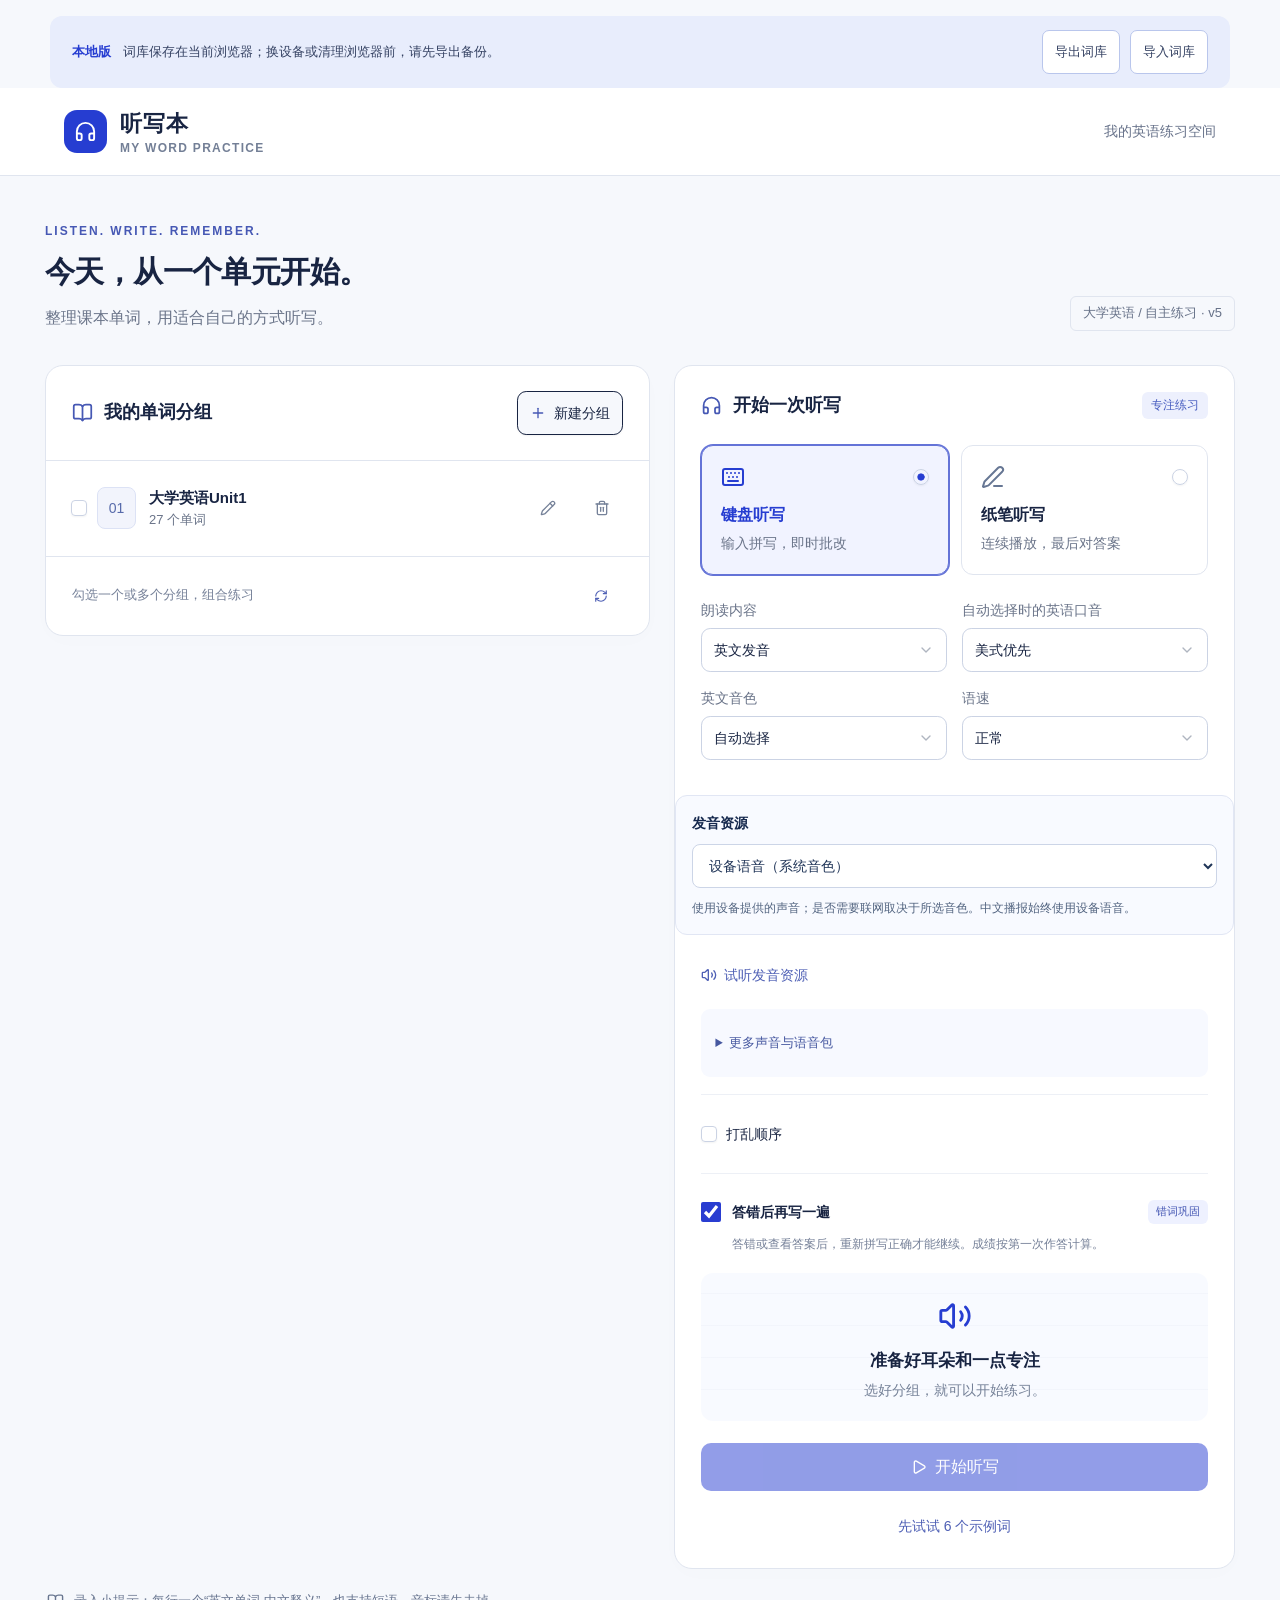
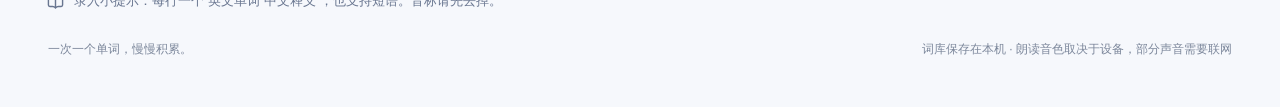
==== v5/index.html @ db6e6cbb "第五版：中英文双听写（v5/） 在原版基础上新增「英文发音 → 写英文和中文」双项听写，独立在 v5/ 子目录， 原版 / v2 / v3 / v4 一字未动。  - source/dual-mode" ====
<!doctype html><html lang="zh-CN"><head><meta charset="utf-8"><meta name="viewport" content="width=device-width,initial-scale=1,viewport-fit=cover"><title>听写本 v5 · 中英文双听写</title><meta name="apple-mobile-web-app-capable" content="yes">
<meta name="mobile-web-app-capable" content="yes">
<meta name="apple-mobile-web-app-status-bar-style" content="default">
<meta name="apple-mobile-web-app-title" content="听写本">
<meta name="application-name" content="听写本">
<meta name="theme-color" content="#263dd1">
<meta name="format-detection" content="telephone=no">
<link rel="apple-touch-icon" sizes="180x180" href="./icon-180.png">
<link rel="icon" type="image/png" sizes="192x192" href="./icon-192.png">
<link rel="manifest" href="./manifest.webmanifest">
<script data-pwa-boot>
/* 听写本 PWA 启动脚本：预置词库 + 离线缓存。仅当浏览器里还没有词库时写入。 */
(function () {
  try {
    var KEY = 'listen-write-library-v1';
    if (!localStorage.getItem(KEY)) {
      localStorage.setItem(KEY, JSON.stringify([{"id": "a1b2c3d4-0000-4000-8000-000000000001", "name": "大学英语Unit1", "words": [{"word": "desperately", "meaning": "拼命地;不顾一切地"}, {"word": "require", "meaning": "需要;有赖于"}, {"word": "extraordinary", "meaning": "非凡的;令人惊奇的"}, {"word": "remarkable", "meaning": "引人注目的;卓越的"}, {"word": "prestige", "meaning": "威望;显赫"}, {"word": "dignity", "meaning": "尊严"}, {"word": "discipline", "meaning": "自制力;遵守纪律"}, {"word": "heroine", "meaning": "女主角,女主人公"}, {"word": "passionate", "meaning": "热情的;热诚的"}, {"word": "yearn", "meaning": "渴望;向往"}, {"word": "ambitious", "meaning": "雄心勃勃的"}, {"word": "vain", "meaning": "自负的"}, {"word": "superficial", "meaning": "表面的;肤浅的"}, {"word": "yield", "meaning": "屈服;放弃"}, {"word": "conventionally", "meaning": "符合习俗地;传统地"}, {"word": "tragedy", "meaning": "悲剧;惨剧"}, {"word": "reconcile", "meaning": "将就;妥协"}, {"word": "dull", "meaning": "燥无味的;无聊的"}, {"word": "triumph", "meaning": "胜利"}, {"word": "beneficent", "meaning": "行善的;仁慈的"}, {"word": "literature", "meaning": "文学作品"}, {"word": "humble", "meaning": "低下的,卑微的"}, {"word": "significance", "meaning": "重要性;意义"}, {"word": "confirm", "meaning": "证实,确认"}, {"word": "occupation", "meaning": "工作;职业"}, {"word": "aspire", "meaning": "渴望;追求"}, {"word": "circumstance", "meaning": "环境:境遇"}], "revision": 1}]));
    }
  } catch (e) {}
  try {
    if ('serviceWorker' in navigator && location.protocol !== 'file:') {
      addEventListener('load', function () {
        navigator.serviceWorker.register('./sw.js').catch(function () {});
      });
    }
  } catch (e) {}
})();
</script>
<link rel="icon" type="image/svg+xml" href="data:image/svg+xml,%3Csvg%20xmlns%3D%22http%3A%2F%2Fwww.w3.org%2F2000%2Fsvg%22%20viewBox%3D%220%200%2032%2032%22%3E%3Crect%20width%3D%2232%22%20height%3D%2232%22%20rx%3D%229%22%20fill%3D%22%23263dd1%22%2F%3E%3Cpath%20d%3D%22M8%2019v-4a8%208%200%200%201%2016%200v4M8%2017v7m16-7v7%22%20fill%3D%22none%22%20stroke%3D%22%23fff%22%20stroke-width%3D%223%22%20stroke-linecap%3D%22round%22%2F%3E%3C%2Fsvg%3E%0D%0A"><meta name="description" content="按课本单元组织自己的英语词库，键盘听写与纸笔听写。"><style>/*! tailwindcss v4.2.1 | MIT License | https://tailwindcss.com */
@layer properties{@supports (((-webkit-hyphens:none)) and (not (margin-trim:inline))) or ((-moz-orient:inline) and (not (color:rgb(from red r g b)))){:root,:host{--shimmer-angle:20deg}*,:before,:after{--tw-translate-x:0;--tw-translate-y:0;--tw-translate-z:0;--tw-rotate-x:initial;--tw-rotate-y:initial;--tw-rotate-z:initial;--tw-skew-x:initial;--tw-skew-y:initial;--tw-scroll-snap-strictness:proximity;--tw-space-x-reverse:0;--tw-border-style:solid;--tw-leading:initial;--tw-font-weight:initial;--tw-tracking:initial;--tw-ordinal:initial;--tw-slashed-zero:initial;--tw-numeric-figure:initial;--tw-numeric-spacing:initial;--tw-numeric-fraction:initial;--tw-shadow:0 0 #0000;--tw-shadow-color:initial;--tw-shadow-alpha:100%;--tw-inset-shadow:0 0 #0000;--tw-inset-shadow-color:initial;--tw-inset-shadow-alpha:100%;--tw-ring-color:initial;--tw-ring-shadow:0 0 #0000;--tw-inset-ring-color:initial;--tw-inset-ring-shadow:0 0 #0000;--tw-ring-inset:initial;--tw-ring-offset-width:0px;--tw-ring-offset-color:#fff;--tw-ring-offset-shadow:0 0 #0000;--tw-outline-style:solid;--tw-duration:initial;--tw-ease:initial;--tw-content:"";--tw-scale-x:1;--tw-scale-y:1;--tw-scale-z:1;--tw-animation-delay:0s;--tw-animation-direction:normal;--tw-animation-duration:initial;--tw-animation-fill-mode:none;--tw-animation-iteration-count:1;--tw-enter-blur:0;--tw-enter-opacity:1;--tw-enter-rotate:0;--tw-enter-scale:1;--tw-enter-translate-x:0;--tw-enter-translate-y:0;--tw-exit-blur:0;--tw-exit-opacity:1;--tw-exit-rotate:0;--tw-exit-scale:1;--tw-exit-translate-x:0;--tw-exit-translate-y:0;--scroll-fade-t:0px;--scroll-fade-b:0px;--scroll-fade-s:0px;--scroll-fade-e:0px;--scroll-fade-mask:initial;--shimmer-image:initial;--shimmer-text-fill:initial}::backdrop{--tw-translate-x:0;--tw-translate-y:0;--tw-translate-z:0;--tw-rotate-x:initial;--tw-rotate-y:initial;--tw-rotate-z:initial;--tw-skew-x:initial;--tw-skew-y:initial;--tw-scroll-snap-strictness:proximity;--tw-space-x-reverse:0;--tw-border-style:solid;--tw-leading:initial;--tw-font-weight:initial;--tw-tracking:initial;--tw-ordinal:initial;--tw-slashed-zero:initial;--tw-numeric-figure:initial;--tw-numeric-spacing:initial;--tw-numeric-fraction:initial;--tw-shadow:0 0 #0000;--tw-shadow-color:initial;--tw-shadow-alpha:100%;--tw-inset-shadow:0 0 #0000;--tw-inset-shadow-color:initial;--tw-inset-shadow-alpha:100%;--tw-ring-color:initial;--tw-ring-shadow:0 0 #0000;--tw-inset-ring-color:initial;--tw-inset-ring-shadow:0 0 #0000;--tw-ring-inset:initial;--tw-ring-offset-width:0px;--tw-ring-offset-color:#fff;--tw-ring-offset-shadow:0 0 #0000;--tw-outline-style:solid;--tw-duration:initial;--tw-ease:initial;--tw-content:"";--tw-scale-x:1;--tw-scale-y:1;--tw-scale-z:1;--tw-animation-delay:0s;--tw-animation-direction:normal;--tw-animation-duration:initial;--tw-animation-fill-mode:none;--tw-animation-iteration-count:1;--tw-enter-blur:0;--tw-enter-opacity:1;--tw-enter-rotate:0;--tw-enter-scale:1;--tw-enter-translate-x:0;--tw-enter-translate-y:0;--tw-exit-blur:0;--tw-exit-opacity:1;--tw-exit-rotate:0;--tw-exit-scale:1;--tw-exit-translate-x:0;--tw-exit-translate-y:0;--scroll-fade-t:0px;--scroll-fade-b:0px;--scroll-fade-s:0px;--scroll-fade-e:0px;--scroll-fade-mask:initial;--shimmer-image:initial;--shimmer-text-fill:initial}}}@layer theme{:root,:host{--color-black:#000;--color-white:#fff;--spacing:.25rem;--container-xs:20rem;--container-sm:24rem;--container-lg:32rem;--text-xs:.75rem;--text-xs--line-height:calc(1 / .75);--text-sm:.875rem;--text-sm--line-height:calc(1.25 / .875);--text-base:1rem;--text-base--line-height:calc(1.5 / 1);--text-lg:1.125rem;--text-lg--line-height:calc(1.75 / 1.125);--font-weight-normal:400;--font-weight-medium:500;--font-weight-semibold:600;--tracking-tight:-.025em;--tracking-widest:.1em;--leading-tight:1.25;--leading-snug:1.375;--leading-normal:1.5;--leading-relaxed:1.625;--radius-xs:.125rem;--ease-in-out:cubic-bezier(.4, 0, .2, 1);--animate-spin:spin 1s linear infinite;--animate-pulse:pulse 2s cubic-bezier(.4, 0, .6, 1) infinite;--aspect-video:16 / 9;--default-transition-duration:.15s;--default-transition-timing-function:cubic-bezier(.4, 0, .2, 1);--default-font-family:Arial, Helvetica, sans-serif;--default-mono-font-family:ui-monospace, SFMono-Regular, Menlo, Monaco, Consolas, "Liberation Mono", "Courier New", monospace;--color-border:var(--border)}}@layer base{*,:after,:before{box-sizing:border-box;border:0 solid;margin:0;padding:0}::backdrop{box-sizing:border-box;border:0 solid;margin:0;padding:0}::file-selector-button{box-sizing:border-box;border:0 solid;margin:0;padding:0}html,:host{-webkit-text-size-adjust:100%;tab-size:4;line-height:1.5;font-family:var(--default-font-family,ui-sans-serif, system-ui, sans-serif, "Apple Color Emoji", "Segoe UI Emoji", "Segoe UI Symbol", "Noto Color Emoji");font-feature-settings:var(--default-font-feature-settings,normal);font-variation-settings:var(--default-font-variation-settings,normal);-webkit-tap-highlight-color:transparent}hr{height:0;color:inherit;border-top-width:1px}abbr:where([title]){-webkit-text-decoration:underline dotted;text-decoration:underline dotted}h1,h2,h3,h4,h5,h6{font-size:inherit;font-weight:inherit}a{color:inherit;-webkit-text-decoration:inherit;-webkit-text-decoration:inherit;-webkit-text-decoration:inherit;-webkit-text-decoration:inherit;text-decoration:inherit}b,strong{font-weight:bolder}code,kbd,samp,pre{font-family:var(--default-mono-font-family,ui-monospace, SFMono-Regular, Menlo, Monaco, Consolas, "Liberation Mono", "Courier New", monospace);font-feature-settings:var(--default-mono-font-feature-settings,normal);font-variation-settings:var(--default-mono-font-variation-settings,normal);font-size:1em}small{font-size:80%}sub,sup{vertical-align:baseline;font-size:75%;line-height:0;position:relative}sub{bottom:-.25em}sup{top:-.5em}table{text-indent:0;border-color:inherit;border-collapse:collapse}:-moz-focusring{outline:auto}progress{vertical-align:baseline}summary{display:list-item}ol,ul,menu{list-style:none}img,svg,video,canvas,audio,iframe,embed,object{vertical-align:middle;display:block}img,video{max-width:100%;height:auto}button,input,select,optgroup,textarea{font:inherit;font-feature-settings:inherit;font-variation-settings:inherit;letter-spacing:inherit;color:inherit;opacity:1;background-color:#0000;border-radius:0}::file-selector-button{font:inherit;font-feature-settings:inherit;font-variation-settings:inherit;letter-spacing:inherit;color:inherit;opacity:1;background-color:#0000;border-radius:0}:where(select:is([multiple],[size])) optgroup{font-weight:bolder}:where(select:is([multiple],[size])) optgroup option{padding-inline-start:20px}::file-selector-button{margin-inline-end:4px}::placeholder{opacity:1}@supports (not ((-webkit-appearance:-apple-pay-button))) or (contain-intrinsic-size:1px){::placeholder{color:currentColor}@supports (color:color-mix(in lab, red, red)){::placeholder{color:color-mix(in oklab, currentcolor 50%, transparent)}}}textarea{resize:vertical}::-webkit-search-decoration{-webkit-appearance:none}::-webkit-date-and-time-value{min-height:1lh;text-align:inherit}::-webkit-datetime-edit{display:inline-flex}::-webkit-datetime-edit-fields-wrapper{padding:0}::-webkit-datetime-edit{padding-block:0}::-webkit-datetime-edit-year-field{padding-block:0}::-webkit-datetime-edit-month-field{padding-block:0}::-webkit-datetime-edit-day-field{padding-block:0}::-webkit-datetime-edit-hour-field{padding-block:0}::-webkit-datetime-edit-minute-field{padding-block:0}::-webkit-datetime-edit-second-field{padding-block:0}::-webkit-datetime-edit-millisecond-field{padding-block:0}::-webkit-datetime-edit-meridiem-field{padding-block:0}::-webkit-calendar-picker-indicator{line-height:1}:-moz-ui-invalid{box-shadow:none}button,input:where([type=button],[type=reset],[type=submit]){-webkit-appearance:button;appearance:button}::file-selector-button{-webkit-appearance:button;appearance:button}::-webkit-inner-spin-button{height:auto}::-webkit-outer-spin-button{height:auto}[hidden]:where(:not([hidden=until-found])){display:none!important}}@layer components;@layer utilities{.\@container\/card-header{container:card-header/inline-size}.\@container\/field-group{container:field-group/inline-size}.pointer-events-none{pointer-events:none}.invisible{visibility:hidden}.visible{visibility:visible}.sr-only{clip-path:inset(50%);white-space:nowrap;border-width:0;width:1px;height:1px;margin:-1px;padding:0;position:absolute;overflow:hidden}.absolute{position:absolute}.fixed{position:fixed}.relative{position:relative}.inset-0{inset:calc(var(--spacing) * 0)}.inset-x-0{inset-inline:calc(var(--spacing) * 0)}.inset-y-0{inset-block:calc(var(--spacing) * 0)}.inset-s-1\/2{inset-inline-start:50%}.start{inset-inline-start:var(--spacing)}.end{inset-inline-end:var(--spacing)}.-top-12{top:calc(var(--spacing) * -12)}.top-0{top:calc(var(--spacing) * 0)}.top-1\.5{top:calc(var(--spacing) * 1.5)}.top-1\/2{top:50%}.top-3\.5{top:calc(var(--spacing) * 3.5)}.top-4{top:calc(var(--spacing) * 4)}.top-\[1px\]{top:1px}.top-\[50\%\]{top:50%}.top-\[60\%\]{top:60%}.top-full{top:100%}.-right-12{right:calc(var(--spacing) * -12)}.right-0{right:calc(var(--spacing) * 0)}.right-1{right:calc(var(--spacing) * 1)}.right-2{right:calc(var(--spacing) * 2)}.right-3{right:calc(var(--spacing) * 3)}.right-3\.5{right:calc(var(--spacing) * 3.5)}.right-4{right:calc(var(--spacing) * 4)}.-bottom-12{bottom:calc(var(--spacing) * -12)}.bottom-0{bottom:calc(var(--spacing) * 0)}.-left-12{left:calc(var(--spacing) * -12)}.left-0{left:calc(var(--spacing) * 0)}.left-1\/2{left:50%}.left-2{left:calc(var(--spacing) * 2)}.left-3{left:calc(var(--spacing) * 3)}.left-\[50\%\]{left:50%}.isolate{isolation:isolate}.z-10{z-index:10}.z-20{z-index:20}.z-50{z-index:50}.z-\[1\]{z-index:1}.order-first{order:-9999}.order-last{order:9999}.col-start-2{grid-column-start:2}.row-span-2{grid-row:span 2/span 2}.row-start-1{grid-row-start:1}.m-0\!{margin:calc(var(--spacing) * 0)!important}.-mx-1{margin-inline:calc(var(--spacing) * -1)}.mx-2{margin-inline:calc(var(--spacing) * 2)}.mx-3\.5{margin-inline:calc(var(--spacing) * 3.5)}.mx-auto{margin-inline:auto}.-my-2{margin-block:calc(var(--spacing) * -2)}.my-0{margin-block:calc(var(--spacing) * 0)}.my-0\.5{margin-block:calc(var(--spacing) * .5)}.my-1{margin-block:calc(var(--spacing) * 1)}.-mt-4{margin-top:calc(var(--spacing) * -4)}.mt-0\.5{margin-top:calc(var(--spacing) * .5)}.mt-1\.5{margin-top:calc(var(--spacing) * 1.5)}.mt-2{margin-top:calc(var(--spacing) * 2)}.mt-4{margin-top:calc(var(--spacing) * 4)}.mt-auto{margin-top:auto}.mb-2{margin-bottom:calc(var(--spacing) * 2)}.mb-3{margin-bottom:calc(var(--spacing) * 3)}.-ml-1{margin-left:calc(var(--spacing) * -1)}.-ml-4{margin-left:calc(var(--spacing) * -4)}.ml-1{margin-left:calc(var(--spacing) * 1)}.ml-4{margin-left:calc(var(--spacing) * 4)}.ml-auto{margin-left:auto}.line-clamp-1{-webkit-line-clamp:1;-webkit-box-orient:vertical;display:-webkit-box;overflow:hidden}.line-clamp-2{-webkit-line-clamp:2;-webkit-box-orient:vertical;display:-webkit-box;overflow:hidden}.scrollbar-none{scrollbar-width:none}.scrollbar-none::-webkit-scrollbar{display:none}.block{display:block}.flex{display:flex}.grid{display:grid}.hidden{display:none}.inline-flex{display:inline-flex}.table{display:table}.table-caption{display:table-caption}.table-cell{display:table-cell}.table-row{display:table-row}.field-sizing-content{field-sizing:content}.aspect-square{aspect-ratio:1}.aspect-video{aspect-ratio:var(--aspect-video)}.size-\(--cell-size\){width:var(--cell-size);height:var(--cell-size)}.size-2{width:calc(var(--spacing) * 2);height:calc(var(--spacing) * 2)}.size-2\.5{width:calc(var(--spacing) * 2.5);height:calc(var(--spacing) * 2.5)}.size-3{width:calc(var(--spacing) * 3);height:calc(var(--spacing) * 3)}.size-3\.5{width:calc(var(--spacing) * 3.5);height:calc(var(--spacing) * 3.5)}.size-4{width:calc(var(--spacing) * 4);height:calc(var(--spacing) * 4)}.size-6{width:calc(var(--spacing) * 6);height:calc(var(--spacing) * 6)}.size-7{width:calc(var(--spacing) * 7);height:calc(var(--spacing) * 7)}.size-8{width:calc(var(--spacing) * 8);height:calc(var(--spacing) * 8)}.size-9{width:calc(var(--spacing) * 9);height:calc(var(--spacing) * 9)}.size-10{width:calc(var(--spacing) * 10);height:calc(var(--spacing) * 10)}.size-16{width:calc(var(--spacing) * 16);height:calc(var(--spacing) * 16)}.size-auto{width:auto;height:auto}.size-full{width:100%;height:100%}.h-\(--cell-size\){height:var(--cell-size)}.h-1\.5{height:calc(var(--spacing) * 1.5)}.h-2{height:calc(var(--spacing) * 2)}.h-2\.5{height:calc(var(--spacing) * 2.5)}.h-4{height:calc(var(--spacing) * 4)}.h-5{height:calc(var(--spacing) * 5)}.h-6{height:calc(var(--spacing) * 6)}.h-7{height:calc(var(--spacing) * 7)}.h-8{height:calc(var(--spacing) * 8)}.h-9{height:calc(var(--spacing) * 9)}.h-10{height:calc(var(--spacing) * 10)}.h-12{height:calc(var(--spacing) * 12)}.h-\[calc\(--spacing\(5\.5\)\)\]{height:calc(calc(var(--spacing) * 5.5))}.h-\[calc\(100\%-1px\)\]{height:calc(100% - 1px)}.h-\[var\(--radix-navigation-menu-viewport-height\)\]{height:var(--radix-navigation-menu-viewport-height)}.h-\[var\(--radix-select-trigger-height\)\]{height:var(--radix-select-trigger-height)}.h-auto{height:auto}.h-full{height:100%}.h-max{height:max-content}.h-px{height:1px}.h-svh{height:100svh}.max-h-\(--radix-context-menu-content-available-height\){max-height:var(--radix-context-menu-content-available-height)}.max-h-\(--radix-dropdown-menu-content-available-height\){max-height:var(--radix-dropdown-menu-content-available-height)}.max-h-\(--radix-select-content-available-height\){max-height:var(--radix-select-content-available-height)}.max-h-96{max-height:calc(var(--spacing) * 96)}.max-h-\[300px\]{max-height:300px}.max-h-\[min\(calc\(--spacing\(96\)---spacing\(9\)\)\,calc\(var\(--available-height\)---spacing\(9\)\)\)\]{max-height:min(calc(calc(var(--spacing) * 96) - calc(var(--spacing) * 9)), calc(var(--available-height) - calc(var(--spacing) * 9)))}.min-h-0{min-height:calc(var(--spacing) * 0)}.min-h-4{min-height:calc(var(--spacing) * 4)}.min-h-9{min-height:calc(var(--spacing) * 9)}.min-h-16{min-height:calc(var(--spacing) * 16)}.min-h-full{min-height:100%}.min-h-svh{min-height:100svh}.w-\(--anchor-width\){width:var(--anchor-width)}.w-\(--cell-size\){width:var(--cell-size)}.w-\(--sidebar-width\){width:var(--sidebar-width)}.w-0{width:calc(var(--spacing) * 0)}.w-1{width:calc(var(--spacing) * 1)}.w-2{width:calc(var(--spacing) * 2)}.w-2\.5{width:calc(var(--spacing) * 2.5)}.w-3{width:calc(var(--spacing) * 3)}.w-3\/4{width:75%}.w-4{width:calc(var(--spacing) * 4)}.w-5{width:calc(var(--spacing) * 5)}.w-9{width:calc(var(--spacing) * 9)}.w-10{width:calc(var(--spacing) * 10)}.w-24{width:calc(var(--spacing) * 24)}.w-64{width:calc(var(--spacing) * 64)}.w-72{width:calc(var(--spacing) * 72)}.w-\[100px\]{width:100px}.w-auto{width:auto}.w-fit{width:fit-content}.w-full{width:100%}.w-max{width:max-content}.w-px{width:1px}.max-w-\(--available-width\){max-width:var(--available-width)}.max-w-\(--skeleton-width\){max-width:var(--skeleton-width)}.max-w-\[80\%\]{max-width:80%}.max-w-\[calc\(100\%-2rem\)\]{max-width:calc(100% - 2rem)}.max-w-full{max-width:100%}.max-w-max{max-width:max-content}.max-w-sm{max-width:var(--container-sm)}.min-w-\(--cell-size\){min-width:var(--cell-size)}.min-w-0{min-width:calc(var(--spacing) * 0)}.min-w-5{min-width:calc(var(--spacing) * 5)}.min-w-8{min-width:calc(var(--spacing) * 8)}.min-w-9{min-width:calc(var(--spacing) * 9)}.min-w-10{min-width:calc(var(--spacing) * 10)}.min-w-16{min-width:calc(var(--spacing) * 16)}.min-w-40{min-width:calc(var(--spacing) * 40)}.min-w-\[8rem\]{min-width:8rem}.min-w-\[12rem\]{min-width:12rem}.min-w-\[calc\(var\(--anchor-width\)\+--spacing\(7\)\)\]{min-width:calc(var(--anchor-width) + calc(var(--spacing) * 7))}.min-w-\[var\(--radix-select-trigger-width\)\]{min-width:var(--radix-select-trigger-width)}.flex-1{flex:1}.shrink-0{flex-shrink:0}.grow{flex-grow:1}.grow-0{flex-grow:0}.basis-full{flex-basis:100%}.caption-bottom{caption-side:bottom}.border-collapse{border-collapse:collapse}.origin-\(--radix-context-menu-content-transform-origin\){transform-origin:var(--radix-context-menu-content-transform-origin)}.origin-\(--radix-dropdown-menu-content-transform-origin\){transform-origin:var(--radix-dropdown-menu-content-transform-origin)}.origin-\(--radix-hover-card-content-transform-origin\){transform-origin:var(--radix-hover-card-content-transform-origin)}.origin-\(--radix-menubar-content-transform-origin\){transform-origin:var(--radix-menubar-content-transform-origin)}.origin-\(--radix-popover-content-transform-origin\){transform-origin:var(--radix-popover-content-transform-origin)}.origin-\(--radix-select-content-transform-origin\){transform-origin:var(--radix-select-content-transform-origin)}.origin-\(--radix-tooltip-content-transform-origin\){transform-origin:var(--radix-tooltip-content-transform-origin)}.origin-\(--transform-origin\){transform-origin:var(--transform-origin)}.-translate-x-1\/2{--tw-translate-x:calc(calc(1 / 2 * 100%) * -1);translate:var(--tw-translate-x) var(--tw-translate-y)}.-translate-x-px{--tw-translate-x:-1px;translate:var(--tw-translate-x) var(--tw-translate-y)}.translate-x-\[-50\%\]{--tw-translate-x:-50%;translate:var(--tw-translate-x) var(--tw-translate-y)}.translate-x-px{--tw-translate-x:1px;translate:var(--tw-translate-x) var(--tw-translate-y)}.-translate-y-1\/2{--tw-translate-y:calc(calc(1 / 2 * 100%) * -1);translate:var(--tw-translate-x) var(--tw-translate-y)}.-translate-y-3\/4{--tw-translate-y:calc(calc(3 / 4 * 100%) * -1);translate:var(--tw-translate-x) var(--tw-translate-y)}.translate-y-0\.5{--tw-translate-y:calc(var(--spacing) * .5);translate:var(--tw-translate-x) var(--tw-translate-y)}.translate-y-3\/4{--tw-translate-y:calc(3 / 4 * 100%);translate:var(--tw-translate-x) var(--tw-translate-y)}.translate-y-\[-50\%\]{--tw-translate-y:-50%;translate:var(--tw-translate-x) var(--tw-translate-y)}.translate-y-\[calc\(-50\%_-_2px\)\]{--tw-translate-y:calc(-50% - 2px);translate:var(--tw-translate-x) var(--tw-translate-y)}.rotate-45{rotate:45deg}.rotate-90{rotate:90deg}.transform{transform:var(--tw-rotate-x,) var(--tw-rotate-y,) var(--tw-rotate-z,) var(--tw-skew-x,) var(--tw-skew-y,)}.scroll-fade-x{--_scroll-fade-size-s:var(--scroll-fade-s-size,var(--scroll-fade-size,min(12%, calc(var(--spacing) * 10))));--_scroll-fade-size-e:var(--scroll-fade-e-size,var(--scroll-fade-size,min(12%, calc(var(--spacing) * 10))));--scroll-fade-inline:linear-gradient(to right, transparent 0, #000 var(--scroll-fade-s,0px), #000 calc(100% - var(--scroll-fade-e,0px)), transparent 100%)}.scroll-fade-x:where([dir=rtl],[dir=rtl] *){--scroll-fade-inline:linear-gradient(to left, transparent 0, #000 var(--scroll-fade-s,0px), #000 calc(100% - var(--scroll-fade-e,0px)), transparent 100%)}.scroll-fade-x{-webkit-mask-image:var(--scroll-fade-mask,var(--scroll-fade-inline));-webkit-mask-image:var(--scroll-fade-mask,var(--scroll-fade-inline));-webkit-mask-image:var(--scroll-fade-mask,var(--scroll-fade-inline));-webkit-mask-image:var(--scroll-fade-mask,var(--scroll-fade-inline));mask-image:var(--scroll-fade-mask,var(--scroll-fade-inline));-webkit-mask-composite:source-in;-webkit-mask-composite:source-in;-webkit-mask-composite:source-in;-webkit-mask-repeat:no-repeat;mask-repeat:no-repeat;-webkit-mask-composite:source-in;mask-composite:intersect}@supports (animation-timeline:scroll()){.scroll-fade-x{animation:1ms ease-in-out scroll-fade-reveal-s,1ms ease-in-out scroll-fade-reveal-e;animation-timeline:scroll(self inline),scroll(self inline);animation-range:0 var(--scroll-fade-reveal,calc(var(--spacing) * 24)), calc(100% - var(--scroll-fade-reveal,calc(var(--spacing) * 24))) 100%;animation-fill-mode:both}}@supports not (animation-timeline:scroll()){.scroll-fade-x{--scroll-fade-s:var(--_scroll-fade-size-s);--scroll-fade-e:var(--_scroll-fade-size-e)}}.scroll-fade-b{--_scroll-fade-size-b:var(--scroll-fade-b-size,var(--scroll-fade-size,min(12%, calc(var(--spacing) * 10))));--scroll-fade-mask:linear-gradient(to bottom, #000 0, #000 calc(100% - var(--scroll-fade-b,0px)), transparent 100%);-webkit-mask-image:var(--scroll-fade-mask);-webkit-mask-image:var(--scroll-fade-mask);-webkit-mask-image:var(--scroll-fade-mask);-webkit-mask-image:var(--scroll-fade-mask);mask-image:var(--scroll-fade-mask);-webkit-mask-composite:source-in;-webkit-mask-composite:source-in;-webkit-mask-composite:source-in;-webkit-mask-repeat:no-repeat;mask-repeat:no-repeat;-webkit-mask-composite:source-in;mask-composite:intersect}@supports (animation-timeline:scroll()){.scroll-fade-b{animation:1ms ease-in-out scroll-fade-reveal-b;animation-timeline:scroll(self y);animation-range:calc(100% - var(--scroll-fade-reveal,calc(var(--spacing) * 24))) 100%;animation-fill-mode:both}}@supports not (animation-timeline:scroll()){.scroll-fade-b{--scroll-fade-b:var(--_scroll-fade-size-b)}}.animate-caret-blink{animation:1.25s ease-out infinite caret-blink}.animate-in{animation:enter var(--tw-animation-duration,var(--tw-duration,.15s))var(--tw-ease,ease)var(--tw-animation-delay,0s)var(--tw-animation-iteration-count,1)var(--tw-animation-direction,normal)var(--tw-animation-fill-mode,none)}.animate-pulse{animation:var(--animate-pulse)}.animate-spin{animation:var(--animate-spin)}.cursor-default{cursor:default}.cursor-text{cursor:text}.touch-none{touch-action:none}.resize-none{resize:none}.snap-x{scroll-snap-type:x var(--tw-scroll-snap-strictness)}.snap-mandatory{--tw-scroll-snap-strictness:mandatory}.scroll-my-1{scroll-margin-block:calc(var(--spacing) * 1)}.scroll-px-1{scroll-padding-inline:calc(var(--spacing) * 1)}.scroll-py-1{scroll-padding-block:calc(var(--spacing) * 1)}.list-disc{list-style-type:disc}.list-none{list-style-type:none}.appearance-none{-webkit-appearance:none;appearance:none}.auto-rows-min{grid-auto-rows:min-content}.grid-cols-\[0_1fr\]{grid-template-columns:0 1fr}.grid-rows-\[auto_1fr\]{grid-template-rows:auto 1fr}.grid-rows-\[auto_auto\]{grid-template-rows:auto auto}.flex-col{flex-direction:column}.flex-col-reverse{flex-direction:column-reverse}.flex-row{flex-direction:row}.flex-wrap{flex-wrap:wrap}.place-content-center{place-content:center}.place-items-center{place-items:center}.items-center{align-items:center}.items-end{align-items:flex-end}.items-start{align-items:flex-start}.items-stretch{align-items:stretch}.justify-between{justify-content:space-between}.justify-center{justify-content:center}.justify-start{justify-content:flex-start}.justify-items-start{justify-items:start}.gap-0\.5{gap:calc(var(--spacing) * .5)}.gap-1{gap:calc(var(--spacing) * 1)}.gap-1\.5{gap:calc(var(--spacing) * 1.5)}.gap-2{gap:calc(var(--spacing) * 2)}.gap-2\.5{gap:calc(var(--spacing) * 2.5)}.gap-3{gap:calc(var(--spacing) * 3)}.gap-4{gap:calc(var(--spacing) * 4)}.gap-6{gap:calc(var(--spacing) * 6)}.gap-7{gap:calc(var(--spacing) * 7)}.gap-8{gap:calc(var(--spacing) * 8)}.gap-\[--spacing\(var\(--gap\)\)\]{gap:calc(var(--spacing) * var(--gap))}:where(.-space-x-2>:not(:last-child)){--tw-space-x-reverse:0;margin-inline-start:calc(calc(var(--spacing) * -2) * var(--tw-space-x-reverse));margin-inline-end:calc(calc(var(--spacing) * -2) * calc(1 - var(--tw-space-x-reverse)))}.gap-y-0\.5{row-gap:calc(var(--spacing) * .5)}.self-end{align-self:flex-end}.self-start{align-self:flex-start}.self-stretch{align-self:stretch}.justify-self-end{justify-self:flex-end}.truncate{text-overflow:ellipsis;white-space:nowrap;overflow:hidden}.overflow-auto{overflow:auto}.overflow-hidden{overflow:hidden}.overflow-x-auto{overflow-x:auto}.overflow-x-hidden{overflow-x:hidden}.overflow-y-auto{overflow-y:auto}.overscroll-contain{overscroll-behavior:contain}.overscroll-x-contain{overscroll-behavior-x:contain}.rounded-\[2px\]{border-radius:2px}.rounded-\[4px\]{border-radius:4px}.rounded-\[calc\(var\(--radius\)-5px\)\]{border-radius:calc(var(--radius) - 5px)}.rounded-\[inherit\]{border-radius:inherit}.rounded-full{border-radius:3.40282e38px}.rounded-lg{border-radius:var(--radius)}.rounded-md{border-radius:calc(var(--radius) - 2px)}.rounded-none{border-radius:0}.rounded-sm{border-radius:calc(var(--radius) - 4px)}.rounded-xl{border-radius:calc(var(--radius) + 4px)}.rounded-xs{border-radius:var(--radius-xs)}.rounded-l-md{border-top-left-radius:calc(var(--radius) - 2px);border-bottom-left-radius:calc(var(--radius) - 2px)}.rounded-tl-sm{border-top-left-radius:calc(var(--radius) - 4px)}.rounded-r-md{border-top-right-radius:calc(var(--radius) - 2px);border-bottom-right-radius:calc(var(--radius) - 2px)}.border{border-style:var(--tw-border-style);border-width:1px}.border-0{border-style:var(--tw-border-style);border-width:0}.border-\[1\.5px\]{border-style:var(--tw-border-style);border-width:1.5px}.border-y{border-block-style:var(--tw-border-style);border-block-width:1px}.border-t{border-top-style:var(--tw-border-style);border-top-width:1px}.border-r{border-right-style:var(--tw-border-style);border-right-width:1px}.border-b{border-bottom-style:var(--tw-border-style);border-bottom-width:1px}.border-l{border-left-style:var(--tw-border-style);border-left-width:1px}.border-dashed{--tw-border-style:dashed;border-style:dashed}.border-none{--tw-border-style:none;border-style:none}.border-\(--color-border\){border-color:var(--color-border)}.border-border,.border-border\/50{border-color:var(--border)}@supports (color:color-mix(in lab, red, red)){.border-border\/50{border-color:color-mix(in oklab, var(--border) 50%, transparent)}}.border-input{border-color:var(--input)}.border-primary{border-color:var(--primary)}.border-sidebar-border{border-color:var(--sidebar-border)}.border-transparent{border-color:#0000}.border-t-transparent{border-top-color:#0000}.border-l-transparent{border-left-color:#0000}.bg-\(--color-bg\){background-color:var(--color-bg)}.bg-\[Canvas\]{background-color:canvas}.bg-accent{background-color:var(--accent)}.bg-background{background-color:var(--background)}.bg-black\/50{background-color:#00000080}@supports (color:color-mix(in lab, red, red)){.bg-black\/50{background-color:color-mix(in oklab, var(--color-black) 50%, transparent)}}.bg-border{background-color:var(--border)}.bg-card{background-color:var(--card)}.bg-destructive{background-color:var(--destructive)}.bg-foreground{background-color:var(--foreground)}.bg-input{background-color:var(--input)}.bg-muted,.bg-muted\/50{background-color:var(--muted)}@supports (color:color-mix(in lab, red, red)){.bg-muted\/50{background-color:color-mix(in oklab, var(--muted) 50%, transparent)}}.bg-popover{background-color:var(--popover)}.bg-primary,.bg-primary\/20{background-color:var(--primary)}@supports (color:color-mix(in lab, red, red)){.bg-primary\/20{background-color:color-mix(in oklab, var(--primary) 20%, transparent)}}.bg-secondary{background-color:var(--secondary)}.bg-sidebar{background-color:var(--sidebar)}.bg-sidebar-border{background-color:var(--sidebar-border)}.bg-transparent{background-color:#0000}.bg-white{background-color:var(--color-white)}.bg-clip-padding{background-clip:padding-box}.fill-current{fill:currentColor}.fill-foreground{fill:var(--foreground)}.fill-primary{fill:var(--primary)}.p-0{padding:calc(var(--spacing) * 0)}.p-1{padding:calc(var(--spacing) * 1)}.p-2{padding:calc(var(--spacing) * 2)}.p-3{padding:calc(var(--spacing) * 3)}.p-4{padding:calc(var(--spacing) * 4)}.p-6{padding:calc(var(--spacing) * 6)}.p-\[3px\]{padding:3px}.p-px{padding:1px}.px-\(--cell-size\){padding-inline:var(--cell-size)}.px-1{padding-inline:calc(var(--spacing) * 1)}.px-1\.5{padding-inline:calc(var(--spacing) * 1.5)}.px-2{padding-inline:calc(var(--spacing) * 2)}.px-2\.5{padding-inline:calc(var(--spacing) * 2.5)}.px-3{padding-inline:calc(var(--spacing) * 3)}.px-4{padding-inline:calc(var(--spacing) * 4)}.px-6{padding-inline:calc(var(--spacing) * 6)}.py-0\.5{padding-block:calc(var(--spacing) * .5)}.py-1{padding-block:calc(var(--spacing) * 1)}.py-1\.5{padding-block:calc(var(--spacing) * 1.5)}.py-2{padding-block:calc(var(--spacing) * 2)}.py-3{padding-block:calc(var(--spacing) * 3)}.py-4{padding-block:calc(var(--spacing) * 4)}.py-6{padding-block:calc(var(--spacing) * 6)}.pt-0{padding-top:calc(var(--spacing) * 0)}.pt-3{padding-top:calc(var(--spacing) * 3)}.pt-4{padding-top:calc(var(--spacing) * 4)}.pr-1{padding-right:calc(var(--spacing) * 1)}.pr-2{padding-right:calc(var(--spacing) * 2)}.pr-2\.5{padding-right:calc(var(--spacing) * 2.5)}.pr-3{padding-right:calc(var(--spacing) * 3)}.pr-8{padding-right:calc(var(--spacing) * 8)}.pr-9{padding-right:calc(var(--spacing) * 9)}.pb-2{padding-bottom:calc(var(--spacing) * 2)}.pb-3{padding-bottom:calc(var(--spacing) * 3)}.pb-4{padding-bottom:calc(var(--spacing) * 4)}.pl-2{padding-left:calc(var(--spacing) * 2)}.pl-3{padding-left:calc(var(--spacing) * 3)}.pl-4{padding-left:calc(var(--spacing) * 4)}.pl-8{padding-left:calc(var(--spacing) * 8)}.text-center{text-align:center}.text-left{text-align:left}.align-middle{vertical-align:middle}.font-mono{font-family:ui-monospace,SFMono-Regular,Menlo,Monaco,Consolas,Liberation Mono,Courier New,monospace}.font-sans{font-family:Arial,Helvetica,sans-serif}.text-base{font-size:var(--text-base);line-height:var(--tw-leading,var(--text-base--line-height))}.text-lg{font-size:var(--text-lg);line-height:var(--tw-leading,var(--text-lg--line-height))}.text-sm{font-size:var(--text-sm);line-height:var(--tw-leading,var(--text-sm--line-height))}.text-sm\/relaxed{font-size:var(--text-sm);line-height:var(--leading-relaxed)}.text-xs{font-size:var(--text-xs);line-height:var(--tw-leading,var(--text-xs--line-height))}.text-\[0\.8rem\]{font-size:.8rem}.leading-none{--tw-leading:1;line-height:1}.leading-normal{--tw-leading:var(--leading-normal);line-height:var(--leading-normal)}.leading-relaxed{--tw-leading:var(--leading-relaxed);line-height:var(--leading-relaxed)}.leading-snug{--tw-leading:var(--leading-snug);line-height:var(--leading-snug)}.leading-tight{--tw-leading:var(--leading-tight);line-height:var(--leading-tight)}.font-medium{--tw-font-weight:var(--font-weight-medium);font-weight:var(--font-weight-medium)}.font-normal{--tw-font-weight:var(--font-weight-normal);font-weight:var(--font-weight-normal)}.font-semibold{--tw-font-weight:var(--font-weight-semibold);font-weight:var(--font-weight-semibold)}.tracking-tight{--tw-tracking:var(--tracking-tight);letter-spacing:var(--tracking-tight)}.tracking-widest{--tw-tracking:var(--tracking-widest);letter-spacing:var(--tracking-widest)}.text-balance{text-wrap:balance}.break-words,.wrap-break-word{overflow-wrap:break-word}.whitespace-normal{white-space:normal}.whitespace-nowrap{white-space:nowrap}.text-\[CanvasText\]{color:canvastext}.text-accent-foreground{color:var(--accent-foreground)}.text-background{color:var(--background)}.text-card-foreground{color:var(--card-foreground)}.text-current{color:currentColor}.text-destructive{color:var(--destructive)}.text-foreground,.text-foreground\/60{color:var(--foreground)}@supports (color:color-mix(in lab, red, red)){.text-foreground\/60{color:color-mix(in oklab, var(--foreground) 60%, transparent)}}.text-muted-foreground{color:var(--muted-foreground)}.text-popover-foreground{color:var(--popover-foreground)}.text-primary{color:var(--primary)}.text-primary-foreground{color:var(--primary-foreground)}.text-secondary-foreground{color:var(--secondary-foreground)}.text-sidebar-foreground,.text-sidebar-foreground\/70{color:var(--sidebar-foreground)}@supports (color:color-mix(in lab, red, red)){.text-sidebar-foreground\/70{color:color-mix(in oklab, var(--sidebar-foreground) 70%, transparent)}}.text-white{color:var(--color-white)}.tabular-nums{--tw-numeric-spacing:tabular-nums;font-variant-numeric:var(--tw-ordinal,) var(--tw-slashed-zero,) var(--tw-numeric-figure,) var(--tw-numeric-spacing,) var(--tw-numeric-fraction,)}.underline-offset-4{text-underline-offset:4px}.antialiased{-webkit-font-smoothing:antialiased;-moz-osx-font-smoothing:grayscale}.opacity-0{opacity:0}.opacity-50{opacity:.5}.opacity-60{opacity:.6}.opacity-70{opacity:.7}.shadow{--tw-shadow:0 1px 3px 0 var(--tw-shadow-color,#0000001a), 0 1px 2px -1px var(--tw-shadow-color,#0000001a);box-shadow:var(--tw-inset-shadow), var(--tw-inset-ring-shadow), var(--tw-ring-offset-shadow), var(--tw-ring-shadow), var(--tw-shadow)}.shadow-\[0_0_0_1px_var\(--sidebar-border\)\]{--tw-shadow:0 0 0 1px var(--tw-shadow-color,var(--sidebar-border));box-shadow:var(--tw-inset-shadow), var(--tw-inset-ring-shadow), var(--tw-ring-offset-shadow), var(--tw-ring-shadow), var(--tw-shadow)}.shadow-lg{--tw-shadow:0 10px 15px -3px var(--tw-shadow-color,#0000001a), 0 4px 6px -4px var(--tw-shadow-color,#0000001a);box-shadow:var(--tw-inset-shadow), var(--tw-inset-ring-shadow), var(--tw-ring-offset-shadow), var(--tw-ring-shadow), var(--tw-shadow)}.shadow-md{--tw-shadow:0 4px 6px -1px var(--tw-shadow-color,#0000001a), 0 2px 4px -2px var(--tw-shadow-color,#0000001a);box-shadow:var(--tw-inset-shadow), var(--tw-inset-ring-shadow), var(--tw-ring-offset-shadow), var(--tw-ring-shadow), var(--tw-shadow)}.shadow-none{--tw-shadow:0 0 #0000;box-shadow:var(--tw-inset-shadow), var(--tw-inset-ring-shadow), var(--tw-ring-offset-shadow), var(--tw-ring-shadow), var(--tw-shadow)}.shadow-sm{--tw-shadow:0 1px 3px 0 var(--tw-shadow-color,#0000001a), 0 1px 2px -1px var(--tw-shadow-color,#0000001a);box-shadow:var(--tw-inset-shadow), var(--tw-inset-ring-shadow), var(--tw-ring-offset-shadow), var(--tw-ring-shadow), var(--tw-shadow)}.shadow-xl{--tw-shadow:0 20px 25px -5px var(--tw-shadow-color,#0000001a), 0 8px 10px -6px var(--tw-shadow-color,#0000001a);box-shadow:var(--tw-inset-shadow), var(--tw-inset-ring-shadow), var(--tw-ring-offset-shadow), var(--tw-ring-shadow), var(--tw-shadow)}.shadow-xs{--tw-shadow:0 1px 2px 0 var(--tw-shadow-color,#0000000d);box-shadow:var(--tw-inset-shadow), var(--tw-inset-ring-shadow), var(--tw-ring-offset-shadow), var(--tw-ring-shadow), var(--tw-shadow)}.ring-0{--tw-ring-shadow:var(--tw-ring-inset,) 0 0 0 calc(0px + var(--tw-ring-offset-width)) var(--tw-ring-color,currentcolor);box-shadow:var(--tw-inset-shadow), var(--tw-inset-ring-shadow), var(--tw-ring-offset-shadow), var(--tw-ring-shadow), var(--tw-shadow)}.ring-1{--tw-ring-shadow:var(--tw-ring-inset,) 0 0 0 calc(1px + var(--tw-ring-offset-width)) var(--tw-ring-color,currentcolor);box-shadow:var(--tw-inset-shadow), var(--tw-inset-ring-shadow), var(--tw-ring-offset-shadow), var(--tw-ring-shadow), var(--tw-shadow)}.ring-2{--tw-ring-shadow:var(--tw-ring-inset,) 0 0 0 calc(2px + var(--tw-ring-offset-width)) var(--tw-ring-color,currentcolor);box-shadow:var(--tw-inset-shadow), var(--tw-inset-ring-shadow), var(--tw-ring-offset-shadow), var(--tw-ring-shadow), var(--tw-shadow)}.ring-3{--tw-ring-shadow:var(--tw-ring-inset,) 0 0 0 calc(3px + var(--tw-ring-offset-width)) var(--tw-ring-color,currentcolor);box-shadow:var(--tw-inset-shadow), var(--tw-inset-ring-shadow), var(--tw-ring-offset-shadow), var(--tw-ring-shadow), var(--tw-shadow)}.ring-background{--tw-ring-color:var(--background)}.ring-card{--tw-ring-color:var(--card)}.ring-foreground\/10{--tw-ring-color:var(--foreground)}@supports (color:color-mix(in lab, red, red)){.ring-foreground\/10{--tw-ring-color:color-mix(in oklab, var(--foreground) 10%, transparent)}}.ring-ring\/50{--tw-ring-color:var(--ring)}@supports (color:color-mix(in lab, red, red)){.ring-ring\/50{--tw-ring-color:color-mix(in oklab, var(--ring) 50%, transparent)}}.ring-sidebar-ring{--tw-ring-color:var(--sidebar-ring)}.ring-offset-background{--tw-ring-offset-color:var(--background)}.outline-hidden{--tw-outline-style:none;outline-style:none}@media (forced-colors:active){.outline-hidden{outline-offset:2px;outline:2px solid #0000}}.outline{outline-style:var(--tw-outline-style);outline-width:1px}.transition{transition-property:color,background-color,border-color,outline-color,text-decoration-color,fill,stroke,--tw-gradient-from,--tw-gradient-via,--tw-gradient-to,opacity,box-shadow,transform,translate,scale,rotate,filter,-webkit-backdrop-filter,backdrop-filter,display,content-visibility,overlay,pointer-events;transition-timing-function:var(--tw-ease,var(--default-transition-timing-function));transition-duration:var(--tw-duration,var(--default-transition-duration))}.transition-\[color\,box-shadow\]{transition-property:color,box-shadow;transition-timing-function:var(--tw-ease,var(--default-transition-timing-function));transition-duration:var(--tw-duration,var(--default-transition-duration))}.transition-\[left\,right\,width\]{transition-property:left,right,width;transition-timing-function:var(--tw-ease,var(--default-transition-timing-function));transition-duration:var(--tw-duration,var(--default-transition-duration))}.transition-\[margin\,opacity\]{transition-property:margin,opacity;transition-timing-function:var(--tw-ease,var(--default-transition-timing-function));transition-duration:var(--tw-duration,var(--default-transition-duration))}.transition-\[translate\,scale\,opacity\]{transition-property:translate,scale,opacity;transition-timing-function:var(--tw-ease,var(--default-transition-timing-function));transition-duration:var(--tw-duration,var(--default-transition-duration))}.transition-\[width\,height\,padding\]{transition-property:width,height,padding;transition-timing-function:var(--tw-ease,var(--default-transition-timing-function));transition-duration:var(--tw-duration,var(--default-transition-duration))}.transition-\[width\]{transition-property:width;transition-timing-function:var(--tw-ease,var(--default-transition-timing-function));transition-duration:var(--tw-duration,var(--default-transition-duration))}.transition-all{transition-property:all;transition-timing-function:var(--tw-ease,var(--default-transition-timing-function));transition-duration:var(--tw-duration,var(--default-transition-duration))}.transition-colors{transition-property:color,background-color,border-color,outline-color,text-decoration-color,fill,stroke,--tw-gradient-from,--tw-gradient-via,--tw-gradient-to;transition-timing-function:var(--tw-ease,var(--default-transition-timing-function));transition-duration:var(--tw-duration,var(--default-transition-duration))}.transition-opacity{transition-property:opacity;transition-timing-function:var(--tw-ease,var(--default-transition-timing-function));transition-duration:var(--tw-duration,var(--default-transition-duration))}.transition-shadow{transition-property:box-shadow;transition-timing-function:var(--tw-ease,var(--default-transition-timing-function));transition-duration:var(--tw-duration,var(--default-transition-duration))}.transition-transform{transition-property:transform,translate,scale,rotate;transition-timing-function:var(--tw-ease,var(--default-transition-timing-function));transition-duration:var(--tw-duration,var(--default-transition-duration))}.transition-none{transition-property:none}.duration-100{--tw-duration:.1s;transition-duration:.1s}.duration-200{--tw-duration:.2s;transition-duration:.2s}.duration-300{--tw-duration:.3s;transition-duration:.3s}.duration-1000{--tw-duration:1s;transition-duration:1s}.ease-in-out{--tw-ease:var(--ease-in-out);transition-timing-function:var(--ease-in-out)}.ease-linear{--tw-ease:linear;transition-timing-function:linear}.contain-content{contain:content}.fade-in-0{--tw-enter-opacity:0}.outline-none{--tw-outline-style:none;outline-style:none}.select-none{-webkit-user-select:none;user-select:none}.zoom-in-95{--tw-enter-scale:.95}.\[--cell-size\:--spacing\(8\)\]{--cell-size:calc(var(--spacing) * 8)}.\[contain-intrinsic-size\:auto_10rem\]{contain-intrinsic-size:auto 10rem}.\[content-visibility\:auto\]{content-visibility:auto}.paused{animation-play-state:paused}.running{animation-play-state:running}.scrollbar-gutter-stable{scrollbar-gutter:stable}.scrollbar-thin{scrollbar-width:thin}.group-focus-within\/menu-item\:opacity-100:is(:where(.group\/menu-item):focus-within *){opacity:1}@media (hover:hover){.group-hover\/menu-item\:opacity-100:is(:where(.group\/menu-item):hover *){opacity:1}}.group-has-data-\[sidebar\=menu-action\]\/menu-item\:pr-8:is(:where(.group\/menu-item):has([data-sidebar=menu-action]) *){padding-right:calc(var(--spacing) * 8)}.group-has-data-\[size\=lg\]\/avatar-group\:size-10:is(:where(.group\/avatar-group):has([data-size=lg]) *){width:calc(var(--spacing) * 10);height:calc(var(--spacing) * 10)}.group-has-data-\[size\=sm\]\/avatar-group\:size-6:is(:where(.group\/avatar-group):has([data-size=sm]) *){width:calc(var(--spacing) * 6);height:calc(var(--spacing) * 6)}.group-has-data-\[slot\=combobox-clear\]\/input-group\:hidden:is(:where(.group\/input-group):has([data-slot=combobox-clear]) *){display:none}.group-has-data-\[slot\=message-footer\]\/message\:-translate-y-8:is(:where(.group\/message):has([data-slot=message-footer]) *){--tw-translate-y:calc(var(--spacing) * -8);translate:var(--tw-translate-x) var(--tw-translate-y)}.group-has-data-\[variant\=ghost\]\/message\:px-0:is(:where(.group\/message):has([data-variant=ghost]) *){padding-inline:calc(var(--spacing) * 0)}.group-has-\[\[data-orientation\=horizontal\]\]\/field\:text-balance:is(:where(.group\/field):has([data-orientation=horizontal]) *){text-wrap:balance}.group-has-\[\[data-slot\=item-description\]\]\/item\:translate-y-0\.5:is(:where(.group\/item):has([data-slot=item-description]) *){--tw-translate-y:calc(var(--spacing) * .5);translate:var(--tw-translate-x) var(--tw-translate-y)}.group-has-\[\[data-slot\=item-description\]\]\/item\:self-start:is(:where(.group\/item):has([data-slot=item-description]) *){align-self:flex-start}.group-has-\[\>input\]\/input-group\:pt-2\.5:is(:where(.group\/input-group):has(>input) *){padding-top:calc(var(--spacing) * 2.5)}.group-has-\[\>input\]\/input-group\:pb-2\.5:is(:where(.group\/input-group):has(>input) *){padding-bottom:calc(var(--spacing) * 2.5)}.group-data-empty\/combobox-content\:flex:is(:where(.group\/combobox-content)[data-empty] *){display:flex}.group-data-\[align\=end\]\/bubble\:self-end:is(:where(.group\/bubble)[data-align=end] *){align-self:flex-end}.group-data-\[align\=end\]\/message\:justify-end:is(:where(.group\/message)[data-align=end] *){justify-content:flex-end}.group-data-\[align\=end\]\/message\:self-end:is(:where(.group\/message)[data-align=end] *){align-self:flex-end}.group-data-\[collapsible\=icon\]\:-mt-8:is(:where(.group)[data-collapsible=icon] *){margin-top:calc(var(--spacing) * -8)}.group-data-\[collapsible\=icon\]\:hidden:is(:where(.group)[data-collapsible=icon] *){display:none}.group-data-\[collapsible\=icon\]\:size-8\!:is(:where(.group)[data-collapsible=icon] *){width:calc(var(--spacing) * 8)!important;height:calc(var(--spacing) * 8)!important}.group-data-\[collapsible\=icon\]\:w-\(--sidebar-width-icon\):is(:where(.group)[data-collapsible=icon] *){width:var(--sidebar-width-icon)}.group-data-\[collapsible\=icon\]\:w-\[calc\(var\(--sidebar-width-icon\)\+\(--spacing\(4\)\)\)\]:is(:where(.group)[data-collapsible=icon] *){width:calc(var(--sidebar-width-icon) + (calc(var(--spacing) * 4)))}.group-data-\[collapsible\=icon\]\:w-\[calc\(var\(--sidebar-width-icon\)\+\(--spacing\(4\)\)\+2px\)\]:is(:where(.group)[data-collapsible=icon] *){width:calc(var(--sidebar-width-icon) + (calc(var(--spacing) * 4)) + 2px)}.group-data-\[collapsible\=icon\]\:overflow-hidden:is(:where(.group)[data-collapsible=icon] *){overflow:hidden}.group-data-\[collapsible\=icon\]\:p-0\!:is(:where(.group)[data-collapsible=icon] *){padding:calc(var(--spacing) * 0)!important}.group-data-\[collapsible\=icon\]\:p-2\!:is(:where(.group)[data-collapsible=icon] *){padding:calc(var(--spacing) * 2)!important}.group-data-\[collapsible\=icon\]\:opacity-0:is(:where(.group)[data-collapsible=icon] *){opacity:0}.group-data-\[collapsible\=offcanvas\]\:right-\[calc\(var\(--sidebar-width\)\*-1\)\]:is(:where(.group)[data-collapsible=offcanvas] *){right:calc(var(--sidebar-width) * -1)}.group-data-\[collapsible\=offcanvas\]\:left-\[calc\(var\(--sidebar-width\)\*-1\)\]:is(:where(.group)[data-collapsible=offcanvas] *){left:calc(var(--sidebar-width) * -1)}.group-data-\[collapsible\=offcanvas\]\:w-0:is(:where(.group)[data-collapsible=offcanvas] *){width:calc(var(--spacing) * 0)}.group-data-\[collapsible\=offcanvas\]\:translate-x-0:is(:where(.group)[data-collapsible=offcanvas] *){--tw-translate-x:calc(var(--spacing) * 0);translate:var(--tw-translate-x) var(--tw-translate-y)}.group-data-\[disabled\=true\]\:pointer-events-none:is(:where(.group)[data-disabled=true] *){pointer-events:none}.group-data-\[disabled\=true\]\:opacity-50:is(:where(.group)[data-disabled=true] *),.group-data-\[disabled\=true\]\/field\:opacity-50:is(:where(.group\/field)[data-disabled=true] *),.group-data-\[disabled\=true\]\/input-group\:opacity-50:is(:where(.group\/input-group)[data-disabled=true] *){opacity:.5}.group-data-\[focused\=true\]\/day\:relative:is(:where(.group\/day)[data-focused=true] *){position:relative}.group-data-\[focused\=true\]\/day\:z-10:is(:where(.group\/day)[data-focused=true] *){z-index:10}.group-data-\[focused\=true\]\/day\:border-ring:is(:where(.group\/day)[data-focused=true] *){border-color:var(--ring)}.group-data-\[focused\=true\]\/day\:ring-\[3px\]:is(:where(.group\/day)[data-focused=true] *){--tw-ring-shadow:var(--tw-ring-inset,) 0 0 0 calc(3px + var(--tw-ring-offset-width)) var(--tw-ring-color,currentcolor);box-shadow:var(--tw-inset-shadow), var(--tw-inset-ring-shadow), var(--tw-ring-offset-shadow), var(--tw-ring-shadow), var(--tw-shadow)}.group-data-\[focused\=true\]\/day\:ring-ring\/50:is(:where(.group\/day)[data-focused=true] *){--tw-ring-color:var(--ring)}@supports (color:color-mix(in lab, red, red)){.group-data-\[focused\=true\]\/day\:ring-ring\/50:is(:where(.group\/day)[data-focused=true] *){--tw-ring-color:color-mix(in oklab, var(--ring) 50%, transparent)}}.group-data-\[orientation\=horizontal\]\/tabs\:h-9:is(:where(.group\/tabs)[data-orientation=horizontal] *){height:calc(var(--spacing) * 9)}.group-data-\[orientation\=vertical\]\/attachment\:absolute:is(:where(.group\/attachment)[data-orientation=vertical] *){position:absolute}.group-data-\[orientation\=vertical\]\/attachment\:top-3:is(:where(.group\/attachment)[data-orientation=vertical] *){top:calc(var(--spacing) * 3)}.group-data-\[orientation\=vertical\]\/attachment\:right-3:is(:where(.group\/attachment)[data-orientation=vertical] *){right:calc(var(--spacing) * 3)}.group-data-\[orientation\=vertical\]\/attachment\:w-full:is(:where(.group\/attachment)[data-orientation=vertical] *){width:100%}.group-data-\[orientation\=vertical\]\/attachment\:gap-1:is(:where(.group\/attachment)[data-orientation=vertical] *){gap:calc(var(--spacing) * 1)}.group-data-\[orientation\=vertical\]\/attachment\:px-1:is(:where(.group\/attachment)[data-orientation=vertical] *){padding-inline:calc(var(--spacing) * 1)}.group-data-\[orientation\=vertical\]\/tabs\:h-fit:is(:where(.group\/tabs)[data-orientation=vertical] *){height:fit-content}.group-data-\[orientation\=vertical\]\/tabs\:w-full:is(:where(.group\/tabs)[data-orientation=vertical] *){width:100%}.group-data-\[orientation\=vertical\]\/tabs\:flex-col:is(:where(.group\/tabs)[data-orientation=vertical] *){flex-direction:column}.group-data-\[orientation\=vertical\]\/tabs\:justify-start:is(:where(.group\/tabs)[data-orientation=vertical] *){justify-content:flex-start}.group-data-\[side\=left\]\:-right-4:is(:where(.group)[data-side=left] *){right:calc(var(--spacing) * -4)}.group-data-\[side\=left\]\:border-r:is(:where(.group)[data-side=left] *){border-right-style:var(--tw-border-style);border-right-width:1px}.group-data-\[side\=right\]\:left-0:is(:where(.group)[data-side=right] *){left:calc(var(--spacing) * 0)}.group-data-\[side\=right\]\:rotate-180:is(:where(.group)[data-side=right] *){rotate:180deg}.group-data-\[side\=right\]\:border-l:is(:where(.group)[data-side=right] *){border-left-style:var(--tw-border-style);border-left-width:1px}.group-data-\[size\=default\]\/avatar\:size-2\.5:is(:where(.group\/avatar)[data-size=default] *){width:calc(var(--spacing) * 2.5);height:calc(var(--spacing) * 2.5)}.group-data-\[size\=default\]\/switch\:size-4:is(:where(.group\/switch)[data-size=default] *){width:calc(var(--spacing) * 4);height:calc(var(--spacing) * 4)}.group-data-\[size\=lg\]\/avatar\:size-3:is(:where(.group\/avatar)[data-size=lg] *){width:calc(var(--spacing) * 3);height:calc(var(--spacing) * 3)}.group-data-\[size\=sm\]\/alert-dialog-content\:grid:is(:where(.group\/alert-dialog-content)[data-size=sm] *){display:grid}.group-data-\[size\=sm\]\/alert-dialog-content\:grid-cols-2:is(:where(.group\/alert-dialog-content)[data-size=sm] *){grid-template-columns:repeat(2,minmax(0,1fr))}.group-data-\[size\=sm\]\/attachment\:w-8:is(:where(.group\/attachment)[data-size=sm] *){width:calc(var(--spacing) * 8)}.group-data-\[size\=sm\]\/avatar\:size-2:is(:where(.group\/avatar)[data-size=sm] *){width:calc(var(--spacing) * 2);height:calc(var(--spacing) * 2)}.group-data-\[size\=sm\]\/avatar\:text-xs:is(:where(.group\/avatar)[data-size=sm] *){font-size:var(--text-xs);line-height:var(--tw-leading,var(--text-xs--line-height))}.group-data-\[size\=sm\]\/switch\:size-3:is(:where(.group\/switch)[data-size=sm] *){width:calc(var(--spacing) * 3);height:calc(var(--spacing) * 3)}.group-data-\[size\=xs\]\/attachment\:w-7:is(:where(.group\/attachment)[data-size=xs] *){width:calc(var(--spacing) * 7)}.group-data-\[size\=xs\]\/attachment\:rounded-md:is(:where(.group\/attachment)[data-size=xs] *){border-radius:calc(var(--radius) - 2px)}.group-data-\[state\=done\]\/attachment\:opacity-100:is(:where(.group\/attachment)[data-state=done] *){opacity:1}.group-data-\[state\=error\]\/attachment\:bg-destructive\/10:is(:where(.group\/attachment)[data-state=error] *){background-color:var(--destructive)}@supports (color:color-mix(in lab, red, red)){.group-data-\[state\=error\]\/attachment\:bg-destructive\/10:is(:where(.group\/attachment)[data-state=error] *){background-color:color-mix(in oklab, var(--destructive) 10%, transparent)}}.group-data-\[state\=error\]\/attachment\:text-destructive:is(:where(.group\/attachment)[data-state=error] *),.group-data-\[state\=error\]\/attachment\:text-destructive\/80:is(:where(.group\/attachment)[data-state=error] *){color:var(--destructive)}@supports (color:color-mix(in lab, red, red)){.group-data-\[state\=error\]\/attachment\:text-destructive\/80:is(:where(.group\/attachment)[data-state=error] *){color:color-mix(in oklab, var(--destructive) 80%, transparent)}}.group-data-\[state\=idle\]\/attachment\:opacity-100:is(:where(.group\/attachment)[data-state=idle] *){opacity:1}.group-data-\[state\=open\]\:rotate-180:is(:where(.group)[data-state=open] *){rotate:180deg}.group-data-\[state\=processing\]\/attachment\:shimmer:is(:where(.group\/attachment)[data-state=processing] *){--_spread:var(--shimmer-spread,calc(3ch + 40px));--_base:currentColor;--_highlight:var(--shimmer-color,oklch(from currentColor l c h / calc(alpha* .2)));background-image:var(--shimmer-image,linear-gradient(calc(90deg + var(--shimmer-angle)), var(--_base) calc(50% - var(--_spread)), var(--_highlight) calc(50% - var(--_spread) * .5), var(--_highlight) 50%, var(--_highlight) calc(50% + var(--_spread) * .5), var(--_base) calc(50% + var(--_spread))))}@supports (color:color-mix(in lab, red, red)){.group-data-\[state\=processing\]\/attachment\:shimmer:is(:where(.group\/attachment)[data-state=processing] *){background-image:var(--shimmer-image,linear-gradient(calc(90deg + var(--shimmer-angle)), var(--_base) calc(50% - var(--_spread)), color-mix(in oklch, var(--_highlight), var(--_base) 50%) calc(50% - var(--_spread) * .5), var(--_highlight) 50%, color-mix(in oklch, var(--_highlight), var(--_base) 50%) calc(50% + var(--_spread) * .5), var(--_base) calc(50% + var(--_spread))))}}.group-data-\[state\=processing\]\/attachment\:shimmer:is(:where(.group\/attachment)[data-state=processing] *){background-repeat:no-repeat;background-size:calc(200% + var(--_spread) * 2) 100%;-webkit-text-fill-color:var(--shimmer-text-fill,transparent);animation:tw-shimmer var(--shimmer-duration,2s) linear infinite;background-position:0 0;-webkit-background-clip:text;background-clip:text}@media (prefers-color-scheme:dark){.group-data-\[state\=processing\]\/attachment\:shimmer:is(:where(.group\/attachment)[data-state=processing] *){--_highlight:var(--shimmer-color,oklch(from currentColor max(.8, calc(l + .4)) c h / calc(alpha + .4)))}}.group-data-\[state\=processing\]\/attachment\:shimmer:is(:where(.group\/attachment)[data-state=processing] *):where([dir=rtl],[dir=rtl] *){animation-direction:reverse}.group-data-\[state\=uploading\]\/attachment\:shimmer:is(:where(.group\/attachment)[data-state=uploading] *){--_spread:var(--shimmer-spread,calc(3ch + 40px));--_base:currentColor;--_highlight:var(--shimmer-color,oklch(from currentColor l c h / calc(alpha* .2)));background-image:var(--shimmer-image,linear-gradient(calc(90deg + var(--shimmer-angle)), var(--_base) calc(50% - var(--_spread)), var(--_highlight) calc(50% - var(--_spread) * .5), var(--_highlight) 50%, var(--_highlight) calc(50% + var(--_spread) * .5), var(--_base) calc(50% + var(--_spread))))}@supports (color:color-mix(in lab, red, red)){.group-data-\[state\=uploading\]\/attachment\:shimmer:is(:where(.group\/attachment)[data-state=uploading] *){background-image:var(--shimmer-image,linear-gradient(calc(90deg + var(--shimmer-angle)), var(--_base) calc(50% - var(--_spread)), color-mix(in oklch, var(--_highlight), var(--_base) 50%) calc(50% - var(--_spread) * .5), var(--_highlight) 50%, color-mix(in oklch, var(--_highlight), var(--_base) 50%) calc(50% + var(--_spread) * .5), var(--_base) calc(50% + var(--_spread))))}}.group-data-\[state\=uploading\]\/attachment\:shimmer:is(:where(.group\/attachment)[data-state=uploading] *){background-repeat:no-repeat;background-size:calc(200% + var(--_spread) * 2) 100%;-webkit-text-fill-color:var(--shimmer-text-fill,transparent);animation:tw-shimmer var(--shimmer-duration,2s) linear infinite;background-position:0 0;-webkit-background-clip:text;background-clip:text}@media (prefers-color-scheme:dark){.group-data-\[state\=uploading\]\/attachment\:shimmer:is(:where(.group\/attachment)[data-state=uploading] *){--_highlight:var(--shimmer-color,oklch(from currentColor max(.8, calc(l + .4)) c h / calc(alpha + .4)))}}.group-data-\[state\=uploading\]\/attachment\:shimmer:is(:where(.group\/attachment)[data-state=uploading] *):where([dir=rtl],[dir=rtl] *){animation-direction:reverse}.group-data-\[variant\=floating\]\:rounded-lg:is(:where(.group)[data-variant=floating] *){border-radius:var(--radius)}.group-data-\[variant\=floating\]\:border:is(:where(.group)[data-variant=floating] *){border-style:var(--tw-border-style);border-width:1px}.group-data-\[variant\=floating\]\:border-sidebar-border:is(:where(.group)[data-variant=floating] *){border-color:var(--sidebar-border)}.group-data-\[variant\=floating\]\:shadow-sm:is(:where(.group)[data-variant=floating] *){--tw-shadow:0 1px 3px 0 var(--tw-shadow-color,#0000001a), 0 1px 2px -1px var(--tw-shadow-color,#0000001a);box-shadow:var(--tw-inset-shadow), var(--tw-inset-ring-shadow), var(--tw-ring-offset-shadow), var(--tw-ring-shadow), var(--tw-shadow)}.group-data-\[variant\=line\]\/tabs-list\:bg-transparent:is(:where(.group\/tabs-list)[data-variant=line] *){background-color:#0000}.group-data-\[variant\=outline\]\/field-group\:-mb-2:is(:where(.group\/field-group)[data-variant=outline] *){margin-bottom:calc(var(--spacing) * -2)}.group-data-\[variant\=separator\]\/marker\:flex-none:is(:where(.group\/marker)[data-variant=separator] *){flex:none}.group-data-\[variant\=separator\]\/marker\:text-center:is(:where(.group\/marker)[data-variant=separator] *){text-align:center}.group-data-\[vaul-drawer-direction\=bottom\]\/drawer-content\:block:is(:where(.group\/drawer-content)[data-vaul-drawer-direction=bottom] *){display:block}.group-data-\[vaul-drawer-direction\=bottom\]\/drawer-content\:text-center:is(:where(.group\/drawer-content)[data-vaul-drawer-direction=bottom] *),.group-data-\[vaul-drawer-direction\=top\]\/drawer-content\:text-center:is(:where(.group\/drawer-content)[data-vaul-drawer-direction=top] *){text-align:center}.group-data-\[viewport\=false\]\/navigation-menu\:top-full:is(:where(.group\/navigation-menu)[data-viewport=false] *){top:100%}.group-data-\[viewport\=false\]\/navigation-menu\:mt-1\.5:is(:where(.group\/navigation-menu)[data-viewport=false] *){margin-top:calc(var(--spacing) * 1.5)}.group-data-\[viewport\=false\]\/navigation-menu\:overflow-hidden:is(:where(.group\/navigation-menu)[data-viewport=false] *){overflow:hidden}.group-data-\[viewport\=false\]\/navigation-menu\:rounded-md:is(:where(.group\/navigation-menu)[data-viewport=false] *){border-radius:calc(var(--radius) - 2px)}.group-data-\[viewport\=false\]\/navigation-menu\:border:is(:where(.group\/navigation-menu)[data-viewport=false] *){border-style:var(--tw-border-style);border-width:1px}.group-data-\[viewport\=false\]\/navigation-menu\:bg-popover:is(:where(.group\/navigation-menu)[data-viewport=false] *){background-color:var(--popover)}.group-data-\[viewport\=false\]\/navigation-menu\:text-popover-foreground:is(:where(.group\/navigation-menu)[data-viewport=false] *){color:var(--popover-foreground)}.group-data-\[viewport\=false\]\/navigation-menu\:shadow:is(:where(.group\/navigation-menu)[data-viewport=false] *){--tw-shadow:0 1px 3px 0 var(--tw-shadow-color,#0000001a), 0 1px 2px -1px var(--tw-shadow-color,#0000001a);box-shadow:var(--tw-inset-shadow), var(--tw-inset-ring-shadow), var(--tw-ring-offset-shadow), var(--tw-ring-shadow), var(--tw-shadow)}.group-data-\[viewport\=false\]\/navigation-menu\:duration-200:is(:where(.group\/navigation-menu)[data-viewport=false] *){--tw-duration:.2s;transition-duration:.2s}@media (hover:hover){.peer-hover\/menu-button\:text-sidebar-accent-foreground:is(:where(.peer\/menu-button):hover~*){color:var(--sidebar-accent-foreground)}}.peer-disabled\:cursor-not-allowed:is(:where(.peer):disabled~*){cursor:not-allowed}.peer-disabled\:opacity-50:is(:where(.peer):disabled~*){opacity:.5}.peer-data-\[active\=true\]\/menu-button\:text-sidebar-accent-foreground:is(:where(.peer\/menu-button)[data-active=true]~*){color:var(--sidebar-accent-foreground)}.peer-data-\[size\=default\]\/menu-button\:top-1\.5:is(:where(.peer\/menu-button)[data-size=default]~*){top:calc(var(--spacing) * 1.5)}.peer-data-\[size\=lg\]\/menu-button\:top-2\.5:is(:where(.peer\/menu-button)[data-size=lg]~*){top:calc(var(--spacing) * 2.5)}.peer-data-\[size\=sm\]\/menu-button\:top-1:is(:where(.peer\/menu-button)[data-size=sm]~*){top:calc(var(--spacing) * 1)}.selection\:bg-primary ::selection,.selection\:bg-primary::selection{background-color:var(--primary)}.selection\:text-primary-foreground ::selection,.selection\:text-primary-foreground::selection{color:var(--primary-foreground)}.file\:inline-flex::file-selector-button{display:inline-flex}.file\:h-7::file-selector-button{height:calc(var(--spacing) * 7)}.file\:border-0::file-selector-button{border-style:var(--tw-border-style);border-width:0}.file\:bg-transparent::file-selector-button{background-color:#0000}.file\:text-sm::file-selector-button{font-size:var(--text-sm);line-height:var(--tw-leading,var(--text-sm--line-height))}.file\:font-medium::file-selector-button{--tw-font-weight:var(--font-weight-medium);font-weight:var(--font-weight-medium)}.file\:text-foreground::file-selector-button{color:var(--foreground)}.placeholder\:text-muted-foreground::placeholder{color:var(--muted-foreground)}.before\:mr-1:before{content:var(--tw-content);margin-right:calc(var(--spacing) * 1)}.before\:h-px:before{content:var(--tw-content);height:1px}.before\:min-w-0:before{content:var(--tw-content);min-width:calc(var(--spacing) * 0)}.before\:flex-1:before{content:var(--tw-content);flex:1}.before\:bg-border:before{content:var(--tw-content);background-color:var(--border)}.after\:absolute:after{content:var(--tw-content);position:absolute}.after\:-inset-2:after{content:var(--tw-content);inset:calc(var(--spacing) * -2)}.after\:inset-y-0:after{content:var(--tw-content);inset-block:calc(var(--spacing) * 0)}.after\:left-1\/2:after{content:var(--tw-content);left:50%}.after\:ml-1:after{content:var(--tw-content);margin-left:calc(var(--spacing) * 1)}.after\:h-px:after{content:var(--tw-content);height:1px}.after\:w-1:after{content:var(--tw-content);width:calc(var(--spacing) * 1)}.after\:w-\[2px\]:after{content:var(--tw-content);width:2px}.after\:min-w-0:after{content:var(--tw-content);min-width:calc(var(--spacing) * 0)}.after\:flex-1:after{content:var(--tw-content);flex:1}.after\:-translate-x-1\/2:after{content:var(--tw-content);--tw-translate-x:calc(calc(1 / 2 * 100%) * -1);translate:var(--tw-translate-x) var(--tw-translate-y)}.after\:bg-border:after{content:var(--tw-content);background-color:var(--border)}.after\:bg-foreground:after{content:var(--tw-content);background-color:var(--foreground)}.after\:opacity-0:after{content:var(--tw-content);opacity:0}.after\:transition-opacity:after{content:var(--tw-content);transition-property:opacity;transition-timing-function:var(--tw-ease,var(--default-transition-timing-function));transition-duration:var(--tw-duration,var(--default-transition-duration))}.group-data-\[collapsible\=offcanvas\]\:after\:left-full:is(:where(.group)[data-collapsible=offcanvas] *):after{content:var(--tw-content);left:100%}.group-data-\[orientation\=horizontal\]\/tabs\:after\:inset-x-0:is(:where(.group\/tabs)[data-orientation=horizontal] *):after{content:var(--tw-content);inset-inline:calc(var(--spacing) * 0)}.group-data-\[orientation\=horizontal\]\/tabs\:after\:bottom-\[-5px\]:is(:where(.group\/tabs)[data-orientation=horizontal] *):after{content:var(--tw-content);bottom:-5px}.group-data-\[orientation\=horizontal\]\/tabs\:after\:h-0\.5:is(:where(.group\/tabs)[data-orientation=horizontal] *):after{content:var(--tw-content);height:calc(var(--spacing) * .5)}.group-data-\[orientation\=vertical\]\/tabs\:after\:inset-y-0:is(:where(.group\/tabs)[data-orientation=vertical] *):after{content:var(--tw-content);inset-block:calc(var(--spacing) * 0)}.group-data-\[orientation\=vertical\]\/tabs\:after\:-right-1:is(:where(.group\/tabs)[data-orientation=vertical] *):after{content:var(--tw-content);right:calc(var(--spacing) * -1)}.group-data-\[orientation\=vertical\]\/tabs\:after\:w-0\.5:is(:where(.group\/tabs)[data-orientation=vertical] *):after{content:var(--tw-content);width:calc(var(--spacing) * .5)}.first\:rounded-l-md:first-child{border-top-left-radius:calc(var(--radius) - 2px);border-bottom-left-radius:calc(var(--radius) - 2px)}.first\:border-l:first-child{border-left-style:var(--tw-border-style);border-left-width:1px}.last\:mt-0:last-child{margin-top:calc(var(--spacing) * 0)}.last\:rounded-r-md:last-child{border-top-right-radius:calc(var(--radius) - 2px);border-bottom-right-radius:calc(var(--radius) - 2px)}.last\:border-b-0:last-child{border-bottom-style:var(--tw-border-style);border-bottom-width:0}.focus-within\:border-ring:focus-within{border-color:var(--ring)}.focus-within\:ring-1:focus-within{--tw-ring-shadow:var(--tw-ring-inset,) 0 0 0 calc(1px + var(--tw-ring-offset-width)) var(--tw-ring-color,currentcolor);box-shadow:var(--tw-inset-shadow), var(--tw-inset-ring-shadow), var(--tw-ring-offset-shadow), var(--tw-ring-shadow), var(--tw-shadow)}.focus-within\:ring-\[3px\]:focus-within{--tw-ring-shadow:var(--tw-ring-inset,) 0 0 0 calc(3px + var(--tw-ring-offset-width)) var(--tw-ring-color,currentcolor);box-shadow:var(--tw-inset-shadow), var(--tw-inset-ring-shadow), var(--tw-ring-offset-shadow), var(--tw-ring-shadow), var(--tw-shadow)}.focus-within\:ring-ring\/50:focus-within{--tw-ring-color:var(--ring)}@supports (color:color-mix(in lab, red, red)){.focus-within\:ring-ring\/50:focus-within{--tw-ring-color:color-mix(in oklab, var(--ring) 50%, transparent)}}@media (hover:hover){.hover\:bg-accent:hover{background-color:var(--accent)}.hover\:bg-destructive\/90:hover{background-color:var(--destructive)}@supports (color:color-mix(in lab, red, red)){.hover\:bg-destructive\/90:hover{background-color:color-mix(in oklab, var(--destructive) 90%, transparent)}}.hover\:bg-muted:hover,.hover\:bg-muted\/50:hover{background-color:var(--muted)}@supports (color:color-mix(in lab, red, red)){.hover\:bg-muted\/50:hover{background-color:color-mix(in oklab, var(--muted) 50%, transparent)}}.hover\:bg-primary\/90:hover{background-color:var(--primary)}@supports (color:color-mix(in lab, red, red)){.hover\:bg-primary\/90:hover{background-color:color-mix(in oklab, var(--primary) 90%, transparent)}}.hover\:bg-secondary\/80:hover{background-color:var(--secondary)}@supports (color:color-mix(in lab, red, red)){.hover\:bg-secondary\/80:hover{background-color:color-mix(in oklab, var(--secondary) 80%, transparent)}}.hover\:bg-sidebar-accent:hover{background-color:var(--sidebar-accent)}.hover\:text-accent-foreground:hover{color:var(--accent-foreground)}.hover\:text-foreground:hover{color:var(--foreground)}.hover\:text-muted-foreground:hover{color:var(--muted-foreground)}.hover\:text-sidebar-accent-foreground:hover{color:var(--sidebar-accent-foreground)}.hover\:underline:hover{text-decoration-line:underline}.hover\:opacity-100:hover{opacity:1}.hover\:shadow-\[0_0_0_1px_var\(--sidebar-accent\)\]:hover{--tw-shadow:0 0 0 1px var(--tw-shadow-color,var(--sidebar-accent));box-shadow:var(--tw-inset-shadow), var(--tw-inset-ring-shadow), var(--tw-ring-offset-shadow), var(--tw-ring-shadow), var(--tw-shadow)}.hover\:ring-4:hover{--tw-ring-shadow:var(--tw-ring-inset,) 0 0 0 calc(4px + var(--tw-ring-offset-width)) var(--tw-ring-color,currentcolor);box-shadow:var(--tw-inset-shadow), var(--tw-inset-ring-shadow), var(--tw-ring-offset-shadow), var(--tw-ring-shadow), var(--tw-shadow)}.hover\:group-data-\[collapsible\=offcanvas\]\:bg-sidebar:hover:is(:where(.group)[data-collapsible=offcanvas] *){background-color:var(--sidebar)}.hover\:after\:bg-sidebar-border:hover:after{content:var(--tw-content);background-color:var(--sidebar-border)}}.focus\:z-10:focus{z-index:10}.focus\:bg-accent:focus{background-color:var(--accent)}.focus\:text-accent-foreground:focus{color:var(--accent-foreground)}.focus\:ring-2:focus{--tw-ring-shadow:var(--tw-ring-inset,) 0 0 0 calc(2px + var(--tw-ring-offset-width)) var(--tw-ring-color,currentcolor);box-shadow:var(--tw-inset-shadow), var(--tw-inset-ring-shadow), var(--tw-ring-offset-shadow), var(--tw-ring-shadow), var(--tw-shadow)}.focus\:ring-ring:focus{--tw-ring-color:var(--ring)}.focus\:ring-offset-2:focus{--tw-ring-offset-width:2px;--tw-ring-offset-shadow:var(--tw-ring-inset,) 0 0 0 var(--tw-ring-offset-width) var(--tw-ring-offset-color)}.focus\:outline-hidden:focus{--tw-outline-style:none;outline-style:none}@media (forced-colors:active){.focus\:outline-hidden:focus{outline-offset:2px;outline:2px solid #0000}}.focus-visible\:z-10:focus-visible{z-index:10}.focus-visible\:border-ring:focus-visible{border-color:var(--ring)}.focus-visible\:ring-0:focus-visible{--tw-ring-shadow:var(--tw-ring-inset,) 0 0 0 calc(0px + var(--tw-ring-offset-width)) var(--tw-ring-color,currentcolor);box-shadow:var(--tw-inset-shadow), var(--tw-inset-ring-shadow), var(--tw-ring-offset-shadow), var(--tw-ring-shadow), var(--tw-shadow)}.focus-visible\:ring-1:focus-visible{--tw-ring-shadow:var(--tw-ring-inset,) 0 0 0 calc(1px + var(--tw-ring-offset-width)) var(--tw-ring-color,currentcolor);box-shadow:var(--tw-inset-shadow), var(--tw-inset-ring-shadow), var(--tw-ring-offset-shadow), var(--tw-ring-shadow), var(--tw-shadow)}.focus-visible\:ring-2:focus-visible{--tw-ring-shadow:var(--tw-ring-inset,) 0 0 0 calc(2px + var(--tw-ring-offset-width)) var(--tw-ring-color,currentcolor);box-shadow:var(--tw-inset-shadow), var(--tw-inset-ring-shadow), var(--tw-ring-offset-shadow), var(--tw-ring-shadow), var(--tw-shadow)}.focus-visible\:ring-4:focus-visible{--tw-ring-shadow:var(--tw-ring-inset,) 0 0 0 calc(4px + var(--tw-ring-offset-width)) var(--tw-ring-color,currentcolor);box-shadow:var(--tw-inset-shadow), var(--tw-inset-ring-shadow), var(--tw-ring-offset-shadow), var(--tw-ring-shadow), var(--tw-shadow)}.focus-visible\:ring-\[3px\]:focus-visible{--tw-ring-shadow:var(--tw-ring-inset,) 0 0 0 calc(3px + var(--tw-ring-offset-width)) var(--tw-ring-color,currentcolor);box-shadow:var(--tw-inset-shadow), var(--tw-inset-ring-shadow), var(--tw-ring-offset-shadow), var(--tw-ring-shadow), var(--tw-shadow)}.focus-visible\:ring-destructive\/20:focus-visible{--tw-ring-color:var(--destructive)}@supports (color:color-mix(in lab, red, red)){.focus-visible\:ring-destructive\/20:focus-visible{--tw-ring-color:color-mix(in oklab, var(--destructive) 20%, transparent)}}:is(.focus-visible\:ring-ring:focus-visible,.focus-visible\:ring-ring\/50:focus-visible){--tw-ring-color:var(--ring)}@supports (color:color-mix(in lab, red, red)){.focus-visible\:ring-ring\/50:focus-visible{--tw-ring-color:color-mix(in oklab, var(--ring) 50%, transparent)}}.focus-visible\:ring-offset-1:focus-visible{--tw-ring-offset-width:1px;--tw-ring-offset-shadow:var(--tw-ring-inset,) 0 0 0 var(--tw-ring-offset-width) var(--tw-ring-offset-color)}.focus-visible\:outline-hidden:focus-visible{--tw-outline-style:none;outline-style:none}@media (forced-colors:active){.focus-visible\:outline-hidden:focus-visible{outline-offset:2px;outline:2px solid #0000}}.focus-visible\:outline-1:focus-visible{outline-style:var(--tw-outline-style);outline-width:1px}.focus-visible\:outline-ring:focus-visible{outline-color:var(--ring)}.active\:bg-sidebar-accent:active{background-color:var(--sidebar-accent)}.active\:text-sidebar-accent-foreground:active{color:var(--sidebar-accent-foreground)}.disabled\:pointer-events-none:disabled{pointer-events:none}.disabled\:cursor-not-allowed:disabled{cursor:not-allowed}.disabled\:opacity-50:disabled{opacity:.5}:where([data-side=left]) .in-data-\[side\=left\]\:cursor-w-resize{cursor:w-resize}:where([data-side=right]) .in-data-\[side\=right\]\:cursor-e-resize{cursor:e-resize}.has-focus\:border-ring:has(:focus){border-color:var(--ring)}.has-focus\:ring-\[3px\]:has(:focus){--tw-ring-shadow:var(--tw-ring-inset,) 0 0 0 calc(3px + var(--tw-ring-offset-width)) var(--tw-ring-color,currentcolor);box-shadow:var(--tw-inset-shadow), var(--tw-inset-ring-shadow), var(--tw-ring-offset-shadow), var(--tw-ring-shadow), var(--tw-shadow)}.has-focus\:ring-ring\/50:has(:focus){--tw-ring-color:var(--ring)}@supports (color:color-mix(in lab, red, red)){.has-focus\:ring-ring\/50:has(:focus){--tw-ring-color:color-mix(in oklab, var(--ring) 50%, transparent)}}.has-disabled\:pointer-events-none:has(:disabled){pointer-events:none}.has-disabled\:cursor-not-allowed:has(:disabled){cursor:not-allowed}.has-disabled\:opacity-50:has(:disabled){opacity:.5}.has-aria-expanded\:bg-muted\/50:has([aria-expanded=true]){background-color:var(--muted)}@supports (color:color-mix(in lab, red, red)){.has-aria-expanded\:bg-muted\/50:has([aria-expanded=true]){background-color:color-mix(in oklab, var(--muted) 50%, transparent)}}.has-aria-invalid\:border-destructive:has([aria-invalid=true]){border-color:var(--destructive)}.has-aria-invalid\:ring-\[3px\]:has([aria-invalid=true]){--tw-ring-shadow:var(--tw-ring-inset,) 0 0 0 calc(3px + var(--tw-ring-offset-width)) var(--tw-ring-color,currentcolor);box-shadow:var(--tw-inset-shadow), var(--tw-inset-ring-shadow), var(--tw-ring-offset-shadow), var(--tw-ring-shadow), var(--tw-shadow)}.has-aria-invalid\:ring-destructive\/20:has([aria-invalid=true]){--tw-ring-color:var(--destructive)}@supports (color:color-mix(in lab, red, red)){.has-aria-invalid\:ring-destructive\/20:has([aria-invalid=true]){--tw-ring-color:color-mix(in oklab, var(--destructive) 20%, transparent)}}.has-data-\[slot\=alert-dialog-media\]\:grid-rows-\[auto_auto_1fr\]:has([data-slot=alert-dialog-media]){grid-template-rows:auto auto 1fr}.has-data-\[slot\=alert-dialog-media\]\:gap-x-6:has([data-slot=alert-dialog-media]){column-gap:calc(var(--spacing) * 6)}.has-data-\[slot\=attachment-content\]\:w-30:has([data-slot=attachment-content]){width:calc(var(--spacing) * 30)}.has-data-\[slot\=attachment-content\]\:px-1\.5:has([data-slot=attachment-content]){padding-inline:calc(var(--spacing) * 1.5)}.has-data-\[slot\=attachment-content\]\:px-2:has([data-slot=attachment-content]){padding-inline:calc(var(--spacing) * 2)}.has-data-\[slot\=attachment-content\]\:px-2\.5:has([data-slot=attachment-content]){padding-inline:calc(var(--spacing) * 2.5)}.has-data-\[slot\=attachment-content\]\:py-1:has([data-slot=attachment-content]){padding-block:calc(var(--spacing) * 1)}.has-data-\[slot\=attachment-content\]\:py-1\.5:has([data-slot=attachment-content]){padding-block:calc(var(--spacing) * 1.5)}.has-data-\[slot\=attachment-content\]\:py-2:has([data-slot=attachment-content]){padding-block:calc(var(--spacing) * 2)}.has-data-\[slot\=attachment-media\]\:p-1:has([data-slot=attachment-media]){padding:calc(var(--spacing) * 1)}.has-data-\[slot\=attachment-media\]\:p-1\.5:has([data-slot=attachment-media]){padding:calc(var(--spacing) * 1.5)}.has-data-\[slot\=attachment-media\]\:p-2:has([data-slot=attachment-media]){padding:calc(var(--spacing) * 2)}.has-data-\[slot\=card-action\]\:grid-cols-\[1fr_auto\]:has([data-slot=card-action]){grid-template-columns:1fr auto}.has-data-\[slot\=combobox-chip\]\:px-1\.5:has([data-slot=combobox-chip]){padding-inline:calc(var(--spacing) * 1.5)}.has-data-\[slot\=combobox-chip-remove\]\:pr-0:has([data-slot=combobox-chip-remove]){padding-right:calc(var(--spacing) * 0)}.has-data-\[state\=checked\]\:border-primary:has([data-state=checked]){border-color:var(--primary)}.has-data-\[state\=checked\]\:bg-primary\/5:has([data-state=checked]){background-color:var(--primary)}@supports (color:color-mix(in lab, red, red)){.has-data-\[state\=checked\]\:bg-primary\/5:has([data-state=checked]){background-color:color-mix(in oklab, var(--primary) 5%, transparent)}}.has-data-\[variant\=inset\]\:bg-sidebar:has([data-variant=inset]){background-color:var(--sidebar)}.has-\[\[data-slot\=input-group-control\]\:focus-visible\]\:border-ring:has([data-slot=input-group-control]:focus-visible){border-color:var(--ring)}.has-\[\[data-slot\=input-group-control\]\:focus-visible\]\:ring-\[3px\]:has([data-slot=input-group-control]:focus-visible){--tw-ring-shadow:var(--tw-ring-inset,) 0 0 0 calc(3px + var(--tw-ring-offset-width)) var(--tw-ring-color,currentcolor);box-shadow:var(--tw-inset-shadow), var(--tw-inset-ring-shadow), var(--tw-ring-offset-shadow), var(--tw-ring-shadow), var(--tw-shadow)}.has-\[\[data-slot\=input-group-control\]\:focus-visible\]\:ring-ring\/50:has([data-slot=input-group-control]:focus-visible){--tw-ring-color:var(--ring)}@supports (color:color-mix(in lab, red, red)){.has-\[\[data-slot\=input-group-control\]\:focus-visible\]\:ring-ring\/50:has([data-slot=input-group-control]:focus-visible){--tw-ring-color:color-mix(in oklab, var(--ring) 50%, transparent)}}.has-\[\[data-slot\]\[aria-invalid\=true\]\]\:border-destructive:has([data-slot][aria-invalid=true]){border-color:var(--destructive)}.has-\[\[data-slot\]\[aria-invalid\=true\]\]\:ring-destructive\/20:has([data-slot][aria-invalid=true]){--tw-ring-color:var(--destructive)}@supports (color:color-mix(in lab, red, red)){.has-\[\[data-slot\]\[aria-invalid\=true\]\]\:ring-destructive\/20:has([data-slot][aria-invalid=true]){--tw-ring-color:color-mix(in oklab, var(--destructive) 20%, transparent)}}.has-\[button\]\:p-0:has(:is(button)){padding:calc(var(--spacing) * 0)}.has-\[select\:disabled\]\:opacity-50:has(:is(select:disabled)){opacity:.5}.has-\[\>\[data-align\=block-end\]\]\:h-auto:has(>[data-align=block-end]){height:auto}.has-\[\>\[data-align\=block-end\]\]\:flex-col:has(>[data-align=block-end]){flex-direction:column}.has-\[\>\[data-align\=block-start\]\]\:h-auto:has(>[data-align=block-start]){height:auto}.has-\[\>\[data-align\=block-start\]\]\:flex-col:has(>[data-align=block-start]){flex-direction:column}.has-\[\>\[data-slot\=button-group\]\]\:gap-2:has(>[data-slot=button-group]){gap:calc(var(--spacing) * 2)}.has-\[\>\[data-slot\=checkbox-group\]\]\:gap-3:has(>[data-slot=checkbox-group]){gap:calc(var(--spacing) * 3)}.has-\[\>\[data-slot\=field-content\]\]\:items-start:has(>[data-slot=field-content]){align-items:flex-start}.has-\[\>\[data-slot\=field\]\]\:w-full:has(>[data-slot=field]){width:100%}.has-\[\>\[data-slot\=field\]\]\:flex-col:has(>[data-slot=field]){flex-direction:column}.has-\[\>\[data-slot\=field\]\]\:rounded-md:has(>[data-slot=field]){border-radius:calc(var(--radius) - 2px)}.has-\[\>\[data-slot\=field\]\]\:border:has(>[data-slot=field]){border-style:var(--tw-border-style);border-width:1px}.has-\[\>\[data-slot\=radio-group\]\]\:gap-3:has(>[data-slot=radio-group]){gap:calc(var(--spacing) * 3)}@media (hover:hover){.has-\[\>a\,\>button\]\:hover\:bg-muted\/50:has(>a,>button):hover{background-color:var(--muted)}@supports (color:color-mix(in lab, red, red)){.has-\[\>a\,\>button\]\:hover\:bg-muted\/50:has(>a,>button):hover{background-color:color-mix(in oklab, var(--muted) 50%, transparent)}}}.has-\[\>button\]\:mr-\[-0\.45rem\]:has(>button){margin-right:-.45rem}.has-\[\>button\]\:ml-\[-0\.45rem\]:has(>button){margin-left:-.45rem}.has-\[\>kbd\]\:mr-\[-0\.35rem\]:has(>kbd){margin-right:-.35rem}.has-\[\>kbd\]\:ml-\[-0\.35rem\]:has(>kbd){margin-left:-.35rem}.has-\[\>svg\]\:grid-cols-\[calc\(var\(--spacing\)\*4\)_1fr\]:has(>svg){grid-template-columns:calc(var(--spacing) * 4) 1fr}.has-\[\>svg\]\:gap-x-3:has(>svg){column-gap:calc(var(--spacing) * 3)}.has-\[\>svg\]\:p-0:has(>svg){padding:calc(var(--spacing) * 0)}.has-\[\>svg\]\:px-1\.5:has(>svg){padding-inline:calc(var(--spacing) * 1.5)}.has-\[\>svg\]\:px-2:has(>svg){padding-inline:calc(var(--spacing) * 2)}.has-\[\>svg\]\:px-2\.5:has(>svg){padding-inline:calc(var(--spacing) * 2.5)}.has-\[\>svg\]\:px-3:has(>svg){padding-inline:calc(var(--spacing) * 3)}.has-\[\>svg\]\:px-4:has(>svg){padding-inline:calc(var(--spacing) * 4)}.has-\[\>textarea\]\:h-auto:has(>textarea){height:auto}.aria-disabled\:pointer-events-none[aria-disabled=true]{pointer-events:none}.aria-disabled\:opacity-50[aria-disabled=true]{opacity:.5}.aria-invalid\:border-destructive[aria-invalid=true]{border-color:var(--destructive)}.aria-invalid\:ring-destructive\/20[aria-invalid=true]{--tw-ring-color:var(--destructive)}@supports (color:color-mix(in lab, red, red)){.aria-invalid\:ring-destructive\/20[aria-invalid=true]{--tw-ring-color:color-mix(in oklab, var(--destructive) 20%, transparent)}}.aria-selected\:text-muted-foreground[aria-selected=true]{color:var(--muted-foreground)}.aria-\[orientation\=horizontal\]\:h-px[aria-orientation=horizontal]{height:1px}.aria-\[orientation\=horizontal\]\:w-full[aria-orientation=horizontal]{width:100%}.aria-\[orientation\=horizontal\]\:after\:left-0[aria-orientation=horizontal]:after{content:var(--tw-content);left:calc(var(--spacing) * 0)}.aria-\[orientation\=horizontal\]\:after\:h-1[aria-orientation=horizontal]:after{content:var(--tw-content);height:calc(var(--spacing) * 1)}.aria-\[orientation\=horizontal\]\:after\:w-full[aria-orientation=horizontal]:after{content:var(--tw-content);width:100%}.aria-\[orientation\=horizontal\]\:after\:translate-x-0[aria-orientation=horizontal]:after{content:var(--tw-content);--tw-translate-x:calc(var(--spacing) * 0);translate:var(--tw-translate-x) var(--tw-translate-y)}.aria-\[orientation\=horizontal\]\:after\:-translate-y-1\/2[aria-orientation=horizontal]:after{content:var(--tw-content);--tw-translate-y:calc(calc(1 / 2 * 100%) * -1);translate:var(--tw-translate-x) var(--tw-translate-y)}.aria-\[orientation\=vertical\]\:flex-col[aria-orientation=vertical]{flex-direction:column}.data-autoscrolling\:scrollbar-none[data-autoscrolling]{scrollbar-width:none}.data-autoscrolling\:scrollbar-none[data-autoscrolling]::-webkit-scrollbar{display:none}.data-empty\:p-0[data-empty]{padding:calc(var(--spacing) * 0)}.data-highlighted\:bg-accent[data-highlighted]{background-color:var(--accent)}.data-highlighted\:text-accent-foreground[data-highlighted]{color:var(--accent-foreground)}.data-pressed\:bg-transparent[data-pressed]{background-color:#0000}:is(.group-data-\[align\=end\]\/message\:\*\:data-slot\:self-end:is(:where(.group\/message)[data-align=end] *)>*)[data-slot]{align-self:flex-end}.data-\[active\=false\]\:pointer-events-none[data-active=false]{pointer-events:none}.data-\[active\=false\]\:scale-95[data-active=false]{--tw-scale-x:95%;--tw-scale-y:95%;--tw-scale-z:95%;scale:var(--tw-scale-x) var(--tw-scale-y)}.data-\[active\=false\]\:opacity-0[data-active=false]{opacity:0}.data-\[active\=false\]\:duration-400[data-active=false]{--tw-duration:.4s;transition-duration:.4s}.data-\[active\=false\]\:ease-\[cubic-bezier\(0\.7\,0\,0\.84\,0\)\][data-active=false]{--tw-ease:cubic-bezier(.7,0,.84,0);transition-timing-function:cubic-bezier(.7,0,.84,0)}.data-\[active\=true\]\:z-10[data-active=true]{z-index:10}.data-\[active\=true\]\:translate-y-0[data-active=true]{--tw-translate-y:calc(var(--spacing) * 0);translate:var(--tw-translate-x) var(--tw-translate-y)}.data-\[active\=true\]\:scale-100[data-active=true]{--tw-scale-x:100%;--tw-scale-y:100%;--tw-scale-z:100%;scale:var(--tw-scale-x) var(--tw-scale-y)}.data-\[active\=true\]\:border-ring[data-active=true]{border-color:var(--ring)}.data-\[active\=true\]\:bg-accent\/50[data-active=true]{background-color:var(--accent)}@supports (color:color-mix(in lab, red, red)){.data-\[active\=true\]\:bg-accent\/50[data-active=true]{background-color:color-mix(in oklab, var(--accent) 50%, transparent)}}.data-\[active\=true\]\:bg-sidebar-accent[data-active=true]{background-color:var(--sidebar-accent)}.data-\[active\=true\]\:font-medium[data-active=true]{--tw-font-weight:var(--font-weight-medium);font-weight:var(--font-weight-medium)}.data-\[active\=true\]\:text-accent-foreground[data-active=true]{color:var(--accent-foreground)}.data-\[active\=true\]\:text-sidebar-accent-foreground[data-active=true]{color:var(--sidebar-accent-foreground)}.data-\[active\=true\]\:opacity-100[data-active=true]{opacity:1}.data-\[active\=true\]\:ring-\[3px\][data-active=true]{--tw-ring-shadow:var(--tw-ring-inset,) 0 0 0 calc(3px + var(--tw-ring-offset-width)) var(--tw-ring-color,currentcolor);box-shadow:var(--tw-inset-shadow), var(--tw-inset-ring-shadow), var(--tw-ring-offset-shadow), var(--tw-ring-shadow), var(--tw-shadow)}.data-\[active\=true\]\:ring-ring\/50[data-active=true]{--tw-ring-color:var(--ring)}@supports (color:color-mix(in lab, red, red)){.data-\[active\=true\]\:ring-ring\/50[data-active=true]{--tw-ring-color:color-mix(in oklab, var(--ring) 50%, transparent)}}.data-\[active\=true\]\:ease-\[cubic-bezier\(0\.23\,1\,0\.32\,1\)\][data-active=true]{--tw-ease:cubic-bezier(.23,1,.32,1);transition-timing-function:cubic-bezier(.23,1,.32,1)}@media (hover:hover){.data-\[active\=true\]\:hover\:bg-accent[data-active=true]:hover{background-color:var(--accent)}}.data-\[active\=true\]\:focus\:bg-accent[data-active=true]:focus{background-color:var(--accent)}.data-\[active\=true\]\:aria-invalid\:border-destructive[data-active=true][aria-invalid=true]{border-color:var(--destructive)}.data-\[active\=true\]\:aria-invalid\:ring-destructive\/20[data-active=true][aria-invalid=true]{--tw-ring-color:var(--destructive)}@supports (color:color-mix(in lab, red, red)){.data-\[active\=true\]\:aria-invalid\:ring-destructive\/20[data-active=true][aria-invalid=true]{--tw-ring-color:color-mix(in oklab, var(--destructive) 20%, transparent)}}.data-\[align\=end\]\:flex-row-reverse[data-align=end]{flex-direction:row-reverse}.data-\[align\=end\]\:self-end[data-align=end]{align-self:flex-end}.data-\[chips\=true\]\:min-w-\(--anchor-width\)[data-chips=true]{min-width:var(--anchor-width)}.data-\[direction\=end\]\:bottom-4[data-direction=end]{bottom:calc(var(--spacing) * 4)}.data-\[direction\=end\]\:data-\[active\=false\]\:translate-y-full[data-direction=end][data-active=false]{--tw-translate-y:100%;translate:var(--tw-translate-x) var(--tw-translate-y)}.data-\[direction\=start\]\:top-4[data-direction=start]{top:calc(var(--spacing) * 4)}.data-\[direction\=start\]\:data-\[active\=false\]\:-translate-y-full[data-direction=start][data-active=false]{--tw-translate-y:-100%;translate:var(--tw-translate-x) var(--tw-translate-y)}.data-\[disabled\]\:pointer-events-none[data-disabled]{pointer-events:none}.data-\[disabled\]\:opacity-50[data-disabled]{opacity:.5}.data-\[disabled\=true\]\:pointer-events-none[data-disabled=true]{pointer-events:none}.data-\[disabled\=true\]\:opacity-50[data-disabled=true]{opacity:.5}.data-\[error\=true\]\:text-destructive[data-error=true]{color:var(--destructive)}.data-\[inset\]\:pl-8[data-inset]{padding-left:calc(var(--spacing) * 8)}.data-\[invalid\=true\]\:text-destructive[data-invalid=true]{color:var(--destructive)}.data-\[motion\=from-end\]\:slide-in-from-right-52[data-motion=from-end]{--tw-enter-translate-x:calc(52*var(--spacing))}.data-\[motion\=from-start\]\:slide-in-from-left-52[data-motion=from-start]{--tw-enter-translate-x:calc(52*var(--spacing)*-1)}.data-\[motion\=to-end\]\:slide-out-to-right-52[data-motion=to-end]{--tw-exit-translate-x:calc(52*var(--spacing))}.data-\[motion\=to-start\]\:slide-out-to-left-52[data-motion=to-start]{--tw-exit-translate-x:calc(52*var(--spacing)*-1)}.data-\[motion\^\=from-\]\:animate-in[data-motion^=from-]{animation:enter var(--tw-animation-duration,var(--tw-duration,.15s))var(--tw-ease,ease)var(--tw-animation-delay,0s)var(--tw-animation-iteration-count,1)var(--tw-animation-direction,normal)var(--tw-animation-fill-mode,none)}.data-\[motion\^\=from-\]\:fade-in[data-motion^=from-]{--tw-enter-opacity:0}.data-\[motion\^\=to-\]\:animate-out[data-motion^=to-]{animation:exit var(--tw-animation-duration,var(--tw-duration,.15s))var(--tw-ease,ease)var(--tw-animation-delay,0s)var(--tw-animation-iteration-count,1)var(--tw-animation-direction,normal)var(--tw-animation-fill-mode,none)}.data-\[motion\^\=to-\]\:fade-out[data-motion^=to-]{--tw-exit-opacity:0}.data-\[orientation\=horizontal\]\:h-1\.5[data-orientation=horizontal]{height:calc(var(--spacing) * 1.5)}.data-\[orientation\=horizontal\]\:h-full[data-orientation=horizontal]{height:100%}.data-\[orientation\=horizontal\]\:h-px[data-orientation=horizontal]{height:1px}.data-\[orientation\=horizontal\]\:w-full[data-orientation=horizontal]{width:100%}.data-\[orientation\=horizontal\]\:flex-col[data-orientation=horizontal]{flex-direction:column}.data-\[orientation\=vertical\]\:h-auto[data-orientation=vertical]{height:auto}.data-\[orientation\=vertical\]\:h-full[data-orientation=vertical]{height:100%}.data-\[orientation\=vertical\]\:min-h-44[data-orientation=vertical]{min-height:calc(var(--spacing) * 44)}.data-\[orientation\=vertical\]\:w-1\.5[data-orientation=vertical]{width:calc(var(--spacing) * 1.5)}.data-\[orientation\=vertical\]\:w-auto[data-orientation=vertical]{width:auto}.data-\[orientation\=vertical\]\:w-full[data-orientation=vertical]{width:100%}.data-\[orientation\=vertical\]\:w-px[data-orientation=vertical]{width:1px}.data-\[orientation\=vertical\]\:flex-col[data-orientation=vertical]{flex-direction:column}.data-\[placeholder\]\:text-muted-foreground[data-placeholder]{color:var(--muted-foreground)}.data-\[range-end\=true\]\:rounded-md[data-range-end=true]{border-radius:calc(var(--radius) - 2px)}.data-\[range-end\=true\]\:rounded-r-md[data-range-end=true]{border-top-right-radius:calc(var(--radius) - 2px);border-bottom-right-radius:calc(var(--radius) - 2px)}.data-\[range-end\=true\]\:bg-primary[data-range-end=true]{background-color:var(--primary)}.data-\[range-end\=true\]\:text-primary-foreground[data-range-end=true]{color:var(--primary-foreground)}.data-\[range-middle\=true\]\:rounded-none[data-range-middle=true]{border-radius:0}.data-\[range-middle\=true\]\:bg-accent[data-range-middle=true]{background-color:var(--accent)}.data-\[range-middle\=true\]\:text-accent-foreground[data-range-middle=true]{color:var(--accent-foreground)}.data-\[range-start\=true\]\:rounded-md[data-range-start=true]{border-radius:calc(var(--radius) - 2px)}.data-\[range-start\=true\]\:rounded-l-md[data-range-start=true]{border-top-left-radius:calc(var(--radius) - 2px);border-bottom-left-radius:calc(var(--radius) - 2px)}.data-\[range-start\=true\]\:bg-primary[data-range-start=true]{background-color:var(--primary)}.data-\[range-start\=true\]\:text-primary-foreground[data-range-start=true]{color:var(--primary-foreground)}.data-\[selected-single\=true\]\:bg-primary[data-selected-single=true]{background-color:var(--primary)}.data-\[selected-single\=true\]\:text-primary-foreground[data-selected-single=true]{color:var(--primary-foreground)}.data-\[selected\=true\]\:rounded-none[data-selected=true]{border-radius:0}.data-\[selected\=true\]\:bg-accent[data-selected=true]{background-color:var(--accent)}.data-\[selected\=true\]\:text-accent-foreground[data-selected=true]{color:var(--accent-foreground)}.data-\[side\=bottom\]\:translate-y-1[data-side=bottom]{--tw-translate-y:calc(var(--spacing) * 1);translate:var(--tw-translate-x) var(--tw-translate-y)}.data-\[side\=bottom\]\:slide-in-from-top-2[data-side=bottom]{--tw-enter-translate-y:calc(2*var(--spacing)*-1)}.data-\[side\=left\]\:-translate-x-1[data-side=left]{--tw-translate-x:calc(var(--spacing) * -1);translate:var(--tw-translate-x) var(--tw-translate-y)}.data-\[side\=left\]\:slide-in-from-right-2[data-side=left]{--tw-enter-translate-x:calc(2*var(--spacing))}.data-\[side\=right\]\:translate-x-1[data-side=right]{--tw-translate-x:calc(var(--spacing) * 1);translate:var(--tw-translate-x) var(--tw-translate-y)}.data-\[side\=right\]\:slide-in-from-left-2[data-side=right]{--tw-enter-translate-x:calc(2*var(--spacing)*-1)}.data-\[side\=top\]\:-translate-y-1[data-side=top]{--tw-translate-y:calc(var(--spacing) * -1);translate:var(--tw-translate-x) var(--tw-translate-y)}.data-\[side\=top\]\:slide-in-from-bottom-2[data-side=top]{--tw-enter-translate-y:calc(2*var(--spacing))}.data-\[size\=default\]\:h-9[data-size=default]{height:calc(var(--spacing) * 9)}.data-\[size\=default\]\:h-\[1\.15rem\][data-size=default]{height:1.15rem}.data-\[size\=default\]\:w-8[data-size=default]{width:calc(var(--spacing) * 8)}.data-\[size\=lg\]\:size-10[data-size=lg]{width:calc(var(--spacing) * 10);height:calc(var(--spacing) * 10)}.data-\[size\=sm\]\:size-6[data-size=sm]{width:calc(var(--spacing) * 6);height:calc(var(--spacing) * 6)}.data-\[size\=sm\]\:h-3\.5[data-size=sm]{height:calc(var(--spacing) * 3.5)}.data-\[size\=sm\]\:h-8[data-size=sm]{height:calc(var(--spacing) * 8)}.data-\[size\=sm\]\:w-6[data-size=sm]{width:calc(var(--spacing) * 6)}.data-\[size\=sm\]\:max-w-xs[data-size=sm]{max-width:var(--container-xs)}.data-\[size\=sm\]\:py-1[data-size=sm]{padding-block:calc(var(--spacing) * 1)}:is(.\*\:data-\[slot\=alert-description\]\:text-destructive\/90>*)[data-slot=alert-description]{color:var(--destructive)}@supports (color:color-mix(in lab, red, red)){:is(.\*\:data-\[slot\=alert-description\]\:text-destructive\/90>*)[data-slot=alert-description]{color:color-mix(in oklab, var(--destructive) 90%, transparent)}}:is(.\*\:data-\[slot\=attachment\]\:flex-none>*)[data-slot=attachment]{flex:none}:is(.\*\:data-\[slot\=attachment\]\:snap-start>*)[data-slot=attachment]{scroll-snap-align:start}:is(.\*\:data-\[slot\=avatar\]\:ring-2>*)[data-slot=avatar]{--tw-ring-shadow:var(--tw-ring-inset,) 0 0 0 calc(2px + var(--tw-ring-offset-width)) var(--tw-ring-color,currentcolor);box-shadow:var(--tw-inset-shadow), var(--tw-inset-ring-shadow), var(--tw-ring-offset-shadow), var(--tw-ring-shadow), var(--tw-shadow)}:is(.\*\:data-\[slot\=avatar\]\:ring-background>*)[data-slot=avatar]{--tw-ring-color:var(--background)}:is(.\*\:data-\[slot\=bubble-content\]\:rounded-none>*)[data-slot=bubble-content]{border-radius:0}:is(.\*\:data-\[slot\=bubble-content\]\:border-border>*)[data-slot=bubble-content]{border-color:var(--border)}:is(.\*\:data-\[slot\=bubble-content\]\:bg-\[oklch\(from_var\(--primary\)_0\.93_calc\(c\*0\.4\)_h\)\]>*)[data-slot=bubble-content]{background-color:oklch(from var(--primary) .93 calc(c * .4) h)}:is(.\*\:data-\[slot\=bubble-content\]\:bg-background>*)[data-slot=bubble-content]{background-color:var(--background)}:is(.\*\:data-\[slot\=bubble-content\]\:bg-destructive\/10>*)[data-slot=bubble-content]{background-color:var(--destructive)}@supports (color:color-mix(in lab, red, red)){:is(.\*\:data-\[slot\=bubble-content\]\:bg-destructive\/10>*)[data-slot=bubble-content]{background-color:color-mix(in oklab, var(--destructive) 10%, transparent)}}:is(.\*\:data-\[slot\=bubble-content\]\:bg-muted>*)[data-slot=bubble-content]{background-color:var(--muted)}:is(.\*\:data-\[slot\=bubble-content\]\:bg-primary>*)[data-slot=bubble-content]{background-color:var(--primary)}:is(.\*\:data-\[slot\=bubble-content\]\:bg-secondary>*)[data-slot=bubble-content]{background-color:var(--secondary)}:is(.\*\:data-\[slot\=bubble-content\]\:bg-transparent>*)[data-slot=bubble-content]{background-color:#0000}:is(.\*\:data-\[slot\=bubble-content\]\:p-0>*)[data-slot=bubble-content]{padding:calc(var(--spacing) * 0)}:is(.\*\:data-\[slot\=bubble-content\]\:text-destructive>*)[data-slot=bubble-content]{color:var(--destructive)}:is(.\*\:data-\[slot\=bubble-content\]\:text-foreground>*)[data-slot=bubble-content]{color:var(--foreground)}:is(.\*\:data-\[slot\=bubble-content\]\:text-primary-foreground>*)[data-slot=bubble-content]{color:var(--primary-foreground)}:is(.\*\:data-\[slot\=bubble-content\]\:text-secondary-foreground>*)[data-slot=bubble-content]{color:var(--secondary-foreground)}.data-\[slot\=checkbox-group\]\:gap-3[data-slot=checkbox-group]{gap:calc(var(--spacing) * 3)}:is(.\*\*\:data-\[slot\=command-input-wrapper\]\:h-12 *)[data-slot=command-input-wrapper]{height:calc(var(--spacing) * 12)}:is(.\*\:data-\[slot\=input-group\]\:m-1>*)[data-slot=input-group]{margin:calc(var(--spacing) * 1)}:is(.\*\:data-\[slot\=input-group\]\:mb-0>*)[data-slot=input-group]{margin-bottom:calc(var(--spacing) * 0)}:is(.\*\:data-\[slot\=input-group\]\:h-8>*)[data-slot=input-group]{height:calc(var(--spacing) * 8)}:is(.\*\:data-\[slot\=input-group\]\:border-input\/30>*)[data-slot=input-group]{border-color:var(--input)}@supports (color:color-mix(in lab, red, red)){:is(.\*\:data-\[slot\=input-group\]\:border-input\/30>*)[data-slot=input-group]{border-color:color-mix(in oklab, var(--input) 30%, transparent)}}:is(.\*\:data-\[slot\=input-group\]\:bg-input\/30>*)[data-slot=input-group]{background-color:var(--input)}@supports (color:color-mix(in lab, red, red)){:is(.\*\:data-\[slot\=input-group\]\:bg-input\/30>*)[data-slot=input-group]{background-color:color-mix(in oklab, var(--input) 30%, transparent)}}:is(.\*\:data-\[slot\=input-group\]\:shadow-none>*)[data-slot=input-group]{--tw-shadow:0 0 #0000;box-shadow:var(--tw-inset-shadow), var(--tw-inset-ring-shadow), var(--tw-ring-offset-shadow), var(--tw-ring-shadow), var(--tw-shadow)}:is(.\*\*\:data-\[slot\=navigation-menu-link\]\:focus\:ring-0 *)[data-slot=navigation-menu-link]:focus{--tw-ring-shadow:var(--tw-ring-inset,) 0 0 0 calc(0px + var(--tw-ring-offset-width)) var(--tw-ring-color,currentcolor);box-shadow:var(--tw-inset-shadow), var(--tw-inset-ring-shadow), var(--tw-ring-offset-shadow), var(--tw-ring-shadow), var(--tw-shadow)}:is(.\*\*\:data-\[slot\=navigation-menu-link\]\:focus\:outline-none *)[data-slot=navigation-menu-link]:focus{--tw-outline-style:none;outline-style:none}:is(.\*\:data-\[slot\=select-value\]\:line-clamp-1>*)[data-slot=select-value]{-webkit-line-clamp:1;-webkit-box-orient:vertical;display:-webkit-box;overflow:hidden}:is(.\*\:data-\[slot\=select-value\]\:flex>*)[data-slot=select-value]{display:flex}:is(.\*\:data-\[slot\=select-value\]\:items-center>*)[data-slot=select-value]{align-items:center}:is(.\*\:data-\[slot\=select-value\]\:gap-2>*)[data-slot=select-value]{gap:calc(var(--spacing) * 2)}:is(.group-data-\[orientation\=vertical\]\/attachment\:\*\:data-\[slot\=spinner\]\:size-6\!:is(:where(.group\/attachment)[data-orientation=vertical] *)>*)[data-slot=spinner]{width:calc(var(--spacing) * 6)!important;height:calc(var(--spacing) * 6)!important}.data-\[spacing\=0\]\:rounded-none[data-spacing="0"]{border-radius:0}.data-\[spacing\=0\]\:shadow-none[data-spacing="0"]{--tw-shadow:0 0 #0000;box-shadow:var(--tw-inset-shadow), var(--tw-inset-ring-shadow), var(--tw-ring-offset-shadow), var(--tw-ring-shadow), var(--tw-shadow)}.data-\[spacing\=0\]\:first\:rounded-l-md[data-spacing="0"]:first-child{border-top-left-radius:calc(var(--radius) - 2px);border-bottom-left-radius:calc(var(--radius) - 2px)}.data-\[spacing\=0\]\:last\:rounded-r-md[data-spacing="0"]:last-child{border-top-right-radius:calc(var(--radius) - 2px);border-bottom-right-radius:calc(var(--radius) - 2px)}.data-\[state\=active\]\:bg-background[data-state=active]{background-color:var(--background)}.data-\[state\=active\]\:text-foreground[data-state=active]{color:var(--foreground)}.group-data-\[variant\=default\]\/tabs-list\:data-\[state\=active\]\:shadow-sm:is(:where(.group\/tabs-list)[data-variant=default] *)[data-state=active]{--tw-shadow:0 1px 3px 0 var(--tw-shadow-color,#0000001a), 0 1px 2px -1px var(--tw-shadow-color,#0000001a);box-shadow:var(--tw-inset-shadow), var(--tw-inset-ring-shadow), var(--tw-ring-offset-shadow), var(--tw-ring-shadow), var(--tw-shadow)}.group-data-\[variant\=line\]\/tabs-list\:data-\[state\=active\]\:bg-transparent:is(:where(.group\/tabs-list)[data-variant=line] *)[data-state=active]{background-color:#0000}.group-data-\[variant\=line\]\/tabs-list\:data-\[state\=active\]\:shadow-none:is(:where(.group\/tabs-list)[data-variant=line] *)[data-state=active]{--tw-shadow:0 0 #0000;box-shadow:var(--tw-inset-shadow), var(--tw-inset-ring-shadow), var(--tw-ring-offset-shadow), var(--tw-ring-shadow), var(--tw-shadow)}.group-data-\[variant\=line\]\/tabs-list\:data-\[state\=active\]\:after\:opacity-100:is(:where(.group\/tabs-list)[data-variant=line] *)[data-state=active]:after{content:var(--tw-content);opacity:1}.data-\[state\=checked\]\:translate-x-\[calc\(100\%-2px\)\][data-state=checked]{--tw-translate-x:calc(100% - 2px);translate:var(--tw-translate-x) var(--tw-translate-y)}.data-\[state\=checked\]\:border-primary[data-state=checked]{border-color:var(--primary)}.data-\[state\=checked\]\:bg-primary[data-state=checked]{background-color:var(--primary)}.data-\[state\=checked\]\:text-primary-foreground[data-state=checked]{color:var(--primary-foreground)}.data-\[state\=closed\]\:animate-accordion-up[data-state=closed]{animation:accordion-up var(--tw-animation-duration,var(--tw-duration,.2s))var(--tw-ease,ease-out)var(--tw-animation-delay,0s)var(--tw-animation-iteration-count,1)var(--tw-animation-direction,normal)var(--tw-animation-fill-mode,none)}.data-\[state\=closed\]\:animate-out[data-state=closed]{animation:exit var(--tw-animation-duration,var(--tw-duration,.15s))var(--tw-ease,ease)var(--tw-animation-delay,0s)var(--tw-animation-iteration-count,1)var(--tw-animation-direction,normal)var(--tw-animation-fill-mode,none)}.data-\[state\=closed\]\:duration-300[data-state=closed]{--tw-duration:.3s;transition-duration:.3s}.data-\[state\=closed\]\:fade-out-0[data-state=closed]{--tw-exit-opacity:0}.data-\[state\=closed\]\:zoom-out-95[data-state=closed]{--tw-exit-scale:.95}.data-\[state\=closed\]\:slide-out-to-bottom[data-state=closed]{--tw-exit-translate-y:100%}.data-\[state\=closed\]\:slide-out-to-left[data-state=closed]{--tw-exit-translate-x:-100%}.data-\[state\=closed\]\:slide-out-to-right[data-state=closed]{--tw-exit-translate-x:100%}.data-\[state\=closed\]\:slide-out-to-top[data-state=closed]{--tw-exit-translate-y:-100%}.group-data-\[viewport\=false\]\/navigation-menu\:data-\[state\=closed\]\:animate-out:is(:where(.group\/navigation-menu)[data-viewport=false] *)[data-state=closed]{animation:exit var(--tw-animation-duration,var(--tw-duration,.15s))var(--tw-ease,ease)var(--tw-animation-delay,0s)var(--tw-animation-iteration-count,1)var(--tw-animation-direction,normal)var(--tw-animation-fill-mode,none)}.group-data-\[viewport\=false\]\/navigation-menu\:data-\[state\=closed\]\:fade-out-0:is(:where(.group\/navigation-menu)[data-viewport=false] *)[data-state=closed]{--tw-exit-opacity:0}.group-data-\[viewport\=false\]\/navigation-menu\:data-\[state\=closed\]\:zoom-out-95:is(:where(.group\/navigation-menu)[data-viewport=false] *)[data-state=closed]{--tw-exit-scale:.95}.data-\[state\=error\]\:border-destructive\/30[data-state=error]{border-color:var(--destructive)}@supports (color:color-mix(in lab, red, red)){.data-\[state\=error\]\:border-destructive\/30[data-state=error]{border-color:color-mix(in oklab, var(--destructive) 30%, transparent)}}.data-\[state\=hidden\]\:animate-out[data-state=hidden]{animation:exit var(--tw-animation-duration,var(--tw-duration,.15s))var(--tw-ease,ease)var(--tw-animation-delay,0s)var(--tw-animation-iteration-count,1)var(--tw-animation-direction,normal)var(--tw-animation-fill-mode,none)}.data-\[state\=hidden\]\:fade-out[data-state=hidden]{--tw-exit-opacity:0}.data-\[state\=idle\]\:border-dashed[data-state=idle]{--tw-border-style:dashed;border-style:dashed}.data-\[state\=on\]\:bg-accent[data-state=on]{background-color:var(--accent)}.data-\[state\=on\]\:text-accent-foreground[data-state=on]{color:var(--accent-foreground)}.data-\[state\=open\]\:animate-accordion-down[data-state=open]{animation:accordion-down var(--tw-animation-duration,var(--tw-duration,.2s))var(--tw-ease,ease-out)var(--tw-animation-delay,0s)var(--tw-animation-iteration-count,1)var(--tw-animation-direction,normal)var(--tw-animation-fill-mode,none)}.data-\[state\=open\]\:animate-in[data-state=open]{animation:enter var(--tw-animation-duration,var(--tw-duration,.15s))var(--tw-ease,ease)var(--tw-animation-delay,0s)var(--tw-animation-iteration-count,1)var(--tw-animation-direction,normal)var(--tw-animation-fill-mode,none)}.data-\[state\=open\]\:bg-accent[data-state=open],.data-\[state\=open\]\:bg-accent\/50[data-state=open]{background-color:var(--accent)}@supports (color:color-mix(in lab, red, red)){.data-\[state\=open\]\:bg-accent\/50[data-state=open]{background-color:color-mix(in oklab, var(--accent) 50%, transparent)}}.data-\[state\=open\]\:bg-secondary[data-state=open]{background-color:var(--secondary)}.data-\[state\=open\]\:text-accent-foreground[data-state=open]{color:var(--accent-foreground)}.data-\[state\=open\]\:text-muted-foreground[data-state=open]{color:var(--muted-foreground)}.data-\[state\=open\]\:opacity-100[data-state=open]{opacity:1}.data-\[state\=open\]\:duration-500[data-state=open]{--tw-duration:.5s;transition-duration:.5s}.data-\[state\=open\]\:fade-in-0[data-state=open]{--tw-enter-opacity:0}.data-\[state\=open\]\:zoom-in-90[data-state=open]{--tw-enter-scale:.9}.data-\[state\=open\]\:zoom-in-95[data-state=open]{--tw-enter-scale:.95}.data-\[state\=open\]\:slide-in-from-bottom[data-state=open]{--tw-enter-translate-y:100%}.data-\[state\=open\]\:slide-in-from-left[data-state=open]{--tw-enter-translate-x:-100%}.data-\[state\=open\]\:slide-in-from-right[data-state=open]{--tw-enter-translate-x:100%}.data-\[state\=open\]\:slide-in-from-top[data-state=open]{--tw-enter-translate-y:-100%}.group-data-\[viewport\=false\]\/navigation-menu\:data-\[state\=open\]\:animate-in:is(:where(.group\/navigation-menu)[data-viewport=false] *)[data-state=open]{animation:enter var(--tw-animation-duration,var(--tw-duration,.15s))var(--tw-ease,ease)var(--tw-animation-delay,0s)var(--tw-animation-iteration-count,1)var(--tw-animation-direction,normal)var(--tw-animation-fill-mode,none)}.group-data-\[viewport\=false\]\/navigation-menu\:data-\[state\=open\]\:fade-in-0:is(:where(.group\/navigation-menu)[data-viewport=false] *)[data-state=open]{--tw-enter-opacity:0}.group-data-\[viewport\=false\]\/navigation-menu\:data-\[state\=open\]\:zoom-in-95:is(:where(.group\/navigation-menu)[data-viewport=false] *)[data-state=open]{--tw-enter-scale:.95}@media (hover:hover){.data-\[state\=open\]\:hover\:bg-accent[data-state=open]:hover{background-color:var(--accent)}.data-\[state\=open\]\:hover\:bg-sidebar-accent[data-state=open]:hover{background-color:var(--sidebar-accent)}.data-\[state\=open\]\:hover\:text-sidebar-accent-foreground[data-state=open]:hover{color:var(--sidebar-accent-foreground)}}.data-\[state\=open\]\:focus\:bg-accent[data-state=open]:focus{background-color:var(--accent)}.data-\[state\=selected\]\:bg-muted[data-state=selected]{background-color:var(--muted)}.data-\[state\=unchecked\]\:translate-x-0[data-state=unchecked]{--tw-translate-x:calc(var(--spacing) * 0);translate:var(--tw-translate-x) var(--tw-translate-y)}.data-\[state\=unchecked\]\:bg-input[data-state=unchecked]{background-color:var(--input)}.data-\[state\=visible\]\:animate-in[data-state=visible]{animation:enter var(--tw-animation-duration,var(--tw-duration,.15s))var(--tw-ease,ease)var(--tw-animation-delay,0s)var(--tw-animation-iteration-count,1)var(--tw-animation-direction,normal)var(--tw-animation-fill-mode,none)}.data-\[state\=visible\]\:fade-in[data-state=visible]{--tw-enter-opacity:0}.data-\[variant\=destructive\]\:text-destructive[data-variant=destructive]{color:var(--destructive)}.data-\[variant\=destructive\]\:focus\:bg-destructive\/10[data-variant=destructive]:focus{background-color:var(--destructive)}@supports (color:color-mix(in lab, red, red)){.data-\[variant\=destructive\]\:focus\:bg-destructive\/10[data-variant=destructive]:focus{background-color:color-mix(in oklab, var(--destructive) 10%, transparent)}}.data-\[variant\=destructive\]\:focus\:text-destructive[data-variant=destructive]:focus{color:var(--destructive)}.data-\[variant\=ghost\]\:max-w-full[data-variant=ghost]{max-width:100%}.data-\[variant\=label\]\:text-sm[data-variant=label]{font-size:var(--text-sm);line-height:var(--tw-leading,var(--text-sm--line-height))}.data-\[variant\=legend\]\:text-base[data-variant=legend]{font-size:var(--text-base);line-height:var(--tw-leading,var(--text-base--line-height))}.data-\[variant\=line\]\:rounded-none[data-variant=line]{border-radius:0}.data-\[spacing\=0\]\:data-\[variant\=outline\]\:border-l-0[data-spacing="0"][data-variant=outline]{border-left-style:var(--tw-border-style);border-left-width:0}.data-\[spacing\=0\]\:data-\[variant\=outline\]\:first\:border-l[data-spacing="0"][data-variant=outline]:first-child{border-left-style:var(--tw-border-style);border-left-width:1px}.data-\[spacing\=default\]\:data-\[variant\=outline\]\:shadow-xs[data-spacing=default][data-variant=outline]{--tw-shadow:0 1px 2px 0 var(--tw-shadow-color,#0000000d);box-shadow:var(--tw-inset-shadow), var(--tw-inset-ring-shadow), var(--tw-ring-offset-shadow), var(--tw-ring-shadow), var(--tw-shadow)}.data-\[vaul-drawer-direction\=bottom\]\:inset-x-0[data-vaul-drawer-direction=bottom]{inset-inline:calc(var(--spacing) * 0)}.data-\[vaul-drawer-direction\=bottom\]\:bottom-0[data-vaul-drawer-direction=bottom]{bottom:calc(var(--spacing) * 0)}.data-\[vaul-drawer-direction\=bottom\]\:mt-24[data-vaul-drawer-direction=bottom]{margin-top:calc(var(--spacing) * 24)}.data-\[vaul-drawer-direction\=bottom\]\:max-h-\[80vh\][data-vaul-drawer-direction=bottom]{max-height:80vh}.data-\[vaul-drawer-direction\=bottom\]\:rounded-t-lg[data-vaul-drawer-direction=bottom]{border-top-left-radius:var(--radius);border-top-right-radius:var(--radius)}.data-\[vaul-drawer-direction\=bottom\]\:border-t[data-vaul-drawer-direction=bottom]{border-top-style:var(--tw-border-style);border-top-width:1px}.data-\[vaul-drawer-direction\=left\]\:inset-y-0[data-vaul-drawer-direction=left]{inset-block:calc(var(--spacing) * 0)}.data-\[vaul-drawer-direction\=left\]\:left-0[data-vaul-drawer-direction=left]{left:calc(var(--spacing) * 0)}.data-\[vaul-drawer-direction\=left\]\:w-3\/4[data-vaul-drawer-direction=left]{width:75%}.data-\[vaul-drawer-direction\=left\]\:border-r[data-vaul-drawer-direction=left]{border-right-style:var(--tw-border-style);border-right-width:1px}.data-\[vaul-drawer-direction\=right\]\:inset-y-0[data-vaul-drawer-direction=right]{inset-block:calc(var(--spacing) * 0)}.data-\[vaul-drawer-direction\=right\]\:right-0[data-vaul-drawer-direction=right]{right:calc(var(--spacing) * 0)}.data-\[vaul-drawer-direction\=right\]\:w-3\/4[data-vaul-drawer-direction=right]{width:75%}.data-\[vaul-drawer-direction\=right\]\:border-l[data-vaul-drawer-direction=right]{border-left-style:var(--tw-border-style);border-left-width:1px}.data-\[vaul-drawer-direction\=top\]\:inset-x-0[data-vaul-drawer-direction=top]{inset-inline:calc(var(--spacing) * 0)}.data-\[vaul-drawer-direction\=top\]\:top-0[data-vaul-drawer-direction=top]{top:calc(var(--spacing) * 0)}.data-\[vaul-drawer-direction\=top\]\:mb-24[data-vaul-drawer-direction=top]{margin-bottom:calc(var(--spacing) * 24)}.data-\[vaul-drawer-direction\=top\]\:max-h-\[80vh\][data-vaul-drawer-direction=top]{max-height:80vh}.data-\[vaul-drawer-direction\=top\]\:rounded-b-lg[data-vaul-drawer-direction=top]{border-bottom-right-radius:var(--radius);border-bottom-left-radius:var(--radius)}.data-\[vaul-drawer-direction\=top\]\:border-b[data-vaul-drawer-direction=top]{border-bottom-style:var(--tw-border-style);border-bottom-width:1px}.nth-last-2\:-mt-1:nth-last-child(2){margin-top:calc(var(--spacing) * -1)}@media (min-width:40rem){.sm\:block{display:block}.sm\:flex{display:flex}.sm\:max-w-lg{max-width:var(--container-lg)}.sm\:max-w-sm{max-width:var(--container-sm)}.sm\:flex-row{flex-direction:row}.sm\:justify-end{justify-content:flex-end}.sm\:gap-2\.5{gap:calc(var(--spacing) * 2.5)}.sm\:pr-2\.5{padding-right:calc(var(--spacing) * 2.5)}.sm\:pl-2\.5{padding-left:calc(var(--spacing) * 2.5)}.sm\:text-left{text-align:left}.sm\:group-data-\[size\=default\]\/alert-dialog-content\:row-span-2:is(:where(.group\/alert-dialog-content)[data-size=default] *){grid-row:span 2/span 2}.sm\:group-data-\[size\=default\]\/alert-dialog-content\:place-items-start:is(:where(.group\/alert-dialog-content)[data-size=default] *){place-items:start}.sm\:group-data-\[size\=default\]\/alert-dialog-content\:text-left:is(:where(.group\/alert-dialog-content)[data-size=default] *){text-align:left}.sm\:group-data-\[size\=default\]\/alert-dialog-content\:group-has-data-\[slot\=alert-dialog-media\]\/alert-dialog-content\:col-start-2:is(:where(.group\/alert-dialog-content)[data-size=default] *):is(:where(.group\/alert-dialog-content):has([data-slot=alert-dialog-media]) *){grid-column-start:2}.sm\:group-data-\[size\=default\]\/alert-dialog-content\:has-data-\[slot\=alert-dialog-media\]\:grid-rows-\[auto_1fr\]:is(:where(.group\/alert-dialog-content)[data-size=default] *):has([data-slot=alert-dialog-media]){grid-template-rows:auto 1fr}.data-\[size\=default\]\:sm\:max-w-lg[data-size=default]{max-width:var(--container-lg)}.data-\[vaul-drawer-direction\=left\]\:sm\:max-w-sm[data-vaul-drawer-direction=left],.data-\[vaul-drawer-direction\=right\]\:sm\:max-w-sm[data-vaul-drawer-direction=right]{max-width:var(--container-sm)}}@media (min-width:48rem){.md\:absolute{position:absolute}.md\:block{display:block}.md\:flex{display:flex}.md\:w-\[var\(--radix-navigation-menu-viewport-width\)\]{width:var(--radix-navigation-menu-viewport-width)}.md\:w-auto{width:auto}.md\:flex-row{flex-direction:row}.md\:gap-1\.5{gap:calc(var(--spacing) * 1.5)}.md\:p-12{padding:calc(var(--spacing) * 12)}.md\:text-left{text-align:left}.md\:text-sm{font-size:var(--text-sm);line-height:var(--tw-leading,var(--text-sm--line-height))}.md\:opacity-0{opacity:0}.md\:peer-data-\[variant\=inset\]\:m-2:is(:where(.peer)[data-variant=inset]~*){margin:calc(var(--spacing) * 2)}.md\:peer-data-\[variant\=inset\]\:ml-0:is(:where(.peer)[data-variant=inset]~*){margin-left:calc(var(--spacing) * 0)}.md\:peer-data-\[variant\=inset\]\:rounded-xl:is(:where(.peer)[data-variant=inset]~*){border-radius:calc(var(--radius) + 4px)}.md\:peer-data-\[variant\=inset\]\:shadow-sm:is(:where(.peer)[data-variant=inset]~*){--tw-shadow:0 1px 3px 0 var(--tw-shadow-color,#0000001a), 0 1px 2px -1px var(--tw-shadow-color,#0000001a);box-shadow:var(--tw-inset-shadow), var(--tw-inset-ring-shadow), var(--tw-ring-offset-shadow), var(--tw-ring-shadow), var(--tw-shadow)}.md\:peer-data-\[variant\=inset\]\:peer-data-\[state\=collapsed\]\:ml-2:is(:where(.peer)[data-variant=inset]~*):is(:where(.peer)[data-state=collapsed]~*){margin-left:calc(var(--spacing) * 2)}.md\:after\:hidden:after{content:var(--tw-content);display:none}}@container field-group (width>=28rem){.\@md\/field-group\:flex-row{flex-direction:row}.\@md\/field-group\:items-center{align-items:center}.\@md\/field-group\:has-\[\>\[data-slot\=field-content\]\]\:items-start:has(>[data-slot=field-content]){align-items:flex-start}}.rtl\:translate-x-1\/2:where(:is(:lang(ae),:lang(ar),:lang(arc),:lang(bcc),:lang(bqi),:lang(ckb),:lang(dv),:lang(fa),:lang(glk),:lang(he),:lang(ku),:lang(mzn),:lang(nqo),:lang(pnb),:lang(ps),:lang(sd),:lang(ug),:lang(ur),:lang(yi)),[dir=rtl],[dir=rtl] *){--tw-translate-x:calc(1 / 2 * 100%);translate:var(--tw-translate-x) var(--tw-translate-y)}@media (prefers-color-scheme:dark){.dark\:border-input{border-color:var(--input)}.dark\:bg-destructive\/60{background-color:var(--destructive)}@supports (color:color-mix(in lab, red, red)){.dark\:bg-destructive\/60{background-color:color-mix(in oklab, var(--destructive) 60%, transparent)}}.dark\:bg-input\/30{background-color:var(--input)}@supports (color:color-mix(in lab, red, red)){.dark\:bg-input\/30{background-color:color-mix(in oklab, var(--input) 30%, transparent)}}.dark\:bg-transparent{background-color:#0000}.dark\:text-muted-foreground{color:var(--muted-foreground)}@media (hover:hover){.dark\:hover\:bg-accent\/50:hover{background-color:var(--accent)}@supports (color:color-mix(in lab, red, red)){.dark\:hover\:bg-accent\/50:hover{background-color:color-mix(in oklab, var(--accent) 50%, transparent)}}.dark\:hover\:bg-input\/50:hover{background-color:var(--input)}@supports (color:color-mix(in lab, red, red)){.dark\:hover\:bg-input\/50:hover{background-color:color-mix(in oklab, var(--input) 50%, transparent)}}.dark\:hover\:text-accent-foreground:hover{color:var(--accent-foreground)}.dark\:hover\:text-foreground:hover{color:var(--foreground)}}.dark\:focus-visible\:ring-destructive\/40:focus-visible{--tw-ring-color:var(--destructive)}@supports (color:color-mix(in lab, red, red)){.dark\:focus-visible\:ring-destructive\/40:focus-visible{--tw-ring-color:color-mix(in oklab, var(--destructive) 40%, transparent)}}.dark\:has-aria-invalid\:border-destructive\/50:has([aria-invalid=true]){border-color:var(--destructive)}@supports (color:color-mix(in lab, red, red)){.dark\:has-aria-invalid\:border-destructive\/50:has([aria-invalid=true]){border-color:color-mix(in oklab, var(--destructive) 50%, transparent)}}.dark\:has-aria-invalid\:ring-destructive\/40:has([aria-invalid=true]){--tw-ring-color:var(--destructive)}@supports (color:color-mix(in lab, red, red)){.dark\:has-aria-invalid\:ring-destructive\/40:has([aria-invalid=true]){--tw-ring-color:color-mix(in oklab, var(--destructive) 40%, transparent)}}.dark\:has-data-\[state\=checked\]\:bg-primary\/10:has([data-state=checked]){background-color:var(--primary)}@supports (color:color-mix(in lab, red, red)){.dark\:has-data-\[state\=checked\]\:bg-primary\/10:has([data-state=checked]){background-color:color-mix(in oklab, var(--primary) 10%, transparent)}}.dark\:has-\[\[data-slot\]\[aria-invalid\=true\]\]\:ring-destructive\/40:has([data-slot][aria-invalid=true]){--tw-ring-color:var(--destructive)}@supports (color:color-mix(in lab, red, red)){.dark\:has-\[\[data-slot\]\[aria-invalid\=true\]\]\:ring-destructive\/40:has([data-slot][aria-invalid=true]){--tw-ring-color:color-mix(in oklab, var(--destructive) 40%, transparent)}}.dark\:aria-invalid\:ring-destructive\/40[aria-invalid=true]{--tw-ring-color:var(--destructive)}@supports (color:color-mix(in lab, red, red)){.dark\:aria-invalid\:ring-destructive\/40[aria-invalid=true]{--tw-ring-color:color-mix(in oklab, var(--destructive) 40%, transparent)}}.dark\:data-\[active\=true\]\:aria-invalid\:ring-destructive\/40[data-active=true][aria-invalid=true]{--tw-ring-color:var(--destructive)}@supports (color:color-mix(in lab, red, red)){.dark\:data-\[active\=true\]\:aria-invalid\:ring-destructive\/40[data-active=true][aria-invalid=true]{--tw-ring-color:color-mix(in oklab, var(--destructive) 40%, transparent)}}:is(.dark\:\*\:data-\[slot\=bubble-content\]\:bg-\[oklch\(from_var\(--primary\)_0\.3_calc\(c\*0\.4\)_h\)\]>*)[data-slot=bubble-content]{background-color:oklch(from var(--primary) .3 calc(c * .4) h)}:is(.dark\:\*\:data-\[slot\=bubble-content\]\:bg-destructive\/20>*)[data-slot=bubble-content]{background-color:var(--destructive)}@supports (color:color-mix(in lab, red, red)){:is(.dark\:\*\:data-\[slot\=bubble-content\]\:bg-destructive\/20>*)[data-slot=bubble-content]{background-color:color-mix(in oklab, var(--destructive) 20%, transparent)}}.dark\:data-\[state\=active\]\:border-input[data-state=active]{border-color:var(--input)}.dark\:data-\[state\=active\]\:bg-input\/30[data-state=active]{background-color:var(--input)}@supports (color:color-mix(in lab, red, red)){.dark\:data-\[state\=active\]\:bg-input\/30[data-state=active]{background-color:color-mix(in oklab, var(--input) 30%, transparent)}}.dark\:data-\[state\=active\]\:text-foreground[data-state=active]{color:var(--foreground)}.dark\:group-data-\[variant\=line\]\/tabs-list\:data-\[state\=active\]\:border-transparent:is(:where(.group\/tabs-list)[data-variant=line] *)[data-state=active]{border-color:#0000}.dark\:group-data-\[variant\=line\]\/tabs-list\:data-\[state\=active\]\:bg-transparent:is(:where(.group\/tabs-list)[data-variant=line] *)[data-state=active]{background-color:#0000}.dark\:data-\[state\=checked\]\:bg-primary[data-state=checked]{background-color:var(--primary)}.dark\:data-\[state\=checked\]\:bg-primary-foreground[data-state=checked]{background-color:var(--primary-foreground)}.dark\:data-\[state\=unchecked\]\:bg-foreground[data-state=unchecked]{background-color:var(--foreground)}.dark\:data-\[state\=unchecked\]\:bg-input\/80[data-state=unchecked]{background-color:var(--input)}@supports (color:color-mix(in lab, red, red)){.dark\:data-\[state\=unchecked\]\:bg-input\/80[data-state=unchecked]{background-color:color-mix(in oklab, var(--input) 80%, transparent)}}.dark\:data-\[variant\=destructive\]\:focus\:bg-destructive\/20[data-variant=destructive]:focus{background-color:var(--destructive)}@supports (color:color-mix(in lab, red, red)){.dark\:data-\[variant\=destructive\]\:focus\:bg-destructive\/20[data-variant=destructive]:focus{background-color:color-mix(in oklab, var(--destructive) 20%, transparent)}}}@media (pointer:coarse){.pointer-coarse\:size-5{width:calc(var(--spacing) * 5);height:calc(var(--spacing) * 5)}.pointer-coarse\:px-3{padding-inline:calc(var(--spacing) * 3)}.pointer-coarse\:py-2{padding-block:calc(var(--spacing) * 2)}.pointer-coarse\:text-sm{font-size:var(--text-sm);line-height:var(--tw-leading,var(--text-sm--line-height))}}.data-open\:animate-in:where([data-state=open]),.data-open\:animate-in:where([data-open]:not([data-open=false])){animation:enter var(--tw-animation-duration,var(--tw-duration,.15s))var(--tw-ease,ease)var(--tw-animation-delay,0s)var(--tw-animation-iteration-count,1)var(--tw-animation-direction,normal)var(--tw-animation-fill-mode,none)}.data-open\:fade-in-0:where([data-state=open]),.data-open\:fade-in-0:where([data-open]:not([data-open=false])){--tw-enter-opacity:0}.data-open\:zoom-in-95:where([data-state=open]),.data-open\:zoom-in-95:where([data-open]:not([data-open=false])){--tw-enter-scale:.95}.data-closed\:animate-out:where([data-state=closed]),.data-closed\:animate-out:where([data-closed]:not([data-closed=false])){animation:exit var(--tw-animation-duration,var(--tw-duration,.15s))var(--tw-ease,ease)var(--tw-animation-delay,0s)var(--tw-animation-iteration-count,1)var(--tw-animation-direction,normal)var(--tw-animation-fill-mode,none)}.data-closed\:fade-out-0:where([data-state=closed]),.data-closed\:fade-out-0:where([data-closed]:not([data-closed=false])){--tw-exit-opacity:0}.data-closed\:zoom-out-95:where([data-state=closed]),.data-closed\:zoom-out-95:where([data-closed]:not([data-closed=false])){--tw-exit-scale:.95}.\[\&_\.recharts-cartesian-axis-tick_text\]\:fill-muted-foreground .recharts-cartesian-axis-tick text{fill:var(--muted-foreground)}.\[\&_\.recharts-cartesian-grid_line\[stroke\=\'\#ccc\'\]\]\:stroke-border\/50 .recharts-cartesian-grid line[stroke=\#ccc]{stroke:var(--border)}@supports (color:color-mix(in lab, red, red)){.\[\&_\.recharts-cartesian-grid_line\[stroke\=\'\#ccc\'\]\]\:stroke-border\/50 .recharts-cartesian-grid line[stroke=\#ccc]{stroke:color-mix(in oklab, var(--border) 50%, transparent)}}.\[\&_\.recharts-curve\.recharts-tooltip-cursor\]\:stroke-border .recharts-curve.recharts-tooltip-cursor{stroke:var(--border)}.\[\&_\.recharts-dot\[stroke\=\'\#fff\'\]\]\:stroke-transparent .recharts-dot[stroke=\#fff]{stroke:#0000}.\[\&_\.recharts-layer\]\:outline-hidden .recharts-layer{--tw-outline-style:none;outline-style:none}@media (forced-colors:active){.\[\&_\.recharts-layer\]\:outline-hidden .recharts-layer{outline-offset:2px;outline:2px solid #0000}}.\[\&_\.recharts-polar-grid_\[stroke\=\'\#ccc\'\]\]\:stroke-border .recharts-polar-grid [stroke=\#ccc]{stroke:var(--border)}.\[\&_\.recharts-radial-bar-background-sector\]\:fill-muted .recharts-radial-bar-background-sector,.\[\&_\.recharts-rectangle\.recharts-tooltip-cursor\]\:fill-muted .recharts-rectangle.recharts-tooltip-cursor{fill:var(--muted)}.\[\&_\.recharts-reference-line_\[stroke\=\'\#ccc\'\]\]\:stroke-border .recharts-reference-line [stroke=\#ccc]{stroke:var(--border)}.\[\&_\.recharts-sector\]\:outline-hidden .recharts-sector{--tw-outline-style:none;outline-style:none}@media (forced-colors:active){.\[\&_\.recharts-sector\]\:outline-hidden .recharts-sector{outline-offset:2px;outline:2px solid #0000}}.\[\&_\.recharts-sector\[stroke\=\'\#fff\'\]\]\:stroke-transparent .recharts-sector[stroke=\#fff]{stroke:#0000}.\[\&_\.recharts-surface\]\:outline-hidden .recharts-surface{--tw-outline-style:none;outline-style:none}@media (forced-colors:active){.\[\&_\.recharts-surface\]\:outline-hidden .recharts-surface{outline-offset:2px;outline:2px solid #0000}}.\[\&_\[cmdk-group-heading\]\]\:px-2 [cmdk-group-heading]{padding-inline:calc(var(--spacing) * 2)}.\[\&_\[cmdk-group-heading\]\]\:py-1\.5 [cmdk-group-heading]{padding-block:calc(var(--spacing) * 1.5)}.\[\&_\[cmdk-group-heading\]\]\:text-xs [cmdk-group-heading]{font-size:var(--text-xs);line-height:var(--tw-leading,var(--text-xs--line-height))}.\[\&_\[cmdk-group-heading\]\]\:font-medium [cmdk-group-heading]{--tw-font-weight:var(--font-weight-medium);font-weight:var(--font-weight-medium)}.\[\&_\[cmdk-group-heading\]\]\:text-muted-foreground [cmdk-group-heading]{color:var(--muted-foreground)}.\[\&_\[cmdk-group\]\]\:px-2 [cmdk-group]{padding-inline:calc(var(--spacing) * 2)}.\[\&_\[cmdk-group\]\:not\(\[hidden\]\)_\~\[cmdk-group\]\]\:pt-0 [cmdk-group]:not([hidden])~[cmdk-group]{padding-top:calc(var(--spacing) * 0)}.\[\&_\[cmdk-input-wrapper\]_svg\]\:h-5 [cmdk-input-wrapper] svg{height:calc(var(--spacing) * 5)}.\[\&_\[cmdk-input-wrapper\]_svg\]\:w-5 [cmdk-input-wrapper] svg{width:calc(var(--spacing) * 5)}.\[\&_\[cmdk-input\]\]\:h-12 [cmdk-input]{height:calc(var(--spacing) * 12)}.\[\&_\[cmdk-item\]\]\:px-2 [cmdk-item]{padding-inline:calc(var(--spacing) * 2)}.\[\&_\[cmdk-item\]\]\:py-3 [cmdk-item]{padding-block:calc(var(--spacing) * 3)}.\[\&_\[cmdk-item\]_svg\]\:h-5 [cmdk-item] svg{height:calc(var(--spacing) * 5)}.\[\&_\[cmdk-item\]_svg\]\:w-5 [cmdk-item] svg{width:calc(var(--spacing) * 5)}.\[\&_img\]\:size-full img{width:100%;height:100%}.\[\&_img\]\:object-cover img{object-fit:cover}.\[\&_p\]\:leading-relaxed p{--tw-leading:var(--leading-relaxed);line-height:var(--leading-relaxed)}.\[\&_svg\]\:pointer-events-none svg{pointer-events:none}.\[\&_svg\]\:shrink-0 svg{flex-shrink:0}.data-\[direction\=start\]\:\[\&_svg\]\:rotate-180[data-direction=start] svg{rotate:180deg}.\[\&_svg\:not\(\[class\*\=\'size-\'\]\)\]\:size-3 svg:not([class*=size-]){width:calc(var(--spacing) * 3);height:calc(var(--spacing) * 3)}.\[\&_svg\:not\(\[class\*\=\'size-\'\]\)\]\:size-4 svg:not([class*=size-]){width:calc(var(--spacing) * 4);height:calc(var(--spacing) * 4)}.\[\&_svg\:not\(\[class\*\=\'size-\'\]\)\]\:size-6 svg:not([class*=size-]),.group-data-\[orientation\=vertical\]\/attachment\:\[\&_svg\:not\(\[class\*\=\'size-\'\]\)\]\:size-6:is(:where(.group\/attachment)[data-orientation=vertical] *) svg:not([class*=size-]){width:calc(var(--spacing) * 6);height:calc(var(--spacing) * 6)}.group-data-\[size\=xs\]\/attachment\:\[\&_svg\:not\(\[class\*\=\'size-\'\]\)\]\:size-3\.5:is(:where(.group\/attachment)[data-size=xs] *) svg:not([class*=size-]){width:calc(var(--spacing) * 3.5);height:calc(var(--spacing) * 3.5)}.\[\&_svg\:not\(\[class\*\=\'text-\'\]\)\]\:text-muted-foreground svg:not([class*=text-]){color:var(--muted-foreground)}.\[\&_tr\]\:border-b tr{border-bottom-style:var(--tw-border-style);border-bottom-width:1px}.\[\&_tr\:last-child\]\:border-0 tr:last-child{border-style:var(--tw-border-style);border-width:0}.\[\&\+\[data-slot\=item-content\]\]\:flex-none+[data-slot=item-content]{flex:none}.\[\&\:first-child\[data-selected\=true\]_button\]\:rounded-l-md:first-child[data-selected=true] button{border-top-left-radius:calc(var(--radius) - 2px);border-bottom-left-radius:calc(var(--radius) - 2px)}.\[\&\:has\(\[role\=checkbox\]\)\]\:pr-0:has([role=checkbox]){padding-right:calc(var(--spacing) * 0)}.\[\.border-b\]\:pb-3.border-b{padding-bottom:calc(var(--spacing) * 3)}.\[\.border-b\]\:pb-6.border-b{padding-bottom:calc(var(--spacing) * 6)}.\[\.border-t\]\:pt-3.border-t{padding-top:calc(var(--spacing) * 3)}.\[\.border-t\]\:pt-6.border-t{padding-top:calc(var(--spacing) * 6)}:is(.rtl\:\*\*\:\[\.rdp-button\\_next\>svg\]\:rotate-180:where(:is(:lang(ae),:lang(ar),:lang(arc),:lang(bcc),:lang(bqi),:lang(ckb),:lang(dv),:lang(fa),:lang(glk),:lang(he),:lang(ku),:lang(mzn),:lang(nqo),:lang(pnb),:lang(ps),:lang(sd),:lang(ug),:lang(ur),:lang(yi)),[dir=rtl],[dir=rtl] *) *):is(.rdp-button_next>svg),:is(.rtl\:\*\*\:\[\.rdp-button\\_previous\>svg\]\:rotate-180:where(:is(:lang(ae),:lang(ar),:lang(arc),:lang(bcc),:lang(bqi),:lang(ckb),:lang(dv),:lang(fa),:lang(glk),:lang(he),:lang(ku),:lang(mzn),:lang(nqo),:lang(pnb),:lang(ps),:lang(sd),:lang(ug),:lang(ur),:lang(yi)),[dir=rtl],[dir=rtl] *) *):is(.rdp-button_previous>svg){rotate:180deg}.\[a\]\:underline:is(a){text-decoration-line:underline}.\[a\]\:underline-offset-3:is(a){text-underline-offset:3px}.\[a\]\:transition-colors:is(a){transition-property:color,background-color,border-color,outline-color,text-decoration-color,fill,stroke,--tw-gradient-from,--tw-gradient-via,--tw-gradient-to;transition-timing-function:var(--tw-ease,var(--default-transition-timing-function));transition-duration:var(--tw-duration,var(--default-transition-duration))}:is(.\*\:\[a\]\:underline>*):is(a){text-decoration-line:underline}:is(.\*\:\[a\]\:underline-offset-3>*):is(a){text-underline-offset:3px}@media (hover:hover){.\[a\]\:hover\:bg-accent\/50:is(a):hover{background-color:var(--accent)}@supports (color:color-mix(in lab, red, red)){.\[a\]\:hover\:bg-accent\/50:is(a):hover{background-color:color-mix(in oklab, var(--accent) 50%, transparent)}}.\[a\]\:hover\:text-foreground:is(a):hover,:is(.\*\:\[a\]\:hover\:text-foreground>*):is(a):hover{color:var(--foreground)}}.\[button\]\:text-left:is(button){text-align:left}.\[button\,a\]\:transition-colors:is(button,a){transition-property:color,background-color,border-color,outline-color,text-decoration-color,fill,stroke,--tw-gradient-from,--tw-gradient-via,--tw-gradient-to;transition-timing-function:var(--tw-ease,var(--default-transition-timing-function));transition-duration:var(--tw-duration,var(--default-transition-duration))}.\[button\,a\]\:outline-none:is(button,a){--tw-outline-style:none;outline-style:none}.\[button\,a\]\:focus-visible\:border-ring:is(button,a):focus-visible{border-color:var(--ring)}.\[button\,a\]\:focus-visible\:ring-3:is(button,a):focus-visible{--tw-ring-shadow:var(--tw-ring-inset,) 0 0 0 calc(3px + var(--tw-ring-offset-width)) var(--tw-ring-color,currentcolor);box-shadow:var(--tw-inset-shadow), var(--tw-inset-ring-shadow), var(--tw-ring-offset-shadow), var(--tw-ring-shadow), var(--tw-shadow)}.\[button\,a\]\:focus-visible\:ring-ring\/50:is(button,a):focus-visible{--tw-ring-color:var(--ring)}@supports (color:color-mix(in lab, red, red)){.\[button\,a\]\:focus-visible\:ring-ring\/50:is(button,a):focus-visible{--tw-ring-color:color-mix(in oklab, var(--ring) 50%, transparent)}}:is(.\*\:\[img\]\:aspect-square>*):is(img){aspect-ratio:1}:is(.\*\:\[img\]\:w-full>*):is(img){width:100%}:is(.\*\:\[img\]\:object-cover>*):is(img){object-fit:cover}:is(.\*\:\[span\]\:last\:flex>*):is(span):last-child{display:flex}:is(.\*\:\[span\]\:last\:items-center>*):is(span):last-child{align-items:center}:is(.\*\:\[span\]\:last\:gap-2>*):is(span):last-child{gap:calc(var(--spacing) * 2)}:is(.data-\[variant\=destructive\]\:\*\:\[svg\]\:text-destructive\![data-variant=destructive]>*):is(svg){color:var(--destructive)!important}:is(.\*\:\[svg\:not\(\[class\*\=\'size-\'\]\)\]\:size-8>*):is(svg:not([class*=size-])){width:calc(var(--spacing) * 8);height:calc(var(--spacing) * 8)}.\[\&\:last-child\[data-selected\=true\]_button\]\:rounded-r-md:last-child[data-selected=true] button{border-top-right-radius:calc(var(--radius) - 2px);border-bottom-right-radius:calc(var(--radius) - 2px)}.\[\&\:nth-child\(2\)\[data-selected\=true\]_button\]\:rounded-l-md:nth-child(2)[data-selected=true] button{border-top-left-radius:calc(var(--radius) - 2px);border-bottom-left-radius:calc(var(--radius) - 2px)}.\[\&\>\*\]\:w-full>*{width:100%}.\[\&\>\*\]\:focus-visible\:relative>:focus-visible{position:relative}.\[\&\>\*\]\:focus-visible\:z-10>:focus-visible{z-index:10}.\[\&\>\*\]\:data-\[slot\=field\]\:p-4>[data-slot=field]{padding:calc(var(--spacing) * 4)}@container field-group (width>=28rem){.\@md\/field-group\:\[\&\>\*\]\:w-auto>*{width:auto}}.\[\&\>\*\:not\(\:first-child\)\]\:rounded-t-none>:not(:first-child){border-top-left-radius:0;border-top-right-radius:0}.\[\&\>\*\:not\(\:first-child\)\]\:rounded-l-none>:not(:first-child){border-top-left-radius:0;border-bottom-left-radius:0}.\[\&\>\*\:not\(\:first-child\)\]\:border-t-0>:not(:first-child){border-top-style:var(--tw-border-style);border-top-width:0}.\[\&\>\*\:not\(\:first-child\)\]\:border-l-0>:not(:first-child){border-left-style:var(--tw-border-style);border-left-width:0}.\[\&\>\*\:not\(\:last-child\)\]\:rounded-r-none>:not(:last-child){border-top-right-radius:0;border-bottom-right-radius:0}.\[\&\>\*\:not\(\:last-child\)\]\:rounded-b-none>:not(:last-child){border-bottom-right-radius:0;border-bottom-left-radius:0}.\[\&\>\.sr-only\]\:w-auto>.sr-only{width:auto}.\[\&\>\[data-slot\=bubble-content\]\:is\(button\,a\)\:hover\]\:bg-\[color-mix\(in_oklch\,var\(--muted\)\,var\(--foreground\)_5\%\)\]>[data-slot=bubble-content]:is(button,a):hover{background-color:var(--muted)}@supports (color:color-mix(in lab, red, red)){.\[\&\>\[data-slot\=bubble-content\]\:is\(button\,a\)\:hover\]\:bg-\[color-mix\(in_oklch\,var\(--muted\)\,var\(--foreground\)_5\%\)\]>[data-slot=bubble-content]:is(button,a):hover{background-color:color-mix(in oklch,var(--muted),var(--foreground) 5%)}}.\[\&\>\[data-slot\=bubble-content\]\:is\(button\,a\)\:hover\]\:bg-\[color-mix\(in_oklch\,var\(--secondary\)\,var\(--foreground\)_5\%\)\]>[data-slot=bubble-content]:is(button,a):hover{background-color:var(--secondary)}@supports (color:color-mix(in lab, red, red)){.\[\&\>\[data-slot\=bubble-content\]\:is\(button\,a\)\:hover\]\:bg-\[color-mix\(in_oklch\,var\(--secondary\)\,var\(--foreground\)_5\%\)\]>[data-slot=bubble-content]:is(button,a):hover{background-color:color-mix(in oklch,var(--secondary),var(--foreground) 5%)}}.\[\&\>\[data-slot\=bubble-content\]\:is\(button\,a\)\:hover\]\:bg-\[oklch\(from_var\(--primary\)_0\.88_calc\(c\*0\.5\)_h\)\]>[data-slot=bubble-content]:is(button,a):hover{background-color:oklch(from var(--primary) .88 calc(c * .5) h)}.\[\&\>\[data-slot\=bubble-content\]\:is\(button\,a\)\:hover\]\:bg-destructive\/20>[data-slot=bubble-content]:is(button,a):hover{background-color:var(--destructive)}@supports (color:color-mix(in lab, red, red)){.\[\&\>\[data-slot\=bubble-content\]\:is\(button\,a\)\:hover\]\:bg-destructive\/20>[data-slot=bubble-content]:is(button,a):hover{background-color:color-mix(in oklab, var(--destructive) 20%, transparent)}}.\[\&\>\[data-slot\=bubble-content\]\:is\(button\,a\)\:hover\]\:bg-muted>[data-slot=bubble-content]:is(button,a):hover{background-color:var(--muted)}.\[\&\>\[data-slot\=bubble-content\]\:is\(button\,a\)\:hover\]\:bg-primary\/80>[data-slot=bubble-content]:is(button,a):hover{background-color:var(--primary)}@supports (color:color-mix(in lab, red, red)){.\[\&\>\[data-slot\=bubble-content\]\:is\(button\,a\)\:hover\]\:bg-primary\/80>[data-slot=bubble-content]:is(button,a):hover{background-color:color-mix(in oklab, var(--primary) 80%, transparent)}}.\[\&\>\[data-slot\=bubble-content\]\:is\(button\,a\)\:hover\]\:text-foreground>[data-slot=bubble-content]:is(button,a):hover{color:var(--foreground)}@media (prefers-color-scheme:dark){.dark\:\[\&\>\[data-slot\=bubble-content\]\:is\(button\,a\)\:hover\]\:bg-\[oklch\(from_var\(--primary\)_0\.35_calc\(c\*0\.5\)_h\)\]>[data-slot=bubble-content]:is(button,a):hover{background-color:oklch(from var(--primary) .35 calc(c * .5) h)}.dark\:\[\&\>\[data-slot\=bubble-content\]\:is\(button\,a\)\:hover\]\:bg-destructive\/30>[data-slot=bubble-content]:is(button,a):hover{background-color:var(--destructive)}@supports (color:color-mix(in lab, red, red)){.dark\:\[\&\>\[data-slot\=bubble-content\]\:is\(button\,a\)\:hover\]\:bg-destructive\/30>[data-slot=bubble-content]:is(button,a):hover{background-color:color-mix(in oklab, var(--destructive) 30%, transparent)}}.dark\:\[\&\>\[data-slot\=bubble-content\]\:is\(button\,a\)\:hover\]\:bg-input\/30>[data-slot=bubble-content]:is(button,a):hover{background-color:var(--input)}@supports (color:color-mix(in lab, red, red)){.dark\:\[\&\>\[data-slot\=bubble-content\]\:is\(button\,a\)\:hover\]\:bg-input\/30>[data-slot=bubble-content]:is(button,a):hover{background-color:color-mix(in oklab, var(--input) 30%, transparent)}}.dark\:\[\&\>\[data-slot\=bubble-content\]\:is\(button\,a\)\:hover\]\:bg-muted\/50>[data-slot=bubble-content]:is(button,a):hover{background-color:var(--muted)}@supports (color:color-mix(in lab, red, red)){.dark\:\[\&\>\[data-slot\=bubble-content\]\:is\(button\,a\)\:hover\]\:bg-muted\/50>[data-slot=bubble-content]:is(button,a):hover{background-color:color-mix(in oklab, var(--muted) 50%, transparent)}}}.\[\&\>\[data-slot\=field-group\]\]\:gap-4>[data-slot=field-group]{gap:calc(var(--spacing) * 4)}.\[\&\>\[data-slot\=field-label\]\]\:flex-auto>[data-slot=field-label]{flex:auto}@container field-group (width>=28rem){.\@md\/field-group\:\[\&\>\[data-slot\=field-label\]\]\:flex-auto>[data-slot=field-label]{flex:auto}}.has-\[select\[aria-hidden\=true\]\:last-child\]\:\[\&\>\[data-slot\=select-trigger\]\:last-of-type\]\:rounded-r-md:has(:is(select[aria-hidden=true]:last-child))>[data-slot=select-trigger]:last-of-type{border-top-right-radius:calc(var(--radius) - 2px);border-bottom-right-radius:calc(var(--radius) - 2px)}.\[\&\>\[data-slot\=select-trigger\]\:not\(\[class\*\=\'w-\'\]\)\]\:w-fit>[data-slot=select-trigger]:not([class*=w-]){width:fit-content}.\[\&\>\[role\=checkbox\]\]\:translate-y-\[2px\]>[role=checkbox]{--tw-translate-y:2px;translate:var(--tw-translate-x) var(--tw-translate-y)}:is(.has-\[\>\[data-slot\=field-content\]\]\:\[\&\>\[role\=checkbox\]\,\[role\=radio\]\]\:mt-px:has(>[data-slot=field-content])>[role=checkbox],.has-\[\>\[data-slot\=field-content\]\]\:\[\&\>\[role\=checkbox\]\,\[role\=radio\]\]\:mt-px:has(>[data-slot=field-content]) [role=radio]){margin-top:1px}@container field-group (width>=28rem){:is(.\@md\/field-group\:has-\[\>\[data-slot\=field-content\]\]\:\[\&\>\[role\=checkbox\]\,\[role\=radio\]\]\:mt-px:has(>[data-slot=field-content])>[role=checkbox],.\@md\/field-group\:has-\[\>\[data-slot\=field-content\]\]\:\[\&\>\[role\=checkbox\]\,\[role\=radio\]\]\:mt-px:has(>[data-slot=field-content]) [role=radio]){margin-top:1px}}.\[\&\>a\]\:underline>a{text-decoration-line:underline}.\[\&\>a\]\:underline-offset-4>a{text-underline-offset:4px}.\[\&\>a\:hover\]\:text-primary>a:hover{color:var(--primary)}.\[\&\>button\]\:hidden>button{display:none}.\[\&\>input\]\:flex-1>input{flex:1}.has-\[\>\[data-align\=block-end\]\]\:\[\&\>input\]\:pt-3:has(>[data-align=block-end])>input{padding-top:calc(var(--spacing) * 3)}.has-\[\>\[data-align\=block-start\]\]\:\[\&\>input\]\:pb-3:has(>[data-align=block-start])>input{padding-bottom:calc(var(--spacing) * 3)}.has-\[\>\[data-align\=inline-end\]\]\:\[\&\>input\]\:pr-2:has(>[data-align=inline-end])>input{padding-right:calc(var(--spacing) * 2)}.has-\[\>\[data-align\=inline-start\]\]\:\[\&\>input\]\:pl-2:has(>[data-align=inline-start])>input{padding-left:calc(var(--spacing) * 2)}.\[\&\>kbd\]\:rounded-\[calc\(var\(--radius\)-5px\)\]>kbd{border-radius:calc(var(--radius) - 5px)}.\[\&\>span\]\:text-xs>span{font-size:var(--text-xs);line-height:var(--tw-leading,var(--text-xs--line-height))}.\[\&\>span\]\:opacity-70>span{opacity:.7}.\[\&\>span\:last-child\]\:truncate>span:last-child{text-overflow:ellipsis;white-space:nowrap;overflow:hidden}.\[\&\>svg\]\:pointer-events-none>svg{pointer-events:none}.\[\&\>svg\]\:size-3>svg{width:calc(var(--spacing) * 3);height:calc(var(--spacing) * 3)}.\[\&\>svg\]\:size-3\.5>svg{width:calc(var(--spacing) * 3.5);height:calc(var(--spacing) * 3.5)}.\[\&\>svg\]\:size-4>svg{width:calc(var(--spacing) * 4);height:calc(var(--spacing) * 4)}.\[\&\>svg\]\:h-2\.5>svg{height:calc(var(--spacing) * 2.5)}.\[\&\>svg\]\:h-3>svg{height:calc(var(--spacing) * 3)}.\[\&\>svg\]\:w-2\.5>svg{width:calc(var(--spacing) * 2.5)}.\[\&\>svg\]\:w-3>svg{width:calc(var(--spacing) * 3)}.\[\&\>svg\]\:shrink-0>svg{flex-shrink:0}.\[\&\>svg\]\:translate-y-0\.5>svg{--tw-translate-y:calc(var(--spacing) * .5);translate:var(--tw-translate-x) var(--tw-translate-y)}.\[\&\>svg\]\:text-current>svg{color:currentColor}.\[\&\>svg\]\:text-muted-foreground>svg{color:var(--muted-foreground)}.\[\&\>svg\]\:text-sidebar-accent-foreground>svg{color:var(--sidebar-accent-foreground)}.group-has-data-\[size\=lg\]\/avatar-group\:\[\&\>svg\]\:size-5:is(:where(.group\/avatar-group):has([data-size=lg]) *)>svg{width:calc(var(--spacing) * 5);height:calc(var(--spacing) * 5)}.group-has-data-\[size\=sm\]\/avatar-group\:\[\&\>svg\]\:size-3:is(:where(.group\/avatar-group):has([data-size=sm]) *)>svg{width:calc(var(--spacing) * 3);height:calc(var(--spacing) * 3)}.group-data-\[size\=default\]\/avatar\:\[\&\>svg\]\:size-2:is(:where(.group\/avatar)[data-size=default] *)>svg,.group-data-\[size\=lg\]\/avatar\:\[\&\>svg\]\:size-2:is(:where(.group\/avatar)[data-size=lg] *)>svg{width:calc(var(--spacing) * 2);height:calc(var(--spacing) * 2)}.group-data-\[size\=sm\]\/avatar\:\[\&\>svg\]\:hidden:is(:where(.group\/avatar)[data-size=sm] *)>svg{display:none}.\[\&\>svg\:not\(\[class\*\=\'size-\'\]\)\]\:size-3\.5>svg:not([class*=size-]){width:calc(var(--spacing) * 3.5);height:calc(var(--spacing) * 3.5)}.\[\&\>svg\:not\(\[class\*\=\'size-\'\]\)\]\:size-4>svg:not([class*=size-]){width:calc(var(--spacing) * 4);height:calc(var(--spacing) * 4)}.\[\&\>tr\]\:last\:border-b-0>tr:last-child{border-bottom-style:var(--tw-border-style);border-bottom-width:0}.\[\&\[aria-orientation\=horizontal\]\>div\]\:rotate-90[aria-orientation=horizontal]>div{rotate:90deg}.\[\&\[data-state\=open\]\>svg\]\:rotate-180[data-state=open]>svg{rotate:180deg}[data-side=left][data-collapsible=offcanvas] .\[\[data-side\=left\]\[data-collapsible\=offcanvas\]_\&\]\:-right-2{right:calc(var(--spacing) * -2)}[data-side=left][data-state=collapsed] .\[\[data-side\=left\]\[data-state\=collapsed\]_\&\]\:cursor-e-resize{cursor:e-resize}[data-side=right][data-collapsible=offcanvas] .\[\[data-side\=right\]\[data-collapsible\=offcanvas\]_\&\]\:-left-2{left:calc(var(--spacing) * -2)}[data-side=right][data-state=collapsed] .\[\[data-side\=right\]\[data-state\=collapsed\]_\&\]\:cursor-w-resize{cursor:w-resize}[data-slot=card-content] .\[\[data-slot\=card-content\]_\&\]\:bg-transparent,[data-slot=popover-content] .\[\[data-slot\=popover-content\]_\&\]\:bg-transparent{background-color:#0000}[data-slot=tooltip-content] .\[\[data-slot\=tooltip-content\]_\&\]\:bg-background\/20{background-color:var(--background)}@supports (color:color-mix(in lab, red, red)){[data-slot=tooltip-content] .\[\[data-slot\=tooltip-content\]_\&\]\:bg-background\/20{background-color:color-mix(in oklab, var(--background) 20%, transparent)}}[data-slot=tooltip-content] .\[\[data-slot\=tooltip-content\]_\&\]\:text-background{color:var(--background)}@media (prefers-color-scheme:dark){[data-slot=tooltip-content] .dark\:\[\[data-slot\=tooltip-content\]_\&\]\:bg-background\/10{background-color:var(--background)}@supports (color:color-mix(in lab, red, red)){[data-slot=tooltip-content] .dark\:\[\[data-slot\=tooltip-content\]_\&\]\:bg-background\/10{background-color:color-mix(in oklab, var(--background) 10%, transparent)}}}[data-variant=legend]+.\[\[data-variant\=legend\]\+\&\]\:-mt-1\.5{margin-top:calc(var(--spacing) * -1.5)}@media (hover:hover){a.\[a\&\]\:hover\:bg-accent:hover{background-color:var(--accent)}a.\[a\&\]\:hover\:bg-destructive\/90:hover{background-color:var(--destructive)}@supports (color:color-mix(in lab, red, red)){a.\[a\&\]\:hover\:bg-destructive\/90:hover{background-color:color-mix(in oklab, var(--destructive) 90%, transparent)}}a.\[a\&\]\:hover\:bg-primary\/90:hover{background-color:var(--primary)}@supports (color:color-mix(in lab, red, red)){a.\[a\&\]\:hover\:bg-primary\/90:hover{background-color:color-mix(in oklab, var(--primary) 90%, transparent)}}a.\[a\&\]\:hover\:bg-secondary\/90:hover{background-color:var(--secondary)}@supports (color:color-mix(in lab, red, red)){a.\[a\&\]\:hover\:bg-secondary\/90:hover{background-color:color-mix(in oklab, var(--secondary) 90%, transparent)}}a.\[a\&\]\:hover\:text-accent-foreground:hover{color:var(--accent-foreground)}a.\[a\&\]\:hover\:underline:hover{text-decoration-line:underline}}}@property --tw-animation-delay{syntax:"*";inherits:false;initial-value:0s}@property --tw-animation-direction{syntax:"*";inherits:false;initial-value:normal}@property --tw-animation-duration{syntax:"*";inherits:false}@property --tw-animation-fill-mode{syntax:"*";inherits:false;initial-value:none}@property --tw-animation-iteration-count{syntax:"*";inherits:false;initial-value:1}@property --tw-enter-blur{syntax:"*";inherits:false;initial-value:0}@property --tw-enter-opacity{syntax:"*";inherits:false;initial-value:1}@property --tw-enter-rotate{syntax:"*";inherits:false;initial-value:0}@property --tw-enter-scale{syntax:"*";inherits:false;initial-value:1}@property --tw-enter-translate-x{syntax:"*";inherits:false;initial-value:0}@property --tw-enter-translate-y{syntax:"*";inherits:false;initial-value:0}@property --tw-exit-blur{syntax:"*";inherits:false;initial-value:0}@property --tw-exit-opacity{syntax:"*";inherits:false;initial-value:1}@property --tw-exit-rotate{syntax:"*";inherits:false;initial-value:0}@property --tw-exit-scale{syntax:"*";inherits:false;initial-value:1}@property --tw-exit-translate-x{syntax:"*";inherits:false;initial-value:0}@property --tw-exit-translate-y{syntax:"*";inherits:false;initial-value:0}@property --scroll-fade-t{syntax:"<length-percentage>";inherits:false;initial-value:0}@property --scroll-fade-b{syntax:"<length-percentage>";inherits:false;initial-value:0}@property --scroll-fade-s{syntax:"<length-percentage>";inherits:false;initial-value:0}@property --scroll-fade-e{syntax:"<length-percentage>";inherits:false;initial-value:0}@property --scroll-fade-mask{syntax:"*";inherits:false}@property --shimmer-angle{syntax:"<angle>";inherits:true;initial-value:20deg}@property --shimmer-image{syntax:"*";inherits:false}@property --shimmer-text-fill{syntax:"*";inherits:false}@media (prefers-reduced-motion:reduce){.shimmer{-webkit-text-fill-color:currentColor;background-image:none;animation:none}}:root{--background:#fff;--foreground:#171717;--card:#fff;--card-foreground:#171717;--popover:#fff;--popover-foreground:#171717;--primary:#171717;--primary-foreground:#fafafa;--secondary:#f5f5f5;--secondary-foreground:#171717;--muted:#f5f5f5;--muted-foreground:#737373;--accent:#f5f5f5;--accent-foreground:#171717;--destructive:#e7000b;--border:#e5e5e5;--input:#e5e5e5;--ring:#a1a1a1;--chart-1:#f54900;--chart-2:#009689;--chart-3:#104e64;--chart-4:#ffb900;--chart-5:#fe9a00;--radius:.625rem;--sidebar:#fafafa;--sidebar-foreground:#171717;--sidebar-primary:#171717;--sidebar-primary-foreground:#fafafa;--sidebar-accent:#f5f5f5;--sidebar-accent-foreground:#171717;--sidebar-border:#e5e5e5;--sidebar-ring:#a1a1a1}@media (prefers-color-scheme:dark){:root{--background:#0a0a0a;--foreground:#ededed;--card:#171717;--card-foreground:#ededed;--popover:#171717;--popover-foreground:#ededed;--primary:#ededed;--primary-foreground:#171717;--secondary:#262626;--secondary-foreground:#ededed;--muted:#262626;--muted-foreground:#a1a1a1;--accent:#262626;--accent-foreground:#ededed;--destructive:#ff6467;--border:#ffffff1a;--input:#ffffff26;--ring:#737373;--chart-1:#8e51ff;--chart-2:#00bc7d;--chart-3:#fe9a00;--chart-4:#ad46ff;--chart-5:#ff2056;--sidebar:#171717;--sidebar-foreground:#ededed;--sidebar-primary:#8e51ff;--sidebar-primary-foreground:#ededed;--sidebar-accent:#262626;--sidebar-accent-foreground:#ededed;--sidebar-border:#ffffff1a;--sidebar-ring:#737373}}body{background:var(--background);color:var(--foreground);font-family:Arial,Helvetica,sans-serif}:root,.dark{--background:#f6f8fc;--foreground:#182442;--card:#fff;--card-foreground:#182442;--popover:#fff;--popover-foreground:#182442;--primary:#263dd1;--primary-foreground:#fff;--secondary:#e9edfd;--secondary-foreground:#263580;--muted:#eef1f7;--muted-foreground:#626d82;--accent:#e9edfd;--accent-foreground:#263dd1;--destructive:#b33d42;--border:#e0e5ef;--input:#cbd3e4;--ring:#6a7fea;--radius:.7rem;--sidebar:#fff;--sidebar-foreground:#182442;--sidebar-primary:#263dd1;--sidebar-primary-foreground:#fff;--sidebar-accent:#e9edfd;--sidebar-accent-foreground:#263dd1;--sidebar-border:#e0e5ef;--sidebar-ring:#6a7fea}*{box-sizing:border-box}body{color:var(--foreground);background:var(--background);margin:0;font-family:Inter,Segoe UI,PingFang SC,Microsoft YaHei,sans-serif;font-size:16px;line-height:1.6}button,a,input,textarea{touch-action:manipulation}button{cursor:pointer}button:disabled{cursor:not-allowed}a{color:inherit;text-decoration:none}:is(button:focus-visible,a:focus-visible){outline-offset:4px;outline:3px solid #98a8ff}h1,h2,h3,p{margin:0}.topbar{border-bottom:1px solid var(--border);background:#fff;justify-content:space-between;align-items:center;height:88px;padding:0 max(5vw,24px);display:flex}.brand{letter-spacing:1px;align-items:center;gap:13px;font-size:22px;font-weight:750;display:flex}.brand-icon{background:var(--primary);color:#fff;border-radius:13px;place-items:center;width:43px;height:43px;display:grid}.brand small{letter-spacing:1.3px;color:#737f96;font-size:12px;font-weight:600;line-height:1.3;display:block}.private-label{color:#67728a;font-size:14px}.workspace{max-width:1250px;margin:0 auto;padding:46px 30px 20px}.page-heading{justify-content:space-between;align-items:flex-end;gap:20px;margin-bottom:34px;display:flex}.eyebrow{letter-spacing:2px;color:#4658b4;margin-bottom:10px;font-size:12px;font-weight:650}h1{letter-spacing:-.6px;font-size:30px;font-weight:730;line-height:1.4}.page-heading p:not(.eyebrow){color:#6a7489;margin-top:12px}.edition{white-space:nowrap;color:#657087;border:1px solid var(--border);border-radius:6px;padding:6px 12px;font-size:13px}.home-grid{grid-template-columns:minmax(0,1.08fr) minmax(0,1fr);align-items:start;gap:24px;display:grid}.library-panel,.practice-panel{border:1px solid var(--border);background:#fff;border-radius:18px;overflow:hidden;box-shadow:0 5px 24px #18244203}.panel-title{justify-content:space-between;align-items:center;gap:12px;padding:25px 26px;display:flex}.panel-title>div{align-items:center;gap:11px;display:flex}.panel-title h2{font-size:18px;font-weight:700}.panel-title svg{color:#4658b4}.empty-group{text-align:center;background:linear-gradient(#fff,#fafbff);border-top:1px solid #f0f2f7;padding:67px 22px 75px}.empty-group>svg{color:#8191c6;margin:0 auto 18px}.empty-group h3{font-size:18px;font-weight:650}.empty-group p{color:#6a7489;margin-top:10px;font-size:14px}.library-note{border-top:1px solid var(--border);color:#758098;padding:17px 26px;font-size:13px}.pill{color:#485dc0;background:#edf0fd;border-radius:6px;padding:4px 9px;font-size:12px}.mode-grid{grid-template-columns:1fr 1fr;gap:12px;padding:0 26px 24px;display:grid}.mode-card{text-align:left;border:1px solid var(--border);background:#fff;border-radius:12px;flex-direction:column;align-items:flex-start;gap:5px;padding:19px;display:flex}.mode-card svg{color:#677794;margin-bottom:8px}.mode-card strong{font-size:16px}.mode-card span{color:#6a7489;font-size:14px}.mode-card.selected{background:#f1f3ff;border-color:#6473d7;box-shadow:0 0 0 1px #6473d7}.mode-card.selected svg,.mode-card.selected strong{color:var(--primary)}.setting-row{border-top:1px solid #edf0f6;justify-content:space-between;gap:15px;margin:0 26px;padding:17px 0;font-size:14px;display:flex}.setting-row>span:last-child{color:#6a7489}.ready-box{text-align:center;background:repeating-linear-gradient(0deg,#f8faff 0 31px,#edf0f8 32px);border-radius:12px;margin:0 26px;padding:26px 20px 20px}.sound-mark{color:var(--primary);place-items:center;margin:0 auto 14px;display:grid}.ready-box h3{font-size:17px;font-weight:650}.ready-box p{color:#748097;margin-top:5px;font-size:14px}.start-button{width:calc(100% - 52px);margin:22px 26px 0;border-radius:10px!important;height:48px!important;font-size:16px!important;display:flex!important}.quiet-note{text-align:center;color:#748097;padding:13px 20px 20px;font-size:13px}footer{color:#7c879b;justify-content:space-between;padding:28px 3px;font-size:12px;display:flex}@media (max-width:800px){.workspace{padding:30px 18px 20px}.home-grid{grid-template-columns:1fr}.page-heading{margin-bottom:24px}h1{font-size:25px}.edition{display:none}.topbar{height:75px;padding:0 20px}.private-label{font-size:12px}.empty-group{padding:35px 20px}.panel-title{padding:21px}.mode-grid{padding:0 21px 21px}.setting-row{margin:0 21px}footer{flex-direction:column;gap:5px}.page-heading p:not(.eyebrow){font-size:14px}.brand{font-size:20px}}@media (prefers-reduced-motion:reduce){*{scroll-behavior:auto!important;transition:none!important;animation:none!important}}.group-list{border-top:1px solid var(--border);max-height:490px;padding:10px 16px;overflow:auto}.group-row{border-bottom:1px solid #edf0f6;border-radius:8px;align-items:center;gap:10px;padding:15px 9px;display:flex}.group-row:last-child{border-bottom:0}.group-row.is-selected{background:#f5f7ff}.group-main{cursor:pointer;flex:1;align-items:center;gap:13px;min-width:0;display:flex}.group-main strong{overflow-wrap:anywhere;font-size:15px;font-weight:650;display:block}.group-main small{color:#6a7489;font-size:13px;display:block}.group-number{color:#576aaa;background:#f2f4fc;border:1px solid #dce2f5;border-radius:8px;flex:none;place-items:center;width:39px;height:42px;font-size:14px;display:grid}.group-row>button[data-slot=button]{color:#768299;width:28px;height:33px}.library-note{justify-content:space-between;align-items:center;gap:10px;display:flex}.empty-action,.login-button{margin-top:22px}.login-button{color:#fff;background:#263dd1;border-radius:8px;padding:9px 16px;font-size:14px;display:inline-block}.text-action{color:#4f60b5;background:0 0;border:0;justify-content:center;align-items:center;gap:7px;font-size:14px;display:inline-flex}.text-action:disabled{color:#8a93a6}.text-action:hover{color:#263dd1;text-decoration:underline}.mode-grid[data-slot=radio-group]{grid-template-columns:1fr 1fr;gap:12px;display:grid}.mode-top{justify-content:space-between;align-items:center;gap:12px;width:100%;display:flex}.mode-top>svg{margin-bottom:8px}.mode-top [data-slot=radio-group-item]{margin-top:-8px}.settings{grid-template-columns:1fr 1fr;gap:15px;padding:0 26px 17px;display:grid}.choice-field>span{color:#6a7489;margin-bottom:7px;font-size:14px;display:block}.choice-field>[data-slot=select-trigger]{width:100%;height:39px;box-shadow:none;background:#fff;font-size:14px}.setting-row{align-items:center}.check-label{cursor:pointer;align-items:center;gap:9px;font-size:14px;display:inline-flex}.usage-note{color:#697690;align-items:center;gap:10px;padding:22px 2px 0;font-size:13px;display:flex}.usage-note svg{flex-shrink:0}.inline-error,.error-text{color:#a73740;font-size:14px;line-height:1.65}.inline-error{padding:0 26px 15px}.editor-dialog{max-height:90dvh;overflow:auto;background:#fff!important;gap:20px!important;max-width:min(660px,100% - 32px)!important}.editor-body{flex-direction:column;gap:9px;display:flex}.field-label{margin-top:7px;font-size:14px;font-weight:650}.editor-body input{height:42px;font-size:16px}.word-textarea{resize:vertical;min-height:190px;font-family:Consolas,Microsoft YaHei,monospace;line-height:1.8;font-size:16px!important}.format-note{color:#6a7489;font-size:13px}.parse-summary{color:#4963ad;flex-wrap:wrap;gap:7px;font-size:13px;display:flex}.single-add{border-top:1px solid var(--border);margin-top:6px;padding-top:10px}.single-add-row{grid-template-columns:1fr 1fr auto;gap:8px;margin-top:9px;display:grid}.single-add-row button{height:42px}.session-area{max-width:890px;margin:0 auto}.session-heading{justify-content:space-between;align-items:flex-start;gap:20px;margin-bottom:27px;display:flex}.session-heading h1{font-size:28px}.session-heading p:last-child{color:#6a7489;overflow-wrap:anywhere;margin-top:8px;font-size:14px}.session-heading>div{min-width:0}.session-heading>button{flex-shrink:0}.session-card,.result-card{border:1px solid var(--border);background:#fff;border-radius:20px;padding:33px 42px;box-shadow:0 8px 30px #18244204}.progress-label{color:#6a7489;justify-content:space-between;gap:15px;margin-bottom:14px;font-size:14px;display:flex}.progress-label strong{color:#263dd1;margin:0 4px;font-size:20px}.listening-disc{color:#263dd1;background:#eef1ff;border:1px solid #e0e6ff;border-radius:50%;place-items:center;width:96px;height:96px;margin:35px auto 22px;display:grid;box-shadow:0 0 0 12px #f8f9ff}.is-speaking{animation:1.3s ease-in-out infinite breath}@keyframes breath{50%{box-shadow:0 0 0 18px #eff2fd}}.listen-title{text-align:center;font-size:21px;font-weight:650}.replay-actions{justify-content:center;gap:9px;margin:20px 0 28px;display:flex}.session-card form{max-width:530px;margin:0 auto}.answer-input{text-align:center;letter-spacing:.5px;box-shadow:none;border-radius:10px;font-family:Inter,Segoe UI,sans-serif;height:61px!important;font-size:22px!important}.answer-tools{justify-content:space-between;align-items:flex-start;gap:15px;min-height:54px;padding:14px 0;display:flex}.answer-tools button{text-align:left;font-size:14px}.answer-submit{width:100%;margin-top:5px;border-radius:9px!important;height:47px!important;font-size:16px!important}.key-hint{opacity:.6;border:1px solid #ffffff50;border-radius:4px;margin-left:5px;padding:0 5px;font-size:12px}.paper-note,.voice-note{color:#748097;text-align:center;margin:18px 0 0;font-size:13px}.voice-note{border-top:1px solid #edf0f6;margin-top:26px;padding-top:18px;font-size:12px}.feedback{overflow-wrap:anywhere;border-radius:9px;gap:12px;margin:17px 0;padding:16px;display:flex}.feedback strong{font-size:23px}.feedback p{margin-top:3px;font-size:14px}.feedback>span{margin-top:6px}.feedback.correct{color:#256750;background:#eff8f4}.feedback.incorrect{color:#94512d;background:#fff4ee}.countdown{color:#263dd1;font-variant-numeric:tabular-nums;place-items:center;height:99px;font-size:57px;font-weight:650;display:grid}.session-actions,.result-actions{flex-wrap:wrap;justify-content:center;gap:12px;margin:25px 0 4px;display:flex}.session-actions button{min-width:130px;height:45px}.speech-error{background:#fff4f4;border-radius:8px;max-width:500px;margin:20px auto 0;padding:12px}.result-summary{text-align:center;margin-bottom:27px}.result-icon{color:#263dd1;background:#edf2ff;border-radius:50%;place-items:center;width:62px;height:62px;margin:0 auto 17px;display:grid}.result-summary h2{font-size:24px;font-weight:700}.result-summary p{color:#6a7489;margin-top:8px;font-size:14px}.result-list{border-top:1px solid var(--border);max-height:420px;overflow:auto}.result-row{border-bottom:1px solid #edf0f6;align-items:center;gap:16px;padding:15px 4px;display:flex}.result-index{color:#8590a6;font-size:13px}.result-row>div{flex:1;min-width:0}.result-row strong{overflow-wrap:anywhere;font-size:18px;font-weight:600;display:block}.result-row div>span,.result-row small{color:#6a7489;overflow-wrap:anywhere;font-size:14px;display:block}.result-row small{color:#995140;margin-top:4px}.answer-right{color:#2a7558;font-size:13px}.answer-wrong{color:#9f5b38;font-size:13px}.result-actions button{height:43px}.result-card>.quiet-note{padding-bottom:0}.error-text{overflow-wrap:anywhere}@media (max-width:800px){.settings{padding:0 21px 17px}.session-card,.result-card{padding:25px 20px}.session-heading h1{font-size:25px}.group-list{max-height:310px}.session-heading{gap:12px}.session-heading>button{font-size:13px}.listen-title{font-size:18px}.answer-input{font-size:20px!important}.single-add-row{grid-template-columns:1fr auto}.single-add-row input:first-child{grid-column:1/-1}.usage-note{align-items:flex-start}.group-row{gap:7px;padding:12px 5px}.group-main{gap:8px}.group-number{width:31px;height:36px}.group-main strong{font-size:14px}.result-row{gap:9px}.topbar{gap:10px}.private-label{text-align:right;max-width:120px}.progress-label{font-size:13px}.session-card form{width:100%}}.app-shell{padding-left:env(safe-area-inset-left);padding-right:env(safe-area-inset-right);padding-bottom:env(safe-area-inset-bottom)}.topbar{height:calc(88px + env(safe-area-inset-top));padding-top:env(safe-area-inset-top)}[data-slot=button],.text-action,.check-label,.group-main,.choice-field>[data-slot=select-trigger],[data-slot=select-item]{min-height:44px}.group-row>button[data-slot=button]{flex-shrink:0;width:44px;height:44px}.choice-field{min-width:0}.choice-field>[data-slot=select-trigger]{white-space:normal;text-align:left;height:44px}.choice-field [data-slot=select-value]{min-width:0}.voice-choice{color:#697690;align-items:center;min-height:44px;font-size:14px;display:flex}.group-main{align-self:stretch}.check-label{padding:4px 0}.text-action{min-width:44px}[data-slot=dialog-close]{place-items:center;min-width:44px;min-height:44px;display:grid;top:4px;right:4px}.editor-dialog{max-height:calc(100dvh - 32px - env(safe-area-inset-top) - env(safe-area-inset-bottom));overscroll-behavior:contain;scroll-padding-block:24px}.editor-body input,.single-add-row button{min-height:44px}.editor-body input,.word-textarea,.answer-input{scroll-margin-block:24px}.feedback>div{flex:1;min-width:0}.feedback>span{flex-shrink:0}.feedback-audio{flex-wrap:wrap;align-items:center;gap:6px;margin-top:10px;display:flex}.feedback-audio button{white-space:normal;min-height:44px}.feedback-audio button[data-variant=outline]{background:#ffffffb0}.answer-voice-note{margin-top:5px;display:block}.voice-previews{flex-wrap:wrap;gap:12px;padding:0 26px 12px;display:flex}.voice-resources{color:#6a7489;background:#f7f9ff;border-radius:9px;margin:0 26px 17px;padding:12px 14px;font-size:13px}.voice-resources summary{cursor:pointer;color:#4658a0;align-content:center;min-height:44px}.voice-resources summary:focus-visible{outline-offset:3px;outline:3px solid #98a8ff}.voice-resources p{margin-top:8px}.voice-resource-links{flex-direction:column;align-items:flex-start;margin-top:8px;display:flex}.voice-resource-links a{color:#4658a0;align-items:center;min-height:44px;text-decoration:underline;display:inline-flex}.choice-field [data-slot=select-value],.voice-note{overflow-wrap:anywhere}.practice-select-content{max-width:calc(100vw - 32px)}.practice-select-content [data-slot=select-item]{white-space:normal;overflow-wrap:anywhere}.choice-field [data-slot=select-value]{white-space:nowrap;text-overflow:ellipsis;display:block;overflow:hidden}.dictionary-audio{color:#47566d;border-top:1px solid #b7a28b40;margin-top:10px;padding-top:6px;font-size:13px}.dictionary-audio summary{cursor:pointer;align-content:center;min-height:44px}.dictionary-audio summary:focus-visible{outline-offset:3px;outline:3px solid #98a8ff}.dictionary-audio p{font-size:12px;line-height:1.7}.dictionary-audio button{margin-top:8px}.dictionary-audio audio{width:100%;max-width:100%;height:48px;margin-top:10px;display:block}.recording-choice{flex-direction:column;gap:5px;margin-top:10px;display:flex}.recording-choice select{background:#fff;border:1px solid #cbd3e4;border-radius:7px;width:100%;min-width:0;min-height:44px;padding:5px 8px;font-size:16px}.recording-credit{flex-wrap:wrap;align-items:center;gap:4px;display:flex}.recording-credit a{align-items:center;min-height:44px;text-decoration:underline;display:inline-flex}.dictionary-audio .recording-error{color:#a73740;margin-top:8px}@media (max-width:1000px){.home-grid{grid-template-columns:1fr}.workspace{max-width:800px}.group-list{max-height:340px}}@media (max-width:800px){.topbar{height:calc(75px + env(safe-area-inset-top))}}@media (max-width:480px){.settings{grid-template-columns:1fr}.group-number{display:none}.group-row{gap:6px}.group-list{padding:8px}.group-main strong{font-size:14px}.panel-title{gap:8px;padding:18px 16px}.panel-title h2{font-size:16px}.panel-title>div{gap:6px}.mode-card{padding:13px}.private-label{display:none}.session-heading{flex-wrap:wrap}.progress-label{flex-wrap:wrap;gap:6px}.session-card,.result-card{padding:22px 16px}.session-actions button{flex:1}.answer-tools{gap:8px}.answer-tools button{overflow-wrap:anywhere;max-width:65%}}@media (pointer:coarse){.key-hint{display:none}.listening-disc{margin-top:25px}.answer-input{scroll-margin-bottom:30dvh}}.sync-status{color:#3a725c;flex-wrap:wrap;justify-content:space-between;align-items:center;gap:10px;padding:0 26px 12px;font-size:13px;display:flex}.sync-status small{color:#758098;font-size:12px}.sync-warning{color:#9a6722}.sync-error{color:#916322;overflow-wrap:anywhere;padding:0 26px 14px;font-size:13px}.library-transfer{padding:0 26px 18px}.backup-actions{flex-wrap:wrap;gap:8px;display:flex}.library-transfer p{color:#758098;margin-top:8px;font-size:12px}.library-transfer .transfer-notice{color:#394d90;overflow-wrap:anywhere;font-size:13px}.editor-recovery{gap:10px;margin-top:14px;display:grid}.editor-recovery p{font-size:13px}.editor-recovery .text-action{margin:0 5px}.panel-title{flex-wrap:wrap}.group-main{overflow-wrap:anywhere}@media (max-width:480px){.sync-status,.sync-error{padding-left:16px;padding-right:16px}.library-transfer{padding:0 16px 16px}.backup-actions>button{white-space:normal;flex:1}.mode-card span{font-size:13px}.library-note{padding:14px 16px}}@property --tw-translate-x{syntax:"*";inherits:false;initial-value:0}@property --tw-translate-y{syntax:"*";inherits:false;initial-value:0}@property --tw-translate-z{syntax:"*";inherits:false;initial-value:0}@property --tw-rotate-x{syntax:"*";inherits:false}@property --tw-rotate-y{syntax:"*";inherits:false}@property --tw-rotate-z{syntax:"*";inherits:false}@property --tw-skew-x{syntax:"*";inherits:false}@property --tw-skew-y{syntax:"*";inherits:false}@property --tw-scroll-snap-strictness{syntax:"*";inherits:false;initial-value:proximity}@property --tw-space-x-reverse{syntax:"*";inherits:false;initial-value:0}@property --tw-border-style{syntax:"*";inherits:false;initial-value:solid}@property --tw-leading{syntax:"*";inherits:false}@property --tw-font-weight{syntax:"*";inherits:false}@property --tw-tracking{syntax:"*";inherits:false}@property --tw-ordinal{syntax:"*";inherits:false}@property --tw-slashed-zero{syntax:"*";inherits:false}@property --tw-numeric-figure{syntax:"*";inherits:false}@property --tw-numeric-spacing{syntax:"*";inherits:false}@property --tw-numeric-fraction{syntax:"*";inherits:false}@property --tw-shadow{syntax:"*";inherits:false;initial-value:0 0 #0000}@property --tw-shadow-color{syntax:"*";inherits:false}@property --tw-shadow-alpha{syntax:"<percentage>";inherits:false;initial-value:100%}@property --tw-inset-shadow{syntax:"*";inherits:false;initial-value:0 0 #0000}@property --tw-inset-shadow-color{syntax:"*";inherits:false}@property --tw-inset-shadow-alpha{syntax:"<percentage>";inherits:false;initial-value:100%}@property --tw-ring-color{syntax:"*";inherits:false}@property --tw-ring-shadow{syntax:"*";inherits:false;initial-value:0 0 #0000}@property --tw-inset-ring-color{syntax:"*";inherits:false}@property --tw-inset-ring-shadow{syntax:"*";inherits:false;initial-value:0 0 #0000}@property --tw-ring-inset{syntax:"*";inherits:false}@property --tw-ring-offset-width{syntax:"<length>";inherits:false;initial-value:0}@property --tw-ring-offset-color{syntax:"*";inherits:false;initial-value:#fff}@property --tw-ring-offset-shadow{syntax:"*";inherits:false;initial-value:0 0 #0000}@property --tw-outline-style{syntax:"*";inherits:false;initial-value:solid}@property --tw-duration{syntax:"*";inherits:false}@property --tw-ease{syntax:"*";inherits:false}@property --tw-content{syntax:"*";inherits:false;initial-value:""}@property --tw-scale-x{syntax:"*";inherits:false;initial-value:1}@property --tw-scale-y{syntax:"*";inherits:false;initial-value:1}@property --tw-scale-z{syntax:"*";inherits:false;initial-value:1}@keyframes spin{to{transform:rotate(360deg)}}@keyframes pulse{50%{opacity:.5}}@keyframes enter{0%{opacity:var(--tw-enter-opacity,1);transform:translate3d(var(--tw-enter-translate-x,0),var(--tw-enter-translate-y,0),0)scale3d(var(--tw-enter-scale,1),var(--tw-enter-scale,1),var(--tw-enter-scale,1))rotate(var(--tw-enter-rotate,0));filter:blur(var(--tw-enter-blur,0))}}@keyframes exit{to{opacity:var(--tw-exit-opacity,1);transform:translate3d(var(--tw-exit-translate-x,0),var(--tw-exit-translate-y,0),0)scale3d(var(--tw-exit-scale,1),var(--tw-exit-scale,1),var(--tw-exit-scale,1))rotate(var(--tw-exit-rotate,0));filter:blur(var(--tw-exit-blur,0))}}@keyframes accordion-down{0%{height:0}to{height:var(--radix-accordion-content-height,var(--accordion-panel-height,auto))}}@keyframes accordion-up{0%{height:var(--radix-accordion-content-height,var(--accordion-panel-height,auto))}to{height:0}}@keyframes caret-blink{0%,70%,to{opacity:1}20%,50%{opacity:0}}@keyframes scroll-fade-reveal-b{0%{--scroll-fade-b:var(--_scroll-fade-size-b,var(--scroll-fade-size,min(12%, calc(var(--spacing) * 10))))}to{--scroll-fade-b:0px}}@keyframes scroll-fade-reveal-s{0%{--scroll-fade-s:0px}to{--scroll-fade-s:var(--_scroll-fade-size-s,var(--scroll-fade-size,min(12%, calc(var(--spacing) * 10))))}}@keyframes scroll-fade-reveal-e{0%{--scroll-fade-e:var(--_scroll-fade-size-e,var(--scroll-fade-size,min(12%, calc(var(--spacing) * 10))))}to{--scroll-fade-e:0px}}@keyframes tw-shimmer{0%{background-position:100% 0}to{background-position:0 0}}
.offline-banner{max-width:1180px;margin:16px auto 0;padding:14px 22px;background:#e8edfc;border-radius:12px;color:#354263;font:13px/1.7 system-ui,sans-serif;display:flex;gap:14px;align-items:center;justify-content:space-between;flex-wrap:wrap}.offline-banner strong{margin-right:12px;color:#263dd1}.offline-actions{display:flex;gap:10px}.offline-actions button{min-height:44px;border:1px solid #b9c6ec;background:#fff;border-radius:7px;padding:6px 12px;cursor:pointer}.offline-banner p{width:100%;margin:0}@media(max-width:600px){.offline-banner{margin:10px 16px 0;padding:12px 14px}.offline-banner span{display:block;margin-top:3px}}</style><style data-rewrite-spelling-style>
.v3-rewrite-setting{margin:0 26px;padding:16px 0 18px;border-top:1px solid #edf0f6}
.v3-rewrite-option{display:flex;align-items:center;gap:11px;min-height:44px;cursor:pointer;font-size:14px;font-weight:600}
.v3-rewrite-option input{width:20px;height:20px;flex-shrink:0;accent-color:#293dd1;cursor:pointer}
.v3-rewrite-option small{margin-left:auto;white-space:nowrap;border-radius:6px;padding:3px 8px;color:#4658b4;background:#eef1ff;font-size:11px;font-weight:500}
.v3-rewrite-setting p{color:#758098;font-size:12px;line-height:1.7;padding-left:31px}
.v3-rewrite-card{max-width:530px;margin:20px auto 0;padding:20px;text-align:left;border:1px solid #d9e0ff;border-radius:12px;background:#f6f8ff}
.v3-rewrite-heading{display:flex;align-items:center;justify-content:space-between;gap:12px;margin-bottom:6px}
.v3-rewrite-heading strong{color:#23358d;font-size:16px}
.v3-rewrite-heading span{font-size:11px;letter-spacing:1px;color:#7b86a9}
.v3-rewrite-card p{font-size:13px;line-height:1.7;color:#67728a}
.v3-rewrite-card .v3-rewrite-input{width:100%;max-width:none;margin:16px 0 0;background:#fff;font-size:20px;height:56px;border-color:#d9e0ff;text-align:center}
.v3-rewrite-card .v3-rewrite-input[aria-invalid=true]{border-color:#c7663d}
.v3-rewrite-card .v3-rewrite-error{margin-top:10px;color:#a94725}
.v3-rewrite-submit{display:flex!important;justify-content:center;gap:12px;width:100%;min-height:44px;margin-top:14px;border-radius:8px!important}
.v3-rewrite-card.is-complete{border-color:#c5e5d5;background:#f1faf5}
.v3-rewrite-card.is-complete strong{color:#247749}
.v3-rewrite-card .v3-rewrite-success{color:#407959}
@media(max-width:600px){.v3-rewrite-card{padding:16px}.v3-rewrite-heading span{letter-spacing:0}.v3-rewrite-setting p{padding-left:0}}

</style>
<style data-meaning-mode-style>
.v4-meaning-notice {
  margin: 16px 0;
  padding: 14px 16px;
  border: 1px solid #dce3fa;
  border-radius: 12px;
  background: #f4f6ff;
  color: #445276;
  line-height: 1.65;
  overflow-wrap: anywhere;
}
.v4-meaning-notice strong { color: #263dd1; font-size: 14px; }
.practice-panel > .v4-meaning-notice { margin: 16px 26px; }
.v4-meaning-notice p { margin: 5px 0 0; font-size: 12px; }
.v4-meaning-instruction { margin: 0 0 12px; color: #526180; font-size: 13px; line-height: 1.6; }
.feedback p.v4-meaning-verdict { margin: 0 0 8px; font-size: 13px; font-weight: 600; line-height: 1.65; }
.v4-reference-label { color: inherit; opacity: .85; font-size: 12px; }
.session-area[data-meaning="true"] .result-row small.v4-answer-correct { color: #256750; }
.session-area[data-meaning="true"] .result-row small.v4-answer-incorrect { color: #94512d; }
.session-area .result-summary h2[tabindex="-1"]:focus-visible { outline: 2px solid #6372dc; outline-offset: 4px; border-radius: 6px; }
#answer:lang(zh-CN) { font-size: 20px; letter-spacing: normal; }
@media (max-width: 480px) {
  .v4-meaning-notice { padding: 12px; }
  #answer:lang(zh-CN) { font-size: 18px; }
  .session-area[data-meaning="true"][data-paper="false"] .listening-disc { width: 72px; height: 72px; margin: 22px auto 18px; box-shadow: 0 0 0 8px #f8f9ff; }
  .session-area[data-meaning="true"][data-paper="false"] .listening-disc svg { width: 32px; height: 32px; }
  .session-area[data-meaning="true"][data-paper="false"] .replay-actions { margin: 16px 0 20px; }
}

</style>
<style data-dual-mode-style>
.v5-dual-notice{margin:20px 0 12px;padding:16px 18px;border:1px solid #dce1fa;border-radius:12px;background:#f7f8ff;line-height:1.7;color:#53658b}
.v5-dual-notice strong{color:#22365d;display:block;font-size:15px}
.v5-dual-notice p{margin:6px 0 0;font-size:13px;overflow-wrap:anywhere}
.v5-dual-instruction{font-size:13px;line-height:1.7;color:#657599;margin:0 0 18px}
.v5-answer-label{display:block;font-size:13px;color:#53658b;text-align:left;margin:12px 0 8px}
.session-area[data-dual=true] .answer-input{text-align:left;font-size:19px;padding-left:18px;min-height:52px}
.session-area[data-dual=true] .v5-meaning-input{font-size:17px}
.v5-dual-verdict{display:flex;gap:5px 14px;flex-wrap:wrap;margin:0 0 9px;font-size:14px}
.v5-dual-verdict p{margin:0!important;font-weight:600}
.v5-part-correct{color:#247351!important}
.v5-part-incorrect{color:#a4431a!important}
.v5-dual-answers{display:grid;gap:5px;margin-top:10px;font-size:13px;overflow-wrap:anywhere;word-break:break-word}
.v5-dual-answers small{font-size:13px;line-height:1.6}
.v5-dual-totals{color:#68779a;font-size:13px;line-height:1.7;margin:8px 0 16px;overflow-wrap:anywhere}
.session-area[data-dual=true] .result-row .v5-dual-answers{margin-top:7px}
.session-area[data-dual=true] .result-row{min-width:0}
.session-area[data-dual=true] .feedback strong,.session-area[data-dual=true] .feedback p{overflow-wrap:anywhere}
@media(max-width:600px){.session-area[data-dual=true] .listening-disc{width:76px;height:76px;margin-top:6px}.session-area[data-dual=true] .listen-title{font-size:20px;margin:14px 0 12px}.session-area[data-dual=true] .answer-input{font-size:17px;min-height:48px}.v5-dual-instruction{margin-bottom:12px}.v5-dual-notice{padding:14px}.v5-dual-verdict{gap:5px 12px}}

</style>
<style data-audio-v5-style>
.v5-audio-setting { margin: 18px 0; padding: 16px; border: 1px solid #e1e6f4; border-radius: 12px; background: #f8faff; }
.v5-audio-setting > label { display: block; font-size: 14px; font-weight: 600; color: #15284d; margin-bottom: 9px; }
.v5-audio-setting-row { display: flex; align-items: stretch; gap: 10px; }
.v5-audio-setting select { flex: 1; min-width: 0; min-height: 44px; padding: 8px 34px 8px 12px; border: 1px solid #ccd5e7; border-radius: 8px; background: white; color: #203558; font-size: 14px; }
.v5-audio-preview { flex: none; min-height: 44px; padding: 8px 12px; border: 1px solid #aebce0; border-radius: 8px; color: #243bcc; background: white; font-size: 13px; cursor: pointer; }
.v5-audio-preview:hover { background: #eef1ff; }
.v5-audio-preview:focus-visible, .v5-audio-setting select:focus-visible { outline: 3px solid #a5b4fc; outline-offset: 2px; }
.v5-audio-setting p { margin-top: 10px; color: #526480; font-size: 12px; line-height: 1.7; overflow-wrap: anywhere; }
.v5-audio-setting .v5-audio-accent-note { margin-top: 5px; }
.v5-audio-status { margin: 12px 0; color: #526480; font-size: 12px; line-height: 1.6; text-align: center; overflow-wrap: anywhere; }
.v5-audio-status p { margin: 0; }
.v5-audio-credit { margin-top: 5px !important; }
.v5-audio-credit a { text-decoration: underline; text-underline-offset: 2px; }
.v5-audio-credits { margin: 16px 0; padding: 12px 14px; border: 1px solid #e1e6f4; border-radius: 10px; color: #526480; font-size: 12px; line-height: 1.7; overflow-wrap: anywhere; }
.v5-audio-credits summary { min-height: 32px; display: list-item; padding: 5px 0; color: #203558; font-weight: 600; cursor: pointer; }
.v5-audio-credits summary:focus-visible { outline: 3px solid #a5b4fc; outline-offset: 2px; }
.v5-audio-credits p { margin: 8px 0; }
.v5-audio-credits ol { margin: 8px 0; padding-left: 22px; max-height: 260px; overflow-y: auto; }
.v5-audio-credits li { padding: 4px 0; }
.v5-audio-credits a { text-decoration: underline; text-underline-offset: 2px; }
@media (max-width: 420px) {
  .v5-audio-setting { padding: 12px; }
  .v5-audio-setting-row { gap: 8px; }
  .v5-audio-setting select { padding-left: 8px; font-size: 13px; }
  .v5-audio-preview { padding: 8px; font-size: 12px; }
}

</style>
<style data-scratchpad-style>
/* 样式仅作用于纸笔练习新增的草稿区域。 */
.scratchpad-panel{border:1px solid #dce3f2;border-radius:20px;background:#fff;padding:24px;margin-top:22px;min-width:0;box-shadow:0 8px 30px #18244204;color:#17233d}
.scratchpad-heading{display:flex;justify-content:space-between;align-items:center;gap:16px;margin-bottom:18px}
.scratchpad-heading h2{font-size:20px;font-weight:700;margin:0;line-height:1.4}
.scratchpad-heading p{color:#76829b;font-size:13px;margin:4px 0 0}
.scratchpad-panel button,.scratchpad-panel select{font:inherit;font-size:13px;min-height:42px;border:1px solid #dce3f2;border-radius:9px;background:#fff;color:#243654;padding:8px 12px;cursor:pointer;white-space:nowrap;touch-action:manipulation}
.scratchpad-panel button:disabled{opacity:.4;cursor:default}
.scratchpad-panel button[aria-pressed=true]{background:#edf0ff;border-color:#6676e9;color:#263dd1;font-weight:600}
.scratchpad-panel button:focus-visible,.scratchpad-panel select:focus-visible,.scratchpad-panel input:focus-visible{outline:3px solid #7b89f2;outline-offset:2px}
.scratchpad-toolbar{display:flex;flex-wrap:wrap;align-items:center;gap:8px}
.scratchpad-transport{display:flex;align-items:center;flex-wrap:wrap;gap:8px;position:sticky;top:0;z-index:2;background:#fff;padding:8px 0 14px;margin-bottom:8px;border-bottom:1px solid #edf0f7}
.scratchpad-progress{font-size:13px;color:#67738b;margin-right:auto}
.scratchpad-transport [data-action=playback]{background:#263dd1;border-color:#263dd1;color:#fff}
.scratchpad-width{display:flex;align-items:center;gap:6px;font-size:13px;color:#67738b}
.scratchpad-width select{padding-right:6px}
.scratchpad-pen-only{display:flex;align-items:center;flex-wrap:wrap;gap:7px;font-size:13px;margin:14px 0;min-height:30px;cursor:pointer}
.scratchpad-pen-only input{width:18px;height:18px;accent-color:#263dd1}
.scratchpad-pen-only span{color:#8590a6;font-size:12px}
.scratchpad-paper{overflow:hidden;border:1px solid #dce3f2;border-radius:12px;background:repeating-linear-gradient(to bottom,#fff 0%,#fff calc(10% - 1px),#e6ebf6 calc(10% - 1px),#e6ebf6 10%);line-height:0}
.scratchpad-paper canvas{display:block;width:100%;height:auto;aspect-ratio:10/7;touch-action:none;user-select:none;-webkit-user-select:none;-webkit-touch-callout:none;cursor:crosshair}
.scratchpad-paper canvas.scratchpad-erasing{cursor:cell}
.scratchpad-pages{display:flex;align-items:center;flex-wrap:wrap;gap:8px;margin-top:14px}
.scratchpad-page-number{font-size:13px;color:#6c7892;white-space:nowrap;padding:0 3px}
.scratchpad-pages [data-action=save]{color:#263dd1;margin-left:auto}
.scratchpad-status{display:block;color:#566782;font-size:12px;line-height:1.7;margin-top:10px;overflow-wrap:anywhere}
.scratchpad-status:empty{display:none}
.scratchpad-note{font-size:12px;line-height:1.8;color:#8390a8;margin:12px 0 0}
.scratchpad-body[hidden]{display:none}
@media(min-width:1000px){
  .session-area.scratch-enabled{max-width:1250px;display:grid;grid-template-columns:minmax(280px,.72fr) minmax(0,1.28fr);gap:22px;align-items:start}
  .scratch-enabled>.session-heading{grid-column:1/-1;margin-bottom:4px}
  .scratch-enabled>.session-card,.scratch-enabled>.result-card{grid-column:1;padding:25px 22px;min-width:0}
  .scratch-enabled>.scratchpad-panel{grid-column:2;margin-top:0;position:sticky;top:18px}
  .scratchpad-transport{display:none}
  .scratch-enabled .listening-disc{margin:24px auto 18px;width:86px;height:86px}
  .scratch-enabled .listen-title{font-size:20px}
  .scratch-enabled .session-actions{flex-wrap:wrap}
}
@media(max-width:600px){
  .scratchpad-panel{padding:18px 14px;border-radius:16px}
  .scratchpad-panel button,.scratchpad-panel select{min-height:44px;padding:8px 10px}
  .scratchpad-toolbar{gap:6px}
  .scratchpad-pages{gap:6px}
  .scratchpad-pages [data-action=save]{margin-left:0}
  .scratchpad-heading h2{font-size:18px}
}

</style>
</head><body><div id="root"></div><script>"use strict";(()=>{var WR=Object.create;var pf=Object.defineProperty;var ZR=Object.getOwnPropertyDescriptor;var KR=Object.getOwnPropertyNames;var QR=Object.getPrototypeOf,JR=Object.prototype.hasOwnProperty;var Ka=(e,t)=>()=>(t||e((t={exports:{}}).exports,t),t.exports),Pl=(e,t)=>{for(var a in t)pf(e,a,{get:t[a],enumerable:!0})},$R=(e,t,a,o)=>{if(t&&typeof t=="object"||typeof t=="function")for(let l of KR(t))!JR.call(e,l)&&l!==a&&pf(e,l,{get:()=>t[l],enumerable:!(o=ZR(t,l))||o.enumerable});return e};var A=(e,t,a)=>(a=e!=null?WR(QR(e)):{},$R(t||!e||!e.__esModule?pf(a,"default",{value:e,enumerable:!0}):a,e));var qg=Ka(_e=>{"use strict";function vf(e,t){var a=e.length;e.push(t);e:for(;0<a;){var o=a-1>>>1,l=e[o];if(0<Ri(l,t))e[o]=t,e[a]=l,a=o;else break e}}function Qa(e){return e.length===0?null:e[0]}function Ai(e){if(e.length===0)return null;var t=e[0],a=e.pop();if(a!==t){e[0]=a;e:for(var o=0,l=e.length,r=l>>>1;o<r;){var n=2*(o+1)-1,u=e[n],i=n+1,s=e[i];if(0>Ri(u,a))i<l&&0>Ri(s,u)?(e[o]=s,e[i]=a,o=i):(e[o]=u,e[n]=a,o=n);else if(i<l&&0>Ri(s,a))e[o]=s,e[i]=a,o=i;else break e}}return t}function Ri(e,t){var a=e.sortIndex-t.sortIndex;return a!==0?a:e.id-t.id}_e.unstable_now=void 0;typeof performance=="object"&&typeof performance.now=="function"?(kg=performance,_e.unstable_now=function(){return kg.now()}):(mf=Date,Og=mf.now(),_e.unstable_now=function(){return mf.now()-Og});var kg,mf,Og,po=[],Yo=[],ew=1,sa=null,bt=3,xf=!1,Vn=!1,jn=!1,Sf=!1,_g=typeof setTimeout=="function"?setTimeout:null,zg=typeof clearTimeout=="function"?clearTimeout:null,Pg=typeof setImmediate<"u"?setImmediate:null;function wi(e){for(var t=Qa(Yo);t!==null;){if(t.callback===null)Ai(Yo);else if(t.startTime<=e)Ai(Yo),t.sortIndex=t.expirationTime,vf(po,t);else break;t=Qa(Yo)}}function Lf(e){if(jn=!1,wi(e),!Vn)if(Qa(po)!==null)Vn=!0,Dr||(Dr=!0,Ar());else{var t=Qa(Yo);t!==null&&yf(Lf,t.startTime-e)}}var Dr=!1,Xn=-1,Ng=5,Ug=-1;function Hg(){return Sf?!0:!(_e.unstable_now()-Ug<Ng)}function hf(){if(Sf=!1,Dr){var e=_e.unstable_now();Ug=e;var t=!0;try{e:{Vn=!1,jn&&(jn=!1,zg(Xn),Xn=-1),xf=!0;var a=bt;try{t:{for(wi(e),sa=Qa(po);sa!==null&&!(sa.expirationTime>e&&Hg());){var o=sa.callback;if(typeof o=="function"){sa.callback=null,bt=sa.priorityLevel;var l=o(sa.expirationTime<=e);if(e=_e.unstable_now(),typeof l=="function"){sa.callback=l,wi(e),t=!0;break t}sa===Qa(po)&&Ai(po),wi(e)}else Ai(po);sa=Qa(po)}if(sa!==null)t=!0;else{var r=Qa(Yo);r!==null&&yf(Lf,r.startTime-e),t=!1}}break e}finally{sa=null,bt=a,xf=!1}t=void 0}}finally{t?Ar():Dr=!1}}}var Ar;typeof Pg=="function"?Ar=function(){Pg(hf)}:typeof MessageChannel<"u"?(gf=new MessageChannel,Bg=gf.port2,gf.port1.onmessage=hf,Ar=function(){Bg.postMessage(null)}):Ar=function(){_g(hf,0)};var gf,Bg;function yf(e,t){Xn=_g(function(){e(_e.unstable_now())},t)}_e.unstable_IdlePriority=5;_e.unstable_ImmediatePriority=1;_e.unstable_LowPriority=4;_e.unstable_NormalPriority=3;_e.unstable_Profiling=null;_e.unstable_UserBlockingPriority=2;_e.unstable_cancelCallback=function(e){e.callback=null};_e.unstable_forceFrameRate=function(e){0>e||125<e?console.error("forceFrameRate takes a positive int between 0 and 125, forcing frame rates higher than 125 fps is not supported"):Ng=0<e?Math.floor(1e3/e):5};_e.unstable_getCurrentPriorityLevel=function(){return bt};_e.unstable_next=function(e){switch(bt){case 1:case 2:case 3:var t=3;break;default:t=bt}var a=bt;bt=t;try{return e()}finally{bt=a}};_e.unstable_requestPaint=function(){Sf=!0};_e.unstable_runWithPriority=function(e,t){switch(e){case 1:case 2:case 3:case 4:case 5:break;default:e=3}var a=bt;bt=e;try{return t()}finally{bt=a}};_e.unstable_scheduleCallback=function(e,t,a){var o=_e.unstable_now();switch(typeof a=="object"&&a!==null?(a=a.delay,a=typeof a=="number"&&0<a?o+a:o):a=o,e){case 1:var l=-1;break;case 2:l=250;break;case 5:l=1073741823;break;case 4:l=1e4;break;default:l=5e3}return l=a+l,e={id:ew++,callback:t,priorityLevel:e,startTime:a,expirationTime:l,sortIndex:-1},a>o?(e.sortIndex=a,vf(Yo,e),Qa(po)===null&&e===Qa(Yo)&&(jn?(zg(Xn),Xn=-1):jn=!0,yf(Lf,a-o))):(e.sortIndex=l,vf(po,e),Vn||xf||(Vn=!0,Dr||(Dr=!0,Ar()))),e};_e.unstable_shouldYield=Hg;_e.unstable_wrapCallback=function(e){var t=bt;return function(){var a=bt;bt=t;try{return e.apply(this,arguments)}finally{bt=a}}}});var Gg=Ka((CO,Fg)=>{"use strict";Fg.exports=qg()});var ev=Ka(te=>{"use strict";var If=Symbol.for("react.transitional.element"),tw=Symbol.for("react.portal"),aw=Symbol.for("react.fragment"),ow=Symbol.for("react.strict_mode"),lw=Symbol.for("react.profiler"),rw=Symbol.for("react.consumer"),nw=Symbol.for("react.context"),uw=Symbol.for("react.forward_ref"),iw=Symbol.for("react.suspense"),sw=Symbol.for("react.memo"),Wg=Symbol.for("react.lazy"),cw=Symbol.for("react.activity"),Vg=Symbol.iterator;function fw(e){return e===null||typeof e!="object"?null:(e=Vg&&e[Vg]||e["@@iterator"],typeof e=="function"?e:null)}var Zg={isMounted:function(){return!1},enqueueForceUpdate:function(){},enqueueReplaceState:function(){},enqueueSetState:function(){}},Kg=Object.assign,Qg={};function Er(e,t,a){this.props=e,this.context=t,this.refs=Qg,this.updater=a||Zg}Er.prototype.isReactComponent={};Er.prototype.setState=function(e,t){if(typeof e!="object"&&typeof e!="function"&&e!=null)throw Error("takes an object of state variables to update or a function which returns an object of state variables.");this.updater.enqueueSetState(this,e,t,"setState")};Er.prototype.forceUpdate=function(e){this.updater.enqueueForceUpdate(this,e,"forceUpdate")};function Jg(){}Jg.prototype=Er.prototype;function Rf(e,t,a){this.props=e,this.context=t,this.refs=Qg,this.updater=a||Zg}var wf=Rf.prototype=new Jg;wf.constructor=Rf;Kg(wf,Er.prototype);wf.isPureReactComponent=!0;var jg=Array.isArray;function bf(){}var Ee={H:null,A:null,T:null,S:null},$g=Object.prototype.hasOwnProperty;function Af(e,t,a){var o=a.ref;return{$$typeof:If,type:e,key:t,ref:o!==void 0?o:null,props:a}}function dw(e,t){return Af(e.type,t,e.props)}function Df(e){return typeof e=="object"&&e!==null&&e.$$typeof===If}function pw(e){var t={"=":"=0",":":"=2"};return"$"+e.replace(/[=:]/g,function(a){return t[a]})}var Xg=/\/+/g;function Cf(e,t){return typeof e=="object"&&e!==null&&e.key!=null?pw(""+e.key):t.toString(36)}function mw(e){switch(e.status){case"fulfilled":return e.value;case"rejected":throw e.reason;default:switch(typeof e.status=="string"?e.then(bf,bf):(e.status="pending",e.then(function(t){e.status==="pending"&&(e.status="fulfilled",e.value=t)},function(t){e.status==="pending"&&(e.status="rejected",e.reason=t)})),e.status){case"fulfilled":return e.value;case"rejected":throw e.reason}}throw e}function Tr(e,t,a,o,l){var r=typeof e;(r==="undefined"||r==="boolean")&&(e=null);var n=!1;if(e===null)n=!0;else switch(r){case"bigint":case"string":case"number":n=!0;break;case"object":switch(e.$$typeof){case If:case tw:n=!0;break;case Wg:return n=e._init,Tr(n(e._payload),t,a,o,l)}}if(n)return l=l(e),n=o===""?"."+Cf(e,0):o,jg(l)?(a="",n!=null&&(a=n.replace(Xg,"$&/")+"/"),Tr(l,t,a,"",function(s){return s})):l!=null&&(Df(l)&&(l=dw(l,a+(l.key==null||e&&e.key===l.key?"":(""+l.key).replace(Xg,"$&/")+"/")+n)),t.push(l)),1;n=0;var u=o===""?".":o+":";if(jg(e))for(var i=0;i<e.length;i++)o=e[i],r=u+Cf(o,i),n+=Tr(o,t,a,r,l);else if(i=fw(e),typeof i=="function")for(e=i.call(e),i=0;!(o=e.next()).done;)o=o.value,r=u+Cf(o,i++),n+=Tr(o,t,a,r,l);else if(r==="object"){if(typeof e.then=="function")return Tr(mw(e),t,a,o,l);throw t=String(e),Error("Objects are not valid as a React child (found: "+(t==="[object Object]"?"object with keys {"+Object.keys(e).join(", ")+"}":t)+"). If you meant to render a collection of children, use an array instead.")}return n}function Di(e,t,a){if(e==null)return e;var o=[],l=0;return Tr(e,o,"","",function(r){return t.call(a,r,l++)}),o}function hw(e){if(e._status===-1){var t=e._result;t=t(),t.then(function(a){(e._status===0||e._status===-1)&&(e._status=1,e._result=a)},function(a){(e._status===0||e._status===-1)&&(e._status=2,e._result=a)}),e._status===-1&&(e._status=0,e._result=t)}if(e._status===1)return e._result.default;throw e._result}var Yg=typeof reportError=="function"?reportError:function(e){if(typeof window=="object"&&typeof window.ErrorEvent=="function"){var t=new window.ErrorEvent("error",{bubbles:!0,cancelable:!0,message:typeof e=="object"&&e!==null&&typeof e.message=="string"?String(e.message):String(e),error:e});if(!window.dispatchEvent(t))return}else if(typeof process=="object"&&typeof process.emit=="function"){process.emit("uncaughtException",e);return}console.error(e)},gw={map:Di,forEach:function(e,t,a){Di(e,function(){t.apply(this,arguments)},a)},count:function(e){var t=0;return Di(e,function(){t++}),t},toArray:function(e){return Di(e,function(t){return t})||[]},only:function(e){if(!Df(e))throw Error("React.Children.only expected to receive a single React element child.");return e}};te.Activity=cw;te.Children=gw;te.Component=Er;te.Fragment=aw;te.Profiler=lw;te.PureComponent=Rf;te.StrictMode=ow;te.Suspense=iw;te.__CLIENT_INTERNALS_DO_NOT_USE_OR_WARN_USERS_THEY_CANNOT_UPGRADE=Ee;te.__COMPILER_RUNTIME={__proto__:null,c:function(e){return Ee.H.useMemoCache(e)}};te.cache=function(e){return function(){return e.apply(null,arguments)}};te.cacheSignal=function(){return null};te.cloneElement=function(e,t,a){if(e==null)throw Error("The argument must be a React element, but you passed "+e+".");var o=Kg({},e.props),l=e.key;if(t!=null)for(r in t.key!==void 0&&(l=""+t.key),t)!$g.call(t,r)||r==="key"||r==="__self"||r==="__source"||r==="ref"&&t.ref===void 0||(o[r]=t[r]);var r=arguments.length-2;if(r===1)o.children=a;else if(1<r){for(var n=Array(r),u=0;u<r;u++)n[u]=arguments[u+2];o.children=n}return Af(e.type,l,o)};te.createContext=function(e){return e={$$typeof:nw,_currentValue:e,_currentValue2:e,_threadCount:0,Provider:null,Consumer:null},e.Provider=e,e.Consumer={$$typeof:rw,_context:e},e};te.createElement=function(e,t,a){var o,l={},r=null;if(t!=null)for(o in t.key!==void 0&&(r=""+t.key),t)$g.call(t,o)&&o!=="key"&&o!=="__self"&&o!=="__source"&&(l[o]=t[o]);var n=arguments.length-2;if(n===1)l.children=a;else if(1<n){for(var u=Array(n),i=0;i<n;i++)u[i]=arguments[i+2];l.children=u}if(e&&e.defaultProps)for(o in n=e.defaultProps,n)l[o]===void 0&&(l[o]=n[o]);return Af(e,r,l)};te.createRef=function(){return{current:null}};te.forwardRef=function(e){return{$$typeof:uw,render:e}};te.isValidElement=Df;te.lazy=function(e){return{$$typeof:Wg,_payload:{_status:-1,_result:e},_init:hw}};te.memo=function(e,t){return{$$typeof:sw,type:e,compare:t===void 0?null:t}};te.startTransition=function(e){var t=Ee.T,a={};Ee.T=a;try{var o=e(),l=Ee.S;l!==null&&l(a,o),typeof o=="object"&&o!==null&&typeof o.then=="function"&&o.then(bf,Yg)}catch(r){Yg(r)}finally{t!==null&&a.types!==null&&(t.types=a.types),Ee.T=t}};te.unstable_useCacheRefresh=function(){return Ee.H.useCacheRefresh()};te.use=function(e){return Ee.H.use(e)};te.useActionState=function(e,t,a){return Ee.H.useActionState(e,t,a)};te.useCallback=function(e,t){return Ee.H.useCallback(e,t)};te.useContext=function(e){return Ee.H.useContext(e)};te.useDebugValue=function(){};te.useDeferredValue=function(e,t){return Ee.H.useDeferredValue(e,t)};te.useEffect=function(e,t){return Ee.H.useEffect(e,t)};te.useEffectEvent=function(e){return Ee.H.useEffectEvent(e)};te.useId=function(){return Ee.H.useId()};te.useImperativeHandle=function(e,t,a){return Ee.H.useImperativeHandle(e,t,a)};te.useInsertionEffect=function(e,t){return Ee.H.useInsertionEffect(e,t)};te.useLayoutEffect=function(e,t){return Ee.H.useLayoutEffect(e,t)};te.useMemo=function(e,t){return Ee.H.useMemo(e,t)};te.useOptimistic=function(e,t){return Ee.H.useOptimistic(e,t)};te.useReducer=function(e,t,a){return Ee.H.useReducer(e,t,a)};te.useRef=function(e){return Ee.H.useRef(e)};te.useState=function(e){return Ee.H.useState(e)};te.useSyncExternalStore=function(e,t,a){return Ee.H.useSyncExternalStore(e,t,a)};te.useTransition=function(){return Ee.H.useTransition()};te.version="19.2.6"});var P=Ka((IO,tv)=>{"use strict";tv.exports=ev()});var ov=Ka(Mt=>{"use strict";var vw=P();function av(e){var t="https://react.dev/errors/"+e;if(1<arguments.length){t+="?args[]="+encodeURIComponent(arguments[1]);for(var a=2;a<arguments.length;a++)t+="&args[]="+encodeURIComponent(arguments[a])}return"Minified React error #"+e+"; visit "+t+" for the full message or use the non-minified dev environment for full errors and additional helpful warnings."}function Wo(){}var Et={d:{f:Wo,r:function(){throw Error(av(522))},D:Wo,C:Wo,L:Wo,m:Wo,X:Wo,S:Wo,M:Wo},p:0,findDOMNode:null},xw=Symbol.for("react.portal");function Sw(e,t,a){var o=3<arguments.length&&arguments[3]!==void 0?arguments[3]:null;return{$$typeof:xw,key:o==null?null:""+o,children:e,containerInfo:t,implementation:a}}var Yn=vw.__CLIENT_INTERNALS_DO_NOT_USE_OR_WARN_USERS_THEY_CANNOT_UPGRADE;function Ti(e,t){if(e==="font")return"";if(typeof t=="string")return t==="use-credentials"?t:""}Mt.__DOM_INTERNALS_DO_NOT_USE_OR_WARN_USERS_THEY_CANNOT_UPGRADE=Et;Mt.createPortal=function(e,t){var a=2<arguments.length&&arguments[2]!==void 0?arguments[2]:null;if(!t||t.nodeType!==1&&t.nodeType!==9&&t.nodeType!==11)throw Error(av(299));return Sw(e,t,null,a)};Mt.flushSync=function(e){var t=Yn.T,a=Et.p;try{if(Yn.T=null,Et.p=2,e)return e()}finally{Yn.T=t,Et.p=a,Et.d.f()}};Mt.preconnect=function(e,t){typeof e=="string"&&(t?(t=t.crossOrigin,t=typeof t=="string"?t==="use-credentials"?t:"":void 0):t=null,Et.d.C(e,t))};Mt.prefetchDNS=function(e){typeof e=="string"&&Et.d.D(e)};Mt.preinit=function(e,t){if(typeof e=="string"&&t&&typeof t.as=="string"){var a=t.as,o=Ti(a,t.crossOrigin),l=typeof t.integrity=="string"?t.integrity:void 0,r=typeof t.fetchPriority=="string"?t.fetchPriority:void 0;a==="style"?Et.d.S(e,typeof t.precedence=="string"?t.precedence:void 0,{crossOrigin:o,integrity:l,fetchPriority:r}):a==="script"&&Et.d.X(e,{crossOrigin:o,integrity:l,fetchPriority:r,nonce:typeof t.nonce=="string"?t.nonce:void 0})}};Mt.preinitModule=function(e,t){if(typeof e=="string")if(typeof t=="object"&&t!==null){if(t.as==null||t.as==="script"){var a=Ti(t.as,t.crossOrigin);Et.d.M(e,{crossOrigin:a,integrity:typeof t.integrity=="string"?t.integrity:void 0,nonce:typeof t.nonce=="string"?t.nonce:void 0})}}else t==null&&Et.d.M(e)};Mt.preload=function(e,t){if(typeof e=="string"&&typeof t=="object"&&t!==null&&typeof t.as=="string"){var a=t.as,o=Ti(a,t.crossOrigin);Et.d.L(e,a,{crossOrigin:o,integrity:typeof t.integrity=="string"?t.integrity:void 0,nonce:typeof t.nonce=="string"?t.nonce:void 0,type:typeof t.type=="string"?t.type:void 0,fetchPriority:typeof t.fetchPriority=="string"?t.fetchPriority:void 0,referrerPolicy:typeof t.referrerPolicy=="string"?t.referrerPolicy:void 0,imageSrcSet:typeof t.imageSrcSet=="string"?t.imageSrcSet:void 0,imageSizes:typeof t.imageSizes=="string"?t.imageSizes:void 0,media:typeof t.media=="string"?t.media:void 0})}};Mt.preloadModule=function(e,t){if(typeof e=="string")if(t){var a=Ti(t.as,t.crossOrigin);Et.d.m(e,{as:typeof t.as=="string"&&t.as!=="script"?t.as:void 0,crossOrigin:a,integrity:typeof t.integrity=="string"?t.integrity:void 0})}else Et.d.m(e)};Mt.requestFormReset=function(e){Et.d.r(e)};Mt.unstable_batchedUpdates=function(e,t){return e(t)};Mt.useFormState=function(e,t,a){return Yn.H.useFormState(e,t,a)};Mt.useFormStatus=function(){return Yn.H.useHostTransitionStatus()};Mt.version="19.2.6"});var Zo=Ka((wO,rv)=>{"use strict";function lv(){if(!(typeof __REACT_DEVTOOLS_GLOBAL_HOOK__>"u"||typeof __REACT_DEVTOOLS_GLOBAL_HOOK__.checkDCE!="function"))try{__REACT_DEVTOOLS_GLOBAL_HOOK__.checkDCE(lv)}catch(e){console.error(e)}}lv(),rv.exports=ov()});var vy=Ka(ec=>{"use strict";var et=Gg(),Mx=P(),Lw=Zo();function D(e){var t="https://react.dev/errors/"+e;if(1<arguments.length){t+="?args[]="+encodeURIComponent(arguments[1]);for(var a=2;a<arguments.length;a++)t+="&args[]="+encodeURIComponent(arguments[a])}return"Minified React error #"+e+"; visit "+t+" for the full message or use the non-minified dev environment for full errors and additional helpful warnings."}function kx(e){return!(!e||e.nodeType!==1&&e.nodeType!==9&&e.nodeType!==11)}function Ou(e){var t=e,a=e;if(e.alternate)for(;t.return;)t=t.return;else{e=t;do t=e,(t.flags&4098)!==0&&(a=t.return),e=t.return;while(e)}return t.tag===3?a:null}function Ox(e){if(e.tag===13){var t=e.memoizedState;if(t===null&&(e=e.alternate,e!==null&&(t=e.memoizedState)),t!==null)return t.dehydrated}return null}function Px(e){if(e.tag===31){var t=e.memoizedState;if(t===null&&(e=e.alternate,e!==null&&(t=e.memoizedState)),t!==null)return t.dehydrated}return null}function nv(e){if(Ou(e)!==e)throw Error(D(188))}function yw(e){var t=e.alternate;if(!t){if(t=Ou(e),t===null)throw Error(D(188));return t!==e?null:e}for(var a=e,o=t;;){var l=a.return;if(l===null)break;var r=l.alternate;if(r===null){if(o=l.return,o!==null){a=o;continue}break}if(l.child===r.child){for(r=l.child;r;){if(r===a)return nv(l),e;if(r===o)return nv(l),t;r=r.sibling}throw Error(D(188))}if(a.return!==o.return)a=l,o=r;else{for(var n=!1,u=l.child;u;){if(u===a){n=!0,a=l,o=r;break}if(u===o){n=!0,o=l,a=r;break}u=u.sibling}if(!n){for(u=r.child;u;){if(u===a){n=!0,a=r,o=l;break}if(u===o){n=!0,o=r,a=l;break}u=u.sibling}if(!n)throw Error(D(189))}}if(a.alternate!==o)throw Error(D(190))}if(a.tag!==3)throw Error(D(188));return a.stateNode.current===a?e:t}function Bx(e){var t=e.tag;if(t===5||t===26||t===27||t===6)return e;for(e=e.child;e!==null;){if(t=Bx(e),t!==null)return t;e=e.sibling}return null}var Oe=Object.assign,Cw=Symbol.for("react.element"),Ei=Symbol.for("react.transitional.element"),tu=Symbol.for("react.portal"),_r=Symbol.for("react.fragment"),_x=Symbol.for("react.strict_mode"),id=Symbol.for("react.profiler"),zx=Symbol.for("react.consumer"),yo=Symbol.for("react.context"),op=Symbol.for("react.forward_ref"),sd=Symbol.for("react.suspense"),cd=Symbol.for("react.suspense_list"),lp=Symbol.for("react.memo"),Ko=Symbol.for("react.lazy"),fd=Symbol.for("react.activity"),bw=Symbol.for("react.memo_cache_sentinel"),uv=Symbol.iterator;function Wn(e){return e===null||typeof e!="object"?null:(e=uv&&e[uv]||e["@@iterator"],typeof e=="function"?e:null)}var Iw=Symbol.for("react.client.reference");function dd(e){if(e==null)return null;if(typeof e=="function")return e.$$typeof===Iw?null:e.displayName||e.name||null;if(typeof e=="string")return e;switch(e){case _r:return"Fragment";case id:return"Profiler";case _x:return"StrictMode";case sd:return"Suspense";case cd:return"SuspenseList";case fd:return"Activity"}if(typeof e=="object")switch(e.$$typeof){case tu:return"Portal";case yo:return e.displayName||"Context";case zx:return(e._context.displayName||"Context")+".Consumer";case op:var t=e.render;return e=e.displayName,e||(e=t.displayName||t.name||"",e=e!==""?"ForwardRef("+e+")":"ForwardRef"),e;case lp:return t=e.displayName||null,t!==null?t:dd(e.type)||"Memo";case Ko:t=e._payload,e=e._init;try{return dd(e(t))}catch{}}return null}var au=Array.isArray,X=Mx.__CLIENT_INTERNALS_DO_NOT_USE_OR_WARN_USERS_THEY_CANNOT_UPGRADE,ve=Lw.__DOM_INTERNALS_DO_NOT_USE_OR_WARN_USERS_THEY_CANNOT_UPGRADE,Hl={pending:!1,data:null,method:null,action:null},pd=[],zr=-1;function ao(e){return{current:e}}function lt(e){0>zr||(e.current=pd[zr],pd[zr]=null,zr--)}function De(e,t){zr++,pd[zr]=e.current,e.current=t}var to=ao(null),Su=ao(null),ul=ao(null),ss=ao(null);function cs(e,t){switch(De(ul,t),De(Su,e),De(to,null),t.nodeType){case 9:case 11:e=(e=t.documentElement)&&(e=e.namespaceURI)?mx(e):0;break;default:if(e=t.tagName,t=t.namespaceURI)t=mx(t),e=oy(t,e);else switch(e){case"svg":e=1;break;case"math":e=2;break;default:e=0}}lt(to),De(to,e)}function tn(){lt(to),lt(Su),lt(ul)}function md(e){e.memoizedState!==null&&De(ss,e);var t=to.current,a=oy(t,e.type);t!==a&&(De(Su,e),De(to,a))}function fs(e){Su.current===e&&(lt(to),lt(Su)),ss.current===e&&(lt(ss),Eu._currentValue=Hl)}var Tf,iv;function _l(e){if(Tf===void 0)try{throw Error()}catch(a){var t=a.stack.trim().match(/\n( *(at )?)/);Tf=t&&t[1]||"",iv=-1<a.stack.indexOf(`
    at`)?" (<anonymous>)":-1<a.stack.indexOf("@")?"@unknown:0:0":""}return`
`+Tf+e+iv}var Ef=!1;function Mf(e,t){if(!e||Ef)return"";Ef=!0;var a=Error.prepareStackTrace;Error.prepareStackTrace=void 0;try{var o={DetermineComponentFrameRoot:function(){try{if(t){var c=function(){throw Error()};if(Object.defineProperty(c.prototype,"props",{set:function(){throw Error()}}),typeof Reflect=="object"&&Reflect.construct){try{Reflect.construct(c,[])}catch(m){var f=m}Reflect.construct(e,[],c)}else{try{c.call()}catch(m){f=m}e.call(c.prototype)}}else{try{throw Error()}catch(m){f=m}(c=e())&&typeof c.catch=="function"&&c.catch(function(){})}}catch(m){if(m&&f&&typeof m.stack=="string")return[m.stack,f.stack]}return[null,null]}};o.DetermineComponentFrameRoot.displayName="DetermineComponentFrameRoot";var l=Object.getOwnPropertyDescriptor(o.DetermineComponentFrameRoot,"name");l&&l.configurable&&Object.defineProperty(o.DetermineComponentFrameRoot,"name",{value:"DetermineComponentFrameRoot"});var r=o.DetermineComponentFrameRoot(),n=r[0],u=r[1];if(n&&u){var i=n.split(`
`),s=u.split(`
`);for(l=o=0;o<i.length&&!i[o].includes("DetermineComponentFrameRoot");)o++;for(;l<s.length&&!s[l].includes("DetermineComponentFrameRoot");)l++;if(o===i.length||l===s.length)for(o=i.length-1,l=s.length-1;1<=o&&0<=l&&i[o]!==s[l];)l--;for(;1<=o&&0<=l;o--,l--)if(i[o]!==s[l]){if(o!==1||l!==1)do if(o--,l--,0>l||i[o]!==s[l]){var d=`
`+i[o].replace(" at new "," at ");return e.displayName&&d.includes("<anonymous>")&&(d=d.replace("<anonymous>",e.displayName)),d}while(1<=o&&0<=l);break}}}finally{Ef=!1,Error.prepareStackTrace=a}return(a=e?e.displayName||e.name:"")?_l(a):""}function Rw(e,t){switch(e.tag){case 26:case 27:case 5:return _l(e.type);case 16:return _l("Lazy");case 13:return e.child!==t&&t!==null?_l("Suspense Fallback"):_l("Suspense");case 19:return _l("SuspenseList");case 0:case 15:return Mf(e.type,!1);case 11:return Mf(e.type.render,!1);case 1:return Mf(e.type,!0);case 31:return _l("Activity");default:return""}}function sv(e){try{var t="",a=null;do t+=Rw(e,a),a=e,e=e.return;while(e);return t}catch(o){return`
Error generating stack: `+o.message+`
`+o.stack}}var hd=Object.prototype.hasOwnProperty,rp=et.unstable_scheduleCallback,kf=et.unstable_cancelCallback,ww=et.unstable_shouldYield,Aw=et.unstable_requestPaint,ta=et.unstable_now,Dw=et.unstable_getCurrentPriorityLevel,Nx=et.unstable_ImmediatePriority,Ux=et.unstable_UserBlockingPriority,ds=et.unstable_NormalPriority,Tw=et.unstable_LowPriority,Hx=et.unstable_IdlePriority,Ew=et.log,Mw=et.unstable_setDisableYieldValue,Pu=null,aa=null;function al(e){if(typeof Ew=="function"&&Mw(e),aa&&typeof aa.setStrictMode=="function")try{aa.setStrictMode(Pu,e)}catch{}}var oa=Math.clz32?Math.clz32:Pw,kw=Math.log,Ow=Math.LN2;function Pw(e){return e>>>=0,e===0?32:31-(kw(e)/Ow|0)|0}var Mi=256,ki=262144,Oi=4194304;function zl(e){var t=e&42;if(t!==0)return t;switch(e&-e){case 1:return 1;case 2:return 2;case 4:return 4;case 8:return 8;case 16:return 16;case 32:return 32;case 64:return 64;case 128:return 128;case 256:case 512:case 1024:case 2048:case 4096:case 8192:case 16384:case 32768:case 65536:case 131072:return e&261888;case 262144:case 524288:case 1048576:case 2097152:return e&3932160;case 4194304:case 8388608:case 16777216:case 33554432:return e&62914560;case 67108864:return 67108864;case 134217728:return 134217728;case 268435456:return 268435456;case 536870912:return 536870912;case 1073741824:return 0;default:return e}}function Ns(e,t,a){var o=e.pendingLanes;if(o===0)return 0;var l=0,r=e.suspendedLanes,n=e.pingedLanes;e=e.warmLanes;var u=o&134217727;return u!==0?(o=u&~r,o!==0?l=zl(o):(n&=u,n!==0?l=zl(n):a||(a=u&~e,a!==0&&(l=zl(a))))):(u=o&~r,u!==0?l=zl(u):n!==0?l=zl(n):a||(a=o&~e,a!==0&&(l=zl(a)))),l===0?0:t!==0&&t!==l&&(t&r)===0&&(r=l&-l,a=t&-t,r>=a||r===32&&(a&4194048)!==0)?t:l}function Bu(e,t){return(e.pendingLanes&~(e.suspendedLanes&~e.pingedLanes)&t)===0}function Bw(e,t){switch(e){case 1:case 2:case 4:case 8:case 64:return t+250;case 16:case 32:case 128:case 256:case 512:case 1024:case 2048:case 4096:case 8192:case 16384:case 32768:case 65536:case 131072:case 262144:case 524288:case 1048576:case 2097152:return t+5e3;case 4194304:case 8388608:case 16777216:case 33554432:return-1;case 67108864:case 134217728:case 268435456:case 536870912:case 1073741824:return-1;default:return-1}}function qx(){var e=Oi;return Oi<<=1,(Oi&62914560)===0&&(Oi=4194304),e}function Of(e){for(var t=[],a=0;31>a;a++)t.push(e);return t}function _u(e,t){e.pendingLanes|=t,t!==268435456&&(e.suspendedLanes=0,e.pingedLanes=0,e.warmLanes=0)}function _w(e,t,a,o,l,r){var n=e.pendingLanes;e.pendingLanes=a,e.suspendedLanes=0,e.pingedLanes=0,e.warmLanes=0,e.expiredLanes&=a,e.entangledLanes&=a,e.errorRecoveryDisabledLanes&=a,e.shellSuspendCounter=0;var u=e.entanglements,i=e.expirationTimes,s=e.hiddenUpdates;for(a=n&~a;0<a;){var d=31-oa(a),c=1<<d;u[d]=0,i[d]=-1;var f=s[d];if(f!==null)for(s[d]=null,d=0;d<f.length;d++){var m=f[d];m!==null&&(m.lane&=-536870913)}a&=~c}o!==0&&Fx(e,o,0),r!==0&&l===0&&e.tag!==0&&(e.suspendedLanes|=r&~(n&~t))}function Fx(e,t,a){e.pendingLanes|=t,e.suspendedLanes&=~t;var o=31-oa(t);e.entangledLanes|=t,e.entanglements[o]=e.entanglements[o]|1073741824|a&261930}function Gx(e,t){var a=e.entangledLanes|=t;for(e=e.entanglements;a;){var o=31-oa(a),l=1<<o;l&t|e[o]&t&&(e[o]|=t),a&=~l}}function Vx(e,t){var a=t&-t;return a=(a&42)!==0?1:np(a),(a&(e.suspendedLanes|t))!==0?0:a}function np(e){switch(e){case 2:e=1;break;case 8:e=4;break;case 32:e=16;break;case 256:case 512:case 1024:case 2048:case 4096:case 8192:case 16384:case 32768:case 65536:case 131072:case 262144:case 524288:case 1048576:case 2097152:case 4194304:case 8388608:case 16777216:case 33554432:e=128;break;case 268435456:e=134217728;break;default:e=0}return e}function up(e){return e&=-e,2<e?8<e?(e&134217727)!==0?32:268435456:8:2}function jx(){var e=ve.p;return e!==0?e:(e=window.event,e===void 0?32:my(e.type))}function cv(e,t){var a=ve.p;try{return ve.p=e,t()}finally{ve.p=a}}var Ll=Math.random().toString(36).slice(2),ft="__reactFiber$"+Ll,Vt="__reactProps$"+Ll,pn="__reactContainer$"+Ll,gd="__reactEvents$"+Ll,zw="__reactListeners$"+Ll,Nw="__reactHandles$"+Ll,fv="__reactResources$"+Ll,zu="__reactMarker$"+Ll;function ip(e){delete e[ft],delete e[Vt],delete e[gd],delete e[zw],delete e[Nw]}function Nr(e){var t=e[ft];if(t)return t;for(var a=e.parentNode;a;){if(t=a[pn]||a[ft]){if(a=t.alternate,t.child!==null||a!==null&&a.child!==null)for(e=Sx(e);e!==null;){if(a=e[ft])return a;e=Sx(e)}return t}e=a,a=e.parentNode}return null}function mn(e){if(e=e[ft]||e[pn]){var t=e.tag;if(t===5||t===6||t===13||t===31||t===26||t===27||t===3)return e}return null}function ou(e){var t=e.tag;if(t===5||t===26||t===27||t===6)return e.stateNode;throw Error(D(33))}function Wr(e){var t=e[fv];return t||(t=e[fv]={hoistableStyles:new Map,hoistableScripts:new Map}),t}function ot(e){e[zu]=!0}var Xx=new Set,Yx={};function Kl(e,t){an(e,t),an(e+"Capture",t)}function an(e,t){for(Yx[e]=t,e=0;e<t.length;e++)Xx.add(t[e])}var Uw=RegExp("^[:A-Z_a-z\\u00C0-\\u00D6\\u00D8-\\u00F6\\u00F8-\\u02FF\\u0370-\\u037D\\u037F-\\u1FFF\\u200C-\\u200D\\u2070-\\u218F\\u2C00-\\u2FEF\\u3001-\\uD7FF\\uF900-\\uFDCF\\uFDF0-\\uFFFD][:A-Z_a-z\\u00C0-\\u00D6\\u00D8-\\u00F6\\u00F8-\\u02FF\\u0370-\\u037D\\u037F-\\u1FFF\\u200C-\\u200D\\u2070-\\u218F\\u2C00-\\u2FEF\\u3001-\\uD7FF\\uF900-\\uFDCF\\uFDF0-\\uFFFD\\-.0-9\\u00B7\\u0300-\\u036F\\u203F-\\u2040]*$"),dv={},pv={};function Hw(e){return hd.call(pv,e)?!0:hd.call(dv,e)?!1:Uw.test(e)?pv[e]=!0:(dv[e]=!0,!1)}function Wi(e,t,a){if(Hw(t))if(a===null)e.removeAttribute(t);else{switch(typeof a){case"undefined":case"function":case"symbol":e.removeAttribute(t);return;case"boolean":var o=t.toLowerCase().slice(0,5);if(o!=="data-"&&o!=="aria-"){e.removeAttribute(t);return}}e.setAttribute(t,""+a)}}function Pi(e,t,a){if(a===null)e.removeAttribute(t);else{switch(typeof a){case"undefined":case"function":case"symbol":case"boolean":e.removeAttribute(t);return}e.setAttribute(t,""+a)}}function mo(e,t,a,o){if(o===null)e.removeAttribute(a);else{switch(typeof o){case"undefined":case"function":case"symbol":case"boolean":e.removeAttribute(a);return}e.setAttributeNS(t,a,""+o)}}function fa(e){switch(typeof e){case"bigint":case"boolean":case"number":case"string":case"undefined":return e;case"object":return e;default:return""}}function Wx(e){var t=e.type;return(e=e.nodeName)&&e.toLowerCase()==="input"&&(t==="checkbox"||t==="radio")}function qw(e,t,a){var o=Object.getOwnPropertyDescriptor(e.constructor.prototype,t);if(!e.hasOwnProperty(t)&&typeof o<"u"&&typeof o.get=="function"&&typeof o.set=="function"){var l=o.get,r=o.set;return Object.defineProperty(e,t,{configurable:!0,get:function(){return l.call(this)},set:function(n){a=""+n,r.call(this,n)}}),Object.defineProperty(e,t,{enumerable:o.enumerable}),{getValue:function(){return a},setValue:function(n){a=""+n},stopTracking:function(){e._valueTracker=null,delete e[t]}}}}function vd(e){if(!e._valueTracker){var t=Wx(e)?"checked":"value";e._valueTracker=qw(e,t,""+e[t])}}function Zx(e){if(!e)return!1;var t=e._valueTracker;if(!t)return!0;var a=t.getValue(),o="";return e&&(o=Wx(e)?e.checked?"true":"false":e.value),e=o,e!==a?(t.setValue(e),!0):!1}function ps(e){if(e=e||(typeof document<"u"?document:void 0),typeof e>"u")return null;try{return e.activeElement||e.body}catch{return e.body}}var Fw=/[\n"\\]/g;function ma(e){return e.replace(Fw,function(t){return"\\"+t.charCodeAt(0).toString(16)+" "})}function xd(e,t,a,o,l,r,n,u){e.name="",n!=null&&typeof n!="function"&&typeof n!="symbol"&&typeof n!="boolean"?e.type=n:e.removeAttribute("type"),t!=null?n==="number"?(t===0&&e.value===""||e.value!=t)&&(e.value=""+fa(t)):e.value!==""+fa(t)&&(e.value=""+fa(t)):n!=="submit"&&n!=="reset"||e.removeAttribute("value"),t!=null?Sd(e,n,fa(t)):a!=null?Sd(e,n,fa(a)):o!=null&&e.removeAttribute("value"),l==null&&r!=null&&(e.defaultChecked=!!r),l!=null&&(e.checked=l&&typeof l!="function"&&typeof l!="symbol"),u!=null&&typeof u!="function"&&typeof u!="symbol"&&typeof u!="boolean"?e.name=""+fa(u):e.removeAttribute("name")}function Kx(e,t,a,o,l,r,n,u){if(r!=null&&typeof r!="function"&&typeof r!="symbol"&&typeof r!="boolean"&&(e.type=r),t!=null||a!=null){if(!(r!=="submit"&&r!=="reset"||t!=null)){vd(e);return}a=a!=null?""+fa(a):"",t=t!=null?""+fa(t):a,u||t===e.value||(e.value=t),e.defaultValue=t}o=o??l,o=typeof o!="function"&&typeof o!="symbol"&&!!o,e.checked=u?e.checked:!!o,e.defaultChecked=!!o,n!=null&&typeof n!="function"&&typeof n!="symbol"&&typeof n!="boolean"&&(e.name=n),vd(e)}function Sd(e,t,a){t==="number"&&ps(e.ownerDocument)===e||e.defaultValue===""+a||(e.defaultValue=""+a)}function Zr(e,t,a,o){if(e=e.options,t){t={};for(var l=0;l<a.length;l++)t["$"+a[l]]=!0;for(a=0;a<e.length;a++)l=t.hasOwnProperty("$"+e[a].value),e[a].selected!==l&&(e[a].selected=l),l&&o&&(e[a].defaultSelected=!0)}else{for(a=""+fa(a),t=null,l=0;l<e.length;l++){if(e[l].value===a){e[l].selected=!0,o&&(e[l].defaultSelected=!0);return}t!==null||e[l].disabled||(t=e[l])}t!==null&&(t.selected=!0)}}function Qx(e,t,a){if(t!=null&&(t=""+fa(t),t!==e.value&&(e.value=t),a==null)){e.defaultValue!==t&&(e.defaultValue=t);return}e.defaultValue=a!=null?""+fa(a):""}function Jx(e,t,a,o){if(t==null){if(o!=null){if(a!=null)throw Error(D(92));if(au(o)){if(1<o.length)throw Error(D(93));o=o[0]}a=o}a==null&&(a=""),t=a}a=fa(t),e.defaultValue=a,o=e.textContent,o===a&&o!==""&&o!==null&&(e.value=o),vd(e)}function on(e,t){if(t){var a=e.firstChild;if(a&&a===e.lastChild&&a.nodeType===3){a.nodeValue=t;return}}e.textContent=t}var Gw=new Set("animationIterationCount aspectRatio borderImageOutset borderImageSlice borderImageWidth boxFlex boxFlexGroup boxOrdinalGroup columnCount columns flex flexGrow flexPositive flexShrink flexNegative flexOrder gridArea gridRow gridRowEnd gridRowSpan gridRowStart gridColumn gridColumnEnd gridColumnSpan gridColumnStart fontWeight lineClamp lineHeight opacity order orphans scale tabSize widows zIndex zoom fillOpacity floodOpacity stopOpacity strokeDasharray strokeDashoffset strokeMiterlimit strokeOpacity strokeWidth MozAnimationIterationCount MozBoxFlex MozBoxFlexGroup MozLineClamp msAnimationIterationCount msFlex msZoom msFlexGrow msFlexNegative msFlexOrder msFlexPositive msFlexShrink msGridColumn msGridColumnSpan msGridRow msGridRowSpan WebkitAnimationIterationCount WebkitBoxFlex WebKitBoxFlexGroup WebkitBoxOrdinalGroup WebkitColumnCount WebkitColumns WebkitFlex WebkitFlexGrow WebkitFlexPositive WebkitFlexShrink WebkitLineClamp".split(" "));function mv(e,t,a){var o=t.indexOf("--")===0;a==null||typeof a=="boolean"||a===""?o?e.setProperty(t,""):t==="float"?e.cssFloat="":e[t]="":o?e.setProperty(t,a):typeof a!="number"||a===0||Gw.has(t)?t==="float"?e.cssFloat=a:e[t]=(""+a).trim():e[t]=a+"px"}function $x(e,t,a){if(t!=null&&typeof t!="object")throw Error(D(62));if(e=e.style,a!=null){for(var o in a)!a.hasOwnProperty(o)||t!=null&&t.hasOwnProperty(o)||(o.indexOf("--")===0?e.setProperty(o,""):o==="float"?e.cssFloat="":e[o]="");for(var l in t)o=t[l],t.hasOwnProperty(l)&&a[l]!==o&&mv(e,l,o)}else for(var r in t)t.hasOwnProperty(r)&&mv(e,r,t[r])}function sp(e){if(e.indexOf("-")===-1)return!1;switch(e){case"annotation-xml":case"color-profile":case"font-face":case"font-face-src":case"font-face-uri":case"font-face-format":case"font-face-name":case"missing-glyph":return!1;default:return!0}}var Vw=new Map([["acceptCharset","accept-charset"],["htmlFor","for"],["httpEquiv","http-equiv"],["crossOrigin","crossorigin"],["accentHeight","accent-height"],["alignmentBaseline","alignment-baseline"],["arabicForm","arabic-form"],["baselineShift","baseline-shift"],["capHeight","cap-height"],["clipPath","clip-path"],["clipRule","clip-rule"],["colorInterpolation","color-interpolation"],["colorInterpolationFilters","color-interpolation-filters"],["colorProfile","color-profile"],["colorRendering","color-rendering"],["dominantBaseline","dominant-baseline"],["enableBackground","enable-background"],["fillOpacity","fill-opacity"],["fillRule","fill-rule"],["floodColor","flood-color"],["floodOpacity","flood-opacity"],["fontFamily","font-family"],["fontSize","font-size"],["fontSizeAdjust","font-size-adjust"],["fontStretch","font-stretch"],["fontStyle","font-style"],["fontVariant","font-variant"],["fontWeight","font-weight"],["glyphName","glyph-name"],["glyphOrientationHorizontal","glyph-orientation-horizontal"],["glyphOrientationVertical","glyph-orientation-vertical"],["horizAdvX","horiz-adv-x"],["horizOriginX","horiz-origin-x"],["imageRendering","image-rendering"],["letterSpacing","letter-spacing"],["lightingColor","lighting-color"],["markerEnd","marker-end"],["markerMid","marker-mid"],["markerStart","marker-start"],["overlinePosition","overline-position"],["overlineThickness","overline-thickness"],["paintOrder","paint-order"],["panose-1","panose-1"],["pointerEvents","pointer-events"],["renderingIntent","rendering-intent"],["shapeRendering","shape-rendering"],["stopColor","stop-color"],["stopOpacity","stop-opacity"],["strikethroughPosition","strikethrough-position"],["strikethroughThickness","strikethrough-thickness"],["strokeDasharray","stroke-dasharray"],["strokeDashoffset","stroke-dashoffset"],["strokeLinecap","stroke-linecap"],["strokeLinejoin","stroke-linejoin"],["strokeMiterlimit","stroke-miterlimit"],["strokeOpacity","stroke-opacity"],["strokeWidth","stroke-width"],["textAnchor","text-anchor"],["textDecoration","text-decoration"],["textRendering","text-rendering"],["transformOrigin","transform-origin"],["underlinePosition","underline-position"],["underlineThickness","underline-thickness"],["unicodeBidi","unicode-bidi"],["unicodeRange","unicode-range"],["unitsPerEm","units-per-em"],["vAlphabetic","v-alphabetic"],["vHanging","v-hanging"],["vIdeographic","v-ideographic"],["vMathematical","v-mathematical"],["vectorEffect","vector-effect"],["vertAdvY","vert-adv-y"],["vertOriginX","vert-origin-x"],["vertOriginY","vert-origin-y"],["wordSpacing","word-spacing"],["writingMode","writing-mode"],["xmlnsXlink","xmlns:xlink"],["xHeight","x-height"]]),jw=/^[\u0000-\u001F ]*j[\r\n\t]*a[\r\n\t]*v[\r\n\t]*a[\r\n\t]*s[\r\n\t]*c[\r\n\t]*r[\r\n\t]*i[\r\n\t]*p[\r\n\t]*t[\r\n\t]*:/i;function Zi(e){return jw.test(""+e)?"javascript:throw new Error('React has blocked a javascript: URL as a security precaution.')":e}function Co(){}var Ld=null;function cp(e){return e=e.target||e.srcElement||window,e.correspondingUseElement&&(e=e.correspondingUseElement),e.nodeType===3?e.parentNode:e}var Ur=null,Kr=null;function hv(e){var t=mn(e);if(t&&(e=t.stateNode)){var a=e[Vt]||null;e:switch(e=t.stateNode,t.type){case"input":if(xd(e,a.value,a.defaultValue,a.defaultValue,a.checked,a.defaultChecked,a.type,a.name),t=a.name,a.type==="radio"&&t!=null){for(a=e;a.parentNode;)a=a.parentNode;for(a=a.querySelectorAll('input[name="'+ma(""+t)+'"][type="radio"]'),t=0;t<a.length;t++){var o=a[t];if(o!==e&&o.form===e.form){var l=o[Vt]||null;if(!l)throw Error(D(90));xd(o,l.value,l.defaultValue,l.defaultValue,l.checked,l.defaultChecked,l.type,l.name)}}for(t=0;t<a.length;t++)o=a[t],o.form===e.form&&Zx(o)}break e;case"textarea":Qx(e,a.value,a.defaultValue);break e;case"select":t=a.value,t!=null&&Zr(e,!!a.multiple,t,!1)}}}var Pf=!1;function eS(e,t,a){if(Pf)return e(t,a);Pf=!0;try{var o=e(t);return o}finally{if(Pf=!1,(Ur!==null||Kr!==null)&&(Ks(),Ur&&(t=Ur,e=Kr,Kr=Ur=null,hv(t),e)))for(t=0;t<e.length;t++)hv(e[t])}}function Lu(e,t){var a=e.stateNode;if(a===null)return null;var o=a[Vt]||null;if(o===null)return null;a=o[t];e:switch(t){case"onClick":case"onClickCapture":case"onDoubleClick":case"onDoubleClickCapture":case"onMouseDown":case"onMouseDownCapture":case"onMouseMove":case"onMouseMoveCapture":case"onMouseUp":case"onMouseUpCapture":case"onMouseEnter":(o=!o.disabled)||(e=e.type,o=!(e==="button"||e==="input"||e==="select"||e==="textarea")),e=!o;break e;default:e=!1}if(e)return null;if(a&&typeof a!="function")throw Error(D(231,t,typeof a));return a}var Ao=!(typeof window>"u"||typeof window.document>"u"||typeof window.document.createElement>"u"),yd=!1;if(Ao)try{Mr={},Object.defineProperty(Mr,"passive",{get:function(){yd=!0}}),window.addEventListener("test",Mr,Mr),window.removeEventListener("test",Mr,Mr)}catch{yd=!1}var Mr,ol=null,fp=null,Ki=null;function tS(){if(Ki)return Ki;var e,t=fp,a=t.length,o,l="value"in ol?ol.value:ol.textContent,r=l.length;for(e=0;e<a&&t[e]===l[e];e++);var n=a-e;for(o=1;o<=n&&t[a-o]===l[r-o];o++);return Ki=l.slice(e,1<o?1-o:void 0)}function Qi(e){var t=e.keyCode;return"charCode"in e?(e=e.charCode,e===0&&t===13&&(e=13)):e=t,e===10&&(e=13),32<=e||e===13?e:0}function Bi(){return!0}function gv(){return!1}function jt(e){function t(a,o,l,r,n){this._reactName=a,this._targetInst=l,this.type=o,this.nativeEvent=r,this.target=n,this.currentTarget=null;for(var u in e)e.hasOwnProperty(u)&&(a=e[u],this[u]=a?a(r):r[u]);return this.isDefaultPrevented=(r.defaultPrevented!=null?r.defaultPrevented:r.returnValue===!1)?Bi:gv,this.isPropagationStopped=gv,this}return Oe(t.prototype,{preventDefault:function(){this.defaultPrevented=!0;var a=this.nativeEvent;a&&(a.preventDefault?a.preventDefault():typeof a.returnValue!="unknown"&&(a.returnValue=!1),this.isDefaultPrevented=Bi)},stopPropagation:function(){var a=this.nativeEvent;a&&(a.stopPropagation?a.stopPropagation():typeof a.cancelBubble!="unknown"&&(a.cancelBubble=!0),this.isPropagationStopped=Bi)},persist:function(){},isPersistent:Bi}),t}var Ql={eventPhase:0,bubbles:0,cancelable:0,timeStamp:function(e){return e.timeStamp||Date.now()},defaultPrevented:0,isTrusted:0},Us=jt(Ql),Nu=Oe({},Ql,{view:0,detail:0}),Xw=jt(Nu),Bf,_f,Zn,Hs=Oe({},Nu,{screenX:0,screenY:0,clientX:0,clientY:0,pageX:0,pageY:0,ctrlKey:0,shiftKey:0,altKey:0,metaKey:0,getModifierState:dp,button:0,buttons:0,relatedTarget:function(e){return e.relatedTarget===void 0?e.fromElement===e.srcElement?e.toElement:e.fromElement:e.relatedTarget},movementX:function(e){return"movementX"in e?e.movementX:(e!==Zn&&(Zn&&e.type==="mousemove"?(Bf=e.screenX-Zn.screenX,_f=e.screenY-Zn.screenY):_f=Bf=0,Zn=e),Bf)},movementY:function(e){return"movementY"in e?e.movementY:_f}}),vv=jt(Hs),Yw=Oe({},Hs,{dataTransfer:0}),Ww=jt(Yw),Zw=Oe({},Nu,{relatedTarget:0}),zf=jt(Zw),Kw=Oe({},Ql,{animationName:0,elapsedTime:0,pseudoElement:0}),Qw=jt(Kw),Jw=Oe({},Ql,{clipboardData:function(e){return"clipboardData"in e?e.clipboardData:window.clipboardData}}),$w=jt(Jw),eA=Oe({},Ql,{data:0}),xv=jt(eA),tA={Esc:"Escape",Spacebar:" ",Left:"ArrowLeft",Up:"ArrowUp",Right:"ArrowRight",Down:"ArrowDown",Del:"Delete",Win:"OS",Menu:"ContextMenu",Apps:"ContextMenu",Scroll:"ScrollLock",MozPrintableKey:"Unidentified"},aA={8:"Backspace",9:"Tab",12:"Clear",13:"Enter",16:"Shift",17:"Control",18:"Alt",19:"Pause",20:"CapsLock",27:"Escape",32:" ",33:"PageUp",34:"PageDown",35:"End",36:"Home",37:"ArrowLeft",38:"ArrowUp",39:"ArrowRight",40:"ArrowDown",45:"Insert",46:"Delete",112:"F1",113:"F2",114:"F3",115:"F4",116:"F5",117:"F6",118:"F7",119:"F8",120:"F9",121:"F10",122:"F11",123:"F12",144:"NumLock",145:"ScrollLock",224:"Meta"},oA={Alt:"altKey",Control:"ctrlKey",Meta:"metaKey",Shift:"shiftKey"};function lA(e){var t=this.nativeEvent;return t.getModifierState?t.getModifierState(e):(e=oA[e])?!!t[e]:!1}function dp(){return lA}var rA=Oe({},Nu,{key:function(e){if(e.key){var t=tA[e.key]||e.key;if(t!=="Unidentified")return t}return e.type==="keypress"?(e=Qi(e),e===13?"Enter":String.fromCharCode(e)):e.type==="keydown"||e.type==="keyup"?aA[e.keyCode]||"Unidentified":""},code:0,location:0,ctrlKey:0,shiftKey:0,altKey:0,metaKey:0,repeat:0,locale:0,getModifierState:dp,charCode:function(e){return e.type==="keypress"?Qi(e):0},keyCode:function(e){return e.type==="keydown"||e.type==="keyup"?e.keyCode:0},which:function(e){return e.type==="keypress"?Qi(e):e.type==="keydown"||e.type==="keyup"?e.keyCode:0}}),nA=jt(rA),uA=Oe({},Hs,{pointerId:0,width:0,height:0,pressure:0,tangentialPressure:0,tiltX:0,tiltY:0,twist:0,pointerType:0,isPrimary:0}),Sv=jt(uA),iA=Oe({},Nu,{touches:0,targetTouches:0,changedTouches:0,altKey:0,metaKey:0,ctrlKey:0,shiftKey:0,getModifierState:dp}),sA=jt(iA),cA=Oe({},Ql,{propertyName:0,elapsedTime:0,pseudoElement:0}),fA=jt(cA),dA=Oe({},Hs,{deltaX:function(e){return"deltaX"in e?e.deltaX:"wheelDeltaX"in e?-e.wheelDeltaX:0},deltaY:function(e){return"deltaY"in e?e.deltaY:"wheelDeltaY"in e?-e.wheelDeltaY:"wheelDelta"in e?-e.wheelDelta:0},deltaZ:0,deltaMode:0}),pA=jt(dA),mA=Oe({},Ql,{newState:0,oldState:0}),hA=jt(mA),gA=[9,13,27,32],pp=Ao&&"CompositionEvent"in window,nu=null;Ao&&"documentMode"in document&&(nu=document.documentMode);var vA=Ao&&"TextEvent"in window&&!nu,aS=Ao&&(!pp||nu&&8<nu&&11>=nu),Lv=" ",yv=!1;function oS(e,t){switch(e){case"keyup":return gA.indexOf(t.keyCode)!==-1;case"keydown":return t.keyCode!==229;case"keypress":case"mousedown":case"focusout":return!0;default:return!1}}function lS(e){return e=e.detail,typeof e=="object"&&"data"in e?e.data:null}var Hr=!1;function xA(e,t){switch(e){case"compositionend":return lS(t);case"keypress":return t.which!==32?null:(yv=!0,Lv);case"textInput":return e=t.data,e===Lv&&yv?null:e;default:return null}}function SA(e,t){if(Hr)return e==="compositionend"||!pp&&oS(e,t)?(e=tS(),Ki=fp=ol=null,Hr=!1,e):null;switch(e){case"paste":return null;case"keypress":if(!(t.ctrlKey||t.altKey||t.metaKey)||t.ctrlKey&&t.altKey){if(t.char&&1<t.char.length)return t.char;if(t.which)return String.fromCharCode(t.which)}return null;case"compositionend":return aS&&t.locale!=="ko"?null:t.data;default:return null}}var LA={color:!0,date:!0,datetime:!0,"datetime-local":!0,email:!0,month:!0,number:!0,password:!0,range:!0,search:!0,tel:!0,text:!0,time:!0,url:!0,week:!0};function Cv(e){var t=e&&e.nodeName&&e.nodeName.toLowerCase();return t==="input"?!!LA[e.type]:t==="textarea"}function rS(e,t,a,o){Ur?Kr?Kr.push(o):Kr=[o]:Ur=o,t=Ms(t,"onChange"),0<t.length&&(a=new Us("onChange","change",null,a,o),e.push({event:a,listeners:t}))}var uu=null,yu=null;function yA(e){ey(e,0)}function qs(e){var t=ou(e);if(Zx(t))return e}function bv(e,t){if(e==="change")return t}var nS=!1;Ao&&(Ao?(zi="oninput"in document,zi||(Nf=document.createElement("div"),Nf.setAttribute("oninput","return;"),zi=typeof Nf.oninput=="function"),_i=zi):_i=!1,nS=_i&&(!document.documentMode||9<document.documentMode));var _i,zi,Nf;function Iv(){uu&&(uu.detachEvent("onpropertychange",uS),yu=uu=null)}function uS(e){if(e.propertyName==="value"&&qs(yu)){var t=[];rS(t,yu,e,cp(e)),eS(yA,t)}}function CA(e,t,a){e==="focusin"?(Iv(),uu=t,yu=a,uu.attachEvent("onpropertychange",uS)):e==="focusout"&&Iv()}function bA(e){if(e==="selectionchange"||e==="keyup"||e==="keydown")return qs(yu)}function IA(e,t){if(e==="click")return qs(t)}function RA(e,t){if(e==="input"||e==="change")return qs(t)}function wA(e,t){return e===t&&(e!==0||1/e===1/t)||e!==e&&t!==t}var ra=typeof Object.is=="function"?Object.is:wA;function Cu(e,t){if(ra(e,t))return!0;if(typeof e!="object"||e===null||typeof t!="object"||t===null)return!1;var a=Object.keys(e),o=Object.keys(t);if(a.length!==o.length)return!1;for(o=0;o<a.length;o++){var l=a[o];if(!hd.call(t,l)||!ra(e[l],t[l]))return!1}return!0}function Rv(e){for(;e&&e.firstChild;)e=e.firstChild;return e}function wv(e,t){var a=Rv(e);e=0;for(var o;a;){if(a.nodeType===3){if(o=e+a.textContent.length,e<=t&&o>=t)return{node:a,offset:t-e};e=o}e:{for(;a;){if(a.nextSibling){a=a.nextSibling;break e}a=a.parentNode}a=void 0}a=Rv(a)}}function iS(e,t){return e&&t?e===t?!0:e&&e.nodeType===3?!1:t&&t.nodeType===3?iS(e,t.parentNode):"contains"in e?e.contains(t):e.compareDocumentPosition?!!(e.compareDocumentPosition(t)&16):!1:!1}function sS(e){e=e!=null&&e.ownerDocument!=null&&e.ownerDocument.defaultView!=null?e.ownerDocument.defaultView:window;for(var t=ps(e.document);t instanceof e.HTMLIFrameElement;){try{var a=typeof t.contentWindow.location.href=="string"}catch{a=!1}if(a)e=t.contentWindow;else break;t=ps(e.document)}return t}function mp(e){var t=e&&e.nodeName&&e.nodeName.toLowerCase();return t&&(t==="input"&&(e.type==="text"||e.type==="search"||e.type==="tel"||e.type==="url"||e.type==="password")||t==="textarea"||e.contentEditable==="true")}var AA=Ao&&"documentMode"in document&&11>=document.documentMode,qr=null,Cd=null,iu=null,bd=!1;function Av(e,t,a){var o=a.window===a?a.document:a.nodeType===9?a:a.ownerDocument;bd||qr==null||qr!==ps(o)||(o=qr,"selectionStart"in o&&mp(o)?o={start:o.selectionStart,end:o.selectionEnd}:(o=(o.ownerDocument&&o.ownerDocument.defaultView||window).getSelection(),o={anchorNode:o.anchorNode,anchorOffset:o.anchorOffset,focusNode:o.focusNode,focusOffset:o.focusOffset}),iu&&Cu(iu,o)||(iu=o,o=Ms(Cd,"onSelect"),0<o.length&&(t=new Us("onSelect","select",null,t,a),e.push({event:t,listeners:o}),t.target=qr)))}function Bl(e,t){var a={};return a[e.toLowerCase()]=t.toLowerCase(),a["Webkit"+e]="webkit"+t,a["Moz"+e]="moz"+t,a}var Fr={animationend:Bl("Animation","AnimationEnd"),animationiteration:Bl("Animation","AnimationIteration"),animationstart:Bl("Animation","AnimationStart"),transitionrun:Bl("Transition","TransitionRun"),transitionstart:Bl("Transition","TransitionStart"),transitioncancel:Bl("Transition","TransitionCancel"),transitionend:Bl("Transition","TransitionEnd")},Uf={},cS={};Ao&&(cS=document.createElement("div").style,"AnimationEvent"in window||(delete Fr.animationend.animation,delete Fr.animationiteration.animation,delete Fr.animationstart.animation),"TransitionEvent"in window||delete Fr.transitionend.transition);function Jl(e){if(Uf[e])return Uf[e];if(!Fr[e])return e;var t=Fr[e],a;for(a in t)if(t.hasOwnProperty(a)&&a in cS)return Uf[e]=t[a];return e}var fS=Jl("animationend"),dS=Jl("animationiteration"),pS=Jl("animationstart"),DA=Jl("transitionrun"),TA=Jl("transitionstart"),EA=Jl("transitioncancel"),mS=Jl("transitionend"),hS=new Map,Id="abort auxClick beforeToggle cancel canPlay canPlayThrough click close contextMenu copy cut drag dragEnd dragEnter dragExit dragLeave dragOver dragStart drop durationChange emptied encrypted ended error gotPointerCapture input invalid keyDown keyPress keyUp load loadedData loadedMetadata loadStart lostPointerCapture mouseDown mouseMove mouseOut mouseOver mouseUp paste pause play playing pointerCancel pointerDown pointerMove pointerOut pointerOver pointerUp progress rateChange reset resize seeked seeking stalled submit suspend timeUpdate touchCancel touchEnd touchStart volumeChange scroll toggle touchMove waiting wheel".split(" ");Id.push("scrollEnd");function Da(e,t){hS.set(e,t),Kl(t,[e])}var ms=typeof reportError=="function"?reportError:function(e){if(typeof window=="object"&&typeof window.ErrorEvent=="function"){var t=new window.ErrorEvent("error",{bubbles:!0,cancelable:!0,message:typeof e=="object"&&e!==null&&typeof e.message=="string"?String(e.message):String(e),error:e});if(!window.dispatchEvent(t))return}else if(typeof process=="object"&&typeof process.emit=="function"){process.emit("uncaughtException",e);return}console.error(e)},ca=[],Gr=0,hp=0;function Fs(){for(var e=Gr,t=hp=Gr=0;t<e;){var a=ca[t];ca[t++]=null;var o=ca[t];ca[t++]=null;var l=ca[t];ca[t++]=null;var r=ca[t];if(ca[t++]=null,o!==null&&l!==null){var n=o.pending;n===null?l.next=l:(l.next=n.next,n.next=l),o.pending=l}r!==0&&gS(a,l,r)}}function Gs(e,t,a,o){ca[Gr++]=e,ca[Gr++]=t,ca[Gr++]=a,ca[Gr++]=o,hp|=o,e.lanes|=o,e=e.alternate,e!==null&&(e.lanes|=o)}function gp(e,t,a,o){return Gs(e,t,a,o),hs(e)}function $l(e,t){return Gs(e,null,null,t),hs(e)}function gS(e,t,a){e.lanes|=a;var o=e.alternate;o!==null&&(o.lanes|=a);for(var l=!1,r=e.return;r!==null;)r.childLanes|=a,o=r.alternate,o!==null&&(o.childLanes|=a),r.tag===22&&(e=r.stateNode,e===null||e._visibility&1||(l=!0)),e=r,r=r.return;return e.tag===3?(r=e.stateNode,l&&t!==null&&(l=31-oa(a),e=r.hiddenUpdates,o=e[l],o===null?e[l]=[t]:o.push(t),t.lane=a|536870912),r):null}function hs(e){if(50<vu)throw vu=0,jd=null,Error(D(185));for(var t=e.return;t!==null;)e=t,t=e.return;return e.tag===3?e.stateNode:null}var Vr={};function MA(e,t,a,o){this.tag=e,this.key=a,this.sibling=this.child=this.return=this.stateNode=this.type=this.elementType=null,this.index=0,this.refCleanup=this.ref=null,this.pendingProps=t,this.dependencies=this.memoizedState=this.updateQueue=this.memoizedProps=null,this.mode=o,this.subtreeFlags=this.flags=0,this.deletions=null,this.childLanes=this.lanes=0,this.alternate=null}function $t(e,t,a,o){return new MA(e,t,a,o)}function vp(e){return e=e.prototype,!(!e||!e.isReactComponent)}function Io(e,t){var a=e.alternate;return a===null?(a=$t(e.tag,t,e.key,e.mode),a.elementType=e.elementType,a.type=e.type,a.stateNode=e.stateNode,a.alternate=e,e.alternate=a):(a.pendingProps=t,a.type=e.type,a.flags=0,a.subtreeFlags=0,a.deletions=null),a.flags=e.flags&65011712,a.childLanes=e.childLanes,a.lanes=e.lanes,a.child=e.child,a.memoizedProps=e.memoizedProps,a.memoizedState=e.memoizedState,a.updateQueue=e.updateQueue,t=e.dependencies,a.dependencies=t===null?null:{lanes:t.lanes,firstContext:t.firstContext},a.sibling=e.sibling,a.index=e.index,a.ref=e.ref,a.refCleanup=e.refCleanup,a}function vS(e,t){e.flags&=65011714;var a=e.alternate;return a===null?(e.childLanes=0,e.lanes=t,e.child=null,e.subtreeFlags=0,e.memoizedProps=null,e.memoizedState=null,e.updateQueue=null,e.dependencies=null,e.stateNode=null):(e.childLanes=a.childLanes,e.lanes=a.lanes,e.child=a.child,e.subtreeFlags=0,e.deletions=null,e.memoizedProps=a.memoizedProps,e.memoizedState=a.memoizedState,e.updateQueue=a.updateQueue,e.type=a.type,t=a.dependencies,e.dependencies=t===null?null:{lanes:t.lanes,firstContext:t.firstContext}),e}function Ji(e,t,a,o,l,r){var n=0;if(o=e,typeof e=="function")vp(e)&&(n=1);else if(typeof e=="string")n=P1(e,a,to.current)?26:e==="html"||e==="head"||e==="body"?27:5;else e:switch(e){case fd:return e=$t(31,a,t,l),e.elementType=fd,e.lanes=r,e;case _r:return ql(a.children,l,r,t);case _x:n=8,l|=24;break;case id:return e=$t(12,a,t,l|2),e.elementType=id,e.lanes=r,e;case sd:return e=$t(13,a,t,l),e.elementType=sd,e.lanes=r,e;case cd:return e=$t(19,a,t,l),e.elementType=cd,e.lanes=r,e;default:if(typeof e=="object"&&e!==null)switch(e.$$typeof){case yo:n=10;break e;case zx:n=9;break e;case op:n=11;break e;case lp:n=14;break e;case Ko:n=16,o=null;break e}n=29,a=Error(D(130,e===null?"null":typeof e,"")),o=null}return t=$t(n,a,t,l),t.elementType=e,t.type=o,t.lanes=r,t}function ql(e,t,a,o){return e=$t(7,e,o,t),e.lanes=a,e}function Hf(e,t,a){return e=$t(6,e,null,t),e.lanes=a,e}function xS(e){var t=$t(18,null,null,0);return t.stateNode=e,t}function qf(e,t,a){return t=$t(4,e.children!==null?e.children:[],e.key,t),t.lanes=a,t.stateNode={containerInfo:e.containerInfo,pendingChildren:null,implementation:e.implementation},t}var Dv=new WeakMap;function ha(e,t){if(typeof e=="object"&&e!==null){var a=Dv.get(e);return a!==void 0?a:(t={value:e,source:t,stack:sv(t)},Dv.set(e,t),t)}return{value:e,source:t,stack:sv(t)}}var jr=[],Xr=0,gs=null,bu=0,da=[],pa=0,gl=null,Ja=1,$a="";function So(e,t){jr[Xr++]=bu,jr[Xr++]=gs,gs=e,bu=t}function SS(e,t,a){da[pa++]=Ja,da[pa++]=$a,da[pa++]=gl,gl=e;var o=Ja;e=$a;var l=32-oa(o)-1;o&=~(1<<l),a+=1;var r=32-oa(t)+l;if(30<r){var n=l-l%5;r=(o&(1<<n)-1).toString(32),o>>=n,l-=n,Ja=1<<32-oa(t)+l|a<<l|o,$a=r+e}else Ja=1<<r|a<<l|o,$a=e}function xp(e){e.return!==null&&(So(e,1),SS(e,1,0))}function Sp(e){for(;e===gs;)gs=jr[--Xr],jr[Xr]=null,bu=jr[--Xr],jr[Xr]=null;for(;e===gl;)gl=da[--pa],da[pa]=null,$a=da[--pa],da[pa]=null,Ja=da[--pa],da[pa]=null}function LS(e,t){da[pa++]=Ja,da[pa++]=$a,da[pa++]=gl,Ja=t.id,$a=t.overflow,gl=e}var dt=null,ke=null,ce=!1,il=null,ga=!1,Rd=Error(D(519));function vl(e){var t=Error(D(418,1<arguments.length&&arguments[1]!==void 0&&arguments[1]?"text":"HTML",""));throw Iu(ha(t,e)),Rd}function Tv(e){var t=e.stateNode,a=e.type,o=e.memoizedProps;switch(t[ft]=e,t[Vt]=o,a){case"dialog":ne("cancel",t),ne("close",t);break;case"iframe":case"object":case"embed":ne("load",t);break;case"video":case"audio":for(a=0;a<Du.length;a++)ne(Du[a],t);break;case"source":ne("error",t);break;case"img":case"image":case"link":ne("error",t),ne("load",t);break;case"details":ne("toggle",t);break;case"input":ne("invalid",t),Kx(t,o.value,o.defaultValue,o.checked,o.defaultChecked,o.type,o.name,!0);break;case"select":ne("invalid",t);break;case"textarea":ne("invalid",t),Jx(t,o.value,o.defaultValue,o.children)}a=o.children,typeof a!="string"&&typeof a!="number"&&typeof a!="bigint"||t.textContent===""+a||o.suppressHydrationWarning===!0||ay(t.textContent,a)?(o.popover!=null&&(ne("beforetoggle",t),ne("toggle",t)),o.onScroll!=null&&ne("scroll",t),o.onScrollEnd!=null&&ne("scrollend",t),o.onClick!=null&&(t.onclick=Co),t=!0):t=!1,t||vl(e,!0)}function Ev(e){for(dt=e.return;dt;)switch(dt.tag){case 5:case 31:case 13:ga=!1;return;case 27:case 3:ga=!0;return;default:dt=dt.return}}function kr(e){if(e!==dt)return!1;if(!ce)return Ev(e),ce=!0,!1;var t=e.tag,a;if((a=t!==3&&t!==27)&&((a=t===5)&&(a=e.type,a=!(a!=="form"&&a!=="button")||Kd(e.type,e.memoizedProps)),a=!a),a&&ke&&vl(e),Ev(e),t===13){if(e=e.memoizedState,e=e!==null?e.dehydrated:null,!e)throw Error(D(317));ke=xx(e)}else if(t===31){if(e=e.memoizedState,e=e!==null?e.dehydrated:null,!e)throw Error(D(317));ke=xx(e)}else t===27?(t=ke,yl(e.type)?(e=ep,ep=null,ke=e):ke=t):ke=dt?xa(e.stateNode.nextSibling):null;return!0}function jl(){ke=dt=null,ce=!1}function Ff(){var e=il;return e!==null&&(Ft===null?Ft=e:Ft.push.apply(Ft,e),il=null),e}function Iu(e){il===null?il=[e]:il.push(e)}var wd=ao(null),er=null,bo=null;function Jo(e,t,a){De(wd,t._currentValue),t._currentValue=a}function Ro(e){e._currentValue=wd.current,lt(wd)}function Ad(e,t,a){for(;e!==null;){var o=e.alternate;if((e.childLanes&t)!==t?(e.childLanes|=t,o!==null&&(o.childLanes|=t)):o!==null&&(o.childLanes&t)!==t&&(o.childLanes|=t),e===a)break;e=e.return}}function Dd(e,t,a,o){var l=e.child;for(l!==null&&(l.return=e);l!==null;){var r=l.dependencies;if(r!==null){var n=l.child;r=r.firstContext;e:for(;r!==null;){var u=r;r=l;for(var i=0;i<t.length;i++)if(u.context===t[i]){r.lanes|=a,u=r.alternate,u!==null&&(u.lanes|=a),Ad(r.return,a,e),o||(n=null);break e}r=u.next}}else if(l.tag===18){if(n=l.return,n===null)throw Error(D(341));n.lanes|=a,r=n.alternate,r!==null&&(r.lanes|=a),Ad(n,a,e),n=null}else n=l.child;if(n!==null)n.return=l;else for(n=l;n!==null;){if(n===e){n=null;break}if(l=n.sibling,l!==null){l.return=n.return,n=l;break}n=n.return}l=n}}function hn(e,t,a,o){e=null;for(var l=t,r=!1;l!==null;){if(!r){if((l.flags&524288)!==0)r=!0;else if((l.flags&262144)!==0)break}if(l.tag===10){var n=l.alternate;if(n===null)throw Error(D(387));if(n=n.memoizedProps,n!==null){var u=l.type;ra(l.pendingProps.value,n.value)||(e!==null?e.push(u):e=[u])}}else if(l===ss.current){if(n=l.alternate,n===null)throw Error(D(387));n.memoizedState.memoizedState!==l.memoizedState.memoizedState&&(e!==null?e.push(Eu):e=[Eu])}l=l.return}e!==null&&Dd(t,e,a,o),t.flags|=262144}function vs(e){for(e=e.firstContext;e!==null;){if(!ra(e.context._currentValue,e.memoizedValue))return!0;e=e.next}return!1}function Xl(e){er=e,bo=null,e=e.dependencies,e!==null&&(e.firstContext=null)}function pt(e){return yS(er,e)}function Ni(e,t){return er===null&&Xl(e),yS(e,t)}function yS(e,t){var a=t._currentValue;if(t={context:t,memoizedValue:a,next:null},bo===null){if(e===null)throw Error(D(308));bo=t,e.dependencies={lanes:0,firstContext:t},e.flags|=524288}else bo=bo.next=t;return a}var kA=typeof AbortController<"u"?AbortController:function(){var e=[],t=this.signal={aborted:!1,addEventListener:function(a,o){e.push(o)}};this.abort=function(){t.aborted=!0,e.forEach(function(a){return a()})}},OA=et.unstable_scheduleCallback,PA=et.unstable_NormalPriority,Ze={$$typeof:yo,Consumer:null,Provider:null,_currentValue:null,_currentValue2:null,_threadCount:0};function Lp(){return{controller:new kA,data:new Map,refCount:0}}function Uu(e){e.refCount--,e.refCount===0&&OA(PA,function(){e.controller.abort()})}var su=null,Td=0,ln=0,Qr=null;function BA(e,t){if(su===null){var a=su=[];Td=0,ln=jp(),Qr={status:"pending",value:void 0,then:function(o){a.push(o)}}}return Td++,t.then(Mv,Mv),t}function Mv(){if(--Td===0&&su!==null){Qr!==null&&(Qr.status="fulfilled");var e=su;su=null,ln=0,Qr=null;for(var t=0;t<e.length;t++)(0,e[t])()}}function _A(e,t){var a=[],o={status:"pending",value:null,reason:null,then:function(l){a.push(l)}};return e.then(function(){o.status="fulfilled",o.value=t;for(var l=0;l<a.length;l++)(0,a[l])(t)},function(l){for(o.status="rejected",o.reason=l,l=0;l<a.length;l++)(0,a[l])(void 0)}),o}var kv=X.S;X.S=function(e,t){BL=ta(),typeof t=="object"&&t!==null&&typeof t.then=="function"&&BA(e,t),kv!==null&&kv(e,t)};var Fl=ao(null);function yp(){var e=Fl.current;return e!==null?e:we.pooledCache}function $i(e,t){t===null?De(Fl,Fl.current):De(Fl,t.pool)}function CS(){var e=yp();return e===null?null:{parent:Ze._currentValue,pool:e}}var gn=Error(D(460)),Cp=Error(D(474)),Vs=Error(D(542)),xs={then:function(){}};function Ov(e){return e=e.status,e==="fulfilled"||e==="rejected"}function bS(e,t,a){switch(a=e[a],a===void 0?e.push(t):a!==t&&(t.then(Co,Co),t=a),t.status){case"fulfilled":return t.value;case"rejected":throw e=t.reason,Bv(e),e;default:if(typeof t.status=="string")t.then(Co,Co);else{if(e=we,e!==null&&100<e.shellSuspendCounter)throw Error(D(482));e=t,e.status="pending",e.then(function(o){if(t.status==="pending"){var l=t;l.status="fulfilled",l.value=o}},function(o){if(t.status==="pending"){var l=t;l.status="rejected",l.reason=o}})}switch(t.status){case"fulfilled":return t.value;case"rejected":throw e=t.reason,Bv(e),e}throw Gl=t,gn}}function Nl(e){try{var t=e._init;return t(e._payload)}catch(a){throw a!==null&&typeof a=="object"&&typeof a.then=="function"?(Gl=a,gn):a}}var Gl=null;function Pv(){if(Gl===null)throw Error(D(459));var e=Gl;return Gl=null,e}function Bv(e){if(e===gn||e===Vs)throw Error(D(483))}var Jr=null,Ru=0;function Ui(e){var t=Ru;return Ru+=1,Jr===null&&(Jr=[]),bS(Jr,e,t)}function Kn(e,t){t=t.props.ref,e.ref=t!==void 0?t:null}function Hi(e,t){throw t.$$typeof===Cw?Error(D(525)):(e=Object.prototype.toString.call(t),Error(D(31,e==="[object Object]"?"object with keys {"+Object.keys(t).join(", ")+"}":e)))}function IS(e){function t(h,p){if(e){var g=h.deletions;g===null?(h.deletions=[p],h.flags|=16):g.push(p)}}function a(h,p){if(!e)return null;for(;p!==null;)t(h,p),p=p.sibling;return null}function o(h){for(var p=new Map;h!==null;)h.key!==null?p.set(h.key,h):p.set(h.index,h),h=h.sibling;return p}function l(h,p){return h=Io(h,p),h.index=0,h.sibling=null,h}function r(h,p,g){return h.index=g,e?(g=h.alternate,g!==null?(g=g.index,g<p?(h.flags|=67108866,p):g):(h.flags|=67108866,p)):(h.flags|=1048576,p)}function n(h){return e&&h.alternate===null&&(h.flags|=67108866),h}function u(h,p,g,x){return p===null||p.tag!==6?(p=Hf(g,h.mode,x),p.return=h,p):(p=l(p,g),p.return=h,p)}function i(h,p,g,x){var b=g.type;return b===_r?d(h,p,g.props.children,x,g.key):p!==null&&(p.elementType===b||typeof b=="object"&&b!==null&&b.$$typeof===Ko&&Nl(b)===p.type)?(p=l(p,g.props),Kn(p,g),p.return=h,p):(p=Ji(g.type,g.key,g.props,null,h.mode,x),Kn(p,g),p.return=h,p)}function s(h,p,g,x){return p===null||p.tag!==4||p.stateNode.containerInfo!==g.containerInfo||p.stateNode.implementation!==g.implementation?(p=qf(g,h.mode,x),p.return=h,p):(p=l(p,g.children||[]),p.return=h,p)}function d(h,p,g,x,b){return p===null||p.tag!==7?(p=ql(g,h.mode,x,b),p.return=h,p):(p=l(p,g),p.return=h,p)}function c(h,p,g){if(typeof p=="string"&&p!==""||typeof p=="number"||typeof p=="bigint")return p=Hf(""+p,h.mode,g),p.return=h,p;if(typeof p=="object"&&p!==null){switch(p.$$typeof){case Ei:return g=Ji(p.type,p.key,p.props,null,h.mode,g),Kn(g,p),g.return=h,g;case tu:return p=qf(p,h.mode,g),p.return=h,p;case Ko:return p=Nl(p),c(h,p,g)}if(au(p)||Wn(p))return p=ql(p,h.mode,g,null),p.return=h,p;if(typeof p.then=="function")return c(h,Ui(p),g);if(p.$$typeof===yo)return c(h,Ni(h,p),g);Hi(h,p)}return null}function f(h,p,g,x){var b=p!==null?p.key:null;if(typeof g=="string"&&g!==""||typeof g=="number"||typeof g=="bigint")return b!==null?null:u(h,p,""+g,x);if(typeof g=="object"&&g!==null){switch(g.$$typeof){case Ei:return g.key===b?i(h,p,g,x):null;case tu:return g.key===b?s(h,p,g,x):null;case Ko:return g=Nl(g),f(h,p,g,x)}if(au(g)||Wn(g))return b!==null?null:d(h,p,g,x,null);if(typeof g.then=="function")return f(h,p,Ui(g),x);if(g.$$typeof===yo)return f(h,p,Ni(h,g),x);Hi(h,g)}return null}function m(h,p,g,x,b){if(typeof x=="string"&&x!==""||typeof x=="number"||typeof x=="bigint")return h=h.get(g)||null,u(p,h,""+x,b);if(typeof x=="object"&&x!==null){switch(x.$$typeof){case Ei:return h=h.get(x.key===null?g:x.key)||null,i(p,h,x,b);case tu:return h=h.get(x.key===null?g:x.key)||null,s(p,h,x,b);case Ko:return x=Nl(x),m(h,p,g,x,b)}if(au(x)||Wn(x))return h=h.get(g)||null,d(p,h,x,b,null);if(typeof x.then=="function")return m(h,p,g,Ui(x),b);if(x.$$typeof===yo)return m(h,p,g,Ni(p,x),b);Hi(p,x)}return null}function v(h,p,g,x){for(var b=null,R=null,I=p,C=p=0,w=null;I!==null&&C<g.length;C++){I.index>C?(w=I,I=null):w=I.sibling;var T=f(h,I,g[C],x);if(T===null){I===null&&(I=w);break}e&&I&&T.alternate===null&&t(h,I),p=r(T,p,C),R===null?b=T:R.sibling=T,R=T,I=w}if(C===g.length)return a(h,I),ce&&So(h,C),b;if(I===null){for(;C<g.length;C++)I=c(h,g[C],x),I!==null&&(p=r(I,p,C),R===null?b=I:R.sibling=I,R=I);return ce&&So(h,C),b}for(I=o(I);C<g.length;C++)w=m(I,h,C,g[C],x),w!==null&&(e&&w.alternate!==null&&I.delete(w.key===null?C:w.key),p=r(w,p,C),R===null?b=w:R.sibling=w,R=w);return e&&I.forEach(function(O){return t(h,O)}),ce&&So(h,C),b}function S(h,p,g,x){if(g==null)throw Error(D(151));for(var b=null,R=null,I=p,C=p=0,w=null,T=g.next();I!==null&&!T.done;C++,T=g.next()){I.index>C?(w=I,I=null):w=I.sibling;var O=f(h,I,T.value,x);if(O===null){I===null&&(I=w);break}e&&I&&O.alternate===null&&t(h,I),p=r(O,p,C),R===null?b=O:R.sibling=O,R=O,I=w}if(T.done)return a(h,I),ce&&So(h,C),b;if(I===null){for(;!T.done;C++,T=g.next())T=c(h,T.value,x),T!==null&&(p=r(T,p,C),R===null?b=T:R.sibling=T,R=T);return ce&&So(h,C),b}for(I=o(I);!T.done;C++,T=g.next())T=m(I,h,C,T.value,x),T!==null&&(e&&T.alternate!==null&&I.delete(T.key===null?C:T.key),p=r(T,p,C),R===null?b=T:R.sibling=T,R=T);return e&&I.forEach(function(B){return t(h,B)}),ce&&So(h,C),b}function L(h,p,g,x){if(typeof g=="object"&&g!==null&&g.type===_r&&g.key===null&&(g=g.props.children),typeof g=="object"&&g!==null){switch(g.$$typeof){case Ei:e:{for(var b=g.key;p!==null;){if(p.key===b){if(b=g.type,b===_r){if(p.tag===7){a(h,p.sibling),x=l(p,g.props.children),x.return=h,h=x;break e}}else if(p.elementType===b||typeof b=="object"&&b!==null&&b.$$typeof===Ko&&Nl(b)===p.type){a(h,p.sibling),x=l(p,g.props),Kn(x,g),x.return=h,h=x;break e}a(h,p);break}else t(h,p);p=p.sibling}g.type===_r?(x=ql(g.props.children,h.mode,x,g.key),x.return=h,h=x):(x=Ji(g.type,g.key,g.props,null,h.mode,x),Kn(x,g),x.return=h,h=x)}return n(h);case tu:e:{for(b=g.key;p!==null;){if(p.key===b)if(p.tag===4&&p.stateNode.containerInfo===g.containerInfo&&p.stateNode.implementation===g.implementation){a(h,p.sibling),x=l(p,g.children||[]),x.return=h,h=x;break e}else{a(h,p);break}else t(h,p);p=p.sibling}x=qf(g,h.mode,x),x.return=h,h=x}return n(h);case Ko:return g=Nl(g),L(h,p,g,x)}if(au(g))return v(h,p,g,x);if(Wn(g)){if(b=Wn(g),typeof b!="function")throw Error(D(150));return g=b.call(g),S(h,p,g,x)}if(typeof g.then=="function")return L(h,p,Ui(g),x);if(g.$$typeof===yo)return L(h,p,Ni(h,g),x);Hi(h,g)}return typeof g=="string"&&g!==""||typeof g=="number"||typeof g=="bigint"?(g=""+g,p!==null&&p.tag===6?(a(h,p.sibling),x=l(p,g),x.return=h,h=x):(a(h,p),x=Hf(g,h.mode,x),x.return=h,h=x),n(h)):a(h,p)}return function(h,p,g,x){try{Ru=0;var b=L(h,p,g,x);return Jr=null,b}catch(I){if(I===gn||I===Vs)throw I;var R=$t(29,I,null,h.mode);return R.lanes=x,R.return=h,R}}}var Yl=IS(!0),RS=IS(!1),Qo=!1;function bp(e){e.updateQueue={baseState:e.memoizedState,firstBaseUpdate:null,lastBaseUpdate:null,shared:{pending:null,lanes:0,hiddenCallbacks:null},callbacks:null}}function Ed(e,t){e=e.updateQueue,t.updateQueue===e&&(t.updateQueue={baseState:e.baseState,firstBaseUpdate:e.firstBaseUpdate,lastBaseUpdate:e.lastBaseUpdate,shared:e.shared,callbacks:null})}function sl(e){return{lane:e,tag:0,payload:null,callback:null,next:null}}function cl(e,t,a){var o=e.updateQueue;if(o===null)return null;if(o=o.shared,(ge&2)!==0){var l=o.pending;return l===null?t.next=t:(t.next=l.next,l.next=t),o.pending=t,t=hs(e),gS(e,null,a),t}return Gs(e,o,t,a),hs(e)}function cu(e,t,a){if(t=t.updateQueue,t!==null&&(t=t.shared,(a&4194048)!==0)){var o=t.lanes;o&=e.pendingLanes,a|=o,t.lanes=a,Gx(e,a)}}function Gf(e,t){var a=e.updateQueue,o=e.alternate;if(o!==null&&(o=o.updateQueue,a===o)){var l=null,r=null;if(a=a.firstBaseUpdate,a!==null){do{var n={lane:a.lane,tag:a.tag,payload:a.payload,callback:null,next:null};r===null?l=r=n:r=r.next=n,a=a.next}while(a!==null);r===null?l=r=t:r=r.next=t}else l=r=t;a={baseState:o.baseState,firstBaseUpdate:l,lastBaseUpdate:r,shared:o.shared,callbacks:o.callbacks},e.updateQueue=a;return}e=a.lastBaseUpdate,e===null?a.firstBaseUpdate=t:e.next=t,a.lastBaseUpdate=t}var Md=!1;function fu(){if(Md){var e=Qr;if(e!==null)throw e}}function du(e,t,a,o){Md=!1;var l=e.updateQueue;Qo=!1;var r=l.firstBaseUpdate,n=l.lastBaseUpdate,u=l.shared.pending;if(u!==null){l.shared.pending=null;var i=u,s=i.next;i.next=null,n===null?r=s:n.next=s,n=i;var d=e.alternate;d!==null&&(d=d.updateQueue,u=d.lastBaseUpdate,u!==n&&(u===null?d.firstBaseUpdate=s:u.next=s,d.lastBaseUpdate=i))}if(r!==null){var c=l.baseState;n=0,d=s=i=null,u=r;do{var f=u.lane&-536870913,m=f!==u.lane;if(m?(se&f)===f:(o&f)===f){f!==0&&f===ln&&(Md=!0),d!==null&&(d=d.next={lane:0,tag:u.tag,payload:u.payload,callback:null,next:null});e:{var v=e,S=u;f=t;var L=a;switch(S.tag){case 1:if(v=S.payload,typeof v=="function"){c=v.call(L,c,f);break e}c=v;break e;case 3:v.flags=v.flags&-65537|128;case 0:if(v=S.payload,f=typeof v=="function"?v.call(L,c,f):v,f==null)break e;c=Oe({},c,f);break e;case 2:Qo=!0}}f=u.callback,f!==null&&(e.flags|=64,m&&(e.flags|=8192),m=l.callbacks,m===null?l.callbacks=[f]:m.push(f))}else m={lane:f,tag:u.tag,payload:u.payload,callback:u.callback,next:null},d===null?(s=d=m,i=c):d=d.next=m,n|=f;if(u=u.next,u===null){if(u=l.shared.pending,u===null)break;m=u,u=m.next,m.next=null,l.lastBaseUpdate=m,l.shared.pending=null}}while(!0);d===null&&(i=c),l.baseState=i,l.firstBaseUpdate=s,l.lastBaseUpdate=d,r===null&&(l.shared.lanes=0),Sl|=n,e.lanes=n,e.memoizedState=c}}function wS(e,t){if(typeof e!="function")throw Error(D(191,e));e.call(t)}function AS(e,t){var a=e.callbacks;if(a!==null)for(e.callbacks=null,e=0;e<a.length;e++)wS(a[e],t)}var rn=ao(null),Ss=ao(0);function _v(e,t){e=Mo,De(Ss,e),De(rn,t),Mo=e|t.baseLanes}function kd(){De(Ss,Mo),De(rn,rn.current)}function Ip(){Mo=Ss.current,lt(rn),lt(Ss)}var na=ao(null),va=null;function $o(e){var t=e.alternate;De(Ve,Ve.current&1),De(na,e),va===null&&(t===null||rn.current!==null||t.memoizedState!==null)&&(va=e)}function Od(e){De(Ve,Ve.current),De(na,e),va===null&&(va=e)}function DS(e){e.tag===22?(De(Ve,Ve.current),De(na,e),va===null&&(va=e)):el(e)}function el(){De(Ve,Ve.current),De(na,na.current)}function Jt(e){lt(na),va===e&&(va=null),lt(Ve)}var Ve=ao(0);function Ls(e){for(var t=e;t!==null;){if(t.tag===13){var a=t.memoizedState;if(a!==null&&(a=a.dehydrated,a===null||Jd(a)||$d(a)))return t}else if(t.tag===19&&(t.memoizedProps.revealOrder==="forwards"||t.memoizedProps.revealOrder==="backwards"||t.memoizedProps.revealOrder==="unstable_legacy-backwards"||t.memoizedProps.revealOrder==="together")){if((t.flags&128)!==0)return t}else if(t.child!==null){t.child.return=t,t=t.child;continue}if(t===e)break;for(;t.sibling===null;){if(t.return===null||t.return===e)return null;t=t.return}t.sibling.return=t.return,t=t.sibling}return null}var Do=0,ae=null,be=null,Ye=null,ys=!1,$r=!1,Wl=!1,Cs=0,wu=0,en=null,zA=0;function qe(){throw Error(D(321))}function Rp(e,t){if(t===null)return!1;for(var a=0;a<t.length&&a<e.length;a++)if(!ra(e[a],t[a]))return!1;return!0}function wp(e,t,a,o,l,r){return Do=r,ae=t,t.memoizedState=null,t.updateQueue=null,t.lanes=0,X.H=e===null||e.memoizedState===null?rL:zp,Wl=!1,r=a(o,l),Wl=!1,$r&&(r=ES(t,a,o,l)),TS(e),r}function TS(e){X.H=Au;var t=be!==null&&be.next!==null;if(Do=0,Ye=be=ae=null,ys=!1,wu=0,en=null,t)throw Error(D(300));e===null||Ke||(e=e.dependencies,e!==null&&vs(e)&&(Ke=!0))}function ES(e,t,a,o){ae=e;var l=0;do{if($r&&(en=null),wu=0,$r=!1,25<=l)throw Error(D(301));if(l+=1,Ye=be=null,e.updateQueue!=null){var r=e.updateQueue;r.lastEffect=null,r.events=null,r.stores=null,r.memoCache!=null&&(r.memoCache.index=0)}X.H=nL,r=t(a,o)}while($r);return r}function NA(){var e=X.H,t=e.useState()[0];return t=typeof t.then=="function"?Hu(t):t,e=e.useState()[0],(be!==null?be.memoizedState:null)!==e&&(ae.flags|=1024),t}function Ap(){var e=Cs!==0;return Cs=0,e}function Dp(e,t,a){t.updateQueue=e.updateQueue,t.flags&=-2053,e.lanes&=~a}function Tp(e){if(ys){for(e=e.memoizedState;e!==null;){var t=e.queue;t!==null&&(t.pending=null),e=e.next}ys=!1}Do=0,Ye=be=ae=null,$r=!1,wu=Cs=0,en=null}function kt(){var e={memoizedState:null,baseState:null,baseQueue:null,queue:null,next:null};return Ye===null?ae.memoizedState=Ye=e:Ye=Ye.next=e,Ye}function je(){if(be===null){var e=ae.alternate;e=e!==null?e.memoizedState:null}else e=be.next;var t=Ye===null?ae.memoizedState:Ye.next;if(t!==null)Ye=t,be=e;else{if(e===null)throw ae.alternate===null?Error(D(467)):Error(D(310));be=e,e={memoizedState:be.memoizedState,baseState:be.baseState,baseQueue:be.baseQueue,queue:be.queue,next:null},Ye===null?ae.memoizedState=Ye=e:Ye=Ye.next=e}return Ye}function js(){return{lastEffect:null,events:null,stores:null,memoCache:null}}function Hu(e){var t=wu;return wu+=1,en===null&&(en=[]),e=bS(en,e,t),t=ae,(Ye===null?t.memoizedState:Ye.next)===null&&(t=t.alternate,X.H=t===null||t.memoizedState===null?rL:zp),e}function Xs(e){if(e!==null&&typeof e=="object"){if(typeof e.then=="function")return Hu(e);if(e.$$typeof===yo)return pt(e)}throw Error(D(438,String(e)))}function Ep(e){var t=null,a=ae.updateQueue;if(a!==null&&(t=a.memoCache),t==null){var o=ae.alternate;o!==null&&(o=o.updateQueue,o!==null&&(o=o.memoCache,o!=null&&(t={data:o.data.map(function(l){return l.slice()}),index:0})))}if(t==null&&(t={data:[],index:0}),a===null&&(a=js(),ae.updateQueue=a),a.memoCache=t,a=t.data[t.index],a===void 0)for(a=t.data[t.index]=Array(e),o=0;o<e;o++)a[o]=bw;return t.index++,a}function To(e,t){return typeof t=="function"?t(e):t}function es(e){var t=je();return Mp(t,be,e)}function Mp(e,t,a){var o=e.queue;if(o===null)throw Error(D(311));o.lastRenderedReducer=a;var l=e.baseQueue,r=o.pending;if(r!==null){if(l!==null){var n=l.next;l.next=r.next,r.next=n}t.baseQueue=l=r,o.pending=null}if(r=e.baseState,l===null)e.memoizedState=r;else{t=l.next;var u=n=null,i=null,s=t,d=!1;do{var c=s.lane&-536870913;if(c!==s.lane?(se&c)===c:(Do&c)===c){var f=s.revertLane;if(f===0)i!==null&&(i=i.next={lane:0,revertLane:0,gesture:null,action:s.action,hasEagerState:s.hasEagerState,eagerState:s.eagerState,next:null}),c===ln&&(d=!0);else if((Do&f)===f){s=s.next,f===ln&&(d=!0);continue}else c={lane:0,revertLane:s.revertLane,gesture:null,action:s.action,hasEagerState:s.hasEagerState,eagerState:s.eagerState,next:null},i===null?(u=i=c,n=r):i=i.next=c,ae.lanes|=f,Sl|=f;c=s.action,Wl&&a(r,c),r=s.hasEagerState?s.eagerState:a(r,c)}else f={lane:c,revertLane:s.revertLane,gesture:s.gesture,action:s.action,hasEagerState:s.hasEagerState,eagerState:s.eagerState,next:null},i===null?(u=i=f,n=r):i=i.next=f,ae.lanes|=c,Sl|=c;s=s.next}while(s!==null&&s!==t);if(i===null?n=r:i.next=u,!ra(r,e.memoizedState)&&(Ke=!0,d&&(a=Qr,a!==null)))throw a;e.memoizedState=r,e.baseState=n,e.baseQueue=i,o.lastRenderedState=r}return l===null&&(o.lanes=0),[e.memoizedState,o.dispatch]}function Vf(e){var t=je(),a=t.queue;if(a===null)throw Error(D(311));a.lastRenderedReducer=e;var o=a.dispatch,l=a.pending,r=t.memoizedState;if(l!==null){a.pending=null;var n=l=l.next;do r=e(r,n.action),n=n.next;while(n!==l);ra(r,t.memoizedState)||(Ke=!0),t.memoizedState=r,t.baseQueue===null&&(t.baseState=r),a.lastRenderedState=r}return[r,o]}function MS(e,t,a){var o=ae,l=je(),r=ce;if(r){if(a===void 0)throw Error(D(407));a=a()}else a=t();var n=!ra((be||l).memoizedState,a);if(n&&(l.memoizedState=a,Ke=!0),l=l.queue,kp(PS.bind(null,o,l,e),[e]),l.getSnapshot!==t||n||Ye!==null&&Ye.memoizedState.tag&1){if(o.flags|=2048,nn(9,{destroy:void 0},OS.bind(null,o,l,a,t),null),we===null)throw Error(D(349));r||(Do&127)!==0||kS(o,t,a)}return a}function kS(e,t,a){e.flags|=16384,e={getSnapshot:t,value:a},t=ae.updateQueue,t===null?(t=js(),ae.updateQueue=t,t.stores=[e]):(a=t.stores,a===null?t.stores=[e]:a.push(e))}function OS(e,t,a,o){t.value=a,t.getSnapshot=o,BS(t)&&_S(e)}function PS(e,t,a){return a(function(){BS(t)&&_S(e)})}function BS(e){var t=e.getSnapshot;e=e.value;try{var a=t();return!ra(e,a)}catch{return!0}}function _S(e){var t=$l(e,2);t!==null&&Gt(t,e,2)}function Pd(e){var t=kt();if(typeof e=="function"){var a=e;if(e=a(),Wl){al(!0);try{a()}finally{al(!1)}}}return t.memoizedState=t.baseState=e,t.queue={pending:null,lanes:0,dispatch:null,lastRenderedReducer:To,lastRenderedState:e},t}function zS(e,t,a,o){return e.baseState=a,Mp(e,be,typeof o=="function"?o:To)}function UA(e,t,a,o,l){if(Ws(e))throw Error(D(485));if(e=t.action,e!==null){var r={payload:l,action:e,next:null,isTransition:!0,status:"pending",value:null,reason:null,listeners:[],then:function(n){r.listeners.push(n)}};X.T!==null?a(!0):r.isTransition=!1,o(r),a=t.pending,a===null?(r.next=t.pending=r,NS(t,r)):(r.next=a.next,t.pending=a.next=r)}}function NS(e,t){var a=t.action,o=t.payload,l=e.state;if(t.isTransition){var r=X.T,n={};X.T=n;try{var u=a(l,o),i=X.S;i!==null&&i(n,u),zv(e,t,u)}catch(s){Bd(e,t,s)}finally{r!==null&&n.types!==null&&(r.types=n.types),X.T=r}}else try{r=a(l,o),zv(e,t,r)}catch(s){Bd(e,t,s)}}function zv(e,t,a){a!==null&&typeof a=="object"&&typeof a.then=="function"?a.then(function(o){Nv(e,t,o)},function(o){return Bd(e,t,o)}):Nv(e,t,a)}function Nv(e,t,a){t.status="fulfilled",t.value=a,US(t),e.state=a,t=e.pending,t!==null&&(a=t.next,a===t?e.pending=null:(a=a.next,t.next=a,NS(e,a)))}function Bd(e,t,a){var o=e.pending;if(e.pending=null,o!==null){o=o.next;do t.status="rejected",t.reason=a,US(t),t=t.next;while(t!==o)}e.action=null}function US(e){e=e.listeners;for(var t=0;t<e.length;t++)(0,e[t])()}function HS(e,t){return t}function Uv(e,t){if(ce){var a=we.formState;if(a!==null){e:{var o=ae;if(ce){if(ke){t:{for(var l=ke,r=ga;l.nodeType!==8;){if(!r){l=null;break t}if(l=xa(l.nextSibling),l===null){l=null;break t}}r=l.data,l=r==="F!"||r==="F"?l:null}if(l){ke=xa(l.nextSibling),o=l.data==="F!";break e}}vl(o)}o=!1}o&&(t=a[0])}}return a=kt(),a.memoizedState=a.baseState=t,o={pending:null,lanes:0,dispatch:null,lastRenderedReducer:HS,lastRenderedState:t},a.queue=o,a=aL.bind(null,ae,o),o.dispatch=a,o=Pd(!1),r=_p.bind(null,ae,!1,o.queue),o=kt(),l={state:t,dispatch:null,action:e,pending:null},o.queue=l,a=UA.bind(null,ae,l,r,a),l.dispatch=a,o.memoizedState=e,[t,a,!1]}function Hv(e){var t=je();return qS(t,be,e)}function qS(e,t,a){if(t=Mp(e,t,HS)[0],e=es(To)[0],typeof t=="object"&&t!==null&&typeof t.then=="function")try{var o=Hu(t)}catch(n){throw n===gn?Vs:n}else o=t;t=je();var l=t.queue,r=l.dispatch;return a!==t.memoizedState&&(ae.flags|=2048,nn(9,{destroy:void 0},HA.bind(null,l,a),null)),[o,r,e]}function HA(e,t){e.action=t}function qv(e){var t=je(),a=be;if(a!==null)return qS(t,a,e);je(),t=t.memoizedState,a=je();var o=a.queue.dispatch;return a.memoizedState=e,[t,o,!1]}function nn(e,t,a,o){return e={tag:e,create:a,deps:o,inst:t,next:null},t=ae.updateQueue,t===null&&(t=js(),ae.updateQueue=t),a=t.lastEffect,a===null?t.lastEffect=e.next=e:(o=a.next,a.next=e,e.next=o,t.lastEffect=e),e}function FS(){return je().memoizedState}function ts(e,t,a,o){var l=kt();ae.flags|=e,l.memoizedState=nn(1|t,{destroy:void 0},a,o===void 0?null:o)}function Ys(e,t,a,o){var l=je();o=o===void 0?null:o;var r=l.memoizedState.inst;be!==null&&o!==null&&Rp(o,be.memoizedState.deps)?l.memoizedState=nn(t,r,a,o):(ae.flags|=e,l.memoizedState=nn(1|t,r,a,o))}function Fv(e,t){ts(8390656,8,e,t)}function kp(e,t){Ys(2048,8,e,t)}function qA(e){ae.flags|=4;var t=ae.updateQueue;if(t===null)t=js(),ae.updateQueue=t,t.events=[e];else{var a=t.events;a===null?t.events=[e]:a.push(e)}}function GS(e){var t=je().memoizedState;return qA({ref:t,nextImpl:e}),function(){if((ge&2)!==0)throw Error(D(440));return t.impl.apply(void 0,arguments)}}function VS(e,t){return Ys(4,2,e,t)}function jS(e,t){return Ys(4,4,e,t)}function XS(e,t){if(typeof t=="function"){e=e();var a=t(e);return function(){typeof a=="function"?a():t(null)}}if(t!=null)return e=e(),t.current=e,function(){t.current=null}}function YS(e,t,a){a=a!=null?a.concat([e]):null,Ys(4,4,XS.bind(null,t,e),a)}function Op(){}function WS(e,t){var a=je();t=t===void 0?null:t;var o=a.memoizedState;return t!==null&&Rp(t,o[1])?o[0]:(a.memoizedState=[e,t],e)}function ZS(e,t){var a=je();t=t===void 0?null:t;var o=a.memoizedState;if(t!==null&&Rp(t,o[1]))return o[0];if(o=e(),Wl){al(!0);try{e()}finally{al(!1)}}return a.memoizedState=[o,t],o}function Pp(e,t,a){return a===void 0||(Do&1073741824)!==0&&(se&261930)===0?e.memoizedState=t:(e.memoizedState=a,e=zL(),ae.lanes|=e,Sl|=e,a)}function KS(e,t,a,o){return ra(a,t)?a:rn.current!==null?(e=Pp(e,a,o),ra(e,t)||(Ke=!0),e):(Do&42)===0||(Do&1073741824)!==0&&(se&261930)===0?(Ke=!0,e.memoizedState=a):(e=zL(),ae.lanes|=e,Sl|=e,t)}function QS(e,t,a,o,l){var r=ve.p;ve.p=r!==0&&8>r?r:8;var n=X.T,u={};X.T=u,_p(e,!1,t,a);try{var i=l(),s=X.S;if(s!==null&&s(u,i),i!==null&&typeof i=="object"&&typeof i.then=="function"){var d=_A(i,o);pu(e,t,d,la(e))}else pu(e,t,o,la(e))}catch(c){pu(e,t,{then:function(){},status:"rejected",reason:c},la())}finally{ve.p=r,n!==null&&u.types!==null&&(n.types=u.types),X.T=n}}function FA(){}function _d(e,t,a,o){if(e.tag!==5)throw Error(D(476));var l=JS(e).queue;QS(e,l,t,Hl,a===null?FA:function(){return $S(e),a(o)})}function JS(e){var t=e.memoizedState;if(t!==null)return t;t={memoizedState:Hl,baseState:Hl,baseQueue:null,queue:{pending:null,lanes:0,dispatch:null,lastRenderedReducer:To,lastRenderedState:Hl},next:null};var a={};return t.next={memoizedState:a,baseState:a,baseQueue:null,queue:{pending:null,lanes:0,dispatch:null,lastRenderedReducer:To,lastRenderedState:a},next:null},e.memoizedState=t,e=e.alternate,e!==null&&(e.memoizedState=t),t}function $S(e){var t=JS(e);t.next===null&&(t=e.alternate.memoizedState),pu(e,t.next.queue,{},la())}function Bp(){return pt(Eu)}function eL(){return je().memoizedState}function tL(){return je().memoizedState}function GA(e){for(var t=e.return;t!==null;){switch(t.tag){case 24:case 3:var a=la();e=sl(a);var o=cl(t,e,a);o!==null&&(Gt(o,t,a),cu(o,t,a)),t={cache:Lp()},e.payload=t;return}t=t.return}}function VA(e,t,a){var o=la();a={lane:o,revertLane:0,gesture:null,action:a,hasEagerState:!1,eagerState:null,next:null},Ws(e)?oL(t,a):(a=gp(e,t,a,o),a!==null&&(Gt(a,e,o),lL(a,t,o)))}function aL(e,t,a){var o=la();pu(e,t,a,o)}function pu(e,t,a,o){var l={lane:o,revertLane:0,gesture:null,action:a,hasEagerState:!1,eagerState:null,next:null};if(Ws(e))oL(t,l);else{var r=e.alternate;if(e.lanes===0&&(r===null||r.lanes===0)&&(r=t.lastRenderedReducer,r!==null))try{var n=t.lastRenderedState,u=r(n,a);if(l.hasEagerState=!0,l.eagerState=u,ra(u,n))return Gs(e,t,l,0),we===null&&Fs(),!1}catch{}if(a=gp(e,t,l,o),a!==null)return Gt(a,e,o),lL(a,t,o),!0}return!1}function _p(e,t,a,o){if(o={lane:2,revertLane:jp(),gesture:null,action:o,hasEagerState:!1,eagerState:null,next:null},Ws(e)){if(t)throw Error(D(479))}else t=gp(e,a,o,2),t!==null&&Gt(t,e,2)}function Ws(e){var t=e.alternate;return e===ae||t!==null&&t===ae}function oL(e,t){$r=ys=!0;var a=e.pending;a===null?t.next=t:(t.next=a.next,a.next=t),e.pending=t}function lL(e,t,a){if((a&4194048)!==0){var o=t.lanes;o&=e.pendingLanes,a|=o,t.lanes=a,Gx(e,a)}}var Au={readContext:pt,use:Xs,useCallback:qe,useContext:qe,useEffect:qe,useImperativeHandle:qe,useLayoutEffect:qe,useInsertionEffect:qe,useMemo:qe,useReducer:qe,useRef:qe,useState:qe,useDebugValue:qe,useDeferredValue:qe,useTransition:qe,useSyncExternalStore:qe,useId:qe,useHostTransitionStatus:qe,useFormState:qe,useActionState:qe,useOptimistic:qe,useMemoCache:qe,useCacheRefresh:qe};Au.useEffectEvent=qe;var rL={readContext:pt,use:Xs,useCallback:function(e,t){return kt().memoizedState=[e,t===void 0?null:t],e},useContext:pt,useEffect:Fv,useImperativeHandle:function(e,t,a){a=a!=null?a.concat([e]):null,ts(4194308,4,XS.bind(null,t,e),a)},useLayoutEffect:function(e,t){return ts(4194308,4,e,t)},useInsertionEffect:function(e,t){ts(4,2,e,t)},useMemo:function(e,t){var a=kt();t=t===void 0?null:t;var o=e();if(Wl){al(!0);try{e()}finally{al(!1)}}return a.memoizedState=[o,t],o},useReducer:function(e,t,a){var o=kt();if(a!==void 0){var l=a(t);if(Wl){al(!0);try{a(t)}finally{al(!1)}}}else l=t;return o.memoizedState=o.baseState=l,e={pending:null,lanes:0,dispatch:null,lastRenderedReducer:e,lastRenderedState:l},o.queue=e,e=e.dispatch=VA.bind(null,ae,e),[o.memoizedState,e]},useRef:function(e){var t=kt();return e={current:e},t.memoizedState=e},useState:function(e){e=Pd(e);var t=e.queue,a=aL.bind(null,ae,t);return t.dispatch=a,[e.memoizedState,a]},useDebugValue:Op,useDeferredValue:function(e,t){var a=kt();return Pp(a,e,t)},useTransition:function(){var e=Pd(!1);return e=QS.bind(null,ae,e.queue,!0,!1),kt().memoizedState=e,[!1,e]},useSyncExternalStore:function(e,t,a){var o=ae,l=kt();if(ce){if(a===void 0)throw Error(D(407));a=a()}else{if(a=t(),we===null)throw Error(D(349));(se&127)!==0||kS(o,t,a)}l.memoizedState=a;var r={value:a,getSnapshot:t};return l.queue=r,Fv(PS.bind(null,o,r,e),[e]),o.flags|=2048,nn(9,{destroy:void 0},OS.bind(null,o,r,a,t),null),a},useId:function(){var e=kt(),t=we.identifierPrefix;if(ce){var a=$a,o=Ja;a=(o&~(1<<32-oa(o)-1)).toString(32)+a,t="_"+t+"R_"+a,a=Cs++,0<a&&(t+="H"+a.toString(32)),t+="_"}else a=zA++,t="_"+t+"r_"+a.toString(32)+"_";return e.memoizedState=t},useHostTransitionStatus:Bp,useFormState:Uv,useActionState:Uv,useOptimistic:function(e){var t=kt();t.memoizedState=t.baseState=e;var a={pending:null,lanes:0,dispatch:null,lastRenderedReducer:null,lastRenderedState:null};return t.queue=a,t=_p.bind(null,ae,!0,a),a.dispatch=t,[e,t]},useMemoCache:Ep,useCacheRefresh:function(){return kt().memoizedState=GA.bind(null,ae)},useEffectEvent:function(e){var t=kt(),a={impl:e};return t.memoizedState=a,function(){if((ge&2)!==0)throw Error(D(440));return a.impl.apply(void 0,arguments)}}},zp={readContext:pt,use:Xs,useCallback:WS,useContext:pt,useEffect:kp,useImperativeHandle:YS,useInsertionEffect:VS,useLayoutEffect:jS,useMemo:ZS,useReducer:es,useRef:FS,useState:function(){return es(To)},useDebugValue:Op,useDeferredValue:function(e,t){var a=je();return KS(a,be.memoizedState,e,t)},useTransition:function(){var e=es(To)[0],t=je().memoizedState;return[typeof e=="boolean"?e:Hu(e),t]},useSyncExternalStore:MS,useId:eL,useHostTransitionStatus:Bp,useFormState:Hv,useActionState:Hv,useOptimistic:function(e,t){var a=je();return zS(a,be,e,t)},useMemoCache:Ep,useCacheRefresh:tL};zp.useEffectEvent=GS;var nL={readContext:pt,use:Xs,useCallback:WS,useContext:pt,useEffect:kp,useImperativeHandle:YS,useInsertionEffect:VS,useLayoutEffect:jS,useMemo:ZS,useReducer:Vf,useRef:FS,useState:function(){return Vf(To)},useDebugValue:Op,useDeferredValue:function(e,t){var a=je();return be===null?Pp(a,e,t):KS(a,be.memoizedState,e,t)},useTransition:function(){var e=Vf(To)[0],t=je().memoizedState;return[typeof e=="boolean"?e:Hu(e),t]},useSyncExternalStore:MS,useId:eL,useHostTransitionStatus:Bp,useFormState:qv,useActionState:qv,useOptimistic:function(e,t){var a=je();return be!==null?zS(a,be,e,t):(a.baseState=e,[e,a.queue.dispatch])},useMemoCache:Ep,useCacheRefresh:tL};nL.useEffectEvent=GS;function jf(e,t,a,o){t=e.memoizedState,a=a(o,t),a=a==null?t:Oe({},t,a),e.memoizedState=a,e.lanes===0&&(e.updateQueue.baseState=a)}var zd={enqueueSetState:function(e,t,a){e=e._reactInternals;var o=la(),l=sl(o);l.payload=t,a!=null&&(l.callback=a),t=cl(e,l,o),t!==null&&(Gt(t,e,o),cu(t,e,o))},enqueueReplaceState:function(e,t,a){e=e._reactInternals;var o=la(),l=sl(o);l.tag=1,l.payload=t,a!=null&&(l.callback=a),t=cl(e,l,o),t!==null&&(Gt(t,e,o),cu(t,e,o))},enqueueForceUpdate:function(e,t){e=e._reactInternals;var a=la(),o=sl(a);o.tag=2,t!=null&&(o.callback=t),t=cl(e,o,a),t!==null&&(Gt(t,e,a),cu(t,e,a))}};function Gv(e,t,a,o,l,r,n){return e=e.stateNode,typeof e.shouldComponentUpdate=="function"?e.shouldComponentUpdate(o,r,n):t.prototype&&t.prototype.isPureReactComponent?!Cu(a,o)||!Cu(l,r):!0}function Vv(e,t,a,o){e=t.state,typeof t.componentWillReceiveProps=="function"&&t.componentWillReceiveProps(a,o),typeof t.UNSAFE_componentWillReceiveProps=="function"&&t.UNSAFE_componentWillReceiveProps(a,o),t.state!==e&&zd.enqueueReplaceState(t,t.state,null)}function Zl(e,t){var a=t;if("ref"in t){a={};for(var o in t)o!=="ref"&&(a[o]=t[o])}if(e=e.defaultProps){a===t&&(a=Oe({},a));for(var l in e)a[l]===void 0&&(a[l]=e[l])}return a}function uL(e){ms(e)}function iL(e){console.error(e)}function sL(e){ms(e)}function bs(e,t){try{var a=e.onUncaughtError;a(t.value,{componentStack:t.stack})}catch(o){setTimeout(function(){throw o})}}function jv(e,t,a){try{var o=e.onCaughtError;o(a.value,{componentStack:a.stack,errorBoundary:t.tag===1?t.stateNode:null})}catch(l){setTimeout(function(){throw l})}}function Nd(e,t,a){return a=sl(a),a.tag=3,a.payload={element:null},a.callback=function(){bs(e,t)},a}function cL(e){return e=sl(e),e.tag=3,e}function fL(e,t,a,o){var l=a.type.getDerivedStateFromError;if(typeof l=="function"){var r=o.value;e.payload=function(){return l(r)},e.callback=function(){jv(t,a,o)}}var n=a.stateNode;n!==null&&typeof n.componentDidCatch=="function"&&(e.callback=function(){jv(t,a,o),typeof l!="function"&&(fl===null?fl=new Set([this]):fl.add(this));var u=o.stack;this.componentDidCatch(o.value,{componentStack:u!==null?u:""})})}function jA(e,t,a,o,l){if(a.flags|=32768,o!==null&&typeof o=="object"&&typeof o.then=="function"){if(t=a.alternate,t!==null&&hn(t,a,l,!0),a=na.current,a!==null){switch(a.tag){case 31:case 13:return va===null?Ds():a.alternate===null&&Fe===0&&(Fe=3),a.flags&=-257,a.flags|=65536,a.lanes=l,o===xs?a.flags|=16384:(t=a.updateQueue,t===null?a.updateQueue=new Set([o]):t.add(o),ad(e,o,l)),!1;case 22:return a.flags|=65536,o===xs?a.flags|=16384:(t=a.updateQueue,t===null?(t={transitions:null,markerInstances:null,retryQueue:new Set([o])},a.updateQueue=t):(a=t.retryQueue,a===null?t.retryQueue=new Set([o]):a.add(o)),ad(e,o,l)),!1}throw Error(D(435,a.tag))}return ad(e,o,l),Ds(),!1}if(ce)return t=na.current,t!==null?((t.flags&65536)===0&&(t.flags|=256),t.flags|=65536,t.lanes=l,o!==Rd&&(e=Error(D(422),{cause:o}),Iu(ha(e,a)))):(o!==Rd&&(t=Error(D(423),{cause:o}),Iu(ha(t,a))),e=e.current.alternate,e.flags|=65536,l&=-l,e.lanes|=l,o=ha(o,a),l=Nd(e.stateNode,o,l),Gf(e,l),Fe!==4&&(Fe=2)),!1;var r=Error(D(520),{cause:o});if(r=ha(r,a),gu===null?gu=[r]:gu.push(r),Fe!==4&&(Fe=2),t===null)return!0;o=ha(o,a),a=t;do{switch(a.tag){case 3:return a.flags|=65536,e=l&-l,a.lanes|=e,e=Nd(a.stateNode,o,e),Gf(a,e),!1;case 1:if(t=a.type,r=a.stateNode,(a.flags&128)===0&&(typeof t.getDerivedStateFromError=="function"||r!==null&&typeof r.componentDidCatch=="function"&&(fl===null||!fl.has(r))))return a.flags|=65536,l&=-l,a.lanes|=l,l=cL(l),fL(l,e,a,o),Gf(a,l),!1}a=a.return}while(a!==null);return!1}var Np=Error(D(461)),Ke=!1;function ct(e,t,a,o){t.child=e===null?RS(t,null,a,o):Yl(t,e.child,a,o)}function Xv(e,t,a,o,l){a=a.render;var r=t.ref;if("ref"in o){var n={};for(var u in o)u!=="ref"&&(n[u]=o[u])}else n=o;return Xl(t),o=wp(e,t,a,n,r,l),u=Ap(),e!==null&&!Ke?(Dp(e,t,l),Eo(e,t,l)):(ce&&u&&xp(t),t.flags|=1,ct(e,t,o,l),t.child)}function Yv(e,t,a,o,l){if(e===null){var r=a.type;return typeof r=="function"&&!vp(r)&&r.defaultProps===void 0&&a.compare===null?(t.tag=15,t.type=r,dL(e,t,r,o,l)):(e=Ji(a.type,null,o,t,t.mode,l),e.ref=t.ref,e.return=t,t.child=e)}if(r=e.child,!Up(e,l)){var n=r.memoizedProps;if(a=a.compare,a=a!==null?a:Cu,a(n,o)&&e.ref===t.ref)return Eo(e,t,l)}return t.flags|=1,e=Io(r,o),e.ref=t.ref,e.return=t,t.child=e}function dL(e,t,a,o,l){if(e!==null){var r=e.memoizedProps;if(Cu(r,o)&&e.ref===t.ref)if(Ke=!1,t.pendingProps=o=r,Up(e,l))(e.flags&131072)!==0&&(Ke=!0);else return t.lanes=e.lanes,Eo(e,t,l)}return Ud(e,t,a,o,l)}function pL(e,t,a,o){var l=o.children,r=e!==null?e.memoizedState:null;if(e===null&&t.stateNode===null&&(t.stateNode={_visibility:1,_pendingMarkers:null,_retryCache:null,_transitions:null}),o.mode==="hidden"){if((t.flags&128)!==0){if(r=r!==null?r.baseLanes|a:a,e!==null){for(o=t.child=e.child,l=0;o!==null;)l=l|o.lanes|o.childLanes,o=o.sibling;o=l&~r}else o=0,t.child=null;return Wv(e,t,r,a,o)}if((a&536870912)!==0)t.memoizedState={baseLanes:0,cachePool:null},e!==null&&$i(t,r!==null?r.cachePool:null),r!==null?_v(t,r):kd(),DS(t);else return o=t.lanes=536870912,Wv(e,t,r!==null?r.baseLanes|a:a,a,o)}else r!==null?($i(t,r.cachePool),_v(t,r),el(t),t.memoizedState=null):(e!==null&&$i(t,null),kd(),el(t));return ct(e,t,l,a),t.child}function lu(e,t){return e!==null&&e.tag===22||t.stateNode!==null||(t.stateNode={_visibility:1,_pendingMarkers:null,_retryCache:null,_transitions:null}),t.sibling}function Wv(e,t,a,o,l){var r=yp();return r=r===null?null:{parent:Ze._currentValue,pool:r},t.memoizedState={baseLanes:a,cachePool:r},e!==null&&$i(t,null),kd(),DS(t),e!==null&&hn(e,t,o,!0),t.childLanes=l,null}function as(e,t){return t=Is({mode:t.mode,children:t.children},e.mode),t.ref=e.ref,e.child=t,t.return=e,t}function Zv(e,t,a){return Yl(t,e.child,null,a),e=as(t,t.pendingProps),e.flags|=2,Jt(t),t.memoizedState=null,e}function XA(e,t,a){var o=t.pendingProps,l=(t.flags&128)!==0;if(t.flags&=-129,e===null){if(ce){if(o.mode==="hidden")return e=as(t,o),t.lanes=536870912,lu(null,e);if(Od(t),(e=ke)?(e=ry(e,ga),e=e!==null&&e.data==="&"?e:null,e!==null&&(t.memoizedState={dehydrated:e,treeContext:gl!==null?{id:Ja,overflow:$a}:null,retryLane:536870912,hydrationErrors:null},a=xS(e),a.return=t,t.child=a,dt=t,ke=null)):e=null,e===null)throw vl(t);return t.lanes=536870912,null}return as(t,o)}var r=e.memoizedState;if(r!==null){var n=r.dehydrated;if(Od(t),l)if(t.flags&256)t.flags&=-257,t=Zv(e,t,a);else if(t.memoizedState!==null)t.child=e.child,t.flags|=128,t=null;else throw Error(D(558));else if(Ke||hn(e,t,a,!1),l=(a&e.childLanes)!==0,Ke||l){if(o=we,o!==null&&(n=Vx(o,a),n!==0&&n!==r.retryLane))throw r.retryLane=n,$l(e,n),Gt(o,e,n),Np;Ds(),t=Zv(e,t,a)}else e=r.treeContext,ke=xa(n.nextSibling),dt=t,ce=!0,il=null,ga=!1,e!==null&&LS(t,e),t=as(t,o),t.flags|=4096;return t}return e=Io(e.child,{mode:o.mode,children:o.children}),e.ref=t.ref,t.child=e,e.return=t,e}function os(e,t){var a=t.ref;if(a===null)e!==null&&e.ref!==null&&(t.flags|=4194816);else{if(typeof a!="function"&&typeof a!="object")throw Error(D(284));(e===null||e.ref!==a)&&(t.flags|=4194816)}}function Ud(e,t,a,o,l){return Xl(t),a=wp(e,t,a,o,void 0,l),o=Ap(),e!==null&&!Ke?(Dp(e,t,l),Eo(e,t,l)):(ce&&o&&xp(t),t.flags|=1,ct(e,t,a,l),t.child)}function Kv(e,t,a,o,l,r){return Xl(t),t.updateQueue=null,a=ES(t,o,a,l),TS(e),o=Ap(),e!==null&&!Ke?(Dp(e,t,r),Eo(e,t,r)):(ce&&o&&xp(t),t.flags|=1,ct(e,t,a,r),t.child)}function Qv(e,t,a,o,l){if(Xl(t),t.stateNode===null){var r=Vr,n=a.contextType;typeof n=="object"&&n!==null&&(r=pt(n)),r=new a(o,r),t.memoizedState=r.state!==null&&r.state!==void 0?r.state:null,r.updater=zd,t.stateNode=r,r._reactInternals=t,r=t.stateNode,r.props=o,r.state=t.memoizedState,r.refs={},bp(t),n=a.contextType,r.context=typeof n=="object"&&n!==null?pt(n):Vr,r.state=t.memoizedState,n=a.getDerivedStateFromProps,typeof n=="function"&&(jf(t,a,n,o),r.state=t.memoizedState),typeof a.getDerivedStateFromProps=="function"||typeof r.getSnapshotBeforeUpdate=="function"||typeof r.UNSAFE_componentWillMount!="function"&&typeof r.componentWillMount!="function"||(n=r.state,typeof r.componentWillMount=="function"&&r.componentWillMount(),typeof r.UNSAFE_componentWillMount=="function"&&r.UNSAFE_componentWillMount(),n!==r.state&&zd.enqueueReplaceState(r,r.state,null),du(t,o,r,l),fu(),r.state=t.memoizedState),typeof r.componentDidMount=="function"&&(t.flags|=4194308),o=!0}else if(e===null){r=t.stateNode;var u=t.memoizedProps,i=Zl(a,u);r.props=i;var s=r.context,d=a.contextType;n=Vr,typeof d=="object"&&d!==null&&(n=pt(d));var c=a.getDerivedStateFromProps;d=typeof c=="function"||typeof r.getSnapshotBeforeUpdate=="function",u=t.pendingProps!==u,d||typeof r.UNSAFE_componentWillReceiveProps!="function"&&typeof r.componentWillReceiveProps!="function"||(u||s!==n)&&Vv(t,r,o,n),Qo=!1;var f=t.memoizedState;r.state=f,du(t,o,r,l),fu(),s=t.memoizedState,u||f!==s||Qo?(typeof c=="function"&&(jf(t,a,c,o),s=t.memoizedState),(i=Qo||Gv(t,a,i,o,f,s,n))?(d||typeof r.UNSAFE_componentWillMount!="function"&&typeof r.componentWillMount!="function"||(typeof r.componentWillMount=="function"&&r.componentWillMount(),typeof r.UNSAFE_componentWillMount=="function"&&r.UNSAFE_componentWillMount()),typeof r.componentDidMount=="function"&&(t.flags|=4194308)):(typeof r.componentDidMount=="function"&&(t.flags|=4194308),t.memoizedProps=o,t.memoizedState=s),r.props=o,r.state=s,r.context=n,o=i):(typeof r.componentDidMount=="function"&&(t.flags|=4194308),o=!1)}else{r=t.stateNode,Ed(e,t),n=t.memoizedProps,d=Zl(a,n),r.props=d,c=t.pendingProps,f=r.context,s=a.contextType,i=Vr,typeof s=="object"&&s!==null&&(i=pt(s)),u=a.getDerivedStateFromProps,(s=typeof u=="function"||typeof r.getSnapshotBeforeUpdate=="function")||typeof r.UNSAFE_componentWillReceiveProps!="function"&&typeof r.componentWillReceiveProps!="function"||(n!==c||f!==i)&&Vv(t,r,o,i),Qo=!1,f=t.memoizedState,r.state=f,du(t,o,r,l),fu();var m=t.memoizedState;n!==c||f!==m||Qo||e!==null&&e.dependencies!==null&&vs(e.dependencies)?(typeof u=="function"&&(jf(t,a,u,o),m=t.memoizedState),(d=Qo||Gv(t,a,d,o,f,m,i)||e!==null&&e.dependencies!==null&&vs(e.dependencies))?(s||typeof r.UNSAFE_componentWillUpdate!="function"&&typeof r.componentWillUpdate!="function"||(typeof r.componentWillUpdate=="function"&&r.componentWillUpdate(o,m,i),typeof r.UNSAFE_componentWillUpdate=="function"&&r.UNSAFE_componentWillUpdate(o,m,i)),typeof r.componentDidUpdate=="function"&&(t.flags|=4),typeof r.getSnapshotBeforeUpdate=="function"&&(t.flags|=1024)):(typeof r.componentDidUpdate!="function"||n===e.memoizedProps&&f===e.memoizedState||(t.flags|=4),typeof r.getSnapshotBeforeUpdate!="function"||n===e.memoizedProps&&f===e.memoizedState||(t.flags|=1024),t.memoizedProps=o,t.memoizedState=m),r.props=o,r.state=m,r.context=i,o=d):(typeof r.componentDidUpdate!="function"||n===e.memoizedProps&&f===e.memoizedState||(t.flags|=4),typeof r.getSnapshotBeforeUpdate!="function"||n===e.memoizedProps&&f===e.memoizedState||(t.flags|=1024),o=!1)}return r=o,os(e,t),o=(t.flags&128)!==0,r||o?(r=t.stateNode,a=o&&typeof a.getDerivedStateFromError!="function"?null:r.render(),t.flags|=1,e!==null&&o?(t.child=Yl(t,e.child,null,l),t.child=Yl(t,null,a,l)):ct(e,t,a,l),t.memoizedState=r.state,e=t.child):e=Eo(e,t,l),e}function Jv(e,t,a,o){return jl(),t.flags|=256,ct(e,t,a,o),t.child}var Xf={dehydrated:null,treeContext:null,retryLane:0,hydrationErrors:null};function Yf(e){return{baseLanes:e,cachePool:CS()}}function Wf(e,t,a){return e=e!==null?e.childLanes&~a:0,t&&(e|=ea),e}function mL(e,t,a){var o=t.pendingProps,l=!1,r=(t.flags&128)!==0,n;if((n=r)||(n=e!==null&&e.memoizedState===null?!1:(Ve.current&2)!==0),n&&(l=!0,t.flags&=-129),n=(t.flags&32)!==0,t.flags&=-33,e===null){if(ce){if(l?$o(t):el(t),(e=ke)?(e=ry(e,ga),e=e!==null&&e.data!=="&"?e:null,e!==null&&(t.memoizedState={dehydrated:e,treeContext:gl!==null?{id:Ja,overflow:$a}:null,retryLane:536870912,hydrationErrors:null},a=xS(e),a.return=t,t.child=a,dt=t,ke=null)):e=null,e===null)throw vl(t);return $d(e)?t.lanes=32:t.lanes=536870912,null}var u=o.children;return o=o.fallback,l?(el(t),l=t.mode,u=Is({mode:"hidden",children:u},l),o=ql(o,l,a,null),u.return=t,o.return=t,u.sibling=o,t.child=u,o=t.child,o.memoizedState=Yf(a),o.childLanes=Wf(e,n,a),t.memoizedState=Xf,lu(null,o)):($o(t),Hd(t,u))}var i=e.memoizedState;if(i!==null&&(u=i.dehydrated,u!==null)){if(r)t.flags&256?($o(t),t.flags&=-257,t=Zf(e,t,a)):t.memoizedState!==null?(el(t),t.child=e.child,t.flags|=128,t=null):(el(t),u=o.fallback,l=t.mode,o=Is({mode:"visible",children:o.children},l),u=ql(u,l,a,null),u.flags|=2,o.return=t,u.return=t,o.sibling=u,t.child=o,Yl(t,e.child,null,a),o=t.child,o.memoizedState=Yf(a),o.childLanes=Wf(e,n,a),t.memoizedState=Xf,t=lu(null,o));else if($o(t),$d(u)){if(n=u.nextSibling&&u.nextSibling.dataset,n)var s=n.dgst;n=s,o=Error(D(419)),o.stack="",o.digest=n,Iu({value:o,source:null,stack:null}),t=Zf(e,t,a)}else if(Ke||hn(e,t,a,!1),n=(a&e.childLanes)!==0,Ke||n){if(n=we,n!==null&&(o=Vx(n,a),o!==0&&o!==i.retryLane))throw i.retryLane=o,$l(e,o),Gt(n,e,o),Np;Jd(u)||Ds(),t=Zf(e,t,a)}else Jd(u)?(t.flags|=192,t.child=e.child,t=null):(e=i.treeContext,ke=xa(u.nextSibling),dt=t,ce=!0,il=null,ga=!1,e!==null&&LS(t,e),t=Hd(t,o.children),t.flags|=4096);return t}return l?(el(t),u=o.fallback,l=t.mode,i=e.child,s=i.sibling,o=Io(i,{mode:"hidden",children:o.children}),o.subtreeFlags=i.subtreeFlags&65011712,s!==null?u=Io(s,u):(u=ql(u,l,a,null),u.flags|=2),u.return=t,o.return=t,o.sibling=u,t.child=o,lu(null,o),o=t.child,u=e.child.memoizedState,u===null?u=Yf(a):(l=u.cachePool,l!==null?(i=Ze._currentValue,l=l.parent!==i?{parent:i,pool:i}:l):l=CS(),u={baseLanes:u.baseLanes|a,cachePool:l}),o.memoizedState=u,o.childLanes=Wf(e,n,a),t.memoizedState=Xf,lu(e.child,o)):($o(t),a=e.child,e=a.sibling,a=Io(a,{mode:"visible",children:o.children}),a.return=t,a.sibling=null,e!==null&&(n=t.deletions,n===null?(t.deletions=[e],t.flags|=16):n.push(e)),t.child=a,t.memoizedState=null,a)}function Hd(e,t){return t=Is({mode:"visible",children:t},e.mode),t.return=e,e.child=t}function Is(e,t){return e=$t(22,e,null,t),e.lanes=0,e}function Zf(e,t,a){return Yl(t,e.child,null,a),e=Hd(t,t.pendingProps.children),e.flags|=2,t.memoizedState=null,e}function $v(e,t,a){e.lanes|=t;var o=e.alternate;o!==null&&(o.lanes|=t),Ad(e.return,t,a)}function Kf(e,t,a,o,l,r){var n=e.memoizedState;n===null?e.memoizedState={isBackwards:t,rendering:null,renderingStartTime:0,last:o,tail:a,tailMode:l,treeForkCount:r}:(n.isBackwards=t,n.rendering=null,n.renderingStartTime=0,n.last=o,n.tail=a,n.tailMode=l,n.treeForkCount=r)}function hL(e,t,a){var o=t.pendingProps,l=o.revealOrder,r=o.tail;o=o.children;var n=Ve.current,u=(n&2)!==0;if(u?(n=n&1|2,t.flags|=128):n&=1,De(Ve,n),ct(e,t,o,a),o=ce?bu:0,!u&&e!==null&&(e.flags&128)!==0)e:for(e=t.child;e!==null;){if(e.tag===13)e.memoizedState!==null&&$v(e,a,t);else if(e.tag===19)$v(e,a,t);else if(e.child!==null){e.child.return=e,e=e.child;continue}if(e===t)break e;for(;e.sibling===null;){if(e.return===null||e.return===t)break e;e=e.return}e.sibling.return=e.return,e=e.sibling}switch(l){case"forwards":for(a=t.child,l=null;a!==null;)e=a.alternate,e!==null&&Ls(e)===null&&(l=a),a=a.sibling;a=l,a===null?(l=t.child,t.child=null):(l=a.sibling,a.sibling=null),Kf(t,!1,l,a,r,o);break;case"backwards":case"unstable_legacy-backwards":for(a=null,l=t.child,t.child=null;l!==null;){if(e=l.alternate,e!==null&&Ls(e)===null){t.child=l;break}e=l.sibling,l.sibling=a,a=l,l=e}Kf(t,!0,a,null,r,o);break;case"together":Kf(t,!1,null,null,void 0,o);break;default:t.memoizedState=null}return t.child}function Eo(e,t,a){if(e!==null&&(t.dependencies=e.dependencies),Sl|=t.lanes,(a&t.childLanes)===0)if(e!==null){if(hn(e,t,a,!1),(a&t.childLanes)===0)return null}else return null;if(e!==null&&t.child!==e.child)throw Error(D(153));if(t.child!==null){for(e=t.child,a=Io(e,e.pendingProps),t.child=a,a.return=t;e.sibling!==null;)e=e.sibling,a=a.sibling=Io(e,e.pendingProps),a.return=t;a.sibling=null}return t.child}function Up(e,t){return(e.lanes&t)!==0?!0:(e=e.dependencies,!!(e!==null&&vs(e)))}function YA(e,t,a){switch(t.tag){case 3:cs(t,t.stateNode.containerInfo),Jo(t,Ze,e.memoizedState.cache),jl();break;case 27:case 5:md(t);break;case 4:cs(t,t.stateNode.containerInfo);break;case 10:Jo(t,t.type,t.memoizedProps.value);break;case 31:if(t.memoizedState!==null)return t.flags|=128,Od(t),null;break;case 13:var o=t.memoizedState;if(o!==null)return o.dehydrated!==null?($o(t),t.flags|=128,null):(a&t.child.childLanes)!==0?mL(e,t,a):($o(t),e=Eo(e,t,a),e!==null?e.sibling:null);$o(t);break;case 19:var l=(e.flags&128)!==0;if(o=(a&t.childLanes)!==0,o||(hn(e,t,a,!1),o=(a&t.childLanes)!==0),l){if(o)return hL(e,t,a);t.flags|=128}if(l=t.memoizedState,l!==null&&(l.rendering=null,l.tail=null,l.lastEffect=null),De(Ve,Ve.current),o)break;return null;case 22:return t.lanes=0,pL(e,t,a,t.pendingProps);case 24:Jo(t,Ze,e.memoizedState.cache)}return Eo(e,t,a)}function gL(e,t,a){if(e!==null)if(e.memoizedProps!==t.pendingProps)Ke=!0;else{if(!Up(e,a)&&(t.flags&128)===0)return Ke=!1,YA(e,t,a);Ke=(e.flags&131072)!==0}else Ke=!1,ce&&(t.flags&1048576)!==0&&SS(t,bu,t.index);switch(t.lanes=0,t.tag){case 16:e:{var o=t.pendingProps;if(e=Nl(t.elementType),t.type=e,typeof e=="function")vp(e)?(o=Zl(e,o),t.tag=1,t=Qv(null,t,e,o,a)):(t.tag=0,t=Ud(null,t,e,o,a));else{if(e!=null){var l=e.$$typeof;if(l===op){t.tag=11,t=Xv(null,t,e,o,a);break e}else if(l===lp){t.tag=14,t=Yv(null,t,e,o,a);break e}}throw t=dd(e)||e,Error(D(306,t,""))}}return t;case 0:return Ud(e,t,t.type,t.pendingProps,a);case 1:return o=t.type,l=Zl(o,t.pendingProps),Qv(e,t,o,l,a);case 3:e:{if(cs(t,t.stateNode.containerInfo),e===null)throw Error(D(387));o=t.pendingProps;var r=t.memoizedState;l=r.element,Ed(e,t),du(t,o,null,a);var n=t.memoizedState;if(o=n.cache,Jo(t,Ze,o),o!==r.cache&&Dd(t,[Ze],a,!0),fu(),o=n.element,r.isDehydrated)if(r={element:o,isDehydrated:!1,cache:n.cache},t.updateQueue.baseState=r,t.memoizedState=r,t.flags&256){t=Jv(e,t,o,a);break e}else if(o!==l){l=ha(Error(D(424)),t),Iu(l),t=Jv(e,t,o,a);break e}else for(e=t.stateNode.containerInfo,e.nodeType===9?e=e.body:e=e.nodeName==="HTML"?e.ownerDocument.body:e,ke=xa(e.firstChild),dt=t,ce=!0,il=null,ga=!0,a=RS(t,null,o,a),t.child=a;a;)a.flags=a.flags&-3|4096,a=a.sibling;else{if(jl(),o===l){t=Eo(e,t,a);break e}ct(e,t,o,a)}t=t.child}return t;case 26:return os(e,t),e===null?(a=yx(t.type,null,t.pendingProps,null))?t.memoizedState=a:ce||(a=t.type,e=t.pendingProps,o=ks(ul.current).createElement(a),o[ft]=t,o[Vt]=e,mt(o,a,e),ot(o),t.stateNode=o):t.memoizedState=yx(t.type,e.memoizedProps,t.pendingProps,e.memoizedState),null;case 27:return md(t),e===null&&ce&&(o=t.stateNode=ny(t.type,t.pendingProps,ul.current),dt=t,ga=!0,l=ke,yl(t.type)?(ep=l,ke=xa(o.firstChild)):ke=l),ct(e,t,t.pendingProps.children,a),os(e,t),e===null&&(t.flags|=4194304),t.child;case 5:return e===null&&ce&&((l=o=ke)&&(o=y1(o,t.type,t.pendingProps,ga),o!==null?(t.stateNode=o,dt=t,ke=xa(o.firstChild),ga=!1,l=!0):l=!1),l||vl(t)),md(t),l=t.type,r=t.pendingProps,n=e!==null?e.memoizedProps:null,o=r.children,Kd(l,r)?o=null:n!==null&&Kd(l,n)&&(t.flags|=32),t.memoizedState!==null&&(l=wp(e,t,NA,null,null,a),Eu._currentValue=l),os(e,t),ct(e,t,o,a),t.child;case 6:return e===null&&ce&&((e=a=ke)&&(a=C1(a,t.pendingProps,ga),a!==null?(t.stateNode=a,dt=t,ke=null,e=!0):e=!1),e||vl(t)),null;case 13:return mL(e,t,a);case 4:return cs(t,t.stateNode.containerInfo),o=t.pendingProps,e===null?t.child=Yl(t,null,o,a):ct(e,t,o,a),t.child;case 11:return Xv(e,t,t.type,t.pendingProps,a);case 7:return ct(e,t,t.pendingProps,a),t.child;case 8:return ct(e,t,t.pendingProps.children,a),t.child;case 12:return ct(e,t,t.pendingProps.children,a),t.child;case 10:return o=t.pendingProps,Jo(t,t.type,o.value),ct(e,t,o.children,a),t.child;case 9:return l=t.type._context,o=t.pendingProps.children,Xl(t),l=pt(l),o=o(l),t.flags|=1,ct(e,t,o,a),t.child;case 14:return Yv(e,t,t.type,t.pendingProps,a);case 15:return dL(e,t,t.type,t.pendingProps,a);case 19:return hL(e,t,a);case 31:return XA(e,t,a);case 22:return pL(e,t,a,t.pendingProps);case 24:return Xl(t),o=pt(Ze),e===null?(l=yp(),l===null&&(l=we,r=Lp(),l.pooledCache=r,r.refCount++,r!==null&&(l.pooledCacheLanes|=a),l=r),t.memoizedState={parent:o,cache:l},bp(t),Jo(t,Ze,l)):((e.lanes&a)!==0&&(Ed(e,t),du(t,null,null,a),fu()),l=e.memoizedState,r=t.memoizedState,l.parent!==o?(l={parent:o,cache:o},t.memoizedState=l,t.lanes===0&&(t.memoizedState=t.updateQueue.baseState=l),Jo(t,Ze,o)):(o=r.cache,Jo(t,Ze,o),o!==l.cache&&Dd(t,[Ze],a,!0))),ct(e,t,t.pendingProps.children,a),t.child;case 29:throw t.pendingProps}throw Error(D(156,t.tag))}function ho(e){e.flags|=4}function Qf(e,t,a,o,l){if((t=(e.mode&32)!==0)&&(t=!1),t){if(e.flags|=16777216,(l&335544128)===l)if(e.stateNode.complete)e.flags|=8192;else if(HL())e.flags|=8192;else throw Gl=xs,Cp}else e.flags&=-16777217}function ex(e,t){if(t.type!=="stylesheet"||(t.state.loading&4)!==0)e.flags&=-16777217;else if(e.flags|=16777216,!sy(t))if(HL())e.flags|=8192;else throw Gl=xs,Cp}function qi(e,t){t!==null&&(e.flags|=4),e.flags&16384&&(t=e.tag!==22?qx():536870912,e.lanes|=t,un|=t)}function Qn(e,t){if(!ce)switch(e.tailMode){case"hidden":t=e.tail;for(var a=null;t!==null;)t.alternate!==null&&(a=t),t=t.sibling;a===null?e.tail=null:a.sibling=null;break;case"collapsed":a=e.tail;for(var o=null;a!==null;)a.alternate!==null&&(o=a),a=a.sibling;o===null?t||e.tail===null?e.tail=null:e.tail.sibling=null:o.sibling=null}}function Me(e){var t=e.alternate!==null&&e.alternate.child===e.child,a=0,o=0;if(t)for(var l=e.child;l!==null;)a|=l.lanes|l.childLanes,o|=l.subtreeFlags&65011712,o|=l.flags&65011712,l.return=e,l=l.sibling;else for(l=e.child;l!==null;)a|=l.lanes|l.childLanes,o|=l.subtreeFlags,o|=l.flags,l.return=e,l=l.sibling;return e.subtreeFlags|=o,e.childLanes=a,t}function WA(e,t,a){var o=t.pendingProps;switch(Sp(t),t.tag){case 16:case 15:case 0:case 11:case 7:case 8:case 12:case 9:case 14:return Me(t),null;case 1:return Me(t),null;case 3:return a=t.stateNode,o=null,e!==null&&(o=e.memoizedState.cache),t.memoizedState.cache!==o&&(t.flags|=2048),Ro(Ze),tn(),a.pendingContext&&(a.context=a.pendingContext,a.pendingContext=null),(e===null||e.child===null)&&(kr(t)?ho(t):e===null||e.memoizedState.isDehydrated&&(t.flags&256)===0||(t.flags|=1024,Ff())),Me(t),null;case 26:var l=t.type,r=t.memoizedState;return e===null?(ho(t),r!==null?(Me(t),ex(t,r)):(Me(t),Qf(t,l,null,o,a))):r?r!==e.memoizedState?(ho(t),Me(t),ex(t,r)):(Me(t),t.flags&=-16777217):(e=e.memoizedProps,e!==o&&ho(t),Me(t),Qf(t,l,e,o,a)),null;case 27:if(fs(t),a=ul.current,l=t.type,e!==null&&t.stateNode!=null)e.memoizedProps!==o&&ho(t);else{if(!o){if(t.stateNode===null)throw Error(D(166));return Me(t),null}e=to.current,kr(t)?Tv(t,e):(e=ny(l,o,a),t.stateNode=e,ho(t))}return Me(t),null;case 5:if(fs(t),l=t.type,e!==null&&t.stateNode!=null)e.memoizedProps!==o&&ho(t);else{if(!o){if(t.stateNode===null)throw Error(D(166));return Me(t),null}if(r=to.current,kr(t))Tv(t,r);else{var n=ks(ul.current);switch(r){case 1:r=n.createElementNS("http://www.w3.org/2000/svg",l);break;case 2:r=n.createElementNS("http://www.w3.org/1998/Math/MathML",l);break;default:switch(l){case"svg":r=n.createElementNS("http://www.w3.org/2000/svg",l);break;case"math":r=n.createElementNS("http://www.w3.org/1998/Math/MathML",l);break;case"script":r=n.createElement("div"),r.innerHTML="<script><\/script>",r=r.removeChild(r.firstChild);break;case"select":r=typeof o.is=="string"?n.createElement("select",{is:o.is}):n.createElement("select"),o.multiple?r.multiple=!0:o.size&&(r.size=o.size);break;default:r=typeof o.is=="string"?n.createElement(l,{is:o.is}):n.createElement(l)}}r[ft]=t,r[Vt]=o;e:for(n=t.child;n!==null;){if(n.tag===5||n.tag===6)r.appendChild(n.stateNode);else if(n.tag!==4&&n.tag!==27&&n.child!==null){n.child.return=n,n=n.child;continue}if(n===t)break e;for(;n.sibling===null;){if(n.return===null||n.return===t)break e;n=n.return}n.sibling.return=n.return,n=n.sibling}t.stateNode=r;e:switch(mt(r,l,o),l){case"button":case"input":case"select":case"textarea":o=!!o.autoFocus;break e;case"img":o=!0;break e;default:o=!1}o&&ho(t)}}return Me(t),Qf(t,t.type,e===null?null:e.memoizedProps,t.pendingProps,a),null;case 6:if(e&&t.stateNode!=null)e.memoizedProps!==o&&ho(t);else{if(typeof o!="string"&&t.stateNode===null)throw Error(D(166));if(e=ul.current,kr(t)){if(e=t.stateNode,a=t.memoizedProps,o=null,l=dt,l!==null)switch(l.tag){case 27:case 5:o=l.memoizedProps}e[ft]=t,e=!!(e.nodeValue===a||o!==null&&o.suppressHydrationWarning===!0||ay(e.nodeValue,a)),e||vl(t,!0)}else e=ks(e).createTextNode(o),e[ft]=t,t.stateNode=e}return Me(t),null;case 31:if(a=t.memoizedState,e===null||e.memoizedState!==null){if(o=kr(t),a!==null){if(e===null){if(!o)throw Error(D(318));if(e=t.memoizedState,e=e!==null?e.dehydrated:null,!e)throw Error(D(557));e[ft]=t}else jl(),(t.flags&128)===0&&(t.memoizedState=null),t.flags|=4;Me(t),e=!1}else a=Ff(),e!==null&&e.memoizedState!==null&&(e.memoizedState.hydrationErrors=a),e=!0;if(!e)return t.flags&256?(Jt(t),t):(Jt(t),null);if((t.flags&128)!==0)throw Error(D(558))}return Me(t),null;case 13:if(o=t.memoizedState,e===null||e.memoizedState!==null&&e.memoizedState.dehydrated!==null){if(l=kr(t),o!==null&&o.dehydrated!==null){if(e===null){if(!l)throw Error(D(318));if(l=t.memoizedState,l=l!==null?l.dehydrated:null,!l)throw Error(D(317));l[ft]=t}else jl(),(t.flags&128)===0&&(t.memoizedState=null),t.flags|=4;Me(t),l=!1}else l=Ff(),e!==null&&e.memoizedState!==null&&(e.memoizedState.hydrationErrors=l),l=!0;if(!l)return t.flags&256?(Jt(t),t):(Jt(t),null)}return Jt(t),(t.flags&128)!==0?(t.lanes=a,t):(a=o!==null,e=e!==null&&e.memoizedState!==null,a&&(o=t.child,l=null,o.alternate!==null&&o.alternate.memoizedState!==null&&o.alternate.memoizedState.cachePool!==null&&(l=o.alternate.memoizedState.cachePool.pool),r=null,o.memoizedState!==null&&o.memoizedState.cachePool!==null&&(r=o.memoizedState.cachePool.pool),r!==l&&(o.flags|=2048)),a!==e&&a&&(t.child.flags|=8192),qi(t,t.updateQueue),Me(t),null);case 4:return tn(),e===null&&Xp(t.stateNode.containerInfo),Me(t),null;case 10:return Ro(t.type),Me(t),null;case 19:if(lt(Ve),o=t.memoizedState,o===null)return Me(t),null;if(l=(t.flags&128)!==0,r=o.rendering,r===null)if(l)Qn(o,!1);else{if(Fe!==0||e!==null&&(e.flags&128)!==0)for(e=t.child;e!==null;){if(r=Ls(e),r!==null){for(t.flags|=128,Qn(o,!1),e=r.updateQueue,t.updateQueue=e,qi(t,e),t.subtreeFlags=0,e=a,a=t.child;a!==null;)vS(a,e),a=a.sibling;return De(Ve,Ve.current&1|2),ce&&So(t,o.treeForkCount),t.child}e=e.sibling}o.tail!==null&&ta()>ws&&(t.flags|=128,l=!0,Qn(o,!1),t.lanes=4194304)}else{if(!l)if(e=Ls(r),e!==null){if(t.flags|=128,l=!0,e=e.updateQueue,t.updateQueue=e,qi(t,e),Qn(o,!0),o.tail===null&&o.tailMode==="hidden"&&!r.alternate&&!ce)return Me(t),null}else 2*ta()-o.renderingStartTime>ws&&a!==536870912&&(t.flags|=128,l=!0,Qn(o,!1),t.lanes=4194304);o.isBackwards?(r.sibling=t.child,t.child=r):(e=o.last,e!==null?e.sibling=r:t.child=r,o.last=r)}return o.tail!==null?(e=o.tail,o.rendering=e,o.tail=e.sibling,o.renderingStartTime=ta(),e.sibling=null,a=Ve.current,De(Ve,l?a&1|2:a&1),ce&&So(t,o.treeForkCount),e):(Me(t),null);case 22:case 23:return Jt(t),Ip(),o=t.memoizedState!==null,e!==null?e.memoizedState!==null!==o&&(t.flags|=8192):o&&(t.flags|=8192),o?(a&536870912)!==0&&(t.flags&128)===0&&(Me(t),t.subtreeFlags&6&&(t.flags|=8192)):Me(t),a=t.updateQueue,a!==null&&qi(t,a.retryQueue),a=null,e!==null&&e.memoizedState!==null&&e.memoizedState.cachePool!==null&&(a=e.memoizedState.cachePool.pool),o=null,t.memoizedState!==null&&t.memoizedState.cachePool!==null&&(o=t.memoizedState.cachePool.pool),o!==a&&(t.flags|=2048),e!==null&&lt(Fl),null;case 24:return a=null,e!==null&&(a=e.memoizedState.cache),t.memoizedState.cache!==a&&(t.flags|=2048),Ro(Ze),Me(t),null;case 25:return null;case 30:return null}throw Error(D(156,t.tag))}function ZA(e,t){switch(Sp(t),t.tag){case 1:return e=t.flags,e&65536?(t.flags=e&-65537|128,t):null;case 3:return Ro(Ze),tn(),e=t.flags,(e&65536)!==0&&(e&128)===0?(t.flags=e&-65537|128,t):null;case 26:case 27:case 5:return fs(t),null;case 31:if(t.memoizedState!==null){if(Jt(t),t.alternate===null)throw Error(D(340));jl()}return e=t.flags,e&65536?(t.flags=e&-65537|128,t):null;case 13:if(Jt(t),e=t.memoizedState,e!==null&&e.dehydrated!==null){if(t.alternate===null)throw Error(D(340));jl()}return e=t.flags,e&65536?(t.flags=e&-65537|128,t):null;case 19:return lt(Ve),null;case 4:return tn(),null;case 10:return Ro(t.type),null;case 22:case 23:return Jt(t),Ip(),e!==null&&lt(Fl),e=t.flags,e&65536?(t.flags=e&-65537|128,t):null;case 24:return Ro(Ze),null;case 25:return null;default:return null}}function vL(e,t){switch(Sp(t),t.tag){case 3:Ro(Ze),tn();break;case 26:case 27:case 5:fs(t);break;case 4:tn();break;case 31:t.memoizedState!==null&&Jt(t);break;case 13:Jt(t);break;case 19:lt(Ve);break;case 10:Ro(t.type);break;case 22:case 23:Jt(t),Ip(),e!==null&&lt(Fl);break;case 24:Ro(Ze)}}function qu(e,t){try{var a=t.updateQueue,o=a!==null?a.lastEffect:null;if(o!==null){var l=o.next;a=l;do{if((a.tag&e)===e){o=void 0;var r=a.create,n=a.inst;o=r(),n.destroy=o}a=a.next}while(a!==l)}}catch(u){ye(t,t.return,u)}}function xl(e,t,a){try{var o=t.updateQueue,l=o!==null?o.lastEffect:null;if(l!==null){var r=l.next;o=r;do{if((o.tag&e)===e){var n=o.inst,u=n.destroy;if(u!==void 0){n.destroy=void 0,l=t;var i=a,s=u;try{s()}catch(d){ye(l,i,d)}}}o=o.next}while(o!==r)}}catch(d){ye(t,t.return,d)}}function xL(e){var t=e.updateQueue;if(t!==null){var a=e.stateNode;try{AS(t,a)}catch(o){ye(e,e.return,o)}}}function SL(e,t,a){a.props=Zl(e.type,e.memoizedProps),a.state=e.memoizedState;try{a.componentWillUnmount()}catch(o){ye(e,t,o)}}function mu(e,t){try{var a=e.ref;if(a!==null){switch(e.tag){case 26:case 27:case 5:var o=e.stateNode;break;case 30:o=e.stateNode;break;default:o=e.stateNode}typeof a=="function"?e.refCleanup=a(o):a.current=o}}catch(l){ye(e,t,l)}}function eo(e,t){var a=e.ref,o=e.refCleanup;if(a!==null)if(typeof o=="function")try{o()}catch(l){ye(e,t,l)}finally{e.refCleanup=null,e=e.alternate,e!=null&&(e.refCleanup=null)}else if(typeof a=="function")try{a(null)}catch(l){ye(e,t,l)}else a.current=null}function LL(e){var t=e.type,a=e.memoizedProps,o=e.stateNode;try{e:switch(t){case"button":case"input":case"select":case"textarea":a.autoFocus&&o.focus();break e;case"img":a.src?o.src=a.src:a.srcSet&&(o.srcset=a.srcSet)}}catch(l){ye(e,e.return,l)}}function Jf(e,t,a){try{var o=e.stateNode;h1(o,e.type,a,t),o[Vt]=t}catch(l){ye(e,e.return,l)}}function yL(e){return e.tag===5||e.tag===3||e.tag===26||e.tag===27&&yl(e.type)||e.tag===4}function $f(e){e:for(;;){for(;e.sibling===null;){if(e.return===null||yL(e.return))return null;e=e.return}for(e.sibling.return=e.return,e=e.sibling;e.tag!==5&&e.tag!==6&&e.tag!==18;){if(e.tag===27&&yl(e.type)||e.flags&2||e.child===null||e.tag===4)continue e;e.child.return=e,e=e.child}if(!(e.flags&2))return e.stateNode}}function qd(e,t,a){var o=e.tag;if(o===5||o===6)e=e.stateNode,t?(a.nodeType===9?a.body:a.nodeName==="HTML"?a.ownerDocument.body:a).insertBefore(e,t):(t=a.nodeType===9?a.body:a.nodeName==="HTML"?a.ownerDocument.body:a,t.appendChild(e),a=a._reactRootContainer,a!=null||t.onclick!==null||(t.onclick=Co));else if(o!==4&&(o===27&&yl(e.type)&&(a=e.stateNode,t=null),e=e.child,e!==null))for(qd(e,t,a),e=e.sibling;e!==null;)qd(e,t,a),e=e.sibling}function Rs(e,t,a){var o=e.tag;if(o===5||o===6)e=e.stateNode,t?a.insertBefore(e,t):a.appendChild(e);else if(o!==4&&(o===27&&yl(e.type)&&(a=e.stateNode),e=e.child,e!==null))for(Rs(e,t,a),e=e.sibling;e!==null;)Rs(e,t,a),e=e.sibling}function CL(e){var t=e.stateNode,a=e.memoizedProps;try{for(var o=e.type,l=t.attributes;l.length;)t.removeAttributeNode(l[0]);mt(t,o,a),t[ft]=e,t[Vt]=a}catch(r){ye(e,e.return,r)}}var Lo=!1,We=!1,ed=!1,tx=typeof WeakSet=="function"?WeakSet:Set,at=null;function KA(e,t){if(e=e.containerInfo,Wd=_s,e=sS(e),mp(e)){if("selectionStart"in e)var a={start:e.selectionStart,end:e.selectionEnd};else e:{a=(a=e.ownerDocument)&&a.defaultView||window;var o=a.getSelection&&a.getSelection();if(o&&o.rangeCount!==0){a=o.anchorNode;var l=o.anchorOffset,r=o.focusNode;o=o.focusOffset;try{a.nodeType,r.nodeType}catch{a=null;break e}var n=0,u=-1,i=-1,s=0,d=0,c=e,f=null;t:for(;;){for(var m;c!==a||l!==0&&c.nodeType!==3||(u=n+l),c!==r||o!==0&&c.nodeType!==3||(i=n+o),c.nodeType===3&&(n+=c.nodeValue.length),(m=c.firstChild)!==null;)f=c,c=m;for(;;){if(c===e)break t;if(f===a&&++s===l&&(u=n),f===r&&++d===o&&(i=n),(m=c.nextSibling)!==null)break;c=f,f=c.parentNode}c=m}a=u===-1||i===-1?null:{start:u,end:i}}else a=null}a=a||{start:0,end:0}}else a=null;for(Zd={focusedElem:e,selectionRange:a},_s=!1,at=t;at!==null;)if(t=at,e=t.child,(t.subtreeFlags&1028)!==0&&e!==null)e.return=t,at=e;else for(;at!==null;){switch(t=at,r=t.alternate,e=t.flags,t.tag){case 0:if((e&4)!==0&&(e=t.updateQueue,e=e!==null?e.events:null,e!==null))for(a=0;a<e.length;a++)l=e[a],l.ref.impl=l.nextImpl;break;case 11:case 15:break;case 1:if((e&1024)!==0&&r!==null){e=void 0,a=t,l=r.memoizedProps,r=r.memoizedState,o=a.stateNode;try{var v=Zl(a.type,l);e=o.getSnapshotBeforeUpdate(v,r),o.__reactInternalSnapshotBeforeUpdate=e}catch(S){ye(a,a.return,S)}}break;case 3:if((e&1024)!==0){if(e=t.stateNode.containerInfo,a=e.nodeType,a===9)Qd(e);else if(a===1)switch(e.nodeName){case"HEAD":case"HTML":case"BODY":Qd(e);break;default:e.textContent=""}}break;case 5:case 26:case 27:case 6:case 4:case 17:break;default:if((e&1024)!==0)throw Error(D(163))}if(e=t.sibling,e!==null){e.return=t.return,at=e;break}at=t.return}}function bL(e,t,a){var o=a.flags;switch(a.tag){case 0:case 11:case 15:vo(e,a),o&4&&qu(5,a);break;case 1:if(vo(e,a),o&4)if(e=a.stateNode,t===null)try{e.componentDidMount()}catch(n){ye(a,a.return,n)}else{var l=Zl(a.type,t.memoizedProps);t=t.memoizedState;try{e.componentDidUpdate(l,t,e.__reactInternalSnapshotBeforeUpdate)}catch(n){ye(a,a.return,n)}}o&64&&xL(a),o&512&&mu(a,a.return);break;case 3:if(vo(e,a),o&64&&(e=a.updateQueue,e!==null)){if(t=null,a.child!==null)switch(a.child.tag){case 27:case 5:t=a.child.stateNode;break;case 1:t=a.child.stateNode}try{AS(e,t)}catch(n){ye(a,a.return,n)}}break;case 27:t===null&&o&4&&CL(a);case 26:case 5:vo(e,a),t===null&&o&4&&LL(a),o&512&&mu(a,a.return);break;case 12:vo(e,a);break;case 31:vo(e,a),o&4&&wL(e,a);break;case 13:vo(e,a),o&4&&AL(e,a),o&64&&(e=a.memoizedState,e!==null&&(e=e.dehydrated,e!==null&&(a=r1.bind(null,a),b1(e,a))));break;case 22:if(o=a.memoizedState!==null||Lo,!o){t=t!==null&&t.memoizedState!==null||We,l=Lo;var r=We;Lo=o,(We=t)&&!r?xo(e,a,(a.subtreeFlags&8772)!==0):vo(e,a),Lo=l,We=r}break;case 30:break;default:vo(e,a)}}function IL(e){var t=e.alternate;t!==null&&(e.alternate=null,IL(t)),e.child=null,e.deletions=null,e.sibling=null,e.tag===5&&(t=e.stateNode,t!==null&&ip(t)),e.stateNode=null,e.return=null,e.dependencies=null,e.memoizedProps=null,e.memoizedState=null,e.pendingProps=null,e.stateNode=null,e.updateQueue=null}var ze=null,qt=!1;function go(e,t,a){for(a=a.child;a!==null;)RL(e,t,a),a=a.sibling}function RL(e,t,a){if(aa&&typeof aa.onCommitFiberUnmount=="function")try{aa.onCommitFiberUnmount(Pu,a)}catch{}switch(a.tag){case 26:We||eo(a,t),go(e,t,a),a.memoizedState?a.memoizedState.count--:a.stateNode&&(a=a.stateNode,a.parentNode.removeChild(a));break;case 27:We||eo(a,t);var o=ze,l=qt;yl(a.type)&&(ze=a.stateNode,qt=!1),go(e,t,a),xu(a.stateNode),ze=o,qt=l;break;case 5:We||eo(a,t);case 6:if(o=ze,l=qt,ze=null,go(e,t,a),ze=o,qt=l,ze!==null)if(qt)try{(ze.nodeType===9?ze.body:ze.nodeName==="HTML"?ze.ownerDocument.body:ze).removeChild(a.stateNode)}catch(r){ye(a,t,r)}else try{ze.removeChild(a.stateNode)}catch(r){ye(a,t,r)}break;case 18:ze!==null&&(qt?(e=ze,gx(e.nodeType===9?e.body:e.nodeName==="HTML"?e.ownerDocument.body:e,a.stateNode),dn(e)):gx(ze,a.stateNode));break;case 4:o=ze,l=qt,ze=a.stateNode.containerInfo,qt=!0,go(e,t,a),ze=o,qt=l;break;case 0:case 11:case 14:case 15:xl(2,a,t),We||xl(4,a,t),go(e,t,a);break;case 1:We||(eo(a,t),o=a.stateNode,typeof o.componentWillUnmount=="function"&&SL(a,t,o)),go(e,t,a);break;case 21:go(e,t,a);break;case 22:We=(o=We)||a.memoizedState!==null,go(e,t,a),We=o;break;default:go(e,t,a)}}function wL(e,t){if(t.memoizedState===null&&(e=t.alternate,e!==null&&(e=e.memoizedState,e!==null))){e=e.dehydrated;try{dn(e)}catch(a){ye(t,t.return,a)}}}function AL(e,t){if(t.memoizedState===null&&(e=t.alternate,e!==null&&(e=e.memoizedState,e!==null&&(e=e.dehydrated,e!==null))))try{dn(e)}catch(a){ye(t,t.return,a)}}function QA(e){switch(e.tag){case 31:case 13:case 19:var t=e.stateNode;return t===null&&(t=e.stateNode=new tx),t;case 22:return e=e.stateNode,t=e._retryCache,t===null&&(t=e._retryCache=new tx),t;default:throw Error(D(435,e.tag))}}function Fi(e,t){var a=QA(e);t.forEach(function(o){if(!a.has(o)){a.add(o);var l=n1.bind(null,e,o);o.then(l,l)}})}function Ut(e,t){var a=t.deletions;if(a!==null)for(var o=0;o<a.length;o++){var l=a[o],r=e,n=t,u=n;e:for(;u!==null;){switch(u.tag){case 27:if(yl(u.type)){ze=u.stateNode,qt=!1;break e}break;case 5:ze=u.stateNode,qt=!1;break e;case 3:case 4:ze=u.stateNode.containerInfo,qt=!0;break e}u=u.return}if(ze===null)throw Error(D(160));RL(r,n,l),ze=null,qt=!1,r=l.alternate,r!==null&&(r.return=null),l.return=null}if(t.subtreeFlags&13886)for(t=t.child;t!==null;)DL(t,e),t=t.sibling}var Aa=null;function DL(e,t){var a=e.alternate,o=e.flags;switch(e.tag){case 0:case 11:case 14:case 15:Ut(t,e),Ht(e),o&4&&(xl(3,e,e.return),qu(3,e),xl(5,e,e.return));break;case 1:Ut(t,e),Ht(e),o&512&&(We||a===null||eo(a,a.return)),o&64&&Lo&&(e=e.updateQueue,e!==null&&(o=e.callbacks,o!==null&&(a=e.shared.hiddenCallbacks,e.shared.hiddenCallbacks=a===null?o:a.concat(o))));break;case 26:var l=Aa;if(Ut(t,e),Ht(e),o&512&&(We||a===null||eo(a,a.return)),o&4){var r=a!==null?a.memoizedState:null;if(o=e.memoizedState,a===null)if(o===null)if(e.stateNode===null){e:{o=e.type,a=e.memoizedProps,l=l.ownerDocument||l;t:switch(o){case"title":r=l.getElementsByTagName("title")[0],(!r||r[zu]||r[ft]||r.namespaceURI==="http://www.w3.org/2000/svg"||r.hasAttribute("itemprop"))&&(r=l.createElement(o),l.head.insertBefore(r,l.querySelector("head > title"))),mt(r,o,a),r[ft]=e,ot(r),o=r;break e;case"link":var n=bx("link","href",l).get(o+(a.href||""));if(n){for(var u=0;u<n.length;u++)if(r=n[u],r.getAttribute("href")===(a.href==null||a.href===""?null:a.href)&&r.getAttribute("rel")===(a.rel==null?null:a.rel)&&r.getAttribute("title")===(a.title==null?null:a.title)&&r.getAttribute("crossorigin")===(a.crossOrigin==null?null:a.crossOrigin)){n.splice(u,1);break t}}r=l.createElement(o),mt(r,o,a),l.head.appendChild(r);break;case"meta":if(n=bx("meta","content",l).get(o+(a.content||""))){for(u=0;u<n.length;u++)if(r=n[u],r.getAttribute("content")===(a.content==null?null:""+a.content)&&r.getAttribute("name")===(a.name==null?null:a.name)&&r.getAttribute("property")===(a.property==null?null:a.property)&&r.getAttribute("http-equiv")===(a.httpEquiv==null?null:a.httpEquiv)&&r.getAttribute("charset")===(a.charSet==null?null:a.charSet)){n.splice(u,1);break t}}r=l.createElement(o),mt(r,o,a),l.head.appendChild(r);break;default:throw Error(D(468,o))}r[ft]=e,ot(r),o=r}e.stateNode=o}else Ix(l,e.type,e.stateNode);else e.stateNode=Cx(l,o,e.memoizedProps);else r!==o?(r===null?a.stateNode!==null&&(a=a.stateNode,a.parentNode.removeChild(a)):r.count--,o===null?Ix(l,e.type,e.stateNode):Cx(l,o,e.memoizedProps)):o===null&&e.stateNode!==null&&Jf(e,e.memoizedProps,a.memoizedProps)}break;case 27:Ut(t,e),Ht(e),o&512&&(We||a===null||eo(a,a.return)),a!==null&&o&4&&Jf(e,e.memoizedProps,a.memoizedProps);break;case 5:if(Ut(t,e),Ht(e),o&512&&(We||a===null||eo(a,a.return)),e.flags&32){l=e.stateNode;try{on(l,"")}catch(v){ye(e,e.return,v)}}o&4&&e.stateNode!=null&&(l=e.memoizedProps,Jf(e,l,a!==null?a.memoizedProps:l)),o&1024&&(ed=!0);break;case 6:if(Ut(t,e),Ht(e),o&4){if(e.stateNode===null)throw Error(D(162));o=e.memoizedProps,a=e.stateNode;try{a.nodeValue=o}catch(v){ye(e,e.return,v)}}break;case 3:if(ns=null,l=Aa,Aa=Os(t.containerInfo),Ut(t,e),Aa=l,Ht(e),o&4&&a!==null&&a.memoizedState.isDehydrated)try{dn(t.containerInfo)}catch(v){ye(e,e.return,v)}ed&&(ed=!1,TL(e));break;case 4:o=Aa,Aa=Os(e.stateNode.containerInfo),Ut(t,e),Ht(e),Aa=o;break;case 12:Ut(t,e),Ht(e);break;case 31:Ut(t,e),Ht(e),o&4&&(o=e.updateQueue,o!==null&&(e.updateQueue=null,Fi(e,o)));break;case 13:Ut(t,e),Ht(e),e.child.flags&8192&&e.memoizedState!==null!=(a!==null&&a.memoizedState!==null)&&(Zs=ta()),o&4&&(o=e.updateQueue,o!==null&&(e.updateQueue=null,Fi(e,o)));break;case 22:l=e.memoizedState!==null;var i=a!==null&&a.memoizedState!==null,s=Lo,d=We;if(Lo=s||l,We=d||i,Ut(t,e),We=d,Lo=s,Ht(e),o&8192)e:for(t=e.stateNode,t._visibility=l?t._visibility&-2:t._visibility|1,l&&(a===null||i||Lo||We||Ul(e)),a=null,t=e;;){if(t.tag===5||t.tag===26){if(a===null){i=a=t;try{if(r=i.stateNode,l)n=r.style,typeof n.setProperty=="function"?n.setProperty("display","none","important"):n.display="none";else{u=i.stateNode;var c=i.memoizedProps.style,f=c!=null&&c.hasOwnProperty("display")?c.display:null;u.style.display=f==null||typeof f=="boolean"?"":(""+f).trim()}}catch(v){ye(i,i.return,v)}}}else if(t.tag===6){if(a===null){i=t;try{i.stateNode.nodeValue=l?"":i.memoizedProps}catch(v){ye(i,i.return,v)}}}else if(t.tag===18){if(a===null){i=t;try{var m=i.stateNode;l?vx(m,!0):vx(i.stateNode,!1)}catch(v){ye(i,i.return,v)}}}else if((t.tag!==22&&t.tag!==23||t.memoizedState===null||t===e)&&t.child!==null){t.child.return=t,t=t.child;continue}if(t===e)break e;for(;t.sibling===null;){if(t.return===null||t.return===e)break e;a===t&&(a=null),t=t.return}a===t&&(a=null),t.sibling.return=t.return,t=t.sibling}o&4&&(o=e.updateQueue,o!==null&&(a=o.retryQueue,a!==null&&(o.retryQueue=null,Fi(e,a))));break;case 19:Ut(t,e),Ht(e),o&4&&(o=e.updateQueue,o!==null&&(e.updateQueue=null,Fi(e,o)));break;case 30:break;case 21:break;default:Ut(t,e),Ht(e)}}function Ht(e){var t=e.flags;if(t&2){try{for(var a,o=e.return;o!==null;){if(yL(o)){a=o;break}o=o.return}if(a==null)throw Error(D(160));switch(a.tag){case 27:var l=a.stateNode,r=$f(e);Rs(e,r,l);break;case 5:var n=a.stateNode;a.flags&32&&(on(n,""),a.flags&=-33);var u=$f(e);Rs(e,u,n);break;case 3:case 4:var i=a.stateNode.containerInfo,s=$f(e);qd(e,s,i);break;default:throw Error(D(161))}}catch(d){ye(e,e.return,d)}e.flags&=-3}t&4096&&(e.flags&=-4097)}function TL(e){if(e.subtreeFlags&1024)for(e=e.child;e!==null;){var t=e;TL(t),t.tag===5&&t.flags&1024&&t.stateNode.reset(),e=e.sibling}}function vo(e,t){if(t.subtreeFlags&8772)for(t=t.child;t!==null;)bL(e,t.alternate,t),t=t.sibling}function Ul(e){for(e=e.child;e!==null;){var t=e;switch(t.tag){case 0:case 11:case 14:case 15:xl(4,t,t.return),Ul(t);break;case 1:eo(t,t.return);var a=t.stateNode;typeof a.componentWillUnmount=="function"&&SL(t,t.return,a),Ul(t);break;case 27:xu(t.stateNode);case 26:case 5:eo(t,t.return),Ul(t);break;case 22:t.memoizedState===null&&Ul(t);break;case 30:Ul(t);break;default:Ul(t)}e=e.sibling}}function xo(e,t,a){for(a=a&&(t.subtreeFlags&8772)!==0,t=t.child;t!==null;){var o=t.alternate,l=e,r=t,n=r.flags;switch(r.tag){case 0:case 11:case 15:xo(l,r,a),qu(4,r);break;case 1:if(xo(l,r,a),o=r,l=o.stateNode,typeof l.componentDidMount=="function")try{l.componentDidMount()}catch(s){ye(o,o.return,s)}if(o=r,l=o.updateQueue,l!==null){var u=o.stateNode;try{var i=l.shared.hiddenCallbacks;if(i!==null)for(l.shared.hiddenCallbacks=null,l=0;l<i.length;l++)wS(i[l],u)}catch(s){ye(o,o.return,s)}}a&&n&64&&xL(r),mu(r,r.return);break;case 27:CL(r);case 26:case 5:xo(l,r,a),a&&o===null&&n&4&&LL(r),mu(r,r.return);break;case 12:xo(l,r,a);break;case 31:xo(l,r,a),a&&n&4&&wL(l,r);break;case 13:xo(l,r,a),a&&n&4&&AL(l,r);break;case 22:r.memoizedState===null&&xo(l,r,a),mu(r,r.return);break;case 30:break;default:xo(l,r,a)}t=t.sibling}}function Hp(e,t){var a=null;e!==null&&e.memoizedState!==null&&e.memoizedState.cachePool!==null&&(a=e.memoizedState.cachePool.pool),e=null,t.memoizedState!==null&&t.memoizedState.cachePool!==null&&(e=t.memoizedState.cachePool.pool),e!==a&&(e!=null&&e.refCount++,a!=null&&Uu(a))}function qp(e,t){e=null,t.alternate!==null&&(e=t.alternate.memoizedState.cache),t=t.memoizedState.cache,t!==e&&(t.refCount++,e!=null&&Uu(e))}function wa(e,t,a,o){if(t.subtreeFlags&10256)for(t=t.child;t!==null;)EL(e,t,a,o),t=t.sibling}function EL(e,t,a,o){var l=t.flags;switch(t.tag){case 0:case 11:case 15:wa(e,t,a,o),l&2048&&qu(9,t);break;case 1:wa(e,t,a,o);break;case 3:wa(e,t,a,o),l&2048&&(e=null,t.alternate!==null&&(e=t.alternate.memoizedState.cache),t=t.memoizedState.cache,t!==e&&(t.refCount++,e!=null&&Uu(e)));break;case 12:if(l&2048){wa(e,t,a,o),e=t.stateNode;try{var r=t.memoizedProps,n=r.id,u=r.onPostCommit;typeof u=="function"&&u(n,t.alternate===null?"mount":"update",e.passiveEffectDuration,-0)}catch(i){ye(t,t.return,i)}}else wa(e,t,a,o);break;case 31:wa(e,t,a,o);break;case 13:wa(e,t,a,o);break;case 23:break;case 22:r=t.stateNode,n=t.alternate,t.memoizedState!==null?r._visibility&2?wa(e,t,a,o):hu(e,t):r._visibility&2?wa(e,t,a,o):(r._visibility|=2,Pr(e,t,a,o,(t.subtreeFlags&10256)!==0||!1)),l&2048&&Hp(n,t);break;case 24:wa(e,t,a,o),l&2048&&qp(t.alternate,t);break;default:wa(e,t,a,o)}}function Pr(e,t,a,o,l){for(l=l&&((t.subtreeFlags&10256)!==0||!1),t=t.child;t!==null;){var r=e,n=t,u=a,i=o,s=n.flags;switch(n.tag){case 0:case 11:case 15:Pr(r,n,u,i,l),qu(8,n);break;case 23:break;case 22:var d=n.stateNode;n.memoizedState!==null?d._visibility&2?Pr(r,n,u,i,l):hu(r,n):(d._visibility|=2,Pr(r,n,u,i,l)),l&&s&2048&&Hp(n.alternate,n);break;case 24:Pr(r,n,u,i,l),l&&s&2048&&qp(n.alternate,n);break;default:Pr(r,n,u,i,l)}t=t.sibling}}function hu(e,t){if(t.subtreeFlags&10256)for(t=t.child;t!==null;){var a=e,o=t,l=o.flags;switch(o.tag){case 22:hu(a,o),l&2048&&Hp(o.alternate,o);break;case 24:hu(a,o),l&2048&&qp(o.alternate,o);break;default:hu(a,o)}t=t.sibling}}var ru=8192;function Or(e,t,a){if(e.subtreeFlags&ru)for(e=e.child;e!==null;)ML(e,t,a),e=e.sibling}function ML(e,t,a){switch(e.tag){case 26:Or(e,t,a),e.flags&ru&&e.memoizedState!==null&&B1(a,Aa,e.memoizedState,e.memoizedProps);break;case 5:Or(e,t,a);break;case 3:case 4:var o=Aa;Aa=Os(e.stateNode.containerInfo),Or(e,t,a),Aa=o;break;case 22:e.memoizedState===null&&(o=e.alternate,o!==null&&o.memoizedState!==null?(o=ru,ru=16777216,Or(e,t,a),ru=o):Or(e,t,a));break;default:Or(e,t,a)}}function kL(e){var t=e.alternate;if(t!==null&&(e=t.child,e!==null)){t.child=null;do t=e.sibling,e.sibling=null,e=t;while(e!==null)}}function Jn(e){var t=e.deletions;if((e.flags&16)!==0){if(t!==null)for(var a=0;a<t.length;a++){var o=t[a];at=o,PL(o,e)}kL(e)}if(e.subtreeFlags&10256)for(e=e.child;e!==null;)OL(e),e=e.sibling}function OL(e){switch(e.tag){case 0:case 11:case 15:Jn(e),e.flags&2048&&xl(9,e,e.return);break;case 3:Jn(e);break;case 12:Jn(e);break;case 22:var t=e.stateNode;e.memoizedState!==null&&t._visibility&2&&(e.return===null||e.return.tag!==13)?(t._visibility&=-3,ls(e)):Jn(e);break;default:Jn(e)}}function ls(e){var t=e.deletions;if((e.flags&16)!==0){if(t!==null)for(var a=0;a<t.length;a++){var o=t[a];at=o,PL(o,e)}kL(e)}for(e=e.child;e!==null;){switch(t=e,t.tag){case 0:case 11:case 15:xl(8,t,t.return),ls(t);break;case 22:a=t.stateNode,a._visibility&2&&(a._visibility&=-3,ls(t));break;default:ls(t)}e=e.sibling}}function PL(e,t){for(;at!==null;){var a=at;switch(a.tag){case 0:case 11:case 15:xl(8,a,t);break;case 23:case 22:if(a.memoizedState!==null&&a.memoizedState.cachePool!==null){var o=a.memoizedState.cachePool.pool;o!=null&&o.refCount++}break;case 24:Uu(a.memoizedState.cache)}if(o=a.child,o!==null)o.return=a,at=o;else e:for(a=e;at!==null;){o=at;var l=o.sibling,r=o.return;if(IL(o),o===a){at=null;break e}if(l!==null){l.return=r,at=l;break e}at=r}}}var JA={getCacheForType:function(e){var t=pt(Ze),a=t.data.get(e);return a===void 0&&(a=e(),t.data.set(e,a)),a},cacheSignal:function(){return pt(Ze).controller.signal}},$A=typeof WeakMap=="function"?WeakMap:Map,ge=0,we=null,ue=null,se=0,Le=0,Qt=null,ll=!1,vn=!1,Fp=!1,Mo=0,Fe=0,Sl=0,Vl=0,Gp=0,ea=0,un=0,gu=null,Ft=null,Fd=!1,Zs=0,BL=0,ws=1/0,As=null,fl=null,$e=0,dl=null,sn=null,wo=0,Gd=0,Vd=null,_L=null,vu=0,jd=null;function la(){return(ge&2)!==0&&se!==0?se&-se:X.T!==null?jp():jx()}function zL(){if(ea===0)if((se&536870912)===0||ce){var e=ki;ki<<=1,(ki&3932160)===0&&(ki=262144),ea=e}else ea=536870912;return e=na.current,e!==null&&(e.flags|=32),ea}function Gt(e,t,a){(e===we&&(Le===2||Le===9)||e.cancelPendingCommit!==null)&&(cn(e,0),rl(e,se,ea,!1)),_u(e,a),((ge&2)===0||e!==we)&&(e===we&&((ge&2)===0&&(Vl|=a),Fe===4&&rl(e,se,ea,!1)),oo(e))}function NL(e,t,a){if((ge&6)!==0)throw Error(D(327));var o=!a&&(t&127)===0&&(t&e.expiredLanes)===0||Bu(e,t),l=o?a1(e,t):td(e,t,!0),r=o;do{if(l===0){vn&&!o&&rl(e,t,0,!1);break}else{if(a=e.current.alternate,r&&!e1(a)){l=td(e,t,!1),r=!1;continue}if(l===2){if(r=t,e.errorRecoveryDisabledLanes&r)var n=0;else n=e.pendingLanes&-536870913,n=n!==0?n:n&536870912?536870912:0;if(n!==0){t=n;e:{var u=e;l=gu;var i=u.current.memoizedState.isDehydrated;if(i&&(cn(u,n).flags|=256),n=td(u,n,!1),n!==2){if(Fp&&!i){u.errorRecoveryDisabledLanes|=r,Vl|=r,l=4;break e}r=Ft,Ft=l,r!==null&&(Ft===null?Ft=r:Ft.push.apply(Ft,r))}l=n}if(r=!1,l!==2)continue}}if(l===1){cn(e,0),rl(e,t,0,!0);break}e:{switch(o=e,r=l,r){case 0:case 1:throw Error(D(345));case 4:if((t&4194048)!==t)break;case 6:rl(o,t,ea,!ll);break e;case 2:Ft=null;break;case 3:case 5:break;default:throw Error(D(329))}if((t&62914560)===t&&(l=Zs+300-ta(),10<l)){if(rl(o,t,ea,!ll),Ns(o,0,!0)!==0)break e;wo=t,o.timeoutHandle=ly(ax.bind(null,o,a,Ft,As,Fd,t,ea,Vl,un,ll,r,"Throttled",-0,0),l);break e}ax(o,a,Ft,As,Fd,t,ea,Vl,un,ll,r,null,-0,0)}}break}while(!0);oo(e)}function ax(e,t,a,o,l,r,n,u,i,s,d,c,f,m){if(e.timeoutHandle=-1,c=t.subtreeFlags,c&8192||(c&16785408)===16785408){c={stylesheets:null,count:0,imgCount:0,imgBytes:0,suspenseyImages:[],waitingForImages:!0,waitingForViewTransition:!1,unsuspend:Co},ML(t,r,c);var v=(r&62914560)===r?Zs-ta():(r&4194048)===r?BL-ta():0;if(v=_1(c,v),v!==null){wo=r,e.cancelPendingCommit=v(lx.bind(null,e,t,r,a,o,l,n,u,i,d,c,null,f,m)),rl(e,r,n,!s);return}}lx(e,t,r,a,o,l,n,u,i)}function e1(e){for(var t=e;;){var a=t.tag;if((a===0||a===11||a===15)&&t.flags&16384&&(a=t.updateQueue,a!==null&&(a=a.stores,a!==null)))for(var o=0;o<a.length;o++){var l=a[o],r=l.getSnapshot;l=l.value;try{if(!ra(r(),l))return!1}catch{return!1}}if(a=t.child,t.subtreeFlags&16384&&a!==null)a.return=t,t=a;else{if(t===e)break;for(;t.sibling===null;){if(t.return===null||t.return===e)return!0;t=t.return}t.sibling.return=t.return,t=t.sibling}}return!0}function rl(e,t,a,o){t&=~Gp,t&=~Vl,e.suspendedLanes|=t,e.pingedLanes&=~t,o&&(e.warmLanes|=t),o=e.expirationTimes;for(var l=t;0<l;){var r=31-oa(l),n=1<<r;o[r]=-1,l&=~n}a!==0&&Fx(e,a,t)}function Ks(){return(ge&6)===0?(Fu(0,!1),!1):!0}function Vp(){if(ue!==null){if(Le===0)var e=ue.return;else e=ue,bo=er=null,Tp(e),Jr=null,Ru=0,e=ue;for(;e!==null;)vL(e.alternate,e),e=e.return;ue=null}}function cn(e,t){var a=e.timeoutHandle;a!==-1&&(e.timeoutHandle=-1,x1(a)),a=e.cancelPendingCommit,a!==null&&(e.cancelPendingCommit=null,a()),wo=0,Vp(),we=e,ue=a=Io(e.current,null),se=t,Le=0,Qt=null,ll=!1,vn=Bu(e,t),Fp=!1,un=ea=Gp=Vl=Sl=Fe=0,Ft=gu=null,Fd=!1,(t&8)!==0&&(t|=t&32);var o=e.entangledLanes;if(o!==0)for(e=e.entanglements,o&=t;0<o;){var l=31-oa(o),r=1<<l;t|=e[l],o&=~r}return Mo=t,Fs(),a}function UL(e,t){ae=null,X.H=Au,t===gn||t===Vs?(t=Pv(),Le=3):t===Cp?(t=Pv(),Le=4):Le=t===Np?8:t!==null&&typeof t=="object"&&typeof t.then=="function"?6:1,Qt=t,ue===null&&(Fe=1,bs(e,ha(t,e.current)))}function HL(){var e=na.current;return e===null?!0:(se&4194048)===se?va===null:(se&62914560)===se||(se&536870912)!==0?e===va:!1}function qL(){var e=X.H;return X.H=Au,e===null?Au:e}function FL(){var e=X.A;return X.A=JA,e}function Ds(){Fe=4,ll||(se&4194048)!==se&&na.current!==null||(vn=!0),(Sl&134217727)===0&&(Vl&134217727)===0||we===null||rl(we,se,ea,!1)}function td(e,t,a){var o=ge;ge|=2;var l=qL(),r=FL();(we!==e||se!==t)&&(As=null,cn(e,t)),t=!1;var n=Fe;e:do try{if(Le!==0&&ue!==null){var u=ue,i=Qt;switch(Le){case 8:Vp(),n=6;break e;case 3:case 2:case 9:case 6:na.current===null&&(t=!0);var s=Le;if(Le=0,Qt=null,Yr(e,u,i,s),a&&vn){n=0;break e}break;default:s=Le,Le=0,Qt=null,Yr(e,u,i,s)}}t1(),n=Fe;break}catch(d){UL(e,d)}while(!0);return t&&e.shellSuspendCounter++,bo=er=null,ge=o,X.H=l,X.A=r,ue===null&&(we=null,se=0,Fs()),n}function t1(){for(;ue!==null;)GL(ue)}function a1(e,t){var a=ge;ge|=2;var o=qL(),l=FL();we!==e||se!==t?(As=null,ws=ta()+500,cn(e,t)):vn=Bu(e,t);e:do try{if(Le!==0&&ue!==null){t=ue;var r=Qt;t:switch(Le){case 1:Le=0,Qt=null,Yr(e,t,r,1);break;case 2:case 9:if(Ov(r)){Le=0,Qt=null,ox(t);break}t=function(){Le!==2&&Le!==9||we!==e||(Le=7),oo(e)},r.then(t,t);break e;case 3:Le=7;break e;case 4:Le=5;break e;case 7:Ov(r)?(Le=0,Qt=null,ox(t)):(Le=0,Qt=null,Yr(e,t,r,7));break;case 5:var n=null;switch(ue.tag){case 26:n=ue.memoizedState;case 5:case 27:var u=ue;if(n?sy(n):u.stateNode.complete){Le=0,Qt=null;var i=u.sibling;if(i!==null)ue=i;else{var s=u.return;s!==null?(ue=s,Qs(s)):ue=null}break t}}Le=0,Qt=null,Yr(e,t,r,5);break;case 6:Le=0,Qt=null,Yr(e,t,r,6);break;case 8:Vp(),Fe=6;break e;default:throw Error(D(462))}}o1();break}catch(d){UL(e,d)}while(!0);return bo=er=null,X.H=o,X.A=l,ge=a,ue!==null?0:(we=null,se=0,Fs(),Fe)}function o1(){for(;ue!==null&&!ww();)GL(ue)}function GL(e){var t=gL(e.alternate,e,Mo);e.memoizedProps=e.pendingProps,t===null?Qs(e):ue=t}function ox(e){var t=e,a=t.alternate;switch(t.tag){case 15:case 0:t=Kv(a,t,t.pendingProps,t.type,void 0,se);break;case 11:t=Kv(a,t,t.pendingProps,t.type.render,t.ref,se);break;case 5:Tp(t);default:vL(a,t),t=ue=vS(t,Mo),t=gL(a,t,Mo)}e.memoizedProps=e.pendingProps,t===null?Qs(e):ue=t}function Yr(e,t,a,o){bo=er=null,Tp(t),Jr=null,Ru=0;var l=t.return;try{if(jA(e,l,t,a,se)){Fe=1,bs(e,ha(a,e.current)),ue=null;return}}catch(r){if(l!==null)throw ue=l,r;Fe=1,bs(e,ha(a,e.current)),ue=null;return}t.flags&32768?(ce||o===1?e=!0:vn||(se&536870912)!==0?e=!1:(ll=e=!0,(o===2||o===9||o===3||o===6)&&(o=na.current,o!==null&&o.tag===13&&(o.flags|=16384))),VL(t,e)):Qs(t)}function Qs(e){var t=e;do{if((t.flags&32768)!==0){VL(t,ll);return}e=t.return;var a=WA(t.alternate,t,Mo);if(a!==null){ue=a;return}if(t=t.sibling,t!==null){ue=t;return}ue=t=e}while(t!==null);Fe===0&&(Fe=5)}function VL(e,t){do{var a=ZA(e.alternate,e);if(a!==null){a.flags&=32767,ue=a;return}if(a=e.return,a!==null&&(a.flags|=32768,a.subtreeFlags=0,a.deletions=null),!t&&(e=e.sibling,e!==null)){ue=e;return}ue=e=a}while(e!==null);Fe=6,ue=null}function lx(e,t,a,o,l,r,n,u,i){e.cancelPendingCommit=null;do Js();while($e!==0);if((ge&6)!==0)throw Error(D(327));if(t!==null){if(t===e.current)throw Error(D(177));if(r=t.lanes|t.childLanes,r|=hp,_w(e,a,r,n,u,i),e===we&&(ue=we=null,se=0),sn=t,dl=e,wo=a,Gd=r,Vd=l,_L=o,(t.subtreeFlags&10256)!==0||(t.flags&10256)!==0?(e.callbackNode=null,e.callbackPriority=0,u1(ds,function(){return ZL(),null})):(e.callbackNode=null,e.callbackPriority=0),o=(t.flags&13878)!==0,(t.subtreeFlags&13878)!==0||o){o=X.T,X.T=null,l=ve.p,ve.p=2,n=ge,ge|=4;try{KA(e,t,a)}finally{ge=n,ve.p=l,X.T=o}}$e=1,jL(),XL(),YL()}}function jL(){if($e===1){$e=0;var e=dl,t=sn,a=(t.flags&13878)!==0;if((t.subtreeFlags&13878)!==0||a){a=X.T,X.T=null;var o=ve.p;ve.p=2;var l=ge;ge|=4;try{DL(t,e);var r=Zd,n=sS(e.containerInfo),u=r.focusedElem,i=r.selectionRange;if(n!==u&&u&&u.ownerDocument&&iS(u.ownerDocument.documentElement,u)){if(i!==null&&mp(u)){var s=i.start,d=i.end;if(d===void 0&&(d=s),"selectionStart"in u)u.selectionStart=s,u.selectionEnd=Math.min(d,u.value.length);else{var c=u.ownerDocument||document,f=c&&c.defaultView||window;if(f.getSelection){var m=f.getSelection(),v=u.textContent.length,S=Math.min(i.start,v),L=i.end===void 0?S:Math.min(i.end,v);!m.extend&&S>L&&(n=L,L=S,S=n);var h=wv(u,S),p=wv(u,L);if(h&&p&&(m.rangeCount!==1||m.anchorNode!==h.node||m.anchorOffset!==h.offset||m.focusNode!==p.node||m.focusOffset!==p.offset)){var g=c.createRange();g.setStart(h.node,h.offset),m.removeAllRanges(),S>L?(m.addRange(g),m.extend(p.node,p.offset)):(g.setEnd(p.node,p.offset),m.addRange(g))}}}}for(c=[],m=u;m=m.parentNode;)m.nodeType===1&&c.push({element:m,left:m.scrollLeft,top:m.scrollTop});for(typeof u.focus=="function"&&u.focus(),u=0;u<c.length;u++){var x=c[u];x.element.scrollLeft=x.left,x.element.scrollTop=x.top}}_s=!!Wd,Zd=Wd=null}finally{ge=l,ve.p=o,X.T=a}}e.current=t,$e=2}}function XL(){if($e===2){$e=0;var e=dl,t=sn,a=(t.flags&8772)!==0;if((t.subtreeFlags&8772)!==0||a){a=X.T,X.T=null;var o=ve.p;ve.p=2;var l=ge;ge|=4;try{bL(e,t.alternate,t)}finally{ge=l,ve.p=o,X.T=a}}$e=3}}function YL(){if($e===4||$e===3){$e=0,Aw();var e=dl,t=sn,a=wo,o=_L;(t.subtreeFlags&10256)!==0||(t.flags&10256)!==0?$e=5:($e=0,sn=dl=null,WL(e,e.pendingLanes));var l=e.pendingLanes;if(l===0&&(fl=null),up(a),t=t.stateNode,aa&&typeof aa.onCommitFiberRoot=="function")try{aa.onCommitFiberRoot(Pu,t,void 0,(t.current.flags&128)===128)}catch{}if(o!==null){t=X.T,l=ve.p,ve.p=2,X.T=null;try{for(var r=e.onRecoverableError,n=0;n<o.length;n++){var u=o[n];r(u.value,{componentStack:u.stack})}}finally{X.T=t,ve.p=l}}(wo&3)!==0&&Js(),oo(e),l=e.pendingLanes,(a&261930)!==0&&(l&42)!==0?e===jd?vu++:(vu=0,jd=e):vu=0,Fu(0,!1)}}function WL(e,t){(e.pooledCacheLanes&=t)===0&&(t=e.pooledCache,t!=null&&(e.pooledCache=null,Uu(t)))}function Js(){return jL(),XL(),YL(),ZL()}function ZL(){if($e!==5)return!1;var e=dl,t=Gd;Gd=0;var a=up(wo),o=X.T,l=ve.p;try{ve.p=32>a?32:a,X.T=null,a=Vd,Vd=null;var r=dl,n=wo;if($e=0,sn=dl=null,wo=0,(ge&6)!==0)throw Error(D(331));var u=ge;if(ge|=4,OL(r.current),EL(r,r.current,n,a),ge=u,Fu(0,!1),aa&&typeof aa.onPostCommitFiberRoot=="function")try{aa.onPostCommitFiberRoot(Pu,r)}catch{}return!0}finally{ve.p=l,X.T=o,WL(e,t)}}function rx(e,t,a){t=ha(a,t),t=Nd(e.stateNode,t,2),e=cl(e,t,2),e!==null&&(_u(e,2),oo(e))}function ye(e,t,a){if(e.tag===3)rx(e,e,a);else for(;t!==null;){if(t.tag===3){rx(t,e,a);break}else if(t.tag===1){var o=t.stateNode;if(typeof t.type.getDerivedStateFromError=="function"||typeof o.componentDidCatch=="function"&&(fl===null||!fl.has(o))){e=ha(a,e),a=cL(2),o=cl(t,a,2),o!==null&&(fL(a,o,t,e),_u(o,2),oo(o));break}}t=t.return}}function ad(e,t,a){var o=e.pingCache;if(o===null){o=e.pingCache=new $A;var l=new Set;o.set(t,l)}else l=o.get(t),l===void 0&&(l=new Set,o.set(t,l));l.has(a)||(Fp=!0,l.add(a),e=l1.bind(null,e,t,a),t.then(e,e))}function l1(e,t,a){var o=e.pingCache;o!==null&&o.delete(t),e.pingedLanes|=e.suspendedLanes&a,e.warmLanes&=~a,we===e&&(se&a)===a&&(Fe===4||Fe===3&&(se&62914560)===se&&300>ta()-Zs?(ge&2)===0&&cn(e,0):Gp|=a,un===se&&(un=0)),oo(e)}function KL(e,t){t===0&&(t=qx()),e=$l(e,t),e!==null&&(_u(e,t),oo(e))}function r1(e){var t=e.memoizedState,a=0;t!==null&&(a=t.retryLane),KL(e,a)}function n1(e,t){var a=0;switch(e.tag){case 31:case 13:var o=e.stateNode,l=e.memoizedState;l!==null&&(a=l.retryLane);break;case 19:o=e.stateNode;break;case 22:o=e.stateNode._retryCache;break;default:throw Error(D(314))}o!==null&&o.delete(t),KL(e,a)}function u1(e,t){return rp(e,t)}var Ts=null,Br=null,Xd=!1,Es=!1,od=!1,nl=0;function oo(e){e!==Br&&e.next===null&&(Br===null?Ts=Br=e:Br=Br.next=e),Es=!0,Xd||(Xd=!0,s1())}function Fu(e,t){if(!od&&Es){od=!0;do for(var a=!1,o=Ts;o!==null;){if(!t)if(e!==0){var l=o.pendingLanes;if(l===0)var r=0;else{var n=o.suspendedLanes,u=o.pingedLanes;r=(1<<31-oa(42|e)+1)-1,r&=l&~(n&~u),r=r&201326741?r&201326741|1:r?r|2:0}r!==0&&(a=!0,nx(o,r))}else r=se,r=Ns(o,o===we?r:0,o.cancelPendingCommit!==null||o.timeoutHandle!==-1),(r&3)===0||Bu(o,r)||(a=!0,nx(o,r));o=o.next}while(a);od=!1}}function i1(){QL()}function QL(){Es=Xd=!1;var e=0;nl!==0&&v1()&&(e=nl);for(var t=ta(),a=null,o=Ts;o!==null;){var l=o.next,r=JL(o,t);r===0?(o.next=null,a===null?Ts=l:a.next=l,l===null&&(Br=a)):(a=o,(e!==0||(r&3)!==0)&&(Es=!0)),o=l}$e!==0&&$e!==5||Fu(e,!1),nl!==0&&(nl=0)}function JL(e,t){for(var a=e.suspendedLanes,o=e.pingedLanes,l=e.expirationTimes,r=e.pendingLanes&-62914561;0<r;){var n=31-oa(r),u=1<<n,i=l[n];i===-1?((u&a)===0||(u&o)!==0)&&(l[n]=Bw(u,t)):i<=t&&(e.expiredLanes|=u),r&=~u}if(t=we,a=se,a=Ns(e,e===t?a:0,e.cancelPendingCommit!==null||e.timeoutHandle!==-1),o=e.callbackNode,a===0||e===t&&(Le===2||Le===9)||e.cancelPendingCommit!==null)return o!==null&&o!==null&&kf(o),e.callbackNode=null,e.callbackPriority=0;if((a&3)===0||Bu(e,a)){if(t=a&-a,t===e.callbackPriority)return t;switch(o!==null&&kf(o),up(a)){case 2:case 8:a=Ux;break;case 32:a=ds;break;case 268435456:a=Hx;break;default:a=ds}return o=$L.bind(null,e),a=rp(a,o),e.callbackPriority=t,e.callbackNode=a,t}return o!==null&&o!==null&&kf(o),e.callbackPriority=2,e.callbackNode=null,2}function $L(e,t){if($e!==0&&$e!==5)return e.callbackNode=null,e.callbackPriority=0,null;var a=e.callbackNode;if(Js()&&e.callbackNode!==a)return null;var o=se;return o=Ns(e,e===we?o:0,e.cancelPendingCommit!==null||e.timeoutHandle!==-1),o===0?null:(NL(e,o,t),JL(e,ta()),e.callbackNode!=null&&e.callbackNode===a?$L.bind(null,e):null)}function nx(e,t){if(Js())return null;NL(e,t,!0)}function s1(){S1(function(){(ge&6)!==0?rp(Nx,i1):QL()})}function jp(){if(nl===0){var e=ln;e===0&&(e=Mi,Mi<<=1,(Mi&261888)===0&&(Mi=256)),nl=e}return nl}function ux(e){return e==null||typeof e=="symbol"||typeof e=="boolean"?null:typeof e=="function"?e:Zi(""+e)}function ix(e,t){var a=t.ownerDocument.createElement("input");return a.name=t.name,a.value=t.value,e.id&&a.setAttribute("form",e.id),t.parentNode.insertBefore(a,t),e=new FormData(e),a.parentNode.removeChild(a),e}function c1(e,t,a,o,l){if(t==="submit"&&a&&a.stateNode===l){var r=ux((l[Vt]||null).action),n=o.submitter;n&&(t=(t=n[Vt]||null)?ux(t.formAction):n.getAttribute("formAction"),t!==null&&(r=t,n=null));var u=new Us("action","action",null,o,l);e.push({event:u,listeners:[{instance:null,listener:function(){if(o.defaultPrevented){if(nl!==0){var i=n?ix(l,n):new FormData(l);_d(a,{pending:!0,data:i,method:l.method,action:r},null,i)}}else typeof r=="function"&&(u.preventDefault(),i=n?ix(l,n):new FormData(l),_d(a,{pending:!0,data:i,method:l.method,action:r},r,i))},currentTarget:l}]})}}for(Gi=0;Gi<Id.length;Gi++)Vi=Id[Gi],sx=Vi.toLowerCase(),cx=Vi[0].toUpperCase()+Vi.slice(1),Da(sx,"on"+cx);var Vi,sx,cx,Gi;Da(fS,"onAnimationEnd");Da(dS,"onAnimationIteration");Da(pS,"onAnimationStart");Da("dblclick","onDoubleClick");Da("focusin","onFocus");Da("focusout","onBlur");Da(DA,"onTransitionRun");Da(TA,"onTransitionStart");Da(EA,"onTransitionCancel");Da(mS,"onTransitionEnd");an("onMouseEnter",["mouseout","mouseover"]);an("onMouseLeave",["mouseout","mouseover"]);an("onPointerEnter",["pointerout","pointerover"]);an("onPointerLeave",["pointerout","pointerover"]);Kl("onChange","change click focusin focusout input keydown keyup selectionchange".split(" "));Kl("onSelect","focusout contextmenu dragend focusin keydown keyup mousedown mouseup selectionchange".split(" "));Kl("onBeforeInput",["compositionend","keypress","textInput","paste"]);Kl("onCompositionEnd","compositionend focusout keydown keypress keyup mousedown".split(" "));Kl("onCompositionStart","compositionstart focusout keydown keypress keyup mousedown".split(" "));Kl("onCompositionUpdate","compositionupdate focusout keydown keypress keyup mousedown".split(" "));var Du="abort canplay canplaythrough durationchange emptied encrypted ended error loadeddata loadedmetadata loadstart pause play playing progress ratechange resize seeked seeking stalled suspend timeupdate volumechange waiting".split(" "),f1=new Set("beforetoggle cancel close invalid load scroll scrollend toggle".split(" ").concat(Du));function ey(e,t){t=(t&4)!==0;for(var a=0;a<e.length;a++){var o=e[a],l=o.event;o=o.listeners;e:{var r=void 0;if(t)for(var n=o.length-1;0<=n;n--){var u=o[n],i=u.instance,s=u.currentTarget;if(u=u.listener,i!==r&&l.isPropagationStopped())break e;r=u,l.currentTarget=s;try{r(l)}catch(d){ms(d)}l.currentTarget=null,r=i}else for(n=0;n<o.length;n++){if(u=o[n],i=u.instance,s=u.currentTarget,u=u.listener,i!==r&&l.isPropagationStopped())break e;r=u,l.currentTarget=s;try{r(l)}catch(d){ms(d)}l.currentTarget=null,r=i}}}}function ne(e,t){var a=t[gd];a===void 0&&(a=t[gd]=new Set);var o=e+"__bubble";a.has(o)||(ty(t,e,2,!1),a.add(o))}function ld(e,t,a){var o=0;t&&(o|=4),ty(a,e,o,t)}var ji="_reactListening"+Math.random().toString(36).slice(2);function Xp(e){if(!e[ji]){e[ji]=!0,Xx.forEach(function(a){a!=="selectionchange"&&(f1.has(a)||ld(a,!1,e),ld(a,!0,e))});var t=e.nodeType===9?e:e.ownerDocument;t===null||t[ji]||(t[ji]=!0,ld("selectionchange",!1,t))}}function ty(e,t,a,o){switch(my(t)){case 2:var l=U1;break;case 8:l=H1;break;default:l=Kp}a=l.bind(null,t,a,e),l=void 0,!yd||t!=="touchstart"&&t!=="touchmove"&&t!=="wheel"||(l=!0),o?l!==void 0?e.addEventListener(t,a,{capture:!0,passive:l}):e.addEventListener(t,a,!0):l!==void 0?e.addEventListener(t,a,{passive:l}):e.addEventListener(t,a,!1)}function rd(e,t,a,o,l){var r=o;if((t&1)===0&&(t&2)===0&&o!==null)e:for(;;){if(o===null)return;var n=o.tag;if(n===3||n===4){var u=o.stateNode.containerInfo;if(u===l)break;if(n===4)for(n=o.return;n!==null;){var i=n.tag;if((i===3||i===4)&&n.stateNode.containerInfo===l)return;n=n.return}for(;u!==null;){if(n=Nr(u),n===null)return;if(i=n.tag,i===5||i===6||i===26||i===27){o=r=n;continue e}u=u.parentNode}}o=o.return}eS(function(){var s=r,d=cp(a),c=[];e:{var f=hS.get(e);if(f!==void 0){var m=Us,v=e;switch(e){case"keypress":if(Qi(a)===0)break e;case"keydown":case"keyup":m=nA;break;case"focusin":v="focus",m=zf;break;case"focusout":v="blur",m=zf;break;case"beforeblur":case"afterblur":m=zf;break;case"click":if(a.button===2)break e;case"auxclick":case"dblclick":case"mousedown":case"mousemove":case"mouseup":case"mouseout":case"mouseover":case"contextmenu":m=vv;break;case"drag":case"dragend":case"dragenter":case"dragexit":case"dragleave":case"dragover":case"dragstart":case"drop":m=Ww;break;case"touchcancel":case"touchend":case"touchmove":case"touchstart":m=sA;break;case fS:case dS:case pS:m=Qw;break;case mS:m=fA;break;case"scroll":case"scrollend":m=Xw;break;case"wheel":m=pA;break;case"copy":case"cut":case"paste":m=$w;break;case"gotpointercapture":case"lostpointercapture":case"pointercancel":case"pointerdown":case"pointermove":case"pointerout":case"pointerover":case"pointerup":m=Sv;break;case"toggle":case"beforetoggle":m=hA}var S=(t&4)!==0,L=!S&&(e==="scroll"||e==="scrollend"),h=S?f!==null?f+"Capture":null:f;S=[];for(var p=s,g;p!==null;){var x=p;if(g=x.stateNode,x=x.tag,x!==5&&x!==26&&x!==27||g===null||h===null||(x=Lu(p,h),x!=null&&S.push(Tu(p,x,g))),L)break;p=p.return}0<S.length&&(f=new m(f,v,null,a,d),c.push({event:f,listeners:S}))}}if((t&7)===0){e:{if(f=e==="mouseover"||e==="pointerover",m=e==="mouseout"||e==="pointerout",f&&a!==Ld&&(v=a.relatedTarget||a.fromElement)&&(Nr(v)||v[pn]))break e;if((m||f)&&(f=d.window===d?d:(f=d.ownerDocument)?f.defaultView||f.parentWindow:window,m?(v=a.relatedTarget||a.toElement,m=s,v=v?Nr(v):null,v!==null&&(L=Ou(v),S=v.tag,v!==L||S!==5&&S!==27&&S!==6)&&(v=null)):(m=null,v=s),m!==v)){if(S=vv,x="onMouseLeave",h="onMouseEnter",p="mouse",(e==="pointerout"||e==="pointerover")&&(S=Sv,x="onPointerLeave",h="onPointerEnter",p="pointer"),L=m==null?f:ou(m),g=v==null?f:ou(v),f=new S(x,p+"leave",m,a,d),f.target=L,f.relatedTarget=g,x=null,Nr(d)===s&&(S=new S(h,p+"enter",v,a,d),S.target=g,S.relatedTarget=L,x=S),L=x,m&&v)t:{for(S=d1,h=m,p=v,g=0,x=h;x;x=S(x))g++;x=0;for(var b=p;b;b=S(b))x++;for(;0<g-x;)h=S(h),g--;for(;0<x-g;)p=S(p),x--;for(;g--;){if(h===p||p!==null&&h===p.alternate){S=h;break t}h=S(h),p=S(p)}S=null}else S=null;m!==null&&fx(c,f,m,S,!1),v!==null&&L!==null&&fx(c,L,v,S,!0)}}e:{if(f=s?ou(s):window,m=f.nodeName&&f.nodeName.toLowerCase(),m==="select"||m==="input"&&f.type==="file")var R=bv;else if(Cv(f))if(nS)R=RA;else{R=bA;var I=CA}else m=f.nodeName,!m||m.toLowerCase()!=="input"||f.type!=="checkbox"&&f.type!=="radio"?s&&sp(s.elementType)&&(R=bv):R=IA;if(R&&(R=R(e,s))){rS(c,R,a,d);break e}I&&I(e,f,s),e==="focusout"&&s&&f.type==="number"&&s.memoizedProps.value!=null&&Sd(f,"number",f.value)}switch(I=s?ou(s):window,e){case"focusin":(Cv(I)||I.contentEditable==="true")&&(qr=I,Cd=s,iu=null);break;case"focusout":iu=Cd=qr=null;break;case"mousedown":bd=!0;break;case"contextmenu":case"mouseup":case"dragend":bd=!1,Av(c,a,d);break;case"selectionchange":if(AA)break;case"keydown":case"keyup":Av(c,a,d)}var C;if(pp)e:{switch(e){case"compositionstart":var w="onCompositionStart";break e;case"compositionend":w="onCompositionEnd";break e;case"compositionupdate":w="onCompositionUpdate";break e}w=void 0}else Hr?oS(e,a)&&(w="onCompositionEnd"):e==="keydown"&&a.keyCode===229&&(w="onCompositionStart");w&&(aS&&a.locale!=="ko"&&(Hr||w!=="onCompositionStart"?w==="onCompositionEnd"&&Hr&&(C=tS()):(ol=d,fp="value"in ol?ol.value:ol.textContent,Hr=!0)),I=Ms(s,w),0<I.length&&(w=new xv(w,e,null,a,d),c.push({event:w,listeners:I}),C?w.data=C:(C=lS(a),C!==null&&(w.data=C)))),(C=vA?xA(e,a):SA(e,a))&&(w=Ms(s,"onBeforeInput"),0<w.length&&(I=new xv("onBeforeInput","beforeinput",null,a,d),c.push({event:I,listeners:w}),I.data=C)),c1(c,e,s,a,d)}ey(c,t)})}function Tu(e,t,a){return{instance:e,listener:t,currentTarget:a}}function Ms(e,t){for(var a=t+"Capture",o=[];e!==null;){var l=e,r=l.stateNode;if(l=l.tag,l!==5&&l!==26&&l!==27||r===null||(l=Lu(e,a),l!=null&&o.unshift(Tu(e,l,r)),l=Lu(e,t),l!=null&&o.push(Tu(e,l,r))),e.tag===3)return o;e=e.return}return[]}function d1(e){if(e===null)return null;do e=e.return;while(e&&e.tag!==5&&e.tag!==27);return e||null}function fx(e,t,a,o,l){for(var r=t._reactName,n=[];a!==null&&a!==o;){var u=a,i=u.alternate,s=u.stateNode;if(u=u.tag,i!==null&&i===o)break;u!==5&&u!==26&&u!==27||s===null||(i=s,l?(s=Lu(a,r),s!=null&&n.unshift(Tu(a,s,i))):l||(s=Lu(a,r),s!=null&&n.push(Tu(a,s,i)))),a=a.return}n.length!==0&&e.push({event:t,listeners:n})}var p1=/\r\n?/g,m1=/\u0000|\uFFFD/g;function dx(e){return(typeof e=="string"?e:""+e).replace(p1,`
`).replace(m1,"")}function ay(e,t){return t=dx(t),dx(e)===t}function Ce(e,t,a,o,l,r){switch(a){case"children":typeof o=="string"?t==="body"||t==="textarea"&&o===""||on(e,o):(typeof o=="number"||typeof o=="bigint")&&t!=="body"&&on(e,""+o);break;case"className":Pi(e,"class",o);break;case"tabIndex":Pi(e,"tabindex",o);break;case"dir":case"role":case"viewBox":case"width":case"height":Pi(e,a,o);break;case"style":$x(e,o,r);break;case"data":if(t!=="object"){Pi(e,"data",o);break}case"src":case"href":if(o===""&&(t!=="a"||a!=="href")){e.removeAttribute(a);break}if(o==null||typeof o=="function"||typeof o=="symbol"||typeof o=="boolean"){e.removeAttribute(a);break}o=Zi(""+o),e.setAttribute(a,o);break;case"action":case"formAction":if(typeof o=="function"){e.setAttribute(a,"javascript:throw new Error('A React form was unexpectedly submitted. If you called form.submit() manually, consider using form.requestSubmit() instead. If you\\'re trying to use event.stopPropagation() in a submit event handler, consider also calling event.preventDefault().')");break}else typeof r=="function"&&(a==="formAction"?(t!=="input"&&Ce(e,t,"name",l.name,l,null),Ce(e,t,"formEncType",l.formEncType,l,null),Ce(e,t,"formMethod",l.formMethod,l,null),Ce(e,t,"formTarget",l.formTarget,l,null)):(Ce(e,t,"encType",l.encType,l,null),Ce(e,t,"method",l.method,l,null),Ce(e,t,"target",l.target,l,null)));if(o==null||typeof o=="symbol"||typeof o=="boolean"){e.removeAttribute(a);break}o=Zi(""+o),e.setAttribute(a,o);break;case"onClick":o!=null&&(e.onclick=Co);break;case"onScroll":o!=null&&ne("scroll",e);break;case"onScrollEnd":o!=null&&ne("scrollend",e);break;case"dangerouslySetInnerHTML":if(o!=null){if(typeof o!="object"||!("__html"in o))throw Error(D(61));if(a=o.__html,a!=null){if(l.children!=null)throw Error(D(60));e.innerHTML=a}}break;case"multiple":e.multiple=o&&typeof o!="function"&&typeof o!="symbol";break;case"muted":e.muted=o&&typeof o!="function"&&typeof o!="symbol";break;case"suppressContentEditableWarning":case"suppressHydrationWarning":case"defaultValue":case"defaultChecked":case"innerHTML":case"ref":break;case"autoFocus":break;case"xlinkHref":if(o==null||typeof o=="function"||typeof o=="boolean"||typeof o=="symbol"){e.removeAttribute("xlink:href");break}a=Zi(""+o),e.setAttributeNS("http://www.w3.org/1999/xlink","xlink:href",a);break;case"contentEditable":case"spellCheck":case"draggable":case"value":case"autoReverse":case"externalResourcesRequired":case"focusable":case"preserveAlpha":o!=null&&typeof o!="function"&&typeof o!="symbol"?e.setAttribute(a,""+o):e.removeAttribute(a);break;case"inert":case"allowFullScreen":case"async":case"autoPlay":case"controls":case"default":case"defer":case"disabled":case"disablePictureInPicture":case"disableRemotePlayback":case"formNoValidate":case"hidden":case"loop":case"noModule":case"noValidate":case"open":case"playsInline":case"readOnly":case"required":case"reversed":case"scoped":case"seamless":case"itemScope":o&&typeof o!="function"&&typeof o!="symbol"?e.setAttribute(a,""):e.removeAttribute(a);break;case"capture":case"download":o===!0?e.setAttribute(a,""):o!==!1&&o!=null&&typeof o!="function"&&typeof o!="symbol"?e.setAttribute(a,o):e.removeAttribute(a);break;case"cols":case"rows":case"size":case"span":o!=null&&typeof o!="function"&&typeof o!="symbol"&&!isNaN(o)&&1<=o?e.setAttribute(a,o):e.removeAttribute(a);break;case"rowSpan":case"start":o==null||typeof o=="function"||typeof o=="symbol"||isNaN(o)?e.removeAttribute(a):e.setAttribute(a,o);break;case"popover":ne("beforetoggle",e),ne("toggle",e),Wi(e,"popover",o);break;case"xlinkActuate":mo(e,"http://www.w3.org/1999/xlink","xlink:actuate",o);break;case"xlinkArcrole":mo(e,"http://www.w3.org/1999/xlink","xlink:arcrole",o);break;case"xlinkRole":mo(e,"http://www.w3.org/1999/xlink","xlink:role",o);break;case"xlinkShow":mo(e,"http://www.w3.org/1999/xlink","xlink:show",o);break;case"xlinkTitle":mo(e,"http://www.w3.org/1999/xlink","xlink:title",o);break;case"xlinkType":mo(e,"http://www.w3.org/1999/xlink","xlink:type",o);break;case"xmlBase":mo(e,"http://www.w3.org/XML/1998/namespace","xml:base",o);break;case"xmlLang":mo(e,"http://www.w3.org/XML/1998/namespace","xml:lang",o);break;case"xmlSpace":mo(e,"http://www.w3.org/XML/1998/namespace","xml:space",o);break;case"is":Wi(e,"is",o);break;case"innerText":case"textContent":break;default:(!(2<a.length)||a[0]!=="o"&&a[0]!=="O"||a[1]!=="n"&&a[1]!=="N")&&(a=Vw.get(a)||a,Wi(e,a,o))}}function Yd(e,t,a,o,l,r){switch(a){case"style":$x(e,o,r);break;case"dangerouslySetInnerHTML":if(o!=null){if(typeof o!="object"||!("__html"in o))throw Error(D(61));if(a=o.__html,a!=null){if(l.children!=null)throw Error(D(60));e.innerHTML=a}}break;case"children":typeof o=="string"?on(e,o):(typeof o=="number"||typeof o=="bigint")&&on(e,""+o);break;case"onScroll":o!=null&&ne("scroll",e);break;case"onScrollEnd":o!=null&&ne("scrollend",e);break;case"onClick":o!=null&&(e.onclick=Co);break;case"suppressContentEditableWarning":case"suppressHydrationWarning":case"innerHTML":case"ref":break;case"innerText":case"textContent":break;default:if(!Yx.hasOwnProperty(a))e:{if(a[0]==="o"&&a[1]==="n"&&(l=a.endsWith("Capture"),t=a.slice(2,l?a.length-7:void 0),r=e[Vt]||null,r=r!=null?r[a]:null,typeof r=="function"&&e.removeEventListener(t,r,l),typeof o=="function")){typeof r!="function"&&r!==null&&(a in e?e[a]=null:e.hasAttribute(a)&&e.removeAttribute(a)),e.addEventListener(t,o,l);break e}a in e?e[a]=o:o===!0?e.setAttribute(a,""):Wi(e,a,o)}}}function mt(e,t,a){switch(t){case"div":case"span":case"svg":case"path":case"a":case"g":case"p":case"li":break;case"img":ne("error",e),ne("load",e);var o=!1,l=!1,r;for(r in a)if(a.hasOwnProperty(r)){var n=a[r];if(n!=null)switch(r){case"src":o=!0;break;case"srcSet":l=!0;break;case"children":case"dangerouslySetInnerHTML":throw Error(D(137,t));default:Ce(e,t,r,n,a,null)}}l&&Ce(e,t,"srcSet",a.srcSet,a,null),o&&Ce(e,t,"src",a.src,a,null);return;case"input":ne("invalid",e);var u=r=n=l=null,i=null,s=null;for(o in a)if(a.hasOwnProperty(o)){var d=a[o];if(d!=null)switch(o){case"name":l=d;break;case"type":n=d;break;case"checked":i=d;break;case"defaultChecked":s=d;break;case"value":r=d;break;case"defaultValue":u=d;break;case"children":case"dangerouslySetInnerHTML":if(d!=null)throw Error(D(137,t));break;default:Ce(e,t,o,d,a,null)}}Kx(e,r,u,i,s,n,l,!1);return;case"select":ne("invalid",e),o=n=r=null;for(l in a)if(a.hasOwnProperty(l)&&(u=a[l],u!=null))switch(l){case"value":r=u;break;case"defaultValue":n=u;break;case"multiple":o=u;default:Ce(e,t,l,u,a,null)}t=r,a=n,e.multiple=!!o,t!=null?Zr(e,!!o,t,!1):a!=null&&Zr(e,!!o,a,!0);return;case"textarea":ne("invalid",e),r=l=o=null;for(n in a)if(a.hasOwnProperty(n)&&(u=a[n],u!=null))switch(n){case"value":o=u;break;case"defaultValue":l=u;break;case"children":r=u;break;case"dangerouslySetInnerHTML":if(u!=null)throw Error(D(91));break;default:Ce(e,t,n,u,a,null)}Jx(e,o,l,r);return;case"option":for(i in a)a.hasOwnProperty(i)&&(o=a[i],o!=null)&&(i==="selected"?e.selected=o&&typeof o!="function"&&typeof o!="symbol":Ce(e,t,i,o,a,null));return;case"dialog":ne("beforetoggle",e),ne("toggle",e),ne("cancel",e),ne("close",e);break;case"iframe":case"object":ne("load",e);break;case"video":case"audio":for(o=0;o<Du.length;o++)ne(Du[o],e);break;case"image":ne("error",e),ne("load",e);break;case"details":ne("toggle",e);break;case"embed":case"source":case"link":ne("error",e),ne("load",e);case"area":case"base":case"br":case"col":case"hr":case"keygen":case"meta":case"param":case"track":case"wbr":case"menuitem":for(s in a)if(a.hasOwnProperty(s)&&(o=a[s],o!=null))switch(s){case"children":case"dangerouslySetInnerHTML":throw Error(D(137,t));default:Ce(e,t,s,o,a,null)}return;default:if(sp(t)){for(d in a)a.hasOwnProperty(d)&&(o=a[d],o!==void 0&&Yd(e,t,d,o,a,void 0));return}}for(u in a)a.hasOwnProperty(u)&&(o=a[u],o!=null&&Ce(e,t,u,o,a,null))}function h1(e,t,a,o){switch(t){case"div":case"span":case"svg":case"path":case"a":case"g":case"p":case"li":break;case"input":var l=null,r=null,n=null,u=null,i=null,s=null,d=null;for(m in a){var c=a[m];if(a.hasOwnProperty(m)&&c!=null)switch(m){case"checked":break;case"value":break;case"defaultValue":i=c;default:o.hasOwnProperty(m)||Ce(e,t,m,null,o,c)}}for(var f in o){var m=o[f];if(c=a[f],o.hasOwnProperty(f)&&(m!=null||c!=null))switch(f){case"type":r=m;break;case"name":l=m;break;case"checked":s=m;break;case"defaultChecked":d=m;break;case"value":n=m;break;case"defaultValue":u=m;break;case"children":case"dangerouslySetInnerHTML":if(m!=null)throw Error(D(137,t));break;default:m!==c&&Ce(e,t,f,m,o,c)}}xd(e,n,u,i,s,d,r,l);return;case"select":m=n=u=f=null;for(r in a)if(i=a[r],a.hasOwnProperty(r)&&i!=null)switch(r){case"value":break;case"multiple":m=i;default:o.hasOwnProperty(r)||Ce(e,t,r,null,o,i)}for(l in o)if(r=o[l],i=a[l],o.hasOwnProperty(l)&&(r!=null||i!=null))switch(l){case"value":f=r;break;case"defaultValue":u=r;break;case"multiple":n=r;default:r!==i&&Ce(e,t,l,r,o,i)}t=u,a=n,o=m,f!=null?Zr(e,!!a,f,!1):!!o!=!!a&&(t!=null?Zr(e,!!a,t,!0):Zr(e,!!a,a?[]:"",!1));return;case"textarea":m=f=null;for(u in a)if(l=a[u],a.hasOwnProperty(u)&&l!=null&&!o.hasOwnProperty(u))switch(u){case"value":break;case"children":break;default:Ce(e,t,u,null,o,l)}for(n in o)if(l=o[n],r=a[n],o.hasOwnProperty(n)&&(l!=null||r!=null))switch(n){case"value":f=l;break;case"defaultValue":m=l;break;case"children":break;case"dangerouslySetInnerHTML":if(l!=null)throw Error(D(91));break;default:l!==r&&Ce(e,t,n,l,o,r)}Qx(e,f,m);return;case"option":for(var v in a)f=a[v],a.hasOwnProperty(v)&&f!=null&&!o.hasOwnProperty(v)&&(v==="selected"?e.selected=!1:Ce(e,t,v,null,o,f));for(i in o)f=o[i],m=a[i],o.hasOwnProperty(i)&&f!==m&&(f!=null||m!=null)&&(i==="selected"?e.selected=f&&typeof f!="function"&&typeof f!="symbol":Ce(e,t,i,f,o,m));return;case"img":case"link":case"area":case"base":case"br":case"col":case"embed":case"hr":case"keygen":case"meta":case"param":case"source":case"track":case"wbr":case"menuitem":for(var S in a)f=a[S],a.hasOwnProperty(S)&&f!=null&&!o.hasOwnProperty(S)&&Ce(e,t,S,null,o,f);for(s in o)if(f=o[s],m=a[s],o.hasOwnProperty(s)&&f!==m&&(f!=null||m!=null))switch(s){case"children":case"dangerouslySetInnerHTML":if(f!=null)throw Error(D(137,t));break;default:Ce(e,t,s,f,o,m)}return;default:if(sp(t)){for(var L in a)f=a[L],a.hasOwnProperty(L)&&f!==void 0&&!o.hasOwnProperty(L)&&Yd(e,t,L,void 0,o,f);for(d in o)f=o[d],m=a[d],!o.hasOwnProperty(d)||f===m||f===void 0&&m===void 0||Yd(e,t,d,f,o,m);return}}for(var h in a)f=a[h],a.hasOwnProperty(h)&&f!=null&&!o.hasOwnProperty(h)&&Ce(e,t,h,null,o,f);for(c in o)f=o[c],m=a[c],!o.hasOwnProperty(c)||f===m||f==null&&m==null||Ce(e,t,c,f,o,m)}function px(e){switch(e){case"css":case"script":case"font":case"img":case"image":case"input":case"link":return!0;default:return!1}}function g1(){if(typeof performance.getEntriesByType=="function"){for(var e=0,t=0,a=performance.getEntriesByType("resource"),o=0;o<a.length;o++){var l=a[o],r=l.transferSize,n=l.initiatorType,u=l.duration;if(r&&u&&px(n)){for(n=0,u=l.responseEnd,o+=1;o<a.length;o++){var i=a[o],s=i.startTime;if(s>u)break;var d=i.transferSize,c=i.initiatorType;d&&px(c)&&(i=i.responseEnd,n+=d*(i<u?1:(u-s)/(i-s)))}if(--o,t+=8*(r+n)/(l.duration/1e3),e++,10<e)break}}if(0<e)return t/e/1e6}return navigator.connection&&(e=navigator.connection.downlink,typeof e=="number")?e:5}var Wd=null,Zd=null;function ks(e){return e.nodeType===9?e:e.ownerDocument}function mx(e){switch(e){case"http://www.w3.org/2000/svg":return 1;case"http://www.w3.org/1998/Math/MathML":return 2;default:return 0}}function oy(e,t){if(e===0)switch(t){case"svg":return 1;case"math":return 2;default:return 0}return e===1&&t==="foreignObject"?0:e}function Kd(e,t){return e==="textarea"||e==="noscript"||typeof t.children=="string"||typeof t.children=="number"||typeof t.children=="bigint"||typeof t.dangerouslySetInnerHTML=="object"&&t.dangerouslySetInnerHTML!==null&&t.dangerouslySetInnerHTML.__html!=null}var nd=null;function v1(){var e=window.event;return e&&e.type==="popstate"?e===nd?!1:(nd=e,!0):(nd=null,!1)}var ly=typeof setTimeout=="function"?setTimeout:void 0,x1=typeof clearTimeout=="function"?clearTimeout:void 0,hx=typeof Promise=="function"?Promise:void 0,S1=typeof queueMicrotask=="function"?queueMicrotask:typeof hx<"u"?function(e){return hx.resolve(null).then(e).catch(L1)}:ly;function L1(e){setTimeout(function(){throw e})}function yl(e){return e==="head"}function gx(e,t){var a=t,o=0;do{var l=a.nextSibling;if(e.removeChild(a),l&&l.nodeType===8)if(a=l.data,a==="/$"||a==="/&"){if(o===0){e.removeChild(l),dn(t);return}o--}else if(a==="$"||a==="$?"||a==="$~"||a==="$!"||a==="&")o++;else if(a==="html")xu(e.ownerDocument.documentElement);else if(a==="head"){a=e.ownerDocument.head,xu(a);for(var r=a.firstChild;r;){var n=r.nextSibling,u=r.nodeName;r[zu]||u==="SCRIPT"||u==="STYLE"||u==="LINK"&&r.rel.toLowerCase()==="stylesheet"||a.removeChild(r),r=n}}else a==="body"&&xu(e.ownerDocument.body);a=l}while(a);dn(t)}function vx(e,t){var a=e;e=0;do{var o=a.nextSibling;if(a.nodeType===1?t?(a._stashedDisplay=a.style.display,a.style.display="none"):(a.style.display=a._stashedDisplay||"",a.getAttribute("style")===""&&a.removeAttribute("style")):a.nodeType===3&&(t?(a._stashedText=a.nodeValue,a.nodeValue=""):a.nodeValue=a._stashedText||""),o&&o.nodeType===8)if(a=o.data,a==="/$"){if(e===0)break;e--}else a!=="$"&&a!=="$?"&&a!=="$~"&&a!=="$!"||e++;a=o}while(a)}function Qd(e){var t=e.firstChild;for(t&&t.nodeType===10&&(t=t.nextSibling);t;){var a=t;switch(t=t.nextSibling,a.nodeName){case"HTML":case"HEAD":case"BODY":Qd(a),ip(a);continue;case"SCRIPT":case"STYLE":continue;case"LINK":if(a.rel.toLowerCase()==="stylesheet")continue}e.removeChild(a)}}function y1(e,t,a,o){for(;e.nodeType===1;){var l=a;if(e.nodeName.toLowerCase()!==t.toLowerCase()){if(!o&&(e.nodeName!=="INPUT"||e.type!=="hidden"))break}else if(o){if(!e[zu])switch(t){case"meta":if(!e.hasAttribute("itemprop"))break;return e;case"link":if(r=e.getAttribute("rel"),r==="stylesheet"&&e.hasAttribute("data-precedence"))break;if(r!==l.rel||e.getAttribute("href")!==(l.href==null||l.href===""?null:l.href)||e.getAttribute("crossorigin")!==(l.crossOrigin==null?null:l.crossOrigin)||e.getAttribute("title")!==(l.title==null?null:l.title))break;return e;case"style":if(e.hasAttribute("data-precedence"))break;return e;case"script":if(r=e.getAttribute("src"),(r!==(l.src==null?null:l.src)||e.getAttribute("type")!==(l.type==null?null:l.type)||e.getAttribute("crossorigin")!==(l.crossOrigin==null?null:l.crossOrigin))&&r&&e.hasAttribute("async")&&!e.hasAttribute("itemprop"))break;return e;default:return e}}else if(t==="input"&&e.type==="hidden"){var r=l.name==null?null:""+l.name;if(l.type==="hidden"&&e.getAttribute("name")===r)return e}else return e;if(e=xa(e.nextSibling),e===null)break}return null}function C1(e,t,a){if(t==="")return null;for(;e.nodeType!==3;)if((e.nodeType!==1||e.nodeName!=="INPUT"||e.type!=="hidden")&&!a||(e=xa(e.nextSibling),e===null))return null;return e}function ry(e,t){for(;e.nodeType!==8;)if((e.nodeType!==1||e.nodeName!=="INPUT"||e.type!=="hidden")&&!t||(e=xa(e.nextSibling),e===null))return null;return e}function Jd(e){return e.data==="$?"||e.data==="$~"}function $d(e){return e.data==="$!"||e.data==="$?"&&e.ownerDocument.readyState!=="loading"}function b1(e,t){var a=e.ownerDocument;if(e.data==="$~")e._reactRetry=t;else if(e.data!=="$?"||a.readyState!=="loading")t();else{var o=function(){t(),a.removeEventListener("DOMContentLoaded",o)};a.addEventListener("DOMContentLoaded",o),e._reactRetry=o}}function xa(e){for(;e!=null;e=e.nextSibling){var t=e.nodeType;if(t===1||t===3)break;if(t===8){if(t=e.data,t==="$"||t==="$!"||t==="$?"||t==="$~"||t==="&"||t==="F!"||t==="F")break;if(t==="/$"||t==="/&")return null}}return e}var ep=null;function xx(e){e=e.nextSibling;for(var t=0;e;){if(e.nodeType===8){var a=e.data;if(a==="/$"||a==="/&"){if(t===0)return xa(e.nextSibling);t--}else a!=="$"&&a!=="$!"&&a!=="$?"&&a!=="$~"&&a!=="&"||t++}e=e.nextSibling}return null}function Sx(e){e=e.previousSibling;for(var t=0;e;){if(e.nodeType===8){var a=e.data;if(a==="$"||a==="$!"||a==="$?"||a==="$~"||a==="&"){if(t===0)return e;t--}else a!=="/$"&&a!=="/&"||t++}e=e.previousSibling}return null}function ny(e,t,a){switch(t=ks(a),e){case"html":if(e=t.documentElement,!e)throw Error(D(452));return e;case"head":if(e=t.head,!e)throw Error(D(453));return e;case"body":if(e=t.body,!e)throw Error(D(454));return e;default:throw Error(D(451))}}function xu(e){for(var t=e.attributes;t.length;)e.removeAttributeNode(t[0]);ip(e)}var Sa=new Map,Lx=new Set;function Os(e){return typeof e.getRootNode=="function"?e.getRootNode():e.nodeType===9?e:e.ownerDocument}var ko=ve.d;ve.d={f:I1,r:R1,D:w1,C:A1,L:D1,m:T1,X:M1,S:E1,M:k1};function I1(){var e=ko.f(),t=Ks();return e||t}function R1(e){var t=mn(e);t!==null&&t.tag===5&&t.type==="form"?$S(t):ko.r(e)}var xn=typeof document>"u"?null:document;function uy(e,t,a){var o=xn;if(o&&typeof t=="string"&&t){var l=ma(t);l='link[rel="'+e+'"][href="'+l+'"]',typeof a=="string"&&(l+='[crossorigin="'+a+'"]'),Lx.has(l)||(Lx.add(l),e={rel:e,crossOrigin:a,href:t},o.querySelector(l)===null&&(t=o.createElement("link"),mt(t,"link",e),ot(t),o.head.appendChild(t)))}}function w1(e){ko.D(e),uy("dns-prefetch",e,null)}function A1(e,t){ko.C(e,t),uy("preconnect",e,t)}function D1(e,t,a){ko.L(e,t,a);var o=xn;if(o&&e&&t){var l='link[rel="preload"][as="'+ma(t)+'"]';t==="image"&&a&&a.imageSrcSet?(l+='[imagesrcset="'+ma(a.imageSrcSet)+'"]',typeof a.imageSizes=="string"&&(l+='[imagesizes="'+ma(a.imageSizes)+'"]')):l+='[href="'+ma(e)+'"]';var r=l;switch(t){case"style":r=fn(e);break;case"script":r=Sn(e)}Sa.has(r)||(e=Oe({rel:"preload",href:t==="image"&&a&&a.imageSrcSet?void 0:e,as:t},a),Sa.set(r,e),o.querySelector(l)!==null||t==="style"&&o.querySelector(Gu(r))||t==="script"&&o.querySelector(Vu(r))||(t=o.createElement("link"),mt(t,"link",e),ot(t),o.head.appendChild(t)))}}function T1(e,t){ko.m(e,t);var a=xn;if(a&&e){var o=t&&typeof t.as=="string"?t.as:"script",l='link[rel="modulepreload"][as="'+ma(o)+'"][href="'+ma(e)+'"]',r=l;switch(o){case"audioworklet":case"paintworklet":case"serviceworker":case"sharedworker":case"worker":case"script":r=Sn(e)}if(!Sa.has(r)&&(e=Oe({rel:"modulepreload",href:e},t),Sa.set(r,e),a.querySelector(l)===null)){switch(o){case"audioworklet":case"paintworklet":case"serviceworker":case"sharedworker":case"worker":case"script":if(a.querySelector(Vu(r)))return}o=a.createElement("link"),mt(o,"link",e),ot(o),a.head.appendChild(o)}}}function E1(e,t,a){ko.S(e,t,a);var o=xn;if(o&&e){var l=Wr(o).hoistableStyles,r=fn(e);t=t||"default";var n=l.get(r);if(!n){var u={loading:0,preload:null};if(n=o.querySelector(Gu(r)))u.loading=5;else{e=Oe({rel:"stylesheet",href:e,"data-precedence":t},a),(a=Sa.get(r))&&Yp(e,a);var i=n=o.createElement("link");ot(i),mt(i,"link",e),i._p=new Promise(function(s,d){i.onload=s,i.onerror=d}),i.addEventListener("load",function(){u.loading|=1}),i.addEventListener("error",function(){u.loading|=2}),u.loading|=4,rs(n,t,o)}n={type:"stylesheet",instance:n,count:1,state:u},l.set(r,n)}}}function M1(e,t){ko.X(e,t);var a=xn;if(a&&e){var o=Wr(a).hoistableScripts,l=Sn(e),r=o.get(l);r||(r=a.querySelector(Vu(l)),r||(e=Oe({src:e,async:!0},t),(t=Sa.get(l))&&Wp(e,t),r=a.createElement("script"),ot(r),mt(r,"link",e),a.head.appendChild(r)),r={type:"script",instance:r,count:1,state:null},o.set(l,r))}}function k1(e,t){ko.M(e,t);var a=xn;if(a&&e){var o=Wr(a).hoistableScripts,l=Sn(e),r=o.get(l);r||(r=a.querySelector(Vu(l)),r||(e=Oe({src:e,async:!0,type:"module"},t),(t=Sa.get(l))&&Wp(e,t),r=a.createElement("script"),ot(r),mt(r,"link",e),a.head.appendChild(r)),r={type:"script",instance:r,count:1,state:null},o.set(l,r))}}function yx(e,t,a,o){var l=(l=ul.current)?Os(l):null;if(!l)throw Error(D(446));switch(e){case"meta":case"title":return null;case"style":return typeof a.precedence=="string"&&typeof a.href=="string"?(t=fn(a.href),a=Wr(l).hoistableStyles,o=a.get(t),o||(o={type:"style",instance:null,count:0,state:null},a.set(t,o)),o):{type:"void",instance:null,count:0,state:null};case"link":if(a.rel==="stylesheet"&&typeof a.href=="string"&&typeof a.precedence=="string"){e=fn(a.href);var r=Wr(l).hoistableStyles,n=r.get(e);if(n||(l=l.ownerDocument||l,n={type:"stylesheet",instance:null,count:0,state:{loading:0,preload:null}},r.set(e,n),(r=l.querySelector(Gu(e)))&&!r._p&&(n.instance=r,n.state.loading=5),Sa.has(e)||(a={rel:"preload",as:"style",href:a.href,crossOrigin:a.crossOrigin,integrity:a.integrity,media:a.media,hrefLang:a.hrefLang,referrerPolicy:a.referrerPolicy},Sa.set(e,a),r||O1(l,e,a,n.state))),t&&o===null)throw Error(D(528,""));return n}if(t&&o!==null)throw Error(D(529,""));return null;case"script":return t=a.async,a=a.src,typeof a=="string"&&t&&typeof t!="function"&&typeof t!="symbol"?(t=Sn(a),a=Wr(l).hoistableScripts,o=a.get(t),o||(o={type:"script",instance:null,count:0,state:null},a.set(t,o)),o):{type:"void",instance:null,count:0,state:null};default:throw Error(D(444,e))}}function fn(e){return'href="'+ma(e)+'"'}function Gu(e){return'link[rel="stylesheet"]['+e+"]"}function iy(e){return Oe({},e,{"data-precedence":e.precedence,precedence:null})}function O1(e,t,a,o){e.querySelector('link[rel="preload"][as="style"]['+t+"]")?o.loading=1:(t=e.createElement("link"),o.preload=t,t.addEventListener("load",function(){return o.loading|=1}),t.addEventListener("error",function(){return o.loading|=2}),mt(t,"link",a),ot(t),e.head.appendChild(t))}function Sn(e){return'[src="'+ma(e)+'"]'}function Vu(e){return"script[async]"+e}function Cx(e,t,a){if(t.count++,t.instance===null)switch(t.type){case"style":var o=e.querySelector('style[data-href~="'+ma(a.href)+'"]');if(o)return t.instance=o,ot(o),o;var l=Oe({},a,{"data-href":a.href,"data-precedence":a.precedence,href:null,precedence:null});return o=(e.ownerDocument||e).createElement("style"),ot(o),mt(o,"style",l),rs(o,a.precedence,e),t.instance=o;case"stylesheet":l=fn(a.href);var r=e.querySelector(Gu(l));if(r)return t.state.loading|=4,t.instance=r,ot(r),r;o=iy(a),(l=Sa.get(l))&&Yp(o,l),r=(e.ownerDocument||e).createElement("link"),ot(r);var n=r;return n._p=new Promise(function(u,i){n.onload=u,n.onerror=i}),mt(r,"link",o),t.state.loading|=4,rs(r,a.precedence,e),t.instance=r;case"script":return r=Sn(a.src),(l=e.querySelector(Vu(r)))?(t.instance=l,ot(l),l):(o=a,(l=Sa.get(r))&&(o=Oe({},a),Wp(o,l)),e=e.ownerDocument||e,l=e.createElement("script"),ot(l),mt(l,"link",o),e.head.appendChild(l),t.instance=l);case"void":return null;default:throw Error(D(443,t.type))}else t.type==="stylesheet"&&(t.state.loading&4)===0&&(o=t.instance,t.state.loading|=4,rs(o,a.precedence,e));return t.instance}function rs(e,t,a){for(var o=a.querySelectorAll('link[rel="stylesheet"][data-precedence],style[data-precedence]'),l=o.length?o[o.length-1]:null,r=l,n=0;n<o.length;n++){var u=o[n];if(u.dataset.precedence===t)r=u;else if(r!==l)break}r?r.parentNode.insertBefore(e,r.nextSibling):(t=a.nodeType===9?a.head:a,t.insertBefore(e,t.firstChild))}function Yp(e,t){e.crossOrigin==null&&(e.crossOrigin=t.crossOrigin),e.referrerPolicy==null&&(e.referrerPolicy=t.referrerPolicy),e.title==null&&(e.title=t.title)}function Wp(e,t){e.crossOrigin==null&&(e.crossOrigin=t.crossOrigin),e.referrerPolicy==null&&(e.referrerPolicy=t.referrerPolicy),e.integrity==null&&(e.integrity=t.integrity)}var ns=null;function bx(e,t,a){if(ns===null){var o=new Map,l=ns=new Map;l.set(a,o)}else l=ns,o=l.get(a),o||(o=new Map,l.set(a,o));if(o.has(e))return o;for(o.set(e,null),a=a.getElementsByTagName(e),l=0;l<a.length;l++){var r=a[l];if(!(r[zu]||r[ft]||e==="link"&&r.getAttribute("rel")==="stylesheet")&&r.namespaceURI!=="http://www.w3.org/2000/svg"){var n=r.getAttribute(t)||"";n=e+n;var u=o.get(n);u?u.push(r):o.set(n,[r])}}return o}function Ix(e,t,a){e=e.ownerDocument||e,e.head.insertBefore(a,t==="title"?e.querySelector("head > title"):null)}function P1(e,t,a){if(a===1||t.itemProp!=null)return!1;switch(e){case"meta":case"title":return!0;case"style":if(typeof t.precedence!="string"||typeof t.href!="string"||t.href==="")break;return!0;case"link":if(typeof t.rel!="string"||typeof t.href!="string"||t.href===""||t.onLoad||t.onError)break;return t.rel==="stylesheet"?(e=t.disabled,typeof t.precedence=="string"&&e==null):!0;case"script":if(t.async&&typeof t.async!="function"&&typeof t.async!="symbol"&&!t.onLoad&&!t.onError&&t.src&&typeof t.src=="string")return!0}return!1}function sy(e){return!(e.type==="stylesheet"&&(e.state.loading&3)===0)}function B1(e,t,a,o){if(a.type==="stylesheet"&&(typeof o.media!="string"||matchMedia(o.media).matches!==!1)&&(a.state.loading&4)===0){if(a.instance===null){var l=fn(o.href),r=t.querySelector(Gu(l));if(r){t=r._p,t!==null&&typeof t=="object"&&typeof t.then=="function"&&(e.count++,e=Ps.bind(e),t.then(e,e)),a.state.loading|=4,a.instance=r,ot(r);return}r=t.ownerDocument||t,o=iy(o),(l=Sa.get(l))&&Yp(o,l),r=r.createElement("link"),ot(r);var n=r;n._p=new Promise(function(u,i){n.onload=u,n.onerror=i}),mt(r,"link",o),a.instance=r}e.stylesheets===null&&(e.stylesheets=new Map),e.stylesheets.set(a,t),(t=a.state.preload)&&(a.state.loading&3)===0&&(e.count++,a=Ps.bind(e),t.addEventListener("load",a),t.addEventListener("error",a))}}var ud=0;function _1(e,t){return e.stylesheets&&e.count===0&&us(e,e.stylesheets),0<e.count||0<e.imgCount?function(a){var o=setTimeout(function(){if(e.stylesheets&&us(e,e.stylesheets),e.unsuspend){var r=e.unsuspend;e.unsuspend=null,r()}},6e4+t);0<e.imgBytes&&ud===0&&(ud=62500*g1());var l=setTimeout(function(){if(e.waitingForImages=!1,e.count===0&&(e.stylesheets&&us(e,e.stylesheets),e.unsuspend)){var r=e.unsuspend;e.unsuspend=null,r()}},(e.imgBytes>ud?50:800)+t);return e.unsuspend=a,function(){e.unsuspend=null,clearTimeout(o),clearTimeout(l)}}:null}function Ps(){if(this.count--,this.count===0&&(this.imgCount===0||!this.waitingForImages)){if(this.stylesheets)us(this,this.stylesheets);else if(this.unsuspend){var e=this.unsuspend;this.unsuspend=null,e()}}}var Bs=null;function us(e,t){e.stylesheets=null,e.unsuspend!==null&&(e.count++,Bs=new Map,t.forEach(z1,e),Bs=null,Ps.call(e))}function z1(e,t){if(!(t.state.loading&4)){var a=Bs.get(e);if(a)var o=a.get(null);else{a=new Map,Bs.set(e,a);for(var l=e.querySelectorAll("link[data-precedence],style[data-precedence]"),r=0;r<l.length;r++){var n=l[r];(n.nodeName==="LINK"||n.getAttribute("media")!=="not all")&&(a.set(n.dataset.precedence,n),o=n)}o&&a.set(null,o)}l=t.instance,n=l.getAttribute("data-precedence"),r=a.get(n)||o,r===o&&a.set(null,l),a.set(n,l),this.count++,o=Ps.bind(this),l.addEventListener("load",o),l.addEventListener("error",o),r?r.parentNode.insertBefore(l,r.nextSibling):(e=e.nodeType===9?e.head:e,e.insertBefore(l,e.firstChild)),t.state.loading|=4}}var Eu={$$typeof:yo,Provider:null,Consumer:null,_currentValue:Hl,_currentValue2:Hl,_threadCount:0};function N1(e,t,a,o,l,r,n,u,i){this.tag=1,this.containerInfo=e,this.pingCache=this.current=this.pendingChildren=null,this.timeoutHandle=-1,this.callbackNode=this.next=this.pendingContext=this.context=this.cancelPendingCommit=null,this.callbackPriority=0,this.expirationTimes=Of(-1),this.entangledLanes=this.shellSuspendCounter=this.errorRecoveryDisabledLanes=this.expiredLanes=this.warmLanes=this.pingedLanes=this.suspendedLanes=this.pendingLanes=0,this.entanglements=Of(0),this.hiddenUpdates=Of(null),this.identifierPrefix=o,this.onUncaughtError=l,this.onCaughtError=r,this.onRecoverableError=n,this.pooledCache=null,this.pooledCacheLanes=0,this.formState=i,this.incompleteTransitions=new Map}function cy(e,t,a,o,l,r,n,u,i,s,d,c){return e=new N1(e,t,a,n,i,s,d,c,u),t=1,r===!0&&(t|=24),r=$t(3,null,null,t),e.current=r,r.stateNode=e,t=Lp(),t.refCount++,e.pooledCache=t,t.refCount++,r.memoizedState={element:o,isDehydrated:a,cache:t},bp(r),e}function fy(e){return e?(e=Vr,e):Vr}function dy(e,t,a,o,l,r){l=fy(l),o.context===null?o.context=l:o.pendingContext=l,o=sl(t),o.payload={element:a},r=r===void 0?null:r,r!==null&&(o.callback=r),a=cl(e,o,t),a!==null&&(Gt(a,e,t),cu(a,e,t))}function Rx(e,t){if(e=e.memoizedState,e!==null&&e.dehydrated!==null){var a=e.retryLane;e.retryLane=a!==0&&a<t?a:t}}function Zp(e,t){Rx(e,t),(e=e.alternate)&&Rx(e,t)}function py(e){if(e.tag===13||e.tag===31){var t=$l(e,67108864);t!==null&&Gt(t,e,67108864),Zp(e,67108864)}}function wx(e){if(e.tag===13||e.tag===31){var t=la();t=np(t);var a=$l(e,t);a!==null&&Gt(a,e,t),Zp(e,t)}}var _s=!0;function U1(e,t,a,o){var l=X.T;X.T=null;var r=ve.p;try{ve.p=2,Kp(e,t,a,o)}finally{ve.p=r,X.T=l}}function H1(e,t,a,o){var l=X.T;X.T=null;var r=ve.p;try{ve.p=8,Kp(e,t,a,o)}finally{ve.p=r,X.T=l}}function Kp(e,t,a,o){if(_s){var l=tp(o);if(l===null)rd(e,t,o,zs,a),Ax(e,o);else if(F1(l,e,t,a,o))o.stopPropagation();else if(Ax(e,o),t&4&&-1<q1.indexOf(e)){for(;l!==null;){var r=mn(l);if(r!==null)switch(r.tag){case 3:if(r=r.stateNode,r.current.memoizedState.isDehydrated){var n=zl(r.pendingLanes);if(n!==0){var u=r;for(u.pendingLanes|=2,u.entangledLanes|=2;n;){var i=1<<31-oa(n);u.entanglements[1]|=i,n&=~i}oo(r),(ge&6)===0&&(ws=ta()+500,Fu(0,!1))}}break;case 31:case 13:u=$l(r,2),u!==null&&Gt(u,r,2),Ks(),Zp(r,2)}if(r=tp(o),r===null&&rd(e,t,o,zs,a),r===l)break;l=r}l!==null&&o.stopPropagation()}else rd(e,t,o,null,a)}}function tp(e){return e=cp(e),Qp(e)}var zs=null;function Qp(e){if(zs=null,e=Nr(e),e!==null){var t=Ou(e);if(t===null)e=null;else{var a=t.tag;if(a===13){if(e=Ox(t),e!==null)return e;e=null}else if(a===31){if(e=Px(t),e!==null)return e;e=null}else if(a===3){if(t.stateNode.current.memoizedState.isDehydrated)return t.tag===3?t.stateNode.containerInfo:null;e=null}else t!==e&&(e=null)}}return zs=e,null}function my(e){switch(e){case"beforetoggle":case"cancel":case"click":case"close":case"contextmenu":case"copy":case"cut":case"auxclick":case"dblclick":case"dragend":case"dragstart":case"drop":case"focusin":case"focusout":case"input":case"invalid":case"keydown":case"keypress":case"keyup":case"mousedown":case"mouseup":case"paste":case"pause":case"play":case"pointercancel":case"pointerdown":case"pointerup":case"ratechange":case"reset":case"resize":case"seeked":case"submit":case"toggle":case"touchcancel":case"touchend":case"touchstart":case"volumechange":case"change":case"selectionchange":case"textInput":case"compositionstart":case"compositionend":case"compositionupdate":case"beforeblur":case"afterblur":case"beforeinput":case"blur":case"fullscreenchange":case"focus":case"hashchange":case"popstate":case"select":case"selectstart":return 2;case"drag":case"dragenter":case"dragexit":case"dragleave":case"dragover":case"mousemove":case"mouseout":case"mouseover":case"pointermove":case"pointerout":case"pointerover":case"scroll":case"touchmove":case"wheel":case"mouseenter":case"mouseleave":case"pointerenter":case"pointerleave":return 8;case"message":switch(Dw()){case Nx:return 2;case Ux:return 8;case ds:case Tw:return 32;case Hx:return 268435456;default:return 32}default:return 32}}var ap=!1,pl=null,ml=null,hl=null,Mu=new Map,ku=new Map,tl=[],q1="mousedown mouseup touchcancel touchend touchstart auxclick dblclick pointercancel pointerdown pointerup dragend dragstart drop compositionend compositionstart keydown keypress keyup input textInput copy cut paste click change contextmenu reset".split(" ");function Ax(e,t){switch(e){case"focusin":case"focusout":pl=null;break;case"dragenter":case"dragleave":ml=null;break;case"mouseover":case"mouseout":hl=null;break;case"pointerover":case"pointerout":Mu.delete(t.pointerId);break;case"gotpointercapture":case"lostpointercapture":ku.delete(t.pointerId)}}function $n(e,t,a,o,l,r){return e===null||e.nativeEvent!==r?(e={blockedOn:t,domEventName:a,eventSystemFlags:o,nativeEvent:r,targetContainers:[l]},t!==null&&(t=mn(t),t!==null&&py(t)),e):(e.eventSystemFlags|=o,t=e.targetContainers,l!==null&&t.indexOf(l)===-1&&t.push(l),e)}function F1(e,t,a,o,l){switch(t){case"focusin":return pl=$n(pl,e,t,a,o,l),!0;case"dragenter":return ml=$n(ml,e,t,a,o,l),!0;case"mouseover":return hl=$n(hl,e,t,a,o,l),!0;case"pointerover":var r=l.pointerId;return Mu.set(r,$n(Mu.get(r)||null,e,t,a,o,l)),!0;case"gotpointercapture":return r=l.pointerId,ku.set(r,$n(ku.get(r)||null,e,t,a,o,l)),!0}return!1}function hy(e){var t=Nr(e.target);if(t!==null){var a=Ou(t);if(a!==null){if(t=a.tag,t===13){if(t=Ox(a),t!==null){e.blockedOn=t,cv(e.priority,function(){wx(a)});return}}else if(t===31){if(t=Px(a),t!==null){e.blockedOn=t,cv(e.priority,function(){wx(a)});return}}else if(t===3&&a.stateNode.current.memoizedState.isDehydrated){e.blockedOn=a.tag===3?a.stateNode.containerInfo:null;return}}}e.blockedOn=null}function is(e){if(e.blockedOn!==null)return!1;for(var t=e.targetContainers;0<t.length;){var a=tp(e.nativeEvent);if(a===null){a=e.nativeEvent;var o=new a.constructor(a.type,a);Ld=o,a.target.dispatchEvent(o),Ld=null}else return t=mn(a),t!==null&&py(t),e.blockedOn=a,!1;t.shift()}return!0}function Dx(e,t,a){is(e)&&a.delete(t)}function G1(){ap=!1,pl!==null&&is(pl)&&(pl=null),ml!==null&&is(ml)&&(ml=null),hl!==null&&is(hl)&&(hl=null),Mu.forEach(Dx),ku.forEach(Dx)}function Xi(e,t){e.blockedOn===t&&(e.blockedOn=null,ap||(ap=!0,et.unstable_scheduleCallback(et.unstable_NormalPriority,G1)))}var Yi=null;function Tx(e){Yi!==e&&(Yi=e,et.unstable_scheduleCallback(et.unstable_NormalPriority,function(){Yi===e&&(Yi=null);for(var t=0;t<e.length;t+=3){var a=e[t],o=e[t+1],l=e[t+2];if(typeof o!="function"){if(Qp(o||a)===null)continue;break}var r=mn(a);r!==null&&(e.splice(t,3),t-=3,_d(r,{pending:!0,data:l,method:a.method,action:o},o,l))}}))}function dn(e){function t(i){return Xi(i,e)}pl!==null&&Xi(pl,e),ml!==null&&Xi(ml,e),hl!==null&&Xi(hl,e),Mu.forEach(t),ku.forEach(t);for(var a=0;a<tl.length;a++){var o=tl[a];o.blockedOn===e&&(o.blockedOn=null)}for(;0<tl.length&&(a=tl[0],a.blockedOn===null);)hy(a),a.blockedOn===null&&tl.shift();if(a=(e.ownerDocument||e).$$reactFormReplay,a!=null)for(o=0;o<a.length;o+=3){var l=a[o],r=a[o+1],n=l[Vt]||null;if(typeof r=="function")n||Tx(a);else if(n){var u=null;if(r&&r.hasAttribute("formAction")){if(l=r,n=r[Vt]||null)u=n.formAction;else if(Qp(l)!==null)continue}else u=n.action;typeof u=="function"?a[o+1]=u:(a.splice(o,3),o-=3),Tx(a)}}}function gy(){function e(r){r.canIntercept&&r.info==="react-transition"&&r.intercept({handler:function(){return new Promise(function(n){return l=n})},focusReset:"manual",scroll:"manual"})}function t(){l!==null&&(l(),l=null),o||setTimeout(a,20)}function a(){if(!o&&!navigation.transition){var r=navigation.currentEntry;r&&r.url!=null&&navigation.navigate(r.url,{state:r.getState(),info:"react-transition",history:"replace"})}}if(typeof navigation=="object"){var o=!1,l=null;return navigation.addEventListener("navigate",e),navigation.addEventListener("navigatesuccess",t),navigation.addEventListener("navigateerror",t),setTimeout(a,100),function(){o=!0,navigation.removeEventListener("navigate",e),navigation.removeEventListener("navigatesuccess",t),navigation.removeEventListener("navigateerror",t),l!==null&&(l(),l=null)}}}function Jp(e){this._internalRoot=e}$s.prototype.render=Jp.prototype.render=function(e){var t=this._internalRoot;if(t===null)throw Error(D(409));var a=t.current,o=la();dy(a,o,e,t,null,null)};$s.prototype.unmount=Jp.prototype.unmount=function(){var e=this._internalRoot;if(e!==null){this._internalRoot=null;var t=e.containerInfo;dy(e.current,2,null,e,null,null),Ks(),t[pn]=null}};function $s(e){this._internalRoot=e}$s.prototype.unstable_scheduleHydration=function(e){if(e){var t=jx();e={blockedOn:null,target:e,priority:t};for(var a=0;a<tl.length&&t!==0&&t<tl[a].priority;a++);tl.splice(a,0,e),a===0&&hy(e)}};var Ex=Mx.version;if(Ex!=="19.2.6")throw Error(D(527,Ex,"19.2.6"));ve.findDOMNode=function(e){var t=e._reactInternals;if(t===void 0)throw typeof e.render=="function"?Error(D(188)):(e=Object.keys(e).join(","),Error(D(268,e)));return e=yw(t),e=e!==null?Bx(e):null,e=e===null?null:e.stateNode,e};var V1={bundleType:0,version:"19.2.6",rendererPackageName:"react-dom",currentDispatcherRef:X,reconcilerVersion:"19.2.6"};if(typeof __REACT_DEVTOOLS_GLOBAL_HOOK__<"u"&&(eu=__REACT_DEVTOOLS_GLOBAL_HOOK__,!eu.isDisabled&&eu.supportsFiber))try{Pu=eu.inject(V1),aa=eu}catch{}var eu;ec.createRoot=function(e,t){if(!kx(e))throw Error(D(299));var a=!1,o="",l=uL,r=iL,n=sL;return t!=null&&(t.unstable_strictMode===!0&&(a=!0),t.identifierPrefix!==void 0&&(o=t.identifierPrefix),t.onUncaughtError!==void 0&&(l=t.onUncaughtError),t.onCaughtError!==void 0&&(r=t.onCaughtError),t.onRecoverableError!==void 0&&(n=t.onRecoverableError)),t=cy(e,1,!1,null,null,a,o,null,l,r,n,gy),e[pn]=t.current,Xp(e),new Jp(t)};ec.hydrateRoot=function(e,t,a){if(!kx(e))throw Error(D(299));var o=!1,l="",r=uL,n=iL,u=sL,i=null;return a!=null&&(a.unstable_strictMode===!0&&(o=!0),a.identifierPrefix!==void 0&&(l=a.identifierPrefix),a.onUncaughtError!==void 0&&(r=a.onUncaughtError),a.onCaughtError!==void 0&&(n=a.onCaughtError),a.onRecoverableError!==void 0&&(u=a.onRecoverableError),a.formState!==void 0&&(i=a.formState)),t=cy(e,1,!0,t,a??null,o,l,i,r,n,u,gy),t.context=fy(null),a=t.current,o=la(),o=np(o),l=sl(o),l.callback=null,cl(a,l,o),a=o,t.current.lanes=a,_u(t,a),oo(t),e[pn]=t.current,Xp(e),new $s(t)};ec.version="19.2.6"});var Ly=Ka((DO,Sy)=>{"use strict";function xy(){if(!(typeof __REACT_DEVTOOLS_GLOBAL_HOOK__>"u"||typeof __REACT_DEVTOOLS_GLOBAL_HOOK__.checkDCE!="function"))try{__REACT_DEVTOOLS_GLOBAL_HOOK__.checkDCE(xy)}catch(e){console.error(e)}}xy(),Sy.exports=vy()});var Hy=Ka(uc=>{"use strict";var yD=Symbol.for("react.transitional.element"),CD=Symbol.for("react.fragment");function Uy(e,t,a){var o=null;if(a!==void 0&&(o=""+a),t.key!==void 0&&(o=""+t.key),"key"in t){a={};for(var l in t)l!=="key"&&(a[l]=t[l])}else a=t;return t=a.ref,{$$typeof:yD,type:e,key:o,ref:t!==void 0?t:null,props:a}}uc.Fragment=CD;uc.jsx=Uy;uc.jsxs=Uy});var K=Ka((mB,qy)=>{"use strict";qy.exports=Hy()});var GR=A(Ly(),1),ff=A(P(),1);var G=A(P(),1),FR=A(Zo(),1);function yy(e,t){return t==="chinese"?e.meaning.trim():e.word}function $p(e){return e.filter(t=>!t.meaning.trim())}var Ln=e=>e.replace(/_/g,"-").toLowerCase();function Cy(e){return JSON.stringify([e.voiceURI||"",e.name||"",Ln(e.lang)])}function em(e,t,a="auto"){let o=[["auto","\u81EA\u52A8\u9009\u62E9"]],l=new Set;for(let r of e){if(Ln(r.lang).split("-")[0]!==Ln(t).split("-")[0])continue;let n=Cy(r);l.has(n)||(l.add(n),o.push([n,`${r.name||"\u7CFB\u7EDF\u58F0\u97F3"} \xB7 ${r.lang} \xB7 ${r.localService?"\u672C\u673A":"\u8054\u7F51"}`]))}return a!=="auto"&&!l.has(a)&&o.push([a,"\u6240\u9009\u97F3\u8272\u6682\u4E0D\u53EF\u7528\uFF08\u81EA\u52A8\u66FF\u4EE3\uFF09"]),o}function tc(e,t,a="auto"){let o=Ln(t),l=e.filter(u=>Ln(u.lang)===o),r=e.filter(u=>Ln(u.lang).split("-")[0]===o.split("-")[0]),n=r.find(u=>Cy(u)===a);return n||(l.find(u=>u.localService)??l[0]??r.find(u=>u.localService)??r[0])}var lc=A(P(),1);var ac=(...e)=>e.filter((t,a,o)=>!!t&&t.trim()!==""&&o.indexOf(t)===a).join(" ").trim();var by=e=>e.replace(/([a-z0-9])([A-Z])/g,"$1-$2").toLowerCase();var Iy=e=>e.replace(/^([A-Z])|[\s-_]+(\w)/g,(t,a,o)=>o?o.toUpperCase():a.toLowerCase());var tm=e=>{let t=Iy(e);return t.charAt(0).toUpperCase()+t.slice(1)};var ju=A(P(),1);var oc={xmlns:"http://www.w3.org/2000/svg",width:24,height:24,viewBox:"0 0 24 24",fill:"none",stroke:"currentColor",strokeWidth:2,strokeLinecap:"round",strokeLinejoin:"round"};var Ry=e=>{for(let t in e)if(t.startsWith("aria-")||t==="role"||t==="title")return!0;return!1};var yn=A(P(),1);var j1=(0,yn.createContext)({});var wy=()=>(0,yn.useContext)(j1);var Ay=(0,ju.forwardRef)(({color:e,size:t,strokeWidth:a,absoluteStrokeWidth:o,className:l="",children:r,iconNode:n,...u},i)=>{let{size:s=24,strokeWidth:d=2,absoluteStrokeWidth:c=!1,color:f="currentColor",className:m=""}=wy()??{},v=o??c?Number(a??d)*24/Number(t??s):a??d;return(0,ju.createElement)("svg",{ref:i,...oc,width:t??s??oc.width,height:t??s??oc.height,stroke:e??f,strokeWidth:v,className:ac("lucide",m,l),...!r&&!Ry(u)&&{"aria-hidden":"true"},...u},[...n.map(([S,L])=>(0,ju.createElement)(S,L)),...Array.isArray(r)?r:[r]])});var $=(e,t)=>{let a=(0,lc.forwardRef)(({className:o,...l},r)=>(0,lc.createElement)(Ay,{ref:r,iconNode:t,className:ac(`lucide-${by(tm(e))}`,`lucide-${e}`,o),...l}));return a.displayName=tm(e),a};var X1=[["path",{d:"M12 5v16",key:"1f6ucr"}],["path",{d:"M20.001 19A2 2 0 0022 17V5a2 2 0 00-1.999-2L16 3.002A5 5 0 0012 5a5 5 0 00-4-2H4a2 2 0 00-2 2v12a2 2 0 001.999 2H8a5 5 0 014 2 5 5 0 014-2z",key:"1fyvmf"}]],tr=$("book-open",X1);var Y1=[["path",{d:"M20 6 9 17l-5-5",key:"1gmf2c"}]],Oo=$("check",Y1);var W1=[["path",{d:"m6 9 6 6 6-6",key:"qrunsl"}]],Cn=$("chevron-down",W1);var Z1=[["path",{d:"m18 15-6-6-6 6",key:"153udz"}]],Xu=$("chevron-up",Z1);var K1=[["circle",{cx:"12",cy:"12",r:"10",key:"1mglay"}],["path",{d:"m9 12 2 2 4-4",key:"dzmm74"}]],Cl=$("circle-check",K1);var Q1=[["circle",{cx:"12",cy:"12",r:"10",key:"1mglay"}],["path",{d:"M9.09 9a3 3 0 0 1 5.83 1c0 2-3 3-3 3",key:"1u773s"}],["path",{d:"M12 17h.01",key:"p32p05"}]],Ta=$("circle-question-mark",Q1);var J1=[["circle",{cx:"12",cy:"12",r:"10",key:"1mglay"}]],Yu=$("circle",J1);var $1=[["path",{d:"M12 15V3",key:"m9g1x1"}],["path",{d:"M21 15v4a2 2 0 0 1-2 2H5a2 2 0 0 1-2-2v-4",key:"ih7n3h"}],["path",{d:"m7 10 5 5 5-5",key:"brsn70"}]],Wu=$("download",$1);var eD=[["path",{d:"M3 14h3a2 2 0 0 1 2 2v3a2 2 0 0 1-2 2H5a2 2 0 0 1-2-2v-7a9 9 0 0 1 18 0v7a2 2 0 0 1-2 2h-1a2 2 0 0 1-2-2v-3a2 2 0 0 1 2-2h3",key:"1xhozi"}]],bn=$("headphones",eD);var tD=[["path",{d:"M10 8h.01",key:"1r9ogq"}],["path",{d:"M12 12h.01",key:"1mp3jc"}],["path",{d:"M14 8h.01",key:"1primd"}],["path",{d:"M16 12h.01",key:"1l6xoz"}],["path",{d:"M18 8h.01",key:"emo2bl"}],["path",{d:"M6 8h.01",key:"x9i8wu"}],["path",{d:"M7 16h10",key:"wp8him"}],["path",{d:"M8 12h.01",key:"czm47f"}],["rect",{width:"20",height:"16",x:"2",y:"4",rx:"2",key:"18n3k1"}]],Zu=$("keyboard",tD);var aD=[["path",{d:"M12.83 2.18a2 2 0 0 0-1.66 0L2.6 6.08a1 1 0 0 0 0 1.83l8.58 3.91a2 2 0 0 0 1.66 0l8.58-3.9a1 1 0 0 0 0-1.83z",key:"zw3jo"}],["path",{d:"M2 12a1 1 0 0 0 .58.91l8.6 3.91a2 2 0 0 0 1.65 0l8.58-3.9A1 1 0 0 0 22 12",key:"1wduqc"}],["path",{d:"M2 17a1 1 0 0 0 .58.91l8.6 3.91a2 2 0 0 0 1.65 0l8.58-3.9A1 1 0 0 0 22 17",key:"kqbvx6"}]],bl=$("layers",aD);var oD=[["rect",{x:"14",y:"3",width:"5",height:"18",rx:"1",key:"kaeet6"}],["rect",{x:"5",y:"3",width:"5",height:"18",rx:"1",key:"1wsw3u"}]],Ku=$("pause",oD);var lD=[["path",{d:"M13 21h8",key:"1jsn5i"}],["path",{d:"M21.174 6.812a1 1 0 0 0-3.986-3.987L3.842 16.174a2 2 0 0 0-.5.83l-1.321 4.352a.5.5 0 0 0 .623.622l4.353-1.32a2 2 0 0 0 .83-.497z",key:"1a8usu"}]],Po=$("pen-line",lD);var rD=[["path",{d:"M21.174 6.812a1 1 0 0 0-3.986-3.987L3.842 16.174a2 2 0 0 0-.5.83l-1.321 4.352a.5.5 0 0 0 .623.622l4.353-1.32a2 2 0 0 0 .83-.497z",key:"1a8usu"}],["path",{d:"m15 5 4 4",key:"1mk7zo"}]],Qu=$("pencil",rD);var nD=[["path",{d:"M5 5a2 2 0 0 1 3.008-1.728l11.997 6.998a2 2 0 0 1 .003 3.458l-12 7A2 2 0 0 1 5 19z",key:"10ikf1"}]],In=$("play",nD);var uD=[["path",{d:"M5 12h14",key:"1ays0h"}],["path",{d:"M12 5v14",key:"s699le"}]],Rn=$("plus",uD);var iD=[["path",{d:"M3 12a9 9 0 0 1 9-9 9.75 9.75 0 0 1 6.74 2.74L21 8",key:"v9h5vc"}],["path",{d:"M21 3v5h-5",key:"1q7to0"}],["path",{d:"M21 12a9 9 0 0 1-9 9 9.75 9.75 0 0 1-6.74-2.74L3 16",key:"3uifl3"}],["path",{d:"M8 16H3v5",key:"1cv678"}]],wn=$("refresh-cw",iD);var sD=[["path",{d:"M3 12a9 9 0 1 0 9-9 9.75 9.75 0 0 0-6.74 2.74L3 8",key:"1357e3"}],["path",{d:"M3 3v5h5",key:"1xhq8a"}]],Ju=$("rotate-ccw",sD);var cD=[["path",{d:"M10 11v6",key:"nco0om"}],["path",{d:"M14 11v6",key:"outv1u"}],["path",{d:"M19 6v14a2 2 0 0 1-2 2H7a2 2 0 0 1-2-2V6",key:"miytrc"}],["path",{d:"M3 6h18",key:"d0wm0j"}],["path",{d:"M8 6V4a2 2 0 0 1 2-2h4a2 2 0 0 1 2 2v2",key:"e791ji"}]],$u=$("trash-2",cD);var fD=[["path",{d:"M12 3v12",key:"1x0j5s"}],["path",{d:"m17 8-5-5-5 5",key:"7q97r8"}],["path",{d:"M21 15v4a2 2 0 0 1-2 2H5a2 2 0 0 1-2-2v-4",key:"ih7n3h"}]],ei=$("upload",fD);var dD=[["path",{d:"M11 4.702a.705.705 0 0 0-1.203-.498L6.413 7.587A1.4 1.4 0 0 1 5.416 8H3a1 1 0 0 0-1 1v6a1 1 0 0 0 1 1h2.416a1.4 1.4 0 0 1 .997.413l3.383 3.384A.705.705 0 0 0 11 19.298z",key:"uqj9uw"}],["path",{d:"M16 9a5 5 0 0 1 0 6",key:"1q6k2b"}],["path",{d:"M19.364 18.364a9 9 0 0 0 0-12.728",key:"ijwkga"}]],lo=$("volume-2",dD);var pD=[["path",{d:"M18 6 6 18",key:"1bl5f8"}],["path",{d:"m6 6 12 12",key:"d8bk6v"}]],ar=$("x",pD);function Dy(e){var t,a,o="";if(typeof e=="string"||typeof e=="number")o+=e;else if(typeof e=="object")if(Array.isArray(e)){var l=e.length;for(t=0;t<l;t++)e[t]&&(a=Dy(e[t]))&&(o&&(o+=" "),o+=a)}else for(a in e)e[a]&&(o&&(o+=" "),o+=a);return o}function rc(){for(var e,t,a=0,o="",l=arguments.length;a<l;a++)(e=arguments[a])&&(t=Dy(e))&&(o&&(o+=" "),o+=t);return o}var Ty=e=>typeof e=="boolean"?`${e}`:e===0?"0":e,Ey=rc,My=(e,t)=>a=>{var o;if(t?.variants==null)return Ey(e,a?.class,a?.className);let{variants:l,defaultVariants:r}=t,n=Object.keys(l).map(s=>{let d=a?.[s],c=r?.[s];if(d===null)return null;let f=Ty(d)||Ty(c);return l[s][f]}),u=a&&Object.entries(a).reduce((s,d)=>{let[c,f]=d;return f===void 0||(s[c]=f),s},{}),i=t==null||(o=t.compoundVariants)===null||o===void 0?void 0:o.reduce((s,d)=>{let{class:c,className:f,...m}=d;return Object.entries(m).every(v=>{let[S,L]=v;return Array.isArray(L)?L.includes({...r,...u}[S]):{...r,...u}[S]===L})?[...s,c,f]:s},[]);return Ey(e,n,i,a?.class,a?.className)};var wD=A(P(),1);var Fy=A(P(),1),Gy=A(Zo(),1);var ht=A(P(),1);var ky=A(P(),1),mD=Object.defineProperty,om=(e,t)=>mD(e,"name",{value:t,configurable:!0});function am(e,t){if(typeof e=="function")return e(t);e!=null&&(e.current=t)}om(am,"setRef");function Oy(...e){return t=>{let a=!1,o=e.map(l=>{let r=am(l,t);return!a&&typeof r=="function"&&(a=!0),r});if(a)return()=>{for(let l=0;l<o.length;l++){let r=o[l];typeof r=="function"?r():am(e[l],null)}}}}om(Oy,"composeRefs");function lm(...e){return ky.useCallback(Oy(...e),e)}om(lm,"useComposedRefs");var hD=Object.defineProperty,Ea=(e,t)=>hD(e,"name",{value:t,configurable:!0});function nm(e){let t=ht.forwardRef((a,o)=>{let{children:l,...r}=a,n=null,u=!1,i=[];rm(l)&&typeof nc=="function"&&(l=nc(l._payload)),ht.Children.forEach(l,f=>{if(zy(f)){u=!0;let m=f,v="child"in m.props?m.props.child:m.props.children;rm(v)&&typeof nc=="function"&&(v=nc(v._payload)),n=vD(m,v),i.push(n?.props?.children)}else i.push(f)}),n?n=ht.cloneElement(n,void 0,i):!u&&ht.Children.count(l)===1&&ht.isValidElement(l)&&(n=l);let s=n?_y(n):void 0,d=lm(o,s);if(!n){if(l||l===0)throw new Error(u?LD(e):SD(e));return l}let c=By(r,n.props??{});return n.type!==ht.Fragment&&(c.ref=o?d:s),ht.cloneElement(n,c)});return t.displayName=`${e}.Slot`,t}Ea(nm,"createSlot");var Py=Symbol.for("radix.slottable");function gD(e){let t=Ea(a=>"child"in a?a.children(a.child):a.children,"Slottable");return t.displayName=`${e}.Slottable`,t.__radixId=Py,t}Ea(gD,"createSlottable");var vD=Ea((e,t)=>{if("child"in e.props){let a=e.props.child;return ht.isValidElement(a)?ht.cloneElement(a,void 0,e.props.children(a.props.children)):null}return ht.isValidElement(t)?t:null},"getSlottableElementFromSlottable");function By(e,t){let a={...t};for(let o in t){let l=e[o],r=t[o];/^on[A-Z]/.test(o)?l&&r?a[o]=(...u)=>{let i=r(...u);return l(...u),i}:l&&(a[o]=l):o==="style"?a[o]={...l,...r}:o==="className"&&(a[o]=[l,r].filter(Boolean).join(" "))}return{...e,...a}}Ea(By,"mergeProps");function _y(e){let t=Object.getOwnPropertyDescriptor(e.props,"ref")?.get,a=t&&"isReactWarning"in t&&t.isReactWarning;return a?e.ref:(t=Object.getOwnPropertyDescriptor(e,"ref")?.get,a=t&&"isReactWarning"in t&&t.isReactWarning,a?e.props.ref:e.props.ref||e.ref)}Ea(_y,"getElementRef");function zy(e){return ht.isValidElement(e)&&typeof e.type=="function"&&"__radixId"in e.type&&e.type.__radixId===Py}Ea(zy,"isSlottable");var xD=Symbol.for("react.lazy");function rm(e){return e!=null&&typeof e=="object"&&"$$typeof"in e&&e.$$typeof===xD&&"_payload"in e&&Ny(e._payload)}Ea(rm,"isLazyComponent");function Ny(e){return typeof e=="object"&&e!==null&&"then"in e}Ea(Ny,"isPromiseLike");var SD=Ea(e=>`${e} failed to slot onto its children. Expected a single React element child or \`Slottable\`.`,"createSlotError"),LD=Ea(e=>`${e} failed to slot onto its \`Slottable\`. Expected \`Slottable\` to receive a single React element child.`,"createSlottableError"),nc=ht[" use ".trim().toString()];var Vy=A(K(),1),bD=Object.defineProperty,ID=(e,t)=>bD(e,"name",{value:t,configurable:!0}),RD=["a","button","div","form","h2","h3","img","input","label","li","nav","ol","p","select","span","svg","ul"],Z=RD.reduce((e,t)=>{let a=nm(`Primitive.${t}`),o=Fy.forwardRef((l,r)=>{let{asChild:n,...u}=l,i=n?a:t;return typeof window<"u"&&(window[Symbol.for("radix-ui")]=!0),(0,Vy.jsx)(i,{...u,ref:r})});return o.displayName=`Primitive.${t}`,{...e,[t]:o}},{});function um(e,t){e&&Gy.flushSync(()=>e.dispatchEvent(t))}ID(um,"dispatchDiscreteCustomEvent");var AD=A(K(),1);var jy=Object.freeze({position:"absolute",border:0,width:1,height:1,padding:0,margin:-1,overflow:"hidden",clip:"rect(0, 0, 0, 0)",whiteSpace:"nowrap",wordWrap:"normal"});var ya=A(P(),1),im=A(K(),1),DD=Object.defineProperty,La=(e,t)=>DD(e,"name",{value:t,configurable:!0});function TD(e,t){let a=ya.createContext(t);a.displayName=e+"Context";let o=La(r=>{let{children:n,...u}=r,i=ya.useMemo(()=>u,Object.values(u));return(0,im.jsx)(a.Provider,{value:i,children:n})},"Provider");o.displayName=e+"Provider";function l(r,n={}){let{optional:u=!1}=n,i=ya.useContext(a);if(i)return i;if(t!==void 0)return t;if(!u)throw new Error(`\`${r}\` must be used within \`${e}\``)}return La(l,"useContext"),[o,l]}La(TD,"createContext");function Ne(e,t=[]){let a=[];function o(r,n){let u=ya.createContext(n);u.displayName=r+"Context";let i=a.length;a=[...a,n];let s=La(c=>{let{scope:f,children:m,...v}=c,S=f?.[e]?.[i]||u,L=ya.useMemo(()=>v,Object.values(v));return(0,im.jsx)(S.Provider,{value:L,children:m})},"Provider");s.displayName=r+"Provider";function d(c,f,m={}){let{optional:v=!1}=m,S=f?.[e]?.[i]||u,L=ya.useContext(S);if(L)return L;if(n!==void 0)return n;if(!v)throw new Error(`\`${c}\` must be used within \`${r}\``)}return La(d,"useContext"),[s,d]}La(o,"createContext");let l=La(()=>{let r=a.map(n=>ya.createContext(n));return La(function(u){let i=u?.[e]||r;return ya.useMemo(()=>({[`__scope${e}`]:{...u,[e]:i}}),[u,i])},"useScope")},"createScope");return l.scopeName=e,[o,Xy(l,...t)]}La(Ne,"createContextScope");function Xy(...e){let t=e[0];if(e.length===1)return t;let a=La(()=>{let o=e.map(l=>({useScope:l(),scopeName:l.scopeName}));return La(function(r){let n=o.reduce((u,{useScope:i,scopeName:s})=>{let c=i(r)[`__scope${s}`];return{...u,...c}},{});return ya.useMemo(()=>({[`__scope${t.scopeName}`]:n}),[n])},"useComposedScopes")},"createScope");return a.scopeName=t.scopeName,a}La(Xy,"composeContextScopes");var ka=A(P(),1);var Yy=A(P(),1),ED=Object.defineProperty,cm=(e,t)=>ED(e,"name",{value:t,configurable:!0});function sm(e,t){if(typeof e=="function")return e(t);e!=null&&(e.current=t)}cm(sm,"setRef");function Wy(...e){return t=>{let a=!1,o=e.map(l=>{let r=sm(l,t);return!a&&typeof r=="function"&&(a=!0),r});if(a)return()=>{for(let l=0;l<o.length;l++){let r=o[l];typeof r=="function"?r():sm(e[l],null)}}}}cm(Wy,"composeRefs");function ro(...e){return Yy.useCallback(Wy(...e),e)}cm(ro,"useComposedRefs");var gt=A(P(),1);var MD=Object.defineProperty,Ma=(e,t)=>MD(e,"name",{value:t,configurable:!0});function or(e){let t=gt.forwardRef((a,o)=>{let{children:l,...r}=a,n=null,u=!1,i=[];fm(l)&&typeof ic=="function"&&(l=ic(l._payload)),gt.Children.forEach(l,f=>{if(Jy(f)){u=!0;let m=f,v="child"in m.props?m.props.child:m.props.children;fm(v)&&typeof ic=="function"&&(v=ic(v._payload)),n=OD(m,v),i.push(n?.props?.children)}else i.push(f)}),n?n=gt.cloneElement(n,void 0,i):!u&&gt.Children.count(l)===1&&gt.isValidElement(l)&&(n=l);let s=n?Qy(n):void 0,d=ro(o,s);if(!n){if(l||l===0)throw new Error(u?_D(e):BD(e));return l}let c=Ky(r,n.props??{});return n.type!==gt.Fragment&&(c.ref=o?d:s),gt.cloneElement(n,c)});return t.displayName=`${e}.Slot`,t}Ma(or,"createSlot");var Zy=Symbol.for("radix.slottable");function kD(e){let t=Ma(a=>"child"in a?a.children(a.child):a.children,"Slottable");return t.displayName=`${e}.Slottable`,t.__radixId=Zy,t}Ma(kD,"createSlottable");var OD=Ma((e,t)=>{if("child"in e.props){let a=e.props.child;return gt.isValidElement(a)?gt.cloneElement(a,void 0,e.props.children(a.props.children)):null}return gt.isValidElement(t)?t:null},"getSlottableElementFromSlottable");function Ky(e,t){let a={...t};for(let o in t){let l=e[o],r=t[o];/^on[A-Z]/.test(o)?l&&r?a[o]=(...u)=>{let i=r(...u);return l(...u),i}:l&&(a[o]=l):o==="style"?a[o]={...l,...r}:o==="className"&&(a[o]=[l,r].filter(Boolean).join(" "))}return{...e,...a}}Ma(Ky,"mergeProps");function Qy(e){let t=Object.getOwnPropertyDescriptor(e.props,"ref")?.get,a=t&&"isReactWarning"in t&&t.isReactWarning;return a?e.ref:(t=Object.getOwnPropertyDescriptor(e,"ref")?.get,a=t&&"isReactWarning"in t&&t.isReactWarning,a?e.props.ref:e.props.ref||e.ref)}Ma(Qy,"getElementRef");function Jy(e){return gt.isValidElement(e)&&typeof e.type=="function"&&"__radixId"in e.type&&e.type.__radixId===Zy}Ma(Jy,"isSlottable");var PD=Symbol.for("react.lazy");function fm(e){return e!=null&&typeof e=="object"&&"$$typeof"in e&&e.$$typeof===PD&&"_payload"in e&&$y(e._payload)}Ma(fm,"isLazyComponent");function $y(e){return typeof e=="object"&&e!==null&&"then"in e}Ma($y,"isPromiseLike");var BD=Ma(e=>`${e} failed to slot onto its children. Expected a single React element child or \`Slottable\`.`,"createSlotError"),_D=Ma(e=>`${e} failed to slot onto its \`Slottable\`. Expected \`Slottable\` to receive a single React element child.`,"createSlottableError"),ic=gt[" use ".trim().toString()];var sc=A(K(),1),Xt=A(P(),1);var lr=A(K(),1),zD=Object.defineProperty,rt=(e,t)=>zD(e,"name",{value:t,configurable:!0});function ti(e){let t=e+"CollectionProvider",[a,o]=Ne(t),[l,r]=a(t,{collectionRef:{current:null},itemMap:new Map}),n=rt(S=>{let{scope:L,children:h}=S,p=ka.useRef(null),g=ka.useRef(new Map).current;return(0,sc.jsx)(l,{scope:L,itemMap:g,collectionRef:p,children:h})},"CollectionProvider");n.displayName=t;let u=e+"CollectionSlot",i=or(u),s=ka.forwardRef((S,L)=>{let{scope:h,children:p}=S,g=r(u,h),x=ro(L,g.collectionRef);return(0,sc.jsx)(i,{ref:x,children:p})});s.displayName=u;let d=e+"CollectionItemSlot",c="data-radix-collection-item",f=or(d),m=ka.forwardRef((S,L)=>{let{scope:h,children:p,...g}=S,x=ka.useRef(null),b=ro(L,x),R=r(d,h);return ka.useEffect(()=>(R.itemMap.set(x,{ref:x,...g}),()=>{R.itemMap.delete(x)})),(0,sc.jsx)(f,{[c]:"",ref:b,children:p})});m.displayName=d;function v(S){let L=r(e+"CollectionConsumer",S);return ka.useCallback(()=>{let p=L.collectionRef.current;if(!p)return[];let g=Array.from(p.querySelectorAll(`[${c}]`));return Array.from(L.itemMap.values()).sort((R,I)=>g.indexOf(R.ref.current)-g.indexOf(I.ref.current))},[L.collectionRef,L.itemMap])}return rt(v,"useCollection"),[{Provider:n,Slot:s,ItemSlot:m},v,o]}rt(ti,"createCollection");var eC=new WeakMap,dm=class Il extends Map{static{rt(this,"OrderedDict")}#e;constructor(t){super(t),this.#e=[...super.keys()],eC.set(this,!0)}set(t,a){return eC.get(this)&&(this.has(t)?this.#e[this.#e.indexOf(t)]=t:this.#e.push(t)),super.set(t,a),this}insert(t,a,o){let l=this.has(a),r=this.#e.length,n=mm(t),u=n>=0?n:r+n,i=u<0||u>=r?-1:u;if(i===this.size||l&&i===this.size-1||i===-1)return this.set(a,o),this;let s=this.size+(l?0:1);n<0&&u++;let d=[...this.#e],c,f=!1;for(let m=u;m<s;m++)if(u===m){let v=d[m];d[m]===a&&(v=d[m+1]),l&&this.delete(a),c=this.get(v),this.set(a,o)}else{!f&&d[m-1]===a&&(f=!0);let v=d[f?m:m-1],S=c;c=this.get(v),this.delete(v),this.set(v,S)}return this}with(t,a,o){let l=new Il(this);return l.insert(t,a,o),l}before(t){let a=this.#e.indexOf(t)-1;if(!(a<0))return this.entryAt(a)}setBefore(t,a,o){let l=this.#e.indexOf(t);return l===-1?this:this.insert(l,a,o)}after(t){let a=this.#e.indexOf(t);if(a=a===-1||a===this.size-1?-1:a+1,a!==-1)return this.entryAt(a)}setAfter(t,a,o){let l=this.#e.indexOf(t);return l===-1?this:this.insert(l+1,a,o)}first(){return this.entryAt(0)}last(){return this.entryAt(-1)}clear(){return this.#e=[],super.clear()}delete(t){let a=super.delete(t);return a&&this.#e.splice(this.#e.indexOf(t),1),a}deleteAt(t){let a=this.keyAt(t);return a!==void 0?this.delete(a):!1}at(t){let a=cc(this.#e,t);if(a!==void 0)return this.get(a)}entryAt(t){let a=cc(this.#e,t);if(a!==void 0)return[a,this.get(a)]}indexOf(t){return this.#e.indexOf(t)}keyAt(t){return cc(this.#e,t)}from(t,a){let o=this.indexOf(t);if(o===-1)return;let l=o+a;return l<0&&(l=0),l>=this.size&&(l=this.size-1),this.at(l)}keyFrom(t,a){let o=this.indexOf(t);if(o===-1)return;let l=o+a;return l<0&&(l=0),l>=this.size&&(l=this.size-1),this.keyAt(l)}find(t,a){let o=0;for(let l of this){if(Reflect.apply(t,a,[l,o,this]))return l;o++}}findIndex(t,a){let o=0;for(let l of this){if(Reflect.apply(t,a,[l,o,this]))return o;o++}return-1}filter(t,a){let o=[],l=0;for(let r of this)Reflect.apply(t,a,[r,l,this])&&o.push(r),l++;return new Il(o)}map(t,a){let o=[],l=0;for(let r of this)o.push([r[0],Reflect.apply(t,a,[r,l,this])]),l++;return new Il(o)}reduce(...t){let[a,o]=t,l=0,r=o??this.at(0);for(let n of this)l===0&&t.length===1?r=n:r=Reflect.apply(a,this,[r,n,l,this]),l++;return r}reduceRight(...t){let[a,o]=t,l=o??this.at(-1);for(let r=this.size-1;r>=0;r--){let n=this.at(r);r===this.size-1&&t.length===1?l=n:l=Reflect.apply(a,this,[l,n,r,this])}return l}toSorted(t){let a=[...this.entries()].sort(t);return new Il(a)}toReversed(){let t=new Il;for(let a=this.size-1;a>=0;a--){let o=this.keyAt(a),l=this.get(o);t.set(o,l)}return t}toSpliced(...t){let a=[...this.entries()];return a.splice(...t),new Il(a)}slice(t,a){let o=new Il,l=this.size-1;if(t===void 0)return o;t<0&&(t=t+this.size),a!==void 0&&a>0&&(l=a-1);for(let r=t;r<=l;r++){let n=this.keyAt(r),u=this.get(n);o.set(n,u)}return o}every(t,a){let o=0;for(let l of this){if(!Reflect.apply(t,a,[l,o,this]))return!1;o++}return!0}some(t,a){let o=0;for(let l of this){if(Reflect.apply(t,a,[l,o,this]))return!0;o++}return!1}};function cc(e,t){if("at"in Array.prototype)return Array.prototype.at.call(e,t);let a=tC(e,t);return a===-1?void 0:e[a]}rt(cc,"at");function tC(e,t){let a=e.length,o=mm(t),l=o>=0?o:a+o;return l<0||l>=a?-1:l}rt(tC,"toSafeIndex");function mm(e){return e!==e||e===0?0:Math.trunc(e)}rt(mm,"toSafeInteger");function ND(e){let t=e+"CollectionProvider",[a,o]=Ne(t),[l,r]=a(t,{collectionElement:null,collectionRef:{current:null},collectionRefObject:{current:null},itemMap:new dm,setItemMap:rt(()=>{},"setItemMap")}),n=rt(({state:g,...x})=>g?(0,lr.jsx)(i,{...x,state:g}):(0,lr.jsx)(u,{...x}),"CollectionProvider");n.displayName=t;let u=rt(g=>{let x=L();return(0,lr.jsx)(i,{...g,state:x})},"CollectionInit");u.displayName=t+"Init";let i=rt(g=>{let{scope:x,children:b,state:R}=g,I=Xt.useRef(null),[C,w]=Xt.useState(null),T=ro(I,w),[O,B]=R;return Xt.useEffect(()=>{if(!C)return;let F=lC(()=>{});return F.observe(C,{childList:!0,subtree:!0}),()=>{F.disconnect()}},[C]),(0,lr.jsx)(l,{scope:x,itemMap:O,setItemMap:B,collectionRef:T,collectionRefObject:I,collectionElement:C,children:b})},"CollectionProviderImpl");i.displayName=t+"Impl";let s=e+"CollectionSlot",d=or(s),c=Xt.forwardRef((g,x)=>{let{scope:b,children:R}=g,I=r(s,b),C=ro(x,I.collectionRef);return(0,lr.jsx)(d,{ref:C,children:R})});c.displayName=s;let f=e+"CollectionItemSlot",m="data-radix-collection-item",v=or(f),S=Xt.forwardRef((g,x)=>{let{scope:b,children:R,...I}=g,C=Xt.useRef(null),[w,T]=Xt.useState(null),O=ro(x,C,T),B=r(f,b),{setItemMap:F}=B,V=Xt.useRef(I);aC(V.current,I)||(V.current=I);let ee=V.current;return Xt.useEffect(()=>{let U=ee;return F(H=>w?H.has(w)?H.set(w,{...U,element:w}).toSorted(pm):(H.set(w,{...U,element:w}),H.toSorted(pm)):H),()=>{F(H=>!w||!H.has(w)?H:(H.delete(w),new dm(H)))}},[w,ee,F]),(0,lr.jsx)(v,{[m]:"",ref:O,children:R})});S.displayName=f;function L(){return Xt.useState(new dm)}rt(L,"useInitCollection");function h(g){let{itemMap:x}=r(e+"CollectionConsumer",g);return x}return rt(h,"useCollection"),[{Provider:n,Slot:c,ItemSlot:S},{createCollectionScope:o,useCollection:h,useInitCollection:L}]}rt(ND,"createCollection");function aC(e,t){if(e===t)return!0;if(typeof e!="object"||typeof t!="object"||e==null||t==null)return!1;let a=Object.keys(e),o=Object.keys(t);if(a.length!==o.length)return!1;for(let l of a)if(!Object.prototype.hasOwnProperty.call(t,l)||e[l]!==t[l])return!1;return!0}rt(aC,"shallowEqual");function oC(e,t){return!!(t.compareDocumentPosition(e)&Node.DOCUMENT_POSITION_PRECEDING)}rt(oC,"isElementPreceding");function pm(e,t){return!e[1].element||!t[1].element?0:oC(e[1].element,t[1].element)?-1:1}rt(pm,"sortByDocumentPosition");function lC(e){return new MutationObserver(a=>{for(let o of a)if(o.type==="childList"){e();return}})}rt(lC,"getChildListObserver");var UD=Object.defineProperty,An=(e,t)=>UD(e,"name",{value:t,configurable:!0}),rC=!!(typeof window<"u"&&window.document&&window.document.createElement);function Y(e,t,{checkForDefaultPrevented:a=!0}={}){return An(function(l){if(e?.(l),a===!1||!l||!l.defaultPrevented)return t?.(l)},"handleEvent")}An(Y,"composeEventHandlers");function HD(e){if(!rC)throw new Error("Cannot access window outside of the DOM");return e?.ownerDocument?.defaultView??window}An(HD,"getOwnerWindow");function hm(e){if(!rC)throw new Error("Cannot access document outside of the DOM");return e?.ownerDocument??document}An(hm,"getOwnerDocument");function nC(e,t=!1){let{activeElement:a}=hm(e);if(!a?.nodeName)return null;if(uC(a)&&a.contentDocument)return nC(a.contentDocument.body,t);if(t){let o=a.getAttribute("aria-activedescendant");if(o){let l=hm(a).getElementById(o);if(l)return l}}return a}An(nC,"getActiveElement");function uC(e){return e.tagName==="IFRAME"}An(uC,"isFrame");var Ca=A(P(),1);var fc=!1;var iC=A(P(),1),xe=globalThis?.document?iC.useLayoutEffect:()=>{};var Oa=A(P(),1);var Dn=A(P(),1),qD=Object.defineProperty,FD=(e,t)=>qD(e,"name",{value:t,configurable:!0}),sC=Dn[" useEffectEvent ".trim().toString()],cC=Dn[" useInsertionEffect ".trim().toString()];function gm(e){if(typeof sC=="function")return sC(e);let t=Dn.useRef(()=>{throw new Error("Cannot call an event handler while rendering.")});return typeof cC=="function"?cC(()=>{t.current=e}):xe(()=>{t.current=e}),Dn.useMemo(()=>((...a)=>t.current?.(...a)),[])}FD(gm,"useEffectEvent");var GD=Object.defineProperty,ai=(e,t)=>GD(e,"name",{value:t,configurable:!0}),VD=Ca[" useInsertionEffect ".trim().toString()]||xe;function ba({prop:e,defaultProp:t,onChange:a=ai(()=>{},"onChange"),caller:o}){let[l,r,n]=dC({defaultProp:t,onChange:a}),u=e!==void 0,i=u?e:l;if(fc){let d=Ca.useRef(e!==void 0);Ca.useEffect(()=>{let c=d.current;c!==u&&console.warn(`${o} is changing from ${c?"controlled":"uncontrolled"} to ${u?"controlled":"uncontrolled"}. Components should not switch from controlled to uncontrolled (or vice versa). Decide between using a controlled or uncontrolled value for the lifetime of the component.`),d.current=u},[u,o])}let s=Ca.useCallback(d=>{if(u){let c=pC(d)?d(e):d;c!==e&&n.current?.(c)}else r(d)},[u,e,r,n]);return[i,s]}ai(ba,"useControllableState");function dC({defaultProp:e,onChange:t}){let[a,o]=Ca.useState(e),l=Ca.useRef(a),r=Ca.useRef(t);return VD(()=>{r.current=t},[t]),Ca.useEffect(()=>{l.current!==a&&(r.current?.(a),l.current=a)},[a,l]),[a,o,r]}ai(dC,"useUncontrolledState");function pC(e){return typeof e=="function"}ai(pC,"isFunction");var fC=Symbol("RADIX:SYNC_STATE");function jD(e,t,a,o){let{prop:l,defaultProp:r,onChange:n,caller:u}=t,i=l!==void 0,s=gm(n);if(fc){let L=Oa.useRef(l!==void 0);Oa.useEffect(()=>{let h=L.current;h!==i&&console.warn(`${u} is changing from ${h?"controlled":"uncontrolled"} to ${i?"controlled":"uncontrolled"}. Components should not switch from controlled to uncontrolled (or vice versa). Decide between using a controlled or uncontrolled value for the lifetime of the component.`),L.current=i},[i,u])}let d=[{...a,state:r}];o&&d.push(o);let[c,f]=Oa.useReducer((L,h)=>{if(h.type===fC)return{...L,state:h.state};let p=e(L,h);return i&&!Object.is(p.state,L.state)&&s(p.state),p},...d),m=c.state,v=Oa.useRef(m);Oa.useEffect(()=>{v.current!==m&&(v.current=m,i||s(m))},[m,v,i]);let S=Oa.useMemo(()=>l!==void 0?{...c,state:l}:c,[c,l]);return Oa.useEffect(()=>{i&&!Object.is(l,c.state)&&f({type:fC,state:l})},[l,c.state,i]),[S,f]}ai(jD,"useControllableStateReducer");var vt=A(P(),1);var mC=A(P(),1),XD=Object.defineProperty,Bo=(e,t)=>XD(e,"name",{value:t,configurable:!0});function hC(e,t){return mC.useReducer((a,o)=>t[a][o]??a,e)}Bo(hC,"useStateMachine");var no=Bo(e=>{let{present:t,children:a}=e,o=gC(t),l=typeof a=="function"?a({present:o.isPresent}):vt.Children.only(a),r=vC(o.ref,xC(l));return typeof a=="function"||o.isPresent?vt.cloneElement(l,{ref:r}):null},"Presence");function gC(e){let[t,a]=vt.useState(),o=vt.useRef(null),l=vt.useRef(e),r=vt.useRef("none"),n=vt.useRef(void 0),u=e?"mounted":"unmounted",[i,s]=hC(u,{mounted:{UNMOUNT:"unmounted",ANIMATION_OUT:"unmountSuspended"},unmountSuspended:{MOUNT:"mounted",ANIMATION_END:"unmounted"},unmounted:{MOUNT:"mounted"}});return vt.useEffect(()=>{i==="mounted"?(r.current=n.current??Tn(o.current),n.current=void 0):r.current="none"},[i]),xe(()=>{let d=o.current,c=l.current;if(c!==e){let m=r.current,v=Tn(d);e?(n.current=v,s("MOUNT")):v==="none"||d?.display==="none"?s("UNMOUNT"):s(c&&m!==v?"ANIMATION_OUT":"UNMOUNT"),l.current=e}},[e,s]),xe(()=>{if(t){let d,c=t.ownerDocument.defaultView??window,f=Bo(v=>{let L=Tn(o.current).includes(CSS.escape(v.animationName));if(v.target===t&&L&&(s("ANIMATION_END"),!l.current)){let h=t.style.animationFillMode;t.style.animationFillMode="forwards",d=c.setTimeout(()=>{t.style.animationFillMode==="forwards"&&(t.style.animationFillMode=h)})}},"handleAnimationEnd"),m=Bo(v=>{v.target===t&&(r.current=Tn(o.current))},"handleAnimationStart");return t.addEventListener("animationstart",m),t.addEventListener("animationcancel",f),t.addEventListener("animationend",f),()=>{c.clearTimeout(d),t.removeEventListener("animationstart",m),t.removeEventListener("animationcancel",f),t.removeEventListener("animationend",f)}}else s("ANIMATION_END")},[t,s]),{isPresent:["mounted","unmountSuspended"].includes(i),ref:vt.useCallback(d=>{if(d){let c=getComputedStyle(d);o.current=c,n.current=Tn(c)}else o.current=null;a(d)},[])}}Bo(gC,"usePresence");function vm(e,t){if(typeof e=="function")return e(t);e!=null&&(e.current=t)}Bo(vm,"setRef");function vC(...e){let t=vt.useRef(e);return t.current=e,vt.useCallback(a=>{let o=t.current,l=!1,r=o.map(n=>{let u=vm(n,a);return!l&&typeof u=="function"&&(l=!0),u});if(l)return()=>{for(let n=0;n<r.length;n++){let u=r[n];typeof u=="function"?u():vm(o[n],null)}}},[])}Bo(vC,"useStableComposedRefs");function Tn(e){return e?.animationName||"none"}Bo(Tn,"getAnimationName");function xC(e){let t=Object.getOwnPropertyDescriptor(e.props,"ref")?.get,a=t&&"isReactWarning"in t&&t.isReactWarning;return a?e.ref:(t=Object.getOwnPropertyDescriptor(e,"ref")?.get,a=t&&"isReactWarning"in t&&t.isReactWarning,a?e.props.ref:e.props.ref||e.ref)}Bo(xC,"getElementRef");var xm=A(P(),1);var YD=Object.defineProperty,WD=(e,t)=>YD(e,"name",{value:t,configurable:!0}),ZD=xm[" useId ".trim().toString()]||(()=>{}),KD=0;function Pa(e){let[t,a]=xm.useState(ZD());return xe(()=>{e||a(o=>o??String(KD++))},[e]),e||(t?`radix-${t}`:"")}WD(Pa,"useId");var dc=A(P(),1),$D=A(K(),1),QD=Object.defineProperty,JD=(e,t)=>QD(e,"name",{value:t,configurable:!0}),eT=dc.createContext(void 0);function rr(e){let t=dc.useContext(eT);return e||t||"ltr"}JD(rr,"useDirection");var Ha={};Pl(Ha,{Action:()=>vE,AlertDialog:()=>Sb,AlertDialogAction:()=>wb,AlertDialogCancel:()=>Ab,AlertDialogContent:()=>bb,AlertDialogDescription:()=>Rb,AlertDialogOverlay:()=>Cb,AlertDialogPortal:()=>yb,AlertDialogTitle:()=>Ib,AlertDialogTrigger:()=>Lb,Cancel:()=>xE,Content:()=>gE,Description:()=>LE,Overlay:()=>hE,Portal:()=>mE,Root:()=>dE,Title:()=>SE,Trigger:()=>pE,createAlertDialogScope:()=>uE});var Na=A(P(),1);var SC=A(P(),1),tT=Object.defineProperty,Lm=(e,t)=>tT(e,"name",{value:t,configurable:!0});function Sm(e,t){if(typeof e=="function")return e(t);e!=null&&(e.current=t)}Lm(Sm,"setRef");function LC(...e){return t=>{let a=!1,o=e.map(l=>{let r=Sm(l,t);return!a&&typeof r=="function"&&(a=!0),r});if(a)return()=>{for(let l=0;l<o.length;l++){let r=o[l];typeof r=="function"?r():Sm(e[l],null)}}}}Lm(LC,"composeRefs");function pc(...e){return SC.useCallback(LC(...e),e)}Lm(pc,"useComposedRefs");var za={};Pl(za,{Close:()=>Ec,Content:()=>ih,Description:()=>ch,Dialog:()=>lh,DialogClose:()=>Ec,DialogContent:()=>ih,DialogDescription:()=>ch,DialogOverlay:()=>uh,DialogPortal:()=>nh,DialogTitle:()=>sh,DialogTrigger:()=>rh,Overlay:()=>uh,Portal:()=>nh,Root:()=>lh,Title:()=>sh,Trigger:()=>rh,WarningProvider:()=>oE,createDialogScope:()=>Tc});var Te=A(P(),1);var yC=A(P(),1),aT=Object.defineProperty,Cm=(e,t)=>aT(e,"name",{value:t,configurable:!0});function ym(e,t){if(typeof e=="function")return e(t);e!=null&&(e.current=t)}Cm(ym,"setRef");function CC(...e){return t=>{let a=!1,o=e.map(l=>{let r=ym(l,t);return!a&&typeof r=="function"&&(a=!0),r});if(a)return()=>{for(let l=0;l<o.length;l++){let r=o[l];typeof r=="function"?r():ym(e[l],null)}}}}Cm(CC,"composeRefs");function nr(...e){return yC.useCallback(CC(...e),e)}Cm(nr,"useComposedRefs");var Ie=A(P(),1);var bC=A(P(),1),oT=Object.defineProperty,Im=(e,t)=>oT(e,"name",{value:t,configurable:!0});function bm(e,t){if(typeof e=="function")return e(t);e!=null&&(e.current=t)}Im(bm,"setRef");function IC(...e){return t=>{let a=!1,o=e.map(l=>{let r=bm(l,t);return!a&&typeof r=="function"&&(a=!0),r});if(a)return()=>{for(let l=0;l<o.length;l++){let r=o[l];typeof r=="function"?r():bm(e[l],null)}}}}Im(IC,"composeRefs");function Rm(...e){return bC.useCallback(IC(...e),e)}Im(Rm,"useComposedRefs");var En=A(P(),1),lT=Object.defineProperty,rT=(e,t)=>lT(e,"name",{value:t,configurable:!0});function It(e){let t=En.useRef(e);return En.useEffect(()=>{t.current=e}),En.useMemo(()=>((...a)=>t.current?.(...a)),[])}rT(It,"useCallbackRef");var wC=A(K(),1),nT=Object.defineProperty,nt=(e,t)=>nT(e,"name",{value:t,configurable:!0}),wm="dismissableLayer.update",uT="dismissableLayer.pointerDownOutside",iT="dismissableLayer.focusOutside",RC,AC=Ie.createContext({layers:new Set,layersWithOutsidePointerEventsDisabled:new Set,branches:new Set,dismissableSurfaces:new Set}),mc=Ie.forwardRef(nt(function(t,a){let{disableOutsidePointerEvents:o=!1,deferPointerDownOutside:l=!1,onEscapeKeyDown:r,onPointerDownOutside:n,onFocusOutside:u,onInteractOutside:i,onDismiss:s,...d}=t,c=Ie.useContext(AC),[f,m]=Ie.useState(null),v=f?.ownerDocument??globalThis?.document,[,S]=Ie.useState({}),L=Rm(a,m),h=Array.from(c.layers),[p]=[...c.layersWithOutsidePointerEventsDisabled].slice(-1),g=p?h.indexOf(p):-1,x=f?h.indexOf(f):-1,b=c.layersWithOutsidePointerEventsDisabled.size>0,R=x>=g,I=Ie.useRef(!1),C=DC(B=>{n?.(B),i?.(B),B.defaultPrevented||s?.()},{ownerDocument:v,deferPointerDownOutside:l,isDeferredPointerDownOutsideRef:I,dismissableSurfaces:c.dismissableSurfaces,shouldHandlePointerDownOutside:Ie.useCallback(B=>{if(!(B instanceof Node))return!1;let F=[...c.branches].some(V=>V.contains(B));return R&&!F},[c.branches,R])}),w=TC(B=>{if(l&&I.current)return;let F=B.target;[...c.branches].some(ee=>ee.contains(F))||(u?.(B),i?.(B),B.defaultPrevented||s?.())},v),T=f?x===h.length-1:!1,O=It(B=>{B.key==="Escape"&&(r?.(B),!B.defaultPrevented&&s&&(B.preventDefault(),s()))});return Ie.useEffect(()=>{if(T)return v.addEventListener("keydown",O,{capture:!0}),()=>v.removeEventListener("keydown",O,{capture:!0})},[v,T,O]),Ie.useEffect(()=>{if(f)return o&&(c.layersWithOutsidePointerEventsDisabled.size===0&&(RC=v.body.style.pointerEvents,v.body.style.pointerEvents="none"),c.layersWithOutsidePointerEventsDisabled.add(f)),c.layers.add(f),Am(),()=>{o&&(c.layersWithOutsidePointerEventsDisabled.delete(f),c.layersWithOutsidePointerEventsDisabled.size===0&&(v.body.style.pointerEvents=RC))}},[f,v,o,c]),Ie.useEffect(()=>()=>{f&&(c.layers.delete(f),c.layersWithOutsidePointerEventsDisabled.delete(f),Am())},[f,c]),Ie.useEffect(()=>{let B=nt(()=>S({}),"handleUpdate");return document.addEventListener(wm,B),()=>document.removeEventListener(wm,B)},[]),(0,wC.jsx)(Z.div,{...d,ref:L,style:{pointerEvents:b?R?"auto":"none":void 0,...t.style},onFocusCapture:Y(t.onFocusCapture,w.onFocusCapture),onBlurCapture:Y(t.onBlurCapture,w.onBlurCapture),onPointerDownCapture:Y(t.onPointerDownCapture,C.onPointerDownCapture)})},"DismissableLayer"));function Dm(){let e=Ie.useContext(AC),[t,a]=Ie.useState(null);return Ie.useEffect(()=>{if(t)return e.dismissableSurfaces.add(t),()=>{e.dismissableSurfaces.delete(t)}},[t,e.dismissableSurfaces]),a}nt(Dm,"useDismissableLayerSurface");var sT=nt(()=>!0,"IS_TRUE");function DC(e,t){let{ownerDocument:a=globalThis?.document,deferPointerDownOutside:o=!1,isDeferredPointerDownOutsideRef:l,dismissableSurfaces:r,shouldHandlePointerDownOutside:n=sT}=t,u=It(e),i=Ie.useRef(!1),s=Ie.useRef(!1),d=Ie.useRef(new Map),c=Ie.useRef(()=>{});return Ie.useEffect(()=>{function f(){s.current=!1,l.current=!1,d.current.clear()}nt(f,"resetOutsideInteraction");function m(){return Array.from(d.current.values()).some(Boolean)}nt(m,"isOutsideInteractionIntercepted");function v(g){if(!s.current)return;let x=g.target;x instanceof Node&&[...r].some(R=>R.contains(x))||d.current.set(g.type,!0),g.type==="click"&&window.setTimeout(()=>{s.current&&c.current()},0)}nt(v,"handleInteractionCapture");function S(g){s.current&&d.current.set(g.type,!1)}nt(S,"handleInteractionBubble");let L=nt(g=>{if(g.target&&!i.current){let b=function(){a.removeEventListener("click",c.current);let I=m();f(),I||Tm(uT,u,R,{discrete:!0})};var x=b;if(nt(b,"handleAndDispatchPointerDownOutsideEvent"),!n(g.target)){a.removeEventListener("click",c.current),f(),i.current=!1;return}let R={originalEvent:g};s.current=!0,l.current=o&&g.button===0,d.current.clear(),!o||g.button!==0?b():(a.removeEventListener("click",c.current),c.current=b,a.addEventListener("click",c.current,{once:!0}))}else a.removeEventListener("click",c.current),f();i.current=!1},"handlePointerDown"),h=["pointerup","mousedown","mouseup","touchstart","touchend","click"];for(let g of h)a.addEventListener(g,v,!0),a.addEventListener(g,S);let p=window.setTimeout(()=>{a.addEventListener("pointerdown",L)},0);return()=>{window.clearTimeout(p),a.removeEventListener("pointerdown",L),a.removeEventListener("click",c.current);for(let g of h)a.removeEventListener(g,v,!0),a.removeEventListener(g,S)}},[a,u,o,l,r,n]),{onPointerDownCapture:nt(()=>i.current=!0,"onPointerDownCapture")}}nt(DC,"usePointerDownOutside");function TC(e,t=globalThis?.document){let a=It(e),o=Ie.useRef(!1);return Ie.useEffect(()=>{let l=nt(r=>{r.target&&!o.current&&Tm(iT,a,{originalEvent:r},{discrete:!1})},"handleFocus");return t.addEventListener("focusin",l),()=>t.removeEventListener("focusin",l)},[t,a]),{onFocusCapture:nt(()=>o.current=!0,"onFocusCapture"),onBlurCapture:nt(()=>o.current=!1,"onBlurCapture")}}nt(TC,"useFocusOutside");function Am(){let e=new CustomEvent(wm);document.dispatchEvent(e)}nt(Am,"dispatchUpdate");function Tm(e,t,a,{discrete:o}){let l=a.originalEvent.target,r=new CustomEvent(e,{bubbles:!1,cancelable:!0,detail:a});t&&l.addEventListener(e,t,{once:!0}),o?um(l,r):l.dispatchEvent(r)}nt(Tm,"handleAndDispatchCustomEvent");var Ia=A(P(),1);var EC=A(P(),1),cT=Object.defineProperty,Mm=(e,t)=>cT(e,"name",{value:t,configurable:!0});function Em(e,t){if(typeof e=="function")return e(t);e!=null&&(e.current=t)}Mm(Em,"setRef");function MC(...e){return t=>{let a=!1,o=e.map(l=>{let r=Em(l,t);return!a&&typeof r=="function"&&(a=!0),r});if(a)return()=>{for(let l=0;l<o.length;l++){let r=o[l];typeof r=="function"?r():Em(e[l],null)}}}}Mm(MC,"composeRefs");function km(...e){return EC.useCallback(MC(...e),e)}Mm(km,"useComposedRefs");var PC=A(K(),1),fT=Object.defineProperty,Ot=(e,t)=>fT(e,"name",{value:t,configurable:!0}),Om="focusScope.autoFocusOnMount",Pm="focusScope.autoFocusOnUnmount",kC={bubbles:!1,cancelable:!0},hc=Ia.forwardRef(Ot(function(t,a){let{loop:o=!1,trapped:l=!1,onMountAutoFocus:r,onUnmountAutoFocus:n,...u}=t,[i,s]=Ia.useState(null),d=It(r),c=It(n),f=Ia.useRef(null),m=km(a,s),v=Ia.useRef({paused:!1,pause(){this.paused=!0},resume(){this.paused=!1}}).current;Ia.useEffect(()=>{if(l){let g=function(I){if(v.paused||!i)return;let C=I.target;i.contains(C)?f.current=C:_o(f.current,{select:!0})},x=function(I){if(v.paused||!i)return;let C=I.relatedTarget;C!==null&&(i.contains(C)||_o(f.current,{select:!0}))},b=function(I){if(document.activeElement===document.body)for(let w of I)w.removedNodes.length>0&&_o(i)};var L=g,h=x,p=b;Ot(g,"handleFocusIn"),Ot(x,"handleFocusOut"),Ot(b,"handleMutations"),document.addEventListener("focusin",g),document.addEventListener("focusout",x);let R=new MutationObserver(b);return i&&R.observe(i,{childList:!0,subtree:!0}),()=>{document.removeEventListener("focusin",g),document.removeEventListener("focusout",x),R.disconnect()}}},[l,i,v.paused]),Ia.useEffect(()=>{if(i){OC.add(v);let L=document.activeElement;if(!i.contains(L)){let p=new CustomEvent(Om,kC);i.addEventListener(Om,d),i.dispatchEvent(p),p.defaultPrevented||(BC(HC(zm(i)),{select:!0}),document.activeElement===L&&_o(i))}return()=>{i.removeEventListener(Om,d),setTimeout(()=>{let p=new CustomEvent(Pm,kC);i.addEventListener(Pm,c),i.dispatchEvent(p),p.defaultPrevented||_o(L??document.body,{select:!0}),i.removeEventListener(Pm,c),OC.remove(v)},0)}}},[i,d,c,v]);let S=Ia.useCallback(L=>{if(!o&&!l||v.paused)return;let h=L.key==="Tab"&&!L.altKey&&!L.ctrlKey&&!L.metaKey,p=document.activeElement;if(h&&p){let g=L.currentTarget,[x,b]=_C(g);x&&b?!L.shiftKey&&p===b?(L.preventDefault(),o&&_o(x,{select:!0})):L.shiftKey&&p===x&&(L.preventDefault(),o&&_o(b,{select:!0})):p===g&&L.preventDefault()}},[o,l,v.paused]);return(0,PC.jsx)(Z.div,{tabIndex:-1,...u,ref:m,onKeyDown:S})},"FocusScope"));function BC(e,{select:t=!1}={}){let a=document.activeElement;for(let o of e)if(_o(o,{select:t}),document.activeElement!==a)return}Ot(BC,"focusFirst");function _C(e){let t=zm(e),a=Bm(t,e),o=Bm(t.reverse(),e);return[a,o]}Ot(_C,"getTabbableEdges");function zm(e){let t=[],a=document.createTreeWalker(e,NodeFilter.SHOW_ELEMENT,{acceptNode:Ot(o=>{let l=o.tagName==="INPUT"&&o.type==="hidden";return o.disabled||o.hidden||l?NodeFilter.FILTER_SKIP:o.tabIndex>=0?NodeFilter.FILTER_ACCEPT:NodeFilter.FILTER_SKIP},"acceptNode")});for(;a.nextNode();)t.push(a.currentNode);return t}Ot(zm,"getTabbableCandidates");function Bm(e,t){let a=typeof t.checkVisibility=="function"&&t.checkVisibility({checkVisibilityCSS:!0});for(let o of e)if(!(a?!o.checkVisibility({checkVisibilityCSS:!0}):zC(o,{upTo:t})))return o}Ot(Bm,"findVisible");function zC(e,{upTo:t}){if(getComputedStyle(e).visibility==="hidden")return!0;for(;e;){if(t!==void 0&&e===t)return!1;if(getComputedStyle(e).display==="none")return!0;e=e.parentElement}return!1}Ot(zC,"isHidden");function NC(e){return e instanceof HTMLInputElement&&"select"in e}Ot(NC,"isSelectableInput");function _o(e,{select:t=!1}={}){if(e&&e.focus){let a=document.activeElement;e.focus({preventScroll:!0}),e!==a&&NC(e)&&t&&e.select()}}Ot(_o,"focus");var OC=UC();function UC(){let e=[];return{add(t){let a=e[0];t!==a&&a?.pause(),e=_m(e,t),e.unshift(t)},remove(t){e=_m(e,t),e[0]?.resume()}}}Ot(UC,"createFocusScopesStack");function _m(e,t){let a=[...e],o=a.indexOf(t);return o!==-1&&a.splice(o,1),a}Ot(_m,"arrayRemove");function HC(e){return e.filter(t=>t.tagName!=="A")}Ot(HC,"removeLinks");var gc=A(P(),1),qC=A(Zo(),1);var FC=A(K(),1),dT=Object.defineProperty,pT=(e,t)=>dT(e,"name",{value:t,configurable:!0}),vc=gc.forwardRef(pT(function(t,a){let{container:o,...l}=t,[r,n]=gc.useState(!1);xe(()=>n(!0),[]);let u=o||r&&globalThis?.document?.body;return u?qC.createPortal((0,FC.jsx)(Z.div,{...l,ref:a}),u):null},"Portal"));var GC=A(P(),1),mT=Object.defineProperty,Um=(e,t)=>mT(e,"name",{value:t,configurable:!0}),xc=0,Mn=null;function hT(e){return kn(),e.children}Um(hT,"FocusGuards");function kn(){GC.useEffect(()=>{Mn||(Mn={start:Nm(),end:Nm()});let{start:e,end:t}=Mn;return document.body.firstElementChild!==e&&document.body.insertAdjacentElement("afterbegin",e),document.body.lastElementChild!==t&&document.body.insertAdjacentElement("beforeend",t),xc++,()=>{xc===1&&(Mn?.start.remove(),Mn?.end.remove(),Mn=null),xc=Math.max(0,xc-1)}},[])}Um(kn,"useFocusGuards");function Nm(){let e=document.createElement("span");return e.setAttribute("data-radix-focus-guard",""),e.tabIndex=0,e.style.outline="none",e.style.opacity="0",e.style.position="fixed",e.style.pointerEvents="none",e}Um(Nm,"createFocusGuard");var Yt=function(){return Yt=Object.assign||function(t){for(var a,o=1,l=arguments.length;o<l;o++){a=arguments[o];for(var r in a)Object.prototype.hasOwnProperty.call(a,r)&&(t[r]=a[r])}return t},Yt.apply(this,arguments)};function Sc(e,t){var a={};for(var o in e)Object.prototype.hasOwnProperty.call(e,o)&&t.indexOf(o)<0&&(a[o]=e[o]);if(e!=null&&typeof Object.getOwnPropertySymbols=="function")for(var l=0,o=Object.getOwnPropertySymbols(e);l<o.length;l++)t.indexOf(o[l])<0&&Object.prototype.propertyIsEnumerable.call(e,o[l])&&(a[o[l]]=e[o[l]]);return a}function VC(e,t,a){if(a||arguments.length===2)for(var o=0,l=t.length,r;o<l;o++)(r||!(o in t))&&(r||(r=Array.prototype.slice.call(t,0,o)),r[o]=t[o]);return e.concat(r||Array.prototype.slice.call(t))}var Ic=A(P());var Rt=A(P());var ur="right-scroll-bar-position",ir="width-before-scroll-bar",Hm="with-scroll-bars-hidden",qm="--removed-body-scroll-bar-size";function Lc(e,t){return typeof e=="function"?e(t):e&&(e.current=t),e}var jC=A(P());function XC(e,t){var a=(0,jC.useState)(function(){return{value:e,callback:t,facade:{get current(){return a.value},set current(o){var l=a.value;l!==o&&(a.value=o,a.callback(o,l))}}}})[0];return a.callback=t,a.facade}var yc=A(P());var gT=typeof window<"u"?yc.useLayoutEffect:yc.useEffect,YC=new WeakMap;function Fm(e,t){var a=XC(t||null,function(o){return e.forEach(function(l){return Lc(l,o)})});return gT(function(){var o=YC.get(a);if(o){var l=new Set(o),r=new Set(e),n=a.current;l.forEach(function(u){r.has(u)||Lc(u,null)}),r.forEach(function(u){l.has(u)||Lc(u,n)})}YC.set(a,e)},[e]),a}function vT(e){return e}function xT(e,t){t===void 0&&(t=vT);var a=[],o=!1,l={read:function(){if(o)throw new Error("Sidecar: could not `read` from an `assigned` medium. `read` could be used only with `useMedium`.");return a.length?a[a.length-1]:e},useMedium:function(r){var n=t(r,o);return a.push(n),function(){a=a.filter(function(u){return u!==n})}},assignSyncMedium:function(r){for(o=!0;a.length;){var n=a;a=[],n.forEach(r)}a={push:function(u){return r(u)},filter:function(){return a}}},assignMedium:function(r){o=!0;var n=[];if(a.length){var u=a;a=[],u.forEach(r),n=a}var i=function(){var d=n;n=[],d.forEach(r)},s=function(){return Promise.resolve().then(i)};s(),a={push:function(d){n.push(d),s()},filter:function(d){return n=n.filter(d),a}}}};return l}function Gm(e){e===void 0&&(e={});var t=xT(null);return t.options=Yt({async:!0,ssr:!1},e),t}var WC=A(P()),ZC=function(e){var t=e.sideCar,a=Sc(e,["sideCar"]);if(!t)throw new Error("Sidecar: please provide `sideCar` property to import the right car");var o=t.read();if(!o)throw new Error("Sidecar medium not found");return WC.createElement(o,Yt({},a))};ZC.isSideCarExport=!0;function Vm(e,t){return e.useMedium(t),ZC}var Cc=Gm();var jm=function(){},oi=Rt.forwardRef(function(e,t){var a=Rt.useRef(null),o=Rt.useState({onScrollCapture:jm,onWheelCapture:jm,onTouchMoveCapture:jm}),l=o[0],r=o[1],n=e.forwardProps,u=e.children,i=e.className,s=e.removeScrollBar,d=e.enabled,c=e.shards,f=e.sideCar,m=e.noRelative,v=e.noIsolation,S=e.inert,L=e.allowPinchZoom,h=e.as,p=h===void 0?"div":h,g=e.gapMode,x=Sc(e,["forwardProps","children","className","removeScrollBar","enabled","shards","sideCar","noRelative","noIsolation","inert","allowPinchZoom","as","gapMode"]),b=f,R=Fm([a,t]),I=Yt(Yt({},x),l);return Rt.createElement(Rt.Fragment,null,d&&Rt.createElement(b,{sideCar:Cc,removeScrollBar:s,shards:c,noRelative:m,noIsolation:v,inert:S,setCallbacks:r,allowPinchZoom:!!L,lockRef:a,gapMode:g}),n?Rt.cloneElement(Rt.Children.only(u),Yt(Yt({},I),{ref:R})):Rt.createElement(p,Yt({},I,{className:i,ref:R}),u))});oi.defaultProps={enabled:!0,removeScrollBar:!0,inert:!1};oi.classNames={fullWidth:ir,zeroRight:ur};var Pe=A(P());var Pn=A(P());var JC=A(P());var KC;var QC=function(){if(KC)return KC;if(typeof __webpack_nonce__<"u")return __webpack_nonce__};function ST(){if(!document)return null;var e=document.createElement("style");e.type="text/css";var t=QC();return t&&e.setAttribute("nonce",t),e}function LT(e,t){e.styleSheet?e.styleSheet.cssText=t:e.appendChild(document.createTextNode(t))}function yT(e){var t=document.head||document.getElementsByTagName("head")[0];t.appendChild(e)}var Xm=function(){var e=0,t=null;return{add:function(a){e==0&&(t=ST())&&(LT(t,a),yT(t)),e++},remove:function(){e--,!e&&t&&(t.parentNode&&t.parentNode.removeChild(t),t=null)}}};var Ym=function(){var e=Xm();return function(t,a){JC.useEffect(function(){return e.add(t),function(){e.remove()}},[t&&a])}};var li=function(){var e=Ym(),t=function(a){var o=a.styles,l=a.dynamic;return e(o,l),null};return t};var CT={left:0,top:0,right:0,gap:0},Wm=function(e){return parseInt(e||"",10)||0},bT=function(e){var t=window.getComputedStyle(document.body),a=t[e==="padding"?"paddingLeft":"marginLeft"],o=t[e==="padding"?"paddingTop":"marginTop"],l=t[e==="padding"?"paddingRight":"marginRight"];return[Wm(a),Wm(o),Wm(l)]},Zm=function(e){if(e===void 0&&(e="margin"),typeof window>"u")return CT;var t=bT(e),a=document.documentElement.clientWidth,o=window.innerWidth;return{left:t[0],top:t[1],right:t[2],gap:Math.max(0,o-a+t[2]-t[0])}};var IT=li(),On="data-scroll-locked",RT=function(e,t,a,o){var l=e.left,r=e.top,n=e.right,u=e.gap;return a===void 0&&(a="margin"),`
  .`.concat(Hm,` {
   overflow: hidden `).concat(o,`;
   padding-right: `).concat(u,"px ").concat(o,`;
  }
  body[`).concat(On,`] {
    overflow: hidden `).concat(o,`;
    overscroll-behavior: contain;
    `).concat([t&&"position: relative ".concat(o,";"),a==="margin"&&`
    padding-left: `.concat(l,`px;
    padding-top: `).concat(r,`px;
    padding-right: `).concat(n,`px;
    margin-left:0;
    margin-top:0;
    margin-right: `).concat(u,"px ").concat(o,`;
    `),a==="padding"&&"padding-right: ".concat(u,"px ").concat(o,";")].filter(Boolean).join(""),`
  }
  
  .`).concat(ur,` {
    right: `).concat(u,"px ").concat(o,`;
  }
  
  .`).concat(ir,` {
    margin-right: `).concat(u,"px ").concat(o,`;
  }
  
  .`).concat(ur," .").concat(ur,` {
    right: 0 `).concat(o,`;
  }
  
  .`).concat(ir," .").concat(ir,` {
    margin-right: 0 `).concat(o,`;
  }
  
  body[`).concat(On,`] {
    `).concat(qm,": ").concat(u,`px;
  }
`)},$C=function(){var e=parseInt(document.body.getAttribute(On)||"0",10);return isFinite(e)?e:0},wT=function(){Pn.useEffect(function(){return document.body.setAttribute(On,($C()+1).toString()),function(){var e=$C()-1;e<=0?document.body.removeAttribute(On):document.body.setAttribute(On,e.toString())}},[])},Km=function(e){var t=e.noRelative,a=e.noImportant,o=e.gapMode,l=o===void 0?"margin":o;wT();var r=Pn.useMemo(function(){return Zm(l)},[l]);return Pn.createElement(IT,{styles:RT(r,!t,l,a?"":"!important")})};var Qm=!1;if(typeof window<"u")try{ri=Object.defineProperty({},"passive",{get:function(){return Qm=!0,!0}}),window.addEventListener("test",ri,ri),window.removeEventListener("test",ri,ri)}catch{Qm=!1}var ri,sr=Qm?{passive:!1}:!1;var AT=function(e){return e.tagName==="TEXTAREA"},eb=function(e,t){if(!(e instanceof Element))return!1;var a=window.getComputedStyle(e);return a[t]!=="hidden"&&!(a.overflowY===a.overflowX&&!AT(e)&&a[t]==="visible")},DT=function(e){return eb(e,"overflowY")},TT=function(e){return eb(e,"overflowX")},Jm=function(e,t){var a=t.ownerDocument,o=t;do{typeof ShadowRoot<"u"&&o instanceof ShadowRoot&&(o=o.host);var l=tb(e,o);if(l){var r=ab(e,o),n=r[1],u=r[2];if(n>u)return!0}o=o.parentNode}while(o&&o!==a.body);return!1},ET=function(e){var t=e.scrollTop,a=e.scrollHeight,o=e.clientHeight;return[t,a,o]},MT=function(e){var t=e.scrollLeft,a=e.scrollWidth,o=e.clientWidth;return[t,a,o]},tb=function(e,t){return e==="v"?DT(t):TT(t)},ab=function(e,t){return e==="v"?ET(t):MT(t)},kT=function(e,t){return e==="h"&&t==="rtl"?-1:1},ob=function(e,t,a,o,l){var r=kT(e,window.getComputedStyle(t).direction),n=r*o,u=a.target,i=t.contains(u),s=!1,d=n>0,c=0,f=0;do{if(!u)break;var m=ab(e,u),v=m[0],S=m[1],L=m[2],h=S-L-r*v;(v||h)&&tb(e,u)&&(c+=h,f+=v);var p=u.parentNode;u=p&&p.nodeType===Node.DOCUMENT_FRAGMENT_NODE?p.host:p}while(!i&&u!==document.body||i&&(t.contains(u)||t===u));return(d&&(l&&Math.abs(c)<1||!l&&n>c)||!d&&(l&&Math.abs(f)<1||!l&&-n>f))&&(s=!0),s};var bc=function(e){return"changedTouches"in e?[e.changedTouches[0].clientX,e.changedTouches[0].clientY]:[0,0]},lb=function(e){return[e.deltaX,e.deltaY]},rb=function(e){return e&&"current"in e?e.current:e},OT=function(e,t){return e[0]===t[0]&&e[1]===t[1]},PT=function(e){return`
  .block-interactivity-`.concat(e,` {pointer-events: none;}
  .allow-interactivity-`).concat(e,` {pointer-events: all;}
`)},BT=0,Bn=[];function nb(e){var t=Pe.useRef([]),a=Pe.useRef([0,0]),o=Pe.useRef(),l=Pe.useState(BT++)[0],r=Pe.useState(li)[0],n=Pe.useRef(e);Pe.useEffect(function(){n.current=e},[e]),Pe.useEffect(function(){if(e.inert){document.body.classList.add("block-interactivity-".concat(l));var S=VC([e.lockRef.current],(e.shards||[]).map(rb),!0).filter(Boolean);return S.forEach(function(L){return L.classList.add("allow-interactivity-".concat(l))}),function(){document.body.classList.remove("block-interactivity-".concat(l)),S.forEach(function(L){return L.classList.remove("allow-interactivity-".concat(l))})}}},[e.inert,e.lockRef.current,e.shards]);var u=Pe.useCallback(function(S,L){if("touches"in S&&S.touches.length===2||S.type==="wheel"&&S.ctrlKey)return!n.current.allowPinchZoom;var h=bc(S),p=a.current,g="deltaX"in S?S.deltaX:p[0]-h[0],x="deltaY"in S?S.deltaY:p[1]-h[1],b,R=S.target,I=Math.abs(g)>Math.abs(x)?"h":"v";if("touches"in S&&I==="h"&&R.type==="range")return!1;var C=window.getSelection(),w=C&&C.anchorNode,T=w?w===R||w.contains(R):!1;if(T)return!1;var O=Jm(I,R);if(!O)return!0;if(O?b=I:(b=I==="v"?"h":"v",O=Jm(I,R)),!O)return!1;if(!o.current&&"changedTouches"in S&&(g||x)&&(o.current=b),!b)return!0;var B=o.current||b;return ob(B,L,S,B==="h"?g:x,!0)},[]),i=Pe.useCallback(function(S){var L=S;if(!(!Bn.length||Bn[Bn.length-1]!==r)){var h="deltaY"in L?lb(L):bc(L),p=t.current.filter(function(b){return b.name===L.type&&(b.target===L.target||L.target===b.shadowParent)&&OT(b.delta,h)})[0];if(p&&p.should){L.cancelable&&L.preventDefault();return}if(!p){var g=(n.current.shards||[]).map(rb).filter(Boolean).filter(function(b){return b.contains(L.target)}),x=g.length>0?u(L,g[0]):!n.current.noIsolation;x&&L.cancelable&&L.preventDefault()}}},[]),s=Pe.useCallback(function(S,L,h,p){var g={name:S,delta:L,target:h,should:p,shadowParent:_T(h)};t.current.push(g),setTimeout(function(){t.current=t.current.filter(function(x){return x!==g})},1)},[]),d=Pe.useCallback(function(S){a.current=bc(S),o.current=void 0},[]),c=Pe.useCallback(function(S){s(S.type,lb(S),S.target,u(S,e.lockRef.current))},[]),f=Pe.useCallback(function(S){s(S.type,bc(S),S.target,u(S,e.lockRef.current))},[]);Pe.useEffect(function(){return Bn.push(r),e.setCallbacks({onScrollCapture:c,onWheelCapture:c,onTouchMoveCapture:f}),document.addEventListener("wheel",i,sr),document.addEventListener("touchmove",i,sr),document.addEventListener("touchstart",d,sr),function(){Bn=Bn.filter(function(S){return S!==r}),document.removeEventListener("wheel",i,sr),document.removeEventListener("touchmove",i,sr),document.removeEventListener("touchstart",d,sr)}},[]);var m=e.removeScrollBar,v=e.inert;return Pe.createElement(Pe.Fragment,null,v?Pe.createElement(r,{styles:PT(l)}):null,m?Pe.createElement(Km,{noRelative:e.noRelative,gapMode:e.gapMode}):null)}function _T(e){for(var t=null;e!==null;)e instanceof ShadowRoot&&(t=e.host,e=e.host),e=e.parentNode;return t}var ub=Vm(Cc,nb);var ib=Ic.forwardRef(function(e,t){return Ic.createElement(oi,Yt({},e,{ref:t,sideCar:ub}))});ib.classNames=oi.classNames;var ni=ib;var zT=function(e){if(typeof document>"u")return null;var t=Array.isArray(e)?e[0]:e;return t.ownerDocument.body},_n=new WeakMap,Rc=new WeakMap,wc={},$m=0,sb=function(e){return e&&(e.host||sb(e.parentNode))},NT=function(e,t){return t.map(function(a){if(e.contains(a))return a;var o=sb(a);return o&&e.contains(o)?o:(console.error("aria-hidden",a,"in not contained inside",e,". Doing nothing"),null)}).filter(function(a){return!!a})},UT=function(e,t,a,o){var l=NT(t,Array.isArray(e)?e:[e]);wc[a]||(wc[a]=new WeakMap);var r=wc[a],n=[],u=new Set,i=new Set(l),s=function(c){!c||u.has(c)||(u.add(c),s(c.parentNode))};l.forEach(s);var d=function(c){!c||i.has(c)||Array.prototype.forEach.call(c.children,function(f){if(u.has(f))d(f);else try{var m=f.getAttribute(o),v=m!==null&&m!=="false",S=(_n.get(f)||0)+1,L=(r.get(f)||0)+1;_n.set(f,S),r.set(f,L),n.push(f),S===1&&v&&Rc.set(f,!0),L===1&&f.setAttribute(a,"true"),v||f.setAttribute(o,"true")}catch(h){console.error("aria-hidden: cannot operate on ",f,h)}})};return d(t),u.clear(),$m++,function(){n.forEach(function(c){var f=_n.get(c)-1,m=r.get(c)-1;_n.set(c,f),r.set(c,m),f||(Rc.has(c)||c.removeAttribute(o),Rc.delete(c)),m||c.removeAttribute(a)}),$m--,$m||(_n=new WeakMap,_n=new WeakMap,Rc=new WeakMap,wc={})}},Ac=function(e,t,a){a===void 0&&(a="data-aria-hidden");var o=Array.from(Array.isArray(e)?e:[e]),l=t||zT(e);return l?(o.push.apply(o,Array.from(l.querySelectorAll("[aria-live], script"))),UT(o,l,a,"aria-hidden")):function(){return null}};var xt=A(P(),1);var HT=Object.defineProperty,Ba=(e,t)=>HT(e,"name",{value:t,configurable:!0});function th(e){let t=xt.forwardRef((a,o)=>{let{children:l,...r}=a,n=null,u=!1,i=[];eh(l)&&typeof Dc=="function"&&(l=Dc(l._payload)),xt.Children.forEach(l,f=>{if(pb(f)){u=!0;let m=f,v="child"in m.props?m.props.child:m.props.children;eh(v)&&typeof Dc=="function"&&(v=Dc(v._payload)),n=FT(m,v),i.push(n?.props?.children)}else i.push(f)}),n?n=xt.cloneElement(n,void 0,i):!u&&xt.Children.count(l)===1&&xt.isValidElement(l)&&(n=l);let s=n?db(n):void 0,d=nr(o,s);if(!n){if(l||l===0)throw new Error(u?jT(e):VT(e));return l}let c=fb(r,n.props??{});return n.type!==xt.Fragment&&(c.ref=o?d:s),xt.cloneElement(n,c)});return t.displayName=`${e}.Slot`,t}Ba(th,"createSlot");var cb=Symbol.for("radix.slottable");function qT(e){let t=Ba(a=>"child"in a?a.children(a.child):a.children,"Slottable");return t.displayName=`${e}.Slottable`,t.__radixId=cb,t}Ba(qT,"createSlottable");var FT=Ba((e,t)=>{if("child"in e.props){let a=e.props.child;return xt.isValidElement(a)?xt.cloneElement(a,void 0,e.props.children(a.props.children)):null}return xt.isValidElement(t)?t:null},"getSlottableElementFromSlottable");function fb(e,t){let a={...t};for(let o in t){let l=e[o],r=t[o];/^on[A-Z]/.test(o)?l&&r?a[o]=(...u)=>{let i=r(...u);return l(...u),i}:l&&(a[o]=l):o==="style"?a[o]={...l,...r}:o==="className"&&(a[o]=[l,r].filter(Boolean).join(" "))}return{...e,...a}}Ba(fb,"mergeProps");function db(e){let t=Object.getOwnPropertyDescriptor(e.props,"ref")?.get,a=t&&"isReactWarning"in t&&t.isReactWarning;return a?e.ref:(t=Object.getOwnPropertyDescriptor(e,"ref")?.get,a=t&&"isReactWarning"in t&&t.isReactWarning,a?e.props.ref:e.props.ref||e.ref)}Ba(db,"getElementRef");function pb(e){return xt.isValidElement(e)&&typeof e.type=="function"&&"__radixId"in e.type&&e.type.__radixId===cb}Ba(pb,"isSlottable");var GT=Symbol.for("react.lazy");function eh(e){return e!=null&&typeof e=="object"&&"$$typeof"in e&&e.$$typeof===GT&&"_payload"in e&&mb(e._payload)}Ba(eh,"isLazyComponent");function mb(e){return typeof e=="object"&&e!==null&&"then"in e}Ba(mb,"isPromiseLike");var VT=Ba(e=>`${e} failed to slot onto its children. Expected a single React element child or \`Slottable\`.`,"createSlotError"),jT=Ba(e=>`${e} failed to slot onto its \`Slottable\`. Expected \`Slottable\` to receive a single React element child.`,"createSlottableError"),Dc=xt[" use ".trim().toString()];var Ue=A(K(),1),XT=Object.defineProperty,Wt=(e,t)=>XT(e,"name",{value:t,configurable:!0}),oh="Dialog",[hb,Tc]=Ne(oh),[YT,_a]=hb(oh),lh=Wt(e=>{let{__scopeDialog:t,children:a,open:o,defaultOpen:l,onOpenChange:r,modal:n=!0}=e,u=Te.useRef(null),i=Te.useRef(null),[s,d]=ba({prop:o,defaultProp:l??!1,onChange:r,caller:oh}),[c,f]=Te.useState(0),[m,v]=Te.useState(0);return(0,Ue.jsx)(YT,{scope:t,triggerRef:u,contentRef:i,contentId:Pa(),titleId:Pa(),descriptionId:Pa(),titlePresent:c>0,descriptionPresent:m>0,setTitleCount:f,setDescriptionCount:v,open:s,onOpenChange:d,onOpenToggle:Te.useCallback(()=>d(S=>!S),[d]),modal:n,children:a})},"Dialog"),WT="DialogTrigger",rh=Te.forwardRef(Wt(function(t,a){let{__scopeDialog:o,...l}=t,r=_a(WT,o),n=nr(a,r.triggerRef);return(0,Ue.jsx)(Z.button,{type:"button","aria-haspopup":"dialog","aria-expanded":r.open,"aria-controls":r.open?r.contentId:void 0,"data-state":Mc(r.open),...l,ref:n,onClick:Y(t.onClick,r.onOpenToggle)})},"DialogTrigger")),gb="DialogPortal",[ZT,vb]=hb(gb,{forceMount:void 0}),nh=Wt(e=>{let{__scopeDialog:t,forceMount:a,children:o,container:l}=e,r=_a(gb,t);return(0,Ue.jsx)(ZT,{scope:t,forceMount:a,children:Te.Children.map(o,n=>(0,Ue.jsx)(no,{present:a||r.open,children:(0,Ue.jsx)(vc,{asChild:!0,container:l,children:n})}))})},"DialogPortal"),ah="DialogOverlay",uh=Te.forwardRef(Wt(function(t,a){let o=vb(ah,t.__scopeDialog),{forceMount:l=o.forceMount,...r}=t,n=_a(ah,t.__scopeDialog);return n.modal?(0,Ue.jsx)(no,{present:l||n.open,children:(0,Ue.jsx)(QT,{...r,ref:a})}):null},"DialogOverlay")),KT=th("DialogOverlay.RemoveScroll"),QT=Te.forwardRef(Wt(function(t,a){let{__scopeDialog:o,...l}=t,r=_a(ah,o),n=Dm(),u=nr(a,n);return(0,Ue.jsx)(ni,{as:KT,allowPinchZoom:!0,shards:[r.contentRef],children:(0,Ue.jsx)(Z.div,{"data-state":Mc(r.open),...l,ref:u,style:{pointerEvents:"auto",...l.style}})})},"DialogOverlayImpl")),ui="DialogContent",ih=Te.forwardRef(Wt(function(t,a){let o=vb(ui,t.__scopeDialog),{forceMount:l=o.forceMount,...r}=t,n=_a(ui,t.__scopeDialog);return(0,Ue.jsx)(no,{present:l||n.open,children:n.modal?(0,Ue.jsx)(JT,{...r,ref:a}):(0,Ue.jsx)($T,{...r,ref:a})})},"DialogContent")),JT=Te.forwardRef(Wt(function(t,a){let o=_a(ui,t.__scopeDialog),l=Te.useRef(null),r=nr(a,o.contentRef,l);return Te.useEffect(()=>{let n=l.current;if(n)return Ac(n)},[]),(0,Ue.jsx)(xb,{...t,ref:r,trapFocus:o.open,disableOutsidePointerEvents:o.open,onCloseAutoFocus:Y(t.onCloseAutoFocus,n=>{n.preventDefault(),o.triggerRef.current?.focus()}),onPointerDownOutside:Y(t.onPointerDownOutside,n=>{let u=n.detail.originalEvent,i=u.button===0&&u.ctrlKey===!0;(u.button===2||i)&&n.preventDefault()}),onFocusOutside:Y(t.onFocusOutside,n=>n.preventDefault())})},"DialogContentModal")),$T=Te.forwardRef(Wt(function(t,a){let o=_a(ui,t.__scopeDialog),l=Te.useRef(!1),r=Te.useRef(!1);return(0,Ue.jsx)(xb,{...t,ref:a,trapFocus:!1,disableOutsidePointerEvents:!1,onCloseAutoFocus:n=>{t.onCloseAutoFocus?.(n),n.defaultPrevented||(l.current||o.triggerRef.current?.focus(),n.preventDefault()),l.current=!1,r.current=!1},onInteractOutside:n=>{t.onInteractOutside?.(n),n.defaultPrevented||(l.current=!0,n.detail.originalEvent.type==="pointerdown"&&(r.current=!0));let u=n.target;o.triggerRef.current?.contains(u)&&n.preventDefault(),n.detail.originalEvent.type==="focusin"&&r.current&&n.preventDefault()}})},"DialogContentNonModal")),xb=Te.forwardRef(Wt(function(t,a){let{__scopeDialog:o,trapFocus:l,onOpenAutoFocus:r,onCloseAutoFocus:n,...u}=t,i=_a(ui,o);return kn(),(0,Ue.jsx)(Ue.Fragment,{children:(0,Ue.jsx)(hc,{asChild:!0,loop:!0,trapped:l,onMountAutoFocus:r,onUnmountAutoFocus:n,children:(0,Ue.jsx)(mc,{role:"dialog",id:i.contentId,"aria-describedby":i.descriptionPresent?i.descriptionId:void 0,"aria-labelledby":i.titlePresent?i.titleId:void 0,"data-state":Mc(i.open),...u,ref:a,deferPointerDownOutside:!0,onDismiss:()=>i.onOpenChange(!1)})})})},"DialogContentImpl")),eE="DialogTitle",sh=Te.forwardRef(Wt(function(t,a){let{__scopeDialog:o,...l}=t,r=_a(eE,o),{setTitleCount:n}=r;return xe(()=>(n(u=>u+1),()=>n(u=>u-1)),[n]),(0,Ue.jsx)(Z.h2,{id:r.titleId,...l,ref:a})},"DialogTitle")),tE="DialogDescription",ch=Te.forwardRef(Wt(function(t,a){let{__scopeDialog:o,...l}=t,r=_a(tE,o),{setDescriptionCount:n}=r;return xe(()=>(n(u=>u+1),()=>n(u=>u-1)),[n]),(0,Ue.jsx)(Z.p,{id:r.descriptionId,...l,ref:a})},"DialogDescription")),aE="DialogClose",Ec=Te.forwardRef(Wt(function(t,a){let{__scopeDialog:o,...l}=t,r=_a(aE,o);return(0,Ue.jsx)(Z.button,{type:"button",...l,ref:a,onClick:Y(t.onClick,()=>r.onOpenChange(!1))})},"DialogClose")),oE=Wt(e=>e.children,"WarningProvider");function Mc(e){return e?"open":"closed"}Wt(Mc,"getState");var Ua=A(K(),1),lE=Object.defineProperty,zo=(e,t)=>lE(e,"name",{value:t,configurable:!0}),rE="AlertDialog",[nE,uE]=Ne(rE,[Tc]),No=Tc(),Sb=zo(e=>{let{__scopeAlertDialog:t,...a}=e,o=No(t);return(0,Ua.jsx)(lh,{...o,...a,modal:!0})},"AlertDialog"),Lb=Na.forwardRef(zo(function(t,a){let{__scopeAlertDialog:o,...l}=t,r=No(o);return(0,Ua.jsx)(rh,{...r,...l,ref:a})},"AlertDialogTrigger")),yb=zo(e=>{let{__scopeAlertDialog:t,...a}=e,o=No(t);return(0,Ua.jsx)(nh,{...o,...a})},"AlertDialogPortal"),Cb=Na.forwardRef(zo(function(t,a){let{__scopeAlertDialog:o,...l}=t,r=No(o);return(0,Ua.jsx)(uh,{...r,...l,ref:a})},"AlertDialogOverlay")),iE="AlertDialogContent",[sE,cE]=nE(iE),bb=Na.forwardRef(zo(function(t,a){let{__scopeAlertDialog:o,children:l,...r}=t,n=No(o),u=Na.useRef(null),i=pc(a,u),s=Na.useRef(null);return(0,Ua.jsx)(sE,{scope:o,cancelRef:s,children:(0,Ua.jsx)(ih,{role:"alertdialog",...n,...r,ref:i,onOpenAutoFocus:Y(r.onOpenAutoFocus,d=>{d.preventDefault(),s.current?.focus({preventScroll:!0})}),onPointerDownOutside:d=>d.preventDefault(),onInteractOutside:d=>d.preventDefault(),children:l})})},"AlertDialogContent")),Ib=Na.forwardRef(zo(function(t,a){let{__scopeAlertDialog:o,...l}=t,r=No(o);return(0,Ua.jsx)(sh,{...r,...l,ref:a})},"AlertDialogTitle")),Rb=Na.forwardRef(zo(function(t,a){let{__scopeAlertDialog:o,...l}=t,r=No(o);return(0,Ua.jsx)(ch,{...r,...l,ref:a})},"AlertDialogDescription")),wb=Na.forwardRef(zo(function(t,a){let{__scopeAlertDialog:o,...l}=t,r=No(o);return(0,Ua.jsx)(Ec,{...r,...l,ref:a})},"AlertDialogAction")),fE="AlertDialogCancel",Ab=Na.forwardRef(zo(function(t,a){let{__scopeAlertDialog:o,...l}=t,{cancelRef:r}=cE(fE,o),n=No(o),u=pc(a,r);return(0,Ua.jsx)(Ec,{...n,...l,ref:u})},"AlertDialogCancel")),dE=Sb,pE=Lb,mE=yb,hE=Cb,gE=bb,vE=wb,xE=Ab,SE=Ib,LE=Rb;var ii={};Pl(ii,{Checkbox:()=>TE,CheckboxIndicator:()=>ME,Indicator:()=>ME,Root:()=>TE,createCheckboxScope:()=>wE,unstable_BubbleInput:()=>kb,unstable_CheckboxBubbleInput:()=>kb,unstable_CheckboxProvider:()=>hh,unstable_CheckboxTrigger:()=>Mb,unstable_Provider:()=>hh,unstable_Trigger:()=>Mb});var Qe=A(P(),1);var Db=A(P(),1),yE=Object.defineProperty,dh=(e,t)=>yE(e,"name",{value:t,configurable:!0});function fh(e,t){if(typeof e=="function")return e(t);e!=null&&(e.current=t)}dh(fh,"setRef");function Tb(...e){return t=>{let a=!1,o=e.map(l=>{let r=fh(l,t);return!a&&typeof r=="function"&&(a=!0),r});if(a)return()=>{for(let l=0;l<o.length;l++){let r=o[l];typeof r=="function"?r():fh(e[l],null)}}}}dh(Tb,"composeRefs");function kc(...e){return Db.useCallback(Tb(...e),e)}dh(kc,"useComposedRefs");var Eb=A(P(),1);var CE=Object.defineProperty,bE=(e,t)=>CE(e,"name",{value:t,configurable:!0});function cr(e){let[t,a]=Eb.useState(void 0);return xe(()=>{if(e){a({width:e.offsetWidth,height:e.offsetHeight});let o=new ResizeObserver(l=>{if(!Array.isArray(l)||!l.length)return;let r=l[0],n,u;if("borderBoxSize"in r){let i=r.borderBoxSize,s=Array.isArray(i)?i[0]:i;n=s.inlineSize,u=s.blockSize}else n=e.offsetWidth,u=e.offsetHeight;a({width:n,height:u})});return o.observe(e,{box:"border-box"}),()=>o.unobserve(e)}else a(void 0)},[e]),t}bE(cr,"useSize");var ua=A(K(),1),IE=Object.defineProperty,Ho=(e,t)=>IE(e,"name",{value:t,configurable:!0}),ph="Checkbox",[RE,wE]=Ne(ph),[AE,mh]=RE(ph);function hh(e){let{__scopeCheckbox:t,checked:a,children:o,defaultChecked:l,disabled:r,form:n,name:u,onCheckedChange:i,required:s,value:d="on",internal_do_not_use_render:c}=e,[f,m]=ba({prop:a,defaultProp:l??!1,onChange:i,caller:ph}),[v,S]=Qe.useState(null),[L,h]=Qe.useState(null),p=Qe.useRef(!1),[g,x]=Qe.useReducer(I=>I+1,0),b=v?!!n||!!v.closest("form"):!0,R={checked:f,disabled:r,setChecked:m,control:v,setControl:S,name:u,form:n,value:d,hasConsumerStoppedPropagationRef:p,userInteractionCount:g,onUserInteraction:x,required:s,defaultChecked:Uo(l)?!1:l,isFormControl:b,bubbleInput:L,setBubbleInput:h};return(0,ua.jsx)(AE,{scope:t,...R,children:Ob(c)?c(R):o})}Ho(hh,"CheckboxProvider");var DE="CheckboxTrigger",Mb=Qe.forwardRef(Ho(function({__scopeCheckbox:t,onKeyDown:a,onClick:o,...l},r){let{control:n,value:u,disabled:i,checked:s,required:d,setControl:c,setChecked:f,hasConsumerStoppedPropagationRef:m,onUserInteraction:v,isFormControl:S,bubbleInput:L}=mh(DE,t),h=kc(r,c),p=Qe.useRef(s);return Qe.useEffect(()=>{let g=n?.form;if(g){let x=Ho(()=>f(p.current),"reset");return g.addEventListener("reset",x),()=>g.removeEventListener("reset",x)}},[n,f]),(0,ua.jsx)(Z.button,{type:"button",role:"checkbox","aria-checked":Uo(s)?"mixed":s,"aria-required":d,"data-state":gh(s),"data-disabled":i?"":void 0,disabled:i,value:u,...l,ref:h,onKeyDown:Y(a,g=>{g.key==="Enter"&&g.preventDefault()}),onClick:Y(o,g=>{v(),f(x=>Uo(x)?!0:!x),L&&S&&(m.current=g.isPropagationStopped(),m.current||g.stopPropagation())})})},"CheckboxTrigger")),TE=Qe.forwardRef(Ho(function(t,a){let{__scopeCheckbox:o,name:l,checked:r,defaultChecked:n,required:u,disabled:i,value:s,onCheckedChange:d,form:c,...f}=t;return(0,ua.jsx)(hh,{__scopeCheckbox:o,checked:r,defaultChecked:n,disabled:i,required:u,onCheckedChange:d,name:l,form:c,value:s,internal_do_not_use_render:({isFormControl:m})=>(0,ua.jsxs)(ua.Fragment,{children:[(0,ua.jsx)(Mb,{...f,ref:a,__scopeCheckbox:o}),m&&(0,ua.jsx)(kb,{__scopeCheckbox:o})]})})},"Checkbox")),EE="CheckboxIndicator",ME=Qe.forwardRef(Ho(function(t,a){let{__scopeCheckbox:o,forceMount:l,...r}=t,n=mh(EE,o);return(0,ua.jsx)(no,{present:l||Uo(n.checked)||n.checked===!0,children:(0,ua.jsx)(Z.span,{"data-state":gh(n.checked),"data-disabled":n.disabled?"":void 0,...r,ref:a,style:{pointerEvents:"none",...t.style}})})},"CheckboxIndicator")),kE="CheckboxBubbleInput",kb=Qe.forwardRef(Ho(function({__scopeCheckbox:t,onClick:a,...o},l){let{control:r,hasConsumerStoppedPropagationRef:n,userInteractionCount:u,checked:i,defaultChecked:s,required:d,disabled:c,name:f,value:m,form:v,bubbleInput:S,setBubbleInput:L}=mh(kE,t),h=kc(l,L),p=cr(r),g=Qe.useRef(!1),x=Qe.useRef(i),b=Qe.useRef(u);Qe.useEffect(()=>{let I=S;if(!I)return;let C=window.HTMLInputElement.prototype,T=Object.getOwnPropertyDescriptor(C,"checked").set,O=u!==b.current;b.current=u;let B=x.current!==i;x.current=i;let F=!(O&&n.current);if(B&&T){g.current=!O;let V=new Event("click",{bubbles:F});I.indeterminate=Uo(i),T.call(I,Uo(i)?!1:i),I.dispatchEvent(V),g.current=!1}},[S,i,n,u]);let R=Qe.useRef(Uo(i)?!1:i);return(0,ua.jsx)(Z.input,{type:"checkbox","aria-hidden":!0,defaultChecked:s??R.current,required:d,disabled:c,name:f,value:m,form:v,...o,tabIndex:-1,ref:h,onClick:Y(a,I=>{g.current&&I.stopPropagation()}),style:{...o.style,...p,position:"absolute",pointerEvents:"none",opacity:0,margin:0,transform:"translateX(-100%)"}})},"CheckboxBubbleInput"));function Ob(e){return typeof e=="function"}Ho(Ob,"isFunction");function Uo(e){return e==="indeterminate"}Ho(Uo,"isIndeterminate");function gh(e){return Uo(e)?"indeterminate":e?"checked":"unchecked"}Ho(gh,"getState");var St=A(P(),1);var _b=["top","right","bottom","left"];var uo=Math.min,qa=Math.max,ci=Math.round,fi=Math.floor,io=e=>({x:e,y:e}),OE={left:"right",right:"left",bottom:"top",top:"bottom"};function vh(e,t,a){return qa(e,uo(t,a))}function so(e,t){return typeof e=="function"?e(t):e}function qo(e){return e.split("-")[0]}function fr(e){return e.split("-")[1]}function Pc(e){return e==="x"?"y":"x"}function Bc(e){return e==="y"?"height":"width"}function Fa(e){let t=e[0];return t==="t"||t==="b"?"y":"x"}function _c(e){return Pc(Fa(e))}function zb(e,t,a){a===void 0&&(a=!1);let o=fr(e),l=_c(e),r=Bc(l),n=l==="x"?o===(a?"end":"start")?"right":"left":o==="start"?"bottom":"top";return t.reference[r]>t.floating[r]&&(n=si(n)),[n,si(n)]}function Nb(e){let t=si(e);return[Oc(e),t,Oc(t)]}function Oc(e){return e.includes("start")?e.replace("start","end"):e.replace("end","start")}var Pb=["left","right"],Bb=["right","left"],PE=["top","bottom"],BE=["bottom","top"];function _E(e,t,a){switch(e){case"top":case"bottom":return a?t?Bb:Pb:t?Pb:Bb;case"left":case"right":return t?PE:BE;default:return[]}}function Ub(e,t,a,o){let l=fr(e),r=_E(qo(e),a==="start",o);return l&&(r=r.map(n=>n+"-"+l),t&&(r=r.concat(r.map(Oc)))),r}function si(e){let t=qo(e);return OE[t]+e.slice(t.length)}function zE(e){var t,a,o,l;return{top:(t=e.top)!=null?t:0,right:(a=e.right)!=null?a:0,bottom:(o=e.bottom)!=null?o:0,left:(l=e.left)!=null?l:0}}function xh(e){return typeof e!="number"?zE(e):{top:e,right:e,bottom:e,left:e}}function dr(e){let{x:t,y:a,width:o,height:l}=e;return{width:o,height:l,top:a,left:t,right:t+o,bottom:a+l,x:t,y:a}}function Hb(e,t,a){let{reference:o,floating:l}=e,r=Fa(t),n=_c(t),u=Bc(n),i=qo(t),s=r==="y",d=o.x+o.width/2-l.width/2,c=o.y+o.height/2-l.height/2,f=o[u]/2-l[u]/2,m;switch(i){case"top":m={x:d,y:o.y-l.height};break;case"bottom":m={x:d,y:o.y+o.height};break;case"right":m={x:o.x+o.width,y:c};break;case"left":m={x:o.x-l.width,y:c};break;default:m={x:o.x,y:o.y}}let v=fr(t);return v&&(m[n]+=f*(v==="end"?1:-1)*(a&&s?-1:1)),m}async function Gb(e,t){var a;t===void 0&&(t={});let{x:o,y:l,platform:r,rects:n,elements:u,strategy:i}=e,{boundary:s="clippingAncestors",rootBoundary:d="viewport",elementContext:c="floating",altBoundary:f=!1,padding:m=0}=so(t,e),v=xh(m),L=u[f?c==="floating"?"reference":"floating":c],h=dr(await r.getClippingRect({element:(a=await(r.isElement==null?void 0:r.isElement(L)))==null||a?L:L.contextElement||await(r.getDocumentElement==null?void 0:r.getDocumentElement(u.floating)),boundary:s,rootBoundary:d,strategy:i})),p=c==="floating"?{x:o,y:l,width:n.floating.width,height:n.floating.height}:n.reference,g=await(r.getOffsetParent==null?void 0:r.getOffsetParent(u.floating)),x=await(r.isElement==null?void 0:r.isElement(g))&&await(r.getScale==null?void 0:r.getScale(g))||{x:1,y:1},b=dr(r.convertOffsetParentRelativeRectToViewportRelativeRect?await r.convertOffsetParentRelativeRectToViewportRelativeRect({elements:u,rect:p,offsetParent:g,strategy:i}):p);return{top:(h.top-b.top+v.top)/x.y,bottom:(b.bottom-h.bottom+v.bottom)/x.y,left:(h.left-b.left+v.left)/x.x,right:(b.right-h.right+v.right)/x.x}}var NE=50,Vb=async(e,t,a)=>{let{placement:o="bottom",strategy:l="absolute",middleware:r=[],platform:n}=a,u=n.detectOverflow?n:{...n,detectOverflow:Gb},i=await(n.isRTL==null?void 0:n.isRTL(t)),s=await n.getElementRects({reference:e,floating:t,strategy:l}),{x:d,y:c}=Hb(s,o,i),f=o,m=0,v={};for(let S=0;S<r.length;S++){let L=r[S];if(!L)continue;let{name:h,fn:p}=L,{x:g,y:x,data:b,reset:R}=await p({x:d,y:c,initialPlacement:o,placement:f,strategy:l,middlewareData:v,rects:s,platform:u,elements:{reference:e,floating:t}});d=g??d,c=x??c,v[h]={...v[h],...b},R&&m<NE&&(m++,typeof R=="object"&&(R.placement&&(f=R.placement),R.rects&&(s=R.rects===!0?await n.getElementRects({reference:e,floating:t,strategy:l}):R.rects),{x:d,y:c}=Hb(s,f,i)),S=-1)}return{x:d,y:c,placement:f,strategy:l,middlewareData:v}},jb=e=>({name:"arrow",options:e,async fn(t){let{x:a,y:o,placement:l,rects:r,platform:n,elements:u,middlewareData:i}=t,{element:s,padding:d=0}=so(e,t)||{};if(s==null)return{};let c=xh(d),f={x:a,y:o},m=_c(l),v=Bc(m),S=await n.getDimensions(s),L=m==="y",h=L?"top":"left",p=L?"bottom":"right",g=L?"clientHeight":"clientWidth",x=r.reference[v]+r.reference[m]-f[m]-r.floating[v],b=f[m]-r.reference[m],R=await(n.getOffsetParent==null?void 0:n.getOffsetParent(s)),I=R?R[g]:0;(!I||!await(n.isElement==null?void 0:n.isElement(R)))&&(I=u.floating[g]||r.floating[v]);let C=x/2-b/2,w=I/2-S[v]/2-1,T=uo(c[h],w),O=uo(c[p],w),B=I-S[v]-O,F=I/2-S[v]/2+C,V=vh(T,F,B),ee=!i.arrow&&fr(l)!=null&&F!==V&&r.reference[v]/2-(F<T?T:O)-S[v]/2<0,U=ee?F<T?F-T:F-B:0;return{[m]:f[m]+U,data:{[m]:V,centerOffset:F-V-U,...ee&&{alignmentOffset:U}},reset:ee}}});var Xb=function(e){return e===void 0&&(e={}),{name:"flip",options:e,async fn(t){var a,o;let{placement:l,middlewareData:r,rects:n,initialPlacement:u,platform:i,elements:s}=t,{mainAxis:d=!0,crossAxis:c=!0,fallbackPlacements:f,fallbackStrategy:m="bestFit",fallbackAxisSideDirection:v="none",flipAlignment:S=!0,...L}=so(e,t);if((a=r.arrow)!=null&&a.alignmentOffset)return{};let h=qo(l),p=Fa(u),g=qo(u)===u,x=await(i.isRTL==null?void 0:i.isRTL(s.floating)),b=f||(g||!S?[si(u)]:Nb(u)),R=v!=="none";!f&&R&&b.push(...Ub(u,S,v,x));let I=[u,...b],C=await i.detectOverflow(t,L),w=[],T=((o=r.flip)==null?void 0:o.overflows)||[];if(d&&w.push(C[h]),c){let V=zb(l,n,x);w.push(C[V[0]],C[V[1]])}if(T=[...T,{placement:l,overflows:w}],!w.every(V=>V<=0)){var O,B;let V=(((O=r.flip)==null?void 0:O.index)||0)+1,ee=I[V];if(ee&&(!(c==="alignment"?p!==Fa(ee):!1)||T.every(N=>Fa(N.placement)===p?N.overflows[0]>0:!0)))return{data:{index:V,overflows:T},reset:{placement:ee}};let U=(B=T.filter(H=>H.overflows[0]<=0).sort((H,N)=>H.overflows[1]-N.overflows[1])[0])==null?void 0:B.placement;if(!U)switch(m){case"bestFit":{var F;let H=(F=T.filter(N=>{if(R){let oe=Fa(N.placement);return oe===p||oe==="y"}return!0}).map(N=>[N.placement,N.overflows.filter(oe=>oe>0).reduce((oe,M)=>oe+M,0)]).sort((N,oe)=>N[1]-oe[1])[0])==null?void 0:F[0];H&&(U=H);break}case"initialPlacement":U=u;break}if(l!==U)return{reset:{placement:U}}}return{}}}};function qb(e,t){return{top:e.top-t.height,right:e.right-t.width,bottom:e.bottom-t.height,left:e.left-t.width}}function Fb(e){return _b.some(t=>e[t]>=0)}var Yb=function(e){return e===void 0&&(e={}),{name:"hide",options:e,async fn(t){let{rects:a,platform:o}=t,{strategy:l="referenceHidden",...r}=so(e,t);switch(l){case"referenceHidden":{let n=await o.detectOverflow(t,{...r,elementContext:"reference"}),u=qb(n,a.reference);return{data:{referenceHiddenOffsets:u,referenceHidden:Fb(u)}}}case"escaped":{let n=await o.detectOverflow(t,{...r,altBoundary:!0}),u=qb(n,a.floating);return{data:{escapedOffsets:u,escaped:Fb(u)}}}default:return{}}}}};var Wb=new Set(["left","top"]);async function UE(e,t){let{placement:a,platform:o,elements:l}=e,r=await(o.isRTL==null?void 0:o.isRTL(l.floating)),n=qo(a),u=fr(a),i=Fa(a)==="y",s=Wb.has(n)?-1:1,d=r&&i?-1:1,c=so(t,e),{mainAxis:f,crossAxis:m,alignmentAxis:v}=typeof c=="number"?{mainAxis:c,crossAxis:0,alignmentAxis:null}:{mainAxis:c.mainAxis||0,crossAxis:c.crossAxis||0,alignmentAxis:c.alignmentAxis};return u&&typeof v=="number"&&(m=u==="end"?v*-1:v),i?{x:m*d,y:f*s}:{x:f*s,y:m*d}}var Zb=function(e){return e===void 0&&(e=0),{name:"offset",options:e,async fn(t){var a,o;let{x:l,y:r,placement:n,middlewareData:u}=t,i=await UE(t,e);return n===((a=u.offset)==null?void 0:a.placement)&&(o=u.arrow)!=null&&o.alignmentOffset?{}:{x:l+i.x,y:r+i.y,data:{...i,placement:n}}}}},Kb=function(e){return e===void 0&&(e={}),{name:"shift",options:e,async fn(t){let{x:a,y:o,placement:l,platform:r}=t,{mainAxis:n=!0,crossAxis:u=!1,limiter:i={fn:p=>{let{x:g,y:x}=p;return{x:g,y:x}}},...s}=so(e,t),d={x:a,y:o},c=await r.detectOverflow(t,s),f=Fa(l),m=Pc(f),v=d[m],S=d[f],L=(p,g)=>vh(g+c[p==="y"?"top":"left"],g,g-c[p==="y"?"bottom":"right"]);n&&(v=L(m,v)),u&&(S=L(f,S));let h=i.fn({...t,[m]:v,[f]:S});return{...h,data:{x:h.x-a,y:h.y-o,enabled:{[m]:n,[f]:u}}}}}},Qb=function(e){return e===void 0&&(e={}),{options:e,fn(t){var a,o;let{x:l,y:r,placement:n,rects:u,middlewareData:i}=t,{offset:s=0,mainAxis:d=!0,crossAxis:c=!0}=so(e,t),f={x:l,y:r},m=Fa(n),v=Pc(m),S=f[v],L=f[m],h=so(s,t),p=typeof h=="number"?{mainAxis:h,crossAxis:0}:{mainAxis:(a=h.mainAxis)!=null?a:0,crossAxis:(o=h.crossAxis)!=null?o:0};if(d){let b=v==="y"?"height":"width",R=u.reference[v]-u.floating[b]+p.mainAxis,I=u.reference[v]+u.reference[b]-p.mainAxis;S<R?S=R:S>I&&(S=I)}if(c){var g,x;let b=v==="y"?"width":"height",R=Wb.has(qo(n)),I=u.reference[m]-u.floating[b]+(R&&((g=i.offset)==null?void 0:g[m])||0)+(R?0:p.crossAxis),C=u.reference[m]+u.reference[b]+(R?0:((x=i.offset)==null?void 0:x[m])||0)-(R?p.crossAxis:0);L<I?L=I:L>C&&(L=C)}return{[v]:S,[m]:L}}}},Jb=function(e){return e===void 0&&(e={}),{name:"size",options:e,async fn(t){let{placement:a,rects:o,platform:l,elements:r}=t,{apply:n=()=>{},...u}=so(e,t),i=await l.detectOverflow(t,u),s=qo(a),d=fr(a),c=Fa(a)==="y",{width:f,height:m}=o.floating,v,S;s==="top"||s==="bottom"?(v=s,S=d===(await(l.isRTL==null?void 0:l.isRTL(r.floating))?"start":"end")?"left":"right"):(S=s,v=d==="end"?"top":"bottom");let L=m-i.top-i.bottom,h=f-i.left-i.right,p=uo(m-i[v],L),g=uo(f-i[S],h),x=t.middlewareData.shift,b=!x,R=p,I=g;x!=null&&x.enabled.x&&(I=h),x!=null&&x.enabled.y&&(R=L),b&&!d&&(c?I=f-2*qa(i.left,i.right):R=m-2*qa(i.top,i.bottom)),await n({...t,availableWidth:I,availableHeight:R});let C=await l.getDimensions(r.floating);return f!==C.width||m!==C.height?{reset:{rects:!0}}:{}}}};function zc(){return typeof window<"u"}function hr(e){return eI(e)?(e.nodeName||"").toLowerCase():"#document"}function Pt(e){var t;return(e==null||(t=e.ownerDocument)==null?void 0:t.defaultView)||window}function co(e){var t;return(t=(eI(e)?e.ownerDocument:e.document)||window.document)==null?void 0:t.documentElement}function eI(e){return zc()?e instanceof Node||e instanceof Pt(e).Node:!1}function Ga(e){return zc()?e instanceof Element||e instanceof Pt(e).Element:!1}function Fo(e){return zc()?e instanceof HTMLElement||e instanceof Pt(e).HTMLElement:!1}function $b(e){return!zc()||typeof ShadowRoot>"u"?!1:e instanceof ShadowRoot||e instanceof Pt(e).ShadowRoot}function di(e){let{overflow:t,overflowX:a,overflowY:o,display:l}=Va(e);return/auto|scroll|overlay|hidden|clip/.test(t+o+a)&&l!=="inline"&&l!=="contents"}function tI(e){return/^(table|td|th)$/.test(hr(e))}function pi(e){try{if(e.matches(":popover-open"))return!0}catch{}try{return e.matches(":modal")}catch{return!1}}var HE=/transform|translate|scale|rotate|perspective|filter/,qE=/paint|layout|strict|content/,pr=e=>!!e&&e!=="none",Sh;function Nc(e){let t=Ga(e)?Va(e):e;return pr(t.transform)||pr(t.translate)||pr(t.scale)||pr(t.rotate)||pr(t.perspective)||!Uc()&&(pr(t.backdropFilter)||pr(t.filter))||HE.test(t.willChange||"")||qE.test(t.contain||"")}function aI(e){let t=Rl(e);for(;Fo(t)&&!zn(t);){if(Nc(t))return t;if(pi(t))return null;t=Rl(t)}return null}function Uc(){return Sh==null&&(Sh=typeof CSS<"u"&&CSS.supports&&CSS.supports("-webkit-backdrop-filter","none")),Sh}function zn(e){return/^(html|body|#document)$/.test(hr(e))}function Va(e){return Pt(e).getComputedStyle(e)}function mi(e){return Ga(e)?{scrollLeft:e.scrollLeft,scrollTop:e.scrollTop}:{scrollLeft:e.scrollX,scrollTop:e.scrollY}}function Rl(e){if(hr(e)==="html")return e;let t=e.assignedSlot||e.parentNode||$b(e)&&e.host||co(e);return $b(t)?t.host:t}function oI(e){let t=Rl(e);return zn(t)?(e.ownerDocument||e).body:Fo(t)&&di(t)?t:oI(t)}function mr(e,t,a){var o;t===void 0&&(t=[]),a===void 0&&(a=!0);let l=oI(e),r=l===((o=e.ownerDocument)==null?void 0:o.body),n=Pt(l);if(r){let u=Hc(n);return t.concat(n,n.visualViewport||[],di(l)?l:[],u&&a?mr(u):[])}else return t.concat(l,mr(l,[],a))}function Hc(e){return e.parent&&Object.getPrototypeOf(e.parent)?e.frameElement:null}function nI(e){let t=Va(e),a=parseFloat(t.width)||0,o=parseFloat(t.height)||0,l=Fo(e),r=l?e.offsetWidth:a,n=l?e.offsetHeight:o,u=ci(a)!==r||ci(o)!==n;return u&&(a=r,o=n),{width:a,height:o,$:u}}function yh(e){return Ga(e)?e:e.contextElement}function Nn(e){let t=yh(e);if(!Fo(t))return io(1);let a=t.getBoundingClientRect(),{width:o,height:l,$:r}=nI(t),n=(r?ci(a.width):a.width)/o,u=(r?ci(a.height):a.height)/l;return(!n||!Number.isFinite(n))&&(n=1),(!u||!Number.isFinite(u))&&(u=1),{x:n,y:u}}var FE=io(0);function uI(e){let t=Pt(e);return!Uc()||!t.visualViewport?FE:{x:t.visualViewport.offsetLeft,y:t.visualViewport.offsetTop}}function GE(e,t,a){return t===void 0&&(t=!1),!!a&&t&&a===Pt(e)}function gr(e,t,a,o){t===void 0&&(t=!1),a===void 0&&(a=!1);let l=e.getBoundingClientRect(),r=yh(e),n=io(1);t&&(o?Ga(o)&&(n=Nn(o)):n=Nn(e));let u=GE(r,a,o)?uI(r):io(0),i=(l.left+u.x)/n.x,s=(l.top+u.y)/n.y,d=l.width/n.x,c=l.height/n.y;if(r&&o){let f=Pt(r),m=Ga(o)?Pt(o):o,v=f,S=Hc(v);for(;S&&m!==v;){let L=Nn(S),h=S.getBoundingClientRect(),p=Va(S),g=h.left+(S.clientLeft+parseFloat(p.paddingLeft))*L.x,x=h.top+(S.clientTop+parseFloat(p.paddingTop))*L.y;i*=L.x,s*=L.y,d*=L.x,c*=L.y,i+=g,s+=x,v=Pt(S),S=Hc(v)}}return dr({width:d,height:c,x:i,y:s})}function qc(e,t){let a=mi(e).scrollLeft;return t?t.left+a:gr(co(e)).left+a}function iI(e,t){let a=e.getBoundingClientRect(),o=a.left+t.scrollLeft-qc(e,a),l=a.top+t.scrollTop;return{x:o,y:l}}function VE(e){let{elements:t,rect:a,offsetParent:o,strategy:l}=e,r=l==="fixed",n=co(o),u=t?pi(t.floating):!1;if(o===n||u&&r)return a;let i={scrollLeft:0,scrollTop:0},s=io(1),d=io(0),c=Fo(o);if((c||!r)&&((hr(o)!=="body"||di(n))&&(i=mi(o)),c)){let m=gr(o);s=Nn(o),d.x=m.x+o.clientLeft,d.y=m.y+o.clientTop}let f=n&&!c&&!r?iI(n,i):io(0);return{width:a.width*s.x,height:a.height*s.y,x:a.x*s.x-i.scrollLeft*s.x+d.x+f.x,y:a.y*s.y-i.scrollTop*s.y+d.y+f.y}}function jE(e){return e.getClientRects?Array.from(e.getClientRects()):[]}function XE(e){let t=mi(e),a=e.ownerDocument.body,o=qa(e.scrollWidth,e.clientWidth,a.scrollWidth,a.clientWidth),l=qa(e.scrollHeight,e.clientHeight,a.scrollHeight,a.clientHeight),r=-t.scrollLeft+qc(e),n=-t.scrollTop;return Va(a).direction==="rtl"&&(r+=qa(e.clientWidth,a.clientWidth)-o),{width:o,height:l,x:r,y:n}}var YE=25;function WE(e,t,a){a===void 0&&(a="viewport");let o=a==="layoutViewport",l=Pt(e),r=co(e),n=l.visualViewport,u=r.clientWidth,i=r.clientHeight,s=0,d=0;if(n){let f=!Uc()||t==="fixed";o?f||(s=-n.offsetLeft,d=-n.offsetTop):(u=n.width,i=n.height,f&&(s=n.offsetLeft,d=n.offsetTop))}if(qc(r)<=0){let f=r.ownerDocument,m=f.body,v=getComputedStyle(m),S=f.compatMode==="CSS1Compat"&&parseFloat(v.marginLeft)+parseFloat(v.marginRight)||0,L=Math.abs(r.clientWidth-m.clientWidth-S),h=getComputedStyle(r).scrollbarGutter==="stable both-edges"?L/2:L;h<=YE&&(u-=h)}return{width:u,height:i,x:s,y:d}}function ZE(e,t){let a=gr(e,!0,t==="fixed"),o=a.top+e.clientTop,l=a.left+e.clientLeft,r=Nn(e),n=e.clientWidth*r.x,u=e.clientHeight*r.y,i=l*r.x,s=o*r.y;return{width:n,height:u,x:i,y:s}}function lI(e,t,a){let o;if(t==="viewport"||t==="layoutViewport")o=WE(e,a,t);else if(t==="document")o=XE(co(e));else if(Ga(t))o=ZE(t,a);else{let l=uI(e);o={x:t.x-l.x,y:t.y-l.y,width:t.width,height:t.height}}return dr(o)}function KE(e,t){let a=t.get(e);if(a)return a;let o=mr(e,[],!1).filter(u=>Ga(u)&&hr(u)!=="body"),l=null,r=Va(e).position==="fixed",n=r?Rl(e):e;for(;Ga(n)&&!zn(n);){let u=Va(n),i=Nc(n),s=l?l.position:r?"fixed":"";!i&&(s==="fixed"||s==="absolute"&&u.position==="static")?o=o.filter(c=>c!==n):l=u,n=Rl(n)}return t.set(e,o),o}function QE(e){let{element:t,boundary:a,rootBoundary:o,strategy:l}=e,n=[...a==="clippingAncestors"?pi(t)?[]:KE(t,this._c):[].concat(a),o],u=lI(t,n[0],l),i=u.top,s=u.right,d=u.bottom,c=u.left;for(let f=1;f<n.length;f++){let m=lI(t,n[f],l);i=qa(m.top,i),s=uo(m.right,s),d=uo(m.bottom,d),c=qa(m.left,c)}return{width:s-c,height:d-i,x:c,y:i}}function JE(e){let{width:t,height:a}=nI(e);return{width:t,height:a}}function $E(e,t,a){let o=Fo(t),l=co(t),r=a==="fixed",n=gr(e,!0,r,t),u={scrollLeft:0,scrollTop:0},i=io(0);if((o||!r)&&((hr(t)!=="body"||di(l))&&(u=mi(t)),o)){let f=gr(t,!0,r,t);i.x=f.x+t.clientLeft,i.y=f.y+t.clientTop}!o&&l&&(i.x=qc(l));let s=l&&!o&&!r?iI(l,u):io(0),d=n.left+u.scrollLeft-i.x-s.x,c=n.top+u.scrollTop-i.y-s.y;return{x:d,y:c,width:n.width,height:n.height}}function Lh(e){return Va(e).position==="static"}function rI(e,t){if(!Fo(e)||Va(e).position==="fixed")return null;if(t)return t(e);let a=e.offsetParent;return co(e)===a&&(a=a.ownerDocument.body),a}function sI(e,t){let a=Pt(e);if(pi(e))return a;if(!Fo(e)){let l=Rl(e);for(;l&&!zn(l);){if(Ga(l)&&!Lh(l))return l;l=Rl(l)}return a}let o=rI(e,t);for(;o&&tI(o)&&Lh(o);)o=rI(o,t);return o&&zn(o)&&Lh(o)&&!Nc(o)?a:o||aI(e)||a}var e2=async function(e){let t=this.getOffsetParent||sI,a=this.getDimensions,o=await a(e.floating);return{reference:$E(e.reference,await t(e.floating),e.strategy),floating:{x:0,y:0,width:o.width,height:o.height}}};function t2(e){return Va(e).direction==="rtl"}var cI={convertOffsetParentRelativeRectToViewportRelativeRect:VE,getDocumentElement:co,getClippingRect:QE,getOffsetParent:sI,getElementRects:e2,getClientRects:jE,getDimensions:JE,getScale:Nn,isElement:Ga,isRTL:t2};function fI(e,t){return e.x===t.x&&e.y===t.y&&e.width===t.width&&e.height===t.height}function a2(e,t,a){let o=null,l,r=co(e);function n(){var d;clearTimeout(l),(d=o)==null||d.disconnect(),o=null}function u(d,c){d===void 0&&(d=!1),c===void 0&&(c=1),n();let f=e.getBoundingClientRect(),{left:m,top:v,width:S,height:L}=f;if(d||t(),!S||!L)return;let h=fi(v),p=fi(r.clientWidth-(m+S)),g=fi(r.clientHeight-(v+L)),x=fi(m),R={rootMargin:-h+"px "+-p+"px "+-g+"px "+-x+"px",threshold:qa(0,uo(1,c))||1},I=!0;function C(w){let T=w[0].intersectionRatio;if(!fI(f,e.getBoundingClientRect()))return u();if(T!==c){if(!I)return u();T?u(!1,T):l=setTimeout(()=>{u(!1,1e-7)},1e3)}I=!1}try{o=new IntersectionObserver(C,{...R,root:r.ownerDocument})}catch{o=new IntersectionObserver(C,R)}o.observe(e)}let i=Pt(e),s=()=>u(a);return i.addEventListener("resize",s),u(!0),()=>{i.removeEventListener("resize",s),n()}}function Ch(e,t,a,o){o===void 0&&(o={});let{ancestorScroll:l=!0,ancestorResize:r=!0,elementResize:n=typeof ResizeObserver=="function",layoutShift:u=typeof IntersectionObserver=="function",animationFrame:i=!1}=o,s=yh(e),d=l||r?[...s?mr(s):[],...t?mr(t):[]]:[];d.forEach(h=>{l&&h.addEventListener("scroll",a),r&&h.addEventListener("resize",a)});let c=s&&u?a2(s,a,r):null,f=-1,m=null;n&&(m=new ResizeObserver(h=>{let[p]=h;p&&p.target===s&&m&&t&&(m.unobserve(t),cancelAnimationFrame(f),f=requestAnimationFrame(()=>{var g;(g=m)==null||g.observe(t)})),a()}),s&&!i&&m.observe(s),t&&m.observe(t));let v,S=i?gr(e):null;i&&L();function L(){let h=gr(e);S&&!fI(S,h)&&a(),S=h,v=requestAnimationFrame(L)}return a(),()=>{var h;d.forEach(p=>{l&&p.removeEventListener("scroll",a),r&&p.removeEventListener("resize",a)}),c?.(),(h=m)==null||h.disconnect(),m=null,i&&cancelAnimationFrame(v)}}var dI=Zb;var pI=Kb,mI=Xb,hI=Jb,gI=Yb,bh=jb;var vI=Qb,Ih=(e,t,a)=>{let o=new Map,l=a??{},r={...cI,...l.platform,_c:o};return Vb(e,t,{...l,platform:r})};var Je=A(P(),1),SI=A(P(),1),LI=A(Zo(),1),o2=typeof document<"u",l2=function(){},Fc=o2?SI.useLayoutEffect:l2;function Gc(e,t){if(e===t)return!0;if(typeof e!=typeof t)return!1;if(typeof e=="function"&&e.toString()===t.toString())return!0;let a,o,l;if(e&&t&&typeof e=="object"){if(Array.isArray(e)){if(a=e.length,a!==t.length)return!1;for(o=a;o--!==0;)if(!Gc(e[o],t[o]))return!1;return!0}if(l=Object.keys(e),a=l.length,a!==Object.keys(t).length)return!1;for(o=a;o--!==0;)if(!{}.hasOwnProperty.call(t,l[o]))return!1;for(o=a;o--!==0;){let r=l[o];if(!(r==="_owner"&&e.$$typeof)&&!Gc(e[r],t[r]))return!1}return!0}return e!==e&&t!==t}function yI(e){return typeof window>"u"?1:(e.ownerDocument.defaultView||window).devicePixelRatio||1}function xI(e,t){let a=yI(e);return Math.round(t*a)/a}function Rh(e){let t=Je.useRef(e);return Fc(()=>{t.current=e}),t}function CI(e){e===void 0&&(e={});let{placement:t="bottom",strategy:a="absolute",middleware:o=[],platform:l,elements:{reference:r,floating:n}={},transform:u=!0,whileElementsMounted:i,open:s}=e,[d,c]=Je.useState({x:0,y:0,strategy:a,placement:t,middlewareData:{},isPositioned:!1}),[f,m]=Je.useState(o);Gc(f,o)||m(o);let[v,S]=Je.useState(null),[L,h]=Je.useState(null),p=Je.useCallback(N=>{N!==R.current&&(R.current=N,S(N))},[]),g=Je.useCallback(N=>{N!==I.current&&(I.current=N,h(N))},[]),x=r||v,b=n||L,R=Je.useRef(null),I=Je.useRef(null),C=Je.useRef(d),w=i!=null,T=Rh(i),O=Rh(l),B=Rh(s),F=Je.useCallback(()=>{if(!R.current||!I.current)return;let N={placement:t,strategy:a,middleware:f};O.current&&(N.platform=O.current),Ih(R.current,I.current,N).then(oe=>{let M={...oe,isPositioned:B.current!==!1};V.current&&!Gc(C.current,M)&&(C.current=M,LI.flushSync(()=>{c(M)}))})},[f,t,a,O,B]);Fc(()=>{s===!1&&C.current.isPositioned&&(C.current.isPositioned=!1,c(N=>({...N,isPositioned:!1})))},[s]);let V=Je.useRef(!1);Fc(()=>(V.current=!0,()=>{V.current=!1}),[]),Fc(()=>{if(x&&(R.current=x),b&&(I.current=b),x&&b){if(T.current)return T.current(x,b,F);F()}},[x,b,F,T,w]);let ee=Je.useMemo(()=>({reference:R,floating:I,setReference:p,setFloating:g}),[p,g]),U=Je.useMemo(()=>({reference:x,floating:b}),[x,b]),H=Je.useMemo(()=>{let N={position:a,left:0,top:0};if(!U.floating)return N;let oe=xI(U.floating,d.x),M=xI(U.floating,d.y);return u?{...N,transform:"translate("+oe+"px, "+M+"px)",...yI(U.floating)>=1.5&&{willChange:"transform"}}:{position:a,left:oe,top:M}},[a,u,U.floating,d.x,d.y]);return Je.useMemo(()=>({...d,update:F,refs:ee,elements:U,floatingStyles:H}),[d,F,ee,U,H])}var r2=e=>{function t(a){return{}.hasOwnProperty.call(a,"current")}return{name:"arrow",options:e,fn(a){let{element:o,padding:l}=typeof e=="function"?e(a):e;return o&&t(o)?o.current!=null?bh({element:o.current,padding:l}).fn(a):{}:o?bh({element:o,padding:l}).fn(a):{}}}},bI=(e,t)=>{let a=dI(e);return{name:a.name,fn:a.fn,options:[e,t]}},II=(e,t)=>{let a=pI(e);return{name:a.name,fn:a.fn,options:[e,t]}},RI=(e,t)=>({fn:vI(e).fn,options:[e,t]}),wI=(e,t)=>{let a=mI(e);return{name:a.name,fn:a.fn,options:[e,t]}},AI=(e,t)=>{let a=hI(e);return{name:a.name,fn:a.fn,options:[e,t]}};var DI=(e,t)=>{let a=gI(e);return{name:a.name,fn:a.fn,options:[e,t]}};var TI=(e,t)=>{let a=r2(e);return{name:a.name,fn:a.fn,options:[e,t]}};var EI=A(P(),1);var wh=A(K(),1),n2=Object.defineProperty,u2=(e,t)=>n2(e,"name",{value:t,configurable:!0}),i2=EI.forwardRef(u2(function(t,a){let{children:o,width:l=10,height:r=5,...n}=t;return(0,wh.jsx)(Z.svg,{...n,ref:a,width:l,height:r,viewBox:"0 0 30 10",preserveAspectRatio:"none",children:t.asChild?o:(0,wh.jsx)("polygon",{points:"0,0 30,0 15,10"})})},"Arrow")),MI=i2;var kI=A(P(),1),c2=Object.defineProperty,Dh=(e,t)=>c2(e,"name",{value:t,configurable:!0});function Ah(e,t){if(typeof e=="function")return e(t);e!=null&&(e.current=t)}Dh(Ah,"setRef");function OI(...e){return t=>{let a=!1,o=e.map(l=>{let r=Ah(l,t);return!a&&typeof r=="function"&&(a=!0),r});if(a)return()=>{for(let l=0;l<o.length;l++){let r=o[l];typeof r=="function"?r():Ah(e[l],null)}}}}Dh(OI,"composeRefs");function Vc(...e){return kI.useCallback(OI(...e),e)}Dh(Vc,"useComposedRefs");var wl=A(K(),1),f2=Object.defineProperty,Go=(e,t)=>f2(e,"name",{value:t,configurable:!0});var PI="Popper",[BI,Th]=Ne(PI),[d2,_I]=BI(PI),p2=Go(e=>{let{__scopePopper:t,children:a}=e,[o,l]=St.useState(null),[r,n]=St.useState(void 0);return(0,wl.jsx)(d2,{scope:t,anchor:o,onAnchorChange:l,placementState:r,setPlacementState:n,children:a})},"Popper"),m2="PopperAnchor",h2=St.forwardRef(Go(function(t,a){let{__scopePopper:o,virtualRef:l,...r}=t,n=_I(m2,o),u=St.useRef(null),i=n.onAnchorChange,s=St.useCallback(S=>{u.current=S,S&&i(S)},[i]),d=Vc(a,s),c=St.useRef(null);St.useEffect(()=>{if(!l)return;let S=c.current;c.current=l.current,S!==c.current&&i(c.current)});let f=n.placementState&&jc(n.placementState),m=f?.[0],v=f?.[1];return l?null:(0,wl.jsx)(Z.div,{"data-radix-popper-side":m,"data-radix-popper-align":v,...r,ref:d})},"PopperAnchor")),zI="PopperContent",[g2,v2]=BI(zI),x2=St.forwardRef(Go(function(t,a){let{__scopePopper:o,side:l="bottom",sideOffset:r=0,align:n="center",alignOffset:u=0,arrowPadding:i=0,avoidCollisions:s=!0,collisionBoundary:d=[],collisionPadding:c=0,sticky:f="partial",hideWhenDetached:m=!1,updatePositionStrategy:v="optimized",onPlaced:S,...L}=t,h=_I(zI,o),[p,g]=St.useState(null),x=Vc(a,g),[b,R]=St.useState(null),I=cr(b),C=I?.width??0,w=I?.height??0,T=l+(n!=="center"?"-"+n:""),O=typeof c=="number"?c:{top:0,right:0,bottom:0,left:0,...c},B=Array.isArray(d)?d:[d],F=B.length>0,V={padding:O,boundary:B.filter(NI),altBoundary:F},{refs:ee,floatingStyles:U,placement:H,isPositioned:N,middlewareData:oe}=CI({strategy:"fixed",placement:T,whileElementsMounted:Go((...Q)=>Ch(...Q,{animationFrame:v==="always"}),"whileElementsMounted"),elements:{reference:h.anchor},middleware:[bI({mainAxis:r+w,alignmentAxis:u}),s&&II({mainAxis:!0,crossAxis:!1,limiter:f==="partial"?RI():void 0,...V}),s&&wI({...V}),AI({...V,apply:Go(({elements:Q,rects:Be,availableWidth:de,availableHeight:re})=>{let{width:Se,height:Ae}=Be.reference,Tt=Q.floating.style;Tt.setProperty("--radix-popper-available-width",`${de}px`),Tt.setProperty("--radix-popper-available-height",`${re}px`),Tt.setProperty("--radix-popper-anchor-width",`${Se}px`),Tt.setProperty("--radix-popper-anchor-height",`${Ae}px`)},"apply")}),b&&TI({element:b,padding:i}),C2({arrowWidth:C,arrowHeight:w}),m&&DI({strategy:"referenceHidden",...V,boundary:F?V.boundary:void 0})]}),M=h.setPlacementState;xe(()=>(M(H),()=>{M(void 0)}),[H,M]);let[E,J]=jc(H),fe=It(S);xe(()=>{N&&fe?.()},[N,fe]);let Ge=oe.arrow?.x,he=oe.arrow?.y,Re=oe.arrow?.centerOffset!==0,[He,W]=St.useState();return xe(()=>{p&&W(window.getComputedStyle(p).zIndex)},[p]),(0,wl.jsx)("div",{ref:ee.setFloating,"data-radix-popper-content-wrapper":"",style:{...U,transform:N?U.transform:"translate(0, -200%)",minWidth:"max-content",zIndex:He,"--radix-popper-transform-origin":[oe.transformOrigin?.x,oe.transformOrigin?.y].join(" "),...oe.hide?.referenceHidden&&{visibility:"hidden",pointerEvents:"none"}},dir:t.dir,children:(0,wl.jsx)(g2,{scope:o,placedSide:E,placedAlign:J,onArrowChange:R,arrowX:Ge,arrowY:he,shouldHideArrow:Re,children:(0,wl.jsx)(Z.div,{"data-side":E,"data-align":J,...L,ref:x,style:{...L.style,animation:N?L.style?.animation:"none"}})})})},"PopperContent")),S2="PopperArrow",L2={top:"bottom",right:"left",bottom:"top",left:"right"},y2=St.forwardRef(Go(function(t,a){let{__scopePopper:o,...l}=t,r=v2(S2,o),n=L2[r.placedSide];return(0,wl.jsx)("span",{ref:r.onArrowChange,style:{position:"absolute",left:r.arrowX,top:r.arrowY,[n]:0,transformOrigin:{top:"",right:"0 0",bottom:"center 0",left:"100% 0"}[r.placedSide],transform:{top:"translateY(100%)",right:"translateY(50%) rotate(90deg) translateX(-50%)",bottom:"rotate(180deg)",left:"translateY(50%) rotate(-90deg) translateX(50%)"}[r.placedSide],visibility:r.shouldHideArrow?"hidden":void 0},children:(0,wl.jsx)(MI,{...l,ref:a,style:{...l.style,display:"block"}})})},"PopperArrow"));function NI(e){return e!==null}Go(NI,"isNotNull");var C2=Go(e=>({name:"transformOrigin",options:e,fn(t){let{placement:a,rects:o,middlewareData:l}=t,n=l.arrow?.centerOffset!==0,u=n?0:e.arrowWidth,i=n?0:e.arrowHeight,[s,d]=jc(a),c={start:"0%",center:"50%",end:"100%"}[d],f=(l.arrow?.x??0)+u/2,m=(l.arrow?.y??0)+i/2,v="",S="";return s==="bottom"?(v=n?c:`${f}px`,S=`${-i}px`):s==="top"?(v=n?c:`${f}px`,S=`${o.floating.height+i}px`):s==="right"?(v=`${-i}px`,S=n?c:`${m}px`):s==="left"&&(v=`${o.floating.width+i}px`,S=n?c:`${m}px`),{data:{x:v,y:S}}}}),"transformOrigin");function jc(e){let[t,a="center"]=e.split("-");return[t,a]}Go(jc,"getSideAndAlignFromPlacement");var UI=p2,HI=h2,qI=x2,FI=y2;var ut=A(P(),1);var GI=A(P(),1),I2=Object.defineProperty,Mh=(e,t)=>I2(e,"name",{value:t,configurable:!0});function Eh(e,t){if(typeof e=="function")return e(t);e!=null&&(e.current=t)}Mh(Eh,"setRef");function VI(...e){return t=>{let a=!1,o=e.map(l=>{let r=Eh(l,t);return!a&&typeof r=="function"&&(a=!0),r});if(a)return()=>{for(let l=0;l<o.length;l++){let r=o[l];typeof r=="function"?r():Eh(e[l],null)}}}}Mh(VI,"composeRefs");function kh(...e){return GI.useCallback(VI(...e),e)}Mh(kh,"useComposedRefs");var w2=A(P(),1),Xc=A(P(),1),R2=Object.defineProperty,Ph=(e,t)=>R2(e,"name",{value:t,configurable:!0}),Oh=!1;function jI(){let[e,t]=Xc.useState(Oh);return Xc.useEffect(()=>{Oh||(Oh=!0,t(!0))},[]),e}Ph(jI,"useIsHydrated");var XI=w2[" useSyncExternalStore ".trim().toString()];function YI(){return()=>{}}Ph(YI,"subscribe");function WI(){return XI(YI,()=>!0,()=>!1)}Ph(WI,"useIsHydratedModern");var ZI=typeof XI=="function"?WI:jI;var Al=A(K(),1),A2=Object.defineProperty,vr=(e,t)=>A2(e,"name",{value:t,configurable:!0}),Bh="rovingFocusGroup.onEntryFocus",D2={bubbles:!1,cancelable:!0},Yc="RovingFocusGroup",[_h,KI,T2]=ti(Yc),[E2,zh]=Ne(Yc,[T2]),[M2,k2]=E2(Yc),O2=ut.forwardRef(vr(function(t,a){return(0,Al.jsx)(_h.Provider,{scope:t.__scopeRovingFocusGroup,children:(0,Al.jsx)(_h.Slot,{scope:t.__scopeRovingFocusGroup,children:(0,Al.jsx)(P2,{...t,ref:a})})})},"RovingFocusGroup")),P2=ut.forwardRef(vr(function(t,a){let{__scopeRovingFocusGroup:o,orientation:l,loop:r=!1,dir:n,currentTabStopId:u,defaultCurrentTabStopId:i,onCurrentTabStopIdChange:s,onEntryFocus:d,preventScrollOnEntryFocus:c=!1,...f}=t,m=ut.useRef(null),v=kh(a,m),S=rr(n),[L,h]=ba({prop:u,defaultProp:i??null,onChange:s,caller:Yc}),[p,g]=ut.useState(!1),x=It(d),b=KI(o),R=ut.useRef(!1),[I,C]=ut.useState(0);return ut.useEffect(()=>{let w=m.current;if(w)return w.addEventListener(Bh,x),()=>w.removeEventListener(Bh,x)},[x]),(0,Al.jsx)(M2,{scope:o,orientation:l,dir:S,loop:r,currentTabStopId:L,onItemFocus:ut.useCallback(w=>h(w),[h]),onItemShiftTab:ut.useCallback(()=>g(!0),[]),onFocusableItemAdd:ut.useCallback(()=>C(w=>w+1),[]),onFocusableItemRemove:ut.useCallback(()=>C(w=>w-1),[]),children:(0,Al.jsx)(Z.div,{tabIndex:p||I===0?-1:0,"data-orientation":l,...f,ref:v,style:{outline:"none",...t.style},onMouseDown:Y(t.onMouseDown,()=>{R.current=!0}),onFocus:Y(t.onFocus,w=>{let T=!R.current;if(w.target===w.currentTarget&&T&&!p){let O=new CustomEvent(Bh,D2);if(w.currentTarget.dispatchEvent(O),!O.defaultPrevented){let B=b().filter(H=>H.focusable),F=B.find(H=>H.active),V=B.find(H=>H.id===L),U=[F,V,...B].filter(Boolean).map(H=>H.ref.current);Nh(U,c)}}R.current=!1}),onBlur:Y(t.onBlur,()=>g(!1))})})},"RovingFocusGroupImpl")),B2="RovingFocusGroupItem",_2=ut.forwardRef(vr(function(t,a){let{__scopeRovingFocusGroup:o,focusable:l=!0,active:r=!1,tabStopId:n,children:u,...i}=t,s=Pa(),d=n||s,c=k2(B2,o),f=c.currentTabStopId===d,m=KI(o),{onFocusableItemAdd:v,onFocusableItemRemove:S,currentTabStopId:L}=c,h=ZI();return xe(()=>{if(!(!h||!l))return v(),()=>S()},[h,l,v,S]),ut.useEffect(()=>{if(!(h||!l))return v(),()=>S()},[h,l,v,S]),(0,Al.jsx)(_h.ItemSlot,{scope:o,id:d,focusable:l,active:r,children:(0,Al.jsx)(Z.span,{tabIndex:f?0:-1,"data-orientation":c.orientation,...i,ref:a,onMouseDown:Y(t.onMouseDown,p=>{l?c.onItemFocus(d):p.preventDefault()}),onFocus:Y(t.onFocus,()=>c.onItemFocus(d)),onKeyDown:Y(t.onKeyDown,p=>{if(p.key==="Tab"&&p.shiftKey){c.onItemShiftTab();return}if(p.target!==p.currentTarget)return;let g=JI(p,c.orientation,c.dir);if(g!==void 0){if(p.metaKey||p.ctrlKey||p.altKey||p.shiftKey)return;p.preventDefault();let b=m().filter(R=>R.focusable).map(R=>R.ref.current);if(g==="last")b.reverse();else if(g==="prev"||g==="next"){g==="prev"&&b.reverse();let R=b.indexOf(p.currentTarget);b=c.loop?$I(b,R+1):b.slice(R+1)}setTimeout(()=>Nh(b))}}),children:typeof u=="function"?u({isCurrentTabStop:f,hasTabStop:L!=null}):u})})},"RovingFocusGroupItem")),z2={ArrowLeft:"prev",ArrowUp:"prev",ArrowRight:"next",ArrowDown:"next",PageUp:"first",Home:"first",PageDown:"last",End:"last"};function QI(e,t){return t!=="rtl"?e:e==="ArrowLeft"?"ArrowRight":e==="ArrowRight"?"ArrowLeft":e}vr(QI,"getDirectionAwareKey");function JI(e,t,a){let o=QI(e.key,a);if(!(t==="vertical"&&["ArrowLeft","ArrowRight"].includes(o))&&!(t==="horizontal"&&["ArrowUp","ArrowDown"].includes(o)))return z2[o]}vr(JI,"getFocusIntent");function Nh(e,t=!1){let a=document.activeElement;for(let o of e)if(o===a||(o.focus({preventScroll:t}),document.activeElement!==a))return}vr(Nh,"focusFirst");function $I(e,t){return e.map((a,o)=>e[(t+o)%e.length])}vr($I,"wrapArray");var e0=O2,t0=_2;var Wc=A(P(),1),U2=Object.defineProperty,H2=(e,t)=>U2(e,"name",{value:t,configurable:!0});function Uh(e){let t=Wc.useRef({value:e,previous:e});return Wc.useMemo(()=>(t.current.value!==e&&(t.current.previous=t.current.value,t.current.value=e),t.current.previous),[e])}H2(Uh,"usePrevious");var q2=Object.defineProperty,F2=(e,t)=>q2(e,"name",{value:t,configurable:!0});function Zc(e,[t,a]){return Math.min(a,Math.max(t,e))}F2(Zc,"clamp");var gi={};Pl(gi,{Indicator:()=>K2,Progress:()=>o0,ProgressIndicator:()=>l0,Root:()=>Z2,createProgressScope:()=>j2});var Fh=A(P(),1);var Kc=A(K(),1),G2=Object.defineProperty,Vo=(e,t)=>G2(e,"name",{value:t,configurable:!0}),a0="Progress",Gh=100,[V2,j2]=Ne(a0),[X2,Y2]=V2(a0),o0=Fh.forwardRef(Vo(function(t,a){let{__scopeProgress:o,value:l=null,max:r,getValueLabel:n=r0,...u}=t;(r||r===0)&&!Hh(r)&&console.error(n0(`${r}`,"Progress"));let i=Hh(r)?r:Gh;l!==null&&!qh(l,i)&&console.error(u0(`${l}`,"Progress"));let s=qh(l,i)?l:null,d=hi(s)?n(s,i):void 0;return(0,Kc.jsx)(X2,{scope:o,value:s,max:i,children:(0,Kc.jsx)(Z.div,{"aria-valuemax":i,"aria-valuemin":0,"aria-valuenow":hi(s)?s:void 0,"aria-valuetext":d,role:"progressbar","data-state":Vh(s,i),"data-value":s??void 0,"data-max":i,...u,ref:a})})},"Progress")),W2="ProgressIndicator",l0=Fh.forwardRef(Vo(function(t,a){let{__scopeProgress:o,...l}=t,r=Y2(W2,o);return(0,Kc.jsx)(Z.div,{"data-state":Vh(r.value,r.max),"data-value":r.value??void 0,"data-max":r.max,...l,ref:a})},"ProgressIndicator"));function r0(e,t){return`${Math.round(e/t*100)}%`}Vo(r0,"defaultGetValueLabel");function Vh(e,t){return e==null?"indeterminate":e===t?"complete":"loading"}Vo(Vh,"getProgressState");function hi(e){return typeof e=="number"}Vo(hi,"isNumber");function Hh(e){return hi(e)&&!isNaN(e)&&e>0}Vo(Hh,"isValidMaxNumber");function qh(e,t){return hi(e)&&!isNaN(e)&&e<=t&&e>=0}Vo(qh,"isValidValueNumber");function n0(e,t){return`Invalid prop \`max\` of value \`${e}\` supplied to \`${t}\`. Only numbers greater than 0 are valid max values. Defaulting to \`${Gh}\`.`}Vo(n0,"getInvalidMaxError");function u0(e,t){return`Invalid prop \`value\` of value \`${e}\` supplied to \`${t}\`. The \`value\` prop must be:
  - a positive number
  - less than the value passed to \`max\` (or ${Gh} if no \`max\` prop is set)
  - \`null\` or \`undefined\` if the progress is indeterminate.

Defaulting to \`null\`.`}Vo(u0,"getInvalidValueError");var Z2=o0,K2=l0;var Hn={};Pl(Hn,{Indicator:()=>gM,Item:()=>hM,RadioGroup:()=>dM,RadioGroupIndicator:()=>gM,RadioGroupItem:()=>hM,Root:()=>dM,createRadioGroupScope:()=>sM,unstable_ItemBubbleInput:()=>g0,unstable_ItemProvider:()=>Zh,unstable_ItemTrigger:()=>h0,unstable_RadioGroupItemBubbleInput:()=>g0,unstable_RadioGroupItemProvider:()=>Zh,unstable_RadioGroupItemTrigger:()=>h0});var Bt=A(P(),1);var i0=A(P(),1),Q2=Object.defineProperty,Xh=(e,t)=>Q2(e,"name",{value:t,configurable:!0});function jh(e,t){if(typeof e=="function")return e(t);e!=null&&(e.current=t)}Xh(jh,"setRef");function s0(...e){return t=>{let a=!1,o=e.map(l=>{let r=jh(l,t);return!a&&typeof r=="function"&&(a=!0),r});if(a)return()=>{for(let l=0;l<o.length;l++){let r=o[l];typeof r=="function"?r():jh(e[l],null)}}}}Xh(s0,"composeRefs");function xr(...e){return i0.useCallback(s0(...e),e)}Xh(xr,"useComposedRefs");var Lt=A(P(),1);var Un=A(K(),1),At=A(K(),1),J2=Object.defineProperty,wt=(e,t)=>J2(e,"name",{value:t,configurable:!0}),c0="Radio",[$2,f0]=Ne(c0),[eM,Qc]=$2(c0);function d0(e){let{__scopeRadio:t,checked:a=!1,children:o,disabled:l,form:r,name:n,onCheck:u,required:i,value:s="on",internal_do_not_use_render:d}=e,[c,f]=Lt.useState(null),[m,v]=Lt.useState(null),S=Lt.useRef(!1),[L,h]=Lt.useReducer(x=>x+1,0),p=c?!!r||!!c.closest("form"):!0,g={checked:a,disabled:l,required:i,name:n,form:r,value:s,control:c,setControl:f,hasConsumerStoppedPropagationRef:S,userInteractionCount:L,onUserInteraction:h,isFormControl:p,bubbleInput:m,setBubbleInput:v,onCheck:wt(()=>u?.(),"onCheck")};return(0,Un.jsx)(eM,{scope:t,...g,children:p0(d)?d(g):o})}wt(d0,"RadioProvider");var tM="RadioTrigger",aM=Lt.forwardRef(wt(function({__scopeRadio:t,onClick:a,...o},l){let{checked:r,disabled:n,value:u,setControl:i,onCheck:s,hasConsumerStoppedPropagationRef:d,onUserInteraction:c,isFormControl:f,bubbleInput:m}=Qc(tM,t),v=xr(l,i);return(0,Un.jsx)(Z.button,{type:"button",role:"radio","aria-checked":r,"data-state":Yh(r),"data-disabled":n?"":void 0,disabled:n,value:u,...o,ref:v,onClick:Y(a,S=>{r||(c(),s()),m&&f&&(d.current=S.isPropagationStopped(),d.current||S.stopPropagation())})})},"RadioTrigger")),oM="RadioIndicator",lM=Lt.forwardRef(wt(function(t,a){let{__scopeRadio:o,forceMount:l,...r}=t,n=Qc(oM,o);return(0,Un.jsx)(no,{present:l||n.checked,children:(0,Un.jsx)(Z.span,{"data-state":Yh(n.checked),"data-disabled":n.disabled?"":void 0,...r,ref:a})})},"RadioIndicator")),rM="RadioBubbleInput",nM=Lt.forwardRef(wt(function({__scopeRadio:t,onClick:a,...o},l){let{control:r,checked:n,required:u,disabled:i,name:s,value:d,form:c,bubbleInput:f,setBubbleInput:m,hasConsumerStoppedPropagationRef:v,userInteractionCount:S}=Qc(rM,t),L=xr(l,m),h=cr(r),p=Lt.useRef(!1),g=Lt.useRef(n),x=Lt.useRef(S);Lt.useEffect(()=>{let R=f;if(!R)return;let I=window.HTMLInputElement.prototype,w=Object.getOwnPropertyDescriptor(I,"checked").set,T=S!==x.current;x.current=S;let O=g.current!==n;g.current=n;let B=!(T&&v.current);if(O&&w){p.current=!T;let F=new Event("click",{bubbles:B});w.call(R,n),R.dispatchEvent(F),p.current=!1}},[f,n,v,S]);let b=Lt.useRef(n);return(0,Un.jsx)(Z.input,{type:"radio","aria-hidden":!0,defaultChecked:b.current,required:u,disabled:i,name:s,value:d,form:c,...o,tabIndex:-1,ref:L,onClick:Y(a,R=>{p.current&&R.stopPropagation()}),style:{...o.style,...h,position:"absolute",pointerEvents:"none",opacity:0,margin:0,transform:"translateX(-100%)"}})},"RadioBubbleInput"));function p0(e){return typeof e=="function"}wt(p0,"isFunction");function Yh(e){return e?"checked":"unchecked"}wt(Yh,"getState");var uM=["ArrowUp","ArrowDown","ArrowLeft","ArrowRight"],Wh="RadioGroup",[iM,sM]=Ne(Wh,[zh,f0]),m0=zh(),Jc=f0(),[cM,fM]=iM(Wh),dM=Bt.forwardRef(wt(function(t,a){let{__scopeRadioGroup:o,name:l,form:r,defaultValue:n,value:u,required:i=!1,disabled:s=!1,orientation:d,dir:c,loop:f=!0,onValueChange:m,...v}=t,S=m0(o),L=rr(c),[h,p]=ba({prop:u,defaultProp:n??null,onChange:m,caller:Wh}),[g,x]=Bt.useState(null),b=xr(a,x),R=Bt.useRef(h);return Bt.useEffect(()=>{let I=r?g?.ownerDocument.getElementById(r):g?.closest("form");if(I instanceof HTMLFormElement){let C=wt(()=>p(R.current),"reset");return I.addEventListener("reset",C),()=>I.removeEventListener("reset",C)}},[g,r,p]),(0,At.jsx)(cM,{scope:o,name:l,form:r,required:i,disabled:s,value:h,onValueChange:p,children:(0,At.jsx)(e0,{asChild:!0,...S,orientation:d,dir:L,loop:f,children:(0,At.jsx)(Z.div,{role:"radiogroup","aria-required":i,"aria-orientation":d,"data-disabled":s?"":void 0,dir:L,...v,ref:b})})})},"RadioGroup")),pM="RadioGroupItemProvider",mM="RadioGroupItemTrigger";function Zh(e){let{__scopeRadioGroup:t,value:a,disabled:o,children:l,internal_do_not_use_render:r}=e,n=fM(pM,t),u=Jc(t),i=n.disabled||o;return(0,At.jsx)(d0,{...u,checked:n.value===a,disabled:i,required:n.required,name:n.name,form:n.form,value:a,onCheck:()=>n.onValueChange(a),internal_do_not_use_render:r,children:l})}wt(Zh,"RadioGroupItemProvider");var h0=Bt.forwardRef(wt(function(t,a){let{__scopeRadioGroup:o,...l}=t,r=m0(o),n=Jc(o),{checked:u,disabled:i}=Qc(mM,n.__scopeRadio),s=Bt.useRef(null),d=xr(a,s),c=Bt.useRef(!1);return Bt.useEffect(()=>{let f=wt(v=>{uM.includes(v.key)&&(c.current=!0)},"handleKeyDown"),m=wt(()=>c.current=!1,"handleKeyUp");return document.addEventListener("keydown",f),document.addEventListener("keyup",m),()=>{document.removeEventListener("keydown",f),document.removeEventListener("keyup",m)}},[]),(0,At.jsx)(t0,{asChild:!0,...r,focusable:!i,active:u,children:(0,At.jsx)(aM,{...n,...l,ref:d,onKeyDown:Y(l.onKeyDown,f=>{f.key==="Enter"&&f.preventDefault()}),onFocus:Y(l.onFocus,()=>{c.current&&s.current?.click()})})})},"RadioGroupItemTrigger")),hM=Bt.forwardRef(wt(function(t,a){let{__scopeRadioGroup:o,value:l,disabled:r,...n}=t;return(0,At.jsx)(Zh,{__scopeRadioGroup:o,value:l,disabled:r,internal_do_not_use_render:({isFormControl:u})=>(0,At.jsxs)(At.Fragment,{children:[(0,At.jsx)(h0,{...n,ref:a,__scopeRadioGroup:o}),u&&(0,At.jsx)(g0,{__scopeRadioGroup:o})]})})},"RadioGroupItem")),g0=Bt.forwardRef(wt(function(t,a){let{__scopeRadioGroup:o,...l}=t,r=Jc(o);return(0,At.jsx)(nM,{...r,...l,ref:a})},"RadioGroupItemBubbleInput")),gM=Bt.forwardRef(wt(function(t,a){let{__scopeRadioGroup:o,...l}=t,r=Jc(o);return(0,At.jsx)(lM,{...r,...l,ref:a})},"RadioGroupIndicator"));var _t={};Pl(_t,{Arrow:()=>ck,Content:()=>FM,Group:()=>JM,Icon:()=>zM,Item:()=>ak,ItemIndicator:()=>rk,ItemText:()=>ok,Label:()=>ek,Portal:()=>qM,Root:()=>kM,ScrollDownButton:()=>uk,ScrollUpButton:()=>nk,Select:()=>kM,SelectArrow:()=>ck,SelectContent:()=>FM,SelectGroup:()=>JM,SelectIcon:()=>zM,SelectItem:()=>ak,SelectItemIndicator:()=>rk,SelectItemText:()=>ok,SelectLabel:()=>ek,SelectPortal:()=>qM,SelectScrollDownButton:()=>uk,SelectScrollUpButton:()=>nk,SelectSeparator:()=>ik,SelectTrigger:()=>PM,SelectValue:()=>_M,SelectViewport:()=>WM,Separator:()=>ik,Trigger:()=>PM,Value:()=>_M,Viewport:()=>WM,createSelectScope:()=>DM,unstable_BubbleInput:()=>M0,unstable_Provider:()=>ag,unstable_SelectBubbleInput:()=>M0,unstable_SelectProvider:()=>ag});var k=A(P(),1),tg=A(Zo(),1);var v0=A(P(),1),vM=Object.defineProperty,Qh=(e,t)=>vM(e,"name",{value:t,configurable:!0});function Kh(e,t){if(typeof e=="function")return e(t);e!=null&&(e.current=t)}Qh(Kh,"setRef");function x0(...e){return t=>{let a=!1,o=e.map(l=>{let r=Kh(l,t);return!a&&typeof r=="function"&&(a=!0),r});if(a)return()=>{for(let l=0;l<o.length;l++){let r=o[l];typeof r=="function"?r():Kh(e[l],null)}}}}Qh(x0,"composeRefs");function Zt(...e){return v0.useCallback(x0(...e),e)}Qh(Zt,"useComposedRefs");var yt=A(P(),1);var xM=Object.defineProperty,ja=(e,t)=>xM(e,"name",{value:t,configurable:!0});function $h(e){let t=yt.forwardRef((a,o)=>{let{children:l,...r}=a,n=null,u=!1,i=[];Jh(l)&&typeof $c=="function"&&(l=$c(l._payload)),yt.Children.forEach(l,f=>{if(C0(f)){u=!0;let m=f,v="child"in m.props?m.props.child:m.props.children;Jh(v)&&typeof $c=="function"&&(v=$c(v._payload)),n=LM(m,v),i.push(n?.props?.children)}else i.push(f)}),n?n=yt.cloneElement(n,void 0,i):!u&&yt.Children.count(l)===1&&yt.isValidElement(l)&&(n=l);let s=n?y0(n):void 0,d=Zt(o,s);if(!n){if(l||l===0)throw new Error(u?bM(e):CM(e));return l}let c=L0(r,n.props??{});return n.type!==yt.Fragment&&(c.ref=o?d:s),yt.cloneElement(n,c)});return t.displayName=`${e}.Slot`,t}ja($h,"createSlot");var S0=Symbol.for("radix.slottable");function SM(e){let t=ja(a=>"child"in a?a.children(a.child):a.children,"Slottable");return t.displayName=`${e}.Slottable`,t.__radixId=S0,t}ja(SM,"createSlottable");var LM=ja((e,t)=>{if("child"in e.props){let a=e.props.child;return yt.isValidElement(a)?yt.cloneElement(a,void 0,e.props.children(a.props.children)):null}return yt.isValidElement(t)?t:null},"getSlottableElementFromSlottable");function L0(e,t){let a={...t};for(let o in t){let l=e[o],r=t[o];/^on[A-Z]/.test(o)?l&&r?a[o]=(...u)=>{let i=r(...u);return l(...u),i}:l&&(a[o]=l):o==="style"?a[o]={...l,...r}:o==="className"&&(a[o]=[l,r].filter(Boolean).join(" "))}return{...e,...a}}ja(L0,"mergeProps");function y0(e){let t=Object.getOwnPropertyDescriptor(e.props,"ref")?.get,a=t&&"isReactWarning"in t&&t.isReactWarning;return a?e.ref:(t=Object.getOwnPropertyDescriptor(e,"ref")?.get,a=t&&"isReactWarning"in t&&t.isReactWarning,a?e.props.ref:e.props.ref||e.ref)}ja(y0,"getElementRef");function C0(e){return yt.isValidElement(e)&&typeof e.type=="function"&&"__radixId"in e.type&&e.type.__radixId===S0}ja(C0,"isSlottable");var yM=Symbol.for("react.lazy");function Jh(e){return e!=null&&typeof e=="object"&&"$$typeof"in e&&e.$$typeof===yM&&"_payload"in e&&b0(e._payload)}ja(Jh,"isLazyComponent");function b0(e){return typeof e=="object"&&e!==null&&"then"in e}ja(b0,"isPromiseLike");var CM=ja(e=>`${e} failed to slot onto its children. Expected a single React element child or \`Slottable\`.`,"createSlotError"),bM=ja(e=>`${e} failed to slot onto its \`Slottable\`. Expected \`Slottable\` to receive a single React element child.`,"createSlottableError"),$c=yt[" use ".trim().toString()];var q=A(K(),1),IM=Object.defineProperty,ie=(e,t)=>IM(e,"name",{value:t,configurable:!0}),RM=[" ","Enter","ArrowUp","ArrowDown"],wM=[" ","Enter"],qn="Select",[tf,af,AM]=ti(qn),[Lr,DM]=Ne(qn,[AM,Th]),of=Th(),[TM,Dl]=Lr(qn),[EM,MM]=Lr(qn);function ag(e){let{__scopeSelect:t,children:a,open:o,defaultOpen:l,onOpenChange:r,value:n,defaultValue:u,onValueChange:i,dir:s,name:d,autoComplete:c,disabled:f,required:m,form:v,internal_do_not_use_render:S}=e,L=of(t),[h,p]=k.useState(null),[g,x]=k.useState(null),[b,R]=k.useState(!1),I=rr(s),[C,w]=ba({prop:o,defaultProp:l??!1,onChange:r,caller:qn}),[T,O]=ba({prop:n,defaultProp:u,onChange:i,caller:qn}),B=k.useRef(null),F=k.useRef(T);k.useEffect(()=>{let J=v?h?.ownerDocument.getElementById(v):h?.form;if(J instanceof HTMLFormElement){let fe=ie(()=>O(F.current),"reset");return J.addEventListener("reset",fe),()=>J.removeEventListener("reset",fe)}},[v,h,O]);let V=h?!!v||!!h.closest("form"):!0,[ee,U]=k.useState(new Set),H=Pa(),N=Array.from(ee).map(J=>J.props.value).join(";"),oe=k.useCallback(J=>{U(fe=>new Set(fe).add(J))},[]),M=k.useCallback(J=>{U(fe=>{let Ge=new Set(fe);return Ge.delete(J),Ge})},[]),E={required:m,trigger:h,onTriggerChange:p,valueNode:g,onValueNodeChange:x,valueNodeHasChildren:b,onValueNodeHasChildrenChange:R,contentId:H,value:T,onValueChange:O,open:C,onOpenChange:w,dir:I,triggerPointerDownPosRef:B,disabled:f,name:d,autoComplete:c,form:v,nativeOptions:ee,nativeSelectKey:N,isFormControl:V};return(0,q.jsx)(UI,{...L,children:(0,q.jsx)(TM,{scope:t,...E,children:(0,q.jsx)(tf.Provider,{scope:t,children:(0,q.jsx)(EM,{scope:t,onNativeOptionAdd:oe,onNativeOptionRemove:M,children:k0(S)?S(E):a})})})})}ie(ag,"SelectProvider");var kM=ie(e=>{let{__scopeSelect:t,children:a,...o}=e;return(0,q.jsx)(ag,{__scopeSelect:t,...o,internal_do_not_use_render:({isFormControl:l})=>(0,q.jsxs)(q.Fragment,{children:[a,l?(0,q.jsx)(M0,{__scopeSelect:t}):null]})})},"Select"),OM="SelectTrigger",PM=k.forwardRef(ie(function(t,a){let{__scopeSelect:o,disabled:l=!1,...r}=t,n=of(o),u=Dl(OM,o),i=u.disabled||l,s=Zt(a,u.onTriggerChange),d=af(o),c=k.useRef("touch"),[f,m,v]=lg(L=>{let h=d().filter(x=>!x.disabled),p=h.find(x=>x.value===u.value),g=rg(h,L,p);g!==void 0&&u.onValueChange(g.value)}),S=ie(L=>{i||(u.onOpenChange(!0),v()),L&&(u.triggerPointerDownPosRef.current={x:Math.round(L.pageX),y:Math.round(L.pageY)})},"handleOpen");return(0,q.jsx)(HI,{asChild:!0,...n,children:(0,q.jsx)(Z.button,{type:"button",role:"combobox","aria-controls":u.open?u.contentId:void 0,"aria-expanded":u.open,"aria-required":u.required,"aria-autocomplete":"none",dir:u.dir,"data-state":u.open?"open":"closed",disabled:i,"data-disabled":i?"":void 0,"data-placeholder":vi(u.value)?"":void 0,...r,ref:s,onClick:Y(r.onClick,L=>{L.currentTarget.focus(),c.current!=="mouse"&&S(L)}),onPointerDown:Y(r.onPointerDown,L=>{c.current=L.pointerType;let h=L.target;h.hasPointerCapture(L.pointerId)&&h.releasePointerCapture(L.pointerId),L.button===0&&L.ctrlKey===!1&&L.pointerType==="mouse"&&(S(L),L.preventDefault())}),onKeyDown:Y(r.onKeyDown,L=>{let h=f.current!=="";!(L.ctrlKey||L.altKey||L.metaKey)&&L.key.length===1&&m(L.key),!(h&&L.key===" ")&&RM.includes(L.key)&&(S(),L.preventDefault())})})})},"SelectTrigger")),BM="SelectValue",_M=k.forwardRef(ie(function(t,a){let{__scopeSelect:o,className:l,style:r,children:n,placeholder:u="",...i}=t,s=Dl(BM,o),{onValueNodeHasChildrenChange:d}=s,c=n!==void 0,f=Zt(a,s.onValueNodeChange);xe(()=>{d(c)},[d,c]);let m=vi(s.value);return(0,q.jsx)(Z.span,{...i,asChild:m?!1:i.asChild,ref:f,style:{pointerEvents:"none"},children:(0,q.jsx)(k.Fragment,{children:m?u:n},m?"placeholder":"value")})},"SelectValue")),zM=k.forwardRef(ie(function(t,a){let{__scopeSelect:o,children:l,...r}=t;return(0,q.jsx)(Z.span,{"aria-hidden":!0,...r,ref:a,children:l||"\u25BC"})},"SelectIcon")),NM="SelectPortal",[UM,HM]=Lr(NM,{forceMount:void 0}),qM=ie(e=>{let{__scopeSelect:t,forceMount:a,...o}=e;return(0,q.jsx)(UM,{scope:e.__scopeSelect,forceMount:a,children:(0,q.jsx)(vc,{asChild:!0,...o})})},"SelectPortal"),Sr="SelectContent",FM=k.forwardRef(ie(function(t,a){let o=HM(Sr,t.__scopeSelect),{forceMount:l=o.forceMount,...r}=t,n=Dl(Sr,t.__scopeSelect),[u,i]=k.useState();return xe(()=>{i(new DocumentFragment)},[]),(0,q.jsx)(no,{present:l||n.open,children:({present:s})=>s?(0,q.jsx)(jM,{...r,ref:a}):(0,q.jsx)(GM,{...r,fragment:u})})},"SelectContent")),GM=k.forwardRef(ie(function(t,a){let{__scopeSelect:o,children:l,fragment:r}=t;return r?tg.createPortal((0,q.jsx)(D0,{scope:o,children:(0,q.jsx)(tf.Slot,{scope:o,children:(0,q.jsx)("div",{ref:a,children:l})})}),r):null},"SelectContentFragment")),Xa=10,[D0,Tl]=Lr(Sr),VM=$h("SelectContent.RemoveScroll"),jM=k.forwardRef(ie(function(t,a){let{__scopeSelect:o}=t,{position:l="item-aligned",onCloseAutoFocus:r,onEscapeKeyDown:n,onPointerDownOutside:u,side:i,sideOffset:s,align:d,alignOffset:c,arrowPadding:f,collisionBoundary:m,collisionPadding:v,sticky:S,hideWhenDetached:L,avoidCollisions:h,...p}=t,g=Dl(Sr,o),[x,b]=k.useState(null),[R,I]=k.useState(null),C=Zt(a,b),[w,T]=k.useState(null),[O,B]=k.useState(null),F=af(o),[V,ee]=k.useState(!1),U=k.useRef(!1);k.useEffect(()=>{if(x)return Ac(x)},[x]),kn();let H=k.useCallback(W=>{let[Q,...Be]=F().map(Se=>Se.ref.current),[de]=Be.slice(-1),re=document.activeElement;for(let Se of W)if(Se===re||(Se?.scrollIntoView({block:"nearest"}),Se===Q&&R&&(R.scrollTop=0),Se===de&&R&&(R.scrollTop=R.scrollHeight),Se?.focus(),document.activeElement!==re))return},[F,R]),N=k.useCallback(()=>H([w,x]),[H,w,x]);k.useEffect(()=>{V&&N()},[V,N]);let{onOpenChange:oe,triggerPointerDownPosRef:M}=g;k.useEffect(()=>{if(x){let W={x:0,y:0},Q=ie(de=>{W={x:Math.abs(Math.round(de.pageX)-(M.current?.x??0)),y:Math.abs(Math.round(de.pageY)-(M.current?.y??0))}},"handlePointerMove"),Be=ie(de=>{W.x<=10&&W.y<=10?de.preventDefault():de.composedPath().includes(x)||oe(!1),document.removeEventListener("pointermove",Q),M.current=null},"handlePointerUp");return M.current!==null&&(document.addEventListener("pointermove",Q),document.addEventListener("pointerup",Be,{capture:!0,once:!0})),()=>{document.removeEventListener("pointermove",Q),document.removeEventListener("pointerup",Be,{capture:!0})}}},[x,oe,M]),k.useEffect(()=>{let W=ie(()=>oe(!1),"close");return window.addEventListener("blur",W),window.addEventListener("resize",W),()=>{window.removeEventListener("blur",W),window.removeEventListener("resize",W)}},[oe]);let[E,J]=lg(W=>{let Q=F().filter(re=>!re.disabled),Be=Q.find(re=>re.ref.current===document.activeElement),de=rg(Q,W,Be);de&&setTimeout(()=>de.ref.current?.focus())}),fe=k.useCallback((W,Q,Be)=>{let de=!U.current&&!Be;(g.value!==void 0&&g.value===Q||de)&&(T(W),de&&(U.current=!0))},[g.value]),Ge=k.useCallback(()=>x?.focus(),[x]),he=k.useCallback((W,Q,Be)=>{let de=!U.current&&!Be;(g.value!==void 0&&g.value===Q||de)&&B(W)},[g.value]),Re=l==="popper"?I0:XM,He=Re===I0?{side:i,sideOffset:s,align:d,alignOffset:c,arrowPadding:f,collisionBoundary:m,collisionPadding:v,sticky:S,hideWhenDetached:L,avoidCollisions:h}:{};return(0,q.jsx)(D0,{scope:o,content:x,viewport:R,onViewportChange:I,itemRefCallback:fe,selectedItem:w,onItemLeave:Ge,itemTextRefCallback:he,focusSelectedItem:N,selectedItemText:O,position:l,isPositioned:V,searchRef:E,children:(0,q.jsx)(ni,{as:VM,allowPinchZoom:!0,children:(0,q.jsx)(hc,{asChild:!0,trapped:g.open,onMountAutoFocus:W=>{W.preventDefault()},onUnmountAutoFocus:Y(r,W=>{g.trigger?.focus({preventScroll:!0}),W.preventDefault()}),children:(0,q.jsx)(mc,{asChild:!0,disableOutsidePointerEvents:!0,onEscapeKeyDown:n,onPointerDownOutside:u,onFocusOutside:W=>W.preventDefault(),onDismiss:()=>g.onOpenChange(!1),children:(0,q.jsx)(Re,{role:"listbox",id:g.contentId,"data-state":g.open?"open":"closed",dir:g.dir,onContextMenu:W=>W.preventDefault(),...p,...He,onPlaced:()=>ee(!0),ref:C,style:{display:"flex",flexDirection:"column",outline:"none",...p.style},onKeyDown:Y(p.onKeyDown,W=>{let Q=W.ctrlKey||W.altKey||W.metaKey;if(W.key==="Tab"&&W.preventDefault(),!Q&&W.key.length===1&&J(W.key),["ArrowUp","ArrowDown","Home","End"].includes(W.key)){let de=F().filter(re=>!re.disabled).map(re=>re.ref.current);if(["ArrowUp","End"].includes(W.key)&&(de=de.slice().reverse()),["ArrowUp","ArrowDown"].includes(W.key)){let re=W.target,Se=de.indexOf(re);de=de.slice(Se+1)}setTimeout(()=>H(de)),W.preventDefault()}})})})})})})},"SelectContentImpl")),XM=k.forwardRef(ie(function(t,a){let{__scopeSelect:o,onPlaced:l,...r}=t,n=Dl(Sr,o),u=Tl(Sr,o),[i,s]=k.useState(null),[d,c]=k.useState(null),f=Zt(a,c),m=af(o),v=k.useRef(!1),S=k.useRef(!0),{viewport:L,selectedItem:h,selectedItemText:p,focusSelectedItem:g}=u,x=k.useCallback(()=>{if(n.trigger&&n.valueNode&&i&&d&&L&&h&&p){let C=n.trigger.getBoundingClientRect(),w=d.getBoundingClientRect(),T=n.valueNode.getBoundingClientRect(),O=p.getBoundingClientRect();if(n.dir!=="rtl"){let re=O.left-w.left,Se=T.left-re,Ae=C.left-Se,Tt=C.width+Ae,Ol=Math.max(Tt,w.width),Xo=window.innerWidth-Xa,Rr=Zc(Se,[Xa,Math.max(Xa,Xo-Ol)]);i.style.minWidth=Tt+"px",i.style.left=Rr+"px"}else{let re=w.right-O.right,Se=window.innerWidth-T.right-re,Ae=window.innerWidth-C.right-Se,Tt=C.width+Ae,Ol=Math.max(Tt,w.width),Xo=window.innerWidth-Xa,Rr=Zc(Se,[Xa,Math.max(Xa,Xo-Ol)]);i.style.minWidth=Tt+"px",i.style.right=Rr+"px"}let B=m(),F=window.innerHeight-Xa*2,V=L.scrollHeight,ee=window.getComputedStyle(d),U=parseInt(ee.borderTopWidth,10),H=parseInt(ee.paddingTop,10),N=parseInt(ee.borderBottomWidth,10),oe=parseInt(ee.paddingBottom,10),M=U+H+V+oe+N,E=Math.min(h.offsetHeight*5,M),J=window.getComputedStyle(L),fe=parseInt(J.paddingTop,10),Ge=parseInt(J.paddingBottom,10),he=C.top+C.height/2-Xa,Re=F-he,He=h.offsetHeight/2,W=h.offsetTop+He,Q=U+H+W,Be=M-Q;if(Q<=he){let re=B.length>0&&h===B[B.length-1].ref.current;i.style.bottom="0px";let Se=d.clientHeight-L.offsetTop-L.offsetHeight,Ae=Math.max(Re,He+(re?Ge:0)+Se+N),Tt=Q+Ae;i.style.height=Tt+"px"}else{let re=B.length>0&&h===B[0].ref.current;i.style.top="0px";let Ae=Math.max(he,U+L.offsetTop+(re?fe:0)+He)+Be;i.style.height=Ae+"px",L.scrollTop=Q-he+L.offsetTop}i.style.margin=`${Xa}px 0`,i.style.minHeight=E+"px",i.style.maxHeight=F+"px",l?.(),requestAnimationFrame(()=>v.current=!0)}},[m,n.trigger,n.valueNode,i,d,L,h,p,n.dir,l]);xe(()=>x(),[x]);let[b,R]=k.useState();xe(()=>{d&&R(window.getComputedStyle(d).zIndex)},[d]);let I=k.useCallback(C=>{C&&S.current===!0&&(x(),g?.(),S.current=!1)},[x,g]);return(0,q.jsx)(YM,{scope:o,contentWrapper:i,shouldExpandOnScrollRef:v,onScrollButtonChange:I,children:(0,q.jsx)("div",{ref:s,style:{display:"flex",flexDirection:"column",position:"fixed",zIndex:b},children:(0,q.jsx)(Z.div,{...r,ref:f,style:{boxSizing:"border-box",maxHeight:"100%",...r.style}})})})},"SelectItemAlignedPosition")),I0=k.forwardRef(ie(function(t,a){let{__scopeSelect:o,align:l="start",collisionPadding:r=Xa,...n}=t,u=of(o);return(0,q.jsx)(qI,{...u,...n,ref:a,align:l,collisionPadding:r,style:{boxSizing:"border-box",...n.style,"--radix-select-content-transform-origin":"var(--radix-popper-transform-origin)","--radix-select-content-available-width":"var(--radix-popper-available-width)","--radix-select-content-available-height":"var(--radix-popper-available-height)","--radix-select-trigger-width":"var(--radix-popper-anchor-width)","--radix-select-trigger-height":"var(--radix-popper-anchor-height)"}})},"SelectPopperPosition")),[YM,og]=Lr(Sr,{}),R0="SelectViewport",WM=k.forwardRef(ie(function(t,a){let{__scopeSelect:o,nonce:l,...r}=t,n=Tl(R0,o),u=og(R0,o),i=Zt(a,n.onViewportChange),s=k.useRef(0);return(0,q.jsxs)(q.Fragment,{children:[(0,q.jsx)("style",{dangerouslySetInnerHTML:{__html:"[data-radix-select-viewport]{scrollbar-width:none;-ms-overflow-style:none;-webkit-overflow-scrolling:touch;}[data-radix-select-viewport]::-webkit-scrollbar{display:none}"},nonce:l}),(0,q.jsx)(tf.Slot,{scope:o,children:(0,q.jsx)(Z.div,{"data-radix-select-viewport":"",role:"presentation",...r,ref:i,style:{position:"relative",flex:1,overflow:"hidden auto",...r.style},onScroll:Y(r.onScroll,d=>{let c=d.currentTarget,{contentWrapper:f,shouldExpandOnScrollRef:m}=u;if(m?.current&&f){let v=Math.abs(s.current-c.scrollTop);if(v>0){let S=window.innerHeight-Xa*2,L=parseFloat(f.style.minHeight),h=parseFloat(f.style.height),p=Math.max(L,h);if(p<S){let g=p+v,x=Math.min(S,g),b=g-x;f.style.height=x+"px",f.style.bottom==="0px"&&(c.scrollTop=b>0?b:0,f.style.justifyContent="flex-end")}}}s.current=c.scrollTop})})})]})},"SelectViewport")),ZM="SelectGroup",[KM,QM]=Lr(ZM),JM=k.forwardRef(ie(function(t,a){let{__scopeSelect:o,...l}=t,r=Pa();return(0,q.jsx)(KM,{scope:o,id:r,children:(0,q.jsx)(Z.div,{role:"group","aria-labelledby":r,...l,ref:a})})},"SelectGroup")),$M="SelectLabel",ek=k.forwardRef(ie(function(t,a){let{__scopeSelect:o,...l}=t,r=QM($M,o);return(0,q.jsx)(Z.div,{id:r.id,...l,ref:a})},"SelectLabel")),eg="SelectItem",[tk,T0]=Lr(eg),ak=k.forwardRef(ie(function(t,a){let{__scopeSelect:o,value:l,disabled:r=!1,textValue:n,...u}=t,i=Dl(eg,o),s=Tl(eg,o),d=i.value===l,[c,f]=k.useState(n??""),[m,v]=k.useState(!1),S=It(x=>s.itemRefCallback?.(x,l,r)),L=Zt(a,S),h=Pa(),p=k.useRef("touch"),g=ie(()=>{r||(i.onValueChange(l),i.onOpenChange(!1))},"handleSelect");return(0,q.jsx)(tk,{scope:o,value:l,disabled:r,textId:h,isSelected:d,onItemTextChange:k.useCallback(x=>{f(b=>b||(x?.textContent??"").trim())},[]),children:(0,q.jsx)(tf.ItemSlot,{scope:o,value:l,disabled:r,textValue:c,children:(0,q.jsx)(Z.div,{role:"option","aria-labelledby":h,"data-highlighted":m?"":void 0,"aria-selected":d&&m,"data-state":d?"checked":"unchecked","aria-disabled":r||void 0,"data-disabled":r?"":void 0,tabIndex:r?void 0:-1,...u,ref:L,onFocus:Y(u.onFocus,()=>v(!0)),onBlur:Y(u.onBlur,()=>v(!1)),onClick:Y(u.onClick,()=>{p.current!=="mouse"&&g()}),onPointerUp:Y(u.onPointerUp,()=>{p.current==="mouse"&&g()}),onPointerDown:Y(u.onPointerDown,x=>{p.current=x.pointerType}),onPointerMove:Y(u.onPointerMove,x=>{p.current=x.pointerType,r?s.onItemLeave?.():p.current==="mouse"&&x.currentTarget.focus({preventScroll:!0})}),onPointerLeave:Y(u.onPointerLeave,x=>{x.currentTarget===document.activeElement&&s.onItemLeave?.()}),onKeyDown:Y(u.onKeyDown,x=>{r||x.target!==x.currentTarget||s.searchRef?.current!==""&&x.key===" "||(wM.includes(x.key)&&g(),x.key===" "&&x.preventDefault())})})})})},"SelectItem")),ef="SelectItemText",ok=k.forwardRef(ie(function(t,a){let{__scopeSelect:o,className:l,style:r,...n}=t,u=Dl(ef,o),i=Tl(ef,o),s=T0(ef,o),d=MM(ef,o),[c,f]=k.useState(null),m=It(g=>i.itemTextRefCallback?.(g,s.value,s.disabled)),v=Zt(a,f,s.onItemTextChange,m),S=c?.textContent,L=k.useMemo(()=>(0,q.jsx)("option",{value:s.value,disabled:s.disabled,children:S},s.value),[s.disabled,s.value,S]),{onNativeOptionAdd:h,onNativeOptionRemove:p}=d;return xe(()=>(h(L),()=>p(L)),[h,p,L]),(0,q.jsxs)(q.Fragment,{children:[(0,q.jsx)(Z.span,{id:s.textId,...n,ref:v}),s.isSelected&&u.valueNode&&!u.valueNodeHasChildren&&!vi(u.value)?tg.createPortal(n.children,u.valueNode):null]})},"SelectItemText")),lk="SelectItemIndicator",rk=k.forwardRef(ie(function(t,a){let{__scopeSelect:o,...l}=t;return T0(lk,o).isSelected?(0,q.jsx)(Z.span,{"aria-hidden":!0,...l,ref:a}):null},"SelectItemIndicator")),w0="SelectScrollUpButton",nk=k.forwardRef(ie(function(t,a){let o=Tl(w0,t.__scopeSelect),l=og(w0,t.__scopeSelect),[r,n]=k.useState(!1),u=Zt(a,l.onScrollButtonChange);return xe(()=>{if(o.viewport&&o.isPositioned){let s=function(){let c=d.scrollTop>0;n(c)};var i=s;ie(s,"handleScroll");let d=o.viewport;return s(),d.addEventListener("scroll",s),()=>d.removeEventListener("scroll",s)}},[o.viewport,o.isPositioned]),r?(0,q.jsx)(E0,{...t,ref:u,onAutoScroll:()=>{let{viewport:i,selectedItem:s}=o;i&&s&&(i.scrollTop=i.scrollTop-s.offsetHeight)}}):null},"SelectScrollUpButton")),A0="SelectScrollDownButton",uk=k.forwardRef(ie(function(t,a){let o=Tl(A0,t.__scopeSelect),l=og(A0,t.__scopeSelect),[r,n]=k.useState(!1),u=Zt(a,l.onScrollButtonChange);return xe(()=>{if(o.viewport&&o.isPositioned){let s=function(){let c=d.scrollHeight-d.clientHeight,f=Math.ceil(d.scrollTop)<c;n(f)};var i=s;ie(s,"handleScroll");let d=o.viewport;return s(),d.addEventListener("scroll",s),()=>d.removeEventListener("scroll",s)}},[o.viewport,o.isPositioned]),r?(0,q.jsx)(E0,{...t,ref:u,onAutoScroll:()=>{let{viewport:i,selectedItem:s}=o;i&&s&&(i.scrollTop=i.scrollTop+s.offsetHeight)}}):null},"SelectScrollDownButton")),E0=k.forwardRef(ie(function(t,a){let{__scopeSelect:o,onAutoScroll:l,...r}=t,n=Tl("SelectScrollButton",o),u=k.useRef(null),i=af(o),s=k.useCallback(()=>{u.current!==null&&(window.clearInterval(u.current),u.current=null)},[]);return k.useEffect(()=>()=>s(),[s]),xe(()=>{i().find(c=>c.ref.current===document.activeElement)?.ref.current?.scrollIntoView({block:"nearest"})},[i]),(0,q.jsx)(Z.div,{"aria-hidden":!0,...r,ref:a,style:{flexShrink:0,...r.style},onPointerDown:Y(r.onPointerDown,()=>{u.current===null&&(u.current=window.setInterval(l,50))}),onPointerMove:Y(r.onPointerMove,()=>{n.onItemLeave?.(),u.current===null&&(u.current=window.setInterval(l,50))}),onPointerLeave:Y(r.onPointerLeave,()=>{s()})})},"SelectScrollButtonImpl")),ik=k.forwardRef(ie(function(t,a){let{__scopeSelect:o,...l}=t;return(0,q.jsx)(Z.div,{"aria-hidden":!0,...l,ref:a})},"SelectSeparator")),sk="SelectArrow",ck=k.forwardRef(ie(function(t,a){let{__scopeSelect:o,...l}=t,r=of(o);return Tl(sk,o).position==="popper"?(0,q.jsx)(FI,{...r,...l,ref:a}):null},"SelectArrow")),fk="SelectBubbleInput",M0=k.forwardRef(ie(function({__scopeSelect:t,...a},o){let l=Dl(fk,t),{value:r,onValueChange:n,required:u,disabled:i,name:s,autoComplete:d,form:c}=l,{nativeOptions:f,nativeSelectKey:m}=l,v=k.useRef(null),S=Zt(o,v),L=r??"",h=Uh(L),p=Array.from(f).some(g=>(g.props.value??"")==="");return k.useEffect(()=>{let g=v.current;if(!g)return;let x=window.HTMLSelectElement.prototype,R=Object.getOwnPropertyDescriptor(x,"value").set;if(h!==L&&R){let I=new Event("change",{bubbles:!0});R.call(g,L),g.dispatchEvent(I)}},[h,L]),(0,q.jsxs)(Z.select,{"aria-hidden":!0,required:u,tabIndex:-1,name:s,autoComplete:d,disabled:i,form:c,onChange:g=>n(g.target.value),...a,style:{...jy,...a.style},ref:S,defaultValue:L,children:[vi(r)&&!p?(0,q.jsx)("option",{value:""}):null,Array.from(f)]},m)},"SelectBubbleInput"));function k0(e){return typeof e=="function"}ie(k0,"isFunction");function vi(e){return e===""||e===void 0}ie(vi,"shouldShowPlaceholder");function lg(e){let t=It(e),a=k.useRef(""),o=k.useRef(0),l=k.useCallback(n=>{let u=a.current+n;t(u),ie((function i(s){a.current=s,window.clearTimeout(o.current),s!==""&&(o.current=window.setTimeout(()=>i(""),1e3))}),"updateSearch")(u)},[t]),r=k.useCallback(()=>{a.current="",window.clearTimeout(o.current)},[]);return k.useEffect(()=>()=>window.clearTimeout(o.current),[]),[a,l,r]}ie(lg,"useTypeaheadSearch");function rg(e,t,a){let l=t.length>1&&Array.from(t).every(s=>s===t[0])?t[0]:t,r=a?e.indexOf(a):-1,n=O0(e,Math.max(r,0));l.length===1&&(n=n.filter(s=>s!==a));let i=n.find(s=>s.textValue.toLowerCase().startsWith(l.toLowerCase()));return i!==a?i:void 0}ie(rg,"findNextItem");function O0(e,t){return e.map((a,o)=>e[(t+o)%e.length])}ie(O0,"wrapArray");var rf={};Pl(rf,{Root:()=>mk,Slot:()=>mk,Slottable:()=>hk,createSlot:()=>cg,createSlottable:()=>fg});var Ct=A(P(),1);var P0=A(P(),1),dk=Object.defineProperty,ug=(e,t)=>dk(e,"name",{value:t,configurable:!0});function ng(e,t){if(typeof e=="function")return e(t);e!=null&&(e.current=t)}ug(ng,"setRef");function B0(...e){return t=>{let a=!1,o=e.map(l=>{let r=ng(l,t);return!a&&typeof r=="function"&&(a=!0),r});if(a)return()=>{for(let l=0;l<o.length;l++){let r=o[l];typeof r=="function"?r():ng(e[l],null)}}}}ug(B0,"composeRefs");function ig(...e){return P0.useCallback(B0(...e),e)}ug(ig,"useComposedRefs");var pk=Object.defineProperty,Ya=(e,t)=>pk(e,"name",{value:t,configurable:!0});function cg(e){let t=Ct.forwardRef((a,o)=>{let{children:l,...r}=a,n=null,u=!1,i=[];sg(l)&&typeof lf=="function"&&(l=lf(l._payload)),Ct.Children.forEach(l,f=>{if(U0(f)){u=!0;let m=f,v="child"in m.props?m.props.child:m.props.children;sg(v)&&typeof lf=="function"&&(v=lf(v._payload)),n=gk(m,v),i.push(n?.props?.children)}else i.push(f)}),n?n=Ct.cloneElement(n,void 0,i):!u&&Ct.Children.count(l)===1&&Ct.isValidElement(l)&&(n=l);let s=n?N0(n):void 0,d=ig(o,s);if(!n){if(l||l===0)throw new Error(u?Sk(e):xk(e));return l}let c=z0(r,n.props??{});return n.type!==Ct.Fragment&&(c.ref=o?d:s),Ct.cloneElement(n,c)});return t.displayName=`${e}.Slot`,t}Ya(cg,"createSlot");var mk=cg("Slot"),_0=Symbol.for("radix.slottable");function fg(e){let t=Ya(a=>"child"in a?a.children(a.child):a.children,"Slottable");return t.displayName=`${e}.Slottable`,t.__radixId=_0,t}Ya(fg,"createSlottable");var hk=fg("Slottable"),gk=Ya((e,t)=>{if("child"in e.props){let a=e.props.child;return Ct.isValidElement(a)?Ct.cloneElement(a,void 0,e.props.children(a.props.children)):null}return Ct.isValidElement(t)?t:null},"getSlottableElementFromSlottable");function z0(e,t){let a={...t};for(let o in t){let l=e[o],r=t[o];/^on[A-Z]/.test(o)?l&&r?a[o]=(...u)=>{let i=r(...u);return l(...u),i}:l&&(a[o]=l):o==="style"?a[o]={...l,...r}:o==="className"&&(a[o]=[l,r].filter(Boolean).join(" "))}return{...e,...a}}Ya(z0,"mergeProps");function N0(e){let t=Object.getOwnPropertyDescriptor(e.props,"ref")?.get,a=t&&"isReactWarning"in t&&t.isReactWarning;return a?e.ref:(t=Object.getOwnPropertyDescriptor(e,"ref")?.get,a=t&&"isReactWarning"in t&&t.isReactWarning,a?e.props.ref:e.props.ref||e.ref)}Ya(N0,"getElementRef");function U0(e){return Ct.isValidElement(e)&&typeof e.type=="function"&&"__radixId"in e.type&&e.type.__radixId===_0}Ya(U0,"isSlottable");var vk=Symbol.for("react.lazy");function sg(e){return e!=null&&typeof e=="object"&&"$$typeof"in e&&e.$$typeof===vk&&"_payload"in e&&H0(e._payload)}Ya(sg,"isLazyComponent");function H0(e){return typeof e=="object"&&e!==null&&"then"in e}Ya(H0,"isPromiseLike");var xk=Ya(e=>`${e} failed to slot onto its children. Expected a single React element child or \`Slottable\`.`,"createSlotError"),Sk=Ya(e=>`${e} failed to slot onto its \`Slottable\`. Expected \`Slottable\` to receive a single React element child.`,"createSlottableError"),lf=Ct[" use ".trim().toString()];var Lk=(e,t)=>{let a=new Array(e.length+t.length);for(let o=0;o<e.length;o++)a[o]=e[o];for(let o=0;o<t.length;o++)a[e.length+o]=t[o];return a},yk=(e,t)=>({classGroupId:e,validator:t}),X0=(e=new Map,t=null,a)=>({nextPart:e,validators:t,classGroupId:a});var q0=[],Ck="arbitrary..",bk=e=>{let t=Rk(e),{conflictingClassGroups:a,conflictingClassGroupModifiers:o}=e;return{getClassGroupId:n=>{if(n.startsWith("[")&&n.endsWith("]"))return Ik(n);let u=n.split("-"),i=u[0]===""&&u.length>1?1:0;return Y0(u,i,t)},getConflictingClassGroupIds:(n,u)=>{if(u){let i=o[n],s=a[n];return i?s?Lk(s,i):i:s||q0}return a[n]||q0}}},Y0=(e,t,a)=>{if(e.length-t===0)return a.classGroupId;let l=e[t],r=a.nextPart.get(l);if(r){let s=Y0(e,t+1,r);if(s)return s}let n=a.validators;if(n===null)return;let u=t===0?e.join("-"):e.slice(t).join("-"),i=n.length;for(let s=0;s<i;s++){let d=n[s];if(d.validator(u))return d.classGroupId}},Ik=e=>e.slice(1,-1).indexOf(":")===-1?void 0:(()=>{let t=e.slice(1,-1),a=t.indexOf(":"),o=t.slice(0,a);return o?Ck+o:void 0})(),Rk=e=>{let{theme:t,classGroups:a}=e;return wk(a,t)},wk=(e,t)=>{let a=X0();for(let o in e){let l=e[o];pg(l,a,o,t)}return a},pg=(e,t,a,o)=>{let l=e.length;for(let r=0;r<l;r++){let n=e[r];Ak(n,t,a,o)}},Ak=(e,t,a,o)=>{if(typeof e=="string"){Dk(e,t,a);return}if(typeof e=="function"){Tk(e,t,a,o);return}Ek(e,t,a,o)},Dk=(e,t,a)=>{let o=e===""?t:W0(t,e);o.classGroupId=a},Tk=(e,t,a,o)=>{if(Mk(e)){pg(e(o),t,a,o);return}t.validators===null&&(t.validators=[]),t.validators.push(yk(a,e))},Ek=(e,t,a,o)=>{let l=Object.entries(e),r=l.length;for(let n=0;n<r;n++){let[u,i]=l[n];pg(i,W0(t,u),a,o)}},W0=(e,t)=>{let a=e,o=t.split("-"),l=o.length;for(let r=0;r<l;r++){let n=o[r],u=a.nextPart.get(n);u||(u=X0(),a.nextPart.set(n,u)),a=u}return a},Mk=e=>"isThemeGetter"in e&&e.isThemeGetter===!0,kk=e=>{if(e<1)return{get:()=>{},set:()=>{}};let t=0,a=Object.create(null),o=Object.create(null),l=(r,n)=>{a[r]=n,t++,t>e&&(t=0,o=a,a=Object.create(null))};return{get(r){let n=a[r];if(n!==void 0)return n;if((n=o[r])!==void 0)return l(r,n),n},set(r,n){r in a?a[r]=n:l(r,n)}}};var Ok=[],F0=(e,t,a,o,l)=>({modifiers:e,hasImportantModifier:t,baseClassName:a,maybePostfixModifierPosition:o,isExternal:l}),Pk=e=>{let{prefix:t,experimentalParseClassName:a}=e,o=l=>{let r=[],n=0,u=0,i=0,s,d=l.length;for(let S=0;S<d;S++){let L=l[S];if(n===0&&u===0){if(L===":"){r.push(l.slice(i,S)),i=S+1;continue}if(L==="/"){s=S;continue}}L==="["?n++:L==="]"?n--:L==="("?u++:L===")"&&u--}let c=r.length===0?l:l.slice(i),f=c,m=!1;c.endsWith("!")?(f=c.slice(0,-1),m=!0):c.startsWith("!")&&(f=c.slice(1),m=!0);let v=s&&s>i?s-i:void 0;return F0(r,m,f,v)};if(t){let l=t+":",r=o;o=n=>n.startsWith(l)?r(n.slice(l.length)):F0(Ok,!1,n,void 0,!0)}if(a){let l=o;o=r=>a({className:r,parseClassName:l})}return o},Bk=e=>{let t=new Map;return e.orderSensitiveModifiers.forEach((a,o)=>{t.set(a,1e6+o)}),a=>{let o=[],l=[];for(let r=0;r<a.length;r++){let n=a[r],u=n[0]==="[",i=t.has(n);u||i?(l.length>0&&(l.sort(),o.push(...l),l=[]),o.push(n)):l.push(n)}return l.length>0&&(l.sort(),o.push(...l)),o}},_k=e=>({cache:kk(e.cacheSize),parseClassName:Pk(e),sortModifiers:Bk(e),postfixLookupClassGroupIds:zk(e),...bk(e)}),zk=e=>{let t=Object.create(null),a=e.postfixLookupClassGroups;if(a)for(let o=0;o<a.length;o++)t[a[o]]=!0;return t},Nk=/\s+/,Uk=(e,t)=>{let{parseClassName:a,getClassGroupId:o,getConflictingClassGroupIds:l,sortModifiers:r,postfixLookupClassGroupIds:n}=t,u=[],i=e.trim().split(Nk),s="";for(let d=i.length-1;d>=0;d-=1){let c=i[d],{isExternal:f,modifiers:m,hasImportantModifier:v,baseClassName:S,maybePostfixModifierPosition:L}=a(c);if(f){s=c+(s.length>0?" "+s:s);continue}let h=!!L,p;if(h){let I=S.substring(0,L);p=o(I);let C=p&&n[p]?o(S):void 0;C&&C!==p&&(p=C,h=!1)}else p=o(S);if(!p){if(!h){s=c+(s.length>0?" "+s:s);continue}if(p=o(S),!p){s=c+(s.length>0?" "+s:s);continue}h=!1}let g=m.length===0?"":m.length===1?m[0]:r(m).join(":"),x=v?g+"!":g,b=x+p;if(u.indexOf(b)>-1)continue;u.push(b);let R=l(p,h);for(let I=0;I<R.length;++I){let C=R[I];u.push(x+C)}s=c+(s.length>0?" "+s:s)}return s},Hk=(...e)=>{let t=0,a,o,l="";for(;t<e.length;)(a=e[t++])&&(o=Z0(a))&&(l&&(l+=" "),l+=o);return l},Z0=e=>{if(typeof e=="string")return e;let t,a="";for(let o=0;o<e.length;o++)e[o]&&(t=Z0(e[o]))&&(a&&(a+=" "),a+=t);return a},qk=(e,...t)=>{let a,o,l,r,n=i=>{let s=t.reduce((d,c)=>c(d),e());return a=_k(s),o=a.cache.get,l=a.cache.set,r=u,u(i)},u=i=>{let s=o(i);if(s)return s;let d=Uk(i,a);return l(i,d),d};return r=n,(...i)=>r(Hk(...i))},Fk=[],tt=e=>{let t=a=>a[e]||Fk;return t.isThemeGetter=!0,t},K0=/^\[(?:(\w[\w-]*):)?(.+)\]$/i,Q0=/^\((?:(\w[\w-]*):)?(.+)\)$/i,Gk=/^\d+(?:\.\d+)?\/\d+(?:\.\d+)?$/,Vk=/^(\d+(\.\d+)?)?(xs|sm|md|lg|xl)$/,jk=/\d+(%|px|r?em|[sdl]?v([hwib]|min|max)|pt|pc|in|cm|mm|cap|ch|ex|r?lh|cq(w|h|i|b|min|max))|\b(calc|min|max|clamp)\(.+\)|^0$/,Xk=/^(rgba?|hsla?|hwb|(ok)?(lab|lch)|color-mix)\(.+\)$/,Yk=/^(inset_)?-?((\d+)?\.?(\d+)[a-z]+|0)_-?((\d+)?\.?(\d+)[a-z]+|0)/,Wk=/^(url|image|image-set|cross-fade|element|(repeating-)?(linear|radial|conic)-gradient)\(.+\)$/,El=e=>Gk.test(e),le=e=>!!e&&!Number.isNaN(Number(e)),fo=e=>!!e&&Number.isInteger(Number(e)),dg=e=>e.endsWith("%")&&le(e.slice(0,-1)),jo=e=>Vk.test(e),J0=()=>!0,Zk=e=>jk.test(e)&&!Xk.test(e),mg=()=>!1,Kk=e=>Yk.test(e),Qk=e=>Wk.test(e),Jk=e=>!_(e)&&!z(e),$k=e=>e.startsWith("@container")&&(e[10]==="/"&&e[11]!==void 0||e[11]==="s"&&e[16]!==void 0&&e.startsWith("-size/",10)||e[11]==="n"&&e[18]!==void 0&&e.startsWith("-normal/",10)),eO=e=>Ml(e,tR,mg),_=e=>K0.test(e),yr=e=>Ml(e,aR,Zk),G0=e=>Ml(e,iO,le),tO=e=>Ml(e,lR,J0),aO=e=>Ml(e,oR,mg),V0=e=>Ml(e,$0,mg),oO=e=>Ml(e,eR,Qk),nf=e=>Ml(e,rR,Kk),z=e=>Q0.test(e),xi=e=>Cr(e,aR),lO=e=>Cr(e,oR),j0=e=>Cr(e,$0),rO=e=>Cr(e,tR),nO=e=>Cr(e,eR),uf=e=>Cr(e,rR,!0),uO=e=>Cr(e,lR,!0),Ml=(e,t,a)=>{let o=K0.exec(e);return o?o[1]?t(o[1]):a(o[2]):!1},Cr=(e,t,a=!1)=>{let o=Q0.exec(e);return o?o[1]?t(o[1]):a:!1},$0=e=>e==="position"||e==="percentage",eR=e=>e==="image"||e==="url",tR=e=>e==="length"||e==="size"||e==="bg-size",aR=e=>e==="length",iO=e=>e==="number",oR=e=>e==="family-name",lR=e=>e==="number"||e==="weight",rR=e=>e==="shadow";var sO=()=>{let e=tt("color"),t=tt("font"),a=tt("text"),o=tt("font-weight"),l=tt("tracking"),r=tt("leading"),n=tt("breakpoint"),u=tt("container"),i=tt("spacing"),s=tt("radius"),d=tt("shadow"),c=tt("inset-shadow"),f=tt("text-shadow"),m=tt("drop-shadow"),v=tt("blur"),S=tt("perspective"),L=tt("aspect"),h=tt("ease"),p=tt("animate"),g=()=>["auto","avoid","all","avoid-page","page","left","right","column"],x=()=>["center","top","bottom","left","right","top-left","left-top","top-right","right-top","bottom-right","right-bottom","bottom-left","left-bottom"],b=()=>[...x(),z,_],R=()=>["auto","hidden","clip","visible","scroll"],I=()=>["auto","contain","none"],C=()=>[z,_,i],w=()=>[El,"full","auto",...C()],T=()=>[fo,"none","subgrid",z,_],O=()=>["auto",{span:["full",fo,z,_]},fo,z,_],B=()=>[fo,"auto",z,_],F=()=>["auto","min","max","fr",z,_],V=()=>["start","end","center","between","around","evenly","stretch","baseline","center-safe","end-safe"],ee=()=>["start","end","center","stretch","center-safe","end-safe"],U=()=>["auto",...C()],H=()=>[El,"auto","full","dvw","dvh","lvw","lvh","svw","svh","min","max","fit",...C()],N=()=>[El,"screen","full","dvw","lvw","svw","min","max","fit",...C()],oe=()=>[El,"screen","full","lh","dvh","lvh","svh","min","max","fit",...C()],M=()=>[e,z,_],E=()=>[...x(),j0,V0,{position:[z,_]}],J=()=>["no-repeat",{repeat:["","x","y","space","round"]}],fe=()=>["auto","cover","contain",rO,eO,{size:[z,_]}],Ge=()=>[dg,xi,yr],he=()=>["","none","full",s,z,_],Re=()=>["",le,xi,yr],He=()=>["solid","dashed","dotted","double"],W=()=>["normal","multiply","screen","overlay","darken","lighten","color-dodge","color-burn","hard-light","soft-light","difference","exclusion","hue","saturation","color","luminosity"],Q=()=>[le,dg,j0,V0],Be=()=>["","none",v,z,_],de=()=>["none",le,z,_],re=()=>["none",le,z,_],Se=()=>[le,z,_],Ae=()=>[El,"full",...C()];return{cacheSize:500,theme:{animate:["spin","ping","pulse","bounce"],aspect:["video"],blur:[jo],breakpoint:[jo],color:[J0],container:[jo],"drop-shadow":[jo],ease:["in","out","in-out"],font:[Jk],"font-weight":["thin","extralight","light","normal","medium","semibold","bold","extrabold","black"],"inset-shadow":[jo],leading:["none","tight","snug","normal","relaxed","loose"],perspective:["dramatic","near","normal","midrange","distant","none"],radius:[jo],shadow:[jo],spacing:["px",le],text:[jo],"text-shadow":[jo],tracking:["tighter","tight","normal","wide","wider","widest"]},classGroups:{aspect:[{aspect:["auto","square",El,_,z,L]}],container:["container"],"container-type":[{"@container":["","normal","size",z,_]}],"container-named":[$k],columns:[{columns:[le,_,z,u]}],"break-after":[{"break-after":g()}],"break-before":[{"break-before":g()}],"break-inside":[{"break-inside":["auto","avoid","avoid-page","avoid-column"]}],"box-decoration":[{"box-decoration":["slice","clone"]}],box:[{box:["border","content"]}],display:["block","inline-block","inline","flex","inline-flex","table","inline-table","table-caption","table-cell","table-column","table-column-group","table-footer-group","table-header-group","table-row-group","table-row","flow-root","grid","inline-grid","contents","list-item","hidden"],sr:["sr-only","not-sr-only"],float:[{float:["right","left","none","start","end"]}],clear:[{clear:["left","right","both","none","start","end"]}],isolation:["isolate","isolation-auto"],"object-fit":[{object:["contain","cover","fill","none","scale-down"]}],"object-position":[{object:b()}],overflow:[{overflow:R()}],"overflow-x":[{"overflow-x":R()}],"overflow-y":[{"overflow-y":R()}],overscroll:[{overscroll:I()}],"overscroll-x":[{"overscroll-x":I()}],"overscroll-y":[{"overscroll-y":I()}],position:["static","fixed","absolute","relative","sticky"],inset:[{inset:w()}],"inset-x":[{"inset-x":w()}],"inset-y":[{"inset-y":w()}],start:[{"inset-s":w(),start:w()}],end:[{"inset-e":w(),end:w()}],"inset-bs":[{"inset-bs":w()}],"inset-be":[{"inset-be":w()}],top:[{top:w()}],right:[{right:w()}],bottom:[{bottom:w()}],left:[{left:w()}],visibility:["visible","invisible","collapse"],z:[{z:[fo,"auto",z,_]}],basis:[{basis:[El,"full","auto",u,...C()]}],"flex-direction":[{flex:["row","row-reverse","col","col-reverse"]}],"flex-wrap":[{flex:["nowrap","wrap","wrap-reverse"]}],flex:[{flex:[le,El,"auto","initial","none",_]}],grow:[{grow:["",le,z,_]}],shrink:[{shrink:["",le,z,_]}],order:[{order:[fo,"first","last","none",z,_]}],"grid-cols":[{"grid-cols":T()}],"col-start-end":[{col:O()}],"col-start":[{"col-start":B()}],"col-end":[{"col-end":B()}],"grid-rows":[{"grid-rows":T()}],"row-start-end":[{row:O()}],"row-start":[{"row-start":B()}],"row-end":[{"row-end":B()}],"grid-flow":[{"grid-flow":["row","col","dense","row-dense","col-dense"]}],"auto-cols":[{"auto-cols":F()}],"auto-rows":[{"auto-rows":F()}],gap:[{gap:C()}],"gap-x":[{"gap-x":C()}],"gap-y":[{"gap-y":C()}],"justify-content":[{justify:[...V(),"normal"]}],"justify-items":[{"justify-items":[...ee(),"normal"]}],"justify-self":[{"justify-self":["auto",...ee()]}],"align-content":[{content:["normal",...V()]}],"align-items":[{items:[...ee(),{baseline:["","last"]}]}],"align-self":[{self:["auto",...ee(),{baseline:["","last"]}]}],"place-content":[{"place-content":V()}],"place-items":[{"place-items":[...ee(),"baseline"]}],"place-self":[{"place-self":["auto",...ee()]}],p:[{p:C()}],px:[{px:C()}],py:[{py:C()}],ps:[{ps:C()}],pe:[{pe:C()}],pbs:[{pbs:C()}],pbe:[{pbe:C()}],pt:[{pt:C()}],pr:[{pr:C()}],pb:[{pb:C()}],pl:[{pl:C()}],m:[{m:U()}],mx:[{mx:U()}],my:[{my:U()}],ms:[{ms:U()}],me:[{me:U()}],mbs:[{mbs:U()}],mbe:[{mbe:U()}],mt:[{mt:U()}],mr:[{mr:U()}],mb:[{mb:U()}],ml:[{ml:U()}],"space-x":[{"space-x":C()}],"space-x-reverse":["space-x-reverse"],"space-y":[{"space-y":C()}],"space-y-reverse":["space-y-reverse"],size:[{size:H()}],"inline-size":[{inline:["auto",...N()]}],"min-inline-size":[{"min-inline":["auto",...N()]}],"max-inline-size":[{"max-inline":["none",...N()]}],"block-size":[{block:["auto",...oe()]}],"min-block-size":[{"min-block":["auto",...oe()]}],"max-block-size":[{"max-block":["none",...oe()]}],w:[{w:[u,"screen",...H()]}],"min-w":[{"min-w":[u,"screen","none",...H()]}],"max-w":[{"max-w":[u,"screen","none","prose",{screen:[n]},...H()]}],h:[{h:["screen","lh",...H()]}],"min-h":[{"min-h":["screen","lh","none",...H()]}],"max-h":[{"max-h":["screen","lh",...H()]}],"font-size":[{text:["base",a,xi,yr]}],"font-smoothing":["antialiased","subpixel-antialiased"],"font-style":["italic","not-italic"],"font-weight":[{font:[o,uO,tO]}],"font-stretch":[{"font-stretch":["ultra-condensed","extra-condensed","condensed","semi-condensed","normal","semi-expanded","expanded","extra-expanded","ultra-expanded",dg,_]}],"font-family":[{font:[lO,aO,t]}],"font-features":[{"font-features":[_]}],"fvn-normal":["normal-nums"],"fvn-ordinal":["ordinal"],"fvn-slashed-zero":["slashed-zero"],"fvn-figure":["lining-nums","oldstyle-nums"],"fvn-spacing":["proportional-nums","tabular-nums"],"fvn-fraction":["diagonal-fractions","stacked-fractions"],tracking:[{tracking:[l,z,_]}],"line-clamp":[{"line-clamp":[le,"none",z,G0]}],leading:[{leading:[r,...C()]}],"list-image":[{"list-image":["none",z,_]}],"list-style-position":[{list:["inside","outside"]}],"list-style-type":[{list:["disc","decimal","none",z,_]}],"text-alignment":[{text:["left","center","right","justify","start","end"]}],"placeholder-color":[{placeholder:M()}],"text-color":[{text:M()}],"text-decoration":["underline","overline","line-through","no-underline"],"text-decoration-style":[{decoration:[...He(),"wavy"]}],"text-decoration-thickness":[{decoration:[le,"from-font","auto",z,yr]}],"text-decoration-color":[{decoration:M()}],"underline-offset":[{"underline-offset":[le,"auto",z,_]}],"text-transform":["uppercase","lowercase","capitalize","normal-case"],"text-overflow":["truncate","text-ellipsis","text-clip"],"text-wrap":[{text:["wrap","nowrap","balance","pretty"]}],indent:[{indent:C()}],"tab-size":[{tab:[fo,z,_]}],"vertical-align":[{align:["baseline","top","middle","bottom","text-top","text-bottom","sub","super",z,_]}],whitespace:[{whitespace:["normal","nowrap","pre","pre-line","pre-wrap","break-spaces"]}],break:[{break:["normal","words","all","keep"]}],wrap:[{wrap:["break-word","anywhere","normal"]}],hyphens:[{hyphens:["none","manual","auto"]}],content:[{content:["none",z,_]}],"bg-attachment":[{bg:["fixed","local","scroll"]}],"bg-clip":[{"bg-clip":["border","padding","content","text"]}],"bg-origin":[{"bg-origin":["border","padding","content"]}],"bg-position":[{bg:E()}],"bg-repeat":[{bg:J()}],"bg-size":[{bg:fe()}],"bg-image":[{bg:["none",{linear:[{to:["t","tr","r","br","b","bl","l","tl"]},fo,z,_],radial:["",z,_],conic:[fo,z,_]},nO,oO]}],"bg-color":[{bg:M()}],"gradient-from-pos":[{from:Ge()}],"gradient-via-pos":[{via:Ge()}],"gradient-to-pos":[{to:Ge()}],"gradient-from":[{from:M()}],"gradient-via":[{via:M()}],"gradient-to":[{to:M()}],rounded:[{rounded:he()}],"rounded-s":[{"rounded-s":he()}],"rounded-e":[{"rounded-e":he()}],"rounded-t":[{"rounded-t":he()}],"rounded-r":[{"rounded-r":he()}],"rounded-b":[{"rounded-b":he()}],"rounded-l":[{"rounded-l":he()}],"rounded-ss":[{"rounded-ss":he()}],"rounded-se":[{"rounded-se":he()}],"rounded-ee":[{"rounded-ee":he()}],"rounded-es":[{"rounded-es":he()}],"rounded-tl":[{"rounded-tl":he()}],"rounded-tr":[{"rounded-tr":he()}],"rounded-br":[{"rounded-br":he()}],"rounded-bl":[{"rounded-bl":he()}],"border-w":[{border:Re()}],"border-w-x":[{"border-x":Re()}],"border-w-y":[{"border-y":Re()}],"border-w-s":[{"border-s":Re()}],"border-w-e":[{"border-e":Re()}],"border-w-bs":[{"border-bs":Re()}],"border-w-be":[{"border-be":Re()}],"border-w-t":[{"border-t":Re()}],"border-w-r":[{"border-r":Re()}],"border-w-b":[{"border-b":Re()}],"border-w-l":[{"border-l":Re()}],"divide-x":[{"divide-x":Re()}],"divide-x-reverse":["divide-x-reverse"],"divide-y":[{"divide-y":Re()}],"divide-y-reverse":["divide-y-reverse"],"border-style":[{border:[...He(),"hidden","none"]}],"divide-style":[{divide:[...He(),"hidden","none"]}],"border-color":[{border:M()}],"border-color-x":[{"border-x":M()}],"border-color-y":[{"border-y":M()}],"border-color-s":[{"border-s":M()}],"border-color-e":[{"border-e":M()}],"border-color-bs":[{"border-bs":M()}],"border-color-be":[{"border-be":M()}],"border-color-t":[{"border-t":M()}],"border-color-r":[{"border-r":M()}],"border-color-b":[{"border-b":M()}],"border-color-l":[{"border-l":M()}],"divide-color":[{divide:M()}],"outline-style":[{outline:[...He(),"none","hidden"]}],"outline-offset":[{"outline-offset":[le,z,_]}],"outline-w":[{outline:["",le,xi,yr]}],"outline-color":[{outline:M()}],shadow:[{shadow:["","none",d,uf,nf]}],"shadow-color":[{shadow:M()}],"inset-shadow":[{"inset-shadow":["none",c,uf,nf]}],"inset-shadow-color":[{"inset-shadow":M()}],"ring-w":[{ring:Re()}],"ring-w-inset":["ring-inset"],"ring-color":[{ring:M()}],"ring-offset-w":[{"ring-offset":[le,yr]}],"ring-offset-color":[{"ring-offset":M()}],"inset-ring-w":[{"inset-ring":Re()}],"inset-ring-color":[{"inset-ring":M()}],"text-shadow":[{"text-shadow":["none",f,uf,nf]}],"text-shadow-color":[{"text-shadow":M()}],opacity:[{opacity:[le,z,_]}],"mix-blend":[{"mix-blend":[...W(),"plus-darker","plus-lighter"]}],"bg-blend":[{"bg-blend":W()}],"mask-clip":[{"mask-clip":["border","padding","content","fill","stroke","view"]},"mask-no-clip"],"mask-composite":[{mask:["add","subtract","intersect","exclude"]}],"mask-image-linear-pos":[{"mask-linear":[le]}],"mask-image-linear-from-pos":[{"mask-linear-from":Q()}],"mask-image-linear-to-pos":[{"mask-linear-to":Q()}],"mask-image-linear-from-color":[{"mask-linear-from":M()}],"mask-image-linear-to-color":[{"mask-linear-to":M()}],"mask-image-t-from-pos":[{"mask-t-from":Q()}],"mask-image-t-to-pos":[{"mask-t-to":Q()}],"mask-image-t-from-color":[{"mask-t-from":M()}],"mask-image-t-to-color":[{"mask-t-to":M()}],"mask-image-r-from-pos":[{"mask-r-from":Q()}],"mask-image-r-to-pos":[{"mask-r-to":Q()}],"mask-image-r-from-color":[{"mask-r-from":M()}],"mask-image-r-to-color":[{"mask-r-to":M()}],"mask-image-b-from-pos":[{"mask-b-from":Q()}],"mask-image-b-to-pos":[{"mask-b-to":Q()}],"mask-image-b-from-color":[{"mask-b-from":M()}],"mask-image-b-to-color":[{"mask-b-to":M()}],"mask-image-l-from-pos":[{"mask-l-from":Q()}],"mask-image-l-to-pos":[{"mask-l-to":Q()}],"mask-image-l-from-color":[{"mask-l-from":M()}],"mask-image-l-to-color":[{"mask-l-to":M()}],"mask-image-x-from-pos":[{"mask-x-from":Q()}],"mask-image-x-to-pos":[{"mask-x-to":Q()}],"mask-image-x-from-color":[{"mask-x-from":M()}],"mask-image-x-to-color":[{"mask-x-to":M()}],"mask-image-y-from-pos":[{"mask-y-from":Q()}],"mask-image-y-to-pos":[{"mask-y-to":Q()}],"mask-image-y-from-color":[{"mask-y-from":M()}],"mask-image-y-to-color":[{"mask-y-to":M()}],"mask-image-radial":[{"mask-radial":[z,_]}],"mask-image-radial-from-pos":[{"mask-radial-from":Q()}],"mask-image-radial-to-pos":[{"mask-radial-to":Q()}],"mask-image-radial-from-color":[{"mask-radial-from":M()}],"mask-image-radial-to-color":[{"mask-radial-to":M()}],"mask-image-radial-shape":[{"mask-radial":["circle","ellipse"]}],"mask-image-radial-size":[{"mask-radial":[{closest:["side","corner"],farthest:["side","corner"]}]}],"mask-image-radial-pos":[{"mask-radial-at":x()}],"mask-image-conic-pos":[{"mask-conic":[le]}],"mask-image-conic-from-pos":[{"mask-conic-from":Q()}],"mask-image-conic-to-pos":[{"mask-conic-to":Q()}],"mask-image-conic-from-color":[{"mask-conic-from":M()}],"mask-image-conic-to-color":[{"mask-conic-to":M()}],"mask-mode":[{mask:["alpha","luminance","match"]}],"mask-origin":[{"mask-origin":["border","padding","content","fill","stroke","view"]}],"mask-position":[{mask:E()}],"mask-repeat":[{mask:J()}],"mask-size":[{mask:fe()}],"mask-type":[{"mask-type":["alpha","luminance"]}],"mask-image":[{mask:["none",z,_]}],filter:[{filter:["","none",z,_]}],blur:[{blur:Be()}],brightness:[{brightness:[le,z,_]}],contrast:[{contrast:[le,z,_]}],"drop-shadow":[{"drop-shadow":["","none",m,uf,nf]}],"drop-shadow-color":[{"drop-shadow":M()}],grayscale:[{grayscale:["",le,z,_]}],"hue-rotate":[{"hue-rotate":[le,z,_]}],invert:[{invert:["",le,z,_]}],saturate:[{saturate:[le,z,_]}],sepia:[{sepia:["",le,z,_]}],"backdrop-filter":[{"backdrop-filter":["","none",z,_]}],"backdrop-blur":[{"backdrop-blur":Be()}],"backdrop-brightness":[{"backdrop-brightness":[le,z,_]}],"backdrop-contrast":[{"backdrop-contrast":[le,z,_]}],"backdrop-grayscale":[{"backdrop-grayscale":["",le,z,_]}],"backdrop-hue-rotate":[{"backdrop-hue-rotate":[le,z,_]}],"backdrop-invert":[{"backdrop-invert":["",le,z,_]}],"backdrop-opacity":[{"backdrop-opacity":[le,z,_]}],"backdrop-saturate":[{"backdrop-saturate":[le,z,_]}],"backdrop-sepia":[{"backdrop-sepia":["",le,z,_]}],"border-collapse":[{border:["collapse","separate"]}],"border-spacing":[{"border-spacing":C()}],"border-spacing-x":[{"border-spacing-x":C()}],"border-spacing-y":[{"border-spacing-y":C()}],"table-layout":[{table:["auto","fixed"]}],caption:[{caption:["top","bottom"]}],transition:[{transition:["","all","colors","opacity","shadow","transform","none",z,_]}],"transition-behavior":[{transition:["normal","discrete"]}],duration:[{duration:[le,"initial",z,_]}],ease:[{ease:["linear","initial",h,z,_]}],delay:[{delay:[le,z,_]}],animate:[{animate:["none",p,z,_]}],backface:[{backface:["hidden","visible"]}],perspective:[{perspective:[S,z,_]}],"perspective-origin":[{"perspective-origin":b()}],rotate:[{rotate:de()}],"rotate-x":[{"rotate-x":de()}],"rotate-y":[{"rotate-y":de()}],"rotate-z":[{"rotate-z":de()}],scale:[{scale:re()}],"scale-x":[{"scale-x":re()}],"scale-y":[{"scale-y":re()}],"scale-z":[{"scale-z":re()}],"scale-3d":["scale-3d"],skew:[{skew:Se()}],"skew-x":[{"skew-x":Se()}],"skew-y":[{"skew-y":Se()}],transform:[{transform:[z,_,"","none","gpu","cpu"]}],"transform-origin":[{origin:b()}],"transform-style":[{transform:["3d","flat"]}],translate:[{translate:Ae()}],"translate-x":[{"translate-x":Ae()}],"translate-y":[{"translate-y":Ae()}],"translate-z":[{"translate-z":Ae()}],"translate-none":["translate-none"],zoom:[{zoom:[fo,z,_]}],accent:[{accent:M()}],appearance:[{appearance:["none","auto"]}],"caret-color":[{caret:M()}],"color-scheme":[{scheme:["normal","dark","light","light-dark","only-dark","only-light"]}],cursor:[{cursor:["auto","default","pointer","wait","text","move","help","not-allowed","none","context-menu","progress","cell","crosshair","vertical-text","alias","copy","no-drop","grab","grabbing","all-scroll","col-resize","row-resize","n-resize","e-resize","s-resize","w-resize","ne-resize","nw-resize","se-resize","sw-resize","ew-resize","ns-resize","nesw-resize","nwse-resize","zoom-in","zoom-out",z,_]}],"field-sizing":[{"field-sizing":["fixed","content"]}],"pointer-events":[{"pointer-events":["auto","none"]}],resize:[{resize:["none","","y","x"]}],"scroll-behavior":[{scroll:["auto","smooth"]}],"scrollbar-thumb-color":[{"scrollbar-thumb":M()}],"scrollbar-track-color":[{"scrollbar-track":M()}],"scrollbar-gutter":[{"scrollbar-gutter":["auto","stable","both"]}],"scrollbar-w":[{scrollbar:["auto","thin","none"]}],"scroll-m":[{"scroll-m":C()}],"scroll-mx":[{"scroll-mx":C()}],"scroll-my":[{"scroll-my":C()}],"scroll-ms":[{"scroll-ms":C()}],"scroll-me":[{"scroll-me":C()}],"scroll-mbs":[{"scroll-mbs":C()}],"scroll-mbe":[{"scroll-mbe":C()}],"scroll-mt":[{"scroll-mt":C()}],"scroll-mr":[{"scroll-mr":C()}],"scroll-mb":[{"scroll-mb":C()}],"scroll-ml":[{"scroll-ml":C()}],"scroll-p":[{"scroll-p":C()}],"scroll-px":[{"scroll-px":C()}],"scroll-py":[{"scroll-py":C()}],"scroll-ps":[{"scroll-ps":C()}],"scroll-pe":[{"scroll-pe":C()}],"scroll-pbs":[{"scroll-pbs":C()}],"scroll-pbe":[{"scroll-pbe":C()}],"scroll-pt":[{"scroll-pt":C()}],"scroll-pr":[{"scroll-pr":C()}],"scroll-pb":[{"scroll-pb":C()}],"scroll-pl":[{"scroll-pl":C()}],"snap-align":[{snap:["start","end","center","align-none"]}],"snap-stop":[{snap:["normal","always"]}],"snap-type":[{snap:["none","x","y","both"]}],"snap-strictness":[{snap:["mandatory","proximity"]}],touch:[{touch:["auto","none","manipulation"]}],"touch-x":[{"touch-pan":["x","left","right"]}],"touch-y":[{"touch-pan":["y","up","down"]}],"touch-pz":["touch-pinch-zoom"],select:[{select:["none","text","all","auto"]}],"will-change":[{"will-change":["auto","scroll","contents","transform",z,_]}],fill:[{fill:["none",...M()]}],"stroke-w":[{stroke:[le,xi,yr,G0]}],stroke:[{stroke:["none",...M()]}],"forced-color-adjust":[{"forced-color-adjust":["auto","none"]}]},conflictingClassGroups:{"container-named":["container-type"],overflow:["overflow-x","overflow-y"],overscroll:["overscroll-x","overscroll-y"],inset:["inset-x","inset-y","inset-bs","inset-be","start","end","top","right","bottom","left"],"inset-x":["right","left"],"inset-y":["top","bottom"],flex:["basis","grow","shrink"],gap:["gap-x","gap-y"],p:["px","py","ps","pe","pbs","pbe","pt","pr","pb","pl"],px:["pr","pl"],py:["pt","pb"],m:["mx","my","ms","me","mbs","mbe","mt","mr","mb","ml"],mx:["mr","ml"],my:["mt","mb"],size:["w","h"],"font-size":["leading"],"fvn-normal":["fvn-ordinal","fvn-slashed-zero","fvn-figure","fvn-spacing","fvn-fraction"],"fvn-ordinal":["fvn-normal"],"fvn-slashed-zero":["fvn-normal"],"fvn-figure":["fvn-normal"],"fvn-spacing":["fvn-normal"],"fvn-fraction":["fvn-normal"],"line-clamp":["display","overflow"],rounded:["rounded-s","rounded-e","rounded-t","rounded-r","rounded-b","rounded-l","rounded-ss","rounded-se","rounded-ee","rounded-es","rounded-tl","rounded-tr","rounded-br","rounded-bl"],"rounded-s":["rounded-ss","rounded-es"],"rounded-e":["rounded-se","rounded-ee"],"rounded-t":["rounded-tl","rounded-tr"],"rounded-r":["rounded-tr","rounded-br"],"rounded-b":["rounded-br","rounded-bl"],"rounded-l":["rounded-tl","rounded-bl"],"border-spacing":["border-spacing-x","border-spacing-y"],"border-w":["border-w-x","border-w-y","border-w-s","border-w-e","border-w-bs","border-w-be","border-w-t","border-w-r","border-w-b","border-w-l"],"border-w-x":["border-w-r","border-w-l"],"border-w-y":["border-w-t","border-w-b"],"border-color":["border-color-x","border-color-y","border-color-s","border-color-e","border-color-bs","border-color-be","border-color-t","border-color-r","border-color-b","border-color-l"],"border-color-x":["border-color-r","border-color-l"],"border-color-y":["border-color-t","border-color-b"],translate:["translate-x","translate-y","translate-none"],"translate-none":["translate","translate-x","translate-y","translate-z"],"scroll-m":["scroll-mx","scroll-my","scroll-ms","scroll-me","scroll-mbs","scroll-mbe","scroll-mt","scroll-mr","scroll-mb","scroll-ml"],"scroll-mx":["scroll-mr","scroll-ml"],"scroll-my":["scroll-mt","scroll-mb"],"scroll-p":["scroll-px","scroll-py","scroll-ps","scroll-pe","scroll-pbs","scroll-pbe","scroll-pt","scroll-pr","scroll-pb","scroll-pl"],"scroll-px":["scroll-pr","scroll-pl"],"scroll-py":["scroll-pt","scroll-pb"],touch:["touch-x","touch-y","touch-pz"],"touch-x":["touch"],"touch-y":["touch"],"touch-pz":["touch"]},conflictingClassGroupModifiers:{"font-size":["leading"]},postfixLookupClassGroups:["container-type"],orderSensitiveModifiers:["*","**","after","backdrop","before","details-content","file","first-letter","first-line","marker","placeholder","selection"]}};var nR=qk(sO);function pe(...e){return nR(rc(e))}var uR=A(K(),1),cO=My("inline-flex shrink-0 items-center justify-center gap-2 rounded-md text-sm font-medium whitespace-nowrap transition-all outline-none focus-visible:border-ring focus-visible:ring-[3px] focus-visible:ring-ring/50 disabled:pointer-events-none disabled:opacity-50 aria-invalid:border-destructive aria-invalid:ring-destructive/20 dark:aria-invalid:ring-destructive/40 [&_svg]:pointer-events-none [&_svg]:shrink-0 [&_svg:not([class*='size-'])]:size-4",{variants:{variant:{default:"bg-primary text-primary-foreground hover:bg-primary/90",destructive:"bg-destructive text-white hover:bg-destructive/90 focus-visible:ring-destructive/20 dark:bg-destructive/60 dark:focus-visible:ring-destructive/40",outline:"border bg-background shadow-xs hover:bg-accent hover:text-accent-foreground dark:border-input dark:bg-input/30 dark:hover:bg-input/50",secondary:"bg-secondary text-secondary-foreground hover:bg-secondary/80",ghost:"hover:bg-accent hover:text-accent-foreground dark:hover:bg-accent/50",link:"text-primary underline-offset-4 hover:underline"},size:{default:"h-9 px-4 py-2 has-[>svg]:px-3",xs:"h-6 gap-1 rounded-md px-2 text-xs has-[>svg]:px-1.5 [&_svg:not([class*='size-'])]:size-3",sm:"h-8 gap-1.5 rounded-md px-3 has-[>svg]:px-2.5",lg:"h-10 rounded-md px-6 has-[>svg]:px-4",icon:"size-9","icon-xs":"size-6 rounded-md [&_svg:not([class*='size-'])]:size-3","icon-sm":"size-8","icon-lg":"size-10"}},defaultVariants:{variant:"default",size:"default"}});function me({className:e,variant:t="default",size:a="default",asChild:o=!1,...l}){let r=o?rf.Root:"button";return(0,uR.jsx)(r,{"data-slot":"button","data-variant":t,"data-size":a,className:pe(cO({variant:t,size:a,className:e})),...l})}var sf=A(K(),1);function cf({className:e,...t}){return(0,sf.jsx)(ii.Root,{"data-slot":"checkbox",className:pe("peer size-4 shrink-0 rounded-[4px] border border-input shadow-xs transition-shadow outline-none focus-visible:border-ring focus-visible:ring-[3px] focus-visible:ring-ring/50 disabled:cursor-not-allowed disabled:opacity-50 aria-invalid:border-destructive aria-invalid:ring-destructive/20 data-[state=checked]:border-primary data-[state=checked]:bg-primary data-[state=checked]:text-primary-foreground dark:bg-input/30 dark:aria-invalid:ring-destructive/40 dark:data-[state=checked]:bg-primary",e),...t,children:(0,sf.jsx)(ii.Indicator,{"data-slot":"checkbox-indicator",className:"grid place-content-center text-current transition-none",children:(0,sf.jsx)(Oo,{className:"size-3.5"})})})}var iR=A(K(),1);function Si({className:e,type:t,...a}){return(0,iR.jsx)("input",{type:t,"data-slot":"input",className:pe("h-9 w-full min-w-0 rounded-md border border-input bg-transparent px-3 py-1 text-base shadow-xs transition-[color,box-shadow] outline-none selection:bg-primary selection:text-primary-foreground file:inline-flex file:h-7 file:border-0 file:bg-transparent file:text-sm file:font-medium file:text-foreground placeholder:text-muted-foreground disabled:pointer-events-none disabled:cursor-not-allowed disabled:opacity-50 md:text-sm dark:bg-input/30","focus-visible:border-ring focus-visible:ring-[3px] focus-visible:ring-ring/50","aria-invalid:border-destructive aria-invalid:ring-destructive/20 dark:aria-invalid:ring-destructive/40",e),...a})}var cR=A(K(),1);function sR({className:e,...t}){return(0,cR.jsx)("textarea",{"data-slot":"textarea",className:pe("flex field-sizing-content min-h-16 w-full rounded-md border border-input bg-transparent px-3 py-2 text-base shadow-xs transition-[color,box-shadow] outline-none placeholder:text-muted-foreground focus-visible:border-ring focus-visible:ring-[3px] focus-visible:ring-ring/50 disabled:cursor-not-allowed disabled:opacity-50 aria-invalid:border-destructive aria-invalid:ring-destructive/20 md:text-sm dark:bg-input/30 dark:aria-invalid:ring-destructive/40",e),...t})}var Kt=A(K(),1);function fR({...e}){return(0,Kt.jsx)(za.Root,{"data-slot":"dialog",...e})}function fO({...e}){return(0,Kt.jsx)(za.Portal,{"data-slot":"dialog-portal",...e})}function dO({className:e,...t}){return(0,Kt.jsx)(za.Overlay,{"data-slot":"dialog-overlay",className:pe("fixed inset-0 z-50 bg-black/50 data-[state=closed]:animate-out data-[state=closed]:fade-out-0 data-[state=open]:animate-in data-[state=open]:fade-in-0",e),...t})}function dR({className:e,children:t,showCloseButton:a=!0,...o}){return(0,Kt.jsxs)(fO,{"data-slot":"dialog-portal",children:[(0,Kt.jsx)(dO,{}),(0,Kt.jsxs)(za.Content,{"data-slot":"dialog-content",className:pe("fixed top-[50%] left-[50%] z-50 grid w-full max-w-[calc(100%-2rem)] translate-x-[-50%] translate-y-[-50%] gap-4 rounded-lg border bg-background p-6 shadow-lg duration-200 outline-none data-[state=closed]:animate-out data-[state=closed]:fade-out-0 data-[state=closed]:zoom-out-95 data-[state=open]:animate-in data-[state=open]:fade-in-0 data-[state=open]:zoom-in-95 sm:max-w-lg",e),...o,children:[t,a&&(0,Kt.jsxs)(za.Close,{"data-slot":"dialog-close",className:"absolute top-4 right-4 rounded-xs opacity-70 ring-offset-background transition-opacity hover:opacity-100 focus:ring-2 focus:ring-ring focus:ring-offset-2 focus:outline-hidden disabled:pointer-events-none data-[state=open]:bg-accent data-[state=open]:text-muted-foreground [&_svg]:pointer-events-none [&_svg]:shrink-0 [&_svg:not([class*='size-'])]:size-4",children:[(0,Kt.jsx)(ar,{}),(0,Kt.jsx)("span",{className:"sr-only",children:"Close"})]})]})]})}function pR({className:e,...t}){return(0,Kt.jsx)("div",{"data-slot":"dialog-header",className:pe("flex flex-col gap-2 text-center sm:text-left",e),...t})}function mR({className:e,...t}){return(0,Kt.jsx)(za.Title,{"data-slot":"dialog-title",className:pe("text-lg leading-none font-semibold",e),...t})}function hR({className:e,...t}){return(0,Kt.jsx)(za.Description,{"data-slot":"dialog-description",className:pe("text-sm text-muted-foreground",e),...t})}var Xe=A(K(),1);function gR({...e}){return(0,Xe.jsx)(_t.Root,{"data-slot":"select",...e})}function vR({...e}){return(0,Xe.jsx)(_t.Value,{"data-slot":"select-value",...e})}function xR({className:e,size:t="default",children:a,...o}){return(0,Xe.jsxs)(_t.Trigger,{"data-slot":"select-trigger","data-size":t,className:pe("flex w-fit items-center justify-between gap-2 rounded-md border border-input bg-transparent px-3 py-2 text-sm whitespace-nowrap shadow-xs transition-[color,box-shadow] outline-none focus-visible:border-ring focus-visible:ring-[3px] focus-visible:ring-ring/50 disabled:cursor-not-allowed disabled:opacity-50 aria-invalid:border-destructive aria-invalid:ring-destructive/20 data-[placeholder]:text-muted-foreground data-[size=default]:h-9 data-[size=sm]:h-8 *:data-[slot=select-value]:line-clamp-1 *:data-[slot=select-value]:flex *:data-[slot=select-value]:items-center *:data-[slot=select-value]:gap-2 dark:bg-input/30 dark:hover:bg-input/50 dark:aria-invalid:ring-destructive/40 [&_svg]:pointer-events-none [&_svg]:shrink-0 [&_svg:not([class*='size-'])]:size-4 [&_svg:not([class*='text-'])]:text-muted-foreground",e),...o,children:[a,(0,Xe.jsx)(_t.Icon,{asChild:!0,children:(0,Xe.jsx)(Cn,{className:"size-4 opacity-50"})})]})}function SR({className:e,children:t,position:a="item-aligned",align:o="center",...l}){return(0,Xe.jsx)(_t.Portal,{children:(0,Xe.jsxs)(_t.Content,{"data-slot":"select-content",className:pe("relative z-50 max-h-(--radix-select-content-available-height) min-w-[8rem] origin-(--radix-select-content-transform-origin) overflow-x-hidden overflow-y-auto rounded-md border bg-popover text-popover-foreground shadow-md data-[side=bottom]:slide-in-from-top-2 data-[side=left]:slide-in-from-right-2 data-[side=right]:slide-in-from-left-2 data-[side=top]:slide-in-from-bottom-2 data-[state=closed]:animate-out data-[state=closed]:fade-out-0 data-[state=closed]:zoom-out-95 data-[state=open]:animate-in data-[state=open]:fade-in-0 data-[state=open]:zoom-in-95",a==="popper"&&"data-[side=bottom]:translate-y-1 data-[side=left]:-translate-x-1 data-[side=right]:translate-x-1 data-[side=top]:-translate-y-1",e),position:a,align:o,...l,children:[(0,Xe.jsx)(pO,{}),(0,Xe.jsx)(_t.Viewport,{className:pe("p-1",a==="popper"&&"h-[var(--radix-select-trigger-height)] w-full min-w-[var(--radix-select-trigger-width)] scroll-my-1"),children:t}),(0,Xe.jsx)(mO,{})]})})}function LR({className:e,children:t,...a}){return(0,Xe.jsxs)(_t.Item,{"data-slot":"select-item",className:pe("relative flex w-full cursor-default items-center gap-2 rounded-sm py-1.5 pr-8 pl-2 text-sm outline-hidden select-none focus:bg-accent focus:text-accent-foreground data-[disabled]:pointer-events-none data-[disabled]:opacity-50 [&_svg]:pointer-events-none [&_svg]:shrink-0 [&_svg:not([class*='size-'])]:size-4 [&_svg:not([class*='text-'])]:text-muted-foreground *:[span]:last:flex *:[span]:last:items-center *:[span]:last:gap-2",e),...a,children:[(0,Xe.jsx)("span",{"data-slot":"select-item-indicator",className:"absolute right-2 flex size-3.5 items-center justify-center",children:(0,Xe.jsx)(_t.ItemIndicator,{children:(0,Xe.jsx)(Oo,{className:"size-4"})})}),(0,Xe.jsx)(_t.ItemText,{children:t})]})}function pO({className:e,...t}){return(0,Xe.jsx)(_t.ScrollUpButton,{"data-slot":"select-scroll-up-button",className:pe("flex cursor-default items-center justify-center py-1",e),...t,children:(0,Xe.jsx)(Xu,{className:"size-4"})})}function mO({className:e,...t}){return(0,Xe.jsx)(_t.ScrollDownButton,{"data-slot":"select-scroll-down-button",className:pe("flex cursor-default items-center justify-center py-1",e),...t,children:(0,Xe.jsx)(Cn,{className:"size-4"})})}var Li=A(K(),1);function yR({className:e,...t}){return(0,Li.jsx)(Hn.Root,{"data-slot":"radio-group",className:pe("grid gap-3",e),...t})}function CR({className:e,...t}){return(0,Li.jsx)(Hn.Item,{"data-slot":"radio-group-item",className:pe("aspect-square size-4 shrink-0 rounded-full border border-input text-primary shadow-xs transition-[color,box-shadow] outline-none focus-visible:border-ring focus-visible:ring-[3px] focus-visible:ring-ring/50 disabled:cursor-not-allowed disabled:opacity-50 aria-invalid:border-destructive aria-invalid:ring-destructive/20 dark:bg-input/30 dark:aria-invalid:ring-destructive/40",e),...t,children:(0,Li.jsx)(Hn.Indicator,{"data-slot":"radio-group-indicator",className:"relative flex items-center justify-center",children:(0,Li.jsx)(Yu,{className:"absolute top-1/2 left-1/2 size-2 -translate-x-1/2 -translate-y-1/2 fill-primary"})})})}var hg=A(K(),1);function bR({className:e,value:t,...a}){return(0,hg.jsx)(gi.Root,{"data-slot":"progress",value:t,className:pe("relative h-2 w-full overflow-hidden rounded-full bg-primary/20",e),...a,children:(0,hg.jsx)(gi.Indicator,{"data-slot":"progress-indicator",className:"h-full w-full flex-1 bg-primary transition-all",style:{transform:`translateX(-${100-(t??0)}%)`}})})}var zt=A(K(),1);function gg({...e}){return(0,zt.jsx)(Ha.Root,{"data-slot":"alert-dialog",...e})}function hO({...e}){return(0,zt.jsx)(Ha.Portal,{"data-slot":"alert-dialog-portal",...e})}function gO({className:e,...t}){return(0,zt.jsx)(Ha.Overlay,{"data-slot":"alert-dialog-overlay",className:pe("fixed inset-0 z-50 bg-black/50 data-[state=closed]:animate-out data-[state=closed]:fade-out-0 data-[state=open]:animate-in data-[state=open]:fade-in-0",e),...t})}function vg({className:e,size:t="default",...a}){return(0,zt.jsxs)(hO,{children:[(0,zt.jsx)(gO,{}),(0,zt.jsx)(Ha.Content,{"data-slot":"alert-dialog-content","data-size":t,className:pe("group/alert-dialog-content fixed top-[50%] left-[50%] z-50 grid w-full max-w-[calc(100%-2rem)] translate-x-[-50%] translate-y-[-50%] gap-4 rounded-lg border bg-background p-6 shadow-lg duration-200 data-[size=sm]:max-w-xs data-[state=closed]:animate-out data-[state=closed]:fade-out-0 data-[state=closed]:zoom-out-95 data-[state=open]:animate-in data-[state=open]:fade-in-0 data-[state=open]:zoom-in-95 data-[size=default]:sm:max-w-lg",e),...a})]})}function xg({className:e,...t}){return(0,zt.jsx)("div",{"data-slot":"alert-dialog-footer",className:pe("flex flex-col-reverse gap-2 group-data-[size=sm]/alert-dialog-content:grid group-data-[size=sm]/alert-dialog-content:grid-cols-2 sm:flex-row sm:justify-end",e),...t})}function Sg({className:e,...t}){return(0,zt.jsx)(Ha.Title,{"data-slot":"alert-dialog-title",className:pe("text-lg font-semibold sm:group-data-[size=default]/alert-dialog-content:group-has-data-[slot=alert-dialog-media]/alert-dialog-content:col-start-2",e),...t})}function Lg({className:e,...t}){return(0,zt.jsx)(Ha.Description,{"data-slot":"alert-dialog-description",className:pe("text-sm text-muted-foreground",e),...t})}function yg({className:e,variant:t="default",size:a="default",...o}){return(0,zt.jsx)(me,{variant:t,size:a,asChild:!0,children:(0,zt.jsx)(Ha.Action,{"data-slot":"alert-dialog-action",className:pe(e),...o})})}function Cg({className:e,variant:t="outline",size:a="default",...o}){return(0,zt.jsx)(me,{variant:t,size:a,asChild:!0,children:(0,zt.jsx)(Ha.Cancel,{"data-slot":"alert-dialog-cancel",className:pe(e),...o})})}var Wa=e=>e.normalize("NFKC").trim().toLowerCase().replace(/[’‘]/g,"'").replace(/\s+/g," "),br=e=>/^[a-zA-Z]+(?:[ '\-][a-zA-Z]+)*$/.test(e)&&e.length<=80;function IR(e){let t=[],a=[],o=0,l=new Set;return e.split(/\r?\n/).forEach((r,n)=>{let u=r.trim().replace(/^[-•]\s+/,"").replace(/^(?:\d+[.)、]|[（(]\d+[）)])\s*/,"");if(!u)return;u=u.normalize("NFKC").replace(/[’‘]/g,"'");let i="",s="",d=u.search(/\t|\s*[|｜]\s*/);if(d>=0)i=u.slice(0,d).trim(),s=u.slice(d).replace(/^[\s|｜]+/,"").trim();else{let f=u.search(/[\u3400-\u9fff]/);f>=0?(i=u.slice(0,f).trim(),s=u.slice(f).trim()):i=u}if(i=i.replace(/\s+/g," "),!br(i)||s.length>200||t.length>=1e3){a.push(n+1);return}let c=Wa(i);if(l.has(c)){o++;return}l.add(c),t.push({word:i,meaning:s})}),{words:t,errors:a,duplicates:o}}function RR(e){let t=new Set;return e.filter(a=>{let o=Wa(a.word);return t.has(o)?!1:(t.add(o),!0)})}function wR(e){let t=[...e];for(let a=t.length-1;a>0;a--){let o=Math.floor(Math.random()*(a+1));[t[a],t[o]]=[t[o],t[a]]}return t}var AR=[{word:"campus",meaning:"\u6821\u56ED"},{word:"independent",meaning:"\u72EC\u7ACB\u7684"},{word:"opportunity",meaning:"\u673A\u4F1A"},{word:"responsibility",meaning:"\u8D23\u4EFB"},{word:"participate",meaning:"\u53C2\u52A0"},{word:"adapt",meaning:"\u9002\u5E94"}];var ia=A(P(),1);function bg(){let[e,t]=(0,ia.useState)([]),[a,o]=(0,ia.useState)(""),[l,r]=(0,ia.useState)(!1),n=(0,ia.useRef)(null),u=(0,ia.useRef)(0),i=(0,ia.useRef)(null),s=(0,ia.useCallback)(()=>{u.current++,i.current&&clearTimeout(i.current),typeof window<"u"&&"speechSynthesis"in window&&window.speechSynthesis.cancel(),n.current=null,r(!1)},[]);(0,ia.useEffect)(()=>{if(!("speechSynthesis"in window)){o("\u6B64\u6D4F\u89C8\u5668\u6682\u4E0D\u652F\u6301\u6717\u8BFB\uFF0C\u8BF7\u5C1D\u8BD5\u6700\u65B0\u7248 Edge\u3001Chrome \u6216 Safari\u3002");return}let c=()=>t(window.speechSynthesis.getVoices());return c(),window.speechSynthesis.addEventListener("voiceschanged",c),()=>{window.speechSynthesis.removeEventListener("voiceschanged",c),s()}},[s]);let d=(0,ia.useCallback)((c,f,m,v,S,L="auto")=>{if(s(),o(""),!("speechSynthesis"in window)){o("\u5F53\u524D\u6D4F\u89C8\u5668\u4E0D\u652F\u6301\u6717\u8BFB\uFF0C\u8BF7\u6362\u7528 Edge\u3001Chrome \u6216 Safari\u3002"),S?.();return}let h=f.startsWith("zh")?"\u4E2D\u6587":"\u82F1\u8BED";if(!c.trim()){o("\u8FD9\u4E2A\u8BCD\u8FD8\u6CA1\u6709\u53EF\u6717\u8BFB\u7684\u5185\u5BB9\uFF0C\u8BF7\u5148\u8865\u5168\u91CA\u4E49\u3002"),S?.();return}let p=u.current,g=new SpeechSynthesisUtterance(c);g.lang=f,g.rate=m;let x=tc(window.speechSynthesis.getVoices(),f,L);x&&(g.voice=x,g.lang=x.lang),n.current=g,r(!0);let b=()=>{i.current&&clearTimeout(i.current),r(!1),n.current=null},R=(I,C)=>{i.current&&clearTimeout(i.current),i.current=setTimeout(()=>{p===u.current&&(s(),o(C),S?.())},I)};g.onstart=()=>{p===u.current&&R(Math.max(3e4,c.length*1e3/Math.max(m,.1)+15e3),"\u64AD\u653E\u672A\u80FD\u6B63\u5E38\u7ED3\u675F\uFF0C\u8BF7\u70B9\u201C\u91CD\u542C\u201D\u91CD\u8BD5\u3002")},g.onend=()=>{p===u.current&&(b(),v?.())},g.onerror=()=>{p===u.current&&(b(),o(`\u6CA1\u6709\u6210\u529F\u64AD\u653E\u3002\u8BF7\u68C0\u67E5\u8BBE\u5907\u97F3\u91CF\u548C${h}\u8BED\u97F3\uFF0C\u518D\u70B9\u201C\u91CD\u542C\u201D\u8BD5\u8BD5\u3002`),S?.())},R(2e4,`\u6717\u8BFB\u6CA1\u6709\u54CD\u5E94\u3002\u8BF7\u68C0\u67E5\u8BBE\u5907\u7684${h}\u8BED\u97F3\uFF0C\u518D\u70B9\u201C\u91CD\u542C\u201D\u91CD\u8BD5\u3002`);try{window.speechSynthesis.speak(g)}catch{b(),o(`\u6682\u65F6\u65E0\u6CD5\u64AD\u653E${h}\uFF0C\u8BF7\u68C0\u67E5\u8BBE\u5907\u8BED\u97F3\u540E\u91CD\u8BD5\u3002`),S?.()}},[s]);return{voices:e,error:a,speaking:l,speak:d,cancel:s,clearError:()=>o("")}}var yi=A(P(),1),DR=A(Zo(),1);function TR(e,t,a){let o=(0,yi.useRef)({groups:e,unavailable:t,edit:a});(0,yi.useEffect)(()=>{o.current={groups:e,unavailable:t,edit:a}}),(0,yi.useEffect)(()=>{let l=document.modelContext;if(!l?.registerTool)return;let r=new AbortController,n=u=>{try{Promise.resolve(l.registerTool(u,{signal:r.signal})).catch(()=>{})}catch{}};return n({name:"list_word_groups",title:"\u67E5\u770B\u5355\u8BCD\u5206\u7EC4",description:"List the saved groups shown in the vocabulary library, including names and word counts. Does not reveal or change practice answers.",inputSchema:{type:"object",properties:{},additionalProperties:!1},annotations:{readOnlyHint:!0,untrustedContentHint:!0},execute(u){if(!u||typeof u!="object"||Object.keys(u).length)throw new Error("Expected an empty object.");if(o.current.unavailable)throw new Error("Return to the loaded library and close any editor first.");return{groups:o.current.groups.map(i=>({id:i.id,name:i.name,wordCount:i.words.length}))}}}),n({name:"open_word_group_editor",title:"\u6253\u5F00\u5206\u7EC4\u7F16\u8F91\u5668",description:"Open the same group editor used by the visible interface. Pass an existing group id to edit, or null for a new group. Only opens a draft; does not save or delete words.",inputSchema:{type:"object",properties:{id:{type:["string","null"]}},required:["id"],additionalProperties:!1},annotations:{readOnlyHint:!1,untrustedContentHint:!1},execute(u){if(!u||typeof u!="object"||Object.keys(u).length!==1||!("id"in u)||u.id!==null&&typeof u.id!="string")throw new Error("Expected {id: string | null}.");if(o.current.unavailable)throw new Error("Return to the loaded library and close any editor first.");let i=u.id===null?null:o.current.groups.find(s=>s.id===u.id);if(i===void 0)throw new Error("Group not found.");return(0,DR.flushSync)(()=>o.current.edit(i)),{editor:"open",groupId:i?.id??null,saved:!1}}}),()=>r.abort()},[])}var Nt=A(P(),1);var ER="listen-write-library-v1";function Rg(){let e=localStorage.getItem(ER);if(!e)return[];let t=JSON.parse(e);if(!Array.isArray(t))throw new Error("\u672C\u673A\u8BCD\u5E93\u683C\u5F0F\u5F02\u5E38\uFF0C\u8BF7\u5148\u5BFC\u51FA\u5907\u4EFD\uFF0C\u52FF\u6E05\u7406\u6D4F\u89C8\u5668\u6570\u636E\u3002");return t}function Ig(e){try{localStorage.setItem(ER,JSON.stringify(e))}catch{throw new Error("\u65E0\u6CD5\u4FDD\u5B58\u5230\u6B64\u6D4F\u89C8\u5668\u3002\u8BF7\u9000\u51FA\u65E0\u75D5\u6A21\u5F0F\uFF0C\u6216\u5141\u8BB8\u6D4F\u89C8\u5668\u5B58\u50A8\u540E\u91CD\u8BD5\uFF1B\u5F53\u524D\u8F93\u5165\u4ECD\u4FDD\u7559\u3002")}}async function kl(e){let t=Rg();if(!e)return{groups:t};let a=t.findIndex(l=>l.id===e.id);if(e.id&&(a<0||t[a].revision!==e.revision))throw Object.assign(new Error("\u5206\u7EC4\u5DF2\u5728\u5176\u4ED6\u9875\u9762\u4FEE\u6539\uFF0C\u8BF7\u4FDD\u7559\u8F93\u5165\u5E76\u5237\u65B0\u8BCD\u5E93\u540E\u518D\u8BD5\u3002"),{status:409});if(e.action==="delete")return Ig(t.filter(l=>l.id!==e.id)),{ok:!0};if(e.action!=="save")throw new Error("\u64CD\u4F5C\u65E0\u6548\u3002");let o={id:e.id||crypto.randomUUID(),name:e.name.trim(),words:MR(e.words),revision:e.id?e.revision+1:1};if(!o.name||o.name.length>60)throw new Error("\u8BF7\u586B\u5199\u5206\u7EC4\u540D\u79F0\uFF08\u6700\u591A 60 \u5B57\uFF09\u3002");return a>=0?t[a]=o:t.push(o),Ig(t),{group:o}}function MR(e){if(!Array.isArray(e)||e.length>1e3)throw new Error("\u6BCF\u4E2A\u5206\u7EC4\u6700\u591A 1000 \u4E2A\u8BCD\u3002");let t=[],a=new Set;for(let o of e){if(!o||typeof o.word!="string"||typeof o.meaning!="string")throw new Error("\u8BCD\u5E93\u6587\u4EF6\u4E2D\u7684\u5355\u8BCD\u683C\u5F0F\u4E0D\u6B63\u786E\u3002");let l=o.word.normalize("NFKC").trim().replace(/[’‘]/g,"'").replace(/\s+/g," "),r=o.meaning.trim();if(!br(l)||r.length>200)throw new Error("\u8BCD\u5E93\u6587\u4EF6\u5305\u542B\u65E0\u6548\u5355\u8BCD\u6216\u8FC7\u957F\u91CA\u4E49\u3002");let n=Wa(l);a.has(n)||(a.add(n),t.push({word:l,meaning:r}))}return t}function kR(e){if(e.length>2e7)throw new Error("\u8BCD\u5E93\u6587\u4EF6\u8FC7\u5927\uFF0C\u8BF7\u5206\u6279\u5BFC\u5165\u3002");let t=JSON.parse(e);if(!t||t.format!=="listen-write-v1"||!Array.isArray(t.groups))throw new Error("\u8BF7\u9009\u62E9\u7531\u542C\u5199\u672C\u5BFC\u51FA\u7684\u8BCD\u5E93 JSON \u6587\u4EF6\u3002");let a=t.groups.map(o=>{if(!o||typeof o.name!="string"||!o.name.trim()||o.name.trim().length>60)throw new Error("\u8BCD\u5E93\u4E2D\u7684\u5206\u7EC4\u540D\u79F0\u4E0D\u6B63\u786E\u3002");return{id:crypto.randomUUID(),name:o.name.trim(),words:MR(o.words),revision:1}});return Ig([...Rg(),...a]),a.length}function OR(){return JSON.stringify({format:"listen-write-v1",exportedAt:new Date().toISOString(),groups:Rg().map(({name:e,words:t})=>({name:e,words:t}))},null,2)}function PR(e,t){let[a,o]=(0,Nt.useState)([]),[l,r]=(0,Nt.useState)(!0),[n,u]=(0,Nt.useState)(""),[i,s]=(0,Nt.useState)(!1),[d,c]=(0,Nt.useState)(""),[f,m]=(0,Nt.useState)(!1),[v,S]=(0,Nt.useState)(0),[L,h]=(0,Nt.useState)(""),p=(0,Nt.useRef)({epoch:0,pending:!1,loaded:!1,disposed:!1}),g=(0,Nt.useRef)(e);g.current=e;async function x(C=!1){let w=p.current;if(w.pending||w.disposed||C&&(g.current||document.hidden))return;w.pending=!0;let T=w.epoch;m(!0),w.loaded||r(!0);try{let O=await kl();if(w.disposed||T!==w.epoch||w.loaded&&g.current)return;o(O.groups),h(O.accountId||""),w.loaded=!0,s(!1),u(""),c(""),S(Date.now())}catch(O){if(w.disposed||T!==w.epoch||w.loaded&&g.current)return;O.status===401?(o([]),h(""),s(!0),w.loaded=!1,u(O.message)):w.loaded||u(O.message),c(O.message)}finally{w.pending=!1,w.disposed||(r(!1),m(!1))}}(0,Nt.useEffect)(()=>{p.current={...p.current,disposed:!1,pending:!1},x();let C=()=>{x(!0)},w=()=>c("\u5F53\u524D\u672A\u8054\u7F51\u3002\u5DF2\u8BFB\u8BCD\u5E93\u4ECD\u53EF\u7EC3\u4E60\uFF0C\u4FEE\u6539\u9700\u8981\u8054\u7F51\u540E\u4FDD\u5B58\u3002"),T=B=>{B.key==="listen-write-library-v1"&&C()};t?(window.addEventListener("library-imported",C),window.addEventListener("storage",T)):(window.addEventListener("focus",C),window.addEventListener("online",C),window.addEventListener("offline",w),document.addEventListener("visibilitychange",C));let O=t?null:setInterval(C,15e3);return()=>{p.current.disposed=!0,p.current.epoch++,O&&clearInterval(O),window.removeEventListener("library-imported",C),window.removeEventListener("storage",T),window.removeEventListener("focus",C),window.removeEventListener("online",C),window.removeEventListener("offline",w),document.removeEventListener("visibilitychange",C)}},[t]),(0,Nt.useEffect)(()=>{!e&&p.current.loaded&&x(!0)},[e]);function b(){p.current.epoch++,c(""),u("")}function R(C){b(),o(w=>w.some(T=>T.id===C.id)?w.map(T=>T.id===C.id?C:T):[...w,C])}function I(C){b(),o(w=>w.filter(T=>T.id!==C))}return{groups:a,loading:l,loadError:n,signedOut:i,syncError:d,syncing:f,syncedAt:v,accountId:L,reload:x,saved:R,removed:I}}var Fn=A(P(),1);function BR(e){if(e.length>2e7)throw new Error("\u6587\u4EF6\u8FC7\u5927\uFF0C\u8BF7\u5206\u6279\u5BFC\u5165\u3002");let t;try{t=JSON.parse(e)}catch{throw new Error("\u8BF7\u9009\u62E9\u7531\u542C\u5199\u672C\u5BFC\u51FA\u7684 JSON \u8BCD\u5E93\u6587\u4EF6\u3002")}if(t?.format!=="listen-write-v1"||!Array.isArray(t.groups))throw new Error("\u8BF7\u9009\u62E9\u7531\u542C\u5199\u672C\u5BFC\u51FA\u7684 JSON \u8BCD\u5E93\u6587\u4EF6\u3002");return t.groups.map(a=>{if(!a||typeof a.name!="string"||!a.name.trim()||a.name.trim().length>60)throw new Error("\u6587\u4EF6\u4E2D\u7684\u5206\u7EC4\u540D\u79F0\u65E0\u6548\u3002");if(!Array.isArray(a.words)||a.words.length>1e3)throw new Error("\u6BCF\u4E2A\u5206\u7EC4\u6700\u591A 1000 \u4E2A\u8BCD\u3002");let o=new Set,l=[];for(let r of a.words){if(!r||typeof r.word!="string"||typeof r.meaning!="string")throw new Error("\u6587\u4EF6\u4E2D\u7684\u5355\u8BCD\u683C\u5F0F\u65E0\u6548\u3002");let n=r.word.normalize("NFKC").trim().replace(/[’‘]/g,"'").replace(/\s+/g," "),u=r.meaning.trim();if(!br(n)||u.length>200)throw new Error("\u6587\u4EF6\u4E2D\u6709\u65E0\u6548\u5355\u8BCD\u6216\u8FC7\u957F\u91CA\u4E49\uFF0C\u8BF7\u4FEE\u6539\u540E\u5BFC\u5165\u3002");let i=Wa(n);o.has(i)||(o.add(i),l.push({word:n,meaning:u}))}return{name:a.name.trim(),words:l}})}async function _R(e){let t=await crypto.subtle.digest("SHA-256",new TextEncoder().encode(JSON.stringify(e)));return Array.from(new Uint8Array(t),a=>a.toString(16).padStart(2,"0")).join("")}function zR(e,t=!1){let a={format:"listen-write-v1",exportedAt:new Date().toISOString(),groups:e.map(({name:r,words:n})=>({name:r,words:n}))},o=URL.createObjectURL(new Blob([JSON.stringify(a,null,2)],{type:"application/json;charset=utf-8"})),l=document.createElement("a");l.href=o,l.download=`\u542C\u5199\u672C${t?"\u8349\u7A3F":"\u8BCD\u5E93"}-${new Date().toISOString().slice(0,10)}.json`,document.body.appendChild(l),l.click(),l.remove(),setTimeout(()=>URL.revokeObjectURL(o),1e3)}function NR(e,t,a,o){let l=`\u5206\u7EC4\u540D\u79F0\uFF1A${e}

\u8BCD\u8868\uFF1A
${t}

\u5C1A\u672A\u52A0\u5165\u8BCD\u8868\u7684\u5355\u8BCD\uFF1A${a}
\u91CA\u4E49\uFF1A${o}
`,r=URL.createObjectURL(new Blob([l],{type:"text/plain;charset=utf-8"})),n=document.createElement("a");n.href=r,n.download="\u542C\u5199\u672C-\u672A\u4FDD\u5B58\u8349\u7A3F.txt",document.body.appendChild(n),n.click(),n.remove(),setTimeout(()=>URL.revokeObjectURL(r),1e3)}var Za=A(K(),1);function UR({groups:e,accountId:t,disabled:a,saved:o,onBusy:l}){let r=(0,Fn.useRef)(null),n=(0,Fn.useRef)(!1),[u,i]=(0,Fn.useState)(!1),[s,d]=(0,Fn.useState)("");async function c(f){if(!f||n.current)return;n.current=!0,i(!0),l(!0),d("\u6B63\u5728\u68C0\u67E5\u8BCD\u5E93\u6587\u4EF6\u2026");let m=0,v=0,S=0;try{if(f.size>2e7)throw new Error("\u6587\u4EF6\u8FC7\u5927\uFF0C\u8BF7\u5206\u6279\u5BFC\u5165\u3002");let L=BR(await f.text());S=L.length;let h=await _R(L);for(let p=0;p<L.length;p++){d(`\u6B63\u5728\u8FC1\u79FB ${p+1} / ${S} \u7EC4\uFF0C\u8BF7\u4FDD\u6301\u9875\u9762\u6253\u5F00\u2026`);let g=await kl({action:"save",accountId:t,createKey:`import-${h}-${p}`,...L[p]});o(g.group),m++,g.created&&v++}d(`\u8FC1\u79FB\u5B8C\u6210\uFF1A\u65B0\u589E ${v} \u7EC4\uFF0C\u4FDD\u7559\u5DF2\u5BFC\u5165\u7684 ${m-v} \u7EC4\u3002\u539F\u6709\u8BCD\u5E93\u672A\u88AB\u8986\u76D6\u3002`)}catch(L){d(`\u8FC1\u79FB\u672A\u5B8C\u6210\uFF08\u5DF2\u5904\u7406 ${m} / ${S} \u7EC4\uFF09\uFF1A${L.message} \u91CD\u9009\u540C\u4E00\u4EFD\u6587\u4EF6\u53EF\u7EE7\u7EED\uFF0C\u5DF2\u5BFC\u5165\u4E14\u4ECD\u5B58\u5728\u7684\u5206\u7EC4\u4E0D\u4F1A\u91CD\u590D\u6DFB\u52A0\u3002`)}finally{n.current=!1,i(!1),l(!1),r.current&&(r.current.value="")}}return(0,Za.jsxs)("div",{className:"library-transfer",children:[(0,Za.jsxs)("div",{className:"backup-actions",children:[(0,Za.jsxs)(me,{variant:"outline",disabled:a||u||!t,onClick:()=>r.current?.click(),children:[(0,Za.jsx)(ei,{size:16}),"\u5BFC\u5165\u672C\u5730\u8BCD\u5E93"]}),(0,Za.jsxs)(me,{variant:"ghost",disabled:u||!e.length,onClick:()=>{zR(e),d("\u5DF2\u5BFC\u51FA\u5F53\u524D\u9875\u9762\u7684\u8BCD\u5E93\u5907\u4EFD\u3002")},children:[(0,Za.jsx)(Wu,{size:16}),"\u5BFC\u51FA\u5907\u4EFD"]}),(0,Za.jsx)("input",{ref:r,type:"file",accept:".json,application/json",hidden:!0,"aria-label":"\u9009\u62E9\u672C\u5730\u8BCD\u5E93\u5907\u4EFD",onChange:f=>{c(f.target.files?.[0])}})]}),(0,Za.jsx)("p",{children:"\u5728\u5404\u8BBE\u5907\u767B\u5F55\u540C\u4E00 ChatGPT \u8D26\u53F7\uFF0C\u5373\u53EF\u4F7F\u7528\u81EA\u5DF1\u7684\u8BCD\u5E93\u3002"}),s&&(0,Za.jsx)("p",{role:"status",className:"transfer-notice",children:s})]})}var Ra=A(P(),1);function wg(e,t,a){if(typeof e!="string")return"";try{let o=new URL(e);return o.protocol==="https:"&&o.hostname===t&&!o.username&&!o.password&&!o.port&&o.pathname.startsWith(a)?o.href:""}catch{return""}}function HR(e,t){let a=[];if(!Array.isArray(e))return a;for(let o of e)if(!(typeof o?.word!="string"||o.word.trim().toLowerCase()!==t.trim().toLowerCase()||!Array.isArray(o.phonetics)))for(let l of o.phonetics){let r=wg(l?.audio,"api.dictionaryapi.dev","/media/pronunciations/en/"),n=wg(l?.sourceUrl,"commons.wikimedia.org","/"),u=wg(l?.license?.url,"creativecommons.org","/licenses/"),i=typeof l?.license?.name=="string"?l.license.name.slice(0,80):"";if(!r||!n||!u||!i||a.some(d=>d.audio===r))continue;let s=typeof l.text=="string"?l.text.slice(0,100):"";if(a.push({audio:r,source:n,licenseName:i,licenseUrl:u,label:`\u5F55\u97F3 ${a.length+1}${s?" \xB7 "+s:""}`}),a.length===12)return a}return a}var it=A(K(),1);function qR({word:e,audioRef:t,stopDevice:a,stopAll:o}){let[l,r]=(0,Ra.useState)([]),[n,u]=(0,Ra.useState)(0),[i,s]=(0,Ra.useState)(!1),[d,c]=(0,Ra.useState)(""),f=(0,Ra.useRef)(null),m=(0,Ra.useRef)(null),v=l[n],S=(0,Ra.useCallback)(h=>{h!==t.current&&t.current?.pause(),t.current=h},[t]);(0,Ra.useEffect)(()=>()=>{f.current?.abort(),f.current=null,m.current&&clearTimeout(m.current),t.current?.pause()},[e,t]);async function L(){if(f.current)return;o();let h=new AbortController;f.current=h,s(!0),c(""),m.current=setTimeout(()=>h.abort(),12e3);try{let p=await fetch(`https://api.dictionaryapi.dev/api/v2/entries/en/${encodeURIComponent(e.toLowerCase())}`,{signal:h.signal,credentials:"omit",referrerPolicy:"no-referrer"});if(p.status===404)throw new Error("\u8BCD\u5178\u6682\u672A\u6536\u5F55\u8FD9\u4E2A\u8BCD\u7684\u5F55\u97F3\uFF0C\u8BF7\u4F7F\u7528\u4E0A\u65B9\u7684\u82F1\u6587\u53D1\u97F3\u3002");if(!p.ok)throw new Error("\u8BCD\u5178\u6682\u65F6\u65E0\u6CD5\u8FDE\u63A5\uFF0C\u8BF7\u7A0D\u540E\u91CD\u8BD5\uFF0C\u6216\u4F7F\u7528\u4E0A\u65B9\u7684\u82F1\u6587\u53D1\u97F3\u3002");let g=await p.json();if(f.current!==h)return;if(h.signal.aborted)throw new Error("\u8BCD\u5178\u8FDE\u63A5\u8D85\u65F6\uFF0C\u8BF7\u91CD\u8BD5\u6216\u4F7F\u7528\u4E0A\u65B9\u7684\u82F1\u6587\u53D1\u97F3\u3002");let x=HR(g,e);if(!x.length)throw new Error("\u8FD9\u4E2A\u8BCD\u6682\u65E0\u53EF\u7528\u7684\u8BCD\u5178\u5F55\u97F3\uFF0C\u8BF7\u4F7F\u7528\u4E0A\u65B9\u7684\u82F1\u6587\u53D1\u97F3\u3002");r(x),u(0)}catch(p){if(f.current!==h)return;let g=p instanceof Error&&/^(词典|这个词)/.test(p.message);c(h.signal.aborted?"\u8BCD\u5178\u8FDE\u63A5\u8D85\u65F6\uFF0C\u8BF7\u91CD\u8BD5\u6216\u4F7F\u7528\u4E0A\u65B9\u7684\u82F1\u6587\u53D1\u97F3\u3002":g?p.message:"\u672A\u80FD\u8F7D\u5165\u8BCD\u5178\u5F55\u97F3\uFF0C\u8BF7\u68C0\u67E5\u7F51\u7EDC\u6216\u4F7F\u7528\u4E0A\u65B9\u7684\u82F1\u6587\u53D1\u97F3\u3002")}finally{f.current===h&&(m.current&&clearTimeout(m.current),f.current=null,s(!1))}}return(0,it.jsxs)("details",{className:"dictionary-audio",onToggle:h=>{h.currentTarget.open||t.current?.pause()},children:[(0,it.jsx)("summary",{children:"\u66F4\u591A\u53D1\u97F3 \xB7 \u5728\u7EBF\u8BCD\u5178\u5F55\u97F3"}),(0,it.jsx)("p",{children:"\u70B9\u51FB\u540E\u4EC5\u5411 Free Dictionary API \u67E5\u8BE2\u5F53\u524D\u6B63\u786E\u5355\u8BCD\uFF0C\u52A0\u8F7D\u540E\u70B9\u64AD\u653E\u5668\u64AD\u653E\u3002\u5F55\u97F3\u548C\u53E3\u97F3\u4EE5\u5B9E\u9645\u6536\u5F55\u4E3A\u51C6\uFF0C\u77ED\u8BED\u53EF\u80FD\u6CA1\u6709\u5F55\u97F3\u3002"}),!l.length&&(0,it.jsx)(me,{type:"button",variant:"outline",disabled:i,onClick:()=>{L()},children:i?"\u6B63\u5728\u52A0\u8F7D\u5F55\u97F3\u2026":"\u52A0\u8F7D\u8BCD\u5178\u5F55\u97F3"}),v&&(0,it.jsxs)(it.Fragment,{children:[l.length>1&&(0,it.jsxs)("label",{className:"recording-choice",children:["\u9009\u62E9\u5F55\u97F3",(0,it.jsx)("select",{value:n,onChange:h=>{o(),u(Number(h.target.value)),c("")},children:l.map((h,p)=>(0,it.jsx)("option",{value:p,children:h.label},h.audio))})]}),(0,it.jsx)("audio",{controls:!0,preload:"none","aria-label":`${e} \u7684\u8BCD\u5178\u5F55\u97F3`,src:v.audio,ref:S,onPlay:a,onError:()=>c("\u8FD9\u6BB5\u5F55\u97F3\u6682\u65F6\u65E0\u6CD5\u64AD\u653E\uFF0C\u53EF\u4EE5\u6362\u4E00\u6BB5\u6216\u4F7F\u7528\u4E0A\u65B9\u7684\u82F1\u6587\u53D1\u97F3\u3002")},v.audio),(0,it.jsxs)("p",{className:"recording-credit",children:[(0,it.jsx)("a",{href:v.source,target:"_blank",rel:"noopener noreferrer",children:"\u5F55\u97F3\u6765\u6E90\u4E0E\u4F5C\u8005"})," \xB7 ",(0,it.jsx)("a",{href:v.licenseUrl,target:"_blank",rel:"noopener noreferrer",children:v.licenseName})," \xB7 ",(0,it.jsx)("a",{href:"https://dictionaryapi.dev/",target:"_blank",rel:"noopener noreferrer",children:"Free Dictionary API"})]})]}),d&&(0,it.jsx)("p",{className:"recording-error",role:"alert",children:d})]})}var y=A(K(),1);function Ir({label:e,value:t,change:a,items:o}){return(0,y.jsxs)("div",{className:"choice-field",children:[(0,y.jsx)("span",{children:e}),(0,y.jsxs)(gR,{value:t,onValueChange:a,children:[(0,y.jsx)(xR,{"aria-label":e,title:o.find(([l])=>l===t)?.[1],children:(0,y.jsx)(vR,{})}),(0,y.jsx)(SR,{className:"practice-select-content",position:"popper",align:"start",children:o.map(([l,r])=>(0,y.jsx)(LR,{value:l,children:r},l))})]})]})}/* v3 native React components. The build places these in the existing app bundle.
 * G/y are that bundle's React/JSX runtime; Wa is its spelling normalizer.
 * Correction never changes the original attempt, score, word library or audio.
 */
const V3_REWRITE_KEY = 'listen-write-rewrite-wrong-v3';

function v3ReadRewritePreference() {
  try { return JSON.parse(localStorage.getItem(V3_REWRITE_KEY)) !== false; }
  catch (_) { return true; }
}

function v3SaveRewritePreference(enabled) {
  try { localStorage.setItem(V3_REWRITE_KEY, JSON.stringify(enabled)); }
  catch (_) { /* The selected option still works for the current page. */ }
}

function V3RewriteSetting({ enabled, mode, onChange }) {
  return (0, y.jsxs)('div', { className: 'v3-rewrite-setting', children: [
    (0, y.jsxs)('label', { className: 'v3-rewrite-option', children: [
      (0, y.jsx)('input', { type: 'checkbox', checked: enabled,
        'aria-label': '答错后再写一遍',
        onChange: event => onChange(event.target.checked),
        'aria-describedby': 'rewrite-setting-description' }),
      (0, y.jsx)('span', { children: '答错后再写一遍' }),
      (0, y.jsx)('small', { children: '错词巩固' })
    ] }),
    (0, y.jsx)('p', { id: 'rewrite-setting-description', children: mode === 'paper'
      ? '用于键盘听写；纸笔听写仍在本轮结束后自行核对。'
      : '答错或查看答案后，重新拼写正确才能继续。成绩按第一次作答计算。' })
  ] });
}

function V3RewriteSpelling({ word, onComplete }) {
  const [text, setText] = (0, G.useState)('');
  const [error, setError] = (0, G.useState)('');
  const [finished, setFinished] = (0, G.useState)(false);
  const input = (0, G.useRef)(null);
  const composing = (0, G.useRef)(false);
  const completed = (0, G.useRef)(false);

  (0, G.useEffect)(() => { input.current?.focus(); }, []);

  function check() {
    if (completed.current || composing.current || !text.trim()) return;
    if (Wa(text) !== Wa(word)) {
      setError('还没写对，请对照正确拼写再试一次。');
      input.current?.focus();
      return;
    }
    completed.current = true;
    setFinished(true);
    setError('');
    onComplete();
  }

  return (0, y.jsxs)('section', {
    className: 'v3-rewrite-card' + (finished ? ' is-complete' : ''),
    'aria-label': '错词重新拼写', children: [
      (0, y.jsxs)('div', { className: 'v3-rewrite-heading', children: [
        (0, y.jsx)('strong', { children: finished ? '这次写对了' : '再写一遍' }),
        (0, y.jsx)('span', { children: '巩固拼写' })
      ] }),
      finished
        ? (0, y.jsx)('p', { className: 'v3-rewrite-success', role: 'status',
          children: '已完成重写，可以继续。这个词仍会留在本轮错词中。' })
        : (0, y.jsxs)(y.Fragment, { children: [
          (0, y.jsx)('p', { id: 'rewrite-description',
            children: '对照上方正确单词，完整拼写一次。' }),
          (0, y.jsx)('label', { className: 'sr-only', htmlFor: 'rewrite-answer',
            children: '再写一次英文拼写' }),
          (0, y.jsx)(Si, { ref: input, id: 'rewrite-answer',
            className: 'answer-input v3-rewrite-input', value: text,
            autoComplete: 'off', autoCorrect: 'off', autoCapitalize: 'none',
            spellCheck: false, lang: 'en', inputMode: 'text', enterKeyHint: 'done',
            placeholder: '重新输入正确拼写', maxLength: 200,
            'aria-describedby': 'rewrite-description' + (error ? ' rewrite-error' : ''),
            'aria-invalid': !!error,
            onChange: event => { setText(event.target.value); setError(''); },
            onCompositionStart: () => { composing.current = true; },
            onCompositionEnd: () => { composing.current = false; },
            onKeyDown: event => {
              if (event.key !== 'Enter') return;
              event.preventDefault();
              if (event.repeat || composing.current || event.nativeEvent.isComposing || event.keyCode === 229) return;
              check();
            }
          }),
          error && (0, y.jsx)('p', { className: 'v3-rewrite-error', id: 'rewrite-error',
            role: 'alert', children: error }),
          (0, y.jsxs)(me, { type: 'button', className: 'v3-rewrite-submit',
            'aria-label': '确认重写',
            disabled: !text.trim(), onClick: check, children: [
              '确认重写', (0, y.jsx)('span', { className: 'key-hint', children: 'Enter' })
            ] })
        ] })
    ]
  });
}

/* Chinese meaning answers are checked against the meanings in the user's library.
 * This deliberately does not guess synonyms or accept arbitrary substrings.
 * The functions also export under CommonJS for the standalone regression tests.
 */
function v4MeaningText(value) {
  if (typeof value !== 'string' || value.length > 12000) return '';
  // A circled sense number is also a boundary when a pasted word list has no separators.
  return value.replace(/[①-⑳❶-❿㉑-㉟㊱-㊿]/gu, '\n1. ').normalize('NFKC');
}

function v4SplitMeaningText(value) {
  const parts = [];
  const closers = { '(': ')', '[': ']', '【': '】' };
  const stack = [];
  let start = 0;
  for (let index = 0; index < value.length; index += 1) {
    const character = value[index];
    // Keep a Chinese list marker attached to its definition, otherwise "一、需要"
    // would accidentally make the marker "一" an acceptable answer.
    const numberingComma = character === '、' && /^(?:\d{1,3}|[一二三四五六七八九十]+)$/u.test(v4StripMeaningPrefix(value.slice(start, index)));
    if (closers[character]) stack.push(closers[character]);
    else if (stack.length && character === stack[stack.length - 1]) stack.pop();
    else if (!stack.length && !numberingComma && (/[;；,，、/／|｜\r\n]/u.test(character) || v4IsMeaningColon(value, start, index))) {
      parts.push(value.slice(start, index));
      start = index + 1;
    }
  }
  parts.push(value.slice(start));
  return parts;
}

function v4IsMeaningColon(value, start, index) {
  if (!/[:：]/u.test(value[index])) return false;
  const before = v4NormalizeMeaningPart(value.slice(start, index) + ':');
  const after = value.slice(index + 1).trimStart();
  // Some textbook lists use a colon between short Chinese meanings, such as
  // "环境:境遇". A POS label, topic label, or a usage note is not a meaning.
  return /^[\p{Script=Han}]{1,12}$/u.test(before)
    && !/^(?:词义|释义|意思|解释|例句|例|注)$/u.test(before)
    && !v4IsMeaningAnnotation(before)
    && /^[\p{Script=Han}]/u.test(after);
}

function v4StripMeaningPrefix(value) {
  let text = value.trim().replace(/^[“”‘’"']+|[“”‘’"']+$/gu, '');
  // A loop handles combinations such as "1. vt. 需要" and "(2) adj. 热情的".
  for (let count = 0; count < 5; count += 1) {
    const previous = text;
    text = text
      .replace(/^\s*(?:[-•·]\s*|\((?:\d{1,3}|[一二三四五六七八九十]+)\)\s*|(?:\d{1,3}|[一二三四五六七八九十]+)[.、)\]]\s*)/u, '')
      .replace(/^\s*(?:(?:vt|vi|adj|adv|prep|pron|conj|interj|aux|num|art|n|v)\s*\.(?:\s*(?:&|\+|and\b)\s*(?:vt|vi|adj|adv|prep|pron|conj|interj|aux|num|art|n|v)\s*\.)*[\s:：]*|(?:及物动词|不及物动词|形容词|副词|名词|动词|介词|代词|连词|数词|感叹词)[\s:：]+)(?![A-Za-z])/iu, '')
      .trim();
    if (text === previous) break;
  }
  return text;
}

function v4NormalizeMeaningPart(value) {
  return v4StripMeaningPrefix(value)
    .replace(/[\s\u200B-\u200D\u2060\uFEFF]+/gu, '')
    .replace(/^[“”‘’"'。.!！?？:：…]+|[“”‘’"'。.!！?？:：…]+$/gu, '')
    .toLowerCase();
}

function v4MeaningParentheses(value) {
  const closers = { '(': ')', '[': ']', '【': '】' };
  const stack = [];
  const notes = [];
  let start = -1;
  for (let index = 0; index < value.length; index += 1) {
    const character = value[index];
    if (closers[character]) {
      if (!stack.length) start = index;
      stack.push(closers[character]);
    } else if (stack.length && character === stack[stack.length - 1]) {
      stack.pop();
      if (!stack.length) notes.push({ start, end: index + 1, content: value.slice(start + 1, index) });
    }
  }
  return notes;
}

function v4IsMeaningAnnotation(value) {
  const text = v4NormalizeMeaningPart(value);
  return /^(?:人|物|事物|人或物|某人|某物|某事|英|美|英国|美国|口|书|口语|书面语|俚语|正式|非正式|常用|不常用|旧|古|方言|贬义|褒义|中性|单数|复数|可数|不可数|物理|化学|生物|数学|医学|法律|计算机|经济|军事|语言学|音|形|名|动|副|形容词|名词|动词|副词|及物|不及物|vt\.?|vi\.?|adj\.?|adv\.?|n\.?|v\.?)$/iu.test(text)
    || /^(?:通常(?:用于|用作|用来|指)|一般(?:用于|用作|用来|指)|主要(?:用于|用作|用来|指)|多用于|常用于|尤指|尤用于|用于|用作|用来|适用于|指(?:人|物|某|的是|代)|形容(?:人|物|某|事)|修饰|(?:对|于|向|给|在|与|从|比|被|把|由|为|因)(?:某|人|物)|后接|接名词|接动词|接介词|过去式|过去分词|现在分词|比较级|最高级|固定搭配|词性|语法|缩写|注[:：]?|例[:：]?|例如|如[:：]|with\b|of\b|to\b|in\b|esp\b)/iu.test(text);
}

function v4MeaningPartOfSpeech(value) {
  const english = /\b(adj|adv|vt|vi|prep|pron|conj|interj|aux|num|art|n|v)\s*\./iu.exec(value);
  if (english) return /^(?:adj|adv)$/iu.test(english[1]) ? 'particle' : 'other';
  const chinese = /(及物动词|不及物动词|形容词|副词|名词|动词|介词|代词|连词|数词|感叹词)[\s:：]+/u.exec(value);
  if (chinese) return /^(?:形容词|副词)$/u.test(chinese[1]) ? 'particle' : 'other';
  return null;
}

function v4MayOmitMeaningParticle(value, partOfSpeech) {
  if (partOfSpeech === 'other' || value.length <= 1 || !/[的地]$/u.test(value)) return false;
  // The last character in these nouns is part of the word, rather than a particle.
  if (/(?:目的|标的|有的|无的)$/u.test(value)) return false;
  if (/(?:土|大|陆|当|场|基|田|耕|领|属|驻|工|营|宅|住|湿|高|低|盆|洼|山|林|荒|草|空|平|圣|胜|墓|坟|阵|战|殖民|目的|出生|居住|所在|聚集|发源|根据|发祥|自留|用|质|原|就|异|各|内|外|本|腹|余|要|天|雪|冰|盐|沼泽|失|占领|不毛之)地$/u.test(value)) return false;
  return true;
}

function v4MeaningAlternatives(meaning) {
  const text = v4MeaningText(meaning);
  const answers = new Set();
  let partOfSpeech = null;
  const add = value => {
    const normalized = v4NormalizeMeaningPart(value);
    if (!normalized || !/\p{Script=Han}/u.test(normalized)) return;
    answers.add(normalized);
    // These particles can be omitted, but are not removed from the middle of a phrase.
    if (v4MayOmitMeaningParticle(normalized, partOfSpeech)) answers.add(normalized.slice(0, -1));
  };

  for (const raw of v4SplitMeaningText(text)) {
    partOfSpeech = v4MeaningPartOfSpeech(raw) || partOfSpeech;
    const segment = v4StripMeaningPrefix(raw);
    if (!segment) continue;
    const notes = v4MeaningParentheses(segment);
    let base = '';
    let offset = 0;
    for (const note of notes) {
      base += segment.slice(offset, note.start);
      offset = note.end;
    }
    base += segment.slice(offset);
    if (v4NormalizeMeaningPart(base)) {
      add(base);
      // An answer copied with the dictionary's explanatory brackets is still valid.
      add(segment);
    }

    for (const note of notes) {
      const content = note.content.trim();
      const explicitAlias = /^(?:(?:又作|也作|亦作|又称|也称|亦称|或称|或作|同义(?:词)?)[\s:：]*|(?:即|或)[\s:：]+)/u;
      const hasAliasMarker = explicitAlias.test(content);
      const aliasText = content.replace(explicitAlias, '');
      if (hasAliasMarker) {
        for (const alias of v4SplitMeaningText(aliasText)) {
          const cleanAlias = v4NormalizeMeaningPart(alias);
          if (v4IsMeaningAnnotation(alias) || !/^[\p{Script=Han}]+$/u.test(cleanAlias)) continue;
          add(alias);
        }
      }
      // Optional short qualifiers are accepted together with the actual meaning;
      // "(河)岸" accepts "岸" and "河岸", never "河" on its own.
      if (note.start === 0 && v4NormalizeMeaningPart(base) && !hasAliasMarker && !v4IsMeaningAnnotation(content)
          && /^[\p{Script=Han}]{1,2}$/u.test(v4NormalizeMeaningPart(content))) {
        add(segment.slice(0, note.start) + content + segment.slice(note.end));
      }
    }
  }
  return [...answers];
}

function v4CheckMeaning(answer, meaning) {
  const answerText = v4MeaningText(answer);
  const allowed = new Set(v4MeaningAlternatives(meaning));
  const supplied = v4SplitMeaningText(answerText).map(v4NormalizeMeaningPart).filter(Boolean);
  // All supplied meanings must be right, so adding random guesses does not help.
  return supplied.length > 0 && allowed.size > 0 && supplied.every(part => allowed.has(part));
}

if (typeof module !== 'undefined' && module.exports) {
  module.exports = { v4MeaningAlternatives, v4CheckMeaning };
}

/* v4 native React integration. G/y belong to the original application bundle. */
const V4_CUE_KEY = 'listen-write-cue-v4';

function v4ReadCuePreference() {
  try {
    const cue = localStorage.getItem(V4_CUE_KEY);
    return ['english', 'chinese', 'meaning'].includes(cue) ? cue : 'english';
  } catch (_) { return 'english'; }
}

function v4SaveCuePreference(cue) {
  if (!['english', 'chinese', 'meaning'].includes(cue)) return;
  try { localStorage.setItem(V4_CUE_KEY, cue); }
  catch (_) { /* The current selection still works when storage is unavailable. */ }
}

function v4MissingMeanings(words) {
  return words.filter(word => !v4MeaningAlternatives(word.meaning).some(value => /[\p{Script=Han}]/u.test(value)));
}

function V4MeaningNotice({ compact = false, paper = false }) {
  if (compact) return (0, y.jsx)('p', {
    className: 'v4-meaning-instruction', id: 'meaning-answer-description',
    children: '答出词库中的任意一种完整中文意思即可。'
  });
  return (0, y.jsxs)('div', {
    className: 'v4-meaning-notice',
    children: [
      (0, y.jsx)('strong', { children: '答出一种意思即可' }),
      (0, y.jsx)('p', {
        children: paper
          ? '听英文，在纸上或草稿纸写出一种完整中文意思，结束后自行核对。'
          : '听英文，写出词库中任意一种完整中文意思即可。' }),
      (0, y.jsx)('p', {
        children: '多种释义可用分号、逗号或顿号分隔，例如“银行；河岸”。可以在分组中补充同义表达。' })
    ]
  });
}

function V4MeaningVerdict({ correct, revealed }) {
  return (0, y.jsx)('p', {
    className: 'v4-meaning-verdict',
    children: correct ? '回答正确，已匹配词库释义。'
      : revealed ? '已查看答案，本词会加入本轮错词。'
      : '未匹配到词库释义；同义表达可在分组中补充。'
  });
}

/* v5 combines spelling with one complete Chinese sense. Native G/y/Si/Wa are retained. */
const V5_CUE_KEY = 'listen-write-cue-v5';
function v5ReadCuePreference() {
  try {
    const cue = localStorage.getItem(V5_CUE_KEY);
    if (['english', 'chinese', 'meaning', 'dual'].includes(cue)) return cue;
  } catch (_) { /* A blocked store does not prevent practice. */ }
  return v4ReadCuePreference();
}
function v5SaveCuePreference(cue) {
  if (!['english', 'chinese', 'meaning', 'dual'].includes(cue)) return;
  try { localStorage.setItem(V5_CUE_KEY, cue); } catch (_) {}
}
function v5CueHasMeaning(cue) { return cue === 'meaning' || cue === 'dual'; }
function v5GradeDual(english, chinese, word, revealed = false) {
  const spellingCorrect = !revealed && Wa(english) === Wa(word.word);
  const meaningCorrect = !revealed && v4CheckMeaning(chinese, word.meaning);
  return {
    answer: revealed ? '未作答 / 查看答案' : english.trim(),
    meaningAnswer: revealed ? '未作答 / 查看答案' : chinese.trim(),
    spellingCorrect, meaningCorrect, correct: spellingCorrect && meaningCorrect,
    revealed: !!revealed
  };
}
function V5DualSetting({ paper, enabled, onChange }) {
  return (0, y.jsxs)(y.Fragment, { children: [
    (0, y.jsxs)('div', { className: 'v5-dual-notice', children: [
      (0, y.jsx)('strong', { children: '一次听写，同时记住拼写和意思' }),
      (0, y.jsx)('p', { children: paper
        ? '听英文，在纸上或草稿纸写出英文和一种完整中文意思，结束后自行核对。'
        : '听英文，填写英文拼写和词库中的任意一种完整中文意思；两项都正确才算这一词正确。' }),
      (0, y.jsx)('p', { children: '例如 bank → bank + 银行。也可答“河岸”，前提是词库中包含该释义；同义表达可在分组中补充。' })
    ] }),
    (0, y.jsxs)('div', { className: 'v3-rewrite-setting', children: [
      (0, y.jsxs)('label', { className: 'v3-rewrite-option', children: [
        (0, y.jsx)('input', { type: 'checkbox', checked: enabled, 'aria-label': '答错后再写一遍',
          'aria-describedby': 'rewrite-setting-description', onChange: event => onChange(event.target.checked) }),
        (0, y.jsx)('span', { children: '答错后再写一遍' }),
        (0, y.jsx)('small', { children: '错词巩固' })
      ] }),
      (0, y.jsx)('p', { id: 'rewrite-setting-description', children: paper
        ? '用于键盘听写；纸笔听写仍在本轮结束后自行核对。'
        : '英文拼写答错或查看答案后，重新拼写正确才能继续；仅中文意思答错不要求重写。成绩按第一次作答计算。' })
    ] })
  ] });
}
function V5DualInstruction() {
  return (0, y.jsx)('p', { id: 'dual-answer-description', className: 'v5-dual-instruction',
    children: '英文拼写和中文意思都要填写。中文答出词库中的任意一种完整意思即可。' });
}
function V5ChineseInput({ inputRef, value, onChange, disabled, composing, lastField }) {
  return (0, y.jsxs)(y.Fragment, { children: [
    (0, y.jsx)('label', { className: 'v5-answer-label', htmlFor: 'meaning-answer', children: '输入中文意思' }),
    (0, y.jsx)(Si, { ref: inputRef, id: 'meaning-answer', className: 'answer-input v5-meaning-input',
      autoComplete: 'off', autoCorrect: 'off', autoCapitalize: 'none', spellCheck: false,
      lang: 'zh-CN', inputMode: 'text', enterKeyHint: 'done',
      'aria-describedby': 'dual-answer-description', placeholder: '写出任意一种中文意思',
      value, disabled, onChange: event => onChange(event.target.value),
      onFocus: () => { lastField.current = 'meaning'; },
      onCompositionStart: () => { composing.current = true; },
      onCompositionEnd: () => { composing.current = false; },
      onBlur: () => { composing.current = false; },
      onKeyDown: event => {
        if (event.key === 'Enter' && (composing.current || event.repeat || event.nativeEvent.isComposing || event.keyCode === 229)) event.preventDefault();
      }
    })
  ] });
}
function V5DualVerdict({ record }) {
  return (0, y.jsxs)('div', { className: 'v5-dual-verdict', children: [
    ['english', '英文拼写', record?.spellingCorrect], ['meaning', '中文意思', record?.meaningCorrect]
  ].map(([part, label, correct]) => (0, y.jsx)('p', {
    'data-part': part, 'data-correct': !!correct, className: correct ? 'v5-part-correct' : 'v5-part-incorrect',
    children: label + '：' + (record?.revealed ? '已查看答案' : correct ? '正确' : '未匹配')
  }, part)) });
}
function V5DualAnswers({ record }) {
  if (!record) return null;
  return (0, y.jsxs)('div', { className: 'v5-dual-answers', children: [
    (0, y.jsxs)('small', { 'data-part': 'english', className: record.spellingCorrect ? 'v5-part-correct' : 'v5-part-incorrect',
      children: ['你的英文：', record.answer] }),
    (0, y.jsxs)('small', { 'data-part': 'meaning', className: record.meaningCorrect ? 'v5-part-correct' : 'v5-part-incorrect',
      children: ['你的中文：', record.meaningAnswer] })
  ] });
}
function V5DualTotals({ records, total }) {
  return (0, y.jsxs)('p', { className: 'v5-dual-totals', children: [
    '英文拼写 ', records.filter(record => record.spellingCorrect).length, ' / ', total,
    ' · 中文意思 ', records.filter(record => record.meaningCorrect).length, ' / ', total,
    '；重写仅用于巩固，成绩按首次作答计算。'
  ] });
}

/* v5 pronunciation resources. G/y and bg are provided by the original bundle. */
const V5_AUDIO_KEY = 'listen-write-audio-source-v5';
const V5_AUDIO_SOURCES = ['device', 'dictionary-us', 'dictionary-uk'];
const V5_AUDIO_CACHE = new Map();

function v5AudioSource(value) {
  return V5_AUDIO_SOURCES.includes(value) ? value : 'device';
}

function v5ReadAudioPreference() {
  try { return v5AudioSource(localStorage.getItem(V5_AUDIO_KEY)); }
  catch (_) { return 'device'; }
}

function v5SaveAudioPreference(value) {
  if (!V5_AUDIO_SOURCES.includes(value)) return;
  try { localStorage.setItem(V5_AUDIO_KEY, value); }
  catch (_) { /* The current selection remains usable without storage. */ }
}

function v5AudioWord(value) {
  if (typeof value !== 'string' || value.length > 80) return '';
  const word = value.normalize('NFKC').trim().toLowerCase()
    .replace(/[’‘]/g, "'").replace(/\s+/g, ' ');
  return /^[a-z]+(?:[ '\-][a-z]+)*$/.test(word) ? word : '';
}

function v5AudioUrl(value, host, prefix) {
  if (typeof value !== 'string' || value.length > 2048) return '';
  try {
    const url = new URL(value);
    return url.protocol === 'https:' && url.hostname === host && !url.username &&
      !url.password && !url.port && url.pathname.startsWith(prefix) ? url.href : '';
  } catch (_) { return ''; }
}

function v5RecordingAccent(url) {
  try {
    const name = decodeURIComponent(new URL(url).pathname.split('/').pop() || '').toLowerCase();
    if (/(?:^|[-_])us(?:[-_.]|$)/.test(name)) return 'us';
    if (/(?:^|[-_])(?:uk|gb)(?:[-_.]|$)/.test(name)) return 'uk';
  } catch (_) { /* An unknown accent must not be presented as US or UK. */ }
  return '';
}

function v5RecordingCandidates(data, word) {
  const recordings = [];
  const expected = v5AudioWord(word);
  if (!expected || !Array.isArray(data)) return recordings;
  for (const entry of data.slice(0, 32)) {
    if (v5AudioWord(entry?.word) !== expected || !Array.isArray(entry.phonetics)) continue;
    for (const phonetic of entry.phonetics.slice(0, 32)) {
      const audio = v5AudioUrl(phonetic?.audio, 'api.dictionaryapi.dev', '/media/pronunciations/en/');
      const source = v5AudioUrl(phonetic?.sourceUrl, 'commons.wikimedia.org', '/');
      const licenseUrl = v5AudioUrl(phonetic?.license?.url, 'creativecommons.org', '/licenses/') ||
        v5AudioUrl(phonetic?.license?.url, 'creativecommons.org', '/publicdomain/');
      const licenseName = typeof phonetic?.license?.name === 'string'
        ? phonetic.license.name.trim().slice(0, 80) : '';
      const accent = v5RecordingAccent(audio);
      if (!audio || !source || !licenseUrl || !licenseName || !accent || recordings.some(item => item.audio === audio)) continue;
      recordings.push({ audio, source, licenseUrl, licenseName, accent });
      if (recordings.length >= 20) return recordings;
    }
  }
  return recordings;
}

/* Dependency injection keeps cancellation, stale responses and fallback testable. */
function v5CreateAudioController({ getNative, fetcher, makeAudio, onState,
  setTimer = setTimeout, clearTimer = clearTimeout, makeAbort = () => new AbortController(),
  cache = V5_AUDIO_CACHE, requestTimeout = 6000, startTimeout = 6000, playbackTimeout = 30000 }) {
  let generation = 0;
  let request = null;
  let media = null;
  let deadline = null;
  let requestDeadline = null;
  let pendingReject = null;
  let state = { speaking: false, loading: false, notice: '', recording: null, recordingsUsed: [] };

  const update = values => { state = { ...state, ...values }; onState?.(state); };
  const clearDeadline = () => { if (deadline !== null) clearTimer(deadline); deadline = null; };
  const clearRequestDeadline = () => {
    if (requestDeadline !== null) clearTimer(requestDeadline);
    requestDeadline = null;
  };
  const stopMedia = () => {
    clearDeadline();
    if (!media) return;
    const audio = media;
    media = null;
    audio.onplaying = null;
    audio.onended = null;
    audio.onerror = null;
    try { audio.pause(); audio.removeAttribute?.('src'); audio.load?.(); }
    catch (_) { /* Cleanup must not interfere with leaving a practice round. */ }
  };
  function cancel(clearRecording = false) {
    generation += 1;
    request?.abort();
    request = null;
    clearRequestDeadline();
    if (pendingReject) pendingReject(new Error('cancelled'));
    pendingReject = null;
    stopMedia();
    getNative().cancel();
    // Grading stops playback, but keeps the heard recording's credit available.
    // A new playback or source selection clears it before another word is loaded.
    update({ speaking: false, loading: false,
      ...(clearRecording === true ? { notice: '', recording: null } : {}) });
  }

  function clearError() {
    getNative().clearError();
    update({ notice: '' });
  }

  async function speak(sourceValue, text, language, rate, onEnd, onError, voice = 'auto') {
    cancel(true);
    getNative().clearError();
    const current = generation;
    const source = v5AudioSource(sourceValue);
    const english = /^en(?:-|$)/i.test(language || '');
    const word = v5AudioWord(text);
    const accent = source === 'dictionary-uk' ? 'uk' : 'us';
    let delivered = false;
    const deliver = callback => {
      if (generation !== current || delivered) return;
      delivered = true;
      callback?.();
    };
    const native = (notice = '') => {
      if (generation !== current) return;
      stopMedia();
      update({ speaking: false, loading: false, notice, recording: null });
      const fallbackLanguage = source === 'device' || !english ? language : accent === 'uk' ? 'en-GB' : 'en-US';
      getNative().speak(text, fallbackLanguage, rate, () => deliver(onEnd), () => deliver(onError),
        source === 'device' || !english ? voice : 'auto');
    };
    if (source === 'device' || !english) { native(); return; }
    if (!word) { native('这个内容暂不支持词典录音，已改用设备英语发音。'); return; }
    update({ loading: true, notice: '', recording: null });

    let recordings;
    try {
      if (cache.has(word)) recordings = cache.get(word);
      else {
        const abort = makeAbort();
        request = abort;
        const timeout = new Promise((_, reject) => {
          pendingReject = reject;
          requestDeadline = setTimer(() => {
            abort.abort();
            reject(new Error('timeout'));
          }, requestTimeout);
        });
        const lookup = (async () => {
          const response = await fetcher(`https://api.dictionaryapi.dev/api/v2/entries/en/${encodeURIComponent(word).replace(/'/g, '%27')}`,
            { signal: abort.signal, credentials: 'omit', referrerPolicy: 'no-referrer' });
          if (!response.ok) throw new Error('request failed');
          return v5RecordingCandidates(await response.json(), word);
        })();
        recordings = await Promise.race([lookup, timeout]);
        if (generation !== current) return;
        clearRequestDeadline();
        pendingReject = null;
        request = null;
        // Only successful, exact-word recording metadata is kept in this tab's memory.
        if (recordings.length) {
          if (cache.size >= 120) cache.delete(cache.keys().next().value);
          cache.set(word, recordings);
        }
      }
    } catch (_) {
      if (generation !== current) return;
      clearRequestDeadline();
      pendingReject = null;
      request = null;
      native('在线录音暂时不可用，已改用设备英语发音；可点击“重听”重试。');
      return;
    }
    if (generation !== current) return;
    const recording = recordings.find(item => item.accent === accent);
    if (!recording) {
      native(`没有找到可用的${accent === 'uk' ? '英式' : '美式'}录音，已改用设备英语发音。`);
      return;
    }
    const fallback = () => {
      if (generation !== current || delivered || media !== audio) return;
      native('这段录音未能播放，已改用设备英语发音；可点击“重听”重试。');
    };
    let audio;
    try {
      audio = makeAudio();
      media = audio;
      audio.preload = 'none';
      audio.src = recording.audio;
      audio.playbackRate = Math.max(0.5, Math.min(1.5, Number(rate) || 1));
      audio.preservesPitch = true;
      audio.onplaying = () => {
        if (generation !== current || media !== audio) return;
        clearDeadline();
        const recordingsUsed = state.recordingsUsed.some(item => item.audio === recording.audio)
          ? state.recordingsUsed : [...state.recordingsUsed, recording];
        update({ speaking: true, loading: false, notice: '', recording, recordingsUsed });
        deadline = setTimer(fallback, playbackTimeout);
      };
      audio.onended = () => {
        if (generation !== current || media !== audio) return;
        clearDeadline();
        update({ speaking: false, loading: false, notice: '', recording });
        deliver(onEnd);
      };
      audio.onerror = fallback;
      update({ speaking: true, loading: true, notice: '', recording });
      deadline = setTimer(fallback, startTimeout);
      const playback = audio.play();
      if (playback && typeof playback.catch === 'function') playback.catch(fallback);
    } catch (_) {
      native('这段录音未能播放，已改用设备英语发音；可点击“重听”重试。');
    }
  }
  return { speak, cancel, clearError, getState: () => state };
}

function v5UseSpeech(source = 'device') {
  const native = bg();
  const nativeRef = (0, G.useRef)(native);
  nativeRef.current = native;
  const [state, setState] = (0, G.useState)({ speaking: false, loading: false, notice: '', recording: null, recordingsUsed: [] });
  const controller = (0, G.useRef)(null);
  if (!controller.current) controller.current = v5CreateAudioController({
    getNative: () => nativeRef.current,
    fetcher: (...arguments_) => fetch(...arguments_),
    makeAudio: () => new Audio(), onState: setState
  });
  const cancel = (0, G.useCallback)(() => controller.current.cancel(), []);
  const clearError = (0, G.useCallback)(() => controller.current.clearError(), []);
  const speak = (0, G.useCallback)((...arguments_) => controller.current.speak(source, ...arguments_), [source]);
  (0, G.useEffect)(() => { controller.current.cancel(true); }, [source]);
  (0, G.useEffect)(() => {
    const hide = () => { if (document.hidden) cancel(); };
    document.addEventListener('visibilitychange', hide);
    window.addEventListener('pagehide', cancel);
    return () => {
      document.removeEventListener('visibilitychange', hide);
      window.removeEventListener('pagehide', cancel);
      cancel();
    };
  }, [cancel]);
  return { ...native, ...state, error: state.recording && !state.notice ? '' : native.error,
    speaking: native.speaking || state.speaking || state.loading,
    speak, cancel, clearError, sourceLabel: source === 'dictionary-us' ? '在线词典 · 美式录音'
      : source === 'dictionary-uk' ? '在线词典 · 英式录音' : '设备语音' };
}

function V5AudioSetting({ source, onChange, onPreview }) {
  const online = v5AudioSource(source) !== 'device';
  return (0, y.jsxs)('section', {
    className: 'v5-audio-setting', 'aria-label': '发音资源设置',
    children: [
      (0, y.jsx)('label', { htmlFor: 'v5-audio-source', children: '发音资源' }),
      (0, y.jsxs)('div', { className: 'v5-audio-setting-row', children: [
        (0, y.jsxs)('select', { id: 'v5-audio-source', value: v5AudioSource(source),
          'aria-describedby': 'v5-audio-description', onChange: event => onChange(event.target.value),
          children: [
            (0, y.jsx)('option', { value: 'device', children: '设备语音（系统音色）' }),
            (0, y.jsx)('option', { value: 'dictionary-us', children: '在线词典 · 美式录音' }),
            (0, y.jsx)('option', { value: 'dictionary-uk', children: '在线词典 · 英式录音' })
          ] }),
        onPreview && (0, y.jsx)('button', { type: 'button', className: 'v5-audio-preview', onClick: onPreview,
          children: '试听发音资源' })
      ] }),
      (0, y.jsx)('p', { id: 'v5-audio-description', children: online
        ? '播放时仅查询当前英文单词，不发送中文释义、你的答案或整份词库；需要联网，缺少录音时改用设备语音。'
        : '使用设备提供的声音；是否需要联网取决于所选音色。中文播报始终使用设备语音。' }),
      online && (0, y.jsx)('p', { className: 'v5-audio-accent-note',
        children: '英文口音以所选录音资源为准；设备英语音色用于设备播放，录音回退时自动选择英语声音。' })
    ]
  });
}

function V5AudioStatus({ speech, showCredits = false }) {
  const credit = showCredits && speech.recording;
  if (!speech.loading && !speech.notice && !credit && speech.sourceLabel === '设备语音') return null;
  return (0, y.jsxs)('div', { className: 'v5-audio-status', children: [
    (0, y.jsx)('p', { role: 'status', children: speech.loading ? '正在加载在线录音…'
      : speech.notice || (speech.recording ? `${speech.sourceLabel} · 本词录音已就绪` : `${speech.sourceLabel} · 等待播放`) }),
    credit && (0, y.jsxs)('p', { className: 'v5-audio-credit', children: [
      (0, y.jsx)('a', { href: credit.source, target: '_blank', rel: 'noopener noreferrer', children: '录音来源与作者' }),
      ' · ', (0, y.jsx)('a', { href: credit.licenseUrl, target: '_blank', rel: 'noopener noreferrer', children: credit.licenseName }),
      ' · ', (0, y.jsx)('a', { href: 'https://dictionaryapi.dev/', target: '_blank', rel: 'noopener noreferrer', children: 'Free Dictionary API' })
    ] })
  ] });
}

/* Render only after revealing the paper round; file URLs can contain answers. */
function V5AudioCredits({ speech }) {
  const recordings = speech.recordingsUsed || [];
  if (!recordings.length) return null;
  return (0, y.jsxs)('details', { className: 'v5-audio-credits', children: [
    (0, y.jsx)('summary', { children: `发音来源与授权（${recordings.length} 条录音）` }),
    (0, y.jsx)('p', { children: '本轮实际播放的词典录音。来源页面包含录音作者和详细授权。' }),
    (0, y.jsx)('ol', { children: recordings.map(recording => (0, y.jsxs)('li', {
      children: [
        (0, y.jsx)('a', { href: recording.source, target: '_blank', rel: 'noopener noreferrer',
          children: `${recording.accent === 'uk' ? '英式' : '美式'}录音 · 来源与作者` }),
        ' · ', (0, y.jsx)('a', { href: recording.licenseUrl, target: '_blank', rel: 'noopener noreferrer',
          children: recording.licenseName })
      ]
    }, recording.audio)) }),
    (0, y.jsx)('a', { href: 'https://dictionaryapi.dev/', target: '_blank', rel: 'noopener noreferrer',
      children: '录音查询：Free Dictionary API' })
  ] });
}

function Ag({localOnly:e=!1}={}){let[t,a]=(0,G.useState)([]),[o,l]=(0,G.useState)(!1),[r,n]=(0,G.useState)({cue:v5ReadCuePreference(),mode:"keyboard",accent:"en-US",rate:"0.9",random:!1,gap:"8",repeat:"2",englishVoice:"auto",chineseVoice:"auto",rewriteWrong:v3ReadRewritePreference(),audioSource:v5ReadAudioPreference()}),[u,i]=(0,G.useState)(void 0),[s,d]=(0,G.useState)(null),[c,f]=(0,G.useState)(!1),[m,v]=(0,G.useState)(""),[S,L]=(0,G.useState)(null),[h,p]=(0,G.useState)(0),g=v5UseSpeech(r.audioSource),[x,b]=(0,G.useState)(!1),R=PR(u!==void 0||!!s||!!S||o,e),{groups:I,loading:C,loadError:w,signedOut:T,syncError:O,syncing:B,syncedAt:F,accountId:V,reload:ee}=R;(0,G.useEffect)(()=>{a(E=>E.filter(J=>I.some(fe=>fe.id===J)))},[I]),TR(I,C||!!w||!!S||u!==void 0||!!s||o,i);let U=(0,G.useMemo)(()=>RR(I.filter(E=>t.includes(E.id)).flatMap(E=>E.words)),[I,t]),H=(0,G.useMemo)(()=>v5CueHasMeaning(r.cue)?v4MissingMeanings(U):$p(U),[U,r.cue]),N=(E,J)=>{E==="cue"&&v5SaveCuePreference(J);E==="audioSource"&&v5SaveAudioPreference(J);n(fe=>({...fe,[E]:J}))};function oe(E,J){o||!E.length||(r.cue==="chinese"||v5CueHasMeaning(r.cue))&&(v5CueHasMeaning(r.cue)?v4MissingMeanings(E):$p(E)).length||(g.cancel(),p(fe=>fe+1),L({words:r.random?wR(E):[...E],label:J,settings:{...r}}))}async function M(){if(!(!s||c)){f(!0),v("");try{await kl({action:"delete",accountId:V,id:s.id,revision:s.revision}),R.removed(s.id),a(E=>E.filter(J=>J!==s.id)),d(null)}catch(E){v(E.message)}finally{f(!1)}}}return(0,y.jsxs)("div",{className:"app-shell",children:[(0,y.jsxs)("header",{className:"topbar",children:[(0,y.jsxs)("a",{className:"brand",href:"#",onClick:E=>{S&&E.preventDefault()},children:[(0,y.jsx)("span",{className:"brand-icon",children:(0,y.jsx)(bn,{size:23})}),(0,y.jsxs)("span",{children:["\u542C\u5199\u672C",(0,y.jsx)("small",{children:"MY WORD PRACTICE"})]})]}),(0,y.jsx)("span",{className:"private-label",children:"\u6211\u7684\u82F1\u8BED\u7EC3\u4E60\u7A7A\u95F4"})]}),(0,y.jsxs)("main",{className:"workspace",children:[S?(0,y.jsx)(xO,{session:S,exit:()=>L(null),retry:E=>{p(J=>J+1),L({...S,words:E})}},h):(0,y.jsxs)(y.Fragment,{children:[(0,y.jsxs)("section",{className:"page-heading",children:[(0,y.jsxs)("div",{children:[(0,y.jsx)("p",{className:"eyebrow",children:"LISTEN. WRITE. REMEMBER."}),(0,y.jsx)("h1",{children:"\u4ECA\u5929\uFF0C\u4ECE\u4E00\u4E2A\u5355\u5143\u5F00\u59CB\u3002"}),(0,y.jsx)("p",{children:"\u6574\u7406\u8BFE\u672C\u5355\u8BCD\uFF0C\u7528\u9002\u5408\u81EA\u5DF1\u7684\u65B9\u5F0F\u542C\u5199\u3002"})]}),(0,y.jsx)("span",{className:"edition",children:"大学英语 / 自主练习 · v5"})]}),(0,y.jsxs)("div",{className:"home-grid",children:[(0,y.jsxs)("section",{className:"library-panel",children:[(0,y.jsxs)("div",{className:"panel-title",children:[(0,y.jsxs)("div",{children:[(0,y.jsx)(tr,{size:21}),(0,y.jsx)("h2",{children:"\u6211\u7684\u5355\u8BCD\u5206\u7EC4"})]}),(0,y.jsxs)(me,{variant:"outline",disabled:C||!!w||o,onClick:()=>i(null),children:[(0,y.jsx)(Rn,{size:16}),"\u65B0\u5EFA\u5206\u7EC4"]})]}),!e&&(0,y.jsxs)(y.Fragment,{children:[(0,y.jsxs)("div",{className:"sync-status","aria-live":"polite",children:[(0,y.jsx)("span",{className:O?"sync-warning":"",children:B?"\u6B63\u5728\u540C\u6B65\u8BCD\u5E93\u2026":O?"\u5C1A\u672A\u540C\u6B65":F?`\u5DF2\u540C\u6B65 \xB7 ${new Date(F).toLocaleTimeString("zh-CN",{hour:"2-digit",minute:"2-digit"})}`:"\u767B\u5F55\u540E\u5F00\u542F\u540C\u6B65"}),(0,y.jsx)("small",{children:"\u5728\u7EBF\u65F6\u81EA\u52A8\u66F4\u65B0"})]}),O&&!w&&(0,y.jsx)("p",{role:"status",className:"sync-error",children:O}),(0,y.jsx)(UR,{groups:I,accountId:V,disabled:C||!!w,saved:R.saved,onBusy:l})]}),C?(0,y.jsx)("div",{className:"empty-group",children:(0,y.jsx)("p",{children:"\u6B63\u5728\u8BFB\u53D6\u8BCD\u5E93\u2026"})}):w?(0,y.jsxs)("div",{className:"empty-group",children:[(0,y.jsx)(tr,{size:30}),(0,y.jsx)("h3",{children:T?"\u767B\u5F55\u540E\uFF0C\u4FDD\u5B58\u81EA\u5DF1\u7684\u8BCD\u5E93":"\u8BCD\u5E93\u6682\u65F6\u672A\u80FD\u52A0\u8F7D"}),(0,y.jsx)("p",{role:"alert",children:w}),T?(0,y.jsx)("a",{className:"login-button",href:"/signin-with-chatgpt?return_to=/",target:"_top",children:"\u4F7F\u7528 ChatGPT \u767B\u5F55"}):(0,y.jsx)(me,{variant:"outline",onClick:()=>{ee()},children:"\u91CD\u65B0\u52A0\u8F7D"}),(0,y.jsx)("p",{children:"\u4E5F\u53EF\u4EE5\u5148\u7528\u53F3\u4FA7\u7684\u793A\u4F8B\u8BCD\u4F53\u9A8C\u542C\u5199\u3002"})]}):I.length===0?(0,y.jsxs)("div",{className:"empty-group",children:[(0,y.jsx)(bl,{size:30}),(0,y.jsx)("h3",{children:"\u4ECE\u8BFE\u672C\u7684\u7B2C\u4E00\u4E2A\u5355\u5143\u5F00\u59CB"}),(0,y.jsx)("p",{children:"\u4F8B\u5982\u201C\u5927\u5B66\u82F1\u8BED \xB7 Unit 1\u201D\uFF0C\u540D\u79F0\u7531\u4F60\u51B3\u5B9A\u3002"}),(0,y.jsxs)(me,{className:"empty-action",disabled:o,onClick:()=>i(null),children:[(0,y.jsx)(Rn,{size:16}),"\u521B\u5EFA\u7B2C\u4E00\u4E2A\u5206\u7EC4"]})]}):(0,y.jsx)("div",{className:"group-list",children:I.map((E,J)=>(0,y.jsxs)("div",{className:"group-row "+(t.includes(E.id)?"is-selected":""),children:[(0,y.jsx)(cf,{id:"group-"+E.id,checked:t.includes(E.id),onCheckedChange:fe=>a(Ge=>fe?[...Ge,E.id]:Ge.filter(he=>he!==E.id)),"aria-label":"\u9009\u62E9 "+E.name}),(0,y.jsxs)("label",{htmlFor:"group-"+E.id,className:"group-main",children:[(0,y.jsx)("span",{className:"group-number",children:String(J+1).padStart(2,"0")}),(0,y.jsxs)("span",{children:[(0,y.jsx)("strong",{children:E.name}),(0,y.jsxs)("small",{children:[E.words.length," \u4E2A\u5355\u8BCD",E.words.length===0?" \xB7 \u7B49\u4F60\u52A0\u5165\u8BFE\u672C\u8BCD\u6C47":""]})]})]}),(0,y.jsx)(me,{variant:"ghost",size:"icon",title:"\u7F16\u8F91\u5206\u7EC4\u548C\u5355\u8BCD","aria-label":"\u7F16\u8F91 "+E.name,disabled:o,onClick:()=>i(E),children:(0,y.jsx)(Qu,{size:16})}),(0,y.jsx)(me,{variant:"ghost",size:"icon","aria-label":"\u5220\u9664 "+E.name,disabled:o,onClick:()=>{v(""),d(E)},children:(0,y.jsx)($u,{size:16})})]},E.id))}),(0,y.jsxs)("div",{className:"library-note",children:[(0,y.jsx)("span",{children:t.length?`\u5DF2\u9009 ${t.length} \u7EC4 \xB7 ${U.length} \u4E2A\u4E0D\u91CD\u590D\u5355\u8BCD`:"\u52FE\u9009\u4E00\u4E2A\u6216\u591A\u4E2A\u5206\u7EC4\uFF0C\u7EC4\u5408\u7EC3\u4E60"}),I.length>0&&(0,y.jsx)("button",{className:"text-action",disabled:C||B||o,onClick:()=>{ee()},"aria-label":"\u5237\u65B0\u8BCD\u5E93",children:(0,y.jsx)(wn,{size:14})})]})]}),(0,y.jsxs)("section",{className:"practice-panel",children:[(0,y.jsxs)("div",{className:"panel-title",children:[(0,y.jsxs)("div",{children:[(0,y.jsx)(bn,{size:21}),(0,y.jsx)("h2",{children:"\u5F00\u59CB\u4E00\u6B21\u542C\u5199"})]}),(0,y.jsx)("span",{className:"pill",children:"\u4E13\u6CE8\u7EC3\u4E60"})]}),(0,y.jsx)(yR,{className:"mode-grid",value:r.mode,onValueChange:E=>N("mode",E),"aria-label":"\u542C\u5199\u65B9\u5F0F",children:["keyboard","paper"].map(E=>(0,y.jsxs)("label",{className:"mode-card "+(r.mode===E?"selected":""),children:[(0,y.jsxs)("div",{className:"mode-top",children:[E==="keyboard"?(0,y.jsx)(Zu,{}):(0,y.jsx)(Po,{}),(0,y.jsx)(CR,{value:E,"aria-label":E==="keyboard"?"\u952E\u76D8\u542C\u5199":"\u7EB8\u7B14\u542C\u5199"})]}),(0,y.jsx)("strong",{children:E==="keyboard"?"\u952E\u76D8\u542C\u5199":"\u7EB8\u7B14\u542C\u5199"}),(0,y.jsx)("span",{children:E==="keyboard"?r.cue==="dual"?"输入英文和中文，分别批改":r.cue==="meaning"?"输入中文意思，即时批改":"\u8F93\u5165\u62FC\u5199\uFF0C\u5373\u65F6\u6279\u6539":"\u8FDE\u7EED\u64AD\u653E\uFF0C\u6700\u540E\u5BF9\u7B54\u6848"})]},E))}),(0,y.jsxs)("div",{className:"settings",children:[(0,y.jsx)(Ir,{label:"\u6717\u8BFB\u5185\u5BB9",value:r.cue,change:E=>N("cue",E),items:[["english","\u82F1\u6587\u53D1\u97F3"],["chinese","\u4E2D\u6587\u91CA\u4E49 \u2192 \u5199\u82F1\u6587"],["meaning","英文发音 → 写中文意思"],["dual","英文发音 → 写英文和中文"]]}),(0,y.jsx)(Ir,{label:"\u81EA\u52A8\u9009\u62E9\u65F6\u7684\u82F1\u8BED\u53E3\u97F3",value:r.accent,change:E=>N("accent",E),items:[["en-US","\u7F8E\u5F0F\u4F18\u5148"],["en-GB","\u82F1\u5F0F\u4F18\u5148"]]}),(0,y.jsx)(Ir,{label:"\u82F1\u6587\u97F3\u8272",value:r.englishVoice||"auto",change:E=>{g.cancel(),N("englishVoice",E)},items:em(g.voices,"en",r.englishVoice)}),r.cue==="chinese"&&(0,y.jsx)(Ir,{label:"\u4E2D\u6587\u97F3\u8272",value:r.chineseVoice||"auto",change:E=>{g.cancel(),N("chineseVoice",E)},items:em(g.voices,"zh",r.chineseVoice)}),(0,y.jsx)(Ir,{label:"\u8BED\u901F",value:r.rate,change:E=>N("rate",E),items:[["0.65","\u6162\u901F"],["0.9","\u6B63\u5E38"],["1.1","\u7A0D\u5FEB"]]}),r.mode==="paper"&&(0,y.jsxs)(y.Fragment,{children:[(0,y.jsx)(Ir,{label:"\u4E66\u5199\u95F4\u9694",value:r.gap,change:E=>N("gap",E),items:[["5","5 \u79D2"],["8","8 \u79D2"],["12","12 \u79D2"],["20","20 \u79D2"]]}),(0,y.jsx)(Ir,{label:"\u6BCF\u8BCD\u6717\u8BFB",value:r.repeat,change:E=>N("repeat",E),items:[["1","1 \u904D"],["2","2 \u904D"],["3","3 \u904D"]]})]})]}),(0,y.jsx)(V5AudioSetting,{source:r.audioSource,onChange:E=>{g.cancel(),N("audioSource",E)}}),(0,y.jsx)(V5AudioStatus,{speech:g,showCredits:true}),(0,y.jsxs)("div",{className:"voice-previews",children:[(0,y.jsxs)("button",{type:"button",className:"text-action",onClick:()=>g.speak("hello",r.accent,Number(r.rate),void 0,void 0,r.englishVoice),children:[(0,y.jsx)(lo,{size:16}),"试听发音资源"]}),r.cue==="chinese"&&(0,y.jsxs)("button",{type:"button",className:"text-action",onClick:()=>g.speak("\u4F60\u597D","zh-CN",Number(r.rate),void 0,void 0,r.chineseVoice),children:[(0,y.jsx)(lo,{size:16}),"\u8BD5\u542C\u4E2D\u6587"]})]}),(0,y.jsxs)("details",{className:"voice-resources",children:[(0,y.jsx)("summary",{children:"\u66F4\u591A\u58F0\u97F3\u4E0E\u8BED\u97F3\u5305"}),(0,y.jsx)("p",{children:"\u97F3\u8272\u5217\u8868\u663E\u793A\u5F53\u524D\u6D4F\u89C8\u5668\u53EF\u7528\u7684\u58F0\u97F3\u3002\u9009\u5B9A\u82F1\u6587\u97F3\u8272\u540E\uFF0C\u4F1A\u540C\u65F6\u7528\u4E8E\u82F1\u6587\u542C\u5199\u548C\u7B54\u6848\u53D1\u97F3\uFF1B\u9009\u62E9\u201C\u81EA\u52A8\u9009\u62E9\u201D\u65F6\u4F18\u5148\u4F7F\u7528\u4E0A\u65B9\u53E3\u97F3\u3002"}),(0,y.jsx)("p",{children:"\u53EF\u4EE5\u5148\u5728\u7CFB\u7EDF\u4E2D\u6DFB\u52A0\u8BED\u97F3\u5305\uFF0C\u518D\u5237\u65B0\u6B64\u9875\u3002\u4E0D\u540C\u8BBE\u5907\u548C\u6D4F\u89C8\u5668\u63D0\u4F9B\u7684\u58F0\u97F3\u53EF\u80FD\u4E0D\u540C\uFF0C\u4E0B\u8F7D\u540E\u4EE5\u5217\u8868\u5B9E\u9645\u663E\u793A\u4E3A\u51C6\uFF1B\u6807\u8BB0\u201C\u8054\u7F51\u201D\u7684\u58F0\u97F3\u9700\u8981\u7F51\u7EDC\u3002"}),(0,y.jsxs)("div",{className:"voice-resource-links",children:[(0,y.jsx)("a",{href:"https://support.apple.com/en-gb/111798",target:"_blank",rel:"noopener noreferrer",children:"iPad / iPhone \u6DFB\u52A0\u58F0\u97F3 \u2197"}),(0,y.jsx)("a",{href:"https://support.microsoft.com/en-us/accessibility/windows/narrator/appendix-a-supported-languages-and-voices",target:"_blank",rel:"noopener noreferrer",children:"Windows \u6DFB\u52A0\u58F0\u97F3 \u2197"})]})]}),(0,y.jsx)("div",{className:"setting-row",children:(0,y.jsxs)("label",{className:"check-label",children:[(0,y.jsx)(cf,{checked:r.random,onCheckedChange:E=>N("random",E===!0)}),"\u6253\u4E71\u987A\u5E8F"]})}),r.cue==="dual"?(0,y.jsx)(V5DualSetting,{paper:r.mode==="paper",enabled:r.rewriteWrong,onChange:E=>{v3SaveRewritePreference(E),N("rewriteWrong",E)}}):r.cue==="meaning"?(0,y.jsx)(V4MeaningNotice,{paper:r.mode==="paper"}):(0,y.jsx)(V3RewriteSetting,{enabled:r.rewriteWrong,mode:r.mode,onChange:E=>{v3SaveRewritePreference(E),N("rewriteWrong",E)}}),g.error&&(0,y.jsx)("p",{className:"inline-error",role:"alert",children:g.error}),(0,y.jsxs)("div",{className:"ready-box",children:[(0,y.jsx)("div",{className:"sound-mark",children:(0,y.jsx)(lo,{size:34})}),(0,y.jsx)("h3",{children:U.length?`\u8FD9\u6B21\uFF0C\u7EC3\u4E60 ${U.length} \u4E2A\u5355\u8BCD`:"\u51C6\u5907\u597D\u8033\u6735\u548C\u4E00\u70B9\u4E13\u6CE8"}),(0,y.jsx)("p",{children:U.length?r.mode==="keyboard"?r.cue==="dual"?"听英文，写英文和一种中文意思，再核对。":r.cue==="meaning"?"听英文，写出一种中文意思，再核对。":"\u542C\u6E05\u3001\u62FC\u5199\uFF0C\u518D\u6838\u5BF9\u3002":"\u62FF\u597D\u7EB8\u7B14\uFF0C\u64AD\u653E\u65F6\u4FDD\u6301\u9875\u9762\u5728\u524D\u53F0\u3002":"\u9009\u597D\u5206\u7EC4\uFF0C\u5C31\u53EF\u4EE5\u5F00\u59CB\u7EC3\u4E60\u3002"})]}),(r.cue==="chinese"||v5CueHasMeaning(r.cue))&&H.length>0&&(0,y.jsxs)("p",{className:"inline-error",role:"status",children:["\u6709 ",H.length,v5CueHasMeaning(r.cue)?" 个词缺少可用于判分的中文释义（":" \u4E2A\u8BCD\u7F3A\u5C11\u4E2D\u6587\u91CA\u4E49\uFF08",H.slice(0,3).map(E=>E.word).join("\u3001"),H.length>3?"\u2026":"","\uFF09\u3002\u8BF7\u7F16\u8F91\u5206\u7EC4\u8865\u5168\u540E\u518D\u5F00\u59CB\u3002"]}),(0,y.jsxs)(me,{className:"start-button",disabled:o||!U.length||C||!!w||(r.cue==="chinese"||v5CueHasMeaning(r.cue))&&H.length>0,onClick:()=>oe(U,I.filter(E=>t.includes(E.id)).map(E=>E.name).join(" + ")),children:[(0,y.jsx)(In,{size:18}),"\u5F00\u59CB\u542C\u5199",U.length>0&&(0,y.jsxs)("span",{children:["\xB7 ",U.length," \u8BCD"]})]}),(0,y.jsx)("p",{className:"quiet-note",children:(0,y.jsx)("button",{className:"text-action",disabled:o,onClick:()=>oe(AR,"\u793A\u4F8B\u7EC3\u4E60 \xB7 \u975E\u8BFE\u672C\u8BCD\u8868"),children:"\u5148\u8BD5\u8BD5 6 \u4E2A\u793A\u4F8B\u8BCD"})})]})]}),(0,y.jsxs)("div",{className:"usage-note",children:[(0,y.jsx)(tr,{size:17}),(0,y.jsx)("span",{children:"\u5F55\u5165\u5C0F\u63D0\u793A\uFF1A\u6BCF\u884C\u4E00\u4E2A\u201C\u82F1\u6587\u5355\u8BCD \u4E2D\u6587\u91CA\u4E49\u201D\uFF0C\u4E5F\u652F\u6301\u77ED\u8BED\u3002\u97F3\u6807\u8BF7\u5148\u53BB\u6389\u3002"})]})]}),(0,y.jsxs)("footer",{children:["\u4E00\u6B21\u4E00\u4E2A\u5355\u8BCD\uFF0C\u6162\u6162\u79EF\u7D2F\u3002",(0,y.jsx)("span",{children:"\u8BCD\u5E93\u4FDD\u5B58\u5728\u672C\u673A \xB7 \u6717\u8BFB\u97F3\u8272\u53D6\u51B3\u4E8E\u8BBE\u5907\uFF0C\u90E8\u5206\u58F0\u97F3\u9700\u8981\u8054\u7F51"})]})]}),(0,y.jsx)(fR,{open:u!==void 0,onOpenChange:E=>{!E&&!x&&i(void 0)},children:(0,y.jsx)(dR,{className:"editor-dialog",children:u!==void 0&&(0,y.jsx)(vO,{group:u,accountId:V,onBusy:b,saved:E=>{R.saved(E),a(J=>J.includes(E.id)?J:[...J,E.id]),i(void 0)}},u?.id||"new")})}),(0,y.jsx)(gg,{open:!!s,onOpenChange:E=>{!E&&!c&&d(null)},children:(0,y.jsxs)(vg,{children:[(0,y.jsxs)(Sg,{children:["\u5220\u9664\u201C",s?.name,"\u201D\uFF1F"]}),(0,y.jsxs)(Lg,{children:["\u8FD9\u4E2A\u5206\u7EC4\u548C\u5176\u4E2D\u7684 ",s?.words.length," \u4E2A\u5355\u8BCD\u5C06\u88AB\u5220\u9664\uFF0C\u65E0\u6CD5\u64A4\u9500\u3002"]}),m&&(0,y.jsx)("p",{role:"alert",className:"error-text",children:m}),(0,y.jsxs)(xg,{children:[(0,y.jsx)(Cg,{disabled:c,children:"\u4FDD\u7559\u5206\u7EC4"}),(0,y.jsx)(yg,{disabled:c,onClick:E=>{E.preventDefault(),M()},children:c?"\u6B63\u5728\u5220\u9664\u2026":"\u5220\u9664\u5206\u7EC4"})]})]})})]})}function vO({group:e,accountId:t,saved:a,onBusy:o}){let[l,r]=(0,G.useState)(e?.name||""),[n,u]=(0,G.useState)(e?.words.map(C=>C.word+(C.meaning?"	"+C.meaning:"")).join(`
`)||""),[i,s]=(0,G.useState)(""),[d,c]=(0,G.useState)(""),[f,m]=(0,G.useState)(""),[v,S]=(0,G.useState)(!1),[L,h]=(0,G.useState)(0),p=(0,G.useRef)({payload:"",key:""}),g=(0,G.useRef)(t),x=(0,G.useRef)(!1),b=(0,G.useMemo)(()=>IR(n),[n]);function R(){let C=i.trim().replace(/[’‘]/g,"'").replace(/\s+/g," ");if(!br(C)){m("\u8BF7\u586B\u5199\u82F1\u6587\u5355\u8BCD\u6216\u77ED\u8BED\uFF0C\u4F8B\u5982 participate \u6216 take part in\u3002");return}if(b.words.some(w=>Wa(w.word)===Wa(C))){m("\u8FD9\u4E2A\u8BCD\u5DF2\u5728\u5F53\u524D\u5206\u7EC4\u4E2D\u3002");return}u(w=>[w.trim(),C+(d.trim()?"	"+d.trim():"")].filter(Boolean).join(`
`)),s(""),c(""),m("")}async function I(C=x.current){if(!v){if(i.trim()||d.trim()){m("\u4E0B\u65B9\u8FD8\u6709\u672A\u52A0\u5165\u8BCD\u8868\u7684\u5355\u8BCD\uFF0C\u8BF7\u5148\u70B9\u201C\u52A0\u5165\u201D\u6216\u6E05\u7A7A\u8F93\u5165\u3002");return}if(!l.trim()){m("\u8BF7\u7ED9\u5206\u7EC4\u8D77\u4E2A\u540D\u5B57\u3002");return}if(b.errors.length){m("\u8BF7\u5148\u4FEE\u6539\u6807\u51FA\u7684\u884C\uFF0C\u786E\u4FDD\u6BCF\u884C\u53EA\u6709\u82F1\u6587\u548C\u53EF\u9009\u7684\u4E2D\u6587\u91CA\u4E49\u3002");return}S(!0),o(!0),m(""),h(0);try{x.current=C;let w={action:"save",accountId:g.current,id:C?void 0:e?.id,revision:C?void 0:e?.revision,name:C?l.trim().slice(0,56)+"\uFF08\u526F\u672C\uFF09":l,words:b.words},T=JSON.stringify(w);p.current.payload!==T&&(p.current={payload:T,key:crypto.randomUUID()});let O=await kl({...w,createKey:p.current.key});a(O.group)}catch(w){m(w.message),h(w.status||0)}finally{S(!1),o(!1)}}}return(0,y.jsxs)(y.Fragment,{children:[(0,y.jsxs)(pR,{children:[(0,y.jsx)(mR,{children:e?"\u7F16\u8F91\u5206\u7EC4\u4E0E\u5355\u8BCD":"\u65B0\u5EFA\u8BFE\u672C\u5206\u7EC4"}),(0,y.jsx)(hR,{children:"\u6309\u6559\u6750\u3001\u5355\u5143\u6216\u8BFE\u6B21\u547D\u540D\uFF0C\u4E4B\u540E\u53EF\u4EE5\u968F\u65F6\u4FEE\u6539\u3002"})]}),(0,y.jsxs)("div",{className:"editor-body",children:[(0,y.jsx)("label",{className:"field-label",htmlFor:"group-name",children:"\u5206\u7EC4\u540D\u79F0"}),(0,y.jsx)(Si,{id:"group-name",value:l,onChange:C=>r(C.target.value),maxLength:60,placeholder:"\u4F8B\u5982\uFF1A\u5927\u5B66\u82F1\u8BED \xB7 Unit 1",disabled:v}),(0,y.jsx)("label",{className:"field-label",htmlFor:"word-list",children:"\u6279\u91CF\u7C98\u8D34 / \u7F16\u8F91\u8BCD\u8868"}),(0,y.jsx)(sR,{id:"word-list",value:n,onChange:C=>u(C.target.value),placeholder:`campus \u6821\u56ED
independent \u72EC\u7ACB\u7684
take part in \u53C2\u52A0`,className:"word-textarea",spellCheck:!1,autoCorrect:"off",autoCapitalize:"none",autoComplete:"off",disabled:v}),(0,y.jsx)("p",{className:"format-note",children:"\u6BCF\u884C\u4E00\u4E2A\u8BCD\uFF1B\u82F1\u6587\u548C\u91CA\u4E49\u7528\u7A7A\u683C\u3001Tab \u6216 | \u5206\u9694\u3002\u5220\u9664\u67D0\u4E00\u884C\u5373\u53EF\u79FB\u9664\u8BE5\u8BCD\u3002"}),(0,y.jsxs)("div",{className:"parse-summary",children:[(0,y.jsxs)("span",{children:[b.words.length," \u4E2A\u6709\u6548\u5355\u8BCD"]}),b.duplicates>0&&(0,y.jsxs)("span",{children:["\xB7 ",b.duplicates," \u4E2A\u91CD\u590D\u8BCD\u5C06\u5408\u5E76\uFF0C\u4FDD\u7559\u9996\u6B21\u91CA\u4E49"]})]}),b.errors.length>0&&(0,y.jsxs)("p",{className:"error-text",children:["\u7B2C ",b.errors.slice(0,12).join("\u3001")," \u884C\u9700\u8981\u68C0\u67E5\uFF1A\u53EA\u4FDD\u7559\u82F1\u6587\u5355\u8BCD / \u77ED\u8BED\u53CA\u4E2D\u6587\u91CA\u4E49\uFF0C\u6BCF\u7EC4\u6700\u591A 1000 \u8BCD\u3002"]}),(0,y.jsxs)("div",{className:"single-add",children:[(0,y.jsx)("label",{className:"field-label",htmlFor:"single-word",children:"\u4E5F\u53EF\u4EE5\u9010\u4E2A\u6DFB\u52A0"}),(0,y.jsxs)("div",{className:"single-add-row",children:[(0,y.jsx)(Si,{id:"single-word",autoCorrect:"off",autoCapitalize:"none",autoComplete:"off",spellCheck:!1,lang:"en",inputMode:"text","aria-label":"\u82F1\u6587\u5355\u8BCD",placeholder:"\u82F1\u6587\u5355\u8BCD",value:i,maxLength:80,onChange:C=>s(C.target.value),disabled:v}),(0,y.jsx)(Si,{"aria-label":"\u4E2D\u6587\u91CA\u4E49",placeholder:"\u4E2D\u6587\u91CA\u4E49\uFF08\u53EF\u9009\uFF09",value:d,maxLength:200,onChange:C=>c(C.target.value),disabled:v}),(0,y.jsx)(me,{variant:"outline",disabled:v,onClick:R,children:"\u52A0\u5165"})]})]}),f&&(0,y.jsxs)("div",{className:"editor-recovery",children:[(0,y.jsx)("p",{className:"error-text",role:"alert",children:f}),(0,y.jsxs)("div",{className:"backup-actions",children:[(0,y.jsx)(me,{variant:"outline",disabled:v,onClick:()=>NR(l,n,i,d),children:"\u4E0B\u8F7D\u5F53\u524D\u8349\u7A3F"}),L===409&&(0,y.jsx)(me,{variant:"outline",disabled:v,onClick:()=>{I(!0)},children:"\u53E6\u5B58\u4E3A\u65B0\u5206\u7EC4"})]}),L===401&&(0,y.jsxs)("p",{children:["\u5148\u4E0B\u8F7D\u8349\u7A3F\uFF0C\u518D",(0,y.jsx)("a",{className:"text-action",href:"/signin-with-chatgpt?return_to=/",target:"_top",children:"\u91CD\u65B0\u767B\u5F55"}),"\u3002\u56DE\u6765\u540E\u53EF\u590D\u5236\u8349\u7A3F\u4E2D\u7684\u8BCD\u8868\u7EE7\u7EED\u7F16\u8F91\u3002"]})]})]}),(0,y.jsx)(me,{onClick:()=>{I()},disabled:v||!!b.errors.length,children:v?"\u6B63\u5728\u4FDD\u5B58\u2026":`\u4FDD\u5B58\u5206\u7EC4 \xB7 ${b.words.length} \u8BCD`})]})}function xO({session:e,exit:t,retry:a}){const [v3Rewritten,v3SetRewritten]=(0,G.useState)(false);const v5Dual=e.settings.cue==="dual",[v5Chinese,v5SetChinese]=(0,G.useState)(""),v5ChineseRef=(0,G.useRef)(null),v5ChineseComposing=(0,G.useRef)(false),v5LastField=(0,G.useRef)("english");const v4Meaning=e.settings.cue==="meaning",v4Composing=(0,G.useRef)(false),v4ResultHeading=(0,G.useRef)(null);let{words:o,settings:l,label:r}=e,n=l.mode==="paper",[u,i]=(0,G.useState)(0),[s,d]=(0,G.useState)(""),[c,f]=(0,G.useState)([]),[m,v]=(0,G.useState)(!1),[S,L]=(0,G.useState)(!1),[h,p]=(0,G.useState)(!1),[g,x]=(0,G.useState)(!1),[b,R]=(0,G.useState)(!1),[I,C]=(0,G.useState)(!0),[w,T]=(0,G.useState)("\u51C6\u5907\u597D\u540E\uFF0C\u70B9\u51FB\u64AD\u653E"),[O,B]=(0,G.useState)(0),[F,V]=(0,G.useState)([]),ee=(0,G.useRef)(null),U=(0,G.useRef)(null),H=(0,G.useRef)(!1),N=v5UseSpeech(l.audioSource),oe=(0,G.useRef)(null),M=(0,G.useRef)(0),E=(0,G.useRef)(null),J=(0,G.useRef)("speak"),fe=(0,G.useRef)(0),Ge=(0,G.useRef)(0),he=(0,G.useRef)(0),Re=(0,G.useRef)(0),He=(0,G.useRef)(!1),W=l.cue==="chinese"?"zh-CN":l.accent,Q=l.cue==="chinese"?l.chineseVoice:l.englishVoice,Be=tc(N.voices,W,Q),de=l.cue==="chinese"?"\u4E2D\u6587":"\u82F1\u8BED";function re(){oe.current?.pause(),N.cancel()}function Se(j,st=Number(l.rate),df,Ii){oe.current?.pause(),N.speak(yy(j,l.cue),W,st,df,Ii,Q)}let Ae=o[u],Tt=c.filter(j=>j.correct).length;function Ol(){E.current&&clearTimeout(E.current),E.current=null}function Xo(){M.current++,He.current=!1,Ol(),re()}(0,G.useEffect)(()=>()=>{M.current++,He.current=!1,E.current&&clearTimeout(E.current),re()},[]),(0,G.useEffect)(()=>{h?v4ResultHeading.current?.focus():!n&&(m?((v4Meaning||v5Dual)?U.current?.focus({preventScroll:true}):U.current?.focus()):ee.current?.focus())},[u,m,h,n,v3Rewritten]),(0,G.useEffect)(()=>{let j=()=>{document.hidden&&(n&&b&&!h?bi():re())};return document.addEventListener("visibilitychange",j),()=>document.removeEventListener("visibilitychange",j)});function Rr(j=!1){R(!0),Se(Ae,j?.65:Number(l.rate)),(v5Dual&&v5LastField.current==="meaning"?v5ChineseRef:ee).current?.focus()}function Dg(j=!1){oe.current?.pause(),N.speak(Ae.word,l.accent,j?.65:Number(l.rate),void 0,void 0,l.englishVoice)}function Tg(j=!1){H.current||m||(v4Composing.current||v5Dual&&v5ChineseComposing.current)&&!j||(!s.trim()||v5Dual&&!v5Chinese.trim())&&!j||(H.current=!0,re(),f(st=>[...st,{word:Ae,...(v5Dual?v5GradeDual(s,v5Chinese,Ae,j):{revealed:!!j,answer:j?"\u672A\u4F5C\u7B54 / \u67E5\u770B\u7B54\u6848":s.trim(),correct:!j&&(v4Meaning?v4CheckMeaning(s,Ae.meaning):Wa(s)===Wa(Ae.word))})}]),v(!0))}function VR(){if(!v4Meaning&&l.rewriteWrong&&m&&(v5Dual?!c[c.length-1]?.spellingCorrect:!c[c.length-1]?.correct)&&!v3Rewritten)return;v3SetRewritten(false);if(re(),u===o.length-1){p(!0);return}H.current=!1,v4Composing.current=false,v5ChineseComposing.current=false,v5LastField.current="english",(0,FR.flushSync)(()=>{i(u+1),d(""),v5SetChinese(""),v(!1),L(!1),R(!0)}),ee.current?.focus(),Se(o[u+1])}function Ci(j){j!==M.current||!He.current||(J.current="speak",B(0),T(`\u6B63\u5728\u6717\u8BFB \xB7 \u7B2C ${he.current+1} / ${l.repeat} \u904D`),Se(o[Re.current],Number(l.rate),()=>{j!==M.current||!He.current||(he.current++,he.current<Number(l.repeat)?(J.current="repeat",fe.current=900,Ge.current=Date.now()+900,T("\u51C6\u5907\u91CD\u590D\u6717\u8BFB"),E.current=setTimeout(()=>Ci(j),900)):Eg(Number(l.gap)*1e3,j))},()=>{j===M.current&&(Ol(),He.current=!1,C(!0),T("\u64AD\u653E\u4E2D\u65AD\uFF0C\u8BF7\u70B9\u201C\u7EE7\u7EED\u201D\u91CD\u8BD5"))}))}function Eg(j,st){J.current="gap",fe.current=j,Ge.current=Date.now()+j,T(v5Dual?"现在写下英文和一种中文意思":v4Meaning?"现在写下这个单词的一种中文意思":"\u73B0\u5728\u5199\u4E0B\u4F60\u542C\u5230\u7684\u8BCD"),Mg(st)}function Mg(j){if(!(j!==M.current||!He.current))if(fe.current=Math.max(0,Ge.current-Date.now()),B(Math.ceil(fe.current/1e3)),fe.current<=0){if(Re.current===o.length-1){Xo(),p(!0);return}Re.current++,i(Re.current),he.current=0,Ci(j)}else E.current=setTimeout(()=>Mg(j),100)}function jR(){N.cancel(),Ol(),R(!0),C(!1),He.current=!0;let j=++M.current;J.current==="gap"?Eg(fe.current,j):J.current==="repeat"?(Ge.current=Date.now()+fe.current,E.current=setTimeout(()=>Ci(j),fe.current)):Ci(j)}function bi(){He.current&&(J.current==="gap"||J.current==="repeat")&&(fe.current=Math.max(0,Ge.current-Date.now())),Xo(),C(!0),T("\u5DF2\u6682\u505C\uFF0C\u7EE7\u7EED\u65F6\u4ECE\u8FD9\u91CC\u5F00\u59CB")}function XR(){He.current&&bi(),R(!0),T("\u91CD\u542C\u5F53\u524D\u8BCD \xB7 \u7ED3\u675F\u540E\u4ECD\u4FDD\u6301\u6682\u505C"),Se(Ae)}let wr=n?o.filter((j,st)=>F.includes(st)):c.filter(j=>!j.correct).map(j=>j.word),Gn=c[c.length-1],v3Pending=m&&!v4Meaning&&l.rewriteWrong&&(v5Dual?!Gn?.spellingCorrect:!Gn?.correct)&&!v3Rewritten;return(0,y.jsxs)("section",{className:"session-area","data-meaning":v4Meaning,"data-paper":n,"data-dual":v5Dual,children:[(0,y.jsxs)("div",{className:"session-heading",children:[(0,y.jsxs)("div",{children:[(0,y.jsx)("p",{className:"eyebrow",children:n?"PAPER & PEN":v5Dual?"LISTEN · SPELL · MEANING":v4Meaning?"LISTEN & MEANING":"LISTEN & SPELL"}),(0,y.jsx)("h1",{children:h?"\u672C\u8F6E\u542C\u5199\u5B8C\u6210":n?"\u7EB8\u7B14\u542C\u5199":v5Dual?"中英文听写":v4Meaning?"释义听写":"\u952E\u76D8\u542C\u5199"}),(0,y.jsxs)("p",{children:[r," \xB7 ",v5Dual?"听英文，写英文和中文意思":v4Meaning?"听英文，写中文意思":l.cue==="chinese"?"\u542C\u4E2D\u6587\uFF0C\u5199\u82F1\u6587":"\u542C\u82F1\u6587\uFF0C\u5199\u82F1\u6587"]})]}),(0,y.jsxs)(me,{variant:"outline",onClick:()=>{h?(Xo(),t()):(n?bi():re(),x(!0))},children:[(0,y.jsx)(ar,{size:16}),"\u8FD4\u56DE\u8BCD\u5E93"]})]}),h?(0,y.jsxs)("div",{className:"result-card",children:[(0,y.jsxs)("div",{className:"result-summary",children:[(0,y.jsx)("div",{className:"result-icon",children:(0,y.jsx)(Oo,{size:29})}),(0,y.jsx)("h2",{ref:v4ResultHeading,tabIndex:-1,children:n?`\u5DF2\u5B8C\u6210 ${o.length} \u4E2A\u8BCD\u7684\u64AD\u653E`:v5Dual?`${Tt} / ${o.length} 词双项正确`:v4Meaning?`${Tt} / ${o.length} 词释义正确`:`${Tt} / ${o.length} \u8BCD\u62FC\u5199\u6B63\u786E`}),(0,y.jsx)("p",{children:n?"\u5BF9\u7167\u7EB8\u4E0A\u7684\u7B54\u6848\uFF0C\u52FE\u9009\u9700\u8981\u518D\u7EC3\u7684\u8BCD\u3002":wr.length?`${wr.length} \u4E2A\u8BCD\u9700\u8981\u518D\u7EC3\u4E00\u904D\u3002`:"\u5168\u90E8\u6B63\u786E\uFF0C\u8FD9\u4E00\u8F6E\u7EC3\u5F97\u5F88\u624E\u5B9E\u3002"})]}),n&&(0,y.jsx)(V5AudioCredits,{speech:N}),!n&&v5Dual&&(0,y.jsx)(V5DualTotals,{records:c,total:o.length}),(0,y.jsx)("div",{className:"result-list",children:o.map((j,st)=>(0,y.jsxs)("div",{className:"result-row",children:[(0,y.jsx)("span",{className:"result-index",children:String(st+1).padStart(2,"0")}),(0,y.jsxs)("div",{children:[(0,y.jsx)("strong",{children:j.word}),(0,y.jsx)("span",{children:j.meaning||"\u672A\u586B\u5199\u91CA\u4E49"}),!n&&v5Dual&&(0,y.jsx)(V5DualAnswers,{record:c[st]}),!n&&!v5Dual&&(v4Meaning||!c[st]?.correct)&&(0,y.jsxs)("small",{className:v4Meaning?(c[st]?.correct?"v4-answer-correct":"v4-answer-incorrect"):void 0,children:["\u4F60\u7684\u7B54\u6848\uFF1A",c[st]?.answer]})]}),n?(0,y.jsxs)("label",{className:"check-label",children:[(0,y.jsx)(cf,{checked:F.includes(st),onCheckedChange:df=>V(Ii=>df?[...Ii,st]:Ii.filter(YR=>YR!==st))}),"\u518D\u7EC3"]}):(0,y.jsx)("span",{className:c[st]?.correct?"answer-right":"answer-wrong",children:c[st]?.correct?"\u6B63\u786E":"\u5F85\u590D\u4E60"})]},st))}),(0,y.jsxs)("div",{className:"result-actions",children:[(0,y.jsxs)(me,{disabled:!wr.length,onClick:()=>a(wr),children:[(0,y.jsx)(wn,{size:16}),"\u53EA\u7EC3",n?"\u52FE\u9009\u8BCD":"\u9519\u8BCD",wr.length>0?` \xB7 ${wr.length}`:""]}),(0,y.jsx)(me,{variant:"outline",onClick:()=>a(o),children:"\u518D\u7EC3\u6574\u7EC4"}),(0,y.jsx)(me,{variant:"ghost",onClick:t,children:"\u56DE\u5230\u8BCD\u5E93"})]}),(0,y.jsx)("p",{className:"quiet-note",children:"\u672C\u8F6E\u7ED3\u679C\u4EC5\u5728\u5F53\u524D\u7EC3\u4E60\u9875\u9762\u4FDD\u7559\uFF1B\u4F60\u7684\u8BCD\u5E93\u5DF2\u5355\u72EC\u4FDD\u5B58\u3002"})]}):(0,y.jsxs)("div",{className:"session-card",children:[(0,y.jsxs)("div",{className:"progress-label",children:[(0,y.jsxs)("span",{children:["\u7B2C ",(0,y.jsx)("strong",{children:String(u+1).padStart(2,"0")})," / ",o.length," \u8BCD"]}),(0,y.jsx)("span",{children:n?"\u5199\u5728\u7EB8\u4E0A\uFF0C\u6700\u540E\u81EA\u884C\u6838\u5BF9":`${Tt} \u8BCD\u6B63\u786E`})]}),(0,y.jsx)(bR,{value:(u+(m?1:0))/o.length*100,"aria-label":"\u542C\u5199\u8FDB\u5EA6"}),(0,y.jsx)("div",{className:"listening-disc "+(N.speaking?"is-speaking":""),children:(0,y.jsx)(lo,{size:42})}),(0,y.jsx)("h2",{className:"listen-title",children:n?w:v5Dual?(m?(Gn?.correct?"英文和中文都正确！":Gn?.revealed?"对照英文和释义，再记一次":!Gn?.spellingCorrect&&l.rewriteWrong?(v3Rewritten?"拼写已巩固，继续练习":"再写一遍，记住英文拼写"):Gn?.spellingCorrect?"英文正确，再记一下中文意思":"看看拼写和释义，再记一次"):"听英文，写英文和中文意思"):v4Meaning?(m?(Gn?.correct?"意思正确！":Gn?.revealed?"先记住一种意思，再继续":"看看参考释义，再记一次"):"听英文，写出一种中文意思"):m?Gn?.correct?"\u62FC\u5199\u6B63\u786E\uFF01":l.rewriteWrong?(v3Rewritten?"已经写对，继续练习":"再写一遍，记住正确拼写"):"\u8BB0\u4F4F\u8FD9\u4E2A\u8BCD\uFF0C\u4E0B\u6B21\u518D\u6765":l.cue==="chinese"?"\u542C\u4E2D\u6587\u91CA\u4E49\uFF0C\u5199\u51FA\u5BF9\u5E94\u7684\u82F1\u6587":"\u542C\u4E00\u542C\uFF0C\u5199\u51FA\u4F60\u542C\u5230\u7684\u5355\u8BCD"}),n?(0,y.jsxs)(y.Fragment,{children:[(0,y.jsx)("div",{className:"countdown",children:O>0?O:(0,y.jsx)(Po,{size:42})}),(0,y.jsxs)("p",{className:"paper-note",children:["\u6BCF\u8BCD\u8BFB ",l.repeat," \u904D \xB7 \u7559 ",l.gap," \u79D2\u4E66\u5199 \xB7 \u5207\u5230\u540E\u53F0\u4F1A\u6682\u505C"]}),(0,y.jsxs)("div",{className:"session-actions",children:[(0,y.jsxs)(me,{onClick:I?jR:bi,children:[I?(0,y.jsx)(In,{size:18}):(0,y.jsx)(Ku,{size:18})," ",b?I?"\u7EE7\u7EED":"\u6682\u505C":"\u5F00\u59CB\u64AD\u653E"]}),(0,y.jsxs)(me,{variant:"outline",onClick:XR,children:[(0,y.jsx)(Ju,{size:17}),"\u91CD\u542C\u5F53\u524D\u8BCD"]})]})]}):(0,y.jsxs)(y.Fragment,{children:[(0,y.jsxs)("div",{className:"replay-actions",children:[(0,y.jsxs)(me,{variant:"outline",onClick:()=>Rr(),children:[(0,y.jsx)(lo,{size:17}),b?"\u91CD\u542C":"\u64AD\u653E\u5355\u8BCD"]}),(0,y.jsx)(me,{variant:"ghost",onClick:()=>Rr(!0),children:"\u6162\u901F\u542C"})]}),(0,y.jsxs)("form",{onSubmit:j=>{j.preventDefault(),m||v4Composing.current||v5Dual&&v5ChineseComposing.current||Tg()},children:[v5Dual&&(0,y.jsx)(V5DualInstruction,{}),v4Meaning&&(0,y.jsx)(V4MeaningNotice,{compact:true}),(0,y.jsx)("label",{className:v5Dual?"v5-answer-label":"sr-only",htmlFor:"answer",children:v4Meaning?"输入中文意思":"\u8F93\u5165\u82F1\u6587\u62FC\u5199"}),(0,y.jsx)(Si,{ref:ee,id:"answer",className:"answer-input",autoComplete:"off",autoCorrect:"off",autoCapitalize:"none",spellCheck:!1,lang:v4Meaning?"zh-CN":"en",inputMode:"text",enterKeyHint:v5Dual?"next":"done","aria-describedby":v5Dual?"dual-answer-description":v4Meaning?"meaning-answer-description":void 0,placeholder:v4Meaning?"写出任意一种中文意思":"\u5728\u8FD9\u91CC\u8F93\u5165\u82F1\u6587\u62FC\u5199",value:s,disabled:m,onChange:j=>d(j.target.value),onFocus:()=>{v5LastField.current="english"},onCompositionStart:()=>{v4Composing.current=true},onCompositionEnd:()=>{v4Composing.current=false},onBlur:()=>{v4Composing.current=false},onKeyDown:j=>{if(j.key==="Enter"){if(v4Composing.current||j.repeat||j.nativeEvent.isComposing||j.keyCode===229)j.preventDefault();else if(v5Dual){j.preventDefault();v5ChineseRef.current?.focus()}}}}),v5Dual&&(0,y.jsx)(V5ChineseInput,{inputRef:v5ChineseRef,value:v5Chinese,onChange:v5SetChinese,disabled:m,composing:v5ChineseComposing,lastField:v5LastField}),m?(0,y.jsxs)("div",{className:"feedback "+(Gn?.correct?"correct":"incorrect"),role:"status",children:[(0,y.jsx)("span",{children:Gn?.correct?(0,y.jsx)(Cl,{size:19}):(0,y.jsx)(Ta,{size:19})}),(0,y.jsxs)("div",{children:[v5Dual&&(0,y.jsx)(V5DualVerdict,{record:Gn}),v4Meaning&&(0,y.jsx)(V4MeaningVerdict,{correct:Gn?.correct,revealed:Gn?.revealed}),(0,y.jsx)("strong",{children:Ae.word}),(v4Meaning||v5Dual)&&(0,y.jsx)("div",{className:"v4-reference-label",children:"参考释义"}),Ae.meaning&&(0,y.jsx)("p",{children:Ae.meaning}),v5Dual&&(0,y.jsx)(V5DualAnswers,{record:Gn}),!v5Dual&&!Gn?.correct&&(0,y.jsxs)("p",{children:["\u4F60\u7684\u7B54\u6848\uFF1A",Gn?.answer]}),(0,y.jsxs)("div",{className:"feedback-audio",children:[(0,y.jsxs)(me,{variant:"outline",type:"button",onClick:()=>Dg(),children:[(0,y.jsx)(lo,{size:16}),"\u542C\u82F1\u6587\u53D1\u97F3"]}),(0,y.jsx)(me,{variant:"ghost",type:"button",onClick:()=>Dg(!0),children:"\u6162\u901F\u82F1\u6587"})]}),(0,y.jsx)(qR,{word:Ae.word,audioRef:oe,stopDevice:N.cancel,stopAll:re},u)]})]}):(0,y.jsxs)("div",{className:"answer-tools",children:[!v4Meaning&&!v5Dual&&(0,y.jsx)("button",{type:"button",className:"text-action",onClick:()=>L(!S),disabled:!Ae.meaning,children:S?Ae.meaning:"\u663E\u793A\u4E2D\u6587\u63D0\u793A"}),(0,y.jsx)("button",{className:"text-action",type:"button",onClick:()=>Tg(!0),children:"\u4E0D\u4F1A\uFF0C\u67E5\u770B\u7B54\u6848"})]}),m&&!v4Meaning&&l.rewriteWrong&&(v5Dual?!Gn?.spellingCorrect:!Gn?.correct)&&(0,y.jsx)(V3RewriteSpelling,{word:Ae.word,onComplete:()=>v3SetRewritten(true)},u),m?(0,y.jsx)(me,{ref:U,className:"answer-submit",type:"button",disabled:v3Pending,onKeyDown:j=>{j.key==="Enter"&&(j.repeat||j.nativeEvent.isComposing||j.keyCode===229)&&j.preventDefault()},onClick:VR,children:u===o.length-1?"\u67E5\u770B\u672C\u8F6E\u7ED3\u679C":"\u4E0B\u4E00\u4E2A\u5355\u8BCD"}):(0,y.jsxs)(me,{className:"answer-submit",type:"submit","aria-label":v5Dual?"检查英文和中文":v4Meaning?"检查意思":void 0,disabled:!s.trim()||v5Dual&&!v5Chinese.trim(),children:[v5Dual?"检查英文和中文 ":v4Meaning?"检查意思 ":"\u68C0\u67E5\u62FC\u5199 ",(0,y.jsx)("span",{className:"key-hint",children:"Enter"})]})]}),(0,y.jsx)("p",{className:"paper-note",children:v5Dual?"忽略英文大小写和首尾空格；中文匹配词库中的一种完整释义，两项都对才计为正确。":v4Meaning?"按词库中的释义核对；同义表达可在分组中补充。":l.cue==="chinese"?"\u6309\u672C\u8F6E\u8BCD\u5E93\u4E2D\u7684\u82F1\u6587\u6838\u5BF9\uFF1B\u4E2D\u6587\u540C\u4E49\u8BCD\u53EF\u80FD\u5BF9\u5E94\u4E0D\u540C\u82F1\u6587\u3002":"\u5FFD\u7565\u5927\u5C0F\u5199\u548C\u9996\u5C3E\u7A7A\u683C\uFF1B\u540C\u97F3\u8BCD\u53EF\u7528\u4E2D\u6587\u63D0\u793A\u533A\u5206\u3002"})]}),N.error&&(0,y.jsx)("p",{className:"error-text speech-error",role:"alert",children:N.error}),(0,y.jsx)(V5AudioStatus,{speech:N,showCredits:m}),(!l.audioSource||l.audioSource==="device"||l.cue==="chinese")&&(0,y.jsxs)("p",{className:"voice-note",children:[Be?`\u63D0\u793A\u97F3\u8272\uFF1A${Be.name||de} \xB7 ${Be.lang}${Be.localService?"":" \xB7 \u9700\u8054\u7F51"}`:`${de}\u58F0\u97F3\u7531\u7CFB\u7EDF\u63D0\u4F9B\uFF1B\u65E0\u58F0\u65F6\u8BF7\u68C0\u67E5\u8BBE\u5907\u7684${de}\u8BED\u97F3\u8BBE\u7F6E\u3002`,m&&l.cue==="chinese"&&(0,y.jsx)("span",{className:"answer-voice-note",children:"\u7B54\u6848\u53D1\u97F3\u4F7F\u7528\u6240\u9009\u82F1\u6587\u97F3\u8272"})]})]}),(0,y.jsx)(gg,{open:g,onOpenChange:x,children:(0,y.jsxs)(vg,{children:[(0,y.jsx)(Sg,{children:"\u7ED3\u675F\u8FD9\u6B21\u542C\u5199\uFF1F"}),(0,y.jsx)(Lg,{children:"\u8BCD\u5E93\u4F1A\u4FDD\u7559\uFF0C\u672C\u8F6E\u5C1A\u672A\u5B8C\u6210\u7684\u7EC3\u4E60\u5C06\u7ED3\u675F\u3002"}),(0,y.jsxs)(xg,{children:[(0,y.jsx)(Cg,{children:"\u7EE7\u7EED\u7EC3\u4E60"}),(0,y.jsx)(yg,{onClick:()=>{Xo(),t()},children:"\u7ED3\u675F\u5E76\u8FD4\u56DE"})]})]})})]})}var Dt=A(K(),1);function SO(){let e=(0,ff.useRef)(null),[t,a]=(0,ff.useState)("");function o(){try{let r=new Blob([OR()],{type:"application/json;charset=utf-8"}),n=URL.createObjectURL(r),u=document.createElement("a");u.href=n,u.download="\u542C\u5199\u672C\u8BCD\u5E93-"+new Date().toISOString().slice(0,10)+".json",u.click(),setTimeout(()=>URL.revokeObjectURL(n),1e3),a("\u8BCD\u5E93\u5DF2\u5BFC\u51FA\uFF1B\u53EF\u5728\u53E6\u4E00\u53F0\u8BBE\u5907\u6253\u5F00\u542C\u5199\u672C\u540E\u5BFC\u5165\u3002")}catch(r){a(r.message)}}async function l(r){if(r)try{if(r.size>2e7)throw new Error("\u6587\u4EF6\u8FC7\u5927\uFF0C\u8BF7\u5206\u6279\u5BFC\u5165\u3002");let n=kR(await r.text());window.dispatchEvent(new Event("library-imported")),a(`\u5DF2\u65B0\u589E ${n} \u4E2A\u5206\u7EC4\uFF0C\u539F\u6709\u8BCD\u5E93\u4FDD\u7559\u3002`)}catch(n){a("\u5BFC\u5165\u5931\u8D25\uFF1A"+n.message)}finally{e.current&&(e.current.value="")}}return(0,Dt.jsxs)(Dt.Fragment,{children:[(0,Dt.jsxs)("aside",{className:"offline-banner",children:[(0,Dt.jsxs)("div",{children:[(0,Dt.jsx)("strong",{children:"\u672C\u5730\u7248"}),(0,Dt.jsx)("span",{children:"\u8BCD\u5E93\u4FDD\u5B58\u5728\u5F53\u524D\u6D4F\u89C8\u5668\uFF1B\u6362\u8BBE\u5907\u6216\u6E05\u7406\u6D4F\u89C8\u5668\u524D\uFF0C\u8BF7\u5148\u5BFC\u51FA\u5907\u4EFD\u3002"})]}),(0,Dt.jsxs)("div",{className:"offline-actions",children:[(0,Dt.jsx)("button",{onClick:o,children:"\u5BFC\u51FA\u8BCD\u5E93"}),(0,Dt.jsx)("button",{onClick:()=>e.current?.click(),children:"\u5BFC\u5165\u8BCD\u5E93"}),(0,Dt.jsx)("input",{ref:e,type:"file",accept:".json,application/json","aria-label":"\u9009\u62E9\u8BCD\u5E93\u5907\u4EFD",hidden:!0,onChange:r=>{l(r.target.files?.[0])}})]}),t&&(0,Dt.jsx)("p",{role:"status",children:t})]}),(0,Dt.jsx)(Ag,{localOnly:!0})]})}(0,GR.createRoot)(document.getElementById("root")).render((0,Dt.jsx)(SO,{}));})();
/*! Bundled license information:

scheduler/cjs/scheduler.production.js:
  (**
   * @license React
   * scheduler.production.js
   *
   * Copyright (c) Meta Platforms, Inc. and affiliates.
   *
   * This source code is licensed under the MIT license found in the
   * LICENSE file in the root directory of this source tree.
   *)

react/cjs/react.production.js:
  (**
   * @license React
   * react.production.js
   *
   * Copyright (c) Meta Platforms, Inc. and affiliates.
   *
   * This source code is licensed under the MIT license found in the
   * LICENSE file in the root directory of this source tree.
   *)

react-dom/cjs/react-dom.production.js:
  (**
   * @license React
   * react-dom.production.js
   *
   * Copyright (c) Meta Platforms, Inc. and affiliates.
   *
   * This source code is licensed under the MIT license found in the
   * LICENSE file in the root directory of this source tree.
   *)

react-dom/cjs/react-dom-client.production.js:
  (**
   * @license React
   * react-dom-client.production.js
   *
   * Copyright (c) Meta Platforms, Inc. and affiliates.
   *
   * This source code is licensed under the MIT license found in the
   * LICENSE file in the root directory of this source tree.
   *)

react/cjs/react-jsx-runtime.production.js:
  (**
   * @license React
   * react-jsx-runtime.production.js
   *
   * Copyright (c) Meta Platforms, Inc. and affiliates.
   *
   * This source code is licensed under the MIT license found in the
   * LICENSE file in the root directory of this source tree.
   *)

lucide-react/dist/esm/shared/src/utils/mergeClasses.mjs:
lucide-react/dist/esm/shared/src/utils/toKebabCase.mjs:
lucide-react/dist/esm/shared/src/utils/toCamelCase.mjs:
lucide-react/dist/esm/shared/src/utils/toPascalCase.mjs:
lucide-react/dist/esm/defaultAttributes.mjs:
lucide-react/dist/esm/shared/src/utils/hasA11yProp.mjs:
lucide-react/dist/esm/context.mjs:
lucide-react/dist/esm/Icon.mjs:
lucide-react/dist/esm/createLucideIcon.mjs:
lucide-react/dist/esm/icons/book-open.mjs:
lucide-react/dist/esm/icons/check.mjs:
lucide-react/dist/esm/icons/chevron-down.mjs:
lucide-react/dist/esm/icons/chevron-up.mjs:
lucide-react/dist/esm/icons/circle-check.mjs:
lucide-react/dist/esm/icons/circle-question-mark.mjs:
lucide-react/dist/esm/icons/circle.mjs:
lucide-react/dist/esm/icons/download.mjs:
lucide-react/dist/esm/icons/headphones.mjs:
lucide-react/dist/esm/icons/keyboard.mjs:
lucide-react/dist/esm/icons/layers.mjs:
lucide-react/dist/esm/icons/pause.mjs:
lucide-react/dist/esm/icons/pen-line.mjs:
lucide-react/dist/esm/icons/pencil.mjs:
lucide-react/dist/esm/icons/play.mjs:
lucide-react/dist/esm/icons/plus.mjs:
lucide-react/dist/esm/icons/refresh-cw.mjs:
lucide-react/dist/esm/icons/rotate-ccw.mjs:
lucide-react/dist/esm/icons/trash-2.mjs:
lucide-react/dist/esm/icons/upload.mjs:
lucide-react/dist/esm/icons/volume-2.mjs:
lucide-react/dist/esm/icons/x.mjs:
lucide-react/dist/esm/lucide-react.mjs:
  (**
   * @license lucide-react v1.31.0 - ISC
   *
   * This source code is licensed under the ISC license.
   * See the LICENSE file in the root directory of this source tree.
   *)
*/
</script><script data-scratchpad-script>
/* 本轮草稿独立于听写、语音和词库。原始应用不需要修改。 */
(() => {
  'use strict';
  const WIDTH = 1000;
  const HEIGHT = 700;
  const MAX_PAGES = 30;
  let active = null;

  function createScratchpad(session) {
    const panel = document.createElement('section');
    panel.className = 'scratchpad-panel';
    panel.setAttribute('aria-label', '本轮听写草稿纸');
    panel.innerHTML = `
      <div class="scratchpad-heading">
        <div><h2>本轮草稿</h2><p>听到后，直接在这里写</p></div>
        <button type="button" data-action="fold" aria-expanded="true">收起草稿</button>
      </div>
      <div class="scratchpad-body">
        <div class="scratchpad-transport" role="group" aria-label="草稿区播放控制">
          <span class="scratchpad-progress"></span>
          <button type="button" data-action="playback">开始播放</button>
          <button type="button" data-action="relisten" aria-label="草稿区重听当前词">重听</button>
        </div>
        <div class="scratchpad-toolbar" role="group" aria-label="书写工具">
          <button type="button" data-action="pen" aria-pressed="true">写字</button>
          <button type="button" data-action="eraser" aria-pressed="false">橡皮</button>
          <label class="scratchpad-width">笔粗
            <select aria-label="笔画粗细"><option value="3">细</option><option value="5" selected>中</option><option value="8">粗</option></select>
          </label>
          <button type="button" data-action="undo" disabled>撤销</button>
          <button type="button" data-action="redo" disabled>重做</button>
          <button type="button" data-action="clear" disabled>清空本页</button>
        </div>
        <label class="scratchpad-pen-only"><input type="checkbox">仅手写笔 <span>防止手掌留下笔迹</span></label>
        <div class="scratchpad-paper">
          <canvas role="img" aria-label="草稿书写区域，可用手指、手写笔或鼠标书写"></canvas>
        </div>
        <div class="scratchpad-pages" role="group" aria-label="草稿翻页">
          <button type="button" data-action="previous" aria-label="上一页草稿" disabled>上一页</button>
          <span class="scratchpad-page-number">第 1 / 1 页</span>
          <button type="button" data-action="next" aria-label="下一页草稿" disabled>下一页</button>
          <button type="button" data-action="add">加一页</button>
          <button type="button" data-action="save">保存本页图片</button>
        </div>
        <output class="scratchpad-status" aria-live="polite"></output>
        <p class="scratchpad-note">切词、暂停和核对答案会保留草稿。离开本轮或再练时清空，请先保存图片。草稿不会自动识别或判分。</p>
      </div>`;
    session.classList.add('scratch-enabled');
    session.appendChild(panel);
    const canvas = panel.querySelector('canvas');
    const ctx = canvas.getContext('2d');
    const committed = document.createElement('canvas');
    const committedContext = committed.getContext('2d');
    const body = panel.querySelector('.scratchpad-body');
    const status = panel.querySelector('.scratchpad-status');
    const penOnly = panel.querySelector('input');
    const widthSelect = panel.querySelector('select');
    const button = name => panel.querySelector(`[data-action="${name}"]`);
    const pages = [{ strokes: [], redo: [] }];
    let pageIndex = 0;
    let mode = 'pen';
    let currentStroke = null;
    let pointerId = null;
    let pointerKind = null;
    let drawFrame = 0;
    let committedDirty = true;
    let closed = false;
    const disposers = [];
    const page = () => pages[pageIndex];
    const listen = (target, event, callback, options) => {
      target.addEventListener(event, callback, options);
      disposers.push(() => target.removeEventListener(event, callback, options));
    };
    const say = text => { status.textContent = text; };

    function refreshPractice() {
      const controls = session.querySelectorAll('.session-card .session-actions button');
      const progress = session.querySelector('.progress-label > span');
      const label = progress ? progress.textContent.replace(/\s+/g, ' ').trim() : '本轮完成，可核对答案';
      const progressElement = panel.querySelector('.scratchpad-progress');
      if (progressElement.textContent !== label) progressElement.textContent = label;
      const playLabel = controls[0] ? controls[0].textContent.trim() : '本轮完成';
      if (button('playback').textContent !== playLabel) button('playback').textContent = playLabel;
      button('playback').setAttribute('aria-label', '草稿区' + playLabel);
      button('playback').disabled = !controls[0] || controls[0].disabled;
      button('relisten').disabled = !controls[1] || controls[1].disabled;
    }

    function updateTools() {
      button('undo').disabled = !page().strokes.length;
      button('redo').disabled = !page().redo.length;
      button('clear').disabled = !page().strokes.length;
      button('previous').disabled = pageIndex === 0;
      button('next').disabled = pageIndex === pages.length - 1;
      button('add').disabled = pages.length >= MAX_PAGES;
      button('pen').setAttribute('aria-pressed', String(mode === 'pen'));
      button('eraser').setAttribute('aria-pressed', String(mode === 'eraser'));
      canvas.classList.toggle('scratchpad-erasing', mode === 'eraser');
      panel.querySelector('.scratchpad-page-number').textContent = `第 ${pageIndex + 1} / ${pages.length} 页`;
    }

    function drawStroke(context, stroke) {
      const points = stroke.points;
      if (!points.length) return;
      context.save();
      context.globalCompositeOperation = stroke.mode === 'eraser' ? 'destination-out' : 'source-over';
      context.strokeStyle = context.fillStyle = '#263dd1';
      context.lineCap = context.lineJoin = 'round';
      const lineWidth = point => stroke.width * (stroke.pressure ? 0.5 + point.pressure : 1);
      if (points.length === 1) {
        context.beginPath();
        context.arc(points[0].x, points[0].y, lineWidth(points[0]) / 2, 0, Math.PI * 2);
        context.fill();
      } else {
        for (let i = 1; i < points.length; i++) {
          context.lineWidth = lineWidth(points[i]);
          context.beginPath();
          context.moveTo(points[i - 1].x, points[i - 1].y);
          context.lineTo(points[i].x, points[i].y);
          context.stroke();
        }
      }
      context.restore();
    }

    function redraw() {
      if (closed) return;
      if (committedDirty) {
        committed.width = canvas.width;
        committed.height = canvas.height;
        committedContext.setTransform(canvas.width / WIDTH, 0, 0, canvas.height / HEIGHT, 0, 0);
        page().strokes.forEach(stroke => drawStroke(committedContext, stroke));
        committedDirty = false;
      }
      ctx.setTransform(1, 0, 0, 1, 0, 0);
      ctx.clearRect(0, 0, canvas.width, canvas.height);
      ctx.drawImage(committed, 0, 0);
      ctx.setTransform(canvas.width / WIDTH, 0, 0, canvas.height / HEIGHT, 0, 0);
      if (currentStroke) drawStroke(ctx, currentStroke);
    }

    function scheduleDraw() {
      if (!drawFrame) drawFrame = requestAnimationFrame(() => { drawFrame = 0; redraw(); });
    }

    function resize() {
      if (closed || body.hidden) return;
      const rect = canvas.getBoundingClientRect();
      if (!rect.width || !rect.height) return;
      const dpr = Math.min(window.devicePixelRatio || 1, 2);
      const w = Math.max(1, Math.round(rect.width * dpr));
      const h = Math.max(1, Math.round(rect.height * dpr));
      if (canvas.width !== w || canvas.height !== h) {
        finishStroke();
        canvas.width = w;
        canvas.height = h;
        committedDirty = true;
        redraw();
      }
    }

    function point(event) {
      const rect = canvas.getBoundingClientRect();
      return {
        x: Math.max(0, Math.min(WIDTH, (event.clientX - rect.left) / rect.width * WIDTH)),
        y: Math.max(0, Math.min(HEIGHT, (event.clientY - rect.top) / rect.height * HEIGHT)),
        pressure: Number.isFinite(event.pressure) && event.pressure > 0 ? event.pressure : 0.5
      };
    }

    function addPoint(event) {
      const p = point(event);
      const last = currentStroke.points[currentStroke.points.length - 1];
      if (!last || Math.abs(last.x - p.x) + Math.abs(last.y - p.y) > 0.2) currentStroke.points.push(p);
    }

    function finishStroke() {
      const captured = pointerId;
      pointerId = null;
      pointerKind = null;
      if (currentStroke) {
        page().strokes.push(currentStroke);
        page().redo = [];
        currentStroke = null;
        committedDirty = true;
        updateTools();
        scheduleDraw();
      }
      if (captured !== null && canvas.hasPointerCapture(captured)) canvas.releasePointerCapture(captured);
    }

    listen(canvas, 'pointerdown', event => {
      if (event.pointerType === 'mouse' && event.button !== 0) return;
      if (penOnly.checked && event.pointerType === 'touch') return;
      // 笔优先；一个 pointerId 对应一条笔画，忽略另一只手指和掌触。
      if (pointerId !== null) {
        if (event.pointerType === 'pen' && pointerKind === 'touch') finishStroke();
        else return;
      }
      if (event.pointerType === 'touch' && !event.isPrimary) return;
      event.preventDefault();
      pointerId = event.pointerId;
      pointerKind = event.pointerType;
      currentStroke = { mode, width: mode === 'eraser' ? 30 : Number(widthSelect.value), pressure: event.pointerType === 'pen' && mode === 'pen', points: [] };
      addPoint(event);
      try { canvas.setPointerCapture(pointerId); } catch (_) { /* 合成事件或设备不支持 capture */ }
      scheduleDraw();
    }, { passive: false });

    listen(canvas, 'pointermove', event => {
      if (event.pointerId !== pointerId || !currentStroke) return;
      event.preventDefault();
      const samples = event.getCoalescedEvents ? event.getCoalescedEvents() : [];
      (samples.length ? samples : [event]).forEach(addPoint);
      scheduleDraw();
    }, { passive: false });
    const end = event => {
      if (event.pointerId !== pointerId) return;
      if (event.type === 'pointerup' && currentStroke) addPoint(event);
      finishStroke();
    };
    listen(canvas, 'pointerup', end);
    listen(canvas, 'pointercancel', end);
    listen(canvas, 'lostpointercapture', end);
    listen(document, 'visibilitychange', () => { if (document.hidden) finishStroke(); });
    listen(window, 'blur', finishStroke);
    listen(penOnly, 'change', () => {
      finishStroke();
      say(penOnly.checked ? '仅手写笔：手指仍可操作按钮和滚动页面。' : '可以用手指、手写笔或鼠标书写。');
    });

    function saveImage() {
      finishStroke();
      const exportPage = pageIndex + 1;
      const output = document.createElement('canvas');
      output.width = WIDTH * 2;
      output.height = HEIGHT * 2;
      const out = output.getContext('2d');
      out.scale(2, 2);
      out.fillStyle = '#ffffff';
      out.fillRect(0, 0, WIDTH, HEIGHT);
      out.strokeStyle = '#e6ebf6';
      out.lineWidth = 1;
      for (let y = 70; y < HEIGHT; y += 70) {
        out.beginPath(); out.moveTo(0, y); out.lineTo(WIDTH, y); out.stroke();
      }
      // 先在透明墨迹层擦除，再合成白纸，保证橡皮不会擦掉背景横线。
      const ink = document.createElement('canvas');
      ink.width = WIDTH * 2; ink.height = HEIGHT * 2;
      const inkContext = ink.getContext('2d');
      inkContext.scale(2, 2);
      page().strokes.forEach(stroke => drawStroke(inkContext, stroke));
      out.drawImage(ink, 0, 0, WIDTH, HEIGHT);
      output.toBlob(blob => {
        if (closed) return;
        if (!blob) { say('图片生成失败，请再试一次。'); return; }
        const url = URL.createObjectURL(blob);
        const link = document.createElement('a');
        link.href = url;
        link.download = `听写草稿-第${exportPage}页-${new Date().toISOString().replace(/[:.]/g, '-')}.png`;
        link.click();
        setTimeout(() => URL.revokeObjectURL(url), 60000);
        say('已生成本页图片。iPad 可在 Safari 下载中打开，再存储到“照片”或“文件”。');
      }, 'image/png');
    }

    listen(panel, 'click', event => {
      const target = event.target.closest('button[data-action]');
      if (!target || target.disabled) return;
      const action = target.dataset.action;
      finishStroke();
      if (action === 'playback' || action === 'relisten') {
        const controls = session.querySelectorAll('.session-card .session-actions button');
        const control = controls[action === 'playback' ? 0 : 1];
        if (control && !control.disabled) control.click();
        return;
      }
      if (action === 'pen' || action === 'eraser') mode = action;
      if (action === 'undo') {
        const stroke = page().strokes.pop();
        if (stroke) page().redo.push(stroke);
      }
      if (action === 'redo') {
        const stroke = page().redo.pop();
        if (stroke) page().strokes.push(stroke);
      }
      if (action === 'clear') {
        if (!window.confirm('清空这一页草稿？其他页会保留。')) return;
        page().strokes = []; page().redo = []; say('本页已清空。');
      }
      if (action === 'previous' || action === 'next') pageIndex += action === 'previous' ? -1 : 1;
      if (action === 'add') {
        pages.push({ strokes: [], redo: [] }); pageIndex = pages.length - 1;
        say(pages.length === MAX_PAGES ? '本轮最多 30 页，请保存图片后开启新一轮。' : '已增加一页空白草稿。');
      }
      if (action === 'fold') {
        body.hidden = !body.hidden;
        target.setAttribute('aria-expanded', String(!body.hidden));
        target.textContent = body.hidden ? '展开草稿' : '收起草稿';
        if (!body.hidden) resize();
      }
      if (action === 'save') saveImage();
      committedDirty = true;
      updateTools();
      scheduleDraw();
    });
    listen(window, 'resize', resize);
    const observer = typeof ResizeObserver === 'function' ? new ResizeObserver(resize) : null;
    if (observer) observer.observe(canvas);
    resize();
    return {
      session, panel, refreshPractice,
      destroy() {
        finishStroke(); closed = true;
        if (drawFrame) cancelAnimationFrame(drawFrame);
        if (observer) observer.disconnect();
        disposers.forEach(dispose => dispose());
        panel.remove(); session.classList.remove('scratch-enabled');
      }
    };
  }

  function sync() {
    const session = document.querySelector('.session-area');
    const paper = session && session.querySelector('.session-heading .eyebrow')?.textContent.trim() === 'PAPER & PEN';
    if (active && (active.session !== session || !paper)) { active.destroy(); active = null; }
    if (paper && !active) active = createScratchpad(session);
    // React 切换核对视图时可能移动子节点；同一轮使用同一个草稿容器。
    if (active && active.panel.parentNode !== session) session.appendChild(active.panel);
    if (active) active.refreshPractice();
  }
  const start = () => {
    const root = document.getElementById('root');
    if (!root) return;
    new MutationObserver(sync).observe(root, { childList: true, subtree: true, characterData: true });
    sync();
  };
  if (document.readyState === 'loading') document.addEventListener('DOMContentLoaded', start, { once: true });
  else start();
})();

</script>
</body></html>
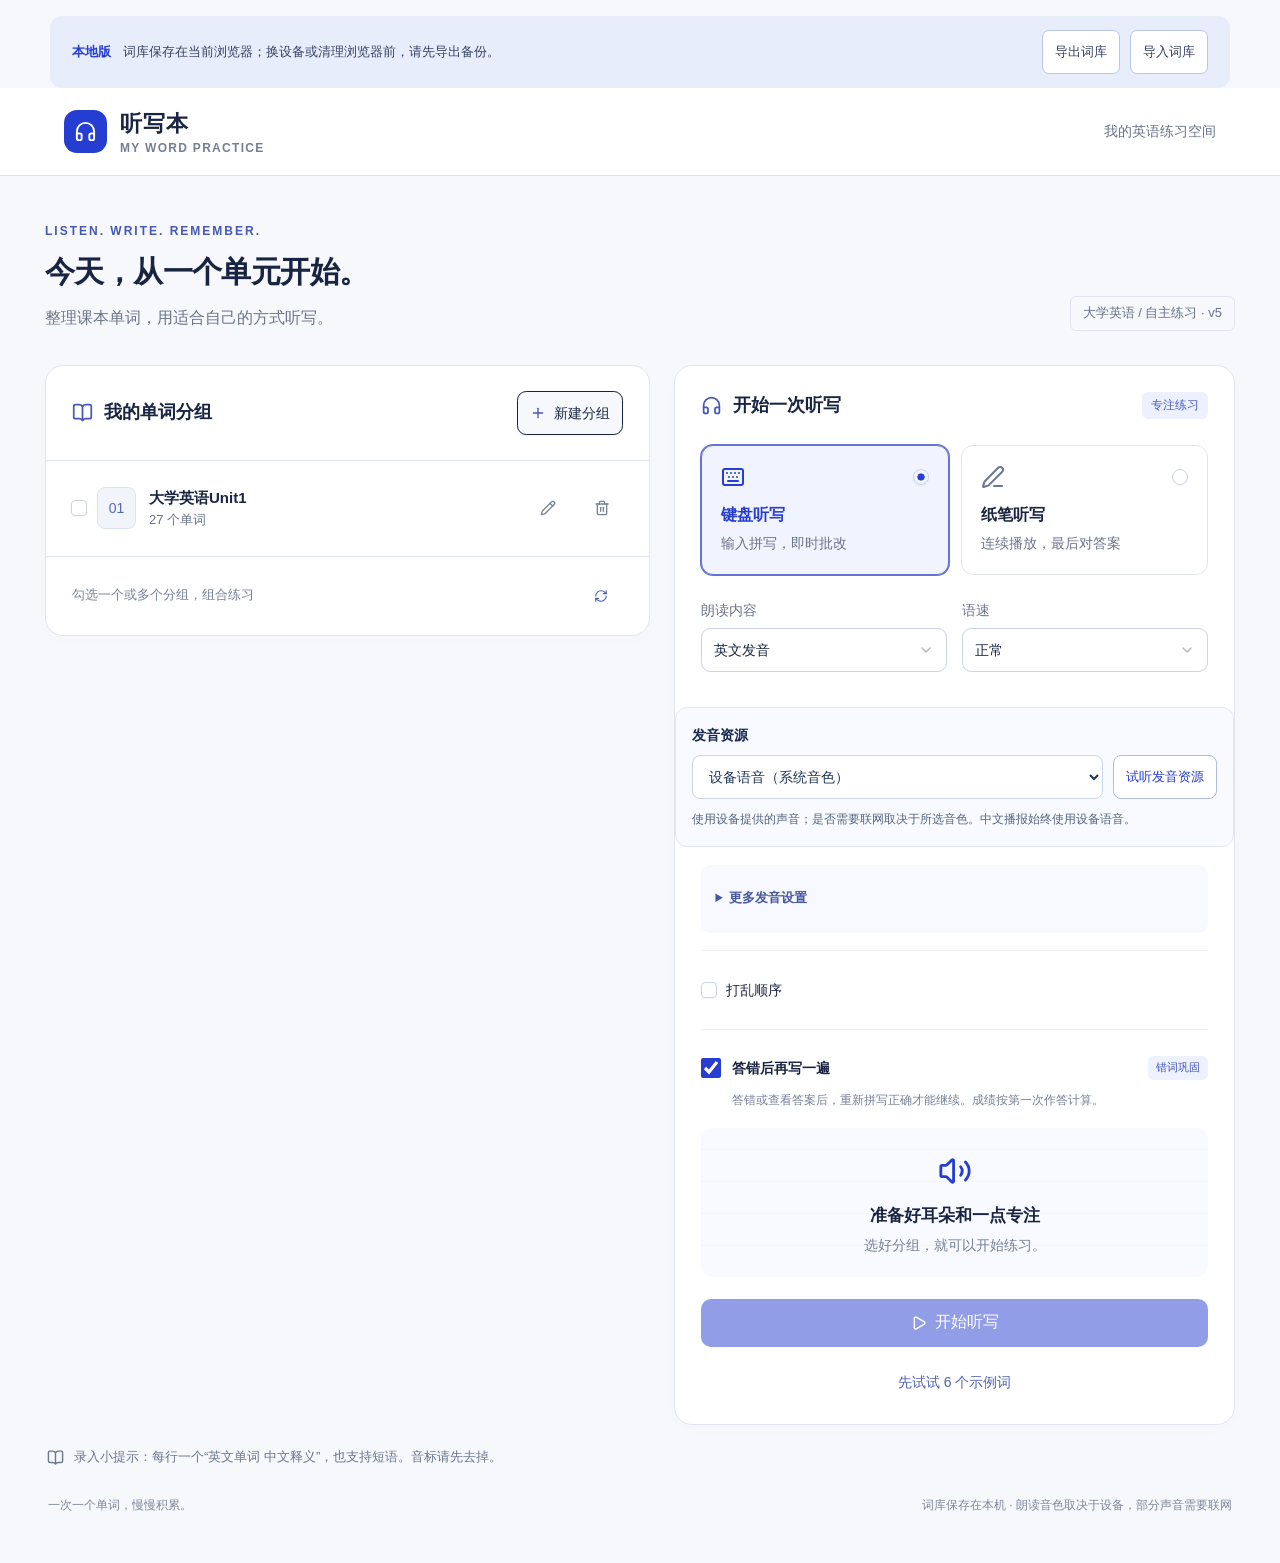
==== commit b547feca: "v5 打磨版：发音状态收拢、答后反馈收紧、可选其他收录录音 - source：audio-v5 与 dual-mode 打磨（v5 补丁 48 → 68 处） - v5/：index.html 与 s" ====
--- a/v5/index.html
+++ b/v5/index.html
@@ -80,24 +80,33 @@
 
 </style>
 <style data-dual-mode-style>
-.v5-dual-notice{margin:20px 0 12px;padding:16px 18px;border:1px solid #dce1fa;border-radius:12px;background:#f7f8ff;line-height:1.7;color:#53658b}
+.v5-dual-notice{margin:16px 0 12px;padding:12px 16px;border:1px solid #dce1fa;border-radius:12px;background:#f7f8ff;line-height:1.7;color:#53658b}
 .v5-dual-notice strong{color:#22365d;display:block;font-size:15px}
 .v5-dual-notice p{margin:6px 0 0;font-size:13px;overflow-wrap:anywhere}
+.v5-grading-details{font-size:13px;margin-top:2px}
+.v5-grading-details summary{cursor:pointer;min-height:44px;box-sizing:border-box;padding:12px 0;line-height:1.5;width:fit-content;max-width:100%;color:#354bc3;border-radius:4px}
+.v5-grading-details summary:focus-visible{outline:2px solid #354bc3;outline-offset:3px}
+.v5-grading-details[open]{padding-bottom:4px}
+.v5-advanced-voice>summary{font-weight:600}
+.v5-advanced-voice>.settings{grid-template-columns:repeat(2,minmax(0,1fr));padding:0;margin:8px 0 12px}
 .v5-dual-instruction{font-size:13px;line-height:1.7;color:#657599;margin:0 0 18px}
 .v5-answer-label{display:block;font-size:13px;color:#53658b;text-align:left;margin:12px 0 8px}
 .session-area[data-dual=true] .answer-input{text-align:left;font-size:19px;padding-left:18px;min-height:52px}
 .session-area[data-dual=true] .v5-meaning-input{font-size:17px}
 .v5-dual-verdict{display:flex;gap:5px 14px;flex-wrap:wrap;margin:0 0 9px;font-size:14px}
 .v5-dual-verdict p{margin:0!important;font-weight:600}
+.v5-dual-verdict .v5-meaning-help{flex-basis:100%;font-size:12px;font-weight:400;line-height:1.7;color:#657599}
 .v5-part-correct{color:#247351!important}
 .v5-part-incorrect{color:#a4431a!important}
 .v5-dual-answers{display:grid;gap:5px;margin-top:10px;font-size:13px;overflow-wrap:anywhere;word-break:break-word}
 .v5-dual-answers small{font-size:13px;line-height:1.6}
+.v5-answer-status{font-weight:600}
 .v5-dual-totals{color:#68779a;font-size:13px;line-height:1.7;margin:8px 0 16px;overflow-wrap:anywhere}
 .session-area[data-dual=true] .result-row .v5-dual-answers{margin-top:7px}
 .session-area[data-dual=true] .result-row{min-width:0}
 .session-area[data-dual=true] .feedback strong,.session-area[data-dual=true] .feedback p{overflow-wrap:anywhere}
 @media(max-width:600px){.session-area[data-dual=true] .listening-disc{width:76px;height:76px;margin-top:6px}.session-area[data-dual=true] .listen-title{font-size:20px;margin:14px 0 12px}.session-area[data-dual=true] .answer-input{font-size:17px;min-height:48px}.v5-dual-instruction{margin-bottom:12px}.v5-dual-notice{padding:14px}.v5-dual-verdict{gap:5px 12px}}
+@media(max-width:480px){.v5-advanced-voice>.settings{grid-template-columns:minmax(0,1fr)}}
 
 </style>
 <style data-audio-v5-style>
@@ -112,6 +121,10 @@
 .v5-audio-setting .v5-audio-accent-note { margin-top: 5px; }
 .v5-audio-status { margin: 12px 0; color: #526480; font-size: 12px; line-height: 1.6; text-align: center; overflow-wrap: anywhere; }
 .v5-audio-status p { margin: 0; }
+.v5-audio-status .v5-audio-notice { margin-top: 4px; }
+.v5-audio-retry { min-height: 44px; margin-top: 7px; padding: 8px 12px; border: 1px solid #aebce0; border-radius: 8px; color: #243bcc; background: white; font: inherit; cursor: pointer; }
+.v5-audio-retry:hover { background: #eef1ff; }
+.v5-audio-retry:focus-visible { outline: 3px solid #a5b4fc; outline-offset: 2px; }
 .v5-audio-credit { margin-top: 5px !important; }
 .v5-audio-credit a { text-decoration: underline; text-underline-offset: 2px; }
 .v5-audio-credits { margin: 16px 0; padding: 12px 14px; border: 1px solid #e1e6f4; border-radius: 10px; color: #526480; font-size: 12px; line-height: 1.7; overflow-wrap: anywhere; }
@@ -231,14 +244,14 @@
   - less than the value passed to \`max\` (or ${Gh} if no \`max\` prop is set)
   - \`null\` or \`undefined\` if the progress is indeterminate.
 
-Defaulting to \`null\`.`}Vo(u0,"getInvalidValueError");var Z2=o0,K2=l0;var Hn={};Pl(Hn,{Indicator:()=>gM,Item:()=>hM,RadioGroup:()=>dM,RadioGroupIndicator:()=>gM,RadioGroupItem:()=>hM,Root:()=>dM,createRadioGroupScope:()=>sM,unstable_ItemBubbleInput:()=>g0,unstable_ItemProvider:()=>Zh,unstable_ItemTrigger:()=>h0,unstable_RadioGroupItemBubbleInput:()=>g0,unstable_RadioGroupItemProvider:()=>Zh,unstable_RadioGroupItemTrigger:()=>h0});var Bt=A(P(),1);var i0=A(P(),1),Q2=Object.defineProperty,Xh=(e,t)=>Q2(e,"name",{value:t,configurable:!0});function jh(e,t){if(typeof e=="function")return e(t);e!=null&&(e.current=t)}Xh(jh,"setRef");function s0(...e){return t=>{let a=!1,o=e.map(l=>{let r=jh(l,t);return!a&&typeof r=="function"&&(a=!0),r});if(a)return()=>{for(let l=0;l<o.length;l++){let r=o[l];typeof r=="function"?r():jh(e[l],null)}}}}Xh(s0,"composeRefs");function xr(...e){return i0.useCallback(s0(...e),e)}Xh(xr,"useComposedRefs");var Lt=A(P(),1);var Un=A(K(),1),At=A(K(),1),J2=Object.defineProperty,wt=(e,t)=>J2(e,"name",{value:t,configurable:!0}),c0="Radio",[$2,f0]=Ne(c0),[eM,Qc]=$2(c0);function d0(e){let{__scopeRadio:t,checked:a=!1,children:o,disabled:l,form:r,name:n,onCheck:u,required:i,value:s="on",internal_do_not_use_render:d}=e,[c,f]=Lt.useState(null),[m,v]=Lt.useState(null),S=Lt.useRef(!1),[L,h]=Lt.useReducer(x=>x+1,0),p=c?!!r||!!c.closest("form"):!0,g={checked:a,disabled:l,required:i,name:n,form:r,value:s,control:c,setControl:f,hasConsumerStoppedPropagationRef:S,userInteractionCount:L,onUserInteraction:h,isFormControl:p,bubbleInput:m,setBubbleInput:v,onCheck:wt(()=>u?.(),"onCheck")};return(0,Un.jsx)(eM,{scope:t,...g,children:p0(d)?d(g):o})}wt(d0,"RadioProvider");var tM="RadioTrigger",aM=Lt.forwardRef(wt(function({__scopeRadio:t,onClick:a,...o},l){let{checked:r,disabled:n,value:u,setControl:i,onCheck:s,hasConsumerStoppedPropagationRef:d,onUserInteraction:c,isFormControl:f,bubbleInput:m}=Qc(tM,t),v=xr(l,i);return(0,Un.jsx)(Z.button,{type:"button",role:"radio","aria-checked":r,"data-state":Yh(r),"data-disabled":n?"":void 0,disabled:n,value:u,...o,ref:v,onClick:Y(a,S=>{r||(c(),s()),m&&f&&(d.current=S.isPropagationStopped(),d.current||S.stopPropagation())})})},"RadioTrigger")),oM="RadioIndicator",lM=Lt.forwardRef(wt(function(t,a){let{__scopeRadio:o,forceMount:l,...r}=t,n=Qc(oM,o);return(0,Un.jsx)(no,{present:l||n.checked,children:(0,Un.jsx)(Z.span,{"data-state":Yh(n.checked),"data-disabled":n.disabled?"":void 0,...r,ref:a})})},"RadioIndicator")),rM="RadioBubbleInput",nM=Lt.forwardRef(wt(function({__scopeRadio:t,onClick:a,...o},l){let{control:r,checked:n,required:u,disabled:i,name:s,value:d,form:c,bubbleInput:f,setBubbleInput:m,hasConsumerStoppedPropagationRef:v,userInteractionCount:S}=Qc(rM,t),L=xr(l,m),h=cr(r),p=Lt.useRef(!1),g=Lt.useRef(n),x=Lt.useRef(S);Lt.useEffect(()=>{let R=f;if(!R)return;let I=window.HTMLInputElement.prototype,w=Object.getOwnPropertyDescriptor(I,"checked").set,T=S!==x.current;x.current=S;let O=g.current!==n;g.current=n;let B=!(T&&v.current);if(O&&w){p.current=!T;let F=new Event("click",{bubbles:B});w.call(R,n),R.dispatchEvent(F),p.current=!1}},[f,n,v,S]);let b=Lt.useRef(n);return(0,Un.jsx)(Z.input,{type:"radio","aria-hidden":!0,defaultChecked:b.current,required:u,disabled:i,name:s,value:d,form:c,...o,tabIndex:-1,ref:L,onClick:Y(a,R=>{p.current&&R.stopPropagation()}),style:{...o.style,...h,position:"absolute",pointerEvents:"none",opacity:0,margin:0,transform:"translateX(-100%)"}})},"RadioBubbleInput"));function p0(e){return typeof e=="function"}wt(p0,"isFunction");function Yh(e){return e?"checked":"unchecked"}wt(Yh,"getState");var uM=["ArrowUp","ArrowDown","ArrowLeft","ArrowRight"],Wh="RadioGroup",[iM,sM]=Ne(Wh,[zh,f0]),m0=zh(),Jc=f0(),[cM,fM]=iM(Wh),dM=Bt.forwardRef(wt(function(t,a){let{__scopeRadioGroup:o,name:l,form:r,defaultValue:n,value:u,required:i=!1,disabled:s=!1,orientation:d,dir:c,loop:f=!0,onValueChange:m,...v}=t,S=m0(o),L=rr(c),[h,p]=ba({prop:u,defaultProp:n??null,onChange:m,caller:Wh}),[g,x]=Bt.useState(null),b=xr(a,x),R=Bt.useRef(h);return Bt.useEffect(()=>{let I=r?g?.ownerDocument.getElementById(r):g?.closest("form");if(I instanceof HTMLFormElement){let C=wt(()=>p(R.current),"reset");return I.addEventListener("reset",C),()=>I.removeEventListener("reset",C)}},[g,r,p]),(0,At.jsx)(cM,{scope:o,name:l,form:r,required:i,disabled:s,value:h,onValueChange:p,children:(0,At.jsx)(e0,{asChild:!0,...S,orientation:d,dir:L,loop:f,children:(0,At.jsx)(Z.div,{role:"radiogroup","aria-required":i,"aria-orientation":d,"data-disabled":s?"":void 0,dir:L,...v,ref:b})})})},"RadioGroup")),pM="RadioGroupItemProvider",mM="RadioGroupItemTrigger";function Zh(e){let{__scopeRadioGroup:t,value:a,disabled:o,children:l,internal_do_not_use_render:r}=e,n=fM(pM,t),u=Jc(t),i=n.disabled||o;return(0,At.jsx)(d0,{...u,checked:n.value===a,disabled:i,required:n.required,name:n.name,form:n.form,value:a,onCheck:()=>n.onValueChange(a),internal_do_not_use_render:r,children:l})}wt(Zh,"RadioGroupItemProvider");var h0=Bt.forwardRef(wt(function(t,a){let{__scopeRadioGroup:o,...l}=t,r=m0(o),n=Jc(o),{checked:u,disabled:i}=Qc(mM,n.__scopeRadio),s=Bt.useRef(null),d=xr(a,s),c=Bt.useRef(!1);return Bt.useEffect(()=>{let f=wt(v=>{uM.includes(v.key)&&(c.current=!0)},"handleKeyDown"),m=wt(()=>c.current=!1,"handleKeyUp");return document.addEventListener("keydown",f),document.addEventListener("keyup",m),()=>{document.removeEventListener("keydown",f),document.removeEventListener("keyup",m)}},[]),(0,At.jsx)(t0,{asChild:!0,...r,focusable:!i,active:u,children:(0,At.jsx)(aM,{...n,...l,ref:d,onKeyDown:Y(l.onKeyDown,f=>{f.key==="Enter"&&f.preventDefault()}),onFocus:Y(l.onFocus,()=>{c.current&&s.current?.click()})})})},"RadioGroupItemTrigger")),hM=Bt.forwardRef(wt(function(t,a){let{__scopeRadioGroup:o,value:l,disabled:r,...n}=t;return(0,At.jsx)(Zh,{__scopeRadioGroup:o,value:l,disabled:r,internal_do_not_use_render:({isFormControl:u})=>(0,At.jsxs)(At.Fragment,{children:[(0,At.jsx)(h0,{...n,ref:a,__scopeRadioGroup:o}),u&&(0,At.jsx)(g0,{__scopeRadioGroup:o})]})})},"RadioGroupItem")),g0=Bt.forwardRef(wt(function(t,a){let{__scopeRadioGroup:o,...l}=t,r=Jc(o);return(0,At.jsx)(nM,{...r,...l,ref:a})},"RadioGroupItemBubbleInput")),gM=Bt.forwardRef(wt(function(t,a){let{__scopeRadioGroup:o,...l}=t,r=Jc(o);return(0,At.jsx)(lM,{...r,...l,ref:a})},"RadioGroupIndicator"));var _t={};Pl(_t,{Arrow:()=>ck,Content:()=>FM,Group:()=>JM,Icon:()=>zM,Item:()=>ak,ItemIndicator:()=>rk,ItemText:()=>ok,Label:()=>ek,Portal:()=>qM,Root:()=>kM,ScrollDownButton:()=>uk,ScrollUpButton:()=>nk,Select:()=>kM,SelectArrow:()=>ck,SelectContent:()=>FM,SelectGroup:()=>JM,SelectIcon:()=>zM,SelectItem:()=>ak,SelectItemIndicator:()=>rk,SelectItemText:()=>ok,SelectLabel:()=>ek,SelectPortal:()=>qM,SelectScrollDownButton:()=>uk,SelectScrollUpButton:()=>nk,SelectSeparator:()=>ik,SelectTrigger:()=>PM,SelectValue:()=>_M,SelectViewport:()=>WM,Separator:()=>ik,Trigger:()=>PM,Value:()=>_M,Viewport:()=>WM,createSelectScope:()=>DM,unstable_BubbleInput:()=>M0,unstable_Provider:()=>ag,unstable_SelectBubbleInput:()=>M0,unstable_SelectProvider:()=>ag});var k=A(P(),1),tg=A(Zo(),1);var v0=A(P(),1),vM=Object.defineProperty,Qh=(e,t)=>vM(e,"name",{value:t,configurable:!0});function Kh(e,t){if(typeof e=="function")return e(t);e!=null&&(e.current=t)}Qh(Kh,"setRef");function x0(...e){return t=>{let a=!1,o=e.map(l=>{let r=Kh(l,t);return!a&&typeof r=="function"&&(a=!0),r});if(a)return()=>{for(let l=0;l<o.length;l++){let r=o[l];typeof r=="function"?r():Kh(e[l],null)}}}}Qh(x0,"composeRefs");function Zt(...e){return v0.useCallback(x0(...e),e)}Qh(Zt,"useComposedRefs");var yt=A(P(),1);var xM=Object.defineProperty,ja=(e,t)=>xM(e,"name",{value:t,configurable:!0});function $h(e){let t=yt.forwardRef((a,o)=>{let{children:l,...r}=a,n=null,u=!1,i=[];Jh(l)&&typeof $c=="function"&&(l=$c(l._payload)),yt.Children.forEach(l,f=>{if(C0(f)){u=!0;let m=f,v="child"in m.props?m.props.child:m.props.children;Jh(v)&&typeof $c=="function"&&(v=$c(v._payload)),n=LM(m,v),i.push(n?.props?.children)}else i.push(f)}),n?n=yt.cloneElement(n,void 0,i):!u&&yt.Children.count(l)===1&&yt.isValidElement(l)&&(n=l);let s=n?y0(n):void 0,d=Zt(o,s);if(!n){if(l||l===0)throw new Error(u?bM(e):CM(e));return l}let c=L0(r,n.props??{});return n.type!==yt.Fragment&&(c.ref=o?d:s),yt.cloneElement(n,c)});return t.displayName=`${e}.Slot`,t}ja($h,"createSlot");var S0=Symbol.for("radix.slottable");function SM(e){let t=ja(a=>"child"in a?a.children(a.child):a.children,"Slottable");return t.displayName=`${e}.Slottable`,t.__radixId=S0,t}ja(SM,"createSlottable");var LM=ja((e,t)=>{if("child"in e.props){let a=e.props.child;return yt.isValidElement(a)?yt.cloneElement(a,void 0,e.props.children(a.props.children)):null}return yt.isValidElement(t)?t:null},"getSlottableElementFromSlottable");function L0(e,t){let a={...t};for(let o in t){let l=e[o],r=t[o];/^on[A-Z]/.test(o)?l&&r?a[o]=(...u)=>{let i=r(...u);return l(...u),i}:l&&(a[o]=l):o==="style"?a[o]={...l,...r}:o==="className"&&(a[o]=[l,r].filter(Boolean).join(" "))}return{...e,...a}}ja(L0,"mergeProps");function y0(e){let t=Object.getOwnPropertyDescriptor(e.props,"ref")?.get,a=t&&"isReactWarning"in t&&t.isReactWarning;return a?e.ref:(t=Object.getOwnPropertyDescriptor(e,"ref")?.get,a=t&&"isReactWarning"in t&&t.isReactWarning,a?e.props.ref:e.props.ref||e.ref)}ja(y0,"getElementRef");function C0(e){return yt.isValidElement(e)&&typeof e.type=="function"&&"__radixId"in e.type&&e.type.__radixId===S0}ja(C0,"isSlottable");var yM=Symbol.for("react.lazy");function Jh(e){return e!=null&&typeof e=="object"&&"$$typeof"in e&&e.$$typeof===yM&&"_payload"in e&&b0(e._payload)}ja(Jh,"isLazyComponent");function b0(e){return typeof e=="object"&&e!==null&&"then"in e}ja(b0,"isPromiseLike");var CM=ja(e=>`${e} failed to slot onto its children. Expected a single React element child or \`Slottable\`.`,"createSlotError"),bM=ja(e=>`${e} failed to slot onto its \`Slottable\`. Expected \`Slottable\` to receive a single React element child.`,"createSlottableError"),$c=yt[" use ".trim().toString()];var q=A(K(),1),IM=Object.defineProperty,ie=(e,t)=>IM(e,"name",{value:t,configurable:!0}),RM=[" ","Enter","ArrowUp","ArrowDown"],wM=[" ","Enter"],qn="Select",[tf,af,AM]=ti(qn),[Lr,DM]=Ne(qn,[AM,Th]),of=Th(),[TM,Dl]=Lr(qn),[EM,MM]=Lr(qn);function ag(e){let{__scopeSelect:t,children:a,open:o,defaultOpen:l,onOpenChange:r,value:n,defaultValue:u,onValueChange:i,dir:s,name:d,autoComplete:c,disabled:f,required:m,form:v,internal_do_not_use_render:S}=e,L=of(t),[h,p]=k.useState(null),[g,x]=k.useState(null),[b,R]=k.useState(!1),I=rr(s),[C,w]=ba({prop:o,defaultProp:l??!1,onChange:r,caller:qn}),[T,O]=ba({prop:n,defaultProp:u,onChange:i,caller:qn}),B=k.useRef(null),F=k.useRef(T);k.useEffect(()=>{let J=v?h?.ownerDocument.getElementById(v):h?.form;if(J instanceof HTMLFormElement){let fe=ie(()=>O(F.current),"reset");return J.addEventListener("reset",fe),()=>J.removeEventListener("reset",fe)}},[v,h,O]);let V=h?!!v||!!h.closest("form"):!0,[ee,U]=k.useState(new Set),H=Pa(),N=Array.from(ee).map(J=>J.props.value).join(";"),oe=k.useCallback(J=>{U(fe=>new Set(fe).add(J))},[]),M=k.useCallback(J=>{U(fe=>{let Ge=new Set(fe);return Ge.delete(J),Ge})},[]),E={required:m,trigger:h,onTriggerChange:p,valueNode:g,onValueNodeChange:x,valueNodeHasChildren:b,onValueNodeHasChildrenChange:R,contentId:H,value:T,onValueChange:O,open:C,onOpenChange:w,dir:I,triggerPointerDownPosRef:B,disabled:f,name:d,autoComplete:c,form:v,nativeOptions:ee,nativeSelectKey:N,isFormControl:V};return(0,q.jsx)(UI,{...L,children:(0,q.jsx)(TM,{scope:t,...E,children:(0,q.jsx)(tf.Provider,{scope:t,children:(0,q.jsx)(EM,{scope:t,onNativeOptionAdd:oe,onNativeOptionRemove:M,children:k0(S)?S(E):a})})})})}ie(ag,"SelectProvider");var kM=ie(e=>{let{__scopeSelect:t,children:a,...o}=e;return(0,q.jsx)(ag,{__scopeSelect:t,...o,internal_do_not_use_render:({isFormControl:l})=>(0,q.jsxs)(q.Fragment,{children:[a,l?(0,q.jsx)(M0,{__scopeSelect:t}):null]})})},"Select"),OM="SelectTrigger",PM=k.forwardRef(ie(function(t,a){let{__scopeSelect:o,disabled:l=!1,...r}=t,n=of(o),u=Dl(OM,o),i=u.disabled||l,s=Zt(a,u.onTriggerChange),d=af(o),c=k.useRef("touch"),[f,m,v]=lg(L=>{let h=d().filter(x=>!x.disabled),p=h.find(x=>x.value===u.value),g=rg(h,L,p);g!==void 0&&u.onValueChange(g.value)}),S=ie(L=>{i||(u.onOpenChange(!0),v()),L&&(u.triggerPointerDownPosRef.current={x:Math.round(L.pageX),y:Math.round(L.pageY)})},"handleOpen");return(0,q.jsx)(HI,{asChild:!0,...n,children:(0,q.jsx)(Z.button,{type:"button",role:"combobox","aria-controls":u.open?u.contentId:void 0,"aria-expanded":u.open,"aria-required":u.required,"aria-autocomplete":"none",dir:u.dir,"data-state":u.open?"open":"closed",disabled:i,"data-disabled":i?"":void 0,"data-placeholder":vi(u.value)?"":void 0,...r,ref:s,onClick:Y(r.onClick,L=>{L.currentTarget.focus(),c.current!=="mouse"&&S(L)}),onPointerDown:Y(r.onPointerDown,L=>{c.current=L.pointerType;let h=L.target;h.hasPointerCapture(L.pointerId)&&h.releasePointerCapture(L.pointerId),L.button===0&&L.ctrlKey===!1&&L.pointerType==="mouse"&&(S(L),L.preventDefault())}),onKeyDown:Y(r.onKeyDown,L=>{let h=f.current!=="";!(L.ctrlKey||L.altKey||L.metaKey)&&L.key.length===1&&m(L.key),!(h&&L.key===" ")&&RM.includes(L.key)&&(S(),L.preventDefault())})})})},"SelectTrigger")),BM="SelectValue",_M=k.forwardRef(ie(function(t,a){let{__scopeSelect:o,className:l,style:r,children:n,placeholder:u="",...i}=t,s=Dl(BM,o),{onValueNodeHasChildrenChange:d}=s,c=n!==void 0,f=Zt(a,s.onValueNodeChange);xe(()=>{d(c)},[d,c]);let m=vi(s.value);return(0,q.jsx)(Z.span,{...i,asChild:m?!1:i.asChild,ref:f,style:{pointerEvents:"none"},children:(0,q.jsx)(k.Fragment,{children:m?u:n},m?"placeholder":"value")})},"SelectValue")),zM=k.forwardRef(ie(function(t,a){let{__scopeSelect:o,children:l,...r}=t;return(0,q.jsx)(Z.span,{"aria-hidden":!0,...r,ref:a,children:l||"\u25BC"})},"SelectIcon")),NM="SelectPortal",[UM,HM]=Lr(NM,{forceMount:void 0}),qM=ie(e=>{let{__scopeSelect:t,forceMount:a,...o}=e;return(0,q.jsx)(UM,{scope:e.__scopeSelect,forceMount:a,children:(0,q.jsx)(vc,{asChild:!0,...o})})},"SelectPortal"),Sr="SelectContent",FM=k.forwardRef(ie(function(t,a){let o=HM(Sr,t.__scopeSelect),{forceMount:l=o.forceMount,...r}=t,n=Dl(Sr,t.__scopeSelect),[u,i]=k.useState();return xe(()=>{i(new DocumentFragment)},[]),(0,q.jsx)(no,{present:l||n.open,children:({present:s})=>s?(0,q.jsx)(jM,{...r,ref:a}):(0,q.jsx)(GM,{...r,fragment:u})})},"SelectContent")),GM=k.forwardRef(ie(function(t,a){let{__scopeSelect:o,children:l,fragment:r}=t;return r?tg.createPortal((0,q.jsx)(D0,{scope:o,children:(0,q.jsx)(tf.Slot,{scope:o,children:(0,q.jsx)("div",{ref:a,children:l})})}),r):null},"SelectContentFragment")),Xa=10,[D0,Tl]=Lr(Sr),VM=$h("SelectContent.RemoveScroll"),jM=k.forwardRef(ie(function(t,a){let{__scopeSelect:o}=t,{position:l="item-aligned",onCloseAutoFocus:r,onEscapeKeyDown:n,onPointerDownOutside:u,side:i,sideOffset:s,align:d,alignOffset:c,arrowPadding:f,collisionBoundary:m,collisionPadding:v,sticky:S,hideWhenDetached:L,avoidCollisions:h,...p}=t,g=Dl(Sr,o),[x,b]=k.useState(null),[R,I]=k.useState(null),C=Zt(a,b),[w,T]=k.useState(null),[O,B]=k.useState(null),F=af(o),[V,ee]=k.useState(!1),U=k.useRef(!1);k.useEffect(()=>{if(x)return Ac(x)},[x]),kn();let H=k.useCallback(W=>{let[Q,...Be]=F().map(Se=>Se.ref.current),[de]=Be.slice(-1),re=document.activeElement;for(let Se of W)if(Se===re||(Se?.scrollIntoView({block:"nearest"}),Se===Q&&R&&(R.scrollTop=0),Se===de&&R&&(R.scrollTop=R.scrollHeight),Se?.focus(),document.activeElement!==re))return},[F,R]),N=k.useCallback(()=>H([w,x]),[H,w,x]);k.useEffect(()=>{V&&N()},[V,N]);let{onOpenChange:oe,triggerPointerDownPosRef:M}=g;k.useEffect(()=>{if(x){let W={x:0,y:0},Q=ie(de=>{W={x:Math.abs(Math.round(de.pageX)-(M.current?.x??0)),y:Math.abs(Math.round(de.pageY)-(M.current?.y??0))}},"handlePointerMove"),Be=ie(de=>{W.x<=10&&W.y<=10?de.preventDefault():de.composedPath().includes(x)||oe(!1),document.removeEventListener("pointermove",Q),M.current=null},"handlePointerUp");return M.current!==null&&(document.addEventListener("pointermove",Q),document.addEventListener("pointerup",Be,{capture:!0,once:!0})),()=>{document.removeEventListener("pointermove",Q),document.removeEventListener("pointerup",Be,{capture:!0})}}},[x,oe,M]),k.useEffect(()=>{let W=ie(()=>oe(!1),"close");return window.addEventListener("blur",W),window.addEventListener("resize",W),()=>{window.removeEventListener("blur",W),window.removeEventListener("resize",W)}},[oe]);let[E,J]=lg(W=>{let Q=F().filter(re=>!re.disabled),Be=Q.find(re=>re.ref.current===document.activeElement),de=rg(Q,W,Be);de&&setTimeout(()=>de.ref.current?.focus())}),fe=k.useCallback((W,Q,Be)=>{let de=!U.current&&!Be;(g.value!==void 0&&g.value===Q||de)&&(T(W),de&&(U.current=!0))},[g.value]),Ge=k.useCallback(()=>x?.focus(),[x]),he=k.useCallback((W,Q,Be)=>{let de=!U.current&&!Be;(g.value!==void 0&&g.value===Q||de)&&B(W)},[g.value]),Re=l==="popper"?I0:XM,He=Re===I0?{side:i,sideOffset:s,align:d,alignOffset:c,arrowPadding:f,collisionBoundary:m,collisionPadding:v,sticky:S,hideWhenDetached:L,avoidCollisions:h}:{};return(0,q.jsx)(D0,{scope:o,content:x,viewport:R,onViewportChange:I,itemRefCallback:fe,selectedItem:w,onItemLeave:Ge,itemTextRefCallback:he,focusSelectedItem:N,selectedItemText:O,position:l,isPositioned:V,searchRef:E,children:(0,q.jsx)(ni,{as:VM,allowPinchZoom:!0,children:(0,q.jsx)(hc,{asChild:!0,trapped:g.open,onMountAutoFocus:W=>{W.preventDefault()},onUnmountAutoFocus:Y(r,W=>{g.trigger?.focus({preventScroll:!0}),W.preventDefault()}),children:(0,q.jsx)(mc,{asChild:!0,disableOutsidePointerEvents:!0,onEscapeKeyDown:n,onPointerDownOutside:u,onFocusOutside:W=>W.preventDefault(),onDismiss:()=>g.onOpenChange(!1),children:(0,q.jsx)(Re,{role:"listbox",id:g.contentId,"data-state":g.open?"open":"closed",dir:g.dir,onContextMenu:W=>W.preventDefault(),...p,...He,onPlaced:()=>ee(!0),ref:C,style:{display:"flex",flexDirection:"column",outline:"none",...p.style},onKeyDown:Y(p.onKeyDown,W=>{let Q=W.ctrlKey||W.altKey||W.metaKey;if(W.key==="Tab"&&W.preventDefault(),!Q&&W.key.length===1&&J(W.key),["ArrowUp","ArrowDown","Home","End"].includes(W.key)){let de=F().filter(re=>!re.disabled).map(re=>re.ref.current);if(["ArrowUp","End"].includes(W.key)&&(de=de.slice().reverse()),["ArrowUp","ArrowDown"].includes(W.key)){let re=W.target,Se=de.indexOf(re);de=de.slice(Se+1)}setTimeout(()=>H(de)),W.preventDefault()}})})})})})})},"SelectContentImpl")),XM=k.forwardRef(ie(function(t,a){let{__scopeSelect:o,onPlaced:l,...r}=t,n=Dl(Sr,o),u=Tl(Sr,o),[i,s]=k.useState(null),[d,c]=k.useState(null),f=Zt(a,c),m=af(o),v=k.useRef(!1),S=k.useRef(!0),{viewport:L,selectedItem:h,selectedItemText:p,focusSelectedItem:g}=u,x=k.useCallback(()=>{if(n.trigger&&n.valueNode&&i&&d&&L&&h&&p){let C=n.trigger.getBoundingClientRect(),w=d.getBoundingClientRect(),T=n.valueNode.getBoundingClientRect(),O=p.getBoundingClientRect();if(n.dir!=="rtl"){let re=O.left-w.left,Se=T.left-re,Ae=C.left-Se,Tt=C.width+Ae,Ol=Math.max(Tt,w.width),Xo=window.innerWidth-Xa,Rr=Zc(Se,[Xa,Math.max(Xa,Xo-Ol)]);i.style.minWidth=Tt+"px",i.style.left=Rr+"px"}else{let re=w.right-O.right,Se=window.innerWidth-T.right-re,Ae=window.innerWidth-C.right-Se,Tt=C.width+Ae,Ol=Math.max(Tt,w.width),Xo=window.innerWidth-Xa,Rr=Zc(Se,[Xa,Math.max(Xa,Xo-Ol)]);i.style.minWidth=Tt+"px",i.style.right=Rr+"px"}let B=m(),F=window.innerHeight-Xa*2,V=L.scrollHeight,ee=window.getComputedStyle(d),U=parseInt(ee.borderTopWidth,10),H=parseInt(ee.paddingTop,10),N=parseInt(ee.borderBottomWidth,10),oe=parseInt(ee.paddingBottom,10),M=U+H+V+oe+N,E=Math.min(h.offsetHeight*5,M),J=window.getComputedStyle(L),fe=parseInt(J.paddingTop,10),Ge=parseInt(J.paddingBottom,10),he=C.top+C.height/2-Xa,Re=F-he,He=h.offsetHeight/2,W=h.offsetTop+He,Q=U+H+W,Be=M-Q;if(Q<=he){let re=B.length>0&&h===B[B.length-1].ref.current;i.style.bottom="0px";let Se=d.clientHeight-L.offsetTop-L.offsetHeight,Ae=Math.max(Re,He+(re?Ge:0)+Se+N),Tt=Q+Ae;i.style.height=Tt+"px"}else{let re=B.length>0&&h===B[0].ref.current;i.style.top="0px";let Ae=Math.max(he,U+L.offsetTop+(re?fe:0)+He)+Be;i.style.height=Ae+"px",L.scrollTop=Q-he+L.offsetTop}i.style.margin=`${Xa}px 0`,i.style.minHeight=E+"px",i.style.maxHeight=F+"px",l?.(),requestAnimationFrame(()=>v.current=!0)}},[m,n.trigger,n.valueNode,i,d,L,h,p,n.dir,l]);xe(()=>x(),[x]);let[b,R]=k.useState();xe(()=>{d&&R(window.getComputedStyle(d).zIndex)},[d]);let I=k.useCallback(C=>{C&&S.current===!0&&(x(),g?.(),S.current=!1)},[x,g]);return(0,q.jsx)(YM,{scope:o,contentWrapper:i,shouldExpandOnScrollRef:v,onScrollButtonChange:I,children:(0,q.jsx)("div",{ref:s,style:{display:"flex",flexDirection:"column",position:"fixed",zIndex:b},children:(0,q.jsx)(Z.div,{...r,ref:f,style:{boxSizing:"border-box",maxHeight:"100%",...r.style}})})})},"SelectItemAlignedPosition")),I0=k.forwardRef(ie(function(t,a){let{__scopeSelect:o,align:l="start",collisionPadding:r=Xa,...n}=t,u=of(o);return(0,q.jsx)(qI,{...u,...n,ref:a,align:l,collisionPadding:r,style:{boxSizing:"border-box",...n.style,"--radix-select-content-transform-origin":"var(--radix-popper-transform-origin)","--radix-select-content-available-width":"var(--radix-popper-available-width)","--radix-select-content-available-height":"var(--radix-popper-available-height)","--radix-select-trigger-width":"var(--radix-popper-anchor-width)","--radix-select-trigger-height":"var(--radix-popper-anchor-height)"}})},"SelectPopperPosition")),[YM,og]=Lr(Sr,{}),R0="SelectViewport",WM=k.forwardRef(ie(function(t,a){let{__scopeSelect:o,nonce:l,...r}=t,n=Tl(R0,o),u=og(R0,o),i=Zt(a,n.onViewportChange),s=k.useRef(0);return(0,q.jsxs)(q.Fragment,{children:[(0,q.jsx)("style",{dangerouslySetInnerHTML:{__html:"[data-radix-select-viewport]{scrollbar-width:none;-ms-overflow-style:none;-webkit-overflow-scrolling:touch;}[data-radix-select-viewport]::-webkit-scrollbar{display:none}"},nonce:l}),(0,q.jsx)(tf.Slot,{scope:o,children:(0,q.jsx)(Z.div,{"data-radix-select-viewport":"",role:"presentation",...r,ref:i,style:{position:"relative",flex:1,overflow:"hidden auto",...r.style},onScroll:Y(r.onScroll,d=>{let c=d.currentTarget,{contentWrapper:f,shouldExpandOnScrollRef:m}=u;if(m?.current&&f){let v=Math.abs(s.current-c.scrollTop);if(v>0){let S=window.innerHeight-Xa*2,L=parseFloat(f.style.minHeight),h=parseFloat(f.style.height),p=Math.max(L,h);if(p<S){let g=p+v,x=Math.min(S,g),b=g-x;f.style.height=x+"px",f.style.bottom==="0px"&&(c.scrollTop=b>0?b:0,f.style.justifyContent="flex-end")}}}s.current=c.scrollTop})})})]})},"SelectViewport")),ZM="SelectGroup",[KM,QM]=Lr(ZM),JM=k.forwardRef(ie(function(t,a){let{__scopeSelect:o,...l}=t,r=Pa();return(0,q.jsx)(KM,{scope:o,id:r,children:(0,q.jsx)(Z.div,{role:"group","aria-labelledby":r,...l,ref:a})})},"SelectGroup")),$M="SelectLabel",ek=k.forwardRef(ie(function(t,a){let{__scopeSelect:o,...l}=t,r=QM($M,o);return(0,q.jsx)(Z.div,{id:r.id,...l,ref:a})},"SelectLabel")),eg="SelectItem",[tk,T0]=Lr(eg),ak=k.forwardRef(ie(function(t,a){let{__scopeSelect:o,value:l,disabled:r=!1,textValue:n,...u}=t,i=Dl(eg,o),s=Tl(eg,o),d=i.value===l,[c,f]=k.useState(n??""),[m,v]=k.useState(!1),S=It(x=>s.itemRefCallback?.(x,l,r)),L=Zt(a,S),h=Pa(),p=k.useRef("touch"),g=ie(()=>{r||(i.onValueChange(l),i.onOpenChange(!1))},"handleSelect");return(0,q.jsx)(tk,{scope:o,value:l,disabled:r,textId:h,isSelected:d,onItemTextChange:k.useCallback(x=>{f(b=>b||(x?.textContent??"").trim())},[]),children:(0,q.jsx)(tf.ItemSlot,{scope:o,value:l,disabled:r,textValue:c,children:(0,q.jsx)(Z.div,{role:"option","aria-labelledby":h,"data-highlighted":m?"":void 0,"aria-selected":d&&m,"data-state":d?"checked":"unchecked","aria-disabled":r||void 0,"data-disabled":r?"":void 0,tabIndex:r?void 0:-1,...u,ref:L,onFocus:Y(u.onFocus,()=>v(!0)),onBlur:Y(u.onBlur,()=>v(!1)),onClick:Y(u.onClick,()=>{p.current!=="mouse"&&g()}),onPointerUp:Y(u.onPointerUp,()=>{p.current==="mouse"&&g()}),onPointerDown:Y(u.onPointerDown,x=>{p.current=x.pointerType}),onPointerMove:Y(u.onPointerMove,x=>{p.current=x.pointerType,r?s.onItemLeave?.():p.current==="mouse"&&x.currentTarget.focus({preventScroll:!0})}),onPointerLeave:Y(u.onPointerLeave,x=>{x.currentTarget===document.activeElement&&s.onItemLeave?.()}),onKeyDown:Y(u.onKeyDown,x=>{r||x.target!==x.currentTarget||s.searchRef?.current!==""&&x.key===" "||(wM.includes(x.key)&&g(),x.key===" "&&x.preventDefault())})})})})},"SelectItem")),ef="SelectItemText",ok=k.forwardRef(ie(function(t,a){let{__scopeSelect:o,className:l,style:r,...n}=t,u=Dl(ef,o),i=Tl(ef,o),s=T0(ef,o),d=MM(ef,o),[c,f]=k.useState(null),m=It(g=>i.itemTextRefCallback?.(g,s.value,s.disabled)),v=Zt(a,f,s.onItemTextChange,m),S=c?.textContent,L=k.useMemo(()=>(0,q.jsx)("option",{value:s.value,disabled:s.disabled,children:S},s.value),[s.disabled,s.value,S]),{onNativeOptionAdd:h,onNativeOptionRemove:p}=d;return xe(()=>(h(L),()=>p(L)),[h,p,L]),(0,q.jsxs)(q.Fragment,{children:[(0,q.jsx)(Z.span,{id:s.textId,...n,ref:v}),s.isSelected&&u.valueNode&&!u.valueNodeHasChildren&&!vi(u.value)?tg.createPortal(n.children,u.valueNode):null]})},"SelectItemText")),lk="SelectItemIndicator",rk=k.forwardRef(ie(function(t,a){let{__scopeSelect:o,...l}=t;return T0(lk,o).isSelected?(0,q.jsx)(Z.span,{"aria-hidden":!0,...l,ref:a}):null},"SelectItemIndicator")),w0="SelectScrollUpButton",nk=k.forwardRef(ie(function(t,a){let o=Tl(w0,t.__scopeSelect),l=og(w0,t.__scopeSelect),[r,n]=k.useState(!1),u=Zt(a,l.onScrollButtonChange);return xe(()=>{if(o.viewport&&o.isPositioned){let s=function(){let c=d.scrollTop>0;n(c)};var i=s;ie(s,"handleScroll");let d=o.viewport;return s(),d.addEventListener("scroll",s),()=>d.removeEventListener("scroll",s)}},[o.viewport,o.isPositioned]),r?(0,q.jsx)(E0,{...t,ref:u,onAutoScroll:()=>{let{viewport:i,selectedItem:s}=o;i&&s&&(i.scrollTop=i.scrollTop-s.offsetHeight)}}):null},"SelectScrollUpButton")),A0="SelectScrollDownButton",uk=k.forwardRef(ie(function(t,a){let o=Tl(A0,t.__scopeSelect),l=og(A0,t.__scopeSelect),[r,n]=k.useState(!1),u=Zt(a,l.onScrollButtonChange);return xe(()=>{if(o.viewport&&o.isPositioned){let s=function(){let c=d.scrollHeight-d.clientHeight,f=Math.ceil(d.scrollTop)<c;n(f)};var i=s;ie(s,"handleScroll");let d=o.viewport;return s(),d.addEventListener("scroll",s),()=>d.removeEventListener("scroll",s)}},[o.viewport,o.isPositioned]),r?(0,q.jsx)(E0,{...t,ref:u,onAutoScroll:()=>{let{viewport:i,selectedItem:s}=o;i&&s&&(i.scrollTop=i.scrollTop+s.offsetHeight)}}):null},"SelectScrollDownButton")),E0=k.forwardRef(ie(function(t,a){let{__scopeSelect:o,onAutoScroll:l,...r}=t,n=Tl("SelectScrollButton",o),u=k.useRef(null),i=af(o),s=k.useCallback(()=>{u.current!==null&&(window.clearInterval(u.current),u.current=null)},[]);return k.useEffect(()=>()=>s(),[s]),xe(()=>{i().find(c=>c.ref.current===document.activeElement)?.ref.current?.scrollIntoView({block:"nearest"})},[i]),(0,q.jsx)(Z.div,{"aria-hidden":!0,...r,ref:a,style:{flexShrink:0,...r.style},onPointerDown:Y(r.onPointerDown,()=>{u.current===null&&(u.current=window.setInterval(l,50))}),onPointerMove:Y(r.onPointerMove,()=>{n.onItemLeave?.(),u.current===null&&(u.current=window.setInterval(l,50))}),onPointerLeave:Y(r.onPointerLeave,()=>{s()})})},"SelectScrollButtonImpl")),ik=k.forwardRef(ie(function(t,a){let{__scopeSelect:o,...l}=t;return(0,q.jsx)(Z.div,{"aria-hidden":!0,...l,ref:a})},"SelectSeparator")),sk="SelectArrow",ck=k.forwardRef(ie(function(t,a){let{__scopeSelect:o,...l}=t,r=of(o);return Tl(sk,o).position==="popper"?(0,q.jsx)(FI,{...r,...l,ref:a}):null},"SelectArrow")),fk="SelectBubbleInput",M0=k.forwardRef(ie(function({__scopeSelect:t,...a},o){let l=Dl(fk,t),{value:r,onValueChange:n,required:u,disabled:i,name:s,autoComplete:d,form:c}=l,{nativeOptions:f,nativeSelectKey:m}=l,v=k.useRef(null),S=Zt(o,v),L=r??"",h=Uh(L),p=Array.from(f).some(g=>(g.props.value??"")==="");return k.useEffect(()=>{let g=v.current;if(!g)return;let x=window.HTMLSelectElement.prototype,R=Object.getOwnPropertyDescriptor(x,"value").set;if(h!==L&&R){let I=new Event("change",{bubbles:!0});R.call(g,L),g.dispatchEvent(I)}},[h,L]),(0,q.jsxs)(Z.select,{"aria-hidden":!0,required:u,tabIndex:-1,name:s,autoComplete:d,disabled:i,form:c,onChange:g=>n(g.target.value),...a,style:{...jy,...a.style},ref:S,defaultValue:L,children:[vi(r)&&!p?(0,q.jsx)("option",{value:""}):null,Array.from(f)]},m)},"SelectBubbleInput"));function k0(e){return typeof e=="function"}ie(k0,"isFunction");function vi(e){return e===""||e===void 0}ie(vi,"shouldShowPlaceholder");function lg(e){let t=It(e),a=k.useRef(""),o=k.useRef(0),l=k.useCallback(n=>{let u=a.current+n;t(u),ie((function i(s){a.current=s,window.clearTimeout(o.current),s!==""&&(o.current=window.setTimeout(()=>i(""),1e3))}),"updateSearch")(u)},[t]),r=k.useCallback(()=>{a.current="",window.clearTimeout(o.current)},[]);return k.useEffect(()=>()=>window.clearTimeout(o.current),[]),[a,l,r]}ie(lg,"useTypeaheadSearch");function rg(e,t,a){let l=t.length>1&&Array.from(t).every(s=>s===t[0])?t[0]:t,r=a?e.indexOf(a):-1,n=O0(e,Math.max(r,0));l.length===1&&(n=n.filter(s=>s!==a));let i=n.find(s=>s.textValue.toLowerCase().startsWith(l.toLowerCase()));return i!==a?i:void 0}ie(rg,"findNextItem");function O0(e,t){return e.map((a,o)=>e[(t+o)%e.length])}ie(O0,"wrapArray");var rf={};Pl(rf,{Root:()=>mk,Slot:()=>mk,Slottable:()=>hk,createSlot:()=>cg,createSlottable:()=>fg});var Ct=A(P(),1);var P0=A(P(),1),dk=Object.defineProperty,ug=(e,t)=>dk(e,"name",{value:t,configurable:!0});function ng(e,t){if(typeof e=="function")return e(t);e!=null&&(e.current=t)}ug(ng,"setRef");function B0(...e){return t=>{let a=!1,o=e.map(l=>{let r=ng(l,t);return!a&&typeof r=="function"&&(a=!0),r});if(a)return()=>{for(let l=0;l<o.length;l++){let r=o[l];typeof r=="function"?r():ng(e[l],null)}}}}ug(B0,"composeRefs");function ig(...e){return P0.useCallback(B0(...e),e)}ug(ig,"useComposedRefs");var pk=Object.defineProperty,Ya=(e,t)=>pk(e,"name",{value:t,configurable:!0});function cg(e){let t=Ct.forwardRef((a,o)=>{let{children:l,...r}=a,n=null,u=!1,i=[];sg(l)&&typeof lf=="function"&&(l=lf(l._payload)),Ct.Children.forEach(l,f=>{if(U0(f)){u=!0;let m=f,v="child"in m.props?m.props.child:m.props.children;sg(v)&&typeof lf=="function"&&(v=lf(v._payload)),n=gk(m,v),i.push(n?.props?.children)}else i.push(f)}),n?n=Ct.cloneElement(n,void 0,i):!u&&Ct.Children.count(l)===1&&Ct.isValidElement(l)&&(n=l);let s=n?N0(n):void 0,d=ig(o,s);if(!n){if(l||l===0)throw new Error(u?Sk(e):xk(e));return l}let c=z0(r,n.props??{});return n.type!==Ct.Fragment&&(c.ref=o?d:s),Ct.cloneElement(n,c)});return t.displayName=`${e}.Slot`,t}Ya(cg,"createSlot");var mk=cg("Slot"),_0=Symbol.for("radix.slottable");function fg(e){let t=Ya(a=>"child"in a?a.children(a.child):a.children,"Slottable");return t.displayName=`${e}.Slottable`,t.__radixId=_0,t}Ya(fg,"createSlottable");var hk=fg("Slottable"),gk=Ya((e,t)=>{if("child"in e.props){let a=e.props.child;return Ct.isValidElement(a)?Ct.cloneElement(a,void 0,e.props.children(a.props.children)):null}return Ct.isValidElement(t)?t:null},"getSlottableElementFromSlottable");function z0(e,t){let a={...t};for(let o in t){let l=e[o],r=t[o];/^on[A-Z]/.test(o)?l&&r?a[o]=(...u)=>{let i=r(...u);return l(...u),i}:l&&(a[o]=l):o==="style"?a[o]={...l,...r}:o==="className"&&(a[o]=[l,r].filter(Boolean).join(" "))}return{...e,...a}}Ya(z0,"mergeProps");function N0(e){let t=Object.getOwnPropertyDescriptor(e.props,"ref")?.get,a=t&&"isReactWarning"in t&&t.isReactWarning;return a?e.ref:(t=Object.getOwnPropertyDescriptor(e,"ref")?.get,a=t&&"isReactWarning"in t&&t.isReactWarning,a?e.props.ref:e.props.ref||e.ref)}Ya(N0,"getElementRef");function U0(e){return Ct.isValidElement(e)&&typeof e.type=="function"&&"__radixId"in e.type&&e.type.__radixId===_0}Ya(U0,"isSlottable");var vk=Symbol.for("react.lazy");function sg(e){return e!=null&&typeof e=="object"&&"$$typeof"in e&&e.$$typeof===vk&&"_payload"in e&&H0(e._payload)}Ya(sg,"isLazyComponent");function H0(e){return typeof e=="object"&&e!==null&&"then"in e}Ya(H0,"isPromiseLike");var xk=Ya(e=>`${e} failed to slot onto its children. Expected a single React element child or \`Slottable\`.`,"createSlotError"),Sk=Ya(e=>`${e} failed to slot onto its \`Slottable\`. Expected \`Slottable\` to receive a single React element child.`,"createSlottableError"),lf=Ct[" use ".trim().toString()];var Lk=(e,t)=>{let a=new Array(e.length+t.length);for(let o=0;o<e.length;o++)a[o]=e[o];for(let o=0;o<t.length;o++)a[e.length+o]=t[o];return a},yk=(e,t)=>({classGroupId:e,validator:t}),X0=(e=new Map,t=null,a)=>({nextPart:e,validators:t,classGroupId:a});var q0=[],Ck="arbitrary..",bk=e=>{let t=Rk(e),{conflictingClassGroups:a,conflictingClassGroupModifiers:o}=e;return{getClassGroupId:n=>{if(n.startsWith("[")&&n.endsWith("]"))return Ik(n);let u=n.split("-"),i=u[0]===""&&u.length>1?1:0;return Y0(u,i,t)},getConflictingClassGroupIds:(n,u)=>{if(u){let i=o[n],s=a[n];return i?s?Lk(s,i):i:s||q0}return a[n]||q0}}},Y0=(e,t,a)=>{if(e.length-t===0)return a.classGroupId;let l=e[t],r=a.nextPart.get(l);if(r){let s=Y0(e,t+1,r);if(s)return s}let n=a.validators;if(n===null)return;let u=t===0?e.join("-"):e.slice(t).join("-"),i=n.length;for(let s=0;s<i;s++){let d=n[s];if(d.validator(u))return d.classGroupId}},Ik=e=>e.slice(1,-1).indexOf(":")===-1?void 0:(()=>{let t=e.slice(1,-1),a=t.indexOf(":"),o=t.slice(0,a);return o?Ck+o:void 0})(),Rk=e=>{let{theme:t,classGroups:a}=e;return wk(a,t)},wk=(e,t)=>{let a=X0();for(let o in e){let l=e[o];pg(l,a,o,t)}return a},pg=(e,t,a,o)=>{let l=e.length;for(let r=0;r<l;r++){let n=e[r];Ak(n,t,a,o)}},Ak=(e,t,a,o)=>{if(typeof e=="string"){Dk(e,t,a);return}if(typeof e=="function"){Tk(e,t,a,o);return}Ek(e,t,a,o)},Dk=(e,t,a)=>{let o=e===""?t:W0(t,e);o.classGroupId=a},Tk=(e,t,a,o)=>{if(Mk(e)){pg(e(o),t,a,o);return}t.validators===null&&(t.validators=[]),t.validators.push(yk(a,e))},Ek=(e,t,a,o)=>{let l=Object.entries(e),r=l.length;for(let n=0;n<r;n++){let[u,i]=l[n];pg(i,W0(t,u),a,o)}},W0=(e,t)=>{let a=e,o=t.split("-"),l=o.length;for(let r=0;r<l;r++){let n=o[r],u=a.nextPart.get(n);u||(u=X0(),a.nextPart.set(n,u)),a=u}return a},Mk=e=>"isThemeGetter"in e&&e.isThemeGetter===!0,kk=e=>{if(e<1)return{get:()=>{},set:()=>{}};let t=0,a=Object.create(null),o=Object.create(null),l=(r,n)=>{a[r]=n,t++,t>e&&(t=0,o=a,a=Object.create(null))};return{get(r){let n=a[r];if(n!==void 0)return n;if((n=o[r])!==void 0)return l(r,n),n},set(r,n){r in a?a[r]=n:l(r,n)}}};var Ok=[],F0=(e,t,a,o,l)=>({modifiers:e,hasImportantModifier:t,baseClassName:a,maybePostfixModifierPosition:o,isExternal:l}),Pk=e=>{let{prefix:t,experimentalParseClassName:a}=e,o=l=>{let r=[],n=0,u=0,i=0,s,d=l.length;for(let S=0;S<d;S++){let L=l[S];if(n===0&&u===0){if(L===":"){r.push(l.slice(i,S)),i=S+1;continue}if(L==="/"){s=S;continue}}L==="["?n++:L==="]"?n--:L==="("?u++:L===")"&&u--}let c=r.length===0?l:l.slice(i),f=c,m=!1;c.endsWith("!")?(f=c.slice(0,-1),m=!0):c.startsWith("!")&&(f=c.slice(1),m=!0);let v=s&&s>i?s-i:void 0;return F0(r,m,f,v)};if(t){let l=t+":",r=o;o=n=>n.startsWith(l)?r(n.slice(l.length)):F0(Ok,!1,n,void 0,!0)}if(a){let l=o;o=r=>a({className:r,parseClassName:l})}return o},Bk=e=>{let t=new Map;return e.orderSensitiveModifiers.forEach((a,o)=>{t.set(a,1e6+o)}),a=>{let o=[],l=[];for(let r=0;r<a.length;r++){let n=a[r],u=n[0]==="[",i=t.has(n);u||i?(l.length>0&&(l.sort(),o.push(...l),l=[]),o.push(n)):l.push(n)}return l.length>0&&(l.sort(),o.push(...l)),o}},_k=e=>({cache:kk(e.cacheSize),parseClassName:Pk(e),sortModifiers:Bk(e),postfixLookupClassGroupIds:zk(e),...bk(e)}),zk=e=>{let t=Object.create(null),a=e.postfixLookupClassGroups;if(a)for(let o=0;o<a.length;o++)t[a[o]]=!0;return t},Nk=/\s+/,Uk=(e,t)=>{let{parseClassName:a,getClassGroupId:o,getConflictingClassGroupIds:l,sortModifiers:r,postfixLookupClassGroupIds:n}=t,u=[],i=e.trim().split(Nk),s="";for(let d=i.length-1;d>=0;d-=1){let c=i[d],{isExternal:f,modifiers:m,hasImportantModifier:v,baseClassName:S,maybePostfixModifierPosition:L}=a(c);if(f){s=c+(s.length>0?" "+s:s);continue}let h=!!L,p;if(h){let I=S.substring(0,L);p=o(I);let C=p&&n[p]?o(S):void 0;C&&C!==p&&(p=C,h=!1)}else p=o(S);if(!p){if(!h){s=c+(s.length>0?" "+s:s);continue}if(p=o(S),!p){s=c+(s.length>0?" "+s:s);continue}h=!1}let g=m.length===0?"":m.length===1?m[0]:r(m).join(":"),x=v?g+"!":g,b=x+p;if(u.indexOf(b)>-1)continue;u.push(b);let R=l(p,h);for(let I=0;I<R.length;++I){let C=R[I];u.push(x+C)}s=c+(s.length>0?" "+s:s)}return s},Hk=(...e)=>{let t=0,a,o,l="";for(;t<e.length;)(a=e[t++])&&(o=Z0(a))&&(l&&(l+=" "),l+=o);return l},Z0=e=>{if(typeof e=="string")return e;let t,a="";for(let o=0;o<e.length;o++)e[o]&&(t=Z0(e[o]))&&(a&&(a+=" "),a+=t);return a},qk=(e,...t)=>{let a,o,l,r,n=i=>{let s=t.reduce((d,c)=>c(d),e());return a=_k(s),o=a.cache.get,l=a.cache.set,r=u,u(i)},u=i=>{let s=o(i);if(s)return s;let d=Uk(i,a);return l(i,d),d};return r=n,(...i)=>r(Hk(...i))},Fk=[],tt=e=>{let t=a=>a[e]||Fk;return t.isThemeGetter=!0,t},K0=/^\[(?:(\w[\w-]*):)?(.+)\]$/i,Q0=/^\((?:(\w[\w-]*):)?(.+)\)$/i,Gk=/^\d+(?:\.\d+)?\/\d+(?:\.\d+)?$/,Vk=/^(\d+(\.\d+)?)?(xs|sm|md|lg|xl)$/,jk=/\d+(%|px|r?em|[sdl]?v([hwib]|min|max)|pt|pc|in|cm|mm|cap|ch|ex|r?lh|cq(w|h|i|b|min|max))|\b(calc|min|max|clamp)\(.+\)|^0$/,Xk=/^(rgba?|hsla?|hwb|(ok)?(lab|lch)|color-mix)\(.+\)$/,Yk=/^(inset_)?-?((\d+)?\.?(\d+)[a-z]+|0)_-?((\d+)?\.?(\d+)[a-z]+|0)/,Wk=/^(url|image|image-set|cross-fade|element|(repeating-)?(linear|radial|conic)-gradient)\(.+\)$/,El=e=>Gk.test(e),le=e=>!!e&&!Number.isNaN(Number(e)),fo=e=>!!e&&Number.isInteger(Number(e)),dg=e=>e.endsWith("%")&&le(e.slice(0,-1)),jo=e=>Vk.test(e),J0=()=>!0,Zk=e=>jk.test(e)&&!Xk.test(e),mg=()=>!1,Kk=e=>Yk.test(e),Qk=e=>Wk.test(e),Jk=e=>!_(e)&&!z(e),$k=e=>e.startsWith("@container")&&(e[10]==="/"&&e[11]!==void 0||e[11]==="s"&&e[16]!==void 0&&e.startsWith("-size/",10)||e[11]==="n"&&e[18]!==void 0&&e.startsWith("-normal/",10)),eO=e=>Ml(e,tR,mg),_=e=>K0.test(e),yr=e=>Ml(e,aR,Zk),G0=e=>Ml(e,iO,le),tO=e=>Ml(e,lR,J0),aO=e=>Ml(e,oR,mg),V0=e=>Ml(e,$0,mg),oO=e=>Ml(e,eR,Qk),nf=e=>Ml(e,rR,Kk),z=e=>Q0.test(e),xi=e=>Cr(e,aR),lO=e=>Cr(e,oR),j0=e=>Cr(e,$0),rO=e=>Cr(e,tR),nO=e=>Cr(e,eR),uf=e=>Cr(e,rR,!0),uO=e=>Cr(e,lR,!0),Ml=(e,t,a)=>{let o=K0.exec(e);return o?o[1]?t(o[1]):a(o[2]):!1},Cr=(e,t,a=!1)=>{let o=Q0.exec(e);return o?o[1]?t(o[1]):a:!1},$0=e=>e==="position"||e==="percentage",eR=e=>e==="image"||e==="url",tR=e=>e==="length"||e==="size"||e==="bg-size",aR=e=>e==="length",iO=e=>e==="number",oR=e=>e==="family-name",lR=e=>e==="number"||e==="weight",rR=e=>e==="shadow";var sO=()=>{let e=tt("color"),t=tt("font"),a=tt("text"),o=tt("font-weight"),l=tt("tracking"),r=tt("leading"),n=tt("breakpoint"),u=tt("container"),i=tt("spacing"),s=tt("radius"),d=tt("shadow"),c=tt("inset-shadow"),f=tt("text-shadow"),m=tt("drop-shadow"),v=tt("blur"),S=tt("perspective"),L=tt("aspect"),h=tt("ease"),p=tt("animate"),g=()=>["auto","avoid","all","avoid-page","page","left","right","column"],x=()=>["center","top","bottom","left","right","top-left","left-top","top-right","right-top","bottom-right","right-bottom","bottom-left","left-bottom"],b=()=>[...x(),z,_],R=()=>["auto","hidden","clip","visible","scroll"],I=()=>["auto","contain","none"],C=()=>[z,_,i],w=()=>[El,"full","auto",...C()],T=()=>[fo,"none","subgrid",z,_],O=()=>["auto",{span:["full",fo,z,_]},fo,z,_],B=()=>[fo,"auto",z,_],F=()=>["auto","min","max","fr",z,_],V=()=>["start","end","center","between","around","evenly","stretch","baseline","center-safe","end-safe"],ee=()=>["start","end","center","stretch","center-safe","end-safe"],U=()=>["auto",...C()],H=()=>[El,"auto","full","dvw","dvh","lvw","lvh","svw","svh","min","max","fit",...C()],N=()=>[El,"screen","full","dvw","lvw","svw","min","max","fit",...C()],oe=()=>[El,"screen","full","lh","dvh","lvh","svh","min","max","fit",...C()],M=()=>[e,z,_],E=()=>[...x(),j0,V0,{position:[z,_]}],J=()=>["no-repeat",{repeat:["","x","y","space","round"]}],fe=()=>["auto","cover","contain",rO,eO,{size:[z,_]}],Ge=()=>[dg,xi,yr],he=()=>["","none","full",s,z,_],Re=()=>["",le,xi,yr],He=()=>["solid","dashed","dotted","double"],W=()=>["normal","multiply","screen","overlay","darken","lighten","color-dodge","color-burn","hard-light","soft-light","difference","exclusion","hue","saturation","color","luminosity"],Q=()=>[le,dg,j0,V0],Be=()=>["","none",v,z,_],de=()=>["none",le,z,_],re=()=>["none",le,z,_],Se=()=>[le,z,_],Ae=()=>[El,"full",...C()];return{cacheSize:500,theme:{animate:["spin","ping","pulse","bounce"],aspect:["video"],blur:[jo],breakpoint:[jo],color:[J0],container:[jo],"drop-shadow":[jo],ease:["in","out","in-out"],font:[Jk],"font-weight":["thin","extralight","light","normal","medium","semibold","bold","extrabold","black"],"inset-shadow":[jo],leading:["none","tight","snug","normal","relaxed","loose"],perspective:["dramatic","near","normal","midrange","distant","none"],radius:[jo],shadow:[jo],spacing:["px",le],text:[jo],"text-shadow":[jo],tracking:["tighter","tight","normal","wide","wider","widest"]},classGroups:{aspect:[{aspect:["auto","square",El,_,z,L]}],container:["container"],"container-type":[{"@container":["","normal","size",z,_]}],"container-named":[$k],columns:[{columns:[le,_,z,u]}],"break-after":[{"break-after":g()}],"break-before":[{"break-before":g()}],"break-inside":[{"break-inside":["auto","avoid","avoid-page","avoid-column"]}],"box-decoration":[{"box-decoration":["slice","clone"]}],box:[{box:["border","content"]}],display:["block","inline-block","inline","flex","inline-flex","table","inline-table","table-caption","table-cell","table-column","table-column-group","table-footer-group","table-header-group","table-row-group","table-row","flow-root","grid","inline-grid","contents","list-item","hidden"],sr:["sr-only","not-sr-only"],float:[{float:["right","left","none","start","end"]}],clear:[{clear:["left","right","both","none","start","end"]}],isolation:["isolate","isolation-auto"],"object-fit":[{object:["contain","cover","fill","none","scale-down"]}],"object-position":[{object:b()}],overflow:[{overflow:R()}],"overflow-x":[{"overflow-x":R()}],"overflow-y":[{"overflow-y":R()}],overscroll:[{overscroll:I()}],"overscroll-x":[{"overscroll-x":I()}],"overscroll-y":[{"overscroll-y":I()}],position:["static","fixed","absolute","relative","sticky"],inset:[{inset:w()}],"inset-x":[{"inset-x":w()}],"inset-y":[{"inset-y":w()}],start:[{"inset-s":w(),start:w()}],end:[{"inset-e":w(),end:w()}],"inset-bs":[{"inset-bs":w()}],"inset-be":[{"inset-be":w()}],top:[{top:w()}],right:[{right:w()}],bottom:[{bottom:w()}],left:[{left:w()}],visibility:["visible","invisible","collapse"],z:[{z:[fo,"auto",z,_]}],basis:[{basis:[El,"full","auto",u,...C()]}],"flex-direction":[{flex:["row","row-reverse","col","col-reverse"]}],"flex-wrap":[{flex:["nowrap","wrap","wrap-reverse"]}],flex:[{flex:[le,El,"auto","initial","none",_]}],grow:[{grow:["",le,z,_]}],shrink:[{shrink:["",le,z,_]}],order:[{order:[fo,"first","last","none",z,_]}],"grid-cols":[{"grid-cols":T()}],"col-start-end":[{col:O()}],"col-start":[{"col-start":B()}],"col-end":[{"col-end":B()}],"grid-rows":[{"grid-rows":T()}],"row-start-end":[{row:O()}],"row-start":[{"row-start":B()}],"row-end":[{"row-end":B()}],"grid-flow":[{"grid-flow":["row","col","dense","row-dense","col-dense"]}],"auto-cols":[{"auto-cols":F()}],"auto-rows":[{"auto-rows":F()}],gap:[{gap:C()}],"gap-x":[{"gap-x":C()}],"gap-y":[{"gap-y":C()}],"justify-content":[{justify:[...V(),"normal"]}],"justify-items":[{"justify-items":[...ee(),"normal"]}],"justify-self":[{"justify-self":["auto",...ee()]}],"align-content":[{content:["normal",...V()]}],"align-items":[{items:[...ee(),{baseline:["","last"]}]}],"align-self":[{self:["auto",...ee(),{baseline:["","last"]}]}],"place-content":[{"place-content":V()}],"place-items":[{"place-items":[...ee(),"baseline"]}],"place-self":[{"place-self":["auto",...ee()]}],p:[{p:C()}],px:[{px:C()}],py:[{py:C()}],ps:[{ps:C()}],pe:[{pe:C()}],pbs:[{pbs:C()}],pbe:[{pbe:C()}],pt:[{pt:C()}],pr:[{pr:C()}],pb:[{pb:C()}],pl:[{pl:C()}],m:[{m:U()}],mx:[{mx:U()}],my:[{my:U()}],ms:[{ms:U()}],me:[{me:U()}],mbs:[{mbs:U()}],mbe:[{mbe:U()}],mt:[{mt:U()}],mr:[{mr:U()}],mb:[{mb:U()}],ml:[{ml:U()}],"space-x":[{"space-x":C()}],"space-x-reverse":["space-x-reverse"],"space-y":[{"space-y":C()}],"space-y-reverse":["space-y-reverse"],size:[{size:H()}],"inline-size":[{inline:["auto",...N()]}],"min-inline-size":[{"min-inline":["auto",...N()]}],"max-inline-size":[{"max-inline":["none",...N()]}],"block-size":[{block:["auto",...oe()]}],"min-block-size":[{"min-block":["auto",...oe()]}],"max-block-size":[{"max-block":["none",...oe()]}],w:[{w:[u,"screen",...H()]}],"min-w":[{"min-w":[u,"screen","none",...H()]}],"max-w":[{"max-w":[u,"screen","none","prose",{screen:[n]},...H()]}],h:[{h:["screen","lh",...H()]}],"min-h":[{"min-h":["screen","lh","none",...H()]}],"max-h":[{"max-h":["screen","lh",...H()]}],"font-size":[{text:["base",a,xi,yr]}],"font-smoothing":["antialiased","subpixel-antialiased"],"font-style":["italic","not-italic"],"font-weight":[{font:[o,uO,tO]}],"font-stretch":[{"font-stretch":["ultra-condensed","extra-condensed","condensed","semi-condensed","normal","semi-expanded","expanded","extra-expanded","ultra-expanded",dg,_]}],"font-family":[{font:[lO,aO,t]}],"font-features":[{"font-features":[_]}],"fvn-normal":["normal-nums"],"fvn-ordinal":["ordinal"],"fvn-slashed-zero":["slashed-zero"],"fvn-figure":["lining-nums","oldstyle-nums"],"fvn-spacing":["proportional-nums","tabular-nums"],"fvn-fraction":["diagonal-fractions","stacked-fractions"],tracking:[{tracking:[l,z,_]}],"line-clamp":[{"line-clamp":[le,"none",z,G0]}],leading:[{leading:[r,...C()]}],"list-image":[{"list-image":["none",z,_]}],"list-style-position":[{list:["inside","outside"]}],"list-style-type":[{list:["disc","decimal","none",z,_]}],"text-alignment":[{text:["left","center","right","justify","start","end"]}],"placeholder-color":[{placeholder:M()}],"text-color":[{text:M()}],"text-decoration":["underline","overline","line-through","no-underline"],"text-decoration-style":[{decoration:[...He(),"wavy"]}],"text-decoration-thickness":[{decoration:[le,"from-font","auto",z,yr]}],"text-decoration-color":[{decoration:M()}],"underline-offset":[{"underline-offset":[le,"auto",z,_]}],"text-transform":["uppercase","lowercase","capitalize","normal-case"],"text-overflow":["truncate","text-ellipsis","text-clip"],"text-wrap":[{text:["wrap","nowrap","balance","pretty"]}],indent:[{indent:C()}],"tab-size":[{tab:[fo,z,_]}],"vertical-align":[{align:["baseline","top","middle","bottom","text-top","text-bottom","sub","super",z,_]}],whitespace:[{whitespace:["normal","nowrap","pre","pre-line","pre-wrap","break-spaces"]}],break:[{break:["normal","words","all","keep"]}],wrap:[{wrap:["break-word","anywhere","normal"]}],hyphens:[{hyphens:["none","manual","auto"]}],content:[{content:["none",z,_]}],"bg-attachment":[{bg:["fixed","local","scroll"]}],"bg-clip":[{"bg-clip":["border","padding","content","text"]}],"bg-origin":[{"bg-origin":["border","padding","content"]}],"bg-position":[{bg:E()}],"bg-repeat":[{bg:J()}],"bg-size":[{bg:fe()}],"bg-image":[{bg:["none",{linear:[{to:["t","tr","r","br","b","bl","l","tl"]},fo,z,_],radial:["",z,_],conic:[fo,z,_]},nO,oO]}],"bg-color":[{bg:M()}],"gradient-from-pos":[{from:Ge()}],"gradient-via-pos":[{via:Ge()}],"gradient-to-pos":[{to:Ge()}],"gradient-from":[{from:M()}],"gradient-via":[{via:M()}],"gradient-to":[{to:M()}],rounded:[{rounded:he()}],"rounded-s":[{"rounded-s":he()}],"rounded-e":[{"rounded-e":he()}],"rounded-t":[{"rounded-t":he()}],"rounded-r":[{"rounded-r":he()}],"rounded-b":[{"rounded-b":he()}],"rounded-l":[{"rounded-l":he()}],"rounded-ss":[{"rounded-ss":he()}],"rounded-se":[{"rounded-se":he()}],"rounded-ee":[{"rounded-ee":he()}],"rounded-es":[{"rounded-es":he()}],"rounded-tl":[{"rounded-tl":he()}],"rounded-tr":[{"rounded-tr":he()}],"rounded-br":[{"rounded-br":he()}],"rounded-bl":[{"rounded-bl":he()}],"border-w":[{border:Re()}],"border-w-x":[{"border-x":Re()}],"border-w-y":[{"border-y":Re()}],"border-w-s":[{"border-s":Re()}],"border-w-e":[{"border-e":Re()}],"border-w-bs":[{"border-bs":Re()}],"border-w-be":[{"border-be":Re()}],"border-w-t":[{"border-t":Re()}],"border-w-r":[{"border-r":Re()}],"border-w-b":[{"border-b":Re()}],"border-w-l":[{"border-l":Re()}],"divide-x":[{"divide-x":Re()}],"divide-x-reverse":["divide-x-reverse"],"divide-y":[{"divide-y":Re()}],"divide-y-reverse":["divide-y-reverse"],"border-style":[{border:[...He(),"hidden","none"]}],"divide-style":[{divide:[...He(),"hidden","none"]}],"border-color":[{border:M()}],"border-color-x":[{"border-x":M()}],"border-color-y":[{"border-y":M()}],"border-color-s":[{"border-s":M()}],"border-color-e":[{"border-e":M()}],"border-color-bs":[{"border-bs":M()}],"border-color-be":[{"border-be":M()}],"border-color-t":[{"border-t":M()}],"border-color-r":[{"border-r":M()}],"border-color-b":[{"border-b":M()}],"border-color-l":[{"border-l":M()}],"divide-color":[{divide:M()}],"outline-style":[{outline:[...He(),"none","hidden"]}],"outline-offset":[{"outline-offset":[le,z,_]}],"outline-w":[{outline:["",le,xi,yr]}],"outline-color":[{outline:M()}],shadow:[{shadow:["","none",d,uf,nf]}],"shadow-color":[{shadow:M()}],"inset-shadow":[{"inset-shadow":["none",c,uf,nf]}],"inset-shadow-color":[{"inset-shadow":M()}],"ring-w":[{ring:Re()}],"ring-w-inset":["ring-inset"],"ring-color":[{ring:M()}],"ring-offset-w":[{"ring-offset":[le,yr]}],"ring-offset-color":[{"ring-offset":M()}],"inset-ring-w":[{"inset-ring":Re()}],"inset-ring-color":[{"inset-ring":M()}],"text-shadow":[{"text-shadow":["none",f,uf,nf]}],"text-shadow-color":[{"text-shadow":M()}],opacity:[{opacity:[le,z,_]}],"mix-blend":[{"mix-blend":[...W(),"plus-darker","plus-lighter"]}],"bg-blend":[{"bg-blend":W()}],"mask-clip":[{"mask-clip":["border","padding","content","fill","stroke","view"]},"mask-no-clip"],"mask-composite":[{mask:["add","subtract","intersect","exclude"]}],"mask-image-linear-pos":[{"mask-linear":[le]}],"mask-image-linear-from-pos":[{"mask-linear-from":Q()}],"mask-image-linear-to-pos":[{"mask-linear-to":Q()}],"mask-image-linear-from-color":[{"mask-linear-from":M()}],"mask-image-linear-to-color":[{"mask-linear-to":M()}],"mask-image-t-from-pos":[{"mask-t-from":Q()}],"mask-image-t-to-pos":[{"mask-t-to":Q()}],"mask-image-t-from-color":[{"mask-t-from":M()}],"mask-image-t-to-color":[{"mask-t-to":M()}],"mask-image-r-from-pos":[{"mask-r-from":Q()}],"mask-image-r-to-pos":[{"mask-r-to":Q()}],"mask-image-r-from-color":[{"mask-r-from":M()}],"mask-image-r-to-color":[{"mask-r-to":M()}],"mask-image-b-from-pos":[{"mask-b-from":Q()}],"mask-image-b-to-pos":[{"mask-b-to":Q()}],"mask-image-b-from-color":[{"mask-b-from":M()}],"mask-image-b-to-color":[{"mask-b-to":M()}],"mask-image-l-from-pos":[{"mask-l-from":Q()}],"mask-image-l-to-pos":[{"mask-l-to":Q()}],"mask-image-l-from-color":[{"mask-l-from":M()}],"mask-image-l-to-color":[{"mask-l-to":M()}],"mask-image-x-from-pos":[{"mask-x-from":Q()}],"mask-image-x-to-pos":[{"mask-x-to":Q()}],"mask-image-x-from-color":[{"mask-x-from":M()}],"mask-image-x-to-color":[{"mask-x-to":M()}],"mask-image-y-from-pos":[{"mask-y-from":Q()}],"mask-image-y-to-pos":[{"mask-y-to":Q()}],"mask-image-y-from-color":[{"mask-y-from":M()}],"mask-image-y-to-color":[{"mask-y-to":M()}],"mask-image-radial":[{"mask-radial":[z,_]}],"mask-image-radial-from-pos":[{"mask-radial-from":Q()}],"mask-image-radial-to-pos":[{"mask-radial-to":Q()}],"mask-image-radial-from-color":[{"mask-radial-from":M()}],"mask-image-radial-to-color":[{"mask-radial-to":M()}],"mask-image-radial-shape":[{"mask-radial":["circle","ellipse"]}],"mask-image-radial-size":[{"mask-radial":[{closest:["side","corner"],farthest:["side","corner"]}]}],"mask-image-radial-pos":[{"mask-radial-at":x()}],"mask-image-conic-pos":[{"mask-conic":[le]}],"mask-image-conic-from-pos":[{"mask-conic-from":Q()}],"mask-image-conic-to-pos":[{"mask-conic-to":Q()}],"mask-image-conic-from-color":[{"mask-conic-from":M()}],"mask-image-conic-to-color":[{"mask-conic-to":M()}],"mask-mode":[{mask:["alpha","luminance","match"]}],"mask-origin":[{"mask-origin":["border","padding","content","fill","stroke","view"]}],"mask-position":[{mask:E()}],"mask-repeat":[{mask:J()}],"mask-size":[{mask:fe()}],"mask-type":[{"mask-type":["alpha","luminance"]}],"mask-image":[{mask:["none",z,_]}],filter:[{filter:["","none",z,_]}],blur:[{blur:Be()}],brightness:[{brightness:[le,z,_]}],contrast:[{contrast:[le,z,_]}],"drop-shadow":[{"drop-shadow":["","none",m,uf,nf]}],"drop-shadow-color":[{"drop-shadow":M()}],grayscale:[{grayscale:["",le,z,_]}],"hue-rotate":[{"hue-rotate":[le,z,_]}],invert:[{invert:["",le,z,_]}],saturate:[{saturate:[le,z,_]}],sepia:[{sepia:["",le,z,_]}],"backdrop-filter":[{"backdrop-filter":["","none",z,_]}],"backdrop-blur":[{"backdrop-blur":Be()}],"backdrop-brightness":[{"backdrop-brightness":[le,z,_]}],"backdrop-contrast":[{"backdrop-contrast":[le,z,_]}],"backdrop-grayscale":[{"backdrop-grayscale":["",le,z,_]}],"backdrop-hue-rotate":[{"backdrop-hue-rotate":[le,z,_]}],"backdrop-invert":[{"backdrop-invert":["",le,z,_]}],"backdrop-opacity":[{"backdrop-opacity":[le,z,_]}],"backdrop-saturate":[{"backdrop-saturate":[le,z,_]}],"backdrop-sepia":[{"backdrop-sepia":["",le,z,_]}],"border-collapse":[{border:["collapse","separate"]}],"border-spacing":[{"border-spacing":C()}],"border-spacing-x":[{"border-spacing-x":C()}],"border-spacing-y":[{"border-spacing-y":C()}],"table-layout":[{table:["auto","fixed"]}],caption:[{caption:["top","bottom"]}],transition:[{transition:["","all","colors","opacity","shadow","transform","none",z,_]}],"transition-behavior":[{transition:["normal","discrete"]}],duration:[{duration:[le,"initial",z,_]}],ease:[{ease:["linear","initial",h,z,_]}],delay:[{delay:[le,z,_]}],animate:[{animate:["none",p,z,_]}],backface:[{backface:["hidden","visible"]}],perspective:[{perspective:[S,z,_]}],"perspective-origin":[{"perspective-origin":b()}],rotate:[{rotate:de()}],"rotate-x":[{"rotate-x":de()}],"rotate-y":[{"rotate-y":de()}],"rotate-z":[{"rotate-z":de()}],scale:[{scale:re()}],"scale-x":[{"scale-x":re()}],"scale-y":[{"scale-y":re()}],"scale-z":[{"scale-z":re()}],"scale-3d":["scale-3d"],skew:[{skew:Se()}],"skew-x":[{"skew-x":Se()}],"skew-y":[{"skew-y":Se()}],transform:[{transform:[z,_,"","none","gpu","cpu"]}],"transform-origin":[{origin:b()}],"transform-style":[{transform:["3d","flat"]}],translate:[{translate:Ae()}],"translate-x":[{"translate-x":Ae()}],"translate-y":[{"translate-y":Ae()}],"translate-z":[{"translate-z":Ae()}],"translate-none":["translate-none"],zoom:[{zoom:[fo,z,_]}],accent:[{accent:M()}],appearance:[{appearance:["none","auto"]}],"caret-color":[{caret:M()}],"color-scheme":[{scheme:["normal","dark","light","light-dark","only-dark","only-light"]}],cursor:[{cursor:["auto","default","pointer","wait","text","move","help","not-allowed","none","context-menu","progress","cell","crosshair","vertical-text","alias","copy","no-drop","grab","grabbing","all-scroll","col-resize","row-resize","n-resize","e-resize","s-resize","w-resize","ne-resize","nw-resize","se-resize","sw-resize","ew-resize","ns-resize","nesw-resize","nwse-resize","zoom-in","zoom-out",z,_]}],"field-sizing":[{"field-sizing":["fixed","content"]}],"pointer-events":[{"pointer-events":["auto","none"]}],resize:[{resize:["none","","y","x"]}],"scroll-behavior":[{scroll:["auto","smooth"]}],"scrollbar-thumb-color":[{"scrollbar-thumb":M()}],"scrollbar-track-color":[{"scrollbar-track":M()}],"scrollbar-gutter":[{"scrollbar-gutter":["auto","stable","both"]}],"scrollbar-w":[{scrollbar:["auto","thin","none"]}],"scroll-m":[{"scroll-m":C()}],"scroll-mx":[{"scroll-mx":C()}],"scroll-my":[{"scroll-my":C()}],"scroll-ms":[{"scroll-ms":C()}],"scroll-me":[{"scroll-me":C()}],"scroll-mbs":[{"scroll-mbs":C()}],"scroll-mbe":[{"scroll-mbe":C()}],"scroll-mt":[{"scroll-mt":C()}],"scroll-mr":[{"scroll-mr":C()}],"scroll-mb":[{"scroll-mb":C()}],"scroll-ml":[{"scroll-ml":C()}],"scroll-p":[{"scroll-p":C()}],"scroll-px":[{"scroll-px":C()}],"scroll-py":[{"scroll-py":C()}],"scroll-ps":[{"scroll-ps":C()}],"scroll-pe":[{"scroll-pe":C()}],"scroll-pbs":[{"scroll-pbs":C()}],"scroll-pbe":[{"scroll-pbe":C()}],"scroll-pt":[{"scroll-pt":C()}],"scroll-pr":[{"scroll-pr":C()}],"scroll-pb":[{"scroll-pb":C()}],"scroll-pl":[{"scroll-pl":C()}],"snap-align":[{snap:["start","end","center","align-none"]}],"snap-stop":[{snap:["normal","always"]}],"snap-type":[{snap:["none","x","y","both"]}],"snap-strictness":[{snap:["mandatory","proximity"]}],touch:[{touch:["auto","none","manipulation"]}],"touch-x":[{"touch-pan":["x","left","right"]}],"touch-y":[{"touch-pan":["y","up","down"]}],"touch-pz":["touch-pinch-zoom"],select:[{select:["none","text","all","auto"]}],"will-change":[{"will-change":["auto","scroll","contents","transform",z,_]}],fill:[{fill:["none",...M()]}],"stroke-w":[{stroke:[le,xi,yr,G0]}],stroke:[{stroke:["none",...M()]}],"forced-color-adjust":[{"forced-color-adjust":["auto","none"]}]},conflictingClassGroups:{"container-named":["container-type"],overflow:["overflow-x","overflow-y"],overscroll:["overscroll-x","overscroll-y"],inset:["inset-x","inset-y","inset-bs","inset-be","start","end","top","right","bottom","left"],"inset-x":["right","left"],"inset-y":["top","bottom"],flex:["basis","grow","shrink"],gap:["gap-x","gap-y"],p:["px","py","ps","pe","pbs","pbe","pt","pr","pb","pl"],px:["pr","pl"],py:["pt","pb"],m:["mx","my","ms","me","mbs","mbe","mt","mr","mb","ml"],mx:["mr","ml"],my:["mt","mb"],size:["w","h"],"font-size":["leading"],"fvn-normal":["fvn-ordinal","fvn-slashed-zero","fvn-figure","fvn-spacing","fvn-fraction"],"fvn-ordinal":["fvn-normal"],"fvn-slashed-zero":["fvn-normal"],"fvn-figure":["fvn-normal"],"fvn-spacing":["fvn-normal"],"fvn-fraction":["fvn-normal"],"line-clamp":["display","overflow"],rounded:["rounded-s","rounded-e","rounded-t","rounded-r","rounded-b","rounded-l","rounded-ss","rounded-se","rounded-ee","rounded-es","rounded-tl","rounded-tr","rounded-br","rounded-bl"],"rounded-s":["rounded-ss","rounded-es"],"rounded-e":["rounded-se","rounded-ee"],"rounded-t":["rounded-tl","rounded-tr"],"rounded-r":["rounded-tr","rounded-br"],"rounded-b":["rounded-br","rounded-bl"],"rounded-l":["rounded-tl","rounded-bl"],"border-spacing":["border-spacing-x","border-spacing-y"],"border-w":["border-w-x","border-w-y","border-w-s","border-w-e","border-w-bs","border-w-be","border-w-t","border-w-r","border-w-b","border-w-l"],"border-w-x":["border-w-r","border-w-l"],"border-w-y":["border-w-t","border-w-b"],"border-color":["border-color-x","border-color-y","border-color-s","border-color-e","border-color-bs","border-color-be","border-color-t","border-color-r","border-color-b","border-color-l"],"border-color-x":["border-color-r","border-color-l"],"border-color-y":["border-color-t","border-color-b"],translate:["translate-x","translate-y","translate-none"],"translate-none":["translate","translate-x","translate-y","translate-z"],"scroll-m":["scroll-mx","scroll-my","scroll-ms","scroll-me","scroll-mbs","scroll-mbe","scroll-mt","scroll-mr","scroll-mb","scroll-ml"],"scroll-mx":["scroll-mr","scroll-ml"],"scroll-my":["scroll-mt","scroll-mb"],"scroll-p":["scroll-px","scroll-py","scroll-ps","scroll-pe","scroll-pbs","scroll-pbe","scroll-pt","scroll-pr","scroll-pb","scroll-pl"],"scroll-px":["scroll-pr","scroll-pl"],"scroll-py":["scroll-pt","scroll-pb"],touch:["touch-x","touch-y","touch-pz"],"touch-x":["touch"],"touch-y":["touch"],"touch-pz":["touch"]},conflictingClassGroupModifiers:{"font-size":["leading"]},postfixLookupClassGroups:["container-type"],orderSensitiveModifiers:["*","**","after","backdrop","before","details-content","file","first-letter","first-line","marker","placeholder","selection"]}};var nR=qk(sO);function pe(...e){return nR(rc(e))}var uR=A(K(),1),cO=My("inline-flex shrink-0 items-center justify-center gap-2 rounded-md text-sm font-medium whitespace-nowrap transition-all outline-none focus-visible:border-ring focus-visible:ring-[3px] focus-visible:ring-ring/50 disabled:pointer-events-none disabled:opacity-50 aria-invalid:border-destructive aria-invalid:ring-destructive/20 dark:aria-invalid:ring-destructive/40 [&_svg]:pointer-events-none [&_svg]:shrink-0 [&_svg:not([class*='size-'])]:size-4",{variants:{variant:{default:"bg-primary text-primary-foreground hover:bg-primary/90",destructive:"bg-destructive text-white hover:bg-destructive/90 focus-visible:ring-destructive/20 dark:bg-destructive/60 dark:focus-visible:ring-destructive/40",outline:"border bg-background shadow-xs hover:bg-accent hover:text-accent-foreground dark:border-input dark:bg-input/30 dark:hover:bg-input/50",secondary:"bg-secondary text-secondary-foreground hover:bg-secondary/80",ghost:"hover:bg-accent hover:text-accent-foreground dark:hover:bg-accent/50",link:"text-primary underline-offset-4 hover:underline"},size:{default:"h-9 px-4 py-2 has-[>svg]:px-3",xs:"h-6 gap-1 rounded-md px-2 text-xs has-[>svg]:px-1.5 [&_svg:not([class*='size-'])]:size-3",sm:"h-8 gap-1.5 rounded-md px-3 has-[>svg]:px-2.5",lg:"h-10 rounded-md px-6 has-[>svg]:px-4",icon:"size-9","icon-xs":"size-6 rounded-md [&_svg:not([class*='size-'])]:size-3","icon-sm":"size-8","icon-lg":"size-10"}},defaultVariants:{variant:"default",size:"default"}});function me({className:e,variant:t="default",size:a="default",asChild:o=!1,...l}){let r=o?rf.Root:"button";return(0,uR.jsx)(r,{"data-slot":"button","data-variant":t,"data-size":a,className:pe(cO({variant:t,size:a,className:e})),...l})}var sf=A(K(),1);function cf({className:e,...t}){return(0,sf.jsx)(ii.Root,{"data-slot":"checkbox",className:pe("peer size-4 shrink-0 rounded-[4px] border border-input shadow-xs transition-shadow outline-none focus-visible:border-ring focus-visible:ring-[3px] focus-visible:ring-ring/50 disabled:cursor-not-allowed disabled:opacity-50 aria-invalid:border-destructive aria-invalid:ring-destructive/20 data-[state=checked]:border-primary data-[state=checked]:bg-primary data-[state=checked]:text-primary-foreground dark:bg-input/30 dark:aria-invalid:ring-destructive/40 dark:data-[state=checked]:bg-primary",e),...t,children:(0,sf.jsx)(ii.Indicator,{"data-slot":"checkbox-indicator",className:"grid place-content-center text-current transition-none",children:(0,sf.jsx)(Oo,{className:"size-3.5"})})})}var iR=A(K(),1);function Si({className:e,type:t,...a}){return(0,iR.jsx)("input",{type:t,"data-slot":"input",className:pe("h-9 w-full min-w-0 rounded-md border border-input bg-transparent px-3 py-1 text-base shadow-xs transition-[color,box-shadow] outline-none selection:bg-primary selection:text-primary-foreground file:inline-flex file:h-7 file:border-0 file:bg-transparent file:text-sm file:font-medium file:text-foreground placeholder:text-muted-foreground disabled:pointer-events-none disabled:cursor-not-allowed disabled:opacity-50 md:text-sm dark:bg-input/30","focus-visible:border-ring focus-visible:ring-[3px] focus-visible:ring-ring/50","aria-invalid:border-destructive aria-invalid:ring-destructive/20 dark:aria-invalid:ring-destructive/40",e),...a})}var cR=A(K(),1);function sR({className:e,...t}){return(0,cR.jsx)("textarea",{"data-slot":"textarea",className:pe("flex field-sizing-content min-h-16 w-full rounded-md border border-input bg-transparent px-3 py-2 text-base shadow-xs transition-[color,box-shadow] outline-none placeholder:text-muted-foreground focus-visible:border-ring focus-visible:ring-[3px] focus-visible:ring-ring/50 disabled:cursor-not-allowed disabled:opacity-50 aria-invalid:border-destructive aria-invalid:ring-destructive/20 md:text-sm dark:bg-input/30 dark:aria-invalid:ring-destructive/40",e),...t})}var Kt=A(K(),1);function fR({...e}){return(0,Kt.jsx)(za.Root,{"data-slot":"dialog",...e})}function fO({...e}){return(0,Kt.jsx)(za.Portal,{"data-slot":"dialog-portal",...e})}function dO({className:e,...t}){return(0,Kt.jsx)(za.Overlay,{"data-slot":"dialog-overlay",className:pe("fixed inset-0 z-50 bg-black/50 data-[state=closed]:animate-out data-[state=closed]:fade-out-0 data-[state=open]:animate-in data-[state=open]:fade-in-0",e),...t})}function dR({className:e,children:t,showCloseButton:a=!0,...o}){return(0,Kt.jsxs)(fO,{"data-slot":"dialog-portal",children:[(0,Kt.jsx)(dO,{}),(0,Kt.jsxs)(za.Content,{"data-slot":"dialog-content",className:pe("fixed top-[50%] left-[50%] z-50 grid w-full max-w-[calc(100%-2rem)] translate-x-[-50%] translate-y-[-50%] gap-4 rounded-lg border bg-background p-6 shadow-lg duration-200 outline-none data-[state=closed]:animate-out data-[state=closed]:fade-out-0 data-[state=closed]:zoom-out-95 data-[state=open]:animate-in data-[state=open]:fade-in-0 data-[state=open]:zoom-in-95 sm:max-w-lg",e),...o,children:[t,a&&(0,Kt.jsxs)(za.Close,{"data-slot":"dialog-close",className:"absolute top-4 right-4 rounded-xs opacity-70 ring-offset-background transition-opacity hover:opacity-100 focus:ring-2 focus:ring-ring focus:ring-offset-2 focus:outline-hidden disabled:pointer-events-none data-[state=open]:bg-accent data-[state=open]:text-muted-foreground [&_svg]:pointer-events-none [&_svg]:shrink-0 [&_svg:not([class*='size-'])]:size-4",children:[(0,Kt.jsx)(ar,{}),(0,Kt.jsx)("span",{className:"sr-only",children:"Close"})]})]})]})}function pR({className:e,...t}){return(0,Kt.jsx)("div",{"data-slot":"dialog-header",className:pe("flex flex-col gap-2 text-center sm:text-left",e),...t})}function mR({className:e,...t}){return(0,Kt.jsx)(za.Title,{"data-slot":"dialog-title",className:pe("text-lg leading-none font-semibold",e),...t})}function hR({className:e,...t}){return(0,Kt.jsx)(za.Description,{"data-slot":"dialog-description",className:pe("text-sm text-muted-foreground",e),...t})}var Xe=A(K(),1);function gR({...e}){return(0,Xe.jsx)(_t.Root,{"data-slot":"select",...e})}function vR({...e}){return(0,Xe.jsx)(_t.Value,{"data-slot":"select-value",...e})}function xR({className:e,size:t="default",children:a,...o}){return(0,Xe.jsxs)(_t.Trigger,{"data-slot":"select-trigger","data-size":t,className:pe("flex w-fit items-center justify-between gap-2 rounded-md border border-input bg-transparent px-3 py-2 text-sm whitespace-nowrap shadow-xs transition-[color,box-shadow] outline-none focus-visible:border-ring focus-visible:ring-[3px] focus-visible:ring-ring/50 disabled:cursor-not-allowed disabled:opacity-50 aria-invalid:border-destructive aria-invalid:ring-destructive/20 data-[placeholder]:text-muted-foreground data-[size=default]:h-9 data-[size=sm]:h-8 *:data-[slot=select-value]:line-clamp-1 *:data-[slot=select-value]:flex *:data-[slot=select-value]:items-center *:data-[slot=select-value]:gap-2 dark:bg-input/30 dark:hover:bg-input/50 dark:aria-invalid:ring-destructive/40 [&_svg]:pointer-events-none [&_svg]:shrink-0 [&_svg:not([class*='size-'])]:size-4 [&_svg:not([class*='text-'])]:text-muted-foreground",e),...o,children:[a,(0,Xe.jsx)(_t.Icon,{asChild:!0,children:(0,Xe.jsx)(Cn,{className:"size-4 opacity-50"})})]})}function SR({className:e,children:t,position:a="item-aligned",align:o="center",...l}){return(0,Xe.jsx)(_t.Portal,{children:(0,Xe.jsxs)(_t.Content,{"data-slot":"select-content",className:pe("relative z-50 max-h-(--radix-select-content-available-height) min-w-[8rem] origin-(--radix-select-content-transform-origin) overflow-x-hidden overflow-y-auto rounded-md border bg-popover text-popover-foreground shadow-md data-[side=bottom]:slide-in-from-top-2 data-[side=left]:slide-in-from-right-2 data-[side=right]:slide-in-from-left-2 data-[side=top]:slide-in-from-bottom-2 data-[state=closed]:animate-out data-[state=closed]:fade-out-0 data-[state=closed]:zoom-out-95 data-[state=open]:animate-in data-[state=open]:fade-in-0 data-[state=open]:zoom-in-95",a==="popper"&&"data-[side=bottom]:translate-y-1 data-[side=left]:-translate-x-1 data-[side=right]:translate-x-1 data-[side=top]:-translate-y-1",e),position:a,align:o,...l,children:[(0,Xe.jsx)(pO,{}),(0,Xe.jsx)(_t.Viewport,{className:pe("p-1",a==="popper"&&"h-[var(--radix-select-trigger-height)] w-full min-w-[var(--radix-select-trigger-width)] scroll-my-1"),children:t}),(0,Xe.jsx)(mO,{})]})})}function LR({className:e,children:t,...a}){return(0,Xe.jsxs)(_t.Item,{"data-slot":"select-item",className:pe("relative flex w-full cursor-default items-center gap-2 rounded-sm py-1.5 pr-8 pl-2 text-sm outline-hidden select-none focus:bg-accent focus:text-accent-foreground data-[disabled]:pointer-events-none data-[disabled]:opacity-50 [&_svg]:pointer-events-none [&_svg]:shrink-0 [&_svg:not([class*='size-'])]:size-4 [&_svg:not([class*='text-'])]:text-muted-foreground *:[span]:last:flex *:[span]:last:items-center *:[span]:last:gap-2",e),...a,children:[(0,Xe.jsx)("span",{"data-slot":"select-item-indicator",className:"absolute right-2 flex size-3.5 items-center justify-center",children:(0,Xe.jsx)(_t.ItemIndicator,{children:(0,Xe.jsx)(Oo,{className:"size-4"})})}),(0,Xe.jsx)(_t.ItemText,{children:t})]})}function pO({className:e,...t}){return(0,Xe.jsx)(_t.ScrollUpButton,{"data-slot":"select-scroll-up-button",className:pe("flex cursor-default items-center justify-center py-1",e),...t,children:(0,Xe.jsx)(Xu,{className:"size-4"})})}function mO({className:e,...t}){return(0,Xe.jsx)(_t.ScrollDownButton,{"data-slot":"select-scroll-down-button",className:pe("flex cursor-default items-center justify-center py-1",e),...t,children:(0,Xe.jsx)(Cn,{className:"size-4"})})}var Li=A(K(),1);function yR({className:e,...t}){return(0,Li.jsx)(Hn.Root,{"data-slot":"radio-group",className:pe("grid gap-3",e),...t})}function CR({className:e,...t}){return(0,Li.jsx)(Hn.Item,{"data-slot":"radio-group-item",className:pe("aspect-square size-4 shrink-0 rounded-full border border-input text-primary shadow-xs transition-[color,box-shadow] outline-none focus-visible:border-ring focus-visible:ring-[3px] focus-visible:ring-ring/50 disabled:cursor-not-allowed disabled:opacity-50 aria-invalid:border-destructive aria-invalid:ring-destructive/20 dark:bg-input/30 dark:aria-invalid:ring-destructive/40",e),...t,children:(0,Li.jsx)(Hn.Indicator,{"data-slot":"radio-group-indicator",className:"relative flex items-center justify-center",children:(0,Li.jsx)(Yu,{className:"absolute top-1/2 left-1/2 size-2 -translate-x-1/2 -translate-y-1/2 fill-primary"})})})}var hg=A(K(),1);function bR({className:e,value:t,...a}){return(0,hg.jsx)(gi.Root,{"data-slot":"progress",value:t,className:pe("relative h-2 w-full overflow-hidden rounded-full bg-primary/20",e),...a,children:(0,hg.jsx)(gi.Indicator,{"data-slot":"progress-indicator",className:"h-full w-full flex-1 bg-primary transition-all",style:{transform:`translateX(-${100-(t??0)}%)`}})})}var zt=A(K(),1);function gg({...e}){return(0,zt.jsx)(Ha.Root,{"data-slot":"alert-dialog",...e})}function hO({...e}){return(0,zt.jsx)(Ha.Portal,{"data-slot":"alert-dialog-portal",...e})}function gO({className:e,...t}){return(0,zt.jsx)(Ha.Overlay,{"data-slot":"alert-dialog-overlay",className:pe("fixed inset-0 z-50 bg-black/50 data-[state=closed]:animate-out data-[state=closed]:fade-out-0 data-[state=open]:animate-in data-[state=open]:fade-in-0",e),...t})}function vg({className:e,size:t="default",...a}){return(0,zt.jsxs)(hO,{children:[(0,zt.jsx)(gO,{}),(0,zt.jsx)(Ha.Content,{"data-slot":"alert-dialog-content","data-size":t,className:pe("group/alert-dialog-content fixed top-[50%] left-[50%] z-50 grid w-full max-w-[calc(100%-2rem)] translate-x-[-50%] translate-y-[-50%] gap-4 rounded-lg border bg-background p-6 shadow-lg duration-200 data-[size=sm]:max-w-xs data-[state=closed]:animate-out data-[state=closed]:fade-out-0 data-[state=closed]:zoom-out-95 data-[state=open]:animate-in data-[state=open]:fade-in-0 data-[state=open]:zoom-in-95 data-[size=default]:sm:max-w-lg",e),...a})]})}function xg({className:e,...t}){return(0,zt.jsx)("div",{"data-slot":"alert-dialog-footer",className:pe("flex flex-col-reverse gap-2 group-data-[size=sm]/alert-dialog-content:grid group-data-[size=sm]/alert-dialog-content:grid-cols-2 sm:flex-row sm:justify-end",e),...t})}function Sg({className:e,...t}){return(0,zt.jsx)(Ha.Title,{"data-slot":"alert-dialog-title",className:pe("text-lg font-semibold sm:group-data-[size=default]/alert-dialog-content:group-has-data-[slot=alert-dialog-media]/alert-dialog-content:col-start-2",e),...t})}function Lg({className:e,...t}){return(0,zt.jsx)(Ha.Description,{"data-slot":"alert-dialog-description",className:pe("text-sm text-muted-foreground",e),...t})}function yg({className:e,variant:t="default",size:a="default",...o}){return(0,zt.jsx)(me,{variant:t,size:a,asChild:!0,children:(0,zt.jsx)(Ha.Action,{"data-slot":"alert-dialog-action",className:pe(e),...o})})}function Cg({className:e,variant:t="outline",size:a="default",...o}){return(0,zt.jsx)(me,{variant:t,size:a,asChild:!0,children:(0,zt.jsx)(Ha.Cancel,{"data-slot":"alert-dialog-cancel",className:pe(e),...o})})}var Wa=e=>e.normalize("NFKC").trim().toLowerCase().replace(/[’‘]/g,"'").replace(/\s+/g," "),br=e=>/^[a-zA-Z]+(?:[ '\-][a-zA-Z]+)*$/.test(e)&&e.length<=80;function IR(e){let t=[],a=[],o=0,l=new Set;return e.split(/\r?\n/).forEach((r,n)=>{let u=r.trim().replace(/^[-•]\s+/,"").replace(/^(?:\d+[.)、]|[（(]\d+[）)])\s*/,"");if(!u)return;u=u.normalize("NFKC").replace(/[’‘]/g,"'");let i="",s="",d=u.search(/\t|\s*[|｜]\s*/);if(d>=0)i=u.slice(0,d).trim(),s=u.slice(d).replace(/^[\s|｜]+/,"").trim();else{let f=u.search(/[\u3400-\u9fff]/);f>=0?(i=u.slice(0,f).trim(),s=u.slice(f).trim()):i=u}if(i=i.replace(/\s+/g," "),!br(i)||s.length>200||t.length>=1e3){a.push(n+1);return}let c=Wa(i);if(l.has(c)){o++;return}l.add(c),t.push({word:i,meaning:s})}),{words:t,errors:a,duplicates:o}}function RR(e){let t=new Set;return e.filter(a=>{let o=Wa(a.word);return t.has(o)?!1:(t.add(o),!0)})}function wR(e){let t=[...e];for(let a=t.length-1;a>0;a--){let o=Math.floor(Math.random()*(a+1));[t[a],t[o]]=[t[o],t[a]]}return t}var AR=[{word:"campus",meaning:"\u6821\u56ED"},{word:"independent",meaning:"\u72EC\u7ACB\u7684"},{word:"opportunity",meaning:"\u673A\u4F1A"},{word:"responsibility",meaning:"\u8D23\u4EFB"},{word:"participate",meaning:"\u53C2\u52A0"},{word:"adapt",meaning:"\u9002\u5E94"}];var ia=A(P(),1);function bg(){let[e,t]=(0,ia.useState)([]),[a,o]=(0,ia.useState)(""),[l,r]=(0,ia.useState)(!1),n=(0,ia.useRef)(null),u=(0,ia.useRef)(0),i=(0,ia.useRef)(null),s=(0,ia.useCallback)(()=>{u.current++,i.current&&clearTimeout(i.current),typeof window<"u"&&"speechSynthesis"in window&&window.speechSynthesis.cancel(),n.current=null,r(!1)},[]);(0,ia.useEffect)(()=>{if(!("speechSynthesis"in window)){o("\u6B64\u6D4F\u89C8\u5668\u6682\u4E0D\u652F\u6301\u6717\u8BFB\uFF0C\u8BF7\u5C1D\u8BD5\u6700\u65B0\u7248 Edge\u3001Chrome \u6216 Safari\u3002");return}let c=()=>t(window.speechSynthesis.getVoices());return c(),window.speechSynthesis.addEventListener("voiceschanged",c),()=>{window.speechSynthesis.removeEventListener("voiceschanged",c),s()}},[s]);let d=(0,ia.useCallback)((c,f,m,v,S,L="auto")=>{if(s(),o(""),!("speechSynthesis"in window)){o("\u5F53\u524D\u6D4F\u89C8\u5668\u4E0D\u652F\u6301\u6717\u8BFB\uFF0C\u8BF7\u6362\u7528 Edge\u3001Chrome \u6216 Safari\u3002"),S?.();return}let h=f.startsWith("zh")?"\u4E2D\u6587":"\u82F1\u8BED";if(!c.trim()){o("\u8FD9\u4E2A\u8BCD\u8FD8\u6CA1\u6709\u53EF\u6717\u8BFB\u7684\u5185\u5BB9\uFF0C\u8BF7\u5148\u8865\u5168\u91CA\u4E49\u3002"),S?.();return}let p=u.current,g=new SpeechSynthesisUtterance(c);g.lang=f,g.rate=m;let x=tc(window.speechSynthesis.getVoices(),f,L);x&&(g.voice=x,g.lang=x.lang),n.current=g,r(!0);let b=()=>{i.current&&clearTimeout(i.current),r(!1),n.current=null},R=(I,C)=>{i.current&&clearTimeout(i.current),i.current=setTimeout(()=>{p===u.current&&(s(),o(C),S?.())},I)};g.onstart=()=>{p===u.current&&R(Math.max(3e4,c.length*1e3/Math.max(m,.1)+15e3),"\u64AD\u653E\u672A\u80FD\u6B63\u5E38\u7ED3\u675F\uFF0C\u8BF7\u70B9\u201C\u91CD\u542C\u201D\u91CD\u8BD5\u3002")},g.onend=()=>{p===u.current&&(b(),v?.())},g.onerror=()=>{p===u.current&&(b(),o(`\u6CA1\u6709\u6210\u529F\u64AD\u653E\u3002\u8BF7\u68C0\u67E5\u8BBE\u5907\u97F3\u91CF\u548C${h}\u8BED\u97F3\uFF0C\u518D\u70B9\u201C\u91CD\u542C\u201D\u8BD5\u8BD5\u3002`),S?.())},R(2e4,`\u6717\u8BFB\u6CA1\u6709\u54CD\u5E94\u3002\u8BF7\u68C0\u67E5\u8BBE\u5907\u7684${h}\u8BED\u97F3\uFF0C\u518D\u70B9\u201C\u91CD\u542C\u201D\u91CD\u8BD5\u3002`);try{window.speechSynthesis.speak(g)}catch{b(),o(`\u6682\u65F6\u65E0\u6CD5\u64AD\u653E${h}\uFF0C\u8BF7\u68C0\u67E5\u8BBE\u5907\u8BED\u97F3\u540E\u91CD\u8BD5\u3002`),S?.()}},[s]);return{voices:e,error:a,speaking:l,speak:d,cancel:s,clearError:()=>o("")}}var yi=A(P(),1),DR=A(Zo(),1);function TR(e,t,a){let o=(0,yi.useRef)({groups:e,unavailable:t,edit:a});(0,yi.useEffect)(()=>{o.current={groups:e,unavailable:t,edit:a}}),(0,yi.useEffect)(()=>{let l=document.modelContext;if(!l?.registerTool)return;let r=new AbortController,n=u=>{try{Promise.resolve(l.registerTool(u,{signal:r.signal})).catch(()=>{})}catch{}};return n({name:"list_word_groups",title:"\u67E5\u770B\u5355\u8BCD\u5206\u7EC4",description:"List the saved groups shown in the vocabulary library, including names and word counts. Does not reveal or change practice answers.",inputSchema:{type:"object",properties:{},additionalProperties:!1},annotations:{readOnlyHint:!0,untrustedContentHint:!0},execute(u){if(!u||typeof u!="object"||Object.keys(u).length)throw new Error("Expected an empty object.");if(o.current.unavailable)throw new Error("Return to the loaded library and close any editor first.");return{groups:o.current.groups.map(i=>({id:i.id,name:i.name,wordCount:i.words.length}))}}}),n({name:"open_word_group_editor",title:"\u6253\u5F00\u5206\u7EC4\u7F16\u8F91\u5668",description:"Open the same group editor used by the visible interface. Pass an existing group id to edit, or null for a new group. Only opens a draft; does not save or delete words.",inputSchema:{type:"object",properties:{id:{type:["string","null"]}},required:["id"],additionalProperties:!1},annotations:{readOnlyHint:!1,untrustedContentHint:!1},execute(u){if(!u||typeof u!="object"||Object.keys(u).length!==1||!("id"in u)||u.id!==null&&typeof u.id!="string")throw new Error("Expected {id: string | null}.");if(o.current.unavailable)throw new Error("Return to the loaded library and close any editor first.");let i=u.id===null?null:o.current.groups.find(s=>s.id===u.id);if(i===void 0)throw new Error("Group not found.");return(0,DR.flushSync)(()=>o.current.edit(i)),{editor:"open",groupId:i?.id??null,saved:!1}}}),()=>r.abort()},[])}var Nt=A(P(),1);var ER="listen-write-library-v1";function Rg(){let e=localStorage.getItem(ER);if(!e)return[];let t=JSON.parse(e);if(!Array.isArray(t))throw new Error("\u672C\u673A\u8BCD\u5E93\u683C\u5F0F\u5F02\u5E38\uFF0C\u8BF7\u5148\u5BFC\u51FA\u5907\u4EFD\uFF0C\u52FF\u6E05\u7406\u6D4F\u89C8\u5668\u6570\u636E\u3002");return t}function Ig(e){try{localStorage.setItem(ER,JSON.stringify(e))}catch{throw new Error("\u65E0\u6CD5\u4FDD\u5B58\u5230\u6B64\u6D4F\u89C8\u5668\u3002\u8BF7\u9000\u51FA\u65E0\u75D5\u6A21\u5F0F\uFF0C\u6216\u5141\u8BB8\u6D4F\u89C8\u5668\u5B58\u50A8\u540E\u91CD\u8BD5\uFF1B\u5F53\u524D\u8F93\u5165\u4ECD\u4FDD\u7559\u3002")}}async function kl(e){let t=Rg();if(!e)return{groups:t};let a=t.findIndex(l=>l.id===e.id);if(e.id&&(a<0||t[a].revision!==e.revision))throw Object.assign(new Error("\u5206\u7EC4\u5DF2\u5728\u5176\u4ED6\u9875\u9762\u4FEE\u6539\uFF0C\u8BF7\u4FDD\u7559\u8F93\u5165\u5E76\u5237\u65B0\u8BCD\u5E93\u540E\u518D\u8BD5\u3002"),{status:409});if(e.action==="delete")return Ig(t.filter(l=>l.id!==e.id)),{ok:!0};if(e.action!=="save")throw new Error("\u64CD\u4F5C\u65E0\u6548\u3002");let o={id:e.id||crypto.randomUUID(),name:e.name.trim(),words:MR(e.words),revision:e.id?e.revision+1:1};if(!o.name||o.name.length>60)throw new Error("\u8BF7\u586B\u5199\u5206\u7EC4\u540D\u79F0\uFF08\u6700\u591A 60 \u5B57\uFF09\u3002");return a>=0?t[a]=o:t.push(o),Ig(t),{group:o}}function MR(e){if(!Array.isArray(e)||e.length>1e3)throw new Error("\u6BCF\u4E2A\u5206\u7EC4\u6700\u591A 1000 \u4E2A\u8BCD\u3002");let t=[],a=new Set;for(let o of e){if(!o||typeof o.word!="string"||typeof o.meaning!="string")throw new Error("\u8BCD\u5E93\u6587\u4EF6\u4E2D\u7684\u5355\u8BCD\u683C\u5F0F\u4E0D\u6B63\u786E\u3002");let l=o.word.normalize("NFKC").trim().replace(/[’‘]/g,"'").replace(/\s+/g," "),r=o.meaning.trim();if(!br(l)||r.length>200)throw new Error("\u8BCD\u5E93\u6587\u4EF6\u5305\u542B\u65E0\u6548\u5355\u8BCD\u6216\u8FC7\u957F\u91CA\u4E49\u3002");let n=Wa(l);a.has(n)||(a.add(n),t.push({word:l,meaning:r}))}return t}function kR(e){if(e.length>2e7)throw new Error("\u8BCD\u5E93\u6587\u4EF6\u8FC7\u5927\uFF0C\u8BF7\u5206\u6279\u5BFC\u5165\u3002");let t=JSON.parse(e);if(!t||t.format!=="listen-write-v1"||!Array.isArray(t.groups))throw new Error("\u8BF7\u9009\u62E9\u7531\u542C\u5199\u672C\u5BFC\u51FA\u7684\u8BCD\u5E93 JSON \u6587\u4EF6\u3002");let a=t.groups.map(o=>{if(!o||typeof o.name!="string"||!o.name.trim()||o.name.trim().length>60)throw new Error("\u8BCD\u5E93\u4E2D\u7684\u5206\u7EC4\u540D\u79F0\u4E0D\u6B63\u786E\u3002");return{id:crypto.randomUUID(),name:o.name.trim(),words:MR(o.words),revision:1}});return Ig([...Rg(),...a]),a.length}function OR(){return JSON.stringify({format:"listen-write-v1",exportedAt:new Date().toISOString(),groups:Rg().map(({name:e,words:t})=>({name:e,words:t}))},null,2)}function PR(e,t){let[a,o]=(0,Nt.useState)([]),[l,r]=(0,Nt.useState)(!0),[n,u]=(0,Nt.useState)(""),[i,s]=(0,Nt.useState)(!1),[d,c]=(0,Nt.useState)(""),[f,m]=(0,Nt.useState)(!1),[v,S]=(0,Nt.useState)(0),[L,h]=(0,Nt.useState)(""),p=(0,Nt.useRef)({epoch:0,pending:!1,loaded:!1,disposed:!1}),g=(0,Nt.useRef)(e);g.current=e;async function x(C=!1){let w=p.current;if(w.pending||w.disposed||C&&(g.current||document.hidden))return;w.pending=!0;let T=w.epoch;m(!0),w.loaded||r(!0);try{let O=await kl();if(w.disposed||T!==w.epoch||w.loaded&&g.current)return;o(O.groups),h(O.accountId||""),w.loaded=!0,s(!1),u(""),c(""),S(Date.now())}catch(O){if(w.disposed||T!==w.epoch||w.loaded&&g.current)return;O.status===401?(o([]),h(""),s(!0),w.loaded=!1,u(O.message)):w.loaded||u(O.message),c(O.message)}finally{w.pending=!1,w.disposed||(r(!1),m(!1))}}(0,Nt.useEffect)(()=>{p.current={...p.current,disposed:!1,pending:!1},x();let C=()=>{x(!0)},w=()=>c("\u5F53\u524D\u672A\u8054\u7F51\u3002\u5DF2\u8BFB\u8BCD\u5E93\u4ECD\u53EF\u7EC3\u4E60\uFF0C\u4FEE\u6539\u9700\u8981\u8054\u7F51\u540E\u4FDD\u5B58\u3002"),T=B=>{B.key==="listen-write-library-v1"&&C()};t?(window.addEventListener("library-imported",C),window.addEventListener("storage",T)):(window.addEventListener("focus",C),window.addEventListener("online",C),window.addEventListener("offline",w),document.addEventListener("visibilitychange",C));let O=t?null:setInterval(C,15e3);return()=>{p.current.disposed=!0,p.current.epoch++,O&&clearInterval(O),window.removeEventListener("library-imported",C),window.removeEventListener("storage",T),window.removeEventListener("focus",C),window.removeEventListener("online",C),window.removeEventListener("offline",w),document.removeEventListener("visibilitychange",C)}},[t]),(0,Nt.useEffect)(()=>{!e&&p.current.loaded&&x(!0)},[e]);function b(){p.current.epoch++,c(""),u("")}function R(C){b(),o(w=>w.some(T=>T.id===C.id)?w.map(T=>T.id===C.id?C:T):[...w,C])}function I(C){b(),o(w=>w.filter(T=>T.id!==C))}return{groups:a,loading:l,loadError:n,signedOut:i,syncError:d,syncing:f,syncedAt:v,accountId:L,reload:x,saved:R,removed:I}}var Fn=A(P(),1);function BR(e){if(e.length>2e7)throw new Error("\u6587\u4EF6\u8FC7\u5927\uFF0C\u8BF7\u5206\u6279\u5BFC\u5165\u3002");let t;try{t=JSON.parse(e)}catch{throw new Error("\u8BF7\u9009\u62E9\u7531\u542C\u5199\u672C\u5BFC\u51FA\u7684 JSON \u8BCD\u5E93\u6587\u4EF6\u3002")}if(t?.format!=="listen-write-v1"||!Array.isArray(t.groups))throw new Error("\u8BF7\u9009\u62E9\u7531\u542C\u5199\u672C\u5BFC\u51FA\u7684 JSON \u8BCD\u5E93\u6587\u4EF6\u3002");return t.groups.map(a=>{if(!a||typeof a.name!="string"||!a.name.trim()||a.name.trim().length>60)throw new Error("\u6587\u4EF6\u4E2D\u7684\u5206\u7EC4\u540D\u79F0\u65E0\u6548\u3002");if(!Array.isArray(a.words)||a.words.length>1e3)throw new Error("\u6BCF\u4E2A\u5206\u7EC4\u6700\u591A 1000 \u4E2A\u8BCD\u3002");let o=new Set,l=[];for(let r of a.words){if(!r||typeof r.word!="string"||typeof r.meaning!="string")throw new Error("\u6587\u4EF6\u4E2D\u7684\u5355\u8BCD\u683C\u5F0F\u65E0\u6548\u3002");let n=r.word.normalize("NFKC").trim().replace(/[’‘]/g,"'").replace(/\s+/g," "),u=r.meaning.trim();if(!br(n)||u.length>200)throw new Error("\u6587\u4EF6\u4E2D\u6709\u65E0\u6548\u5355\u8BCD\u6216\u8FC7\u957F\u91CA\u4E49\uFF0C\u8BF7\u4FEE\u6539\u540E\u5BFC\u5165\u3002");let i=Wa(n);o.has(i)||(o.add(i),l.push({word:n,meaning:u}))}return{name:a.name.trim(),words:l}})}async function _R(e){let t=await crypto.subtle.digest("SHA-256",new TextEncoder().encode(JSON.stringify(e)));return Array.from(new Uint8Array(t),a=>a.toString(16).padStart(2,"0")).join("")}function zR(e,t=!1){let a={format:"listen-write-v1",exportedAt:new Date().toISOString(),groups:e.map(({name:r,words:n})=>({name:r,words:n}))},o=URL.createObjectURL(new Blob([JSON.stringify(a,null,2)],{type:"application/json;charset=utf-8"})),l=document.createElement("a");l.href=o,l.download=`\u542C\u5199\u672C${t?"\u8349\u7A3F":"\u8BCD\u5E93"}-${new Date().toISOString().slice(0,10)}.json`,document.body.appendChild(l),l.click(),l.remove(),setTimeout(()=>URL.revokeObjectURL(o),1e3)}function NR(e,t,a,o){let l=`\u5206\u7EC4\u540D\u79F0\uFF1A${e}
+Defaulting to \`null\`.`}Vo(u0,"getInvalidValueError");var Z2=o0,K2=l0;var Hn={};Pl(Hn,{Indicator:()=>gM,Item:()=>hM,RadioGroup:()=>dM,RadioGroupIndicator:()=>gM,RadioGroupItem:()=>hM,Root:()=>dM,createRadioGroupScope:()=>sM,unstable_ItemBubbleInput:()=>g0,unstable_ItemProvider:()=>Zh,unstable_ItemTrigger:()=>h0,unstable_RadioGroupItemBubbleInput:()=>g0,unstable_RadioGroupItemProvider:()=>Zh,unstable_RadioGroupItemTrigger:()=>h0});var Bt=A(P(),1);var i0=A(P(),1),Q2=Object.defineProperty,Xh=(e,t)=>Q2(e,"name",{value:t,configurable:!0});function jh(e,t){if(typeof e=="function")return e(t);e!=null&&(e.current=t)}Xh(jh,"setRef");function s0(...e){return t=>{let a=!1,o=e.map(l=>{let r=jh(l,t);return!a&&typeof r=="function"&&(a=!0),r});if(a)return()=>{for(let l=0;l<o.length;l++){let r=o[l];typeof r=="function"?r():jh(e[l],null)}}}}Xh(s0,"composeRefs");function xr(...e){return i0.useCallback(s0(...e),e)}Xh(xr,"useComposedRefs");var Lt=A(P(),1);var Un=A(K(),1),At=A(K(),1),J2=Object.defineProperty,wt=(e,t)=>J2(e,"name",{value:t,configurable:!0}),c0="Radio",[$2,f0]=Ne(c0),[eM,Qc]=$2(c0);function d0(e){let{__scopeRadio:t,checked:a=!1,children:o,disabled:l,form:r,name:n,onCheck:u,required:i,value:s="on",internal_do_not_use_render:d}=e,[c,f]=Lt.useState(null),[m,v]=Lt.useState(null),S=Lt.useRef(!1),[L,h]=Lt.useReducer(x=>x+1,0),p=c?!!r||!!c.closest("form"):!0,g={checked:a,disabled:l,required:i,name:n,form:r,value:s,control:c,setControl:f,hasConsumerStoppedPropagationRef:S,userInteractionCount:L,onUserInteraction:h,isFormControl:p,bubbleInput:m,setBubbleInput:v,onCheck:wt(()=>u?.(),"onCheck")};return(0,Un.jsx)(eM,{scope:t,...g,children:p0(d)?d(g):o})}wt(d0,"RadioProvider");var tM="RadioTrigger",aM=Lt.forwardRef(wt(function({__scopeRadio:t,onClick:a,...o},l){let{checked:r,disabled:n,value:u,setControl:i,onCheck:s,hasConsumerStoppedPropagationRef:d,onUserInteraction:c,isFormControl:f,bubbleInput:m}=Qc(tM,t),v=xr(l,i);return(0,Un.jsx)(Z.button,{type:"button",role:"radio","aria-checked":r,"data-state":Yh(r),"data-disabled":n?"":void 0,disabled:n,value:u,...o,ref:v,onClick:Y(a,S=>{r||(c(),s()),m&&f&&(d.current=S.isPropagationStopped(),d.current||S.stopPropagation())})})},"RadioTrigger")),oM="RadioIndicator",lM=Lt.forwardRef(wt(function(t,a){let{__scopeRadio:o,forceMount:l,...r}=t,n=Qc(oM,o);return(0,Un.jsx)(no,{present:l||n.checked,children:(0,Un.jsx)(Z.span,{"data-state":Yh(n.checked),"data-disabled":n.disabled?"":void 0,...r,ref:a})})},"RadioIndicator")),rM="RadioBubbleInput",nM=Lt.forwardRef(wt(function({__scopeRadio:t,onClick:a,...o},l){let{control:r,checked:n,required:u,disabled:i,name:s,value:d,form:c,bubbleInput:f,setBubbleInput:m,hasConsumerStoppedPropagationRef:v,userInteractionCount:S}=Qc(rM,t),L=xr(l,m),h=cr(r),p=Lt.useRef(!1),g=Lt.useRef(n),x=Lt.useRef(S);Lt.useEffect(()=>{let R=f;if(!R)return;let I=window.HTMLInputElement.prototype,w=Object.getOwnPropertyDescriptor(I,"checked").set,T=S!==x.current;x.current=S;let O=g.current!==n;g.current=n;let B=!(T&&v.current);if(O&&w){p.current=!T;let F=new Event("click",{bubbles:B});w.call(R,n),R.dispatchEvent(F),p.current=!1}},[f,n,v,S]);let b=Lt.useRef(n);return(0,Un.jsx)(Z.input,{type:"radio","aria-hidden":!0,defaultChecked:b.current,required:u,disabled:i,name:s,value:d,form:c,...o,tabIndex:-1,ref:L,onClick:Y(a,R=>{p.current&&R.stopPropagation()}),style:{...o.style,...h,position:"absolute",pointerEvents:"none",opacity:0,margin:0,transform:"translateX(-100%)"}})},"RadioBubbleInput"));function p0(e){return typeof e=="function"}wt(p0,"isFunction");function Yh(e){return e?"checked":"unchecked"}wt(Yh,"getState");var uM=["ArrowUp","ArrowDown","ArrowLeft","ArrowRight"],Wh="RadioGroup",[iM,sM]=Ne(Wh,[zh,f0]),m0=zh(),Jc=f0(),[cM,fM]=iM(Wh),dM=Bt.forwardRef(wt(function(t,a){let{__scopeRadioGroup:o,name:l,form:r,defaultValue:n,value:u,required:i=!1,disabled:s=!1,orientation:d,dir:c,loop:f=!0,onValueChange:m,...v}=t,S=m0(o),L=rr(c),[h,p]=ba({prop:u,defaultProp:n??null,onChange:m,caller:Wh}),[g,x]=Bt.useState(null),b=xr(a,x),R=Bt.useRef(h);return Bt.useEffect(()=>{let I=r?g?.ownerDocument.getElementById(r):g?.closest("form");if(I instanceof HTMLFormElement){let C=wt(()=>p(R.current),"reset");return I.addEventListener("reset",C),()=>I.removeEventListener("reset",C)}},[g,r,p]),(0,At.jsx)(cM,{scope:o,name:l,form:r,required:i,disabled:s,value:h,onValueChange:p,children:(0,At.jsx)(e0,{asChild:!0,...S,orientation:d,dir:L,loop:f,children:(0,At.jsx)(Z.div,{role:"radiogroup","aria-required":i,"aria-orientation":d,"data-disabled":s?"":void 0,dir:L,...v,ref:b})})})},"RadioGroup")),pM="RadioGroupItemProvider",mM="RadioGroupItemTrigger";function Zh(e){let{__scopeRadioGroup:t,value:a,disabled:o,children:l,internal_do_not_use_render:r}=e,n=fM(pM,t),u=Jc(t),i=n.disabled||o;return(0,At.jsx)(d0,{...u,checked:n.value===a,disabled:i,required:n.required,name:n.name,form:n.form,value:a,onCheck:()=>n.onValueChange(a),internal_do_not_use_render:r,children:l})}wt(Zh,"RadioGroupItemProvider");var h0=Bt.forwardRef(wt(function(t,a){let{__scopeRadioGroup:o,...l}=t,r=m0(o),n=Jc(o),{checked:u,disabled:i}=Qc(mM,n.__scopeRadio),s=Bt.useRef(null),d=xr(a,s),c=Bt.useRef(!1);return Bt.useEffect(()=>{let f=wt(v=>{uM.includes(v.key)&&(c.current=!0)},"handleKeyDown"),m=wt(()=>c.current=!1,"handleKeyUp");return document.addEventListener("keydown",f),document.addEventListener("keyup",m),()=>{document.removeEventListener("keydown",f),document.removeEventListener("keyup",m)}},[]),(0,At.jsx)(t0,{asChild:!0,...r,focusable:!i,active:u,children:(0,At.jsx)(aM,{...n,...l,ref:d,onKeyDown:Y(l.onKeyDown,f=>{f.key==="Enter"&&f.preventDefault()}),onFocus:Y(l.onFocus,()=>{c.current&&s.current?.click()})})})},"RadioGroupItemTrigger")),hM=Bt.forwardRef(wt(function(t,a){let{__scopeRadioGroup:o,value:l,disabled:r,...n}=t;return(0,At.jsx)(Zh,{__scopeRadioGroup:o,value:l,disabled:r,internal_do_not_use_render:({isFormControl:u})=>(0,At.jsxs)(At.Fragment,{children:[(0,At.jsx)(h0,{...n,ref:a,__scopeRadioGroup:o}),u&&(0,At.jsx)(g0,{__scopeRadioGroup:o})]})})},"RadioGroupItem")),g0=Bt.forwardRef(wt(function(t,a){let{__scopeRadioGroup:o,...l}=t,r=Jc(o);return(0,At.jsx)(nM,{...r,...l,ref:a})},"RadioGroupItemBubbleInput")),gM=Bt.forwardRef(wt(function(t,a){let{__scopeRadioGroup:o,...l}=t,r=Jc(o);return(0,At.jsx)(lM,{...r,...l,ref:a})},"RadioGroupIndicator"));var _t={};Pl(_t,{Arrow:()=>ck,Content:()=>FM,Group:()=>JM,Icon:()=>zM,Item:()=>ak,ItemIndicator:()=>rk,ItemText:()=>ok,Label:()=>ek,Portal:()=>qM,Root:()=>kM,ScrollDownButton:()=>uk,ScrollUpButton:()=>nk,Select:()=>kM,SelectArrow:()=>ck,SelectContent:()=>FM,SelectGroup:()=>JM,SelectIcon:()=>zM,SelectItem:()=>ak,SelectItemIndicator:()=>rk,SelectItemText:()=>ok,SelectLabel:()=>ek,SelectPortal:()=>qM,SelectScrollDownButton:()=>uk,SelectScrollUpButton:()=>nk,SelectSeparator:()=>ik,SelectTrigger:()=>PM,SelectValue:()=>_M,SelectViewport:()=>WM,Separator:()=>ik,Trigger:()=>PM,Value:()=>_M,Viewport:()=>WM,createSelectScope:()=>DM,unstable_BubbleInput:()=>M0,unstable_Provider:()=>ag,unstable_SelectBubbleInput:()=>M0,unstable_SelectProvider:()=>ag});var k=A(P(),1),tg=A(Zo(),1);var v0=A(P(),1),vM=Object.defineProperty,Qh=(e,t)=>vM(e,"name",{value:t,configurable:!0});function Kh(e,t){if(typeof e=="function")return e(t);e!=null&&(e.current=t)}Qh(Kh,"setRef");function x0(...e){return t=>{let a=!1,o=e.map(l=>{let r=Kh(l,t);return!a&&typeof r=="function"&&(a=!0),r});if(a)return()=>{for(let l=0;l<o.length;l++){let r=o[l];typeof r=="function"?r():Kh(e[l],null)}}}}Qh(x0,"composeRefs");function Zt(...e){return v0.useCallback(x0(...e),e)}Qh(Zt,"useComposedRefs");var yt=A(P(),1);var xM=Object.defineProperty,ja=(e,t)=>xM(e,"name",{value:t,configurable:!0});function $h(e){let t=yt.forwardRef((a,o)=>{let{children:l,...r}=a,n=null,u=!1,i=[];Jh(l)&&typeof $c=="function"&&(l=$c(l._payload)),yt.Children.forEach(l,f=>{if(C0(f)){u=!0;let m=f,v="child"in m.props?m.props.child:m.props.children;Jh(v)&&typeof $c=="function"&&(v=$c(v._payload)),n=LM(m,v),i.push(n?.props?.children)}else i.push(f)}),n?n=yt.cloneElement(n,void 0,i):!u&&yt.Children.count(l)===1&&yt.isValidElement(l)&&(n=l);let s=n?y0(n):void 0,d=Zt(o,s);if(!n){if(l||l===0)throw new Error(u?bM(e):CM(e));return l}let c=L0(r,n.props??{});return n.type!==yt.Fragment&&(c.ref=o?d:s),yt.cloneElement(n,c)});return t.displayName=`${e}.Slot`,t}ja($h,"createSlot");var S0=Symbol.for("radix.slottable");function SM(e){let t=ja(a=>"child"in a?a.children(a.child):a.children,"Slottable");return t.displayName=`${e}.Slottable`,t.__radixId=S0,t}ja(SM,"createSlottable");var LM=ja((e,t)=>{if("child"in e.props){let a=e.props.child;return yt.isValidElement(a)?yt.cloneElement(a,void 0,e.props.children(a.props.children)):null}return yt.isValidElement(t)?t:null},"getSlottableElementFromSlottable");function L0(e,t){let a={...t};for(let o in t){let l=e[o],r=t[o];/^on[A-Z]/.test(o)?l&&r?a[o]=(...u)=>{let i=r(...u);return l(...u),i}:l&&(a[o]=l):o==="style"?a[o]={...l,...r}:o==="className"&&(a[o]=[l,r].filter(Boolean).join(" "))}return{...e,...a}}ja(L0,"mergeProps");function y0(e){let t=Object.getOwnPropertyDescriptor(e.props,"ref")?.get,a=t&&"isReactWarning"in t&&t.isReactWarning;return a?e.ref:(t=Object.getOwnPropertyDescriptor(e,"ref")?.get,a=t&&"isReactWarning"in t&&t.isReactWarning,a?e.props.ref:e.props.ref||e.ref)}ja(y0,"getElementRef");function C0(e){return yt.isValidElement(e)&&typeof e.type=="function"&&"__radixId"in e.type&&e.type.__radixId===S0}ja(C0,"isSlottable");var yM=Symbol.for("react.lazy");function Jh(e){return e!=null&&typeof e=="object"&&"$$typeof"in e&&e.$$typeof===yM&&"_payload"in e&&b0(e._payload)}ja(Jh,"isLazyComponent");function b0(e){return typeof e=="object"&&e!==null&&"then"in e}ja(b0,"isPromiseLike");var CM=ja(e=>`${e} failed to slot onto its children. Expected a single React element child or \`Slottable\`.`,"createSlotError"),bM=ja(e=>`${e} failed to slot onto its \`Slottable\`. Expected \`Slottable\` to receive a single React element child.`,"createSlottableError"),$c=yt[" use ".trim().toString()];var q=A(K(),1),IM=Object.defineProperty,ie=(e,t)=>IM(e,"name",{value:t,configurable:!0}),RM=[" ","Enter","ArrowUp","ArrowDown"],wM=[" ","Enter"],qn="Select",[tf,af,AM]=ti(qn),[Lr,DM]=Ne(qn,[AM,Th]),of=Th(),[TM,Dl]=Lr(qn),[EM,MM]=Lr(qn);function ag(e){let{__scopeSelect:t,children:a,open:o,defaultOpen:l,onOpenChange:r,value:n,defaultValue:u,onValueChange:i,dir:s,name:d,autoComplete:c,disabled:f,required:m,form:v,internal_do_not_use_render:S}=e,L=of(t),[h,p]=k.useState(null),[g,x]=k.useState(null),[b,R]=k.useState(!1),I=rr(s),[C,w]=ba({prop:o,defaultProp:l??!1,onChange:r,caller:qn}),[T,O]=ba({prop:n,defaultProp:u,onChange:i,caller:qn}),B=k.useRef(null),F=k.useRef(T);k.useEffect(()=>{let J=v?h?.ownerDocument.getElementById(v):h?.form;if(J instanceof HTMLFormElement){let fe=ie(()=>O(F.current),"reset");return J.addEventListener("reset",fe),()=>J.removeEventListener("reset",fe)}},[v,h,O]);let V=h?!!v||!!h.closest("form"):!0,[ee,U]=k.useState(new Set),H=Pa(),N=Array.from(ee).map(J=>J.props.value).join(";"),oe=k.useCallback(J=>{U(fe=>new Set(fe).add(J))},[]),M=k.useCallback(J=>{U(fe=>{let Ge=new Set(fe);return Ge.delete(J),Ge})},[]),E={required:m,trigger:h,onTriggerChange:p,valueNode:g,onValueNodeChange:x,valueNodeHasChildren:b,onValueNodeHasChildrenChange:R,contentId:H,value:T,onValueChange:O,open:C,onOpenChange:w,dir:I,triggerPointerDownPosRef:B,disabled:f,name:d,autoComplete:c,form:v,nativeOptions:ee,nativeSelectKey:N,isFormControl:V};return(0,q.jsx)(UI,{...L,children:(0,q.jsx)(TM,{scope:t,...E,children:(0,q.jsx)(tf.Provider,{scope:t,children:(0,q.jsx)(EM,{scope:t,onNativeOptionAdd:oe,onNativeOptionRemove:M,children:k0(S)?S(E):a})})})})}ie(ag,"SelectProvider");var kM=ie(e=>{let{__scopeSelect:t,children:a,...o}=e;return(0,q.jsx)(ag,{__scopeSelect:t,...o,internal_do_not_use_render:({isFormControl:l})=>(0,q.jsxs)(q.Fragment,{children:[a,l?(0,q.jsx)(M0,{__scopeSelect:t}):null]})})},"Select"),OM="SelectTrigger",PM=k.forwardRef(ie(function(t,a){let{__scopeSelect:o,disabled:l=!1,...r}=t,n=of(o),u=Dl(OM,o),i=u.disabled||l,s=Zt(a,u.onTriggerChange),d=af(o),c=k.useRef("touch"),[f,m,v]=lg(L=>{let h=d().filter(x=>!x.disabled),p=h.find(x=>x.value===u.value),g=rg(h,L,p);g!==void 0&&u.onValueChange(g.value)}),S=ie(L=>{i||(u.onOpenChange(!0),v()),L&&(u.triggerPointerDownPosRef.current={x:Math.round(L.pageX),y:Math.round(L.pageY)})},"handleOpen");return(0,q.jsx)(HI,{asChild:!0,...n,children:(0,q.jsx)(Z.button,{type:"button",role:"combobox","aria-controls":u.open?u.contentId:void 0,"aria-expanded":u.open,"aria-required":u.required,"aria-autocomplete":"none",dir:u.dir,"data-state":u.open?"open":"closed",disabled:i,"data-disabled":i?"":void 0,"data-placeholder":vi(u.value)?"":void 0,...r,ref:s,onClick:Y(r.onClick,L=>{L.currentTarget.focus(),c.current!=="mouse"&&S(L)}),onPointerDown:Y(r.onPointerDown,L=>{c.current=L.pointerType;let h=L.target;h.hasPointerCapture(L.pointerId)&&h.releasePointerCapture(L.pointerId),L.button===0&&L.ctrlKey===!1&&L.pointerType==="mouse"&&(S(L),L.preventDefault())}),onKeyDown:Y(r.onKeyDown,L=>{let h=f.current!=="";!(L.ctrlKey||L.altKey||L.metaKey)&&L.key.length===1&&m(L.key),!(h&&L.key===" ")&&RM.includes(L.key)&&(S(),L.preventDefault())})})})},"SelectTrigger")),BM="SelectValue",_M=k.forwardRef(ie(function(t,a){let{__scopeSelect:o,className:l,style:r,children:n,placeholder:u="",...i}=t,s=Dl(BM,o),{onValueNodeHasChildrenChange:d}=s,c=n!==void 0,f=Zt(a,s.onValueNodeChange);xe(()=>{d(c)},[d,c]);let m=vi(s.value);return(0,q.jsx)(Z.span,{...i,asChild:m?!1:i.asChild,ref:f,style:{pointerEvents:"none"},children:(0,q.jsx)(k.Fragment,{children:m?u:n},m?"placeholder":"value")})},"SelectValue")),zM=k.forwardRef(ie(function(t,a){let{__scopeSelect:o,children:l,...r}=t;return(0,q.jsx)(Z.span,{"aria-hidden":!0,...r,ref:a,children:l||"\u25BC"})},"SelectIcon")),NM="SelectPortal",[UM,HM]=Lr(NM,{forceMount:void 0}),qM=ie(e=>{let{__scopeSelect:t,forceMount:a,...o}=e;return(0,q.jsx)(UM,{scope:e.__scopeSelect,forceMount:a,children:(0,q.jsx)(vc,{asChild:!0,...o})})},"SelectPortal"),Sr="SelectContent",FM=k.forwardRef(ie(function(t,a){let o=HM(Sr,t.__scopeSelect),{forceMount:l=o.forceMount,...r}=t,n=Dl(Sr,t.__scopeSelect),[u,i]=k.useState();return xe(()=>{i(new DocumentFragment)},[]),(0,q.jsx)(no,{present:l||n.open,children:({present:s})=>s?(0,q.jsx)(jM,{...r,ref:a}):(0,q.jsx)(GM,{...r,fragment:u})})},"SelectContent")),GM=k.forwardRef(ie(function(t,a){let{__scopeSelect:o,children:l,fragment:r}=t;return r?tg.createPortal((0,q.jsx)(D0,{scope:o,children:(0,q.jsx)(tf.Slot,{scope:o,children:(0,q.jsx)("div",{ref:a,children:l})})}),r):null},"SelectContentFragment")),Xa=10,[D0,Tl]=Lr(Sr),VM=$h("SelectContent.RemoveScroll"),jM=k.forwardRef(ie(function(t,a){let{__scopeSelect:o}=t,{position:l="item-aligned",onCloseAutoFocus:r,onEscapeKeyDown:n,onPointerDownOutside:u,side:i,sideOffset:s,align:d,alignOffset:c,arrowPadding:f,collisionBoundary:m,collisionPadding:v,sticky:S,hideWhenDetached:L,avoidCollisions:h,...p}=t,g=Dl(Sr,o),[x,b]=k.useState(null),[R,I]=k.useState(null),C=Zt(a,b),[w,T]=k.useState(null),[O,B]=k.useState(null),F=af(o),[V,ee]=k.useState(!1),U=k.useRef(!1);k.useEffect(()=>{if(x)return Ac(x)},[x]),kn();let H=k.useCallback(W=>{let[Q,...Be]=F().map(Se=>Se.ref.current),[de]=Be.slice(-1),re=document.activeElement;for(let Se of W)if(Se===re||(Se?.scrollIntoView({block:"nearest"}),Se===Q&&R&&(R.scrollTop=0),Se===de&&R&&(R.scrollTop=R.scrollHeight),Se?.focus(),document.activeElement!==re))return},[F,R]),N=k.useCallback(()=>H([w,x]),[H,w,x]);k.useEffect(()=>{V&&N()},[V,N]);let{onOpenChange:oe,triggerPointerDownPosRef:M}=g;k.useEffect(()=>{if(x){let W={x:0,y:0},Q=ie(de=>{W={x:Math.abs(Math.round(de.pageX)-(M.current?.x??0)),y:Math.abs(Math.round(de.pageY)-(M.current?.y??0))}},"handlePointerMove"),Be=ie(de=>{W.x<=10&&W.y<=10?de.preventDefault():de.composedPath().includes(x)||oe(!1),document.removeEventListener("pointermove",Q),M.current=null},"handlePointerUp");return M.current!==null&&(document.addEventListener("pointermove",Q),document.addEventListener("pointerup",Be,{capture:!0,once:!0})),()=>{document.removeEventListener("pointermove",Q),document.removeEventListener("pointerup",Be,{capture:!0})}}},[x,oe,M]),k.useEffect(()=>{let W=ie(()=>oe(!1),"close");return window.addEventListener("blur",W),window.addEventListener("resize",W),()=>{window.removeEventListener("blur",W),window.removeEventListener("resize",W)}},[oe]);let[E,J]=lg(W=>{let Q=F().filter(re=>!re.disabled),Be=Q.find(re=>re.ref.current===document.activeElement),de=rg(Q,W,Be);de&&setTimeout(()=>de.ref.current?.focus())}),fe=k.useCallback((W,Q,Be)=>{let de=!U.current&&!Be;(g.value!==void 0&&g.value===Q||de)&&(T(W),de&&(U.current=!0))},[g.value]),Ge=k.useCallback(()=>x?.focus(),[x]),he=k.useCallback((W,Q,Be)=>{let de=!U.current&&!Be;(g.value!==void 0&&g.value===Q||de)&&B(W)},[g.value]),Re=l==="popper"?I0:XM,He=Re===I0?{side:i,sideOffset:s,align:d,alignOffset:c,arrowPadding:f,collisionBoundary:m,collisionPadding:v,sticky:S,hideWhenDetached:L,avoidCollisions:h}:{};return(0,q.jsx)(D0,{scope:o,content:x,viewport:R,onViewportChange:I,itemRefCallback:fe,selectedItem:w,onItemLeave:Ge,itemTextRefCallback:he,focusSelectedItem:N,selectedItemText:O,position:l,isPositioned:V,searchRef:E,children:(0,q.jsx)(ni,{as:VM,allowPinchZoom:!0,children:(0,q.jsx)(hc,{asChild:!0,trapped:g.open,onMountAutoFocus:W=>{W.preventDefault()},onUnmountAutoFocus:Y(r,W=>{g.trigger?.focus({preventScroll:!0}),W.preventDefault()}),children:(0,q.jsx)(mc,{asChild:!0,disableOutsidePointerEvents:!0,onEscapeKeyDown:n,onPointerDownOutside:u,onFocusOutside:W=>W.preventDefault(),onDismiss:()=>g.onOpenChange(!1),children:(0,q.jsx)(Re,{role:"listbox",id:g.contentId,"data-state":g.open?"open":"closed",dir:g.dir,onContextMenu:W=>W.preventDefault(),...p,...He,onPlaced:()=>ee(!0),ref:C,style:{display:"flex",flexDirection:"column",outline:"none",...p.style},onKeyDown:Y(p.onKeyDown,W=>{let Q=W.ctrlKey||W.altKey||W.metaKey;if(W.key==="Tab"&&W.preventDefault(),!Q&&W.key.length===1&&J(W.key),["ArrowUp","ArrowDown","Home","End"].includes(W.key)){let de=F().filter(re=>!re.disabled).map(re=>re.ref.current);if(["ArrowUp","End"].includes(W.key)&&(de=de.slice().reverse()),["ArrowUp","ArrowDown"].includes(W.key)){let re=W.target,Se=de.indexOf(re);de=de.slice(Se+1)}setTimeout(()=>H(de)),W.preventDefault()}})})})})})})},"SelectContentImpl")),XM=k.forwardRef(ie(function(t,a){let{__scopeSelect:o,onPlaced:l,...r}=t,n=Dl(Sr,o),u=Tl(Sr,o),[i,s]=k.useState(null),[d,c]=k.useState(null),f=Zt(a,c),m=af(o),v=k.useRef(!1),S=k.useRef(!0),{viewport:L,selectedItem:h,selectedItemText:p,focusSelectedItem:g}=u,x=k.useCallback(()=>{if(n.trigger&&n.valueNode&&i&&d&&L&&h&&p){let C=n.trigger.getBoundingClientRect(),w=d.getBoundingClientRect(),T=n.valueNode.getBoundingClientRect(),O=p.getBoundingClientRect();if(n.dir!=="rtl"){let re=O.left-w.left,Se=T.left-re,Ae=C.left-Se,Tt=C.width+Ae,Ol=Math.max(Tt,w.width),Xo=window.innerWidth-Xa,Rr=Zc(Se,[Xa,Math.max(Xa,Xo-Ol)]);i.style.minWidth=Tt+"px",i.style.left=Rr+"px"}else{let re=w.right-O.right,Se=window.innerWidth-T.right-re,Ae=window.innerWidth-C.right-Se,Tt=C.width+Ae,Ol=Math.max(Tt,w.width),Xo=window.innerWidth-Xa,Rr=Zc(Se,[Xa,Math.max(Xa,Xo-Ol)]);i.style.minWidth=Tt+"px",i.style.right=Rr+"px"}let B=m(),F=window.innerHeight-Xa*2,V=L.scrollHeight,ee=window.getComputedStyle(d),U=parseInt(ee.borderTopWidth,10),H=parseInt(ee.paddingTop,10),N=parseInt(ee.borderBottomWidth,10),oe=parseInt(ee.paddingBottom,10),M=U+H+V+oe+N,E=Math.min(h.offsetHeight*5,M),J=window.getComputedStyle(L),fe=parseInt(J.paddingTop,10),Ge=parseInt(J.paddingBottom,10),he=C.top+C.height/2-Xa,Re=F-he,He=h.offsetHeight/2,W=h.offsetTop+He,Q=U+H+W,Be=M-Q;if(Q<=he){let re=B.length>0&&h===B[B.length-1].ref.current;i.style.bottom="0px";let Se=d.clientHeight-L.offsetTop-L.offsetHeight,Ae=Math.max(Re,He+(re?Ge:0)+Se+N),Tt=Q+Ae;i.style.height=Tt+"px"}else{let re=B.length>0&&h===B[0].ref.current;i.style.top="0px";let Ae=Math.max(he,U+L.offsetTop+(re?fe:0)+He)+Be;i.style.height=Ae+"px",L.scrollTop=Q-he+L.offsetTop}i.style.margin=`${Xa}px 0`,i.style.minHeight=E+"px",i.style.maxHeight=F+"px",l?.(),requestAnimationFrame(()=>v.current=!0)}},[m,n.trigger,n.valueNode,i,d,L,h,p,n.dir,l]);xe(()=>x(),[x]);let[b,R]=k.useState();xe(()=>{d&&R(window.getComputedStyle(d).zIndex)},[d]);let I=k.useCallback(C=>{C&&S.current===!0&&(x(),g?.(),S.current=!1)},[x,g]);return(0,q.jsx)(YM,{scope:o,contentWrapper:i,shouldExpandOnScrollRef:v,onScrollButtonChange:I,children:(0,q.jsx)("div",{ref:s,style:{display:"flex",flexDirection:"column",position:"fixed",zIndex:b},children:(0,q.jsx)(Z.div,{...r,ref:f,style:{boxSizing:"border-box",maxHeight:"100%",...r.style}})})})},"SelectItemAlignedPosition")),I0=k.forwardRef(ie(function(t,a){let{__scopeSelect:o,align:l="start",collisionPadding:r=Xa,...n}=t,u=of(o);return(0,q.jsx)(qI,{...u,...n,ref:a,align:l,collisionPadding:r,style:{boxSizing:"border-box",...n.style,"--radix-select-content-transform-origin":"var(--radix-popper-transform-origin)","--radix-select-content-available-width":"var(--radix-popper-available-width)","--radix-select-content-available-height":"var(--radix-popper-available-height)","--radix-select-trigger-width":"var(--radix-popper-anchor-width)","--radix-select-trigger-height":"var(--radix-popper-anchor-height)"}})},"SelectPopperPosition")),[YM,og]=Lr(Sr,{}),R0="SelectViewport",WM=k.forwardRef(ie(function(t,a){let{__scopeSelect:o,nonce:l,...r}=t,n=Tl(R0,o),u=og(R0,o),i=Zt(a,n.onViewportChange),s=k.useRef(0);return(0,q.jsxs)(q.Fragment,{children:[(0,q.jsx)("style",{dangerouslySetInnerHTML:{__html:"[data-radix-select-viewport]{scrollbar-width:none;-ms-overflow-style:none;-webkit-overflow-scrolling:touch;}[data-radix-select-viewport]::-webkit-scrollbar{display:none}"},nonce:l}),(0,q.jsx)(tf.Slot,{scope:o,children:(0,q.jsx)(Z.div,{"data-radix-select-viewport":"",role:"presentation",...r,ref:i,style:{position:"relative",flex:1,overflow:"hidden auto",...r.style},onScroll:Y(r.onScroll,d=>{let c=d.currentTarget,{contentWrapper:f,shouldExpandOnScrollRef:m}=u;if(m?.current&&f){let v=Math.abs(s.current-c.scrollTop);if(v>0){let S=window.innerHeight-Xa*2,L=parseFloat(f.style.minHeight),h=parseFloat(f.style.height),p=Math.max(L,h);if(p<S){let g=p+v,x=Math.min(S,g),b=g-x;f.style.height=x+"px",f.style.bottom==="0px"&&(c.scrollTop=b>0?b:0,f.style.justifyContent="flex-end")}}}s.current=c.scrollTop})})})]})},"SelectViewport")),ZM="SelectGroup",[KM,QM]=Lr(ZM),JM=k.forwardRef(ie(function(t,a){let{__scopeSelect:o,...l}=t,r=Pa();return(0,q.jsx)(KM,{scope:o,id:r,children:(0,q.jsx)(Z.div,{role:"group","aria-labelledby":r,...l,ref:a})})},"SelectGroup")),$M="SelectLabel",ek=k.forwardRef(ie(function(t,a){let{__scopeSelect:o,...l}=t,r=QM($M,o);return(0,q.jsx)(Z.div,{id:r.id,...l,ref:a})},"SelectLabel")),eg="SelectItem",[tk,T0]=Lr(eg),ak=k.forwardRef(ie(function(t,a){let{__scopeSelect:o,value:l,disabled:r=!1,textValue:n,...u}=t,i=Dl(eg,o),s=Tl(eg,o),d=i.value===l,[c,f]=k.useState(n??""),[m,v]=k.useState(!1),S=It(x=>s.itemRefCallback?.(x,l,r)),L=Zt(a,S),h=Pa(),p=k.useRef("touch"),g=ie(()=>{r||(i.onValueChange(l),i.onOpenChange(!1))},"handleSelect");return(0,q.jsx)(tk,{scope:o,value:l,disabled:r,textId:h,isSelected:d,onItemTextChange:k.useCallback(x=>{f(b=>b||(x?.textContent??"").trim())},[]),children:(0,q.jsx)(tf.ItemSlot,{scope:o,value:l,disabled:r,textValue:c,children:(0,q.jsx)(Z.div,{role:"option","aria-labelledby":h,"data-highlighted":m?"":void 0,"aria-selected":d&&m,"data-state":d?"checked":"unchecked","aria-disabled":r||void 0,"data-disabled":r?"":void 0,tabIndex:r?void 0:-1,...u,ref:L,onFocus:Y(u.onFocus,()=>v(!0)),onBlur:Y(u.onBlur,()=>v(!1)),onClick:Y(u.onClick,()=>{p.current!=="mouse"&&g()}),onPointerUp:Y(u.onPointerUp,()=>{p.current==="mouse"&&g()}),onPointerDown:Y(u.onPointerDown,x=>{p.current=x.pointerType}),onPointerMove:Y(u.onPointerMove,x=>{p.current=x.pointerType,r?s.onItemLeave?.():p.current==="mouse"&&x.currentTarget.focus({preventScroll:!0})}),onPointerLeave:Y(u.onPointerLeave,x=>{x.currentTarget===document.activeElement&&s.onItemLeave?.()}),onKeyDown:Y(u.onKeyDown,x=>{r||x.target!==x.currentTarget||s.searchRef?.current!==""&&x.key===" "||(wM.includes(x.key)&&g(),x.key===" "&&x.preventDefault())})})})})},"SelectItem")),ef="SelectItemText",ok=k.forwardRef(ie(function(t,a){let{__scopeSelect:o,className:l,style:r,...n}=t,u=Dl(ef,o),i=Tl(ef,o),s=T0(ef,o),d=MM(ef,o),[c,f]=k.useState(null),m=It(g=>i.itemTextRefCallback?.(g,s.value,s.disabled)),v=Zt(a,f,s.onItemTextChange,m),S=c?.textContent,L=k.useMemo(()=>(0,q.jsx)("option",{value:s.value,disabled:s.disabled,children:S},s.value),[s.disabled,s.value,S]),{onNativeOptionAdd:h,onNativeOptionRemove:p}=d;return xe(()=>(h(L),()=>p(L)),[h,p,L]),(0,q.jsxs)(q.Fragment,{children:[(0,q.jsx)(Z.span,{id:s.textId,...n,ref:v}),s.isSelected&&u.valueNode&&!u.valueNodeHasChildren&&!vi(u.value)?tg.createPortal(n.children,u.valueNode):null]})},"SelectItemText")),lk="SelectItemIndicator",rk=k.forwardRef(ie(function(t,a){let{__scopeSelect:o,...l}=t;return T0(lk,o).isSelected?(0,q.jsx)(Z.span,{"aria-hidden":!0,...l,ref:a}):null},"SelectItemIndicator")),w0="SelectScrollUpButton",nk=k.forwardRef(ie(function(t,a){let o=Tl(w0,t.__scopeSelect),l=og(w0,t.__scopeSelect),[r,n]=k.useState(!1),u=Zt(a,l.onScrollButtonChange);return xe(()=>{if(o.viewport&&o.isPositioned){let s=function(){let c=d.scrollTop>0;n(c)};var i=s;ie(s,"handleScroll");let d=o.viewport;return s(),d.addEventListener("scroll",s),()=>d.removeEventListener("scroll",s)}},[o.viewport,o.isPositioned]),r?(0,q.jsx)(E0,{...t,ref:u,onAutoScroll:()=>{let{viewport:i,selectedItem:s}=o;i&&s&&(i.scrollTop=i.scrollTop-s.offsetHeight)}}):null},"SelectScrollUpButton")),A0="SelectScrollDownButton",uk=k.forwardRef(ie(function(t,a){let o=Tl(A0,t.__scopeSelect),l=og(A0,t.__scopeSelect),[r,n]=k.useState(!1),u=Zt(a,l.onScrollButtonChange);return xe(()=>{if(o.viewport&&o.isPositioned){let s=function(){let c=d.scrollHeight-d.clientHeight,f=Math.ceil(d.scrollTop)<c;n(f)};var i=s;ie(s,"handleScroll");let d=o.viewport;return s(),d.addEventListener("scroll",s),()=>d.removeEventListener("scroll",s)}},[o.viewport,o.isPositioned]),r?(0,q.jsx)(E0,{...t,ref:u,onAutoScroll:()=>{let{viewport:i,selectedItem:s}=o;i&&s&&(i.scrollTop=i.scrollTop+s.offsetHeight)}}):null},"SelectScrollDownButton")),E0=k.forwardRef(ie(function(t,a){let{__scopeSelect:o,onAutoScroll:l,...r}=t,n=Tl("SelectScrollButton",o),u=k.useRef(null),i=af(o),s=k.useCallback(()=>{u.current!==null&&(window.clearInterval(u.current),u.current=null)},[]);return k.useEffect(()=>()=>s(),[s]),xe(()=>{i().find(c=>c.ref.current===document.activeElement)?.ref.current?.scrollIntoView({block:"nearest"})},[i]),(0,q.jsx)(Z.div,{"aria-hidden":!0,...r,ref:a,style:{flexShrink:0,...r.style},onPointerDown:Y(r.onPointerDown,()=>{u.current===null&&(u.current=window.setInterval(l,50))}),onPointerMove:Y(r.onPointerMove,()=>{n.onItemLeave?.(),u.current===null&&(u.current=window.setInterval(l,50))}),onPointerLeave:Y(r.onPointerLeave,()=>{s()})})},"SelectScrollButtonImpl")),ik=k.forwardRef(ie(function(t,a){let{__scopeSelect:o,...l}=t;return(0,q.jsx)(Z.div,{"aria-hidden":!0,...l,ref:a})},"SelectSeparator")),sk="SelectArrow",ck=k.forwardRef(ie(function(t,a){let{__scopeSelect:o,...l}=t,r=of(o);return Tl(sk,o).position==="popper"?(0,q.jsx)(FI,{...r,...l,ref:a}):null},"SelectArrow")),fk="SelectBubbleInput",M0=k.forwardRef(ie(function({__scopeSelect:t,...a},o){let l=Dl(fk,t),{value:r,onValueChange:n,required:u,disabled:i,name:s,autoComplete:d,form:c}=l,{nativeOptions:f,nativeSelectKey:m}=l,v=k.useRef(null),S=Zt(o,v),L=r??"",h=Uh(L),p=Array.from(f).some(g=>(g.props.value??"")==="");return k.useEffect(()=>{let g=v.current;if(!g)return;let x=window.HTMLSelectElement.prototype,R=Object.getOwnPropertyDescriptor(x,"value").set;if(h!==L&&R){let I=new Event("change",{bubbles:!0});R.call(g,L),g.dispatchEvent(I)}},[h,L]),(0,q.jsxs)(Z.select,{"aria-hidden":!0,required:u,tabIndex:-1,name:s,autoComplete:d,disabled:i,form:c,onChange:g=>n(g.target.value),...a,style:{...jy,...a.style},ref:S,defaultValue:L,children:[vi(r)&&!p?(0,q.jsx)("option",{value:""}):null,Array.from(f)]},m)},"SelectBubbleInput"));function k0(e){return typeof e=="function"}ie(k0,"isFunction");function vi(e){return e===""||e===void 0}ie(vi,"shouldShowPlaceholder");function lg(e){let t=It(e),a=k.useRef(""),o=k.useRef(0),l=k.useCallback(n=>{let u=a.current+n;t(u),ie((function i(s){a.current=s,window.clearTimeout(o.current),s!==""&&(o.current=window.setTimeout(()=>i(""),1e3))}),"updateSearch")(u)},[t]),r=k.useCallback(()=>{a.current="",window.clearTimeout(o.current)},[]);return k.useEffect(()=>()=>window.clearTimeout(o.current),[]),[a,l,r]}ie(lg,"useTypeaheadSearch");function rg(e,t,a){let l=t.length>1&&Array.from(t).every(s=>s===t[0])?t[0]:t,r=a?e.indexOf(a):-1,n=O0(e,Math.max(r,0));l.length===1&&(n=n.filter(s=>s!==a));let i=n.find(s=>s.textValue.toLowerCase().startsWith(l.toLowerCase()));return i!==a?i:void 0}ie(rg,"findNextItem");function O0(e,t){return e.map((a,o)=>e[(t+o)%e.length])}ie(O0,"wrapArray");var rf={};Pl(rf,{Root:()=>mk,Slot:()=>mk,Slottable:()=>hk,createSlot:()=>cg,createSlottable:()=>fg});var Ct=A(P(),1);var P0=A(P(),1),dk=Object.defineProperty,ug=(e,t)=>dk(e,"name",{value:t,configurable:!0});function ng(e,t){if(typeof e=="function")return e(t);e!=null&&(e.current=t)}ug(ng,"setRef");function B0(...e){return t=>{let a=!1,o=e.map(l=>{let r=ng(l,t);return!a&&typeof r=="function"&&(a=!0),r});if(a)return()=>{for(let l=0;l<o.length;l++){let r=o[l];typeof r=="function"?r():ng(e[l],null)}}}}ug(B0,"composeRefs");function ig(...e){return P0.useCallback(B0(...e),e)}ug(ig,"useComposedRefs");var pk=Object.defineProperty,Ya=(e,t)=>pk(e,"name",{value:t,configurable:!0});function cg(e){let t=Ct.forwardRef((a,o)=>{let{children:l,...r}=a,n=null,u=!1,i=[];sg(l)&&typeof lf=="function"&&(l=lf(l._payload)),Ct.Children.forEach(l,f=>{if(U0(f)){u=!0;let m=f,v="child"in m.props?m.props.child:m.props.children;sg(v)&&typeof lf=="function"&&(v=lf(v._payload)),n=gk(m,v),i.push(n?.props?.children)}else i.push(f)}),n?n=Ct.cloneElement(n,void 0,i):!u&&Ct.Children.count(l)===1&&Ct.isValidElement(l)&&(n=l);let s=n?N0(n):void 0,d=ig(o,s);if(!n){if(l||l===0)throw new Error(u?Sk(e):xk(e));return l}let c=z0(r,n.props??{});return n.type!==Ct.Fragment&&(c.ref=o?d:s),Ct.cloneElement(n,c)});return t.displayName=`${e}.Slot`,t}Ya(cg,"createSlot");var mk=cg("Slot"),_0=Symbol.for("radix.slottable");function fg(e){let t=Ya(a=>"child"in a?a.children(a.child):a.children,"Slottable");return t.displayName=`${e}.Slottable`,t.__radixId=_0,t}Ya(fg,"createSlottable");var hk=fg("Slottable"),gk=Ya((e,t)=>{if("child"in e.props){let a=e.props.child;return Ct.isValidElement(a)?Ct.cloneElement(a,void 0,e.props.children(a.props.children)):null}return Ct.isValidElement(t)?t:null},"getSlottableElementFromSlottable");function z0(e,t){let a={...t};for(let o in t){let l=e[o],r=t[o];/^on[A-Z]/.test(o)?l&&r?a[o]=(...u)=>{let i=r(...u);return l(...u),i}:l&&(a[o]=l):o==="style"?a[o]={...l,...r}:o==="className"&&(a[o]=[l,r].filter(Boolean).join(" "))}return{...e,...a}}Ya(z0,"mergeProps");function N0(e){let t=Object.getOwnPropertyDescriptor(e.props,"ref")?.get,a=t&&"isReactWarning"in t&&t.isReactWarning;return a?e.ref:(t=Object.getOwnPropertyDescriptor(e,"ref")?.get,a=t&&"isReactWarning"in t&&t.isReactWarning,a?e.props.ref:e.props.ref||e.ref)}Ya(N0,"getElementRef");function U0(e){return Ct.isValidElement(e)&&typeof e.type=="function"&&"__radixId"in e.type&&e.type.__radixId===_0}Ya(U0,"isSlottable");var vk=Symbol.for("react.lazy");function sg(e){return e!=null&&typeof e=="object"&&"$$typeof"in e&&e.$$typeof===vk&&"_payload"in e&&H0(e._payload)}Ya(sg,"isLazyComponent");function H0(e){return typeof e=="object"&&e!==null&&"then"in e}Ya(H0,"isPromiseLike");var xk=Ya(e=>`${e} failed to slot onto its children. Expected a single React element child or \`Slottable\`.`,"createSlotError"),Sk=Ya(e=>`${e} failed to slot onto its \`Slottable\`. Expected \`Slottable\` to receive a single React element child.`,"createSlottableError"),lf=Ct[" use ".trim().toString()];var Lk=(e,t)=>{let a=new Array(e.length+t.length);for(let o=0;o<e.length;o++)a[o]=e[o];for(let o=0;o<t.length;o++)a[e.length+o]=t[o];return a},yk=(e,t)=>({classGroupId:e,validator:t}),X0=(e=new Map,t=null,a)=>({nextPart:e,validators:t,classGroupId:a});var q0=[],Ck="arbitrary..",bk=e=>{let t=Rk(e),{conflictingClassGroups:a,conflictingClassGroupModifiers:o}=e;return{getClassGroupId:n=>{if(n.startsWith("[")&&n.endsWith("]"))return Ik(n);let u=n.split("-"),i=u[0]===""&&u.length>1?1:0;return Y0(u,i,t)},getConflictingClassGroupIds:(n,u)=>{if(u){let i=o[n],s=a[n];return i?s?Lk(s,i):i:s||q0}return a[n]||q0}}},Y0=(e,t,a)=>{if(e.length-t===0)return a.classGroupId;let l=e[t],r=a.nextPart.get(l);if(r){let s=Y0(e,t+1,r);if(s)return s}let n=a.validators;if(n===null)return;let u=t===0?e.join("-"):e.slice(t).join("-"),i=n.length;for(let s=0;s<i;s++){let d=n[s];if(d.validator(u))return d.classGroupId}},Ik=e=>e.slice(1,-1).indexOf(":")===-1?void 0:(()=>{let t=e.slice(1,-1),a=t.indexOf(":"),o=t.slice(0,a);return o?Ck+o:void 0})(),Rk=e=>{let{theme:t,classGroups:a}=e;return wk(a,t)},wk=(e,t)=>{let a=X0();for(let o in e){let l=e[o];pg(l,a,o,t)}return a},pg=(e,t,a,o)=>{let l=e.length;for(let r=0;r<l;r++){let n=e[r];Ak(n,t,a,o)}},Ak=(e,t,a,o)=>{if(typeof e=="string"){Dk(e,t,a);return}if(typeof e=="function"){Tk(e,t,a,o);return}Ek(e,t,a,o)},Dk=(e,t,a)=>{let o=e===""?t:W0(t,e);o.classGroupId=a},Tk=(e,t,a,o)=>{if(Mk(e)){pg(e(o),t,a,o);return}t.validators===null&&(t.validators=[]),t.validators.push(yk(a,e))},Ek=(e,t,a,o)=>{let l=Object.entries(e),r=l.length;for(let n=0;n<r;n++){let[u,i]=l[n];pg(i,W0(t,u),a,o)}},W0=(e,t)=>{let a=e,o=t.split("-"),l=o.length;for(let r=0;r<l;r++){let n=o[r],u=a.nextPart.get(n);u||(u=X0(),a.nextPart.set(n,u)),a=u}return a},Mk=e=>"isThemeGetter"in e&&e.isThemeGetter===!0,kk=e=>{if(e<1)return{get:()=>{},set:()=>{}};let t=0,a=Object.create(null),o=Object.create(null),l=(r,n)=>{a[r]=n,t++,t>e&&(t=0,o=a,a=Object.create(null))};return{get(r){let n=a[r];if(n!==void 0)return n;if((n=o[r])!==void 0)return l(r,n),n},set(r,n){r in a?a[r]=n:l(r,n)}}};var Ok=[],F0=(e,t,a,o,l)=>({modifiers:e,hasImportantModifier:t,baseClassName:a,maybePostfixModifierPosition:o,isExternal:l}),Pk=e=>{let{prefix:t,experimentalParseClassName:a}=e,o=l=>{let r=[],n=0,u=0,i=0,s,d=l.length;for(let S=0;S<d;S++){let L=l[S];if(n===0&&u===0){if(L===":"){r.push(l.slice(i,S)),i=S+1;continue}if(L==="/"){s=S;continue}}L==="["?n++:L==="]"?n--:L==="("?u++:L===")"&&u--}let c=r.length===0?l:l.slice(i),f=c,m=!1;c.endsWith("!")?(f=c.slice(0,-1),m=!0):c.startsWith("!")&&(f=c.slice(1),m=!0);let v=s&&s>i?s-i:void 0;return F0(r,m,f,v)};if(t){let l=t+":",r=o;o=n=>n.startsWith(l)?r(n.slice(l.length)):F0(Ok,!1,n,void 0,!0)}if(a){let l=o;o=r=>a({className:r,parseClassName:l})}return o},Bk=e=>{let t=new Map;return e.orderSensitiveModifiers.forEach((a,o)=>{t.set(a,1e6+o)}),a=>{let o=[],l=[];for(let r=0;r<a.length;r++){let n=a[r],u=n[0]==="[",i=t.has(n);u||i?(l.length>0&&(l.sort(),o.push(...l),l=[]),o.push(n)):l.push(n)}return l.length>0&&(l.sort(),o.push(...l)),o}},_k=e=>({cache:kk(e.cacheSize),parseClassName:Pk(e),sortModifiers:Bk(e),postfixLookupClassGroupIds:zk(e),...bk(e)}),zk=e=>{let t=Object.create(null),a=e.postfixLookupClassGroups;if(a)for(let o=0;o<a.length;o++)t[a[o]]=!0;return t},Nk=/\s+/,Uk=(e,t)=>{let{parseClassName:a,getClassGroupId:o,getConflictingClassGroupIds:l,sortModifiers:r,postfixLookupClassGroupIds:n}=t,u=[],i=e.trim().split(Nk),s="";for(let d=i.length-1;d>=0;d-=1){let c=i[d],{isExternal:f,modifiers:m,hasImportantModifier:v,baseClassName:S,maybePostfixModifierPosition:L}=a(c);if(f){s=c+(s.length>0?" "+s:s);continue}let h=!!L,p;if(h){let I=S.substring(0,L);p=o(I);let C=p&&n[p]?o(S):void 0;C&&C!==p&&(p=C,h=!1)}else p=o(S);if(!p){if(!h){s=c+(s.length>0?" "+s:s);continue}if(p=o(S),!p){s=c+(s.length>0?" "+s:s);continue}h=!1}let g=m.length===0?"":m.length===1?m[0]:r(m).join(":"),x=v?g+"!":g,b=x+p;if(u.indexOf(b)>-1)continue;u.push(b);let R=l(p,h);for(let I=0;I<R.length;++I){let C=R[I];u.push(x+C)}s=c+(s.length>0?" "+s:s)}return s},Hk=(...e)=>{let t=0,a,o,l="";for(;t<e.length;)(a=e[t++])&&(o=Z0(a))&&(l&&(l+=" "),l+=o);return l},Z0=e=>{if(typeof e=="string")return e;let t,a="";for(let o=0;o<e.length;o++)e[o]&&(t=Z0(e[o]))&&(a&&(a+=" "),a+=t);return a},qk=(e,...t)=>{let a,o,l,r,n=i=>{let s=t.reduce((d,c)=>c(d),e());return a=_k(s),o=a.cache.get,l=a.cache.set,r=u,u(i)},u=i=>{let s=o(i);if(s)return s;let d=Uk(i,a);return l(i,d),d};return r=n,(...i)=>r(Hk(...i))},Fk=[],tt=e=>{let t=a=>a[e]||Fk;return t.isThemeGetter=!0,t},K0=/^\[(?:(\w[\w-]*):)?(.+)\]$/i,Q0=/^\((?:(\w[\w-]*):)?(.+)\)$/i,Gk=/^\d+(?:\.\d+)?\/\d+(?:\.\d+)?$/,Vk=/^(\d+(\.\d+)?)?(xs|sm|md|lg|xl)$/,jk=/\d+(%|px|r?em|[sdl]?v([hwib]|min|max)|pt|pc|in|cm|mm|cap|ch|ex|r?lh|cq(w|h|i|b|min|max))|\b(calc|min|max|clamp)\(.+\)|^0$/,Xk=/^(rgba?|hsla?|hwb|(ok)?(lab|lch)|color-mix)\(.+\)$/,Yk=/^(inset_)?-?((\d+)?\.?(\d+)[a-z]+|0)_-?((\d+)?\.?(\d+)[a-z]+|0)/,Wk=/^(url|image|image-set|cross-fade|element|(repeating-)?(linear|radial|conic)-gradient)\(.+\)$/,El=e=>Gk.test(e),le=e=>!!e&&!Number.isNaN(Number(e)),fo=e=>!!e&&Number.isInteger(Number(e)),dg=e=>e.endsWith("%")&&le(e.slice(0,-1)),jo=e=>Vk.test(e),J0=()=>!0,Zk=e=>jk.test(e)&&!Xk.test(e),mg=()=>!1,Kk=e=>Yk.test(e),Qk=e=>Wk.test(e),Jk=e=>!_(e)&&!z(e),$k=e=>e.startsWith("@container")&&(e[10]==="/"&&e[11]!==void 0||e[11]==="s"&&e[16]!==void 0&&e.startsWith("-size/",10)||e[11]==="n"&&e[18]!==void 0&&e.startsWith("-normal/",10)),eO=e=>Ml(e,tR,mg),_=e=>K0.test(e),yr=e=>Ml(e,aR,Zk),G0=e=>Ml(e,iO,le),tO=e=>Ml(e,lR,J0),aO=e=>Ml(e,oR,mg),V0=e=>Ml(e,$0,mg),oO=e=>Ml(e,eR,Qk),nf=e=>Ml(e,rR,Kk),z=e=>Q0.test(e),xi=e=>Cr(e,aR),lO=e=>Cr(e,oR),j0=e=>Cr(e,$0),rO=e=>Cr(e,tR),nO=e=>Cr(e,eR),uf=e=>Cr(e,rR,!0),uO=e=>Cr(e,lR,!0),Ml=(e,t,a)=>{let o=K0.exec(e);return o?o[1]?t(o[1]):a(o[2]):!1},Cr=(e,t,a=!1)=>{let o=Q0.exec(e);return o?o[1]?t(o[1]):a:!1},$0=e=>e==="position"||e==="percentage",eR=e=>e==="image"||e==="url",tR=e=>e==="length"||e==="size"||e==="bg-size",aR=e=>e==="length",iO=e=>e==="number",oR=e=>e==="family-name",lR=e=>e==="number"||e==="weight",rR=e=>e==="shadow";var sO=()=>{let e=tt("color"),t=tt("font"),a=tt("text"),o=tt("font-weight"),l=tt("tracking"),r=tt("leading"),n=tt("breakpoint"),u=tt("container"),i=tt("spacing"),s=tt("radius"),d=tt("shadow"),c=tt("inset-shadow"),f=tt("text-shadow"),m=tt("drop-shadow"),v=tt("blur"),S=tt("perspective"),L=tt("aspect"),h=tt("ease"),p=tt("animate"),g=()=>["auto","avoid","all","avoid-page","page","left","right","column"],x=()=>["center","top","bottom","left","right","top-left","left-top","top-right","right-top","bottom-right","right-bottom","bottom-left","left-bottom"],b=()=>[...x(),z,_],R=()=>["auto","hidden","clip","visible","scroll"],I=()=>["auto","contain","none"],C=()=>[z,_,i],w=()=>[El,"full","auto",...C()],T=()=>[fo,"none","subgrid",z,_],O=()=>["auto",{span:["full",fo,z,_]},fo,z,_],B=()=>[fo,"auto",z,_],F=()=>["auto","min","max","fr",z,_],V=()=>["start","end","center","between","around","evenly","stretch","baseline","center-safe","end-safe"],ee=()=>["start","end","center","stretch","center-safe","end-safe"],U=()=>["auto",...C()],H=()=>[El,"auto","full","dvw","dvh","lvw","lvh","svw","svh","min","max","fit",...C()],N=()=>[El,"screen","full","dvw","lvw","svw","min","max","fit",...C()],oe=()=>[El,"screen","full","lh","dvh","lvh","svh","min","max","fit",...C()],M=()=>[e,z,_],E=()=>[...x(),j0,V0,{position:[z,_]}],J=()=>["no-repeat",{repeat:["","x","y","space","round"]}],fe=()=>["auto","cover","contain",rO,eO,{size:[z,_]}],Ge=()=>[dg,xi,yr],he=()=>["","none","full",s,z,_],Re=()=>["",le,xi,yr],He=()=>["solid","dashed","dotted","double"],W=()=>["normal","multiply","screen","overlay","darken","lighten","color-dodge","color-burn","hard-light","soft-light","difference","exclusion","hue","saturation","color","luminosity"],Q=()=>[le,dg,j0,V0],Be=()=>["","none",v,z,_],de=()=>["none",le,z,_],re=()=>["none",le,z,_],Se=()=>[le,z,_],Ae=()=>[El,"full",...C()];return{cacheSize:500,theme:{animate:["spin","ping","pulse","bounce"],aspect:["video"],blur:[jo],breakpoint:[jo],color:[J0],container:[jo],"drop-shadow":[jo],ease:["in","out","in-out"],font:[Jk],"font-weight":["thin","extralight","light","normal","medium","semibold","bold","extrabold","black"],"inset-shadow":[jo],leading:["none","tight","snug","normal","relaxed","loose"],perspective:["dramatic","near","normal","midrange","distant","none"],radius:[jo],shadow:[jo],spacing:["px",le],text:[jo],"text-shadow":[jo],tracking:["tighter","tight","normal","wide","wider","widest"]},classGroups:{aspect:[{aspect:["auto","square",El,_,z,L]}],container:["container"],"container-type":[{"@container":["","normal","size",z,_]}],"container-named":[$k],columns:[{columns:[le,_,z,u]}],"break-after":[{"break-after":g()}],"break-before":[{"break-before":g()}],"break-inside":[{"break-inside":["auto","avoid","avoid-page","avoid-column"]}],"box-decoration":[{"box-decoration":["slice","clone"]}],box:[{box:["border","content"]}],display:["block","inline-block","inline","flex","inline-flex","table","inline-table","table-caption","table-cell","table-column","table-column-group","table-footer-group","table-header-group","table-row-group","table-row","flow-root","grid","inline-grid","contents","list-item","hidden"],sr:["sr-only","not-sr-only"],float:[{float:["right","left","none","start","end"]}],clear:[{clear:["left","right","both","none","start","end"]}],isolation:["isolate","isolation-auto"],"object-fit":[{object:["contain","cover","fill","none","scale-down"]}],"object-position":[{object:b()}],overflow:[{overflow:R()}],"overflow-x":[{"overflow-x":R()}],"overflow-y":[{"overflow-y":R()}],overscroll:[{overscroll:I()}],"overscroll-x":[{"overscroll-x":I()}],"overscroll-y":[{"overscroll-y":I()}],position:["static","fixed","absolute","relative","sticky"],inset:[{inset:w()}],"inset-x":[{"inset-x":w()}],"inset-y":[{"inset-y":w()}],start:[{"inset-s":w(),start:w()}],end:[{"inset-e":w(),end:w()}],"inset-bs":[{"inset-bs":w()}],"inset-be":[{"inset-be":w()}],top:[{top:w()}],right:[{right:w()}],bottom:[{bottom:w()}],left:[{left:w()}],visibility:["visible","invisible","collapse"],z:[{z:[fo,"auto",z,_]}],basis:[{basis:[El,"full","auto",u,...C()]}],"flex-direction":[{flex:["row","row-reverse","col","col-reverse"]}],"flex-wrap":[{flex:["nowrap","wrap","wrap-reverse"]}],flex:[{flex:[le,El,"auto","initial","none",_]}],grow:[{grow:["",le,z,_]}],shrink:[{shrink:["",le,z,_]}],order:[{order:[fo,"first","last","none",z,_]}],"grid-cols":[{"grid-cols":T()}],"col-start-end":[{col:O()}],"col-start":[{"col-start":B()}],"col-end":[{"col-end":B()}],"grid-rows":[{"grid-rows":T()}],"row-start-end":[{row:O()}],"row-start":[{"row-start":B()}],"row-end":[{"row-end":B()}],"grid-flow":[{"grid-flow":["row","col","dense","row-dense","col-dense"]}],"auto-cols":[{"auto-cols":F()}],"auto-rows":[{"auto-rows":F()}],gap:[{gap:C()}],"gap-x":[{"gap-x":C()}],"gap-y":[{"gap-y":C()}],"justify-content":[{justify:[...V(),"normal"]}],"justify-items":[{"justify-items":[...ee(),"normal"]}],"justify-self":[{"justify-self":["auto",...ee()]}],"align-content":[{content:["normal",...V()]}],"align-items":[{items:[...ee(),{baseline:["","last"]}]}],"align-self":[{self:["auto",...ee(),{baseline:["","last"]}]}],"place-content":[{"place-content":V()}],"place-items":[{"place-items":[...ee(),"baseline"]}],"place-self":[{"place-self":["auto",...ee()]}],p:[{p:C()}],px:[{px:C()}],py:[{py:C()}],ps:[{ps:C()}],pe:[{pe:C()}],pbs:[{pbs:C()}],pbe:[{pbe:C()}],pt:[{pt:C()}],pr:[{pr:C()}],pb:[{pb:C()}],pl:[{pl:C()}],m:[{m:U()}],mx:[{mx:U()}],my:[{my:U()}],ms:[{ms:U()}],me:[{me:U()}],mbs:[{mbs:U()}],mbe:[{mbe:U()}],mt:[{mt:U()}],mr:[{mr:U()}],mb:[{mb:U()}],ml:[{ml:U()}],"space-x":[{"space-x":C()}],"space-x-reverse":["space-x-reverse"],"space-y":[{"space-y":C()}],"space-y-reverse":["space-y-reverse"],size:[{size:H()}],"inline-size":[{inline:["auto",...N()]}],"min-inline-size":[{"min-inline":["auto",...N()]}],"max-inline-size":[{"max-inline":["none",...N()]}],"block-size":[{block:["auto",...oe()]}],"min-block-size":[{"min-block":["auto",...oe()]}],"max-block-size":[{"max-block":["none",...oe()]}],w:[{w:[u,"screen",...H()]}],"min-w":[{"min-w":[u,"screen","none",...H()]}],"max-w":[{"max-w":[u,"screen","none","prose",{screen:[n]},...H()]}],h:[{h:["screen","lh",...H()]}],"min-h":[{"min-h":["screen","lh","none",...H()]}],"max-h":[{"max-h":["screen","lh",...H()]}],"font-size":[{text:["base",a,xi,yr]}],"font-smoothing":["antialiased","subpixel-antialiased"],"font-style":["italic","not-italic"],"font-weight":[{font:[o,uO,tO]}],"font-stretch":[{"font-stretch":["ultra-condensed","extra-condensed","condensed","semi-condensed","normal","semi-expanded","expanded","extra-expanded","ultra-expanded",dg,_]}],"font-family":[{font:[lO,aO,t]}],"font-features":[{"font-features":[_]}],"fvn-normal":["normal-nums"],"fvn-ordinal":["ordinal"],"fvn-slashed-zero":["slashed-zero"],"fvn-figure":["lining-nums","oldstyle-nums"],"fvn-spacing":["proportional-nums","tabular-nums"],"fvn-fraction":["diagonal-fractions","stacked-fractions"],tracking:[{tracking:[l,z,_]}],"line-clamp":[{"line-clamp":[le,"none",z,G0]}],leading:[{leading:[r,...C()]}],"list-image":[{"list-image":["none",z,_]}],"list-style-position":[{list:["inside","outside"]}],"list-style-type":[{list:["disc","decimal","none",z,_]}],"text-alignment":[{text:["left","center","right","justify","start","end"]}],"placeholder-color":[{placeholder:M()}],"text-color":[{text:M()}],"text-decoration":["underline","overline","line-through","no-underline"],"text-decoration-style":[{decoration:[...He(),"wavy"]}],"text-decoration-thickness":[{decoration:[le,"from-font","auto",z,yr]}],"text-decoration-color":[{decoration:M()}],"underline-offset":[{"underline-offset":[le,"auto",z,_]}],"text-transform":["uppercase","lowercase","capitalize","normal-case"],"text-overflow":["truncate","text-ellipsis","text-clip"],"text-wrap":[{text:["wrap","nowrap","balance","pretty"]}],indent:[{indent:C()}],"tab-size":[{tab:[fo,z,_]}],"vertical-align":[{align:["baseline","top","middle","bottom","text-top","text-bottom","sub","super",z,_]}],whitespace:[{whitespace:["normal","nowrap","pre","pre-line","pre-wrap","break-spaces"]}],break:[{break:["normal","words","all","keep"]}],wrap:[{wrap:["break-word","anywhere","normal"]}],hyphens:[{hyphens:["none","manual","auto"]}],content:[{content:["none",z,_]}],"bg-attachment":[{bg:["fixed","local","scroll"]}],"bg-clip":[{"bg-clip":["border","padding","content","text"]}],"bg-origin":[{"bg-origin":["border","padding","content"]}],"bg-position":[{bg:E()}],"bg-repeat":[{bg:J()}],"bg-size":[{bg:fe()}],"bg-image":[{bg:["none",{linear:[{to:["t","tr","r","br","b","bl","l","tl"]},fo,z,_],radial:["",z,_],conic:[fo,z,_]},nO,oO]}],"bg-color":[{bg:M()}],"gradient-from-pos":[{from:Ge()}],"gradient-via-pos":[{via:Ge()}],"gradient-to-pos":[{to:Ge()}],"gradient-from":[{from:M()}],"gradient-via":[{via:M()}],"gradient-to":[{to:M()}],rounded:[{rounded:he()}],"rounded-s":[{"rounded-s":he()}],"rounded-e":[{"rounded-e":he()}],"rounded-t":[{"rounded-t":he()}],"rounded-r":[{"rounded-r":he()}],"rounded-b":[{"rounded-b":he()}],"rounded-l":[{"rounded-l":he()}],"rounded-ss":[{"rounded-ss":he()}],"rounded-se":[{"rounded-se":he()}],"rounded-ee":[{"rounded-ee":he()}],"rounded-es":[{"rounded-es":he()}],"rounded-tl":[{"rounded-tl":he()}],"rounded-tr":[{"rounded-tr":he()}],"rounded-br":[{"rounded-br":he()}],"rounded-bl":[{"rounded-bl":he()}],"border-w":[{border:Re()}],"border-w-x":[{"border-x":Re()}],"border-w-y":[{"border-y":Re()}],"border-w-s":[{"border-s":Re()}],"border-w-e":[{"border-e":Re()}],"border-w-bs":[{"border-bs":Re()}],"border-w-be":[{"border-be":Re()}],"border-w-t":[{"border-t":Re()}],"border-w-r":[{"border-r":Re()}],"border-w-b":[{"border-b":Re()}],"border-w-l":[{"border-l":Re()}],"divide-x":[{"divide-x":Re()}],"divide-x-reverse":["divide-x-reverse"],"divide-y":[{"divide-y":Re()}],"divide-y-reverse":["divide-y-reverse"],"border-style":[{border:[...He(),"hidden","none"]}],"divide-style":[{divide:[...He(),"hidden","none"]}],"border-color":[{border:M()}],"border-color-x":[{"border-x":M()}],"border-color-y":[{"border-y":M()}],"border-color-s":[{"border-s":M()}],"border-color-e":[{"border-e":M()}],"border-color-bs":[{"border-bs":M()}],"border-color-be":[{"border-be":M()}],"border-color-t":[{"border-t":M()}],"border-color-r":[{"border-r":M()}],"border-color-b":[{"border-b":M()}],"border-color-l":[{"border-l":M()}],"divide-color":[{divide:M()}],"outline-style":[{outline:[...He(),"none","hidden"]}],"outline-offset":[{"outline-offset":[le,z,_]}],"outline-w":[{outline:["",le,xi,yr]}],"outline-color":[{outline:M()}],shadow:[{shadow:["","none",d,uf,nf]}],"shadow-color":[{shadow:M()}],"inset-shadow":[{"inset-shadow":["none",c,uf,nf]}],"inset-shadow-color":[{"inset-shadow":M()}],"ring-w":[{ring:Re()}],"ring-w-inset":["ring-inset"],"ring-color":[{ring:M()}],"ring-offset-w":[{"ring-offset":[le,yr]}],"ring-offset-color":[{"ring-offset":M()}],"inset-ring-w":[{"inset-ring":Re()}],"inset-ring-color":[{"inset-ring":M()}],"text-shadow":[{"text-shadow":["none",f,uf,nf]}],"text-shadow-color":[{"text-shadow":M()}],opacity:[{opacity:[le,z,_]}],"mix-blend":[{"mix-blend":[...W(),"plus-darker","plus-lighter"]}],"bg-blend":[{"bg-blend":W()}],"mask-clip":[{"mask-clip":["border","padding","content","fill","stroke","view"]},"mask-no-clip"],"mask-composite":[{mask:["add","subtract","intersect","exclude"]}],"mask-image-linear-pos":[{"mask-linear":[le]}],"mask-image-linear-from-pos":[{"mask-linear-from":Q()}],"mask-image-linear-to-pos":[{"mask-linear-to":Q()}],"mask-image-linear-from-color":[{"mask-linear-from":M()}],"mask-image-linear-to-color":[{"mask-linear-to":M()}],"mask-image-t-from-pos":[{"mask-t-from":Q()}],"mask-image-t-to-pos":[{"mask-t-to":Q()}],"mask-image-t-from-color":[{"mask-t-from":M()}],"mask-image-t-to-color":[{"mask-t-to":M()}],"mask-image-r-from-pos":[{"mask-r-from":Q()}],"mask-image-r-to-pos":[{"mask-r-to":Q()}],"mask-image-r-from-color":[{"mask-r-from":M()}],"mask-image-r-to-color":[{"mask-r-to":M()}],"mask-image-b-from-pos":[{"mask-b-from":Q()}],"mask-image-b-to-pos":[{"mask-b-to":Q()}],"mask-image-b-from-color":[{"mask-b-from":M()}],"mask-image-b-to-color":[{"mask-b-to":M()}],"mask-image-l-from-pos":[{"mask-l-from":Q()}],"mask-image-l-to-pos":[{"mask-l-to":Q()}],"mask-image-l-from-color":[{"mask-l-from":M()}],"mask-image-l-to-color":[{"mask-l-to":M()}],"mask-image-x-from-pos":[{"mask-x-from":Q()}],"mask-image-x-to-pos":[{"mask-x-to":Q()}],"mask-image-x-from-color":[{"mask-x-from":M()}],"mask-image-x-to-color":[{"mask-x-to":M()}],"mask-image-y-from-pos":[{"mask-y-from":Q()}],"mask-image-y-to-pos":[{"mask-y-to":Q()}],"mask-image-y-from-color":[{"mask-y-from":M()}],"mask-image-y-to-color":[{"mask-y-to":M()}],"mask-image-radial":[{"mask-radial":[z,_]}],"mask-image-radial-from-pos":[{"mask-radial-from":Q()}],"mask-image-radial-to-pos":[{"mask-radial-to":Q()}],"mask-image-radial-from-color":[{"mask-radial-from":M()}],"mask-image-radial-to-color":[{"mask-radial-to":M()}],"mask-image-radial-shape":[{"mask-radial":["circle","ellipse"]}],"mask-image-radial-size":[{"mask-radial":[{closest:["side","corner"],farthest:["side","corner"]}]}],"mask-image-radial-pos":[{"mask-radial-at":x()}],"mask-image-conic-pos":[{"mask-conic":[le]}],"mask-image-conic-from-pos":[{"mask-conic-from":Q()}],"mask-image-conic-to-pos":[{"mask-conic-to":Q()}],"mask-image-conic-from-color":[{"mask-conic-from":M()}],"mask-image-conic-to-color":[{"mask-conic-to":M()}],"mask-mode":[{mask:["alpha","luminance","match"]}],"mask-origin":[{"mask-origin":["border","padding","content","fill","stroke","view"]}],"mask-position":[{mask:E()}],"mask-repeat":[{mask:J()}],"mask-size":[{mask:fe()}],"mask-type":[{"mask-type":["alpha","luminance"]}],"mask-image":[{mask:["none",z,_]}],filter:[{filter:["","none",z,_]}],blur:[{blur:Be()}],brightness:[{brightness:[le,z,_]}],contrast:[{contrast:[le,z,_]}],"drop-shadow":[{"drop-shadow":["","none",m,uf,nf]}],"drop-shadow-color":[{"drop-shadow":M()}],grayscale:[{grayscale:["",le,z,_]}],"hue-rotate":[{"hue-rotate":[le,z,_]}],invert:[{invert:["",le,z,_]}],saturate:[{saturate:[le,z,_]}],sepia:[{sepia:["",le,z,_]}],"backdrop-filter":[{"backdrop-filter":["","none",z,_]}],"backdrop-blur":[{"backdrop-blur":Be()}],"backdrop-brightness":[{"backdrop-brightness":[le,z,_]}],"backdrop-contrast":[{"backdrop-contrast":[le,z,_]}],"backdrop-grayscale":[{"backdrop-grayscale":["",le,z,_]}],"backdrop-hue-rotate":[{"backdrop-hue-rotate":[le,z,_]}],"backdrop-invert":[{"backdrop-invert":["",le,z,_]}],"backdrop-opacity":[{"backdrop-opacity":[le,z,_]}],"backdrop-saturate":[{"backdrop-saturate":[le,z,_]}],"backdrop-sepia":[{"backdrop-sepia":["",le,z,_]}],"border-collapse":[{border:["collapse","separate"]}],"border-spacing":[{"border-spacing":C()}],"border-spacing-x":[{"border-spacing-x":C()}],"border-spacing-y":[{"border-spacing-y":C()}],"table-layout":[{table:["auto","fixed"]}],caption:[{caption:["top","bottom"]}],transition:[{transition:["","all","colors","opacity","shadow","transform","none",z,_]}],"transition-behavior":[{transition:["normal","discrete"]}],duration:[{duration:[le,"initial",z,_]}],ease:[{ease:["linear","initial",h,z,_]}],delay:[{delay:[le,z,_]}],animate:[{animate:["none",p,z,_]}],backface:[{backface:["hidden","visible"]}],perspective:[{perspective:[S,z,_]}],"perspective-origin":[{"perspective-origin":b()}],rotate:[{rotate:de()}],"rotate-x":[{"rotate-x":de()}],"rotate-y":[{"rotate-y":de()}],"rotate-z":[{"rotate-z":de()}],scale:[{scale:re()}],"scale-x":[{"scale-x":re()}],"scale-y":[{"scale-y":re()}],"scale-z":[{"scale-z":re()}],"scale-3d":["scale-3d"],skew:[{skew:Se()}],"skew-x":[{"skew-x":Se()}],"skew-y":[{"skew-y":Se()}],transform:[{transform:[z,_,"","none","gpu","cpu"]}],"transform-origin":[{origin:b()}],"transform-style":[{transform:["3d","flat"]}],translate:[{translate:Ae()}],"translate-x":[{"translate-x":Ae()}],"translate-y":[{"translate-y":Ae()}],"translate-z":[{"translate-z":Ae()}],"translate-none":["translate-none"],zoom:[{zoom:[fo,z,_]}],accent:[{accent:M()}],appearance:[{appearance:["none","auto"]}],"caret-color":[{caret:M()}],"color-scheme":[{scheme:["normal","dark","light","light-dark","only-dark","only-light"]}],cursor:[{cursor:["auto","default","pointer","wait","text","move","help","not-allowed","none","context-menu","progress","cell","crosshair","vertical-text","alias","copy","no-drop","grab","grabbing","all-scroll","col-resize","row-resize","n-resize","e-resize","s-resize","w-resize","ne-resize","nw-resize","se-resize","sw-resize","ew-resize","ns-resize","nesw-resize","nwse-resize","zoom-in","zoom-out",z,_]}],"field-sizing":[{"field-sizing":["fixed","content"]}],"pointer-events":[{"pointer-events":["auto","none"]}],resize:[{resize:["none","","y","x"]}],"scroll-behavior":[{scroll:["auto","smooth"]}],"scrollbar-thumb-color":[{"scrollbar-thumb":M()}],"scrollbar-track-color":[{"scrollbar-track":M()}],"scrollbar-gutter":[{"scrollbar-gutter":["auto","stable","both"]}],"scrollbar-w":[{scrollbar:["auto","thin","none"]}],"scroll-m":[{"scroll-m":C()}],"scroll-mx":[{"scroll-mx":C()}],"scroll-my":[{"scroll-my":C()}],"scroll-ms":[{"scroll-ms":C()}],"scroll-me":[{"scroll-me":C()}],"scroll-mbs":[{"scroll-mbs":C()}],"scroll-mbe":[{"scroll-mbe":C()}],"scroll-mt":[{"scroll-mt":C()}],"scroll-mr":[{"scroll-mr":C()}],"scroll-mb":[{"scroll-mb":C()}],"scroll-ml":[{"scroll-ml":C()}],"scroll-p":[{"scroll-p":C()}],"scroll-px":[{"scroll-px":C()}],"scroll-py":[{"scroll-py":C()}],"scroll-ps":[{"scroll-ps":C()}],"scroll-pe":[{"scroll-pe":C()}],"scroll-pbs":[{"scroll-pbs":C()}],"scroll-pbe":[{"scroll-pbe":C()}],"scroll-pt":[{"scroll-pt":C()}],"scroll-pr":[{"scroll-pr":C()}],"scroll-pb":[{"scroll-pb":C()}],"scroll-pl":[{"scroll-pl":C()}],"snap-align":[{snap:["start","end","center","align-none"]}],"snap-stop":[{snap:["normal","always"]}],"snap-type":[{snap:["none","x","y","both"]}],"snap-strictness":[{snap:["mandatory","proximity"]}],touch:[{touch:["auto","none","manipulation"]}],"touch-x":[{"touch-pan":["x","left","right"]}],"touch-y":[{"touch-pan":["y","up","down"]}],"touch-pz":["touch-pinch-zoom"],select:[{select:["none","text","all","auto"]}],"will-change":[{"will-change":["auto","scroll","contents","transform",z,_]}],fill:[{fill:["none",...M()]}],"stroke-w":[{stroke:[le,xi,yr,G0]}],stroke:[{stroke:["none",...M()]}],"forced-color-adjust":[{"forced-color-adjust":["auto","none"]}]},conflictingClassGroups:{"container-named":["container-type"],overflow:["overflow-x","overflow-y"],overscroll:["overscroll-x","overscroll-y"],inset:["inset-x","inset-y","inset-bs","inset-be","start","end","top","right","bottom","left"],"inset-x":["right","left"],"inset-y":["top","bottom"],flex:["basis","grow","shrink"],gap:["gap-x","gap-y"],p:["px","py","ps","pe","pbs","pbe","pt","pr","pb","pl"],px:["pr","pl"],py:["pt","pb"],m:["mx","my","ms","me","mbs","mbe","mt","mr","mb","ml"],mx:["mr","ml"],my:["mt","mb"],size:["w","h"],"font-size":["leading"],"fvn-normal":["fvn-ordinal","fvn-slashed-zero","fvn-figure","fvn-spacing","fvn-fraction"],"fvn-ordinal":["fvn-normal"],"fvn-slashed-zero":["fvn-normal"],"fvn-figure":["fvn-normal"],"fvn-spacing":["fvn-normal"],"fvn-fraction":["fvn-normal"],"line-clamp":["display","overflow"],rounded:["rounded-s","rounded-e","rounded-t","rounded-r","rounded-b","rounded-l","rounded-ss","rounded-se","rounded-ee","rounded-es","rounded-tl","rounded-tr","rounded-br","rounded-bl"],"rounded-s":["rounded-ss","rounded-es"],"rounded-e":["rounded-se","rounded-ee"],"rounded-t":["rounded-tl","rounded-tr"],"rounded-r":["rounded-tr","rounded-br"],"rounded-b":["rounded-br","rounded-bl"],"rounded-l":["rounded-tl","rounded-bl"],"border-spacing":["border-spacing-x","border-spacing-y"],"border-w":["border-w-x","border-w-y","border-w-s","border-w-e","border-w-bs","border-w-be","border-w-t","border-w-r","border-w-b","border-w-l"],"border-w-x":["border-w-r","border-w-l"],"border-w-y":["border-w-t","border-w-b"],"border-color":["border-color-x","border-color-y","border-color-s","border-color-e","border-color-bs","border-color-be","border-color-t","border-color-r","border-color-b","border-color-l"],"border-color-x":["border-color-r","border-color-l"],"border-color-y":["border-color-t","border-color-b"],translate:["translate-x","translate-y","translate-none"],"translate-none":["translate","translate-x","translate-y","translate-z"],"scroll-m":["scroll-mx","scroll-my","scroll-ms","scroll-me","scroll-mbs","scroll-mbe","scroll-mt","scroll-mr","scroll-mb","scroll-ml"],"scroll-mx":["scroll-mr","scroll-ml"],"scroll-my":["scroll-mt","scroll-mb"],"scroll-p":["scroll-px","scroll-py","scroll-ps","scroll-pe","scroll-pbs","scroll-pbe","scroll-pt","scroll-pr","scroll-pb","scroll-pl"],"scroll-px":["scroll-pr","scroll-pl"],"scroll-py":["scroll-pt","scroll-pb"],touch:["touch-x","touch-y","touch-pz"],"touch-x":["touch"],"touch-y":["touch"],"touch-pz":["touch"]},conflictingClassGroupModifiers:{"font-size":["leading"]},postfixLookupClassGroups:["container-type"],orderSensitiveModifiers:["*","**","after","backdrop","before","details-content","file","first-letter","first-line","marker","placeholder","selection"]}};var nR=qk(sO);function pe(...e){return nR(rc(e))}var uR=A(K(),1),cO=My("inline-flex shrink-0 items-center justify-center gap-2 rounded-md text-sm font-medium whitespace-nowrap transition-all outline-none focus-visible:border-ring focus-visible:ring-[3px] focus-visible:ring-ring/50 disabled:pointer-events-none disabled:opacity-50 aria-invalid:border-destructive aria-invalid:ring-destructive/20 dark:aria-invalid:ring-destructive/40 [&_svg]:pointer-events-none [&_svg]:shrink-0 [&_svg:not([class*='size-'])]:size-4",{variants:{variant:{default:"bg-primary text-primary-foreground hover:bg-primary/90",destructive:"bg-destructive text-white hover:bg-destructive/90 focus-visible:ring-destructive/20 dark:bg-destructive/60 dark:focus-visible:ring-destructive/40",outline:"border bg-background shadow-xs hover:bg-accent hover:text-accent-foreground dark:border-input dark:bg-input/30 dark:hover:bg-input/50",secondary:"bg-secondary text-secondary-foreground hover:bg-secondary/80",ghost:"hover:bg-accent hover:text-accent-foreground dark:hover:bg-accent/50",link:"text-primary underline-offset-4 hover:underline"},size:{default:"h-9 px-4 py-2 has-[>svg]:px-3",xs:"h-6 gap-1 rounded-md px-2 text-xs has-[>svg]:px-1.5 [&_svg:not([class*='size-'])]:size-3",sm:"h-8 gap-1.5 rounded-md px-3 has-[>svg]:px-2.5",lg:"h-10 rounded-md px-6 has-[>svg]:px-4",icon:"size-9","icon-xs":"size-6 rounded-md [&_svg:not([class*='size-'])]:size-3","icon-sm":"size-8","icon-lg":"size-10"}},defaultVariants:{variant:"default",size:"default"}});function me({className:e,variant:t="default",size:a="default",asChild:o=!1,...l}){let r=o?rf.Root:"button";return(0,uR.jsx)(r,{"data-slot":"button","data-variant":t,"data-size":a,className:pe(cO({variant:t,size:a,className:e})),...l})}var sf=A(K(),1);function cf({className:e,...t}){return(0,sf.jsx)(ii.Root,{"data-slot":"checkbox",className:pe("peer size-4 shrink-0 rounded-[4px] border border-input shadow-xs transition-shadow outline-none focus-visible:border-ring focus-visible:ring-[3px] focus-visible:ring-ring/50 disabled:cursor-not-allowed disabled:opacity-50 aria-invalid:border-destructive aria-invalid:ring-destructive/20 data-[state=checked]:border-primary data-[state=checked]:bg-primary data-[state=checked]:text-primary-foreground dark:bg-input/30 dark:aria-invalid:ring-destructive/40 dark:data-[state=checked]:bg-primary",e),...t,children:(0,sf.jsx)(ii.Indicator,{"data-slot":"checkbox-indicator",className:"grid place-content-center text-current transition-none",children:(0,sf.jsx)(Oo,{className:"size-3.5"})})})}var iR=A(K(),1);function Si({className:e,type:t,...a}){return(0,iR.jsx)("input",{type:t,"data-slot":"input",className:pe("h-9 w-full min-w-0 rounded-md border border-input bg-transparent px-3 py-1 text-base shadow-xs transition-[color,box-shadow] outline-none selection:bg-primary selection:text-primary-foreground file:inline-flex file:h-7 file:border-0 file:bg-transparent file:text-sm file:font-medium file:text-foreground placeholder:text-muted-foreground disabled:pointer-events-none disabled:cursor-not-allowed disabled:opacity-50 md:text-sm dark:bg-input/30","focus-visible:border-ring focus-visible:ring-[3px] focus-visible:ring-ring/50","aria-invalid:border-destructive aria-invalid:ring-destructive/20 dark:aria-invalid:ring-destructive/40",e),...a})}var cR=A(K(),1);function sR({className:e,...t}){return(0,cR.jsx)("textarea",{"data-slot":"textarea",className:pe("flex field-sizing-content min-h-16 w-full rounded-md border border-input bg-transparent px-3 py-2 text-base shadow-xs transition-[color,box-shadow] outline-none placeholder:text-muted-foreground focus-visible:border-ring focus-visible:ring-[3px] focus-visible:ring-ring/50 disabled:cursor-not-allowed disabled:opacity-50 aria-invalid:border-destructive aria-invalid:ring-destructive/20 md:text-sm dark:bg-input/30 dark:aria-invalid:ring-destructive/40",e),...t})}var Kt=A(K(),1);function fR({...e}){return(0,Kt.jsx)(za.Root,{"data-slot":"dialog",...e})}function fO({...e}){return(0,Kt.jsx)(za.Portal,{"data-slot":"dialog-portal",...e})}function dO({className:e,...t}){return(0,Kt.jsx)(za.Overlay,{"data-slot":"dialog-overlay",className:pe("fixed inset-0 z-50 bg-black/50 data-[state=closed]:animate-out data-[state=closed]:fade-out-0 data-[state=open]:animate-in data-[state=open]:fade-in-0",e),...t})}function dR({className:e,children:t,showCloseButton:a=!0,...o}){return(0,Kt.jsxs)(fO,{"data-slot":"dialog-portal",children:[(0,Kt.jsx)(dO,{}),(0,Kt.jsxs)(za.Content,{"data-slot":"dialog-content",className:pe("fixed top-[50%] left-[50%] z-50 grid w-full max-w-[calc(100%-2rem)] translate-x-[-50%] translate-y-[-50%] gap-4 rounded-lg border bg-background p-6 shadow-lg duration-200 outline-none data-[state=closed]:animate-out data-[state=closed]:fade-out-0 data-[state=closed]:zoom-out-95 data-[state=open]:animate-in data-[state=open]:fade-in-0 data-[state=open]:zoom-in-95 sm:max-w-lg",e),...o,children:[t,a&&(0,Kt.jsxs)(za.Close,{"data-slot":"dialog-close",className:"absolute top-4 right-4 rounded-xs opacity-70 ring-offset-background transition-opacity hover:opacity-100 focus:ring-2 focus:ring-ring focus:ring-offset-2 focus:outline-hidden disabled:pointer-events-none data-[state=open]:bg-accent data-[state=open]:text-muted-foreground [&_svg]:pointer-events-none [&_svg]:shrink-0 [&_svg:not([class*='size-'])]:size-4",children:[(0,Kt.jsx)(ar,{}),(0,Kt.jsx)("span",{className:"sr-only",children:"Close"})]})]})]})}function pR({className:e,...t}){return(0,Kt.jsx)("div",{"data-slot":"dialog-header",className:pe("flex flex-col gap-2 text-center sm:text-left",e),...t})}function mR({className:e,...t}){return(0,Kt.jsx)(za.Title,{"data-slot":"dialog-title",className:pe("text-lg leading-none font-semibold",e),...t})}function hR({className:e,...t}){return(0,Kt.jsx)(za.Description,{"data-slot":"dialog-description",className:pe("text-sm text-muted-foreground",e),...t})}var Xe=A(K(),1);function gR({...e}){return(0,Xe.jsx)(_t.Root,{"data-slot":"select",...e})}function vR({...e}){return(0,Xe.jsx)(_t.Value,{"data-slot":"select-value",...e})}function xR({className:e,size:t="default",children:a,...o}){return(0,Xe.jsxs)(_t.Trigger,{"data-slot":"select-trigger","data-size":t,className:pe("flex w-fit items-center justify-between gap-2 rounded-md border border-input bg-transparent px-3 py-2 text-sm whitespace-nowrap shadow-xs transition-[color,box-shadow] outline-none focus-visible:border-ring focus-visible:ring-[3px] focus-visible:ring-ring/50 disabled:cursor-not-allowed disabled:opacity-50 aria-invalid:border-destructive aria-invalid:ring-destructive/20 data-[placeholder]:text-muted-foreground data-[size=default]:h-9 data-[size=sm]:h-8 *:data-[slot=select-value]:line-clamp-1 *:data-[slot=select-value]:flex *:data-[slot=select-value]:items-center *:data-[slot=select-value]:gap-2 dark:bg-input/30 dark:hover:bg-input/50 dark:aria-invalid:ring-destructive/40 [&_svg]:pointer-events-none [&_svg]:shrink-0 [&_svg:not([class*='size-'])]:size-4 [&_svg:not([class*='text-'])]:text-muted-foreground",e),...o,children:[a,(0,Xe.jsx)(_t.Icon,{asChild:!0,children:(0,Xe.jsx)(Cn,{className:"size-4 opacity-50"})})]})}function SR({className:e,children:t,position:a="item-aligned",align:o="center",...l}){return(0,Xe.jsx)(_t.Portal,{children:(0,Xe.jsxs)(_t.Content,{"data-slot":"select-content",className:pe("relative z-50 max-h-(--radix-select-content-available-height) min-w-[8rem] origin-(--radix-select-content-transform-origin) overflow-x-hidden overflow-y-auto rounded-md border bg-popover text-popover-foreground shadow-md data-[side=bottom]:slide-in-from-top-2 data-[side=left]:slide-in-from-right-2 data-[side=right]:slide-in-from-left-2 data-[side=top]:slide-in-from-bottom-2 data-[state=closed]:animate-out data-[state=closed]:fade-out-0 data-[state=closed]:zoom-out-95 data-[state=open]:animate-in data-[state=open]:fade-in-0 data-[state=open]:zoom-in-95",a==="popper"&&"data-[side=bottom]:translate-y-1 data-[side=left]:-translate-x-1 data-[side=right]:translate-x-1 data-[side=top]:-translate-y-1",e),position:a,align:o,...l,children:[(0,Xe.jsx)(pO,{}),(0,Xe.jsx)(_t.Viewport,{className:pe("p-1",a==="popper"&&"h-[var(--radix-select-trigger-height)] w-full min-w-[var(--radix-select-trigger-width)] scroll-my-1"),children:t}),(0,Xe.jsx)(mO,{})]})})}function LR({className:e,children:t,...a}){return(0,Xe.jsxs)(_t.Item,{"data-slot":"select-item",className:pe("relative flex w-full cursor-default items-center gap-2 rounded-sm py-1.5 pr-8 pl-2 text-sm outline-hidden select-none focus:bg-accent focus:text-accent-foreground data-[disabled]:pointer-events-none data-[disabled]:opacity-50 [&_svg]:pointer-events-none [&_svg]:shrink-0 [&_svg:not([class*='size-'])]:size-4 [&_svg:not([class*='text-'])]:text-muted-foreground *:[span]:last:flex *:[span]:last:items-center *:[span]:last:gap-2",e),...a,children:[(0,Xe.jsx)("span",{"data-slot":"select-item-indicator",className:"absolute right-2 flex size-3.5 items-center justify-center",children:(0,Xe.jsx)(_t.ItemIndicator,{children:(0,Xe.jsx)(Oo,{className:"size-4"})})}),(0,Xe.jsx)(_t.ItemText,{children:t})]})}function pO({className:e,...t}){return(0,Xe.jsx)(_t.ScrollUpButton,{"data-slot":"select-scroll-up-button",className:pe("flex cursor-default items-center justify-center py-1",e),...t,children:(0,Xe.jsx)(Xu,{className:"size-4"})})}function mO({className:e,...t}){return(0,Xe.jsx)(_t.ScrollDownButton,{"data-slot":"select-scroll-down-button",className:pe("flex cursor-default items-center justify-center py-1",e),...t,children:(0,Xe.jsx)(Cn,{className:"size-4"})})}var Li=A(K(),1);function yR({className:e,...t}){return(0,Li.jsx)(Hn.Root,{"data-slot":"radio-group",className:pe("grid gap-3",e),...t})}function CR({className:e,...t}){return(0,Li.jsx)(Hn.Item,{"data-slot":"radio-group-item",className:pe("aspect-square size-4 shrink-0 rounded-full border border-input text-primary shadow-xs transition-[color,box-shadow] outline-none focus-visible:border-ring focus-visible:ring-[3px] focus-visible:ring-ring/50 disabled:cursor-not-allowed disabled:opacity-50 aria-invalid:border-destructive aria-invalid:ring-destructive/20 dark:bg-input/30 dark:aria-invalid:ring-destructive/40",e),...t,children:(0,Li.jsx)(Hn.Indicator,{"data-slot":"radio-group-indicator",className:"relative flex items-center justify-center",children:(0,Li.jsx)(Yu,{className:"absolute top-1/2 left-1/2 size-2 -translate-x-1/2 -translate-y-1/2 fill-primary"})})})}var hg=A(K(),1);function bR({className:e,value:t,...a}){return(0,hg.jsx)(gi.Root,{"data-slot":"progress",value:t,className:pe("relative h-2 w-full overflow-hidden rounded-full bg-primary/20",e),...a,children:(0,hg.jsx)(gi.Indicator,{"data-slot":"progress-indicator",className:"h-full w-full flex-1 bg-primary transition-all",style:{transform:`translateX(-${100-(t??0)}%)`}})})}var zt=A(K(),1);function gg({...e}){return(0,zt.jsx)(Ha.Root,{"data-slot":"alert-dialog",...e})}function hO({...e}){return(0,zt.jsx)(Ha.Portal,{"data-slot":"alert-dialog-portal",...e})}function gO({className:e,...t}){return(0,zt.jsx)(Ha.Overlay,{"data-slot":"alert-dialog-overlay",className:pe("fixed inset-0 z-50 bg-black/50 data-[state=closed]:animate-out data-[state=closed]:fade-out-0 data-[state=open]:animate-in data-[state=open]:fade-in-0",e),...t})}function vg({className:e,size:t="default",...a}){return(0,zt.jsxs)(hO,{children:[(0,zt.jsx)(gO,{}),(0,zt.jsx)(Ha.Content,{"data-slot":"alert-dialog-content","data-size":t,className:pe("group/alert-dialog-content fixed top-[50%] left-[50%] z-50 grid w-full max-w-[calc(100%-2rem)] translate-x-[-50%] translate-y-[-50%] gap-4 rounded-lg border bg-background p-6 shadow-lg duration-200 data-[size=sm]:max-w-xs data-[state=closed]:animate-out data-[state=closed]:fade-out-0 data-[state=closed]:zoom-out-95 data-[state=open]:animate-in data-[state=open]:fade-in-0 data-[state=open]:zoom-in-95 data-[size=default]:sm:max-w-lg",e),...a})]})}function xg({className:e,...t}){return(0,zt.jsx)("div",{"data-slot":"alert-dialog-footer",className:pe("flex flex-col-reverse gap-2 group-data-[size=sm]/alert-dialog-content:grid group-data-[size=sm]/alert-dialog-content:grid-cols-2 sm:flex-row sm:justify-end",e),...t})}function Sg({className:e,...t}){return(0,zt.jsx)(Ha.Title,{"data-slot":"alert-dialog-title",className:pe("text-lg font-semibold sm:group-data-[size=default]/alert-dialog-content:group-has-data-[slot=alert-dialog-media]/alert-dialog-content:col-start-2",e),...t})}function Lg({className:e,...t}){return(0,zt.jsx)(Ha.Description,{"data-slot":"alert-dialog-description",className:pe("text-sm text-muted-foreground",e),...t})}function yg({className:e,variant:t="default",size:a="default",...o}){return(0,zt.jsx)(me,{variant:t,size:a,asChild:!0,children:(0,zt.jsx)(Ha.Action,{"data-slot":"alert-dialog-action",className:pe(e),...o})})}function Cg({className:e,variant:t="outline",size:a="default",...o}){return(0,zt.jsx)(me,{variant:t,size:a,asChild:!0,children:(0,zt.jsx)(Ha.Cancel,{"data-slot":"alert-dialog-cancel",className:pe(e),...o})})}var Wa=e=>e.normalize("NFKC").trim().toLowerCase().replace(/[’‘]/g,"'").replace(/\s+/g," "),br=e=>/^[a-zA-Z]+(?:[ '\-][a-zA-Z]+)*$/.test(e)&&e.length<=80;function IR(e){let t=[],a=[],o=0,l=new Set;return e.split(/\r?\n/).forEach((r,n)=>{let u=r.trim().replace(/^[-•]\s+/,"").replace(/^(?:\d+[.)、]|[（(]\d+[）)])\s*/,"");if(!u)return;u=u.normalize("NFKC").replace(/[’‘]/g,"'");let i="",s="",d=u.search(/\t|\s*[|｜]\s*/);if(d>=0)i=u.slice(0,d).trim(),s=u.slice(d).replace(/^[\s|｜]+/,"").trim();else{let f=u.search(/[\u3400-\u9fff]/);f>=0?(i=u.slice(0,f).trim(),s=u.slice(f).trim()):i=u}if(i=i.replace(/\s+/g," "),!br(i)||s.length>200||t.length>=1e3){a.push(n+1);return}let c=Wa(i);if(l.has(c)){o++;return}l.add(c),t.push({word:i,meaning:s})}),{words:t,errors:a,duplicates:o}}function RR(e){let t=new Set;return e.filter(a=>{let o=Wa(a.word);return t.has(o)?!1:(t.add(o),!0)})}function wR(e){let t=[...e];for(let a=t.length-1;a>0;a--){let o=Math.floor(Math.random()*(a+1));[t[a],t[o]]=[t[o],t[a]]}return t}var AR=[{word:"campus",meaning:"\u6821\u56ED"},{word:"independent",meaning:"\u72EC\u7ACB\u7684"},{word:"opportunity",meaning:"\u673A\u4F1A"},{word:"responsibility",meaning:"\u8D23\u4EFB"},{word:"participate",meaning:"\u53C2\u52A0"},{word:"adapt",meaning:"\u9002\u5E94"}];var ia=A(P(),1);function bg(){let[e,t]=(0,ia.useState)([]),[a,o]=(0,ia.useState)(""),[l,r]=(0,ia.useState)(!1),n=(0,ia.useRef)(null),u=(0,ia.useRef)(0),i=(0,ia.useRef)(null),s=(0,ia.useCallback)(()=>{u.current++,i.current&&clearTimeout(i.current),typeof window<"u"&&"speechSynthesis"in window&&window.speechSynthesis.cancel(),n.current=null,r(!1)},[]);(0,ia.useEffect)(()=>{if(!("speechSynthesis"in window)){o("\u6B64\u6D4F\u89C8\u5668\u6682\u4E0D\u652F\u6301\u6717\u8BFB\uFF0C\u8BF7\u5C1D\u8BD5\u6700\u65B0\u7248 Edge\u3001Chrome \u6216 Safari\u3002");return}let c=()=>t(window.speechSynthesis.getVoices());return c(),window.speechSynthesis.addEventListener("voiceschanged",c),()=>{window.speechSynthesis.removeEventListener("voiceschanged",c),s()}},[s]);let d=(0,ia.useCallback)((c,f,m,v,S,L="auto",v5OnStart)=>{if(s(),o(""),!("speechSynthesis"in window)){o("\u5F53\u524D\u6D4F\u89C8\u5668\u4E0D\u652F\u6301\u6717\u8BFB\uFF0C\u8BF7\u6362\u7528 Edge\u3001Chrome \u6216 Safari\u3002"),S?.();return}let h=f.startsWith("zh")?"\u4E2D\u6587":"\u82F1\u8BED";if(!c.trim()){o("\u8FD9\u4E2A\u8BCD\u8FD8\u6CA1\u6709\u53EF\u6717\u8BFB\u7684\u5185\u5BB9\uFF0C\u8BF7\u5148\u8865\u5168\u91CA\u4E49\u3002"),S?.();return}let p=u.current,g=new SpeechSynthesisUtterance(c);g.lang=f,g.rate=m;let x=tc(window.speechSynthesis.getVoices(),f,L);x&&(g.voice=x,g.lang=x.lang),n.current=g,r(!0);let b=()=>{i.current&&clearTimeout(i.current),r(!1),n.current=null},R=(I,C)=>{i.current&&clearTimeout(i.current),i.current=setTimeout(()=>{p===u.current&&(s(),o(C),S?.())},I)};g.onstart=()=>{p===u.current&&v5OnStart?.();p===u.current&&R(Math.max(3e4,c.length*1e3/Math.max(m,.1)+15e3),"\u64AD\u653E\u672A\u80FD\u6B63\u5E38\u7ED3\u675F\uFF0C\u8BF7\u70B9\u201C\u91CD\u542C\u201D\u91CD\u8BD5\u3002")},g.onend=()=>{p===u.current&&(b(),v?.())},g.onerror=()=>{p===u.current&&(b(),o(`\u6CA1\u6709\u6210\u529F\u64AD\u653E\u3002\u8BF7\u68C0\u67E5\u8BBE\u5907\u97F3\u91CF\u548C${h}\u8BED\u97F3\uFF0C\u518D\u70B9\u201C\u91CD\u542C\u201D\u8BD5\u8BD5\u3002`),S?.())},R(2e4,`\u6717\u8BFB\u6CA1\u6709\u54CD\u5E94\u3002\u8BF7\u68C0\u67E5\u8BBE\u5907\u7684${h}\u8BED\u97F3\uFF0C\u518D\u70B9\u201C\u91CD\u542C\u201D\u91CD\u8BD5\u3002`);try{window.speechSynthesis.speak(g)}catch{b(),o(`\u6682\u65F6\u65E0\u6CD5\u64AD\u653E${h}\uFF0C\u8BF7\u68C0\u67E5\u8BBE\u5907\u8BED\u97F3\u540E\u91CD\u8BD5\u3002`),S?.()}},[s]);return{voices:e,error:a,speaking:l,speak:d,cancel:s,clearError:()=>o("")}}var yi=A(P(),1),DR=A(Zo(),1);function TR(e,t,a){let o=(0,yi.useRef)({groups:e,unavailable:t,edit:a});(0,yi.useEffect)(()=>{o.current={groups:e,unavailable:t,edit:a}}),(0,yi.useEffect)(()=>{let l=document.modelContext;if(!l?.registerTool)return;let r=new AbortController,n=u=>{try{Promise.resolve(l.registerTool(u,{signal:r.signal})).catch(()=>{})}catch{}};return n({name:"list_word_groups",title:"\u67E5\u770B\u5355\u8BCD\u5206\u7EC4",description:"List the saved groups shown in the vocabulary library, including names and word counts. Does not reveal or change practice answers.",inputSchema:{type:"object",properties:{},additionalProperties:!1},annotations:{readOnlyHint:!0,untrustedContentHint:!0},execute(u){if(!u||typeof u!="object"||Object.keys(u).length)throw new Error("Expected an empty object.");if(o.current.unavailable)throw new Error("Return to the loaded library and close any editor first.");return{groups:o.current.groups.map(i=>({id:i.id,name:i.name,wordCount:i.words.length}))}}}),n({name:"open_word_group_editor",title:"\u6253\u5F00\u5206\u7EC4\u7F16\u8F91\u5668",description:"Open the same group editor used by the visible interface. Pass an existing group id to edit, or null for a new group. Only opens a draft; does not save or delete words.",inputSchema:{type:"object",properties:{id:{type:["string","null"]}},required:["id"],additionalProperties:!1},annotations:{readOnlyHint:!1,untrustedContentHint:!1},execute(u){if(!u||typeof u!="object"||Object.keys(u).length!==1||!("id"in u)||u.id!==null&&typeof u.id!="string")throw new Error("Expected {id: string | null}.");if(o.current.unavailable)throw new Error("Return to the loaded library and close any editor first.");let i=u.id===null?null:o.current.groups.find(s=>s.id===u.id);if(i===void 0)throw new Error("Group not found.");return(0,DR.flushSync)(()=>o.current.edit(i)),{editor:"open",groupId:i?.id??null,saved:!1}}}),()=>r.abort()},[])}var Nt=A(P(),1);var ER="listen-write-library-v1";function Rg(){let e=localStorage.getItem(ER);if(!e)return[];let t=JSON.parse(e);if(!Array.isArray(t))throw new Error("\u672C\u673A\u8BCD\u5E93\u683C\u5F0F\u5F02\u5E38\uFF0C\u8BF7\u5148\u5BFC\u51FA\u5907\u4EFD\uFF0C\u52FF\u6E05\u7406\u6D4F\u89C8\u5668\u6570\u636E\u3002");return t}function Ig(e){try{localStorage.setItem(ER,JSON.stringify(e))}catch{throw new Error("\u65E0\u6CD5\u4FDD\u5B58\u5230\u6B64\u6D4F\u89C8\u5668\u3002\u8BF7\u9000\u51FA\u65E0\u75D5\u6A21\u5F0F\uFF0C\u6216\u5141\u8BB8\u6D4F\u89C8\u5668\u5B58\u50A8\u540E\u91CD\u8BD5\uFF1B\u5F53\u524D\u8F93\u5165\u4ECD\u4FDD\u7559\u3002")}}async function kl(e){let t=Rg();if(!e)return{groups:t};let a=t.findIndex(l=>l.id===e.id);if(e.id&&(a<0||t[a].revision!==e.revision))throw Object.assign(new Error("\u5206\u7EC4\u5DF2\u5728\u5176\u4ED6\u9875\u9762\u4FEE\u6539\uFF0C\u8BF7\u4FDD\u7559\u8F93\u5165\u5E76\u5237\u65B0\u8BCD\u5E93\u540E\u518D\u8BD5\u3002"),{status:409});if(e.action==="delete")return Ig(t.filter(l=>l.id!==e.id)),{ok:!0};if(e.action!=="save")throw new Error("\u64CD\u4F5C\u65E0\u6548\u3002");let o={id:e.id||crypto.randomUUID(),name:e.name.trim(),words:MR(e.words),revision:e.id?e.revision+1:1};if(!o.name||o.name.length>60)throw new Error("\u8BF7\u586B\u5199\u5206\u7EC4\u540D\u79F0\uFF08\u6700\u591A 60 \u5B57\uFF09\u3002");return a>=0?t[a]=o:t.push(o),Ig(t),{group:o}}function MR(e){if(!Array.isArray(e)||e.length>1e3)throw new Error("\u6BCF\u4E2A\u5206\u7EC4\u6700\u591A 1000 \u4E2A\u8BCD\u3002");let t=[],a=new Set;for(let o of e){if(!o||typeof o.word!="string"||typeof o.meaning!="string")throw new Error("\u8BCD\u5E93\u6587\u4EF6\u4E2D\u7684\u5355\u8BCD\u683C\u5F0F\u4E0D\u6B63\u786E\u3002");let l=o.word.normalize("NFKC").trim().replace(/[’‘]/g,"'").replace(/\s+/g," "),r=o.meaning.trim();if(!br(l)||r.length>200)throw new Error("\u8BCD\u5E93\u6587\u4EF6\u5305\u542B\u65E0\u6548\u5355\u8BCD\u6216\u8FC7\u957F\u91CA\u4E49\u3002");let n=Wa(l);a.has(n)||(a.add(n),t.push({word:l,meaning:r}))}return t}function kR(e){if(e.length>2e7)throw new Error("\u8BCD\u5E93\u6587\u4EF6\u8FC7\u5927\uFF0C\u8BF7\u5206\u6279\u5BFC\u5165\u3002");let t=JSON.parse(e);if(!t||t.format!=="listen-write-v1"||!Array.isArray(t.groups))throw new Error("\u8BF7\u9009\u62E9\u7531\u542C\u5199\u672C\u5BFC\u51FA\u7684\u8BCD\u5E93 JSON \u6587\u4EF6\u3002");let a=t.groups.map(o=>{if(!o||typeof o.name!="string"||!o.name.trim()||o.name.trim().length>60)throw new Error("\u8BCD\u5E93\u4E2D\u7684\u5206\u7EC4\u540D\u79F0\u4E0D\u6B63\u786E\u3002");return{id:crypto.randomUUID(),name:o.name.trim(),words:MR(o.words),revision:1}});return Ig([...Rg(),...a]),a.length}function OR(){return JSON.stringify({format:"listen-write-v1",exportedAt:new Date().toISOString(),groups:Rg().map(({name:e,words:t})=>({name:e,words:t}))},null,2)}function PR(e,t){let[a,o]=(0,Nt.useState)([]),[l,r]=(0,Nt.useState)(!0),[n,u]=(0,Nt.useState)(""),[i,s]=(0,Nt.useState)(!1),[d,c]=(0,Nt.useState)(""),[f,m]=(0,Nt.useState)(!1),[v,S]=(0,Nt.useState)(0),[L,h]=(0,Nt.useState)(""),p=(0,Nt.useRef)({epoch:0,pending:!1,loaded:!1,disposed:!1}),g=(0,Nt.useRef)(e);g.current=e;async function x(C=!1){let w=p.current;if(w.pending||w.disposed||C&&(g.current||document.hidden))return;w.pending=!0;let T=w.epoch;m(!0),w.loaded||r(!0);try{let O=await kl();if(w.disposed||T!==w.epoch||w.loaded&&g.current)return;o(O.groups),h(O.accountId||""),w.loaded=!0,s(!1),u(""),c(""),S(Date.now())}catch(O){if(w.disposed||T!==w.epoch||w.loaded&&g.current)return;O.status===401?(o([]),h(""),s(!0),w.loaded=!1,u(O.message)):w.loaded||u(O.message),c(O.message)}finally{w.pending=!1,w.disposed||(r(!1),m(!1))}}(0,Nt.useEffect)(()=>{p.current={...p.current,disposed:!1,pending:!1},x();let C=()=>{x(!0)},w=()=>c("\u5F53\u524D\u672A\u8054\u7F51\u3002\u5DF2\u8BFB\u8BCD\u5E93\u4ECD\u53EF\u7EC3\u4E60\uFF0C\u4FEE\u6539\u9700\u8981\u8054\u7F51\u540E\u4FDD\u5B58\u3002"),T=B=>{B.key==="listen-write-library-v1"&&C()};t?(window.addEventListener("library-imported",C),window.addEventListener("storage",T)):(window.addEventListener("focus",C),window.addEventListener("online",C),window.addEventListener("offline",w),document.addEventListener("visibilitychange",C));let O=t?null:setInterval(C,15e3);return()=>{p.current.disposed=!0,p.current.epoch++,O&&clearInterval(O),window.removeEventListener("library-imported",C),window.removeEventListener("storage",T),window.removeEventListener("focus",C),window.removeEventListener("online",C),window.removeEventListener("offline",w),document.removeEventListener("visibilitychange",C)}},[t]),(0,Nt.useEffect)(()=>{!e&&p.current.loaded&&x(!0)},[e]);function b(){p.current.epoch++,c(""),u("")}function R(C){b(),o(w=>w.some(T=>T.id===C.id)?w.map(T=>T.id===C.id?C:T):[...w,C])}function I(C){b(),o(w=>w.filter(T=>T.id!==C))}return{groups:a,loading:l,loadError:n,signedOut:i,syncError:d,syncing:f,syncedAt:v,accountId:L,reload:x,saved:R,removed:I}}var Fn=A(P(),1);function BR(e){if(e.length>2e7)throw new Error("\u6587\u4EF6\u8FC7\u5927\uFF0C\u8BF7\u5206\u6279\u5BFC\u5165\u3002");let t;try{t=JSON.parse(e)}catch{throw new Error("\u8BF7\u9009\u62E9\u7531\u542C\u5199\u672C\u5BFC\u51FA\u7684 JSON \u8BCD\u5E93\u6587\u4EF6\u3002")}if(t?.format!=="listen-write-v1"||!Array.isArray(t.groups))throw new Error("\u8BF7\u9009\u62E9\u7531\u542C\u5199\u672C\u5BFC\u51FA\u7684 JSON \u8BCD\u5E93\u6587\u4EF6\u3002");return t.groups.map(a=>{if(!a||typeof a.name!="string"||!a.name.trim()||a.name.trim().length>60)throw new Error("\u6587\u4EF6\u4E2D\u7684\u5206\u7EC4\u540D\u79F0\u65E0\u6548\u3002");if(!Array.isArray(a.words)||a.words.length>1e3)throw new Error("\u6BCF\u4E2A\u5206\u7EC4\u6700\u591A 1000 \u4E2A\u8BCD\u3002");let o=new Set,l=[];for(let r of a.words){if(!r||typeof r.word!="string"||typeof r.meaning!="string")throw new Error("\u6587\u4EF6\u4E2D\u7684\u5355\u8BCD\u683C\u5F0F\u65E0\u6548\u3002");let n=r.word.normalize("NFKC").trim().replace(/[’‘]/g,"'").replace(/\s+/g," "),u=r.meaning.trim();if(!br(n)||u.length>200)throw new Error("\u6587\u4EF6\u4E2D\u6709\u65E0\u6548\u5355\u8BCD\u6216\u8FC7\u957F\u91CA\u4E49\uFF0C\u8BF7\u4FEE\u6539\u540E\u5BFC\u5165\u3002");let i=Wa(n);o.has(i)||(o.add(i),l.push({word:n,meaning:u}))}return{name:a.name.trim(),words:l}})}async function _R(e){let t=await crypto.subtle.digest("SHA-256",new TextEncoder().encode(JSON.stringify(e)));return Array.from(new Uint8Array(t),a=>a.toString(16).padStart(2,"0")).join("")}function zR(e,t=!1){let a={format:"listen-write-v1",exportedAt:new Date().toISOString(),groups:e.map(({name:r,words:n})=>({name:r,words:n}))},o=URL.createObjectURL(new Blob([JSON.stringify(a,null,2)],{type:"application/json;charset=utf-8"})),l=document.createElement("a");l.href=o,l.download=`\u542C\u5199\u672C${t?"\u8349\u7A3F":"\u8BCD\u5E93"}-${new Date().toISOString().slice(0,10)}.json`,document.body.appendChild(l),l.click(),l.remove(),setTimeout(()=>URL.revokeObjectURL(o),1e3)}function NR(e,t,a,o){let l=`\u5206\u7EC4\u540D\u79F0\uFF1A${e}
 
 \u8BCD\u8868\uFF1A
 ${t}
 
 \u5C1A\u672A\u52A0\u5165\u8BCD\u8868\u7684\u5355\u8BCD\uFF1A${a}
 \u91CA\u4E49\uFF1A${o}
-`,r=URL.createObjectURL(new Blob([l],{type:"text/plain;charset=utf-8"})),n=document.createElement("a");n.href=r,n.download="\u542C\u5199\u672C-\u672A\u4FDD\u5B58\u8349\u7A3F.txt",document.body.appendChild(n),n.click(),n.remove(),setTimeout(()=>URL.revokeObjectURL(r),1e3)}var Za=A(K(),1);function UR({groups:e,accountId:t,disabled:a,saved:o,onBusy:l}){let r=(0,Fn.useRef)(null),n=(0,Fn.useRef)(!1),[u,i]=(0,Fn.useState)(!1),[s,d]=(0,Fn.useState)("");async function c(f){if(!f||n.current)return;n.current=!0,i(!0),l(!0),d("\u6B63\u5728\u68C0\u67E5\u8BCD\u5E93\u6587\u4EF6\u2026");let m=0,v=0,S=0;try{if(f.size>2e7)throw new Error("\u6587\u4EF6\u8FC7\u5927\uFF0C\u8BF7\u5206\u6279\u5BFC\u5165\u3002");let L=BR(await f.text());S=L.length;let h=await _R(L);for(let p=0;p<L.length;p++){d(`\u6B63\u5728\u8FC1\u79FB ${p+1} / ${S} \u7EC4\uFF0C\u8BF7\u4FDD\u6301\u9875\u9762\u6253\u5F00\u2026`);let g=await kl({action:"save",accountId:t,createKey:`import-${h}-${p}`,...L[p]});o(g.group),m++,g.created&&v++}d(`\u8FC1\u79FB\u5B8C\u6210\uFF1A\u65B0\u589E ${v} \u7EC4\uFF0C\u4FDD\u7559\u5DF2\u5BFC\u5165\u7684 ${m-v} \u7EC4\u3002\u539F\u6709\u8BCD\u5E93\u672A\u88AB\u8986\u76D6\u3002`)}catch(L){d(`\u8FC1\u79FB\u672A\u5B8C\u6210\uFF08\u5DF2\u5904\u7406 ${m} / ${S} \u7EC4\uFF09\uFF1A${L.message} \u91CD\u9009\u540C\u4E00\u4EFD\u6587\u4EF6\u53EF\u7EE7\u7EED\uFF0C\u5DF2\u5BFC\u5165\u4E14\u4ECD\u5B58\u5728\u7684\u5206\u7EC4\u4E0D\u4F1A\u91CD\u590D\u6DFB\u52A0\u3002`)}finally{n.current=!1,i(!1),l(!1),r.current&&(r.current.value="")}}return(0,Za.jsxs)("div",{className:"library-transfer",children:[(0,Za.jsxs)("div",{className:"backup-actions",children:[(0,Za.jsxs)(me,{variant:"outline",disabled:a||u||!t,onClick:()=>r.current?.click(),children:[(0,Za.jsx)(ei,{size:16}),"\u5BFC\u5165\u672C\u5730\u8BCD\u5E93"]}),(0,Za.jsxs)(me,{variant:"ghost",disabled:u||!e.length,onClick:()=>{zR(e),d("\u5DF2\u5BFC\u51FA\u5F53\u524D\u9875\u9762\u7684\u8BCD\u5E93\u5907\u4EFD\u3002")},children:[(0,Za.jsx)(Wu,{size:16}),"\u5BFC\u51FA\u5907\u4EFD"]}),(0,Za.jsx)("input",{ref:r,type:"file",accept:".json,application/json",hidden:!0,"aria-label":"\u9009\u62E9\u672C\u5730\u8BCD\u5E93\u5907\u4EFD",onChange:f=>{c(f.target.files?.[0])}})]}),(0,Za.jsx)("p",{children:"\u5728\u5404\u8BBE\u5907\u767B\u5F55\u540C\u4E00 ChatGPT \u8D26\u53F7\uFF0C\u5373\u53EF\u4F7F\u7528\u81EA\u5DF1\u7684\u8BCD\u5E93\u3002"}),s&&(0,Za.jsx)("p",{role:"status",className:"transfer-notice",children:s})]})}var Ra=A(P(),1);function wg(e,t,a){if(typeof e!="string")return"";try{let o=new URL(e);return o.protocol==="https:"&&o.hostname===t&&!o.username&&!o.password&&!o.port&&o.pathname.startsWith(a)?o.href:""}catch{return""}}function HR(e,t){let a=[];if(!Array.isArray(e))return a;for(let o of e)if(!(typeof o?.word!="string"||o.word.trim().toLowerCase()!==t.trim().toLowerCase()||!Array.isArray(o.phonetics)))for(let l of o.phonetics){let r=wg(l?.audio,"api.dictionaryapi.dev","/media/pronunciations/en/"),n=wg(l?.sourceUrl,"commons.wikimedia.org","/"),u=wg(l?.license?.url,"creativecommons.org","/licenses/"),i=typeof l?.license?.name=="string"?l.license.name.slice(0,80):"";if(!r||!n||!u||!i||a.some(d=>d.audio===r))continue;let s=typeof l.text=="string"?l.text.slice(0,100):"";if(a.push({audio:r,source:n,licenseName:i,licenseUrl:u,label:`\u5F55\u97F3 ${a.length+1}${s?" \xB7 "+s:""}`}),a.length===12)return a}return a}var it=A(K(),1);function qR({word:e,audioRef:t,stopDevice:a,stopAll:o}){let[l,r]=(0,Ra.useState)([]),[n,u]=(0,Ra.useState)(0),[i,s]=(0,Ra.useState)(!1),[d,c]=(0,Ra.useState)(""),f=(0,Ra.useRef)(null),m=(0,Ra.useRef)(null),v=l[n],S=(0,Ra.useCallback)(h=>{h!==t.current&&t.current?.pause(),t.current=h},[t]);(0,Ra.useEffect)(()=>()=>{f.current?.abort(),f.current=null,m.current&&clearTimeout(m.current),t.current?.pause()},[e,t]);async function L(){if(f.current)return;o();let h=new AbortController;f.current=h,s(!0),c(""),m.current=setTimeout(()=>h.abort(),12e3);try{let p=await fetch(`https://api.dictionaryapi.dev/api/v2/entries/en/${encodeURIComponent(e.toLowerCase())}`,{signal:h.signal,credentials:"omit",referrerPolicy:"no-referrer"});if(p.status===404)throw new Error("\u8BCD\u5178\u6682\u672A\u6536\u5F55\u8FD9\u4E2A\u8BCD\u7684\u5F55\u97F3\uFF0C\u8BF7\u4F7F\u7528\u4E0A\u65B9\u7684\u82F1\u6587\u53D1\u97F3\u3002");if(!p.ok)throw new Error("\u8BCD\u5178\u6682\u65F6\u65E0\u6CD5\u8FDE\u63A5\uFF0C\u8BF7\u7A0D\u540E\u91CD\u8BD5\uFF0C\u6216\u4F7F\u7528\u4E0A\u65B9\u7684\u82F1\u6587\u53D1\u97F3\u3002");let g=await p.json();if(f.current!==h)return;if(h.signal.aborted)throw new Error("\u8BCD\u5178\u8FDE\u63A5\u8D85\u65F6\uFF0C\u8BF7\u91CD\u8BD5\u6216\u4F7F\u7528\u4E0A\u65B9\u7684\u82F1\u6587\u53D1\u97F3\u3002");let x=HR(g,e);if(!x.length)throw new Error("\u8FD9\u4E2A\u8BCD\u6682\u65E0\u53EF\u7528\u7684\u8BCD\u5178\u5F55\u97F3\uFF0C\u8BF7\u4F7F\u7528\u4E0A\u65B9\u7684\u82F1\u6587\u53D1\u97F3\u3002");r(x),u(0)}catch(p){if(f.current!==h)return;let g=p instanceof Error&&/^(词典|这个词)/.test(p.message);c(h.signal.aborted?"\u8BCD\u5178\u8FDE\u63A5\u8D85\u65F6\uFF0C\u8BF7\u91CD\u8BD5\u6216\u4F7F\u7528\u4E0A\u65B9\u7684\u82F1\u6587\u53D1\u97F3\u3002":g?p.message:"\u672A\u80FD\u8F7D\u5165\u8BCD\u5178\u5F55\u97F3\uFF0C\u8BF7\u68C0\u67E5\u7F51\u7EDC\u6216\u4F7F\u7528\u4E0A\u65B9\u7684\u82F1\u6587\u53D1\u97F3\u3002")}finally{f.current===h&&(m.current&&clearTimeout(m.current),f.current=null,s(!1))}}return(0,it.jsxs)("details",{className:"dictionary-audio",onToggle:h=>{h.currentTarget.open||t.current?.pause()},children:[(0,it.jsx)("summary",{children:"\u66F4\u591A\u53D1\u97F3 \xB7 \u5728\u7EBF\u8BCD\u5178\u5F55\u97F3"}),(0,it.jsx)("p",{children:"\u70B9\u51FB\u540E\u4EC5\u5411 Free Dictionary API \u67E5\u8BE2\u5F53\u524D\u6B63\u786E\u5355\u8BCD\uFF0C\u52A0\u8F7D\u540E\u70B9\u64AD\u653E\u5668\u64AD\u653E\u3002\u5F55\u97F3\u548C\u53E3\u97F3\u4EE5\u5B9E\u9645\u6536\u5F55\u4E3A\u51C6\uFF0C\u77ED\u8BED\u53EF\u80FD\u6CA1\u6709\u5F55\u97F3\u3002"}),!l.length&&(0,it.jsx)(me,{type:"button",variant:"outline",disabled:i,onClick:()=>{L()},children:i?"\u6B63\u5728\u52A0\u8F7D\u5F55\u97F3\u2026":"\u52A0\u8F7D\u8BCD\u5178\u5F55\u97F3"}),v&&(0,it.jsxs)(it.Fragment,{children:[l.length>1&&(0,it.jsxs)("label",{className:"recording-choice",children:["\u9009\u62E9\u5F55\u97F3",(0,it.jsx)("select",{value:n,onChange:h=>{o(),u(Number(h.target.value)),c("")},children:l.map((h,p)=>(0,it.jsx)("option",{value:p,children:h.label},h.audio))})]}),(0,it.jsx)("audio",{controls:!0,preload:"none","aria-label":`${e} \u7684\u8BCD\u5178\u5F55\u97F3`,src:v.audio,ref:S,onPlay:a,onError:()=>c("\u8FD9\u6BB5\u5F55\u97F3\u6682\u65F6\u65E0\u6CD5\u64AD\u653E\uFF0C\u53EF\u4EE5\u6362\u4E00\u6BB5\u6216\u4F7F\u7528\u4E0A\u65B9\u7684\u82F1\u6587\u53D1\u97F3\u3002")},v.audio),(0,it.jsxs)("p",{className:"recording-credit",children:[(0,it.jsx)("a",{href:v.source,target:"_blank",rel:"noopener noreferrer",children:"\u5F55\u97F3\u6765\u6E90\u4E0E\u4F5C\u8005"})," \xB7 ",(0,it.jsx)("a",{href:v.licenseUrl,target:"_blank",rel:"noopener noreferrer",children:v.licenseName})," \xB7 ",(0,it.jsx)("a",{href:"https://dictionaryapi.dev/",target:"_blank",rel:"noopener noreferrer",children:"Free Dictionary API"})]})]}),d&&(0,it.jsx)("p",{className:"recording-error",role:"alert",children:d})]})}var y=A(K(),1);function Ir({label:e,value:t,change:a,items:o}){return(0,y.jsxs)("div",{className:"choice-field",children:[(0,y.jsx)("span",{children:e}),(0,y.jsxs)(gR,{value:t,onValueChange:a,children:[(0,y.jsx)(xR,{"aria-label":e,title:o.find(([l])=>l===t)?.[1],children:(0,y.jsx)(vR,{})}),(0,y.jsx)(SR,{className:"practice-select-content",position:"popper",align:"start",children:o.map(([l,r])=>(0,y.jsx)(LR,{value:l,children:r},l))})]})]})}/* v3 native React components. The build places these in the existing app bundle.
+`,r=URL.createObjectURL(new Blob([l],{type:"text/plain;charset=utf-8"})),n=document.createElement("a");n.href=r,n.download="\u542C\u5199\u672C-\u672A\u4FDD\u5B58\u8349\u7A3F.txt",document.body.appendChild(n),n.click(),n.remove(),setTimeout(()=>URL.revokeObjectURL(r),1e3)}var Za=A(K(),1);function UR({groups:e,accountId:t,disabled:a,saved:o,onBusy:l}){let r=(0,Fn.useRef)(null),n=(0,Fn.useRef)(!1),[u,i]=(0,Fn.useState)(!1),[s,d]=(0,Fn.useState)("");async function c(f){if(!f||n.current)return;n.current=!0,i(!0),l(!0),d("\u6B63\u5728\u68C0\u67E5\u8BCD\u5E93\u6587\u4EF6\u2026");let m=0,v=0,S=0;try{if(f.size>2e7)throw new Error("\u6587\u4EF6\u8FC7\u5927\uFF0C\u8BF7\u5206\u6279\u5BFC\u5165\u3002");let L=BR(await f.text());S=L.length;let h=await _R(L);for(let p=0;p<L.length;p++){d(`\u6B63\u5728\u8FC1\u79FB ${p+1} / ${S} \u7EC4\uFF0C\u8BF7\u4FDD\u6301\u9875\u9762\u6253\u5F00\u2026`);let g=await kl({action:"save",accountId:t,createKey:`import-${h}-${p}`,...L[p]});o(g.group),m++,g.created&&v++}d(`\u8FC1\u79FB\u5B8C\u6210\uFF1A\u65B0\u589E ${v} \u7EC4\uFF0C\u4FDD\u7559\u5DF2\u5BFC\u5165\u7684 ${m-v} \u7EC4\u3002\u539F\u6709\u8BCD\u5E93\u672A\u88AB\u8986\u76D6\u3002`)}catch(L){d(`\u8FC1\u79FB\u672A\u5B8C\u6210\uFF08\u5DF2\u5904\u7406 ${m} / ${S} \u7EC4\uFF09\uFF1A${L.message} \u91CD\u9009\u540C\u4E00\u4EFD\u6587\u4EF6\u53EF\u7EE7\u7EED\uFF0C\u5DF2\u5BFC\u5165\u4E14\u4ECD\u5B58\u5728\u7684\u5206\u7EC4\u4E0D\u4F1A\u91CD\u590D\u6DFB\u52A0\u3002`)}finally{n.current=!1,i(!1),l(!1),r.current&&(r.current.value="")}}return(0,Za.jsxs)("div",{className:"library-transfer",children:[(0,Za.jsxs)("div",{className:"backup-actions",children:[(0,Za.jsxs)(me,{variant:"outline",disabled:a||u||!t,onClick:()=>r.current?.click(),children:[(0,Za.jsx)(ei,{size:16}),"\u5BFC\u5165\u672C\u5730\u8BCD\u5E93"]}),(0,Za.jsxs)(me,{variant:"ghost",disabled:u||!e.length,onClick:()=>{zR(e),d("\u5DF2\u5BFC\u51FA\u5F53\u524D\u9875\u9762\u7684\u8BCD\u5E93\u5907\u4EFD\u3002")},children:[(0,Za.jsx)(Wu,{size:16}),"\u5BFC\u51FA\u5907\u4EFD"]}),(0,Za.jsx)("input",{ref:r,type:"file",accept:".json,application/json",hidden:!0,"aria-label":"\u9009\u62E9\u672C\u5730\u8BCD\u5E93\u5907\u4EFD",onChange:f=>{c(f.target.files?.[0])}})]}),(0,Za.jsx)("p",{children:"\u5728\u5404\u8BBE\u5907\u767B\u5F55\u540C\u4E00 ChatGPT \u8D26\u53F7\uFF0C\u5373\u53EF\u4F7F\u7528\u81EA\u5DF1\u7684\u8BCD\u5E93\u3002"}),s&&(0,Za.jsx)("p",{role:"status",className:"transfer-notice",children:s})]})}var Ra=A(P(),1);function wg(e,t,a){if(typeof e!="string")return"";try{let o=new URL(e);return o.protocol==="https:"&&o.hostname===t&&!o.username&&!o.password&&!o.port&&o.pathname.startsWith(a)?o.href:""}catch{return""}}function HR(e,t){let a=[];if(!Array.isArray(e))return a;for(let o of e)if(!(typeof o?.word!="string"||o.word.trim().toLowerCase()!==t.trim().toLowerCase()||!Array.isArray(o.phonetics)))for(let l of o.phonetics){let r=wg(l?.audio,"api.dictionaryapi.dev","/media/pronunciations/en/"),n=wg(l?.sourceUrl,"commons.wikimedia.org","/"),u=wg(l?.license?.url,"creativecommons.org","/licenses/"),i=typeof l?.license?.name=="string"?l.license.name.slice(0,80):"";if(!r||!n||!u||!i||a.some(d=>d.audio===r))continue;let s=typeof l.text=="string"?l.text.slice(0,100):"";if(a.push({audio:r,source:n,licenseName:i,licenseUrl:u,label:`\u5F55\u97F3 ${a.length+1}${s?" \xB7 "+s:""}`}),a.length===12)return a}return a}var it=A(K(),1);function qR({word:e,audioRef:t,stopDevice:a,stopAll:o,onPlaying:v5OnPlaying,onStopped:v5OnStopped}){let[l,r]=(0,Ra.useState)([]),[n,u]=(0,Ra.useState)(0),[i,s]=(0,Ra.useState)(!1),[d,c]=(0,Ra.useState)(""),f=(0,Ra.useRef)(null),m=(0,Ra.useRef)(null),v=l[n],S=(0,Ra.useCallback)(h=>{h!==t.current&&t.current?.pause(),t.current=h},[t]);(0,Ra.useEffect)(()=>()=>{f.current?.abort(),f.current=null,m.current&&clearTimeout(m.current),t.current?.pause()},[e,t]);async function L(){if(f.current)return;o();let h=new AbortController;f.current=h,s(!0),c(""),m.current=setTimeout(()=>h.abort(),12e3);try{let p=await fetch(`https://api.dictionaryapi.dev/api/v2/entries/en/${encodeURIComponent(e.toLowerCase())}`,{signal:h.signal,credentials:"omit",referrerPolicy:"no-referrer"});if(p.status===404)throw new Error("\u8BCD\u5178\u6682\u672A\u6536\u5F55\u8FD9\u4E2A\u8BCD\u7684\u5F55\u97F3\uFF0C\u8BF7\u4F7F\u7528\u4E0A\u65B9\u7684\u82F1\u6587\u53D1\u97F3\u3002");if(!p.ok)throw new Error("\u8BCD\u5178\u6682\u65F6\u65E0\u6CD5\u8FDE\u63A5\uFF0C\u8BF7\u7A0D\u540E\u91CD\u8BD5\uFF0C\u6216\u4F7F\u7528\u4E0A\u65B9\u7684\u82F1\u6587\u53D1\u97F3\u3002");let g=await p.json();if(f.current!==h)return;if(h.signal.aborted)throw new Error("\u8BCD\u5178\u8FDE\u63A5\u8D85\u65F6\uFF0C\u8BF7\u91CD\u8BD5\u6216\u4F7F\u7528\u4E0A\u65B9\u7684\u82F1\u6587\u53D1\u97F3\u3002");let x=HR(g,e);if(!x.length)throw new Error("\u8FD9\u4E2A\u8BCD\u6682\u65E0\u53EF\u7528\u7684\u8BCD\u5178\u5F55\u97F3\uFF0C\u8BF7\u4F7F\u7528\u4E0A\u65B9\u7684\u82F1\u6587\u53D1\u97F3\u3002");r(x),u(0)}catch(p){if(f.current!==h)return;let g=p instanceof Error&&/^(词典|这个词)/.test(p.message);c(h.signal.aborted?"\u8BCD\u5178\u8FDE\u63A5\u8D85\u65F6\uFF0C\u8BF7\u91CD\u8BD5\u6216\u4F7F\u7528\u4E0A\u65B9\u7684\u82F1\u6587\u53D1\u97F3\u3002":g?p.message:"\u672A\u80FD\u8F7D\u5165\u8BCD\u5178\u5F55\u97F3\uFF0C\u8BF7\u68C0\u67E5\u7F51\u7EDC\u6216\u4F7F\u7528\u4E0A\u65B9\u7684\u82F1\u6587\u53D1\u97F3\u3002")}finally{f.current===h&&(m.current&&clearTimeout(m.current),f.current=null,s(!1))}}return(0,it.jsxs)("details",{className:"dictionary-audio",onToggle:h=>{h.currentTarget.open||t.current?.pause()},children:[(0,it.jsx)("summary",{children:"其他收录录音"}),(0,it.jsx)("p",{children:"Free Dictionary API 的其他收录录音；不会改变首页的默认发音资源。点击加载仅查询当前正确单词，加载后点播放器播放。录音和口音以实际收录为准，短语可能没有录音。"}),!l.length&&(0,it.jsx)(me,{type:"button",variant:"outline",disabled:i,onClick:()=>{L()},children:i?"\u6B63\u5728\u52A0\u8F7D\u5F55\u97F3\u2026":"\u52A0\u8F7D\u8BCD\u5178\u5F55\u97F3"}),v&&(0,it.jsxs)(it.Fragment,{children:[l.length>1&&(0,it.jsxs)("label",{className:"recording-choice",children:["\u9009\u62E9\u5F55\u97F3",(0,it.jsx)("select",{value:n,onChange:h=>{o(),u(Number(h.target.value)),c("")},children:l.map((h,p)=>(0,it.jsx)("option",{value:p,children:h.label},h.audio))})]}),(0,it.jsx)("audio",{controls:!0,preload:"none","aria-label":`${e} \u7684\u8BCD\u5178\u5F55\u97F3`,src:v.audio,ref:S,onPlay:h=>{h.currentTarget.__v5AudioToken=a()},onPlaying:h=>v5OnPlaying?.(h.currentTarget.__v5AudioToken),onPause:h=>v5OnStopped?.(h.currentTarget.__v5AudioToken,false,true),onEnded:h=>v5OnStopped?.(h.currentTarget.__v5AudioToken),onError:h=>{v5OnStopped?.(h.currentTarget.__v5AudioToken,true);c("\u8FD9\u6BB5\u5F55\u97F3\u6682\u65F6\u65E0\u6CD5\u64AD\u653E\uFF0C\u53EF\u4EE5\u6362\u4E00\u6BB5\u6216\u4F7F\u7528\u4E0A\u65B9\u7684\u82F1\u6587\u53D1\u97F3\u3002")}},v.audio),(0,it.jsxs)("p",{className:"recording-credit",children:[(0,it.jsx)("a",{href:v.source,target:"_blank",rel:"noopener noreferrer",children:"\u5F55\u97F3\u6765\u6E90\u4E0E\u4F5C\u8005"})," \xB7 ",(0,it.jsx)("a",{href:v.licenseUrl,target:"_blank",rel:"noopener noreferrer",children:v.licenseName})," \xB7 ",(0,it.jsx)("a",{href:"https://dictionaryapi.dev/",target:"_blank",rel:"noopener noreferrer",children:"Free Dictionary API"})]})]}),d&&(0,it.jsx)("p",{className:"recording-error",role:"alert",children:d})]})}var y=A(K(),1);function Ir({label:e,value:t,change:a,items:o}){return(0,y.jsxs)("div",{className:"choice-field",children:[(0,y.jsx)("span",{children:e}),(0,y.jsxs)(gR,{value:t,onValueChange:a,children:[(0,y.jsx)(xR,{"aria-label":e,title:o.find(([l])=>l===t)?.[1],children:(0,y.jsx)(vR,{})}),(0,y.jsx)(SR,{className:"practice-select-content",position:"popper",align:"start",children:o.map(([l,r])=>(0,y.jsx)(LR,{value:l,children:r},l))})]})]})}/* v3 native React components. The build places these in the existing app bundle.
  * G/y are that bundle's React/JSX runtime; Wa is its spelling normalizer.
  * Correction never changes the original attempt, score, word library or audio.
  */
@@ -581,22 +594,24 @@
 function V5DualSetting({ paper, enabled, onChange }) {
   return (0, y.jsxs)(y.Fragment, { children: [
     (0, y.jsxs)('div', { className: 'v5-dual-notice', children: [
-      (0, y.jsx)('strong', { children: '一次听写，同时记住拼写和意思' }),
+      (0, y.jsx)('strong', { children: '听英文，写英文和中文' }),
       (0, y.jsx)('p', { children: paper
-        ? '听英文，在纸上或草稿纸写出英文和一种完整中文意思，结束后自行核对。'
-        : '听英文，填写英文拼写和词库中的任意一种完整中文意思；两项都正确才算这一词正确。' }),
-      (0, y.jsx)('p', { children: '例如 bank → bank + 银行。也可答“河岸”，前提是词库中包含该释义；同义表达可在分组中补充。' })
+        ? '在纸上或草稿纸写出英文和一种完整中文意思，结束后自行核对。'
+        : '两项都要填写；英文拼写和一种完整中文意思都正确，才算这一词正确。' }),
+      (0, y.jsxs)('details', { className: 'v5-grading-details', children: [
+        (0, y.jsx)('summary', { children: paper ? '核对说明' : '判分说明' }),
+        (0, y.jsx)('p', { children: '中文可答词库中的任意一种完整释义；如果填写多种意思，每一种都需要匹配。' }),
+        (0, y.jsx)('p', { children: '例如 bank → bank + 银行。词库也包含“河岸”时，写“河岸”也可以。同义表达可在分组中补充。' })
+      ] })
     ] }),
-    (0, y.jsxs)('div', { className: 'v3-rewrite-setting', children: [
+    !paper && (0, y.jsxs)('div', { className: 'v3-rewrite-setting', children: [
       (0, y.jsxs)('label', { className: 'v3-rewrite-option', children: [
-        (0, y.jsx)('input', { type: 'checkbox', checked: enabled, 'aria-label': '答错后再写一遍',
+        (0, y.jsx)('input', { type: 'checkbox', checked: enabled, 'aria-label': '英文拼写错后再写一遍',
           'aria-describedby': 'rewrite-setting-description', onChange: event => onChange(event.target.checked) }),
-        (0, y.jsx)('span', { children: '答错后再写一遍' }),
+        (0, y.jsx)('span', { children: '英文拼写错后再写一遍' }),
         (0, y.jsx)('small', { children: '错词巩固' })
       ] }),
-      (0, y.jsx)('p', { id: 'rewrite-setting-description', children: paper
-        ? '用于键盘听写；纸笔听写仍在本轮结束后自行核对。'
-        : '英文拼写答错或查看答案后，重新拼写正确才能继续；仅中文意思答错不要求重写。成绩按第一次作答计算。' })
+      (0, y.jsx)('p', { id: 'rewrite-setting-description', children: '拼写错或查看答案后，写对才能继续；仅中文错无需重写。按首次作答计分。' })
     ] })
   ] });
 }
@@ -622,21 +637,30 @@
     })
   ] });
 }
+function v5DualPartStatus(record, part) {
+  if (record?.revealed) return '已查看答案';
+  if (part === 'english') return record?.spellingCorrect ? '正确' : '拼写不正确';
+  return record?.meaningCorrect ? '正确' : '未匹配词库释义';
+}
 function V5DualVerdict({ record }) {
   return (0, y.jsxs)('div', { className: 'v5-dual-verdict', children: [
-    ['english', '英文拼写', record?.spellingCorrect], ['meaning', '中文意思', record?.meaningCorrect]
-  ].map(([part, label, correct]) => (0, y.jsx)('p', {
-    'data-part': part, 'data-correct': !!correct, className: correct ? 'v5-part-correct' : 'v5-part-incorrect',
-    children: label + '：' + (record?.revealed ? '已查看答案' : correct ? '正确' : '未匹配')
-  }, part)) });
-}
-function V5DualAnswers({ record }) {
+    [['english', '英文拼写', record?.spellingCorrect], ['meaning', '中文意思', record?.meaningCorrect]]
+      .map(([part, label, correct]) => (0, y.jsx)('p', {
+        'data-part': part, 'data-correct': !!correct, className: correct ? 'v5-part-correct' : 'v5-part-incorrect',
+        children: label + '：' + v5DualPartStatus(record, part)
+      }, part)),
+    record && !record.meaningCorrect && !record.revealed && (0, y.jsx)('p', {
+      className: 'v5-meaning-help', children: '请对照词库中的完整释义；同义表达可在分组中补充。'
+    })
+  ] });
+}
+function V5DualAnswers({ record, compact = false }) {
   if (!record) return null;
   return (0, y.jsxs)('div', { className: 'v5-dual-answers', children: [
     (0, y.jsxs)('small', { 'data-part': 'english', className: record.spellingCorrect ? 'v5-part-correct' : 'v5-part-incorrect',
-      children: ['你的英文：', record.answer] }),
+      children: [!compact && (0, y.jsx)('span', { className: 'v5-answer-status', children: '英文拼写：' + v5DualPartStatus(record, 'english') + ' · ' }), '你的英文：', record.answer] }),
     (0, y.jsxs)('small', { 'data-part': 'meaning', className: record.meaningCorrect ? 'v5-part-correct' : 'v5-part-incorrect',
-      children: ['你的中文：', record.meaningAnswer] })
+      children: [!compact && (0, y.jsx)('span', { className: 'v5-answer-status', children: '中文意思：' + v5DualPartStatus(record, 'meaning') + ' · ' }), '你的中文：', record.meaningAnswer] })
   ] });
 }
 function V5DualTotals({ records, total }) {
@@ -651,6 +675,20 @@
 const V5_AUDIO_KEY = 'listen-write-audio-source-v5';
 const V5_AUDIO_SOURCES = ['device', 'dictionary-us', 'dictionary-uk'];
 const V5_AUDIO_CACHE = new Map();
+const V5_AUDIO_FAILURES = new Map();
+
+function v5InitialAudioState() {
+  return { speaking: false, loading: false, phase: 'idle', actualSource: '', notice: '',
+    recording: null, recordingsUsed: [], retryAvailable: false };
+}
+
+function v5AudioSourceLabel(source) {
+  return source === 'dictionary-us' ? '在线词典 · 美式录音'
+    : source === 'dictionary-uk' ? '在线词典 · 英式录音'
+    : source === 'device-zh' ? '设备中文语音'
+    : source === 'device-en' ? '设备英语语音'
+    : source === 'other-recording' ? '其他收录录音' : '设备语音';
+}
 
 function v5AudioSource(value) {
   return V5_AUDIO_SOURCES.includes(value) ? value : 'device';
@@ -717,14 +755,16 @@
 /* Dependency injection keeps cancellation, stale responses and fallback testable. */
 function v5CreateAudioController({ getNative, fetcher, makeAudio, onState,
   setTimer = setTimeout, clearTimer = clearTimeout, makeAbort = () => new AbortController(),
-  cache = V5_AUDIO_CACHE, requestTimeout = 6000, startTimeout = 6000, playbackTimeout = 30000 }) {
+  cache = V5_AUDIO_CACHE, failures = V5_AUDIO_FAILURES, now = () => Date.now(), cooldown = 30000,
+  requestTimeout = 6000, startTimeout = 6000, playbackTimeout = 30000 }) {
   let generation = 0;
   let request = null;
   let media = null;
   let deadline = null;
   let requestDeadline = null;
   let pendingReject = null;
-  let state = { speaking: false, loading: false, notice: '', recording: null, recordingsUsed: [] };
+  let lastRequest = null;
+  let state = v5InitialAudioState();
 
   const update = values => { state = { ...state, ...values }; onState?.(state); };
   const clearDeadline = () => { if (deadline !== null) clearTimer(deadline); deadline = null; };
@@ -754,8 +794,9 @@
     getNative().cancel();
     // Grading stops playback, but keeps the heard recording's credit available.
     // A new playback or source selection clears it before another word is loaded.
-    update({ speaking: false, loading: false,
-      ...(clearRecording === true ? { notice: '', recording: null } : {}) });
+    if (clearRecording === true) lastRequest = null;
+    update({ speaking: false, loading: false, phase: state.phase === 'idle' ? 'idle' : 'stopped',
+      ...(clearRecording === true ? { notice: '', recording: null, actualSource: '', retryAvailable: false } : {}) });
   }
 
   function clearError() {
@@ -763,7 +804,7 @@
     update({ notice: '' });
   }
 
-  async function speak(sourceValue, text, language, rate, onEnd, onError, voice = 'auto') {
+  async function speak(sourceValue, text, language, rate, onEnd, onError, voice = 'auto', options = {}) {
     cancel(true);
     getNative().clearError();
     const current = generation;
@@ -771,6 +812,8 @@
     const english = /^en(?:-|$)/i.test(language || '');
     const word = v5AudioWord(text);
     const accent = source === 'dictionary-uk' ? 'uk' : 'us';
+    const failureKey = `${source}:${word}`;
+    lastRequest = { source, text, language, rate, voice };
     let delivered = false;
     const deliver = callback => {
       if (generation !== current || delivered) return;
@@ -780,14 +823,42 @@
     const native = (notice = '') => {
       if (generation !== current) return;
       stopMedia();
-      update({ speaking: false, loading: false, notice, recording: null });
+      update({ speaking: false, loading: false, phase: 'starting',
+        actualSource: english ? 'device-en' : /^zh(?:-|$)/i.test(language || '') ? 'device-zh' : 'device',
+        notice, recording: null, retryAvailable: Boolean(notice && word && english && source !== 'device') });
       const fallbackLanguage = source === 'device' || !english ? language : accent === 'uk' ? 'en-GB' : 'en-US';
-      getNative().speak(text, fallbackLanguage, rate, () => deliver(onEnd), () => deliver(onError),
-        source === 'device' || !english ? voice : 'auto');
+      getNative().speak(text, fallbackLanguage, rate, () => {
+        if (generation !== current || delivered) return;
+        update({ speaking: false, loading: false, phase: 'ended' });
+        deliver(onEnd);
+      }, () => {
+        if (generation !== current || delivered) return;
+        update({ speaking: false, loading: false, phase: 'error' });
+        deliver(onError);
+      }, source === 'device' || !english ? voice : 'auto', () => {
+        if (generation === current && !delivered) update({ speaking: true, phase: 'playing' });
+      });
     };
     if (source === 'device' || !english) { native(); return; }
     if (!word) { native('这个内容暂不支持词典录音，已改用设备英语发音。'); return; }
-    update({ loading: true, notice: '', recording: null });
+    const fail = notice => {
+      if (generation !== current) return;
+      for (const [key, value] of failures) if (value.until <= now()) failures.delete(key);
+      if (!failures.has(failureKey) && failures.size >= 120) failures.delete(failures.keys().next().value);
+      failures.set(failureKey, { until: now() + cooldown, notice });
+      native(notice);
+    };
+    const previousFailure = failures.get(failureKey);
+    if (!options.force && previousFailure && previousFailure.until > now()) {
+      native(previousFailure.notice);
+      return;
+    }
+    // Expired failures and explicit retries refresh metadata as the provider may now have a recording.
+    if (options.force || previousFailure) {
+      failures.delete(failureKey);
+      cache.delete(word);
+    }
+    update({ loading: true, phase: 'loading', actualSource: source, notice: '', recording: null });
 
     let recordings;
     try {
@@ -824,18 +895,18 @@
       clearRequestDeadline();
       pendingReject = null;
       request = null;
-      native('在线录音暂时不可用，已改用设备英语发音；可点击“重听”重试。');
+      fail('在线录音暂时不可用，已改用设备英语发音。');
       return;
     }
     if (generation !== current) return;
     const recording = recordings.find(item => item.accent === accent);
     if (!recording) {
-      native(`没有找到可用的${accent === 'uk' ? '英式' : '美式'}录音，已改用设备英语发音。`);
+      fail(`没有找到可用的${accent === 'uk' ? '英式' : '美式'}录音，已改用设备英语发音。`);
       return;
     }
     const fallback = () => {
       if (generation !== current || delivered || media !== audio) return;
-      native('这段录音未能播放，已改用设备英语发音；可点击“重听”重试。');
+      fail('这段录音未能播放，已改用设备英语发音。');
     };
     let audio;
     try {
@@ -846,36 +917,58 @@
       audio.playbackRate = Math.max(0.5, Math.min(1.5, Number(rate) || 1));
       audio.preservesPitch = true;
       audio.onplaying = () => {
-        if (generation !== current || media !== audio) return;
+        if (generation !== current || delivered || media !== audio) return;
         clearDeadline();
         const recordingsUsed = state.recordingsUsed.some(item => item.audio === recording.audio)
           ? state.recordingsUsed : [...state.recordingsUsed, recording];
-        update({ speaking: true, loading: false, notice: '', recording, recordingsUsed });
+        failures.delete(failureKey);
+        update({ speaking: true, loading: false, phase: 'playing', actualSource: source,
+          notice: '', recording, recordingsUsed, retryAvailable: false });
         deadline = setTimer(fallback, playbackTimeout);
       };
       audio.onended = () => {
         if (generation !== current || media !== audio) return;
         clearDeadline();
-        update({ speaking: false, loading: false, notice: '', recording });
+        update({ speaking: false, loading: false, phase: 'ended', notice: '' });
         deliver(onEnd);
       };
       audio.onerror = fallback;
-      update({ speaking: true, loading: true, notice: '', recording });
+      update({ speaking: false, loading: true, phase: 'starting', notice: '', recording: null });
       deadline = setTimer(fallback, startTimeout);
       const playback = audio.play();
       if (playback && typeof playback.catch === 'function') playback.catch(fallback);
     } catch (_) {
-      native('这段录音未能播放，已改用设备英语发音；可点击“重听”重试。');
-    }
-  }
-  return { speak, cancel, clearError, getState: () => state };
+      fail('这段录音未能播放，已改用设备英语发音。');
+    }
+  }
+  function retry() {
+    if (!state.retryAvailable || !lastRequest) return;
+    const { source, text, language, rate, voice } = lastRequest;
+    // A manual replay must not repeat a paper sequence's completion/advance callback.
+    return speak(source, text, language, rate, undefined, undefined, voice, { force: true });
+  }
+  function externalStart() {
+    cancel(true);
+    getNative().clearError();
+    update({ phase: 'starting', actualSource: 'other-recording' });
+    return generation;
+  }
+  function externalPlaying(token) {
+    if (token === generation && state.actualSource === 'other-recording')
+      update({ speaking: true, phase: 'playing' });
+  }
+  function externalEnd(token, failed = false, paused = false) {
+    if (token === generation && state.actualSource === 'other-recording')
+      update({ speaking: false, phase: failed ? 'error' : paused ? 'stopped' : 'ended' });
+  }
+  return { speak, cancel, clearError, retry, externalStart, externalPlaying, externalEnd, getState: () => state };
 }
 
 function v5UseSpeech(source = 'device') {
   const native = bg();
   const nativeRef = (0, G.useRef)(native);
   nativeRef.current = native;
-  const [state, setState] = (0, G.useState)({ speaking: false, loading: false, notice: '', recording: null, recordingsUsed: [] });
+  const [state, setState] = (0, G.useState)(v5InitialAudioState);
   const controller = (0, G.useRef)(null);
   if (!controller.current) controller.current = v5CreateAudioController({
     getNative: () => nativeRef.current,
@@ -884,6 +977,10 @@
   });
   const cancel = (0, G.useCallback)(() => controller.current.cancel(), []);
   const clearError = (0, G.useCallback)(() => controller.current.clearError(), []);
+  const retry = (0, G.useCallback)(() => controller.current.retry(), []);
+  const externalStart = (0, G.useCallback)(() => controller.current.externalStart(), []);
+  const externalPlaying = (0, G.useCallback)(token => controller.current.externalPlaying(token), []);
+  const externalEnd = (0, G.useCallback)((token, failed, paused) => controller.current.externalEnd(token, failed, paused), []);
   const speak = (0, G.useCallback)((...arguments_) => controller.current.speak(source, ...arguments_), [source]);
   (0, G.useEffect)(() => { controller.current.cancel(true); }, [source]);
   (0, G.useEffect)(() => {
@@ -898,8 +995,8 @@
   }, [cancel]);
   return { ...native, ...state, error: state.recording && !state.notice ? '' : native.error,
     speaking: native.speaking || state.speaking || state.loading,
-    speak, cancel, clearError, sourceLabel: source === 'dictionary-us' ? '在线词典 · 美式录音'
-      : source === 'dictionary-uk' ? '在线词典 · 英式录音' : '设备语音' };
+    speak, cancel, clearError, retry, externalStart, externalPlaying, externalEnd,
+    sourceLabel: v5AudioSourceLabel(source) };
 }
 
 function V5AudioSetting({ source, onChange, onPreview }) {
@@ -928,12 +1025,19 @@
   });
 }
 
-function V5AudioStatus({ speech, showCredits = false }) {
+function V5AudioStatus({ speech, showCredits = false, allowRetry = true }) {
   const credit = showCredits && speech.recording;
-  if (!speech.loading && !speech.notice && !credit && speech.sourceLabel === '设备语音') return null;
+  const phase = speech.phase || 'idle';
+  const sourceLabel = speech.actualSource ? v5AudioSourceLabel(speech.actualSource) : speech.sourceLabel;
+  const phaseLabel = phase === 'loading' ? '正在查询录音…' : phase === 'starting' ? '正在准备播放…'
+    : phase === 'playing' ? '正在播放' : phase === 'ended' ? '播放结束'
+    : phase === 'stopped' ? '已停止' : phase === 'error' ? '未能播放，请重听' : '等待播放';
+  if (phase === 'idle' && !speech.notice && !credit && speech.sourceLabel === '设备语音') return null;
   return (0, y.jsxs)('div', { className: 'v5-audio-status', children: [
-    (0, y.jsx)('p', { role: 'status', children: speech.loading ? '正在加载在线录音…'
-      : speech.notice || (speech.recording ? `${speech.sourceLabel} · 本词录音已就绪` : `${speech.sourceLabel} · 等待播放`) }),
+    (0, y.jsx)('p', { role: 'status', children: `${sourceLabel} · ${phaseLabel}` }),
+    speech.notice && (0, y.jsx)('p', { className: 'v5-audio-notice', children: speech.notice }),
+    allowRetry && speech.retryAvailable && speech.retry && (0, y.jsx)('button', {
+      type: 'button', className: 'v5-audio-retry', onClick: speech.retry, children: '重试在线录音' }),
     credit && (0, y.jsxs)('p', { className: 'v5-audio-credit', children: [
       (0, y.jsx)('a', { href: credit.source, target: '_blank', rel: 'noopener noreferrer', children: '录音来源与作者' }),
       ' · ', (0, y.jsx)('a', { href: credit.licenseUrl, target: '_blank', rel: 'noopener noreferrer', children: credit.licenseName }),
@@ -962,11 +1066,11 @@
   ] });
 }
 
-function Ag({localOnly:e=!1}={}){let[t,a]=(0,G.useState)([]),[o,l]=(0,G.useState)(!1),[r,n]=(0,G.useState)({cue:v5ReadCuePreference(),mode:"keyboard",accent:"en-US",rate:"0.9",random:!1,gap:"8",repeat:"2",englishVoice:"auto",chineseVoice:"auto",rewriteWrong:v3ReadRewritePreference(),audioSource:v5ReadAudioPreference()}),[u,i]=(0,G.useState)(void 0),[s,d]=(0,G.useState)(null),[c,f]=(0,G.useState)(!1),[m,v]=(0,G.useState)(""),[S,L]=(0,G.useState)(null),[h,p]=(0,G.useState)(0),g=v5UseSpeech(r.audioSource),[x,b]=(0,G.useState)(!1),R=PR(u!==void 0||!!s||!!S||o,e),{groups:I,loading:C,loadError:w,signedOut:T,syncError:O,syncing:B,syncedAt:F,accountId:V,reload:ee}=R;(0,G.useEffect)(()=>{a(E=>E.filter(J=>I.some(fe=>fe.id===J)))},[I]),TR(I,C||!!w||!!S||u!==void 0||!!s||o,i);let U=(0,G.useMemo)(()=>RR(I.filter(E=>t.includes(E.id)).flatMap(E=>E.words)),[I,t]),H=(0,G.useMemo)(()=>v5CueHasMeaning(r.cue)?v4MissingMeanings(U):$p(U),[U,r.cue]),N=(E,J)=>{E==="cue"&&v5SaveCuePreference(J);E==="audioSource"&&v5SaveAudioPreference(J);n(fe=>({...fe,[E]:J}))};function oe(E,J){o||!E.length||(r.cue==="chinese"||v5CueHasMeaning(r.cue))&&(v5CueHasMeaning(r.cue)?v4MissingMeanings(E):$p(E)).length||(g.cancel(),p(fe=>fe+1),L({words:r.random?wR(E):[...E],label:J,settings:{...r}}))}async function M(){if(!(!s||c)){f(!0),v("");try{await kl({action:"delete",accountId:V,id:s.id,revision:s.revision}),R.removed(s.id),a(E=>E.filter(J=>J!==s.id)),d(null)}catch(E){v(E.message)}finally{f(!1)}}}return(0,y.jsxs)("div",{className:"app-shell",children:[(0,y.jsxs)("header",{className:"topbar",children:[(0,y.jsxs)("a",{className:"brand",href:"#",onClick:E=>{S&&E.preventDefault()},children:[(0,y.jsx)("span",{className:"brand-icon",children:(0,y.jsx)(bn,{size:23})}),(0,y.jsxs)("span",{children:["\u542C\u5199\u672C",(0,y.jsx)("small",{children:"MY WORD PRACTICE"})]})]}),(0,y.jsx)("span",{className:"private-label",children:"\u6211\u7684\u82F1\u8BED\u7EC3\u4E60\u7A7A\u95F4"})]}),(0,y.jsxs)("main",{className:"workspace",children:[S?(0,y.jsx)(xO,{session:S,exit:()=>L(null),retry:E=>{p(J=>J+1),L({...S,words:E})}},h):(0,y.jsxs)(y.Fragment,{children:[(0,y.jsxs)("section",{className:"page-heading",children:[(0,y.jsxs)("div",{children:[(0,y.jsx)("p",{className:"eyebrow",children:"LISTEN. WRITE. REMEMBER."}),(0,y.jsx)("h1",{children:"\u4ECA\u5929\uFF0C\u4ECE\u4E00\u4E2A\u5355\u5143\u5F00\u59CB\u3002"}),(0,y.jsx)("p",{children:"\u6574\u7406\u8BFE\u672C\u5355\u8BCD\uFF0C\u7528\u9002\u5408\u81EA\u5DF1\u7684\u65B9\u5F0F\u542C\u5199\u3002"})]}),(0,y.jsx)("span",{className:"edition",children:"大学英语 / 自主练习 · v5"})]}),(0,y.jsxs)("div",{className:"home-grid",children:[(0,y.jsxs)("section",{className:"library-panel",children:[(0,y.jsxs)("div",{className:"panel-title",children:[(0,y.jsxs)("div",{children:[(0,y.jsx)(tr,{size:21}),(0,y.jsx)("h2",{children:"\u6211\u7684\u5355\u8BCD\u5206\u7EC4"})]}),(0,y.jsxs)(me,{variant:"outline",disabled:C||!!w||o,onClick:()=>i(null),children:[(0,y.jsx)(Rn,{size:16}),"\u65B0\u5EFA\u5206\u7EC4"]})]}),!e&&(0,y.jsxs)(y.Fragment,{children:[(0,y.jsxs)("div",{className:"sync-status","aria-live":"polite",children:[(0,y.jsx)("span",{className:O?"sync-warning":"",children:B?"\u6B63\u5728\u540C\u6B65\u8BCD\u5E93\u2026":O?"\u5C1A\u672A\u540C\u6B65":F?`\u5DF2\u540C\u6B65 \xB7 ${new Date(F).toLocaleTimeString("zh-CN",{hour:"2-digit",minute:"2-digit"})}`:"\u767B\u5F55\u540E\u5F00\u542F\u540C\u6B65"}),(0,y.jsx)("small",{children:"\u5728\u7EBF\u65F6\u81EA\u52A8\u66F4\u65B0"})]}),O&&!w&&(0,y.jsx)("p",{role:"status",className:"sync-error",children:O}),(0,y.jsx)(UR,{groups:I,accountId:V,disabled:C||!!w,saved:R.saved,onBusy:l})]}),C?(0,y.jsx)("div",{className:"empty-group",children:(0,y.jsx)("p",{children:"\u6B63\u5728\u8BFB\u53D6\u8BCD\u5E93\u2026"})}):w?(0,y.jsxs)("div",{className:"empty-group",children:[(0,y.jsx)(tr,{size:30}),(0,y.jsx)("h3",{children:T?"\u767B\u5F55\u540E\uFF0C\u4FDD\u5B58\u81EA\u5DF1\u7684\u8BCD\u5E93":"\u8BCD\u5E93\u6682\u65F6\u672A\u80FD\u52A0\u8F7D"}),(0,y.jsx)("p",{role:"alert",children:w}),T?(0,y.jsx)("a",{className:"login-button",href:"/signin-with-chatgpt?return_to=/",target:"_top",children:"\u4F7F\u7528 ChatGPT \u767B\u5F55"}):(0,y.jsx)(me,{variant:"outline",onClick:()=>{ee()},children:"\u91CD\u65B0\u52A0\u8F7D"}),(0,y.jsx)("p",{children:"\u4E5F\u53EF\u4EE5\u5148\u7528\u53F3\u4FA7\u7684\u793A\u4F8B\u8BCD\u4F53\u9A8C\u542C\u5199\u3002"})]}):I.length===0?(0,y.jsxs)("div",{className:"empty-group",children:[(0,y.jsx)(bl,{size:30}),(0,y.jsx)("h3",{children:"\u4ECE\u8BFE\u672C\u7684\u7B2C\u4E00\u4E2A\u5355\u5143\u5F00\u59CB"}),(0,y.jsx)("p",{children:"\u4F8B\u5982\u201C\u5927\u5B66\u82F1\u8BED \xB7 Unit 1\u201D\uFF0C\u540D\u79F0\u7531\u4F60\u51B3\u5B9A\u3002"}),(0,y.jsxs)(me,{className:"empty-action",disabled:o,onClick:()=>i(null),children:[(0,y.jsx)(Rn,{size:16}),"\u521B\u5EFA\u7B2C\u4E00\u4E2A\u5206\u7EC4"]})]}):(0,y.jsx)("div",{className:"group-list",children:I.map((E,J)=>(0,y.jsxs)("div",{className:"group-row "+(t.includes(E.id)?"is-selected":""),children:[(0,y.jsx)(cf,{id:"group-"+E.id,checked:t.includes(E.id),onCheckedChange:fe=>a(Ge=>fe?[...Ge,E.id]:Ge.filter(he=>he!==E.id)),"aria-label":"\u9009\u62E9 "+E.name}),(0,y.jsxs)("label",{htmlFor:"group-"+E.id,className:"group-main",children:[(0,y.jsx)("span",{className:"group-number",children:String(J+1).padStart(2,"0")}),(0,y.jsxs)("span",{children:[(0,y.jsx)("strong",{children:E.name}),(0,y.jsxs)("small",{children:[E.words.length," \u4E2A\u5355\u8BCD",E.words.length===0?" \xB7 \u7B49\u4F60\u52A0\u5165\u8BFE\u672C\u8BCD\u6C47":""]})]})]}),(0,y.jsx)(me,{variant:"ghost",size:"icon",title:"\u7F16\u8F91\u5206\u7EC4\u548C\u5355\u8BCD","aria-label":"\u7F16\u8F91 "+E.name,disabled:o,onClick:()=>i(E),children:(0,y.jsx)(Qu,{size:16})}),(0,y.jsx)(me,{variant:"ghost",size:"icon","aria-label":"\u5220\u9664 "+E.name,disabled:o,onClick:()=>{v(""),d(E)},children:(0,y.jsx)($u,{size:16})})]},E.id))}),(0,y.jsxs)("div",{className:"library-note",children:[(0,y.jsx)("span",{children:t.length?`\u5DF2\u9009 ${t.length} \u7EC4 \xB7 ${U.length} \u4E2A\u4E0D\u91CD\u590D\u5355\u8BCD`:"\u52FE\u9009\u4E00\u4E2A\u6216\u591A\u4E2A\u5206\u7EC4\uFF0C\u7EC4\u5408\u7EC3\u4E60"}),I.length>0&&(0,y.jsx)("button",{className:"text-action",disabled:C||B||o,onClick:()=>{ee()},"aria-label":"\u5237\u65B0\u8BCD\u5E93",children:(0,y.jsx)(wn,{size:14})})]})]}),(0,y.jsxs)("section",{className:"practice-panel",children:[(0,y.jsxs)("div",{className:"panel-title",children:[(0,y.jsxs)("div",{children:[(0,y.jsx)(bn,{size:21}),(0,y.jsx)("h2",{children:"\u5F00\u59CB\u4E00\u6B21\u542C\u5199"})]}),(0,y.jsx)("span",{className:"pill",children:"\u4E13\u6CE8\u7EC3\u4E60"})]}),(0,y.jsx)(yR,{className:"mode-grid",value:r.mode,onValueChange:E=>N("mode",E),"aria-label":"\u542C\u5199\u65B9\u5F0F",children:["keyboard","paper"].map(E=>(0,y.jsxs)("label",{className:"mode-card "+(r.mode===E?"selected":""),children:[(0,y.jsxs)("div",{className:"mode-top",children:[E==="keyboard"?(0,y.jsx)(Zu,{}):(0,y.jsx)(Po,{}),(0,y.jsx)(CR,{value:E,"aria-label":E==="keyboard"?"\u952E\u76D8\u542C\u5199":"\u7EB8\u7B14\u542C\u5199"})]}),(0,y.jsx)("strong",{children:E==="keyboard"?"\u952E\u76D8\u542C\u5199":"\u7EB8\u7B14\u542C\u5199"}),(0,y.jsx)("span",{children:E==="keyboard"?r.cue==="dual"?"输入英文和中文，分别批改":r.cue==="meaning"?"输入中文意思，即时批改":"\u8F93\u5165\u62FC\u5199\uFF0C\u5373\u65F6\u6279\u6539":"\u8FDE\u7EED\u64AD\u653E\uFF0C\u6700\u540E\u5BF9\u7B54\u6848"})]},E))}),(0,y.jsxs)("div",{className:"settings",children:[(0,y.jsx)(Ir,{label:"\u6717\u8BFB\u5185\u5BB9",value:r.cue,change:E=>N("cue",E),items:[["english","\u82F1\u6587\u53D1\u97F3"],["chinese","\u4E2D\u6587\u91CA\u4E49 \u2192 \u5199\u82F1\u6587"],["meaning","英文发音 → 写中文意思"],["dual","英文发音 → 写英文和中文"]]}),(0,y.jsx)(Ir,{label:"\u81EA\u52A8\u9009\u62E9\u65F6\u7684\u82F1\u8BED\u53E3\u97F3",value:r.accent,change:E=>N("accent",E),items:[["en-US","\u7F8E\u5F0F\u4F18\u5148"],["en-GB","\u82F1\u5F0F\u4F18\u5148"]]}),(0,y.jsx)(Ir,{label:"\u82F1\u6587\u97F3\u8272",value:r.englishVoice||"auto",change:E=>{g.cancel(),N("englishVoice",E)},items:em(g.voices,"en",r.englishVoice)}),r.cue==="chinese"&&(0,y.jsx)(Ir,{label:"\u4E2D\u6587\u97F3\u8272",value:r.chineseVoice||"auto",change:E=>{g.cancel(),N("chineseVoice",E)},items:em(g.voices,"zh",r.chineseVoice)}),(0,y.jsx)(Ir,{label:"\u8BED\u901F",value:r.rate,change:E=>N("rate",E),items:[["0.65","\u6162\u901F"],["0.9","\u6B63\u5E38"],["1.1","\u7A0D\u5FEB"]]}),r.mode==="paper"&&(0,y.jsxs)(y.Fragment,{children:[(0,y.jsx)(Ir,{label:"\u4E66\u5199\u95F4\u9694",value:r.gap,change:E=>N("gap",E),items:[["5","5 \u79D2"],["8","8 \u79D2"],["12","12 \u79D2"],["20","20 \u79D2"]]}),(0,y.jsx)(Ir,{label:"\u6BCF\u8BCD\u6717\u8BFB",value:r.repeat,change:E=>N("repeat",E),items:[["1","1 \u904D"],["2","2 \u904D"],["3","3 \u904D"]]})]})]}),(0,y.jsx)(V5AudioSetting,{source:r.audioSource,onChange:E=>{g.cancel(),N("audioSource",E)}}),(0,y.jsx)(V5AudioStatus,{speech:g,showCredits:true}),(0,y.jsxs)("div",{className:"voice-previews",children:[(0,y.jsxs)("button",{type:"button",className:"text-action",onClick:()=>g.speak("hello",r.accent,Number(r.rate),void 0,void 0,r.englishVoice),children:[(0,y.jsx)(lo,{size:16}),"试听发音资源"]}),r.cue==="chinese"&&(0,y.jsxs)("button",{type:"button",className:"text-action",onClick:()=>g.speak("\u4F60\u597D","zh-CN",Number(r.rate),void 0,void 0,r.chineseVoice),children:[(0,y.jsx)(lo,{size:16}),"\u8BD5\u542C\u4E2D\u6587"]})]}),(0,y.jsxs)("details",{className:"voice-resources",children:[(0,y.jsx)("summary",{children:"\u66F4\u591A\u58F0\u97F3\u4E0E\u8BED\u97F3\u5305"}),(0,y.jsx)("p",{children:"\u97F3\u8272\u5217\u8868\u663E\u793A\u5F53\u524D\u6D4F\u89C8\u5668\u53EF\u7528\u7684\u58F0\u97F3\u3002\u9009\u5B9A\u82F1\u6587\u97F3\u8272\u540E\uFF0C\u4F1A\u540C\u65F6\u7528\u4E8E\u82F1\u6587\u542C\u5199\u548C\u7B54\u6848\u53D1\u97F3\uFF1B\u9009\u62E9\u201C\u81EA\u52A8\u9009\u62E9\u201D\u65F6\u4F18\u5148\u4F7F\u7528\u4E0A\u65B9\u53E3\u97F3\u3002"}),(0,y.jsx)("p",{children:"\u53EF\u4EE5\u5148\u5728\u7CFB\u7EDF\u4E2D\u6DFB\u52A0\u8BED\u97F3\u5305\uFF0C\u518D\u5237\u65B0\u6B64\u9875\u3002\u4E0D\u540C\u8BBE\u5907\u548C\u6D4F\u89C8\u5668\u63D0\u4F9B\u7684\u58F0\u97F3\u53EF\u80FD\u4E0D\u540C\uFF0C\u4E0B\u8F7D\u540E\u4EE5\u5217\u8868\u5B9E\u9645\u663E\u793A\u4E3A\u51C6\uFF1B\u6807\u8BB0\u201C\u8054\u7F51\u201D\u7684\u58F0\u97F3\u9700\u8981\u7F51\u7EDC\u3002"}),(0,y.jsxs)("div",{className:"voice-resource-links",children:[(0,y.jsx)("a",{href:"https://support.apple.com/en-gb/111798",target:"_blank",rel:"noopener noreferrer",children:"iPad / iPhone \u6DFB\u52A0\u58F0\u97F3 \u2197"}),(0,y.jsx)("a",{href:"https://support.microsoft.com/en-us/accessibility/windows/narrator/appendix-a-supported-languages-and-voices",target:"_blank",rel:"noopener noreferrer",children:"Windows \u6DFB\u52A0\u58F0\u97F3 \u2197"})]})]}),(0,y.jsx)("div",{className:"setting-row",children:(0,y.jsxs)("label",{className:"check-label",children:[(0,y.jsx)(cf,{checked:r.random,onCheckedChange:E=>N("random",E===!0)}),"\u6253\u4E71\u987A\u5E8F"]})}),r.cue==="dual"?(0,y.jsx)(V5DualSetting,{paper:r.mode==="paper",enabled:r.rewriteWrong,onChange:E=>{v3SaveRewritePreference(E),N("rewriteWrong",E)}}):r.cue==="meaning"?(0,y.jsx)(V4MeaningNotice,{paper:r.mode==="paper"}):(0,y.jsx)(V3RewriteSetting,{enabled:r.rewriteWrong,mode:r.mode,onChange:E=>{v3SaveRewritePreference(E),N("rewriteWrong",E)}}),g.error&&(0,y.jsx)("p",{className:"inline-error",role:"alert",children:g.error}),(0,y.jsxs)("div",{className:"ready-box",children:[(0,y.jsx)("div",{className:"sound-mark",children:(0,y.jsx)(lo,{size:34})}),(0,y.jsx)("h3",{children:U.length?`\u8FD9\u6B21\uFF0C\u7EC3\u4E60 ${U.length} \u4E2A\u5355\u8BCD`:"\u51C6\u5907\u597D\u8033\u6735\u548C\u4E00\u70B9\u4E13\u6CE8"}),(0,y.jsx)("p",{children:U.length?r.mode==="keyboard"?r.cue==="dual"?"听英文，写英文和一种中文意思，再核对。":r.cue==="meaning"?"听英文，写出一种中文意思，再核对。":"\u542C\u6E05\u3001\u62FC\u5199\uFF0C\u518D\u6838\u5BF9\u3002":"\u62FF\u597D\u7EB8\u7B14\uFF0C\u64AD\u653E\u65F6\u4FDD\u6301\u9875\u9762\u5728\u524D\u53F0\u3002":"\u9009\u597D\u5206\u7EC4\uFF0C\u5C31\u53EF\u4EE5\u5F00\u59CB\u7EC3\u4E60\u3002"})]}),(r.cue==="chinese"||v5CueHasMeaning(r.cue))&&H.length>0&&(0,y.jsxs)("p",{className:"inline-error",role:"status",children:["\u6709 ",H.length,v5CueHasMeaning(r.cue)?" 个词缺少可用于判分的中文释义（":" \u4E2A\u8BCD\u7F3A\u5C11\u4E2D\u6587\u91CA\u4E49\uFF08",H.slice(0,3).map(E=>E.word).join("\u3001"),H.length>3?"\u2026":"","\uFF09\u3002\u8BF7\u7F16\u8F91\u5206\u7EC4\u8865\u5168\u540E\u518D\u5F00\u59CB\u3002"]}),(0,y.jsxs)(me,{className:"start-button",disabled:o||!U.length||C||!!w||(r.cue==="chinese"||v5CueHasMeaning(r.cue))&&H.length>0,onClick:()=>oe(U,I.filter(E=>t.includes(E.id)).map(E=>E.name).join(" + ")),children:[(0,y.jsx)(In,{size:18}),"\u5F00\u59CB\u542C\u5199",U.length>0&&(0,y.jsxs)("span",{children:["\xB7 ",U.length," \u8BCD"]})]}),(0,y.jsx)("p",{className:"quiet-note",children:(0,y.jsx)("button",{className:"text-action",disabled:o,onClick:()=>oe(AR,"\u793A\u4F8B\u7EC3\u4E60 \xB7 \u975E\u8BFE\u672C\u8BCD\u8868"),children:"\u5148\u8BD5\u8BD5 6 \u4E2A\u793A\u4F8B\u8BCD"})})]})]}),(0,y.jsxs)("div",{className:"usage-note",children:[(0,y.jsx)(tr,{size:17}),(0,y.jsx)("span",{children:"\u5F55\u5165\u5C0F\u63D0\u793A\uFF1A\u6BCF\u884C\u4E00\u4E2A\u201C\u82F1\u6587\u5355\u8BCD \u4E2D\u6587\u91CA\u4E49\u201D\uFF0C\u4E5F\u652F\u6301\u77ED\u8BED\u3002\u97F3\u6807\u8BF7\u5148\u53BB\u6389\u3002"})]})]}),(0,y.jsxs)("footer",{children:["\u4E00\u6B21\u4E00\u4E2A\u5355\u8BCD\uFF0C\u6162\u6162\u79EF\u7D2F\u3002",(0,y.jsx)("span",{children:"\u8BCD\u5E93\u4FDD\u5B58\u5728\u672C\u673A \xB7 \u6717\u8BFB\u97F3\u8272\u53D6\u51B3\u4E8E\u8BBE\u5907\uFF0C\u90E8\u5206\u58F0\u97F3\u9700\u8981\u8054\u7F51"})]})]}),(0,y.jsx)(fR,{open:u!==void 0,onOpenChange:E=>{!E&&!x&&i(void 0)},children:(0,y.jsx)(dR,{className:"editor-dialog",children:u!==void 0&&(0,y.jsx)(vO,{group:u,accountId:V,onBusy:b,saved:E=>{R.saved(E),a(J=>J.includes(E.id)?J:[...J,E.id]),i(void 0)}},u?.id||"new")})}),(0,y.jsx)(gg,{open:!!s,onOpenChange:E=>{!E&&!c&&d(null)},children:(0,y.jsxs)(vg,{children:[(0,y.jsxs)(Sg,{children:["\u5220\u9664\u201C",s?.name,"\u201D\uFF1F"]}),(0,y.jsxs)(Lg,{children:["\u8FD9\u4E2A\u5206\u7EC4\u548C\u5176\u4E2D\u7684 ",s?.words.length," \u4E2A\u5355\u8BCD\u5C06\u88AB\u5220\u9664\uFF0C\u65E0\u6CD5\u64A4\u9500\u3002"]}),m&&(0,y.jsx)("p",{role:"alert",className:"error-text",children:m}),(0,y.jsxs)(xg,{children:[(0,y.jsx)(Cg,{disabled:c,children:"\u4FDD\u7559\u5206\u7EC4"}),(0,y.jsx)(yg,{disabled:c,onClick:E=>{E.preventDefault(),M()},children:c?"\u6B63\u5728\u5220\u9664\u2026":"\u5220\u9664\u5206\u7EC4"})]})]})})]})}function vO({group:e,accountId:t,saved:a,onBusy:o}){let[l,r]=(0,G.useState)(e?.name||""),[n,u]=(0,G.useState)(e?.words.map(C=>C.word+(C.meaning?"	"+C.meaning:"")).join(`
+function Ag({localOnly:e=!1}={}){let[t,a]=(0,G.useState)([]),[o,l]=(0,G.useState)(!1),[r,n]=(0,G.useState)({cue:v5ReadCuePreference(),mode:"keyboard",accent:"en-US",rate:"0.9",random:!1,gap:"8",repeat:"2",englishVoice:"auto",chineseVoice:"auto",rewriteWrong:v3ReadRewritePreference(),audioSource:v5ReadAudioPreference()}),[u,i]=(0,G.useState)(void 0),[s,d]=(0,G.useState)(null),[c,f]=(0,G.useState)(!1),[m,v]=(0,G.useState)(""),[S,L]=(0,G.useState)(null),[h,p]=(0,G.useState)(0),g=v5UseSpeech(r.audioSource),[x,b]=(0,G.useState)(!1),R=PR(u!==void 0||!!s||!!S||o,e),{groups:I,loading:C,loadError:w,signedOut:T,syncError:O,syncing:B,syncedAt:F,accountId:V,reload:ee}=R;(0,G.useEffect)(()=>{a(E=>E.filter(J=>I.some(fe=>fe.id===J)))},[I]),TR(I,C||!!w||!!S||u!==void 0||!!s||o,i);let U=(0,G.useMemo)(()=>RR(I.filter(E=>t.includes(E.id)).flatMap(E=>E.words)),[I,t]),H=(0,G.useMemo)(()=>v5CueHasMeaning(r.cue)?v4MissingMeanings(U):$p(U),[U,r.cue]),N=(E,J)=>{E==="cue"&&v5SaveCuePreference(J);E==="audioSource"&&v5SaveAudioPreference(J);n(fe=>({...fe,[E]:J}))};function oe(E,J){o||!E.length||(r.cue==="chinese"||v5CueHasMeaning(r.cue))&&(v5CueHasMeaning(r.cue)?v4MissingMeanings(E):$p(E)).length||(g.cancel(),p(fe=>fe+1),L({words:r.random?wR(E):[...E],label:J,settings:{...r}}))}async function M(){if(!(!s||c)){f(!0),v("");try{await kl({action:"delete",accountId:V,id:s.id,revision:s.revision}),R.removed(s.id),a(E=>E.filter(J=>J!==s.id)),d(null)}catch(E){v(E.message)}finally{f(!1)}}}return(0,y.jsxs)("div",{className:"app-shell",children:[(0,y.jsxs)("header",{className:"topbar",children:[(0,y.jsxs)("a",{className:"brand",href:"#",onClick:E=>{S&&E.preventDefault()},children:[(0,y.jsx)("span",{className:"brand-icon",children:(0,y.jsx)(bn,{size:23})}),(0,y.jsxs)("span",{children:["\u542C\u5199\u672C",(0,y.jsx)("small",{children:"MY WORD PRACTICE"})]})]}),(0,y.jsx)("span",{className:"private-label",children:"\u6211\u7684\u82F1\u8BED\u7EC3\u4E60\u7A7A\u95F4"})]}),(0,y.jsxs)("main",{className:"workspace",children:[S?(0,y.jsx)(xO,{session:S,exit:()=>L(null),retry:E=>{p(J=>J+1),L({...S,words:E})}},h):(0,y.jsxs)(y.Fragment,{children:[(0,y.jsxs)("section",{className:"page-heading",children:[(0,y.jsxs)("div",{children:[(0,y.jsx)("p",{className:"eyebrow",children:"LISTEN. WRITE. REMEMBER."}),(0,y.jsx)("h1",{children:"\u4ECA\u5929\uFF0C\u4ECE\u4E00\u4E2A\u5355\u5143\u5F00\u59CB\u3002"}),(0,y.jsx)("p",{children:"\u6574\u7406\u8BFE\u672C\u5355\u8BCD\uFF0C\u7528\u9002\u5408\u81EA\u5DF1\u7684\u65B9\u5F0F\u542C\u5199\u3002"})]}),(0,y.jsx)("span",{className:"edition",children:"大学英语 / 自主练习 · v5"})]}),(0,y.jsxs)("div",{className:"home-grid",children:[(0,y.jsxs)("section",{className:"library-panel",children:[(0,y.jsxs)("div",{className:"panel-title",children:[(0,y.jsxs)("div",{children:[(0,y.jsx)(tr,{size:21}),(0,y.jsx)("h2",{children:"\u6211\u7684\u5355\u8BCD\u5206\u7EC4"})]}),(0,y.jsxs)(me,{variant:"outline",disabled:C||!!w||o,onClick:()=>i(null),children:[(0,y.jsx)(Rn,{size:16}),"\u65B0\u5EFA\u5206\u7EC4"]})]}),!e&&(0,y.jsxs)(y.Fragment,{children:[(0,y.jsxs)("div",{className:"sync-status","aria-live":"polite",children:[(0,y.jsx)("span",{className:O?"sync-warning":"",children:B?"\u6B63\u5728\u540C\u6B65\u8BCD\u5E93\u2026":O?"\u5C1A\u672A\u540C\u6B65":F?`\u5DF2\u540C\u6B65 \xB7 ${new Date(F).toLocaleTimeString("zh-CN",{hour:"2-digit",minute:"2-digit"})}`:"\u767B\u5F55\u540E\u5F00\u542F\u540C\u6B65"}),(0,y.jsx)("small",{children:"\u5728\u7EBF\u65F6\u81EA\u52A8\u66F4\u65B0"})]}),O&&!w&&(0,y.jsx)("p",{role:"status",className:"sync-error",children:O}),(0,y.jsx)(UR,{groups:I,accountId:V,disabled:C||!!w,saved:R.saved,onBusy:l})]}),C?(0,y.jsx)("div",{className:"empty-group",children:(0,y.jsx)("p",{children:"\u6B63\u5728\u8BFB\u53D6\u8BCD\u5E93\u2026"})}):w?(0,y.jsxs)("div",{className:"empty-group",children:[(0,y.jsx)(tr,{size:30}),(0,y.jsx)("h3",{children:T?"\u767B\u5F55\u540E\uFF0C\u4FDD\u5B58\u81EA\u5DF1\u7684\u8BCD\u5E93":"\u8BCD\u5E93\u6682\u65F6\u672A\u80FD\u52A0\u8F7D"}),(0,y.jsx)("p",{role:"alert",children:w}),T?(0,y.jsx)("a",{className:"login-button",href:"/signin-with-chatgpt?return_to=/",target:"_top",children:"\u4F7F\u7528 ChatGPT \u767B\u5F55"}):(0,y.jsx)(me,{variant:"outline",onClick:()=>{ee()},children:"\u91CD\u65B0\u52A0\u8F7D"}),(0,y.jsx)("p",{children:"\u4E5F\u53EF\u4EE5\u5148\u7528\u53F3\u4FA7\u7684\u793A\u4F8B\u8BCD\u4F53\u9A8C\u542C\u5199\u3002"})]}):I.length===0?(0,y.jsxs)("div",{className:"empty-group",children:[(0,y.jsx)(bl,{size:30}),(0,y.jsx)("h3",{children:"\u4ECE\u8BFE\u672C\u7684\u7B2C\u4E00\u4E2A\u5355\u5143\u5F00\u59CB"}),(0,y.jsx)("p",{children:"\u4F8B\u5982\u201C\u5927\u5B66\u82F1\u8BED \xB7 Unit 1\u201D\uFF0C\u540D\u79F0\u7531\u4F60\u51B3\u5B9A\u3002"}),(0,y.jsxs)(me,{className:"empty-action",disabled:o,onClick:()=>i(null),children:[(0,y.jsx)(Rn,{size:16}),"\u521B\u5EFA\u7B2C\u4E00\u4E2A\u5206\u7EC4"]})]}):(0,y.jsx)("div",{className:"group-list",children:I.map((E,J)=>(0,y.jsxs)("div",{className:"group-row "+(t.includes(E.id)?"is-selected":""),children:[(0,y.jsx)(cf,{id:"group-"+E.id,checked:t.includes(E.id),onCheckedChange:fe=>a(Ge=>fe?[...Ge,E.id]:Ge.filter(he=>he!==E.id)),"aria-label":"\u9009\u62E9 "+E.name}),(0,y.jsxs)("label",{htmlFor:"group-"+E.id,className:"group-main",children:[(0,y.jsx)("span",{className:"group-number",children:String(J+1).padStart(2,"0")}),(0,y.jsxs)("span",{children:[(0,y.jsx)("strong",{children:E.name}),(0,y.jsxs)("small",{children:[E.words.length," \u4E2A\u5355\u8BCD",E.words.length===0?" \xB7 \u7B49\u4F60\u52A0\u5165\u8BFE\u672C\u8BCD\u6C47":""]})]})]}),(0,y.jsx)(me,{variant:"ghost",size:"icon",title:"\u7F16\u8F91\u5206\u7EC4\u548C\u5355\u8BCD","aria-label":"\u7F16\u8F91 "+E.name,disabled:o,onClick:()=>i(E),children:(0,y.jsx)(Qu,{size:16})}),(0,y.jsx)(me,{variant:"ghost",size:"icon","aria-label":"\u5220\u9664 "+E.name,disabled:o,onClick:()=>{v(""),d(E)},children:(0,y.jsx)($u,{size:16})})]},E.id))}),(0,y.jsxs)("div",{className:"library-note",children:[(0,y.jsx)("span",{children:t.length?`\u5DF2\u9009 ${t.length} \u7EC4 \xB7 ${U.length} \u4E2A\u4E0D\u91CD\u590D\u5355\u8BCD`:"\u52FE\u9009\u4E00\u4E2A\u6216\u591A\u4E2A\u5206\u7EC4\uFF0C\u7EC4\u5408\u7EC3\u4E60"}),I.length>0&&(0,y.jsx)("button",{className:"text-action",disabled:C||B||o,onClick:()=>{ee()},"aria-label":"\u5237\u65B0\u8BCD\u5E93",children:(0,y.jsx)(wn,{size:14})})]})]}),(0,y.jsxs)("section",{className:"practice-panel",children:[(0,y.jsxs)("div",{className:"panel-title",children:[(0,y.jsxs)("div",{children:[(0,y.jsx)(bn,{size:21}),(0,y.jsx)("h2",{children:"\u5F00\u59CB\u4E00\u6B21\u542C\u5199"})]}),(0,y.jsx)("span",{className:"pill",children:"\u4E13\u6CE8\u7EC3\u4E60"})]}),(0,y.jsx)(yR,{className:"mode-grid",value:r.mode,onValueChange:E=>N("mode",E),"aria-label":"\u542C\u5199\u65B9\u5F0F",children:["keyboard","paper"].map(E=>(0,y.jsxs)("label",{className:"mode-card "+(r.mode===E?"selected":""),children:[(0,y.jsxs)("div",{className:"mode-top",children:[E==="keyboard"?(0,y.jsx)(Zu,{}):(0,y.jsx)(Po,{}),(0,y.jsx)(CR,{value:E,"aria-label":E==="keyboard"?"\u952E\u76D8\u542C\u5199":"\u7EB8\u7B14\u542C\u5199"})]}),(0,y.jsx)("strong",{children:E==="keyboard"?"\u952E\u76D8\u542C\u5199":"\u7EB8\u7B14\u542C\u5199"}),(0,y.jsx)("span",{children:E==="keyboard"?r.cue==="dual"?"输入英文和中文，分别批改":r.cue==="meaning"?"输入中文意思，即时批改":"\u8F93\u5165\u62FC\u5199\uFF0C\u5373\u65F6\u6279\u6539":"\u8FDE\u7EED\u64AD\u653E\uFF0C\u6700\u540E\u5BF9\u7B54\u6848"})]},E))}),(0,y.jsxs)("div",{className:"settings",children:[(0,y.jsx)(Ir,{label:"\u6717\u8BFB\u5185\u5BB9",value:r.cue,change:E=>N("cue",E),items:[["english","\u82F1\u6587\u53D1\u97F3"],["chinese","\u4E2D\u6587\u91CA\u4E49 \u2192 \u5199\u82F1\u6587"],["meaning","英文发音 → 写中文意思"],["dual","英文发音 → 写英文和中文"]]}),(0,y.jsx)(Ir,{label:"\u8BED\u901F",value:r.rate,change:E=>N("rate",E),items:[["0.65","\u6162\u901F"],["0.9","\u6B63\u5E38"],["1.1","\u7A0D\u5FEB"]]}),r.mode==="paper"&&(0,y.jsxs)(y.Fragment,{children:[(0,y.jsx)(Ir,{label:"\u4E66\u5199\u95F4\u9694",value:r.gap,change:E=>N("gap",E),items:[["5","5 \u79D2"],["8","8 \u79D2"],["12","12 \u79D2"],["20","20 \u79D2"]]}),(0,y.jsx)(Ir,{label:"\u6BCF\u8BCD\u6717\u8BFB",value:r.repeat,change:E=>N("repeat",E),items:[["1","1 \u904D"],["2","2 \u904D"],["3","3 \u904D"]]})]})]}),(0,y.jsx)(V5AudioSetting,{source:r.audioSource,onChange:E=>{g.cancel(),N("audioSource",E)},onPreview:()=>g.speak("hello",r.accent,Number(r.rate),void 0,void 0,r.englishVoice)}),(0,y.jsx)(V5AudioStatus,{speech:g,showCredits:true}),r.cue==="chinese"&&(0,y.jsx)("div",{className:"voice-previews",children:(0,y.jsxs)("button",{type:"button",className:"text-action",onClick:()=>g.speak("你好","zh-CN",Number(r.rate),void 0,void 0,r.chineseVoice),children:[(0,y.jsx)(lo,{size:16}),"试听中文"]})}),(0,y.jsxs)("details",{className:"voice-resources v5-advanced-voice",children:[(0,y.jsx)("summary",{children:"更多发音设置"}),(0,y.jsxs)("div",{className:"settings",children:[(0,y.jsx)(Ir,{label:"\u81EA\u52A8\u9009\u62E9\u65F6\u7684\u82F1\u8BED\u53E3\u97F3",value:r.accent,change:E=>N("accent",E),items:[["en-US","\u7F8E\u5F0F\u4F18\u5148"],["en-GB","\u82F1\u5F0F\u4F18\u5148"]]}),(0,y.jsx)(Ir,{label:"\u82F1\u6587\u97F3\u8272",value:r.englishVoice||"auto",change:E=>{g.cancel(),N("englishVoice",E)},items:em(g.voices,"en",r.englishVoice)}),r.cue==="chinese"&&(0,y.jsx)(Ir,{label:"\u4E2D\u6587\u97F3\u8272",value:r.chineseVoice||"auto",change:E=>{g.cancel(),N("chineseVoice",E)},items:em(g.voices,"zh",r.chineseVoice)})]}),(0,y.jsx)("p",{children:"设备英语音色用于设备发音；选择自动时优先使用这里的口音。在线录音以所选美式或英式资源为准，回退时自动选择对应口音的设备声音。中文始终使用设备中文音色。"}),(0,y.jsx)("p",{children:"\u53EF\u4EE5\u5148\u5728\u7CFB\u7EDF\u4E2D\u6DFB\u52A0\u8BED\u97F3\u5305\uFF0C\u518D\u5237\u65B0\u6B64\u9875\u3002\u4E0D\u540C\u8BBE\u5907\u548C\u6D4F\u89C8\u5668\u63D0\u4F9B\u7684\u58F0\u97F3\u53EF\u80FD\u4E0D\u540C\uFF0C\u4E0B\u8F7D\u540E\u4EE5\u5217\u8868\u5B9E\u9645\u663E\u793A\u4E3A\u51C6\uFF1B\u6807\u8BB0\u201C\u8054\u7F51\u201D\u7684\u58F0\u97F3\u9700\u8981\u7F51\u7EDC\u3002"}),(0,y.jsxs)("div",{className:"voice-resource-links",children:[(0,y.jsx)("a",{href:"https://support.apple.com/en-gb/111798",target:"_blank",rel:"noopener noreferrer",children:"iPad / iPhone \u6DFB\u52A0\u58F0\u97F3 \u2197"}),(0,y.jsx)("a",{href:"https://support.microsoft.com/en-us/accessibility/windows/narrator/appendix-a-supported-languages-and-voices",target:"_blank",rel:"noopener noreferrer",children:"Windows \u6DFB\u52A0\u58F0\u97F3 \u2197"})]})]}),(0,y.jsx)("div",{className:"setting-row",children:(0,y.jsxs)("label",{className:"check-label",children:[(0,y.jsx)(cf,{checked:r.random,onCheckedChange:E=>N("random",E===!0)}),"\u6253\u4E71\u987A\u5E8F"]})}),r.cue==="dual"?(0,y.jsx)(V5DualSetting,{paper:r.mode==="paper",enabled:r.rewriteWrong,onChange:E=>{v3SaveRewritePreference(E),N("rewriteWrong",E)}}):r.cue==="meaning"?(0,y.jsx)(V4MeaningNotice,{paper:r.mode==="paper"}):r.mode!=="paper"&&(0,y.jsx)(V3RewriteSetting,{enabled:r.rewriteWrong,mode:r.mode,onChange:E=>{v3SaveRewritePreference(E),N("rewriteWrong",E)}}),g.error&&(0,y.jsx)("p",{className:"inline-error",role:"alert",children:g.error}),(0,y.jsxs)("div",{className:"ready-box",children:[(0,y.jsx)("div",{className:"sound-mark",children:(0,y.jsx)(lo,{size:34})}),(0,y.jsx)("h3",{children:U.length?`\u8FD9\u6B21\uFF0C\u7EC3\u4E60 ${U.length} \u4E2A\u5355\u8BCD`:"\u51C6\u5907\u597D\u8033\u6735\u548C\u4E00\u70B9\u4E13\u6CE8"}),(0,y.jsx)("p",{children:U.length?r.mode==="keyboard"?r.cue==="dual"?"听英文，写英文和一种中文意思，再核对。":r.cue==="meaning"?"听英文，写出一种中文意思，再核对。":"\u542C\u6E05\u3001\u62FC\u5199\uFF0C\u518D\u6838\u5BF9\u3002":"\u62FF\u597D\u7EB8\u7B14\uFF0C\u64AD\u653E\u65F6\u4FDD\u6301\u9875\u9762\u5728\u524D\u53F0\u3002":"\u9009\u597D\u5206\u7EC4\uFF0C\u5C31\u53EF\u4EE5\u5F00\u59CB\u7EC3\u4E60\u3002"})]}),(r.cue==="chinese"||v5CueHasMeaning(r.cue))&&H.length>0&&(0,y.jsxs)("p",{className:"inline-error",role:"status",children:["\u6709 ",H.length,v5CueHasMeaning(r.cue)?" 个词缺少可用于判分的中文释义（":" \u4E2A\u8BCD\u7F3A\u5C11\u4E2D\u6587\u91CA\u4E49\uFF08",H.slice(0,3).map(E=>E.word).join("\u3001"),H.length>3?"\u2026":"","\uFF09\u3002\u8BF7\u7F16\u8F91\u5206\u7EC4\u8865\u5168\u540E\u518D\u5F00\u59CB\u3002"]}),(0,y.jsxs)(me,{className:"start-button",disabled:o||!U.length||C||!!w||(r.cue==="chinese"||v5CueHasMeaning(r.cue))&&H.length>0,onClick:()=>oe(U,I.filter(E=>t.includes(E.id)).map(E=>E.name).join(" + ")),children:[(0,y.jsx)(In,{size:18}),"\u5F00\u59CB\u542C\u5199",U.length>0&&(0,y.jsxs)("span",{children:["\xB7 ",U.length," \u8BCD"]})]}),(0,y.jsx)("p",{className:"quiet-note",children:(0,y.jsx)("button",{className:"text-action",disabled:o,onClick:()=>oe(AR,"\u793A\u4F8B\u7EC3\u4E60 \xB7 \u975E\u8BFE\u672C\u8BCD\u8868"),children:"\u5148\u8BD5\u8BD5 6 \u4E2A\u793A\u4F8B\u8BCD"})})]})]}),(0,y.jsxs)("div",{className:"usage-note",children:[(0,y.jsx)(tr,{size:17}),(0,y.jsx)("span",{children:"\u5F55\u5165\u5C0F\u63D0\u793A\uFF1A\u6BCF\u884C\u4E00\u4E2A\u201C\u82F1\u6587\u5355\u8BCD \u4E2D\u6587\u91CA\u4E49\u201D\uFF0C\u4E5F\u652F\u6301\u77ED\u8BED\u3002\u97F3\u6807\u8BF7\u5148\u53BB\u6389\u3002"})]})]}),(0,y.jsxs)("footer",{children:["\u4E00\u6B21\u4E00\u4E2A\u5355\u8BCD\uFF0C\u6162\u6162\u79EF\u7D2F\u3002",(0,y.jsx)("span",{children:"\u8BCD\u5E93\u4FDD\u5B58\u5728\u672C\u673A \xB7 \u6717\u8BFB\u97F3\u8272\u53D6\u51B3\u4E8E\u8BBE\u5907\uFF0C\u90E8\u5206\u58F0\u97F3\u9700\u8981\u8054\u7F51"})]})]}),(0,y.jsx)(fR,{open:u!==void 0,onOpenChange:E=>{!E&&!x&&i(void 0)},children:(0,y.jsx)(dR,{className:"editor-dialog",children:u!==void 0&&(0,y.jsx)(vO,{group:u,accountId:V,onBusy:b,saved:E=>{R.saved(E),a(J=>J.includes(E.id)?J:[...J,E.id]),i(void 0)}},u?.id||"new")})}),(0,y.jsx)(gg,{open:!!s,onOpenChange:E=>{!E&&!c&&d(null)},children:(0,y.jsxs)(vg,{children:[(0,y.jsxs)(Sg,{children:["\u5220\u9664\u201C",s?.name,"\u201D\uFF1F"]}),(0,y.jsxs)(Lg,{children:["\u8FD9\u4E2A\u5206\u7EC4\u548C\u5176\u4E2D\u7684 ",s?.words.length," \u4E2A\u5355\u8BCD\u5C06\u88AB\u5220\u9664\uFF0C\u65E0\u6CD5\u64A4\u9500\u3002"]}),m&&(0,y.jsx)("p",{role:"alert",className:"error-text",children:m}),(0,y.jsxs)(xg,{children:[(0,y.jsx)(Cg,{disabled:c,children:"\u4FDD\u7559\u5206\u7EC4"}),(0,y.jsx)(yg,{disabled:c,onClick:E=>{E.preventDefault(),M()},children:c?"\u6B63\u5728\u5220\u9664\u2026":"\u5220\u9664\u5206\u7EC4"})]})]})})]})}function vO({group:e,accountId:t,saved:a,onBusy:o}){let[l,r]=(0,G.useState)(e?.name||""),[n,u]=(0,G.useState)(e?.words.map(C=>C.word+(C.meaning?"	"+C.meaning:"")).join(`
 `)||""),[i,s]=(0,G.useState)(""),[d,c]=(0,G.useState)(""),[f,m]=(0,G.useState)(""),[v,S]=(0,G.useState)(!1),[L,h]=(0,G.useState)(0),p=(0,G.useRef)({payload:"",key:""}),g=(0,G.useRef)(t),x=(0,G.useRef)(!1),b=(0,G.useMemo)(()=>IR(n),[n]);function R(){let C=i.trim().replace(/[’‘]/g,"'").replace(/\s+/g," ");if(!br(C)){m("\u8BF7\u586B\u5199\u82F1\u6587\u5355\u8BCD\u6216\u77ED\u8BED\uFF0C\u4F8B\u5982 participate \u6216 take part in\u3002");return}if(b.words.some(w=>Wa(w.word)===Wa(C))){m("\u8FD9\u4E2A\u8BCD\u5DF2\u5728\u5F53\u524D\u5206\u7EC4\u4E2D\u3002");return}u(w=>[w.trim(),C+(d.trim()?"	"+d.trim():"")].filter(Boolean).join(`
 `)),s(""),c(""),m("")}async function I(C=x.current){if(!v){if(i.trim()||d.trim()){m("\u4E0B\u65B9\u8FD8\u6709\u672A\u52A0\u5165\u8BCD\u8868\u7684\u5355\u8BCD\uFF0C\u8BF7\u5148\u70B9\u201C\u52A0\u5165\u201D\u6216\u6E05\u7A7A\u8F93\u5165\u3002");return}if(!l.trim()){m("\u8BF7\u7ED9\u5206\u7EC4\u8D77\u4E2A\u540D\u5B57\u3002");return}if(b.errors.length){m("\u8BF7\u5148\u4FEE\u6539\u6807\u51FA\u7684\u884C\uFF0C\u786E\u4FDD\u6BCF\u884C\u53EA\u6709\u82F1\u6587\u548C\u53EF\u9009\u7684\u4E2D\u6587\u91CA\u4E49\u3002");return}S(!0),o(!0),m(""),h(0);try{x.current=C;let w={action:"save",accountId:g.current,id:C?void 0:e?.id,revision:C?void 0:e?.revision,name:C?l.trim().slice(0,56)+"\uFF08\u526F\u672C\uFF09":l,words:b.words},T=JSON.stringify(w);p.current.payload!==T&&(p.current={payload:T,key:crypto.randomUUID()});let O=await kl({...w,createKey:p.current.key});a(O.group)}catch(w){m(w.message),h(w.status||0)}finally{S(!1),o(!1)}}}return(0,y.jsxs)(y.Fragment,{children:[(0,y.jsxs)(pR,{children:[(0,y.jsx)(mR,{children:e?"\u7F16\u8F91\u5206\u7EC4\u4E0E\u5355\u8BCD":"\u65B0\u5EFA\u8BFE\u672C\u5206\u7EC4"}),(0,y.jsx)(hR,{children:"\u6309\u6559\u6750\u3001\u5355\u5143\u6216\u8BFE\u6B21\u547D\u540D\uFF0C\u4E4B\u540E\u53EF\u4EE5\u968F\u65F6\u4FEE\u6539\u3002"})]}),(0,y.jsxs)("div",{className:"editor-body",children:[(0,y.jsx)("label",{className:"field-label",htmlFor:"group-name",children:"\u5206\u7EC4\u540D\u79F0"}),(0,y.jsx)(Si,{id:"group-name",value:l,onChange:C=>r(C.target.value),maxLength:60,placeholder:"\u4F8B\u5982\uFF1A\u5927\u5B66\u82F1\u8BED \xB7 Unit 1",disabled:v}),(0,y.jsx)("label",{className:"field-label",htmlFor:"word-list",children:"\u6279\u91CF\u7C98\u8D34 / \u7F16\u8F91\u8BCD\u8868"}),(0,y.jsx)(sR,{id:"word-list",value:n,onChange:C=>u(C.target.value),placeholder:`campus \u6821\u56ED
 independent \u72EC\u7ACB\u7684
-take part in \u53C2\u52A0`,className:"word-textarea",spellCheck:!1,autoCorrect:"off",autoCapitalize:"none",autoComplete:"off",disabled:v}),(0,y.jsx)("p",{className:"format-note",children:"\u6BCF\u884C\u4E00\u4E2A\u8BCD\uFF1B\u82F1\u6587\u548C\u91CA\u4E49\u7528\u7A7A\u683C\u3001Tab \u6216 | \u5206\u9694\u3002\u5220\u9664\u67D0\u4E00\u884C\u5373\u53EF\u79FB\u9664\u8BE5\u8BCD\u3002"}),(0,y.jsxs)("div",{className:"parse-summary",children:[(0,y.jsxs)("span",{children:[b.words.length," \u4E2A\u6709\u6548\u5355\u8BCD"]}),b.duplicates>0&&(0,y.jsxs)("span",{children:["\xB7 ",b.duplicates," \u4E2A\u91CD\u590D\u8BCD\u5C06\u5408\u5E76\uFF0C\u4FDD\u7559\u9996\u6B21\u91CA\u4E49"]})]}),b.errors.length>0&&(0,y.jsxs)("p",{className:"error-text",children:["\u7B2C ",b.errors.slice(0,12).join("\u3001")," \u884C\u9700\u8981\u68C0\u67E5\uFF1A\u53EA\u4FDD\u7559\u82F1\u6587\u5355\u8BCD / \u77ED\u8BED\u53CA\u4E2D\u6587\u91CA\u4E49\uFF0C\u6BCF\u7EC4\u6700\u591A 1000 \u8BCD\u3002"]}),(0,y.jsxs)("div",{className:"single-add",children:[(0,y.jsx)("label",{className:"field-label",htmlFor:"single-word",children:"\u4E5F\u53EF\u4EE5\u9010\u4E2A\u6DFB\u52A0"}),(0,y.jsxs)("div",{className:"single-add-row",children:[(0,y.jsx)(Si,{id:"single-word",autoCorrect:"off",autoCapitalize:"none",autoComplete:"off",spellCheck:!1,lang:"en",inputMode:"text","aria-label":"\u82F1\u6587\u5355\u8BCD",placeholder:"\u82F1\u6587\u5355\u8BCD",value:i,maxLength:80,onChange:C=>s(C.target.value),disabled:v}),(0,y.jsx)(Si,{"aria-label":"\u4E2D\u6587\u91CA\u4E49",placeholder:"\u4E2D\u6587\u91CA\u4E49\uFF08\u53EF\u9009\uFF09",value:d,maxLength:200,onChange:C=>c(C.target.value),disabled:v}),(0,y.jsx)(me,{variant:"outline",disabled:v,onClick:R,children:"\u52A0\u5165"})]})]}),f&&(0,y.jsxs)("div",{className:"editor-recovery",children:[(0,y.jsx)("p",{className:"error-text",role:"alert",children:f}),(0,y.jsxs)("div",{className:"backup-actions",children:[(0,y.jsx)(me,{variant:"outline",disabled:v,onClick:()=>NR(l,n,i,d),children:"\u4E0B\u8F7D\u5F53\u524D\u8349\u7A3F"}),L===409&&(0,y.jsx)(me,{variant:"outline",disabled:v,onClick:()=>{I(!0)},children:"\u53E6\u5B58\u4E3A\u65B0\u5206\u7EC4"})]}),L===401&&(0,y.jsxs)("p",{children:["\u5148\u4E0B\u8F7D\u8349\u7A3F\uFF0C\u518D",(0,y.jsx)("a",{className:"text-action",href:"/signin-with-chatgpt?return_to=/",target:"_top",children:"\u91CD\u65B0\u767B\u5F55"}),"\u3002\u56DE\u6765\u540E\u53EF\u590D\u5236\u8349\u7A3F\u4E2D\u7684\u8BCD\u8868\u7EE7\u7EED\u7F16\u8F91\u3002"]})]})]}),(0,y.jsx)(me,{onClick:()=>{I()},disabled:v||!!b.errors.length,children:v?"\u6B63\u5728\u4FDD\u5B58\u2026":`\u4FDD\u5B58\u5206\u7EC4 \xB7 ${b.words.length} \u8BCD`})]})}function xO({session:e,exit:t,retry:a}){const [v3Rewritten,v3SetRewritten]=(0,G.useState)(false);const v5Dual=e.settings.cue==="dual",[v5Chinese,v5SetChinese]=(0,G.useState)(""),v5ChineseRef=(0,G.useRef)(null),v5ChineseComposing=(0,G.useRef)(false),v5LastField=(0,G.useRef)("english");const v4Meaning=e.settings.cue==="meaning",v4Composing=(0,G.useRef)(false),v4ResultHeading=(0,G.useRef)(null);let{words:o,settings:l,label:r}=e,n=l.mode==="paper",[u,i]=(0,G.useState)(0),[s,d]=(0,G.useState)(""),[c,f]=(0,G.useState)([]),[m,v]=(0,G.useState)(!1),[S,L]=(0,G.useState)(!1),[h,p]=(0,G.useState)(!1),[g,x]=(0,G.useState)(!1),[b,R]=(0,G.useState)(!1),[I,C]=(0,G.useState)(!0),[w,T]=(0,G.useState)("\u51C6\u5907\u597D\u540E\uFF0C\u70B9\u51FB\u64AD\u653E"),[O,B]=(0,G.useState)(0),[F,V]=(0,G.useState)([]),ee=(0,G.useRef)(null),U=(0,G.useRef)(null),H=(0,G.useRef)(!1),N=v5UseSpeech(l.audioSource),oe=(0,G.useRef)(null),M=(0,G.useRef)(0),E=(0,G.useRef)(null),J=(0,G.useRef)("speak"),fe=(0,G.useRef)(0),Ge=(0,G.useRef)(0),he=(0,G.useRef)(0),Re=(0,G.useRef)(0),He=(0,G.useRef)(!1),W=l.cue==="chinese"?"zh-CN":l.accent,Q=l.cue==="chinese"?l.chineseVoice:l.englishVoice,Be=tc(N.voices,W,Q),de=l.cue==="chinese"?"\u4E2D\u6587":"\u82F1\u8BED";function re(){oe.current?.pause(),N.cancel()}function Se(j,st=Number(l.rate),df,Ii){oe.current?.pause(),N.speak(yy(j,l.cue),W,st,df,Ii,Q)}let Ae=o[u],Tt=c.filter(j=>j.correct).length;function Ol(){E.current&&clearTimeout(E.current),E.current=null}function Xo(){M.current++,He.current=!1,Ol(),re()}(0,G.useEffect)(()=>()=>{M.current++,He.current=!1,E.current&&clearTimeout(E.current),re()},[]),(0,G.useEffect)(()=>{h?v4ResultHeading.current?.focus():!n&&(m?((v4Meaning||v5Dual)?U.current?.focus({preventScroll:true}):U.current?.focus()):ee.current?.focus())},[u,m,h,n,v3Rewritten]),(0,G.useEffect)(()=>{let j=()=>{document.hidden&&(n&&b&&!h?bi():re())};return document.addEventListener("visibilitychange",j),()=>document.removeEventListener("visibilitychange",j)});function Rr(j=!1){R(!0),Se(Ae,j?.65:Number(l.rate)),(v5Dual&&v5LastField.current==="meaning"?v5ChineseRef:ee).current?.focus()}function Dg(j=!1){oe.current?.pause(),N.speak(Ae.word,l.accent,j?.65:Number(l.rate),void 0,void 0,l.englishVoice)}function Tg(j=!1){H.current||m||(v4Composing.current||v5Dual&&v5ChineseComposing.current)&&!j||(!s.trim()||v5Dual&&!v5Chinese.trim())&&!j||(H.current=!0,re(),f(st=>[...st,{word:Ae,...(v5Dual?v5GradeDual(s,v5Chinese,Ae,j):{revealed:!!j,answer:j?"\u672A\u4F5C\u7B54 / \u67E5\u770B\u7B54\u6848":s.trim(),correct:!j&&(v4Meaning?v4CheckMeaning(s,Ae.meaning):Wa(s)===Wa(Ae.word))})}]),v(!0))}function VR(){if(!v4Meaning&&l.rewriteWrong&&m&&(v5Dual?!c[c.length-1]?.spellingCorrect:!c[c.length-1]?.correct)&&!v3Rewritten)return;v3SetRewritten(false);if(re(),u===o.length-1){p(!0);return}H.current=!1,v4Composing.current=false,v5ChineseComposing.current=false,v5LastField.current="english",(0,FR.flushSync)(()=>{i(u+1),d(""),v5SetChinese(""),v(!1),L(!1),R(!0)}),ee.current?.focus(),Se(o[u+1])}function Ci(j){j!==M.current||!He.current||(J.current="speak",B(0),T(`\u6B63\u5728\u6717\u8BFB \xB7 \u7B2C ${he.current+1} / ${l.repeat} \u904D`),Se(o[Re.current],Number(l.rate),()=>{j!==M.current||!He.current||(he.current++,he.current<Number(l.repeat)?(J.current="repeat",fe.current=900,Ge.current=Date.now()+900,T("\u51C6\u5907\u91CD\u590D\u6717\u8BFB"),E.current=setTimeout(()=>Ci(j),900)):Eg(Number(l.gap)*1e3,j))},()=>{j===M.current&&(Ol(),He.current=!1,C(!0),T("\u64AD\u653E\u4E2D\u65AD\uFF0C\u8BF7\u70B9\u201C\u7EE7\u7EED\u201D\u91CD\u8BD5"))}))}function Eg(j,st){J.current="gap",fe.current=j,Ge.current=Date.now()+j,T(v5Dual?"现在写下英文和一种中文意思":v4Meaning?"现在写下这个单词的一种中文意思":"\u73B0\u5728\u5199\u4E0B\u4F60\u542C\u5230\u7684\u8BCD"),Mg(st)}function Mg(j){if(!(j!==M.current||!He.current))if(fe.current=Math.max(0,Ge.current-Date.now()),B(Math.ceil(fe.current/1e3)),fe.current<=0){if(Re.current===o.length-1){Xo(),p(!0);return}Re.current++,i(Re.current),he.current=0,Ci(j)}else E.current=setTimeout(()=>Mg(j),100)}function jR(){N.cancel(),Ol(),R(!0),C(!1),He.current=!0;let j=++M.current;J.current==="gap"?Eg(fe.current,j):J.current==="repeat"?(Ge.current=Date.now()+fe.current,E.current=setTimeout(()=>Ci(j),fe.current)):Ci(j)}function bi(){He.current&&(J.current==="gap"||J.current==="repeat")&&(fe.current=Math.max(0,Ge.current-Date.now())),Xo(),C(!0),T("\u5DF2\u6682\u505C\uFF0C\u7EE7\u7EED\u65F6\u4ECE\u8FD9\u91CC\u5F00\u59CB")}function XR(){He.current&&bi(),R(!0),T("\u91CD\u542C\u5F53\u524D\u8BCD \xB7 \u7ED3\u675F\u540E\u4ECD\u4FDD\u6301\u6682\u505C"),Se(Ae)}let wr=n?o.filter((j,st)=>F.includes(st)):c.filter(j=>!j.correct).map(j=>j.word),Gn=c[c.length-1],v3Pending=m&&!v4Meaning&&l.rewriteWrong&&(v5Dual?!Gn?.spellingCorrect:!Gn?.correct)&&!v3Rewritten;return(0,y.jsxs)("section",{className:"session-area","data-meaning":v4Meaning,"data-paper":n,"data-dual":v5Dual,children:[(0,y.jsxs)("div",{className:"session-heading",children:[(0,y.jsxs)("div",{children:[(0,y.jsx)("p",{className:"eyebrow",children:n?"PAPER & PEN":v5Dual?"LISTEN · SPELL · MEANING":v4Meaning?"LISTEN & MEANING":"LISTEN & SPELL"}),(0,y.jsx)("h1",{children:h?"\u672C\u8F6E\u542C\u5199\u5B8C\u6210":n?"\u7EB8\u7B14\u542C\u5199":v5Dual?"中英文听写":v4Meaning?"释义听写":"\u952E\u76D8\u542C\u5199"}),(0,y.jsxs)("p",{children:[r," \xB7 ",v5Dual?"听英文，写英文和中文意思":v4Meaning?"听英文，写中文意思":l.cue==="chinese"?"\u542C\u4E2D\u6587\uFF0C\u5199\u82F1\u6587":"\u542C\u82F1\u6587\uFF0C\u5199\u82F1\u6587"]})]}),(0,y.jsxs)(me,{variant:"outline",onClick:()=>{h?(Xo(),t()):(n?bi():re(),x(!0))},children:[(0,y.jsx)(ar,{size:16}),"\u8FD4\u56DE\u8BCD\u5E93"]})]}),h?(0,y.jsxs)("div",{className:"result-card",children:[(0,y.jsxs)("div",{className:"result-summary",children:[(0,y.jsx)("div",{className:"result-icon",children:(0,y.jsx)(Oo,{size:29})}),(0,y.jsx)("h2",{ref:v4ResultHeading,tabIndex:-1,children:n?`\u5DF2\u5B8C\u6210 ${o.length} \u4E2A\u8BCD\u7684\u64AD\u653E`:v5Dual?`${Tt} / ${o.length} 词双项正确`:v4Meaning?`${Tt} / ${o.length} 词释义正确`:`${Tt} / ${o.length} \u8BCD\u62FC\u5199\u6B63\u786E`}),(0,y.jsx)("p",{children:n?"\u5BF9\u7167\u7EB8\u4E0A\u7684\u7B54\u6848\uFF0C\u52FE\u9009\u9700\u8981\u518D\u7EC3\u7684\u8BCD\u3002":wr.length?`${wr.length} \u4E2A\u8BCD\u9700\u8981\u518D\u7EC3\u4E00\u904D\u3002`:"\u5168\u90E8\u6B63\u786E\uFF0C\u8FD9\u4E00\u8F6E\u7EC3\u5F97\u5F88\u624E\u5B9E\u3002"})]}),n&&(0,y.jsx)(V5AudioCredits,{speech:N}),!n&&v5Dual&&(0,y.jsx)(V5DualTotals,{records:c,total:o.length}),(0,y.jsx)("div",{className:"result-list",children:o.map((j,st)=>(0,y.jsxs)("div",{className:"result-row",children:[(0,y.jsx)("span",{className:"result-index",children:String(st+1).padStart(2,"0")}),(0,y.jsxs)("div",{children:[(0,y.jsx)("strong",{children:j.word}),(0,y.jsx)("span",{children:j.meaning||"\u672A\u586B\u5199\u91CA\u4E49"}),!n&&v5Dual&&(0,y.jsx)(V5DualAnswers,{record:c[st]}),!n&&!v5Dual&&(v4Meaning||!c[st]?.correct)&&(0,y.jsxs)("small",{className:v4Meaning?(c[st]?.correct?"v4-answer-correct":"v4-answer-incorrect"):void 0,children:["\u4F60\u7684\u7B54\u6848\uFF1A",c[st]?.answer]})]}),n?(0,y.jsxs)("label",{className:"check-label",children:[(0,y.jsx)(cf,{checked:F.includes(st),onCheckedChange:df=>V(Ii=>df?[...Ii,st]:Ii.filter(YR=>YR!==st))}),"\u518D\u7EC3"]}):(0,y.jsx)("span",{className:c[st]?.correct?"answer-right":"answer-wrong",children:c[st]?.correct?"\u6B63\u786E":"\u5F85\u590D\u4E60"})]},st))}),(0,y.jsxs)("div",{className:"result-actions",children:[(0,y.jsxs)(me,{disabled:!wr.length,onClick:()=>a(wr),children:[(0,y.jsx)(wn,{size:16}),"\u53EA\u7EC3",n?"\u52FE\u9009\u8BCD":"\u9519\u8BCD",wr.length>0?` \xB7 ${wr.length}`:""]}),(0,y.jsx)(me,{variant:"outline",onClick:()=>a(o),children:"\u518D\u7EC3\u6574\u7EC4"}),(0,y.jsx)(me,{variant:"ghost",onClick:t,children:"\u56DE\u5230\u8BCD\u5E93"})]}),(0,y.jsx)("p",{className:"quiet-note",children:"\u672C\u8F6E\u7ED3\u679C\u4EC5\u5728\u5F53\u524D\u7EC3\u4E60\u9875\u9762\u4FDD\u7559\uFF1B\u4F60\u7684\u8BCD\u5E93\u5DF2\u5355\u72EC\u4FDD\u5B58\u3002"})]}):(0,y.jsxs)("div",{className:"session-card",children:[(0,y.jsxs)("div",{className:"progress-label",children:[(0,y.jsxs)("span",{children:["\u7B2C ",(0,y.jsx)("strong",{children:String(u+1).padStart(2,"0")})," / ",o.length," \u8BCD"]}),(0,y.jsx)("span",{children:n?"\u5199\u5728\u7EB8\u4E0A\uFF0C\u6700\u540E\u81EA\u884C\u6838\u5BF9":`${Tt} \u8BCD\u6B63\u786E`})]}),(0,y.jsx)(bR,{value:(u+(m?1:0))/o.length*100,"aria-label":"\u542C\u5199\u8FDB\u5EA6"}),(0,y.jsx)("div",{className:"listening-disc "+(N.speaking?"is-speaking":""),children:(0,y.jsx)(lo,{size:42})}),(0,y.jsx)("h2",{className:"listen-title",children:n?w:v5Dual?(m?(Gn?.correct?"英文和中文都正确！":Gn?.revealed?"对照英文和释义，再记一次":!Gn?.spellingCorrect&&l.rewriteWrong?(v3Rewritten?"拼写已巩固，继续练习":"再写一遍，记住英文拼写"):Gn?.spellingCorrect?"英文正确，再记一下中文意思":"看看拼写和释义，再记一次"):"听英文，写英文和中文意思"):v4Meaning?(m?(Gn?.correct?"意思正确！":Gn?.revealed?"先记住一种意思，再继续":"看看参考释义，再记一次"):"听英文，写出一种中文意思"):m?Gn?.correct?"\u62FC\u5199\u6B63\u786E\uFF01":l.rewriteWrong?(v3Rewritten?"已经写对，继续练习":"再写一遍，记住正确拼写"):"\u8BB0\u4F4F\u8FD9\u4E2A\u8BCD\uFF0C\u4E0B\u6B21\u518D\u6765":l.cue==="chinese"?"\u542C\u4E2D\u6587\u91CA\u4E49\uFF0C\u5199\u51FA\u5BF9\u5E94\u7684\u82F1\u6587":"\u542C\u4E00\u542C\uFF0C\u5199\u51FA\u4F60\u542C\u5230\u7684\u5355\u8BCD"}),n?(0,y.jsxs)(y.Fragment,{children:[(0,y.jsx)("div",{className:"countdown",children:O>0?O:(0,y.jsx)(Po,{size:42})}),(0,y.jsxs)("p",{className:"paper-note",children:["\u6BCF\u8BCD\u8BFB ",l.repeat," \u904D \xB7 \u7559 ",l.gap," \u79D2\u4E66\u5199 \xB7 \u5207\u5230\u540E\u53F0\u4F1A\u6682\u505C"]}),(0,y.jsxs)("div",{className:"session-actions",children:[(0,y.jsxs)(me,{onClick:I?jR:bi,children:[I?(0,y.jsx)(In,{size:18}):(0,y.jsx)(Ku,{size:18})," ",b?I?"\u7EE7\u7EED":"\u6682\u505C":"\u5F00\u59CB\u64AD\u653E"]}),(0,y.jsxs)(me,{variant:"outline",onClick:XR,children:[(0,y.jsx)(Ju,{size:17}),"\u91CD\u542C\u5F53\u524D\u8BCD"]})]})]}):(0,y.jsxs)(y.Fragment,{children:[(0,y.jsxs)("div",{className:"replay-actions",children:[(0,y.jsxs)(me,{variant:"outline",onClick:()=>Rr(),children:[(0,y.jsx)(lo,{size:17}),b?"\u91CD\u542C":"\u64AD\u653E\u5355\u8BCD"]}),(0,y.jsx)(me,{variant:"ghost",onClick:()=>Rr(!0),children:"\u6162\u901F\u542C"})]}),(0,y.jsxs)("form",{onSubmit:j=>{j.preventDefault(),m||v4Composing.current||v5Dual&&v5ChineseComposing.current||Tg()},children:[v5Dual&&(0,y.jsx)(V5DualInstruction,{}),v4Meaning&&(0,y.jsx)(V4MeaningNotice,{compact:true}),(0,y.jsx)("label",{className:v5Dual?"v5-answer-label":"sr-only",htmlFor:"answer",children:v4Meaning?"输入中文意思":"\u8F93\u5165\u82F1\u6587\u62FC\u5199"}),(0,y.jsx)(Si,{ref:ee,id:"answer",className:"answer-input",autoComplete:"off",autoCorrect:"off",autoCapitalize:"none",spellCheck:!1,lang:v4Meaning?"zh-CN":"en",inputMode:"text",enterKeyHint:v5Dual?"next":"done","aria-describedby":v5Dual?"dual-answer-description":v4Meaning?"meaning-answer-description":void 0,placeholder:v4Meaning?"写出任意一种中文意思":"\u5728\u8FD9\u91CC\u8F93\u5165\u82F1\u6587\u62FC\u5199",value:s,disabled:m,onChange:j=>d(j.target.value),onFocus:()=>{v5LastField.current="english"},onCompositionStart:()=>{v4Composing.current=true},onCompositionEnd:()=>{v4Composing.current=false},onBlur:()=>{v4Composing.current=false},onKeyDown:j=>{if(j.key==="Enter"){if(v4Composing.current||j.repeat||j.nativeEvent.isComposing||j.keyCode===229)j.preventDefault();else if(v5Dual){j.preventDefault();v5ChineseRef.current?.focus()}}}}),v5Dual&&(0,y.jsx)(V5ChineseInput,{inputRef:v5ChineseRef,value:v5Chinese,onChange:v5SetChinese,disabled:m,composing:v5ChineseComposing,lastField:v5LastField}),m?(0,y.jsxs)("div",{className:"feedback "+(Gn?.correct?"correct":"incorrect"),role:"status",children:[(0,y.jsx)("span",{children:Gn?.correct?(0,y.jsx)(Cl,{size:19}):(0,y.jsx)(Ta,{size:19})}),(0,y.jsxs)("div",{children:[v5Dual&&(0,y.jsx)(V5DualVerdict,{record:Gn}),v4Meaning&&(0,y.jsx)(V4MeaningVerdict,{correct:Gn?.correct,revealed:Gn?.revealed}),(0,y.jsx)("strong",{children:Ae.word}),(v4Meaning||v5Dual)&&(0,y.jsx)("div",{className:"v4-reference-label",children:"参考释义"}),Ae.meaning&&(0,y.jsx)("p",{children:Ae.meaning}),v5Dual&&(0,y.jsx)(V5DualAnswers,{record:Gn}),!v5Dual&&!Gn?.correct&&(0,y.jsxs)("p",{children:["\u4F60\u7684\u7B54\u6848\uFF1A",Gn?.answer]}),(0,y.jsxs)("div",{className:"feedback-audio",children:[(0,y.jsxs)(me,{variant:"outline",type:"button",onClick:()=>Dg(),children:[(0,y.jsx)(lo,{size:16}),"\u542C\u82F1\u6587\u53D1\u97F3"]}),(0,y.jsx)(me,{variant:"ghost",type:"button",onClick:()=>Dg(!0),children:"\u6162\u901F\u82F1\u6587"})]}),(0,y.jsx)(qR,{word:Ae.word,audioRef:oe,stopDevice:N.cancel,stopAll:re},u)]})]}):(0,y.jsxs)("div",{className:"answer-tools",children:[!v4Meaning&&!v5Dual&&(0,y.jsx)("button",{type:"button",className:"text-action",onClick:()=>L(!S),disabled:!Ae.meaning,children:S?Ae.meaning:"\u663E\u793A\u4E2D\u6587\u63D0\u793A"}),(0,y.jsx)("button",{className:"text-action",type:"button",onClick:()=>Tg(!0),children:"\u4E0D\u4F1A\uFF0C\u67E5\u770B\u7B54\u6848"})]}),m&&!v4Meaning&&l.rewriteWrong&&(v5Dual?!Gn?.spellingCorrect:!Gn?.correct)&&(0,y.jsx)(V3RewriteSpelling,{word:Ae.word,onComplete:()=>v3SetRewritten(true)},u),m?(0,y.jsx)(me,{ref:U,className:"answer-submit",type:"button",disabled:v3Pending,onKeyDown:j=>{j.key==="Enter"&&(j.repeat||j.nativeEvent.isComposing||j.keyCode===229)&&j.preventDefault()},onClick:VR,children:u===o.length-1?"\u67E5\u770B\u672C\u8F6E\u7ED3\u679C":"\u4E0B\u4E00\u4E2A\u5355\u8BCD"}):(0,y.jsxs)(me,{className:"answer-submit",type:"submit","aria-label":v5Dual?"检查英文和中文":v4Meaning?"检查意思":void 0,disabled:!s.trim()||v5Dual&&!v5Chinese.trim(),children:[v5Dual?"检查英文和中文 ":v4Meaning?"检查意思 ":"\u68C0\u67E5\u62FC\u5199 ",(0,y.jsx)("span",{className:"key-hint",children:"Enter"})]})]}),(0,y.jsx)("p",{className:"paper-note",children:v5Dual?"忽略英文大小写和首尾空格；中文匹配词库中的一种完整释义，两项都对才计为正确。":v4Meaning?"按词库中的释义核对；同义表达可在分组中补充。":l.cue==="chinese"?"\u6309\u672C\u8F6E\u8BCD\u5E93\u4E2D\u7684\u82F1\u6587\u6838\u5BF9\uFF1B\u4E2D\u6587\u540C\u4E49\u8BCD\u53EF\u80FD\u5BF9\u5E94\u4E0D\u540C\u82F1\u6587\u3002":"\u5FFD\u7565\u5927\u5C0F\u5199\u548C\u9996\u5C3E\u7A7A\u683C\uFF1B\u540C\u97F3\u8BCD\u53EF\u7528\u4E2D\u6587\u63D0\u793A\u533A\u5206\u3002"})]}),N.error&&(0,y.jsx)("p",{className:"error-text speech-error",role:"alert",children:N.error}),(0,y.jsx)(V5AudioStatus,{speech:N,showCredits:m}),(!l.audioSource||l.audioSource==="device"||l.cue==="chinese")&&(0,y.jsxs)("p",{className:"voice-note",children:[Be?`\u63D0\u793A\u97F3\u8272\uFF1A${Be.name||de} \xB7 ${Be.lang}${Be.localService?"":" \xB7 \u9700\u8054\u7F51"}`:`${de}\u58F0\u97F3\u7531\u7CFB\u7EDF\u63D0\u4F9B\uFF1B\u65E0\u58F0\u65F6\u8BF7\u68C0\u67E5\u8BBE\u5907\u7684${de}\u8BED\u97F3\u8BBE\u7F6E\u3002`,m&&l.cue==="chinese"&&(0,y.jsx)("span",{className:"answer-voice-note",children:"\u7B54\u6848\u53D1\u97F3\u4F7F\u7528\u6240\u9009\u82F1\u6587\u97F3\u8272"})]})]}),(0,y.jsx)(gg,{open:g,onOpenChange:x,children:(0,y.jsxs)(vg,{children:[(0,y.jsx)(Sg,{children:"\u7ED3\u675F\u8FD9\u6B21\u542C\u5199\uFF1F"}),(0,y.jsx)(Lg,{children:"\u8BCD\u5E93\u4F1A\u4FDD\u7559\uFF0C\u672C\u8F6E\u5C1A\u672A\u5B8C\u6210\u7684\u7EC3\u4E60\u5C06\u7ED3\u675F\u3002"}),(0,y.jsxs)(xg,{children:[(0,y.jsx)(Cg,{children:"\u7EE7\u7EED\u7EC3\u4E60"}),(0,y.jsx)(yg,{onClick:()=>{Xo(),t()},children:"\u7ED3\u675F\u5E76\u8FD4\u56DE"})]})]})})]})}var Dt=A(K(),1);function SO(){let e=(0,ff.useRef)(null),[t,a]=(0,ff.useState)("");function o(){try{let r=new Blob([OR()],{type:"application/json;charset=utf-8"}),n=URL.createObjectURL(r),u=document.createElement("a");u.href=n,u.download="\u542C\u5199\u672C\u8BCD\u5E93-"+new Date().toISOString().slice(0,10)+".json",u.click(),setTimeout(()=>URL.revokeObjectURL(n),1e3),a("\u8BCD\u5E93\u5DF2\u5BFC\u51FA\uFF1B\u53EF\u5728\u53E6\u4E00\u53F0\u8BBE\u5907\u6253\u5F00\u542C\u5199\u672C\u540E\u5BFC\u5165\u3002")}catch(r){a(r.message)}}async function l(r){if(r)try{if(r.size>2e7)throw new Error("\u6587\u4EF6\u8FC7\u5927\uFF0C\u8BF7\u5206\u6279\u5BFC\u5165\u3002");let n=kR(await r.text());window.dispatchEvent(new Event("library-imported")),a(`\u5DF2\u65B0\u589E ${n} \u4E2A\u5206\u7EC4\uFF0C\u539F\u6709\u8BCD\u5E93\u4FDD\u7559\u3002`)}catch(n){a("\u5BFC\u5165\u5931\u8D25\uFF1A"+n.message)}finally{e.current&&(e.current.value="")}}return(0,Dt.jsxs)(Dt.Fragment,{children:[(0,Dt.jsxs)("aside",{className:"offline-banner",children:[(0,Dt.jsxs)("div",{children:[(0,Dt.jsx)("strong",{children:"\u672C\u5730\u7248"}),(0,Dt.jsx)("span",{children:"\u8BCD\u5E93\u4FDD\u5B58\u5728\u5F53\u524D\u6D4F\u89C8\u5668\uFF1B\u6362\u8BBE\u5907\u6216\u6E05\u7406\u6D4F\u89C8\u5668\u524D\uFF0C\u8BF7\u5148\u5BFC\u51FA\u5907\u4EFD\u3002"})]}),(0,Dt.jsxs)("div",{className:"offline-actions",children:[(0,Dt.jsx)("button",{onClick:o,children:"\u5BFC\u51FA\u8BCD\u5E93"}),(0,Dt.jsx)("button",{onClick:()=>e.current?.click(),children:"\u5BFC\u5165\u8BCD\u5E93"}),(0,Dt.jsx)("input",{ref:e,type:"file",accept:".json,application/json","aria-label":"\u9009\u62E9\u8BCD\u5E93\u5907\u4EFD",hidden:!0,onChange:r=>{l(r.target.files?.[0])}})]}),t&&(0,Dt.jsx)("p",{role:"status",children:t})]}),(0,Dt.jsx)(Ag,{localOnly:!0})]})}(0,GR.createRoot)(document.getElementById("root")).render((0,Dt.jsx)(SO,{}));})();
+take part in \u53C2\u52A0`,className:"word-textarea",spellCheck:!1,autoCorrect:"off",autoCapitalize:"none",autoComplete:"off",disabled:v}),(0,y.jsx)("p",{className:"format-note",children:"\u6BCF\u884C\u4E00\u4E2A\u8BCD\uFF1B\u82F1\u6587\u548C\u91CA\u4E49\u7528\u7A7A\u683C\u3001Tab \u6216 | \u5206\u9694\u3002\u5220\u9664\u67D0\u4E00\u884C\u5373\u53EF\u79FB\u9664\u8BE5\u8BCD\u3002"}),(0,y.jsxs)("div",{className:"parse-summary",children:[(0,y.jsxs)("span",{children:[b.words.length," \u4E2A\u6709\u6548\u5355\u8BCD"]}),b.duplicates>0&&(0,y.jsxs)("span",{children:["\xB7 ",b.duplicates," \u4E2A\u91CD\u590D\u8BCD\u5C06\u5408\u5E76\uFF0C\u4FDD\u7559\u9996\u6B21\u91CA\u4E49"]})]}),b.errors.length>0&&(0,y.jsxs)("p",{className:"error-text",children:["\u7B2C ",b.errors.slice(0,12).join("\u3001")," \u884C\u9700\u8981\u68C0\u67E5\uFF1A\u53EA\u4FDD\u7559\u82F1\u6587\u5355\u8BCD / \u77ED\u8BED\u53CA\u4E2D\u6587\u91CA\u4E49\uFF0C\u6BCF\u7EC4\u6700\u591A 1000 \u8BCD\u3002"]}),(0,y.jsxs)("div",{className:"single-add",children:[(0,y.jsx)("label",{className:"field-label",htmlFor:"single-word",children:"\u4E5F\u53EF\u4EE5\u9010\u4E2A\u6DFB\u52A0"}),(0,y.jsxs)("div",{className:"single-add-row",children:[(0,y.jsx)(Si,{id:"single-word",autoCorrect:"off",autoCapitalize:"none",autoComplete:"off",spellCheck:!1,lang:"en",inputMode:"text","aria-label":"\u82F1\u6587\u5355\u8BCD",placeholder:"\u82F1\u6587\u5355\u8BCD",value:i,maxLength:80,onChange:C=>s(C.target.value),disabled:v}),(0,y.jsx)(Si,{"aria-label":"\u4E2D\u6587\u91CA\u4E49",placeholder:"\u4E2D\u6587\u91CA\u4E49\uFF08\u53EF\u9009\uFF09",value:d,maxLength:200,onChange:C=>c(C.target.value),disabled:v}),(0,y.jsx)(me,{variant:"outline",disabled:v,onClick:R,children:"\u52A0\u5165"})]})]}),f&&(0,y.jsxs)("div",{className:"editor-recovery",children:[(0,y.jsx)("p",{className:"error-text",role:"alert",children:f}),(0,y.jsxs)("div",{className:"backup-actions",children:[(0,y.jsx)(me,{variant:"outline",disabled:v,onClick:()=>NR(l,n,i,d),children:"\u4E0B\u8F7D\u5F53\u524D\u8349\u7A3F"}),L===409&&(0,y.jsx)(me,{variant:"outline",disabled:v,onClick:()=>{I(!0)},children:"\u53E6\u5B58\u4E3A\u65B0\u5206\u7EC4"})]}),L===401&&(0,y.jsxs)("p",{children:["\u5148\u4E0B\u8F7D\u8349\u7A3F\uFF0C\u518D",(0,y.jsx)("a",{className:"text-action",href:"/signin-with-chatgpt?return_to=/",target:"_top",children:"\u91CD\u65B0\u767B\u5F55"}),"\u3002\u56DE\u6765\u540E\u53EF\u590D\u5236\u8349\u7A3F\u4E2D\u7684\u8BCD\u8868\u7EE7\u7EED\u7F16\u8F91\u3002"]})]})]}),(0,y.jsx)(me,{onClick:()=>{I()},disabled:v||!!b.errors.length,children:v?"\u6B63\u5728\u4FDD\u5B58\u2026":`\u4FDD\u5B58\u5206\u7EC4 \xB7 ${b.words.length} \u8BCD`})]})}function xO({session:e,exit:t,retry:a}){const [v3Rewritten,v3SetRewritten]=(0,G.useState)(false);const v5Dual=e.settings.cue==="dual",[v5Chinese,v5SetChinese]=(0,G.useState)(""),v5ChineseRef=(0,G.useRef)(null),v5ChineseComposing=(0,G.useRef)(false),v5LastField=(0,G.useRef)("english");const v4Meaning=e.settings.cue==="meaning",v4Composing=(0,G.useRef)(false),v4ResultHeading=(0,G.useRef)(null);let{words:o,settings:l,label:r}=e,n=l.mode==="paper",[u,i]=(0,G.useState)(0),[s,d]=(0,G.useState)(""),[c,f]=(0,G.useState)([]),[m,v]=(0,G.useState)(!1),[S,L]=(0,G.useState)(!1),[h,p]=(0,G.useState)(!1),[g,x]=(0,G.useState)(!1),[b,R]=(0,G.useState)(!1),[I,C]=(0,G.useState)(!0),[w,T]=(0,G.useState)("\u51C6\u5907\u597D\u540E\uFF0C\u70B9\u51FB\u64AD\u653E"),[O,B]=(0,G.useState)(0),[F,V]=(0,G.useState)([]),ee=(0,G.useRef)(null),U=(0,G.useRef)(null),H=(0,G.useRef)(!1),N=v5UseSpeech(l.audioSource),oe=(0,G.useRef)(null),M=(0,G.useRef)(0),E=(0,G.useRef)(null),J=(0,G.useRef)("speak"),fe=(0,G.useRef)(0),Ge=(0,G.useRef)(0),he=(0,G.useRef)(0),Re=(0,G.useRef)(0),He=(0,G.useRef)(!1),W=l.cue==="chinese"?"zh-CN":l.accent,Q=l.cue==="chinese"?l.chineseVoice:l.englishVoice,Be=tc(N.voices,W,Q),de=l.cue==="chinese"?"\u4E2D\u6587":"\u82F1\u8BED";function re(){oe.current?.pause(),N.cancel()}function Se(j,st=Number(l.rate),df,Ii){oe.current?.pause(),N.speak(yy(j,l.cue),W,st,df,Ii,Q)}let Ae=o[u],Tt=c.filter(j=>j.correct).length;function Ol(){E.current&&clearTimeout(E.current),E.current=null}function Xo(){M.current++,He.current=!1,Ol(),re()}(0,G.useEffect)(()=>()=>{M.current++,He.current=!1,E.current&&clearTimeout(E.current),re()},[]),(0,G.useEffect)(()=>{h?v4ResultHeading.current?.focus():!n&&(m?((v4Meaning||v5Dual)?U.current?.focus({preventScroll:true}):U.current?.focus()):ee.current?.focus())},[u,m,h,n,v3Rewritten]),(0,G.useEffect)(()=>{let j=()=>{document.hidden&&(n&&b&&!h?bi():re())};return document.addEventListener("visibilitychange",j),()=>document.removeEventListener("visibilitychange",j)});function Rr(j=!1){R(!0),Se(Ae,j?.65:Number(l.rate)),!m&&(v5Dual&&v5LastField.current==="meaning"?v5ChineseRef:ee).current?.focus()}function Dg(j=!1){oe.current?.pause(),N.speak(Ae.word,l.accent,j?.65:Number(l.rate),void 0,void 0,l.englishVoice)}function Tg(j=!1){H.current||m||(v4Composing.current||v5Dual&&v5ChineseComposing.current)&&!j||(!s.trim()||v5Dual&&!v5Chinese.trim())&&!j||(H.current=!0,re(),f(st=>[...st,{word:Ae,...(v5Dual?v5GradeDual(s,v5Chinese,Ae,j):{revealed:!!j,answer:j?"\u672A\u4F5C\u7B54 / \u67E5\u770B\u7B54\u6848":s.trim(),correct:!j&&(v4Meaning?v4CheckMeaning(s,Ae.meaning):Wa(s)===Wa(Ae.word))})}]),v(!0))}function VR(){if(!v4Meaning&&l.rewriteWrong&&m&&(v5Dual?!c[c.length-1]?.spellingCorrect:!c[c.length-1]?.correct)&&!v3Rewritten)return;v3SetRewritten(false);if(re(),u===o.length-1){p(!0);return}H.current=!1,v4Composing.current=false,v5ChineseComposing.current=false,v5LastField.current="english",(0,FR.flushSync)(()=>{i(u+1),d(""),v5SetChinese(""),v(!1),L(!1),R(!0)}),ee.current?.focus(),Se(o[u+1])}function Ci(j){j!==M.current||!He.current||(J.current="speak",B(0),T(`\u6B63\u5728\u6717\u8BFB \xB7 \u7B2C ${he.current+1} / ${l.repeat} \u904D`),Se(o[Re.current],Number(l.rate),()=>{j!==M.current||!He.current||(he.current++,he.current<Number(l.repeat)?(J.current="repeat",fe.current=900,Ge.current=Date.now()+900,T("\u51C6\u5907\u91CD\u590D\u6717\u8BFB"),E.current=setTimeout(()=>Ci(j),900)):Eg(Number(l.gap)*1e3,j))},()=>{j===M.current&&(Ol(),He.current=!1,C(!0),T("\u64AD\u653E\u4E2D\u65AD\uFF0C\u8BF7\u70B9\u201C\u7EE7\u7EED\u201D\u91CD\u8BD5"))}))}function Eg(j,st){J.current="gap",fe.current=j,Ge.current=Date.now()+j,T(v5Dual?"现在写下英文和一种中文意思":v4Meaning?"现在写下这个单词的一种中文意思":"\u73B0\u5728\u5199\u4E0B\u4F60\u542C\u5230\u7684\u8BCD"),Mg(st)}function Mg(j){if(!(j!==M.current||!He.current))if(fe.current=Math.max(0,Ge.current-Date.now()),B(Math.ceil(fe.current/1e3)),fe.current<=0){if(Re.current===o.length-1){Xo(),p(!0);return}Re.current++,i(Re.current),he.current=0,Ci(j)}else E.current=setTimeout(()=>Mg(j),100)}function jR(){N.cancel(),Ol(),R(!0),C(!1),He.current=!0;let j=++M.current;J.current==="gap"?Eg(fe.current,j):J.current==="repeat"?(Ge.current=Date.now()+fe.current,E.current=setTimeout(()=>Ci(j),fe.current)):Ci(j)}function bi(){He.current&&(J.current==="gap"||J.current==="repeat")&&(fe.current=Math.max(0,Ge.current-Date.now())),Xo(),C(!0),T("\u5DF2\u6682\u505C\uFF0C\u7EE7\u7EED\u65F6\u4ECE\u8FD9\u91CC\u5F00\u59CB")}function XR(){He.current&&bi(),R(!0),T("\u91CD\u542C\u5F53\u524D\u8BCD \xB7 \u7ED3\u675F\u540E\u4ECD\u4FDD\u6301\u6682\u505C"),Se(Ae)}let wr=n?o.filter((j,st)=>F.includes(st)):c.filter(j=>!j.correct).map(j=>j.word),Gn=c[c.length-1],v3Pending=m&&!v4Meaning&&l.rewriteWrong&&(v5Dual?!Gn?.spellingCorrect:!Gn?.correct)&&!v3Rewritten;return(0,y.jsxs)("section",{className:"session-area","data-meaning":v4Meaning,"data-paper":n,"data-dual":v5Dual,children:[(0,y.jsxs)("div",{className:"session-heading",children:[(0,y.jsxs)("div",{children:[(0,y.jsx)("p",{className:"eyebrow",children:n?"PAPER & PEN":v5Dual?"LISTEN · SPELL · MEANING":v4Meaning?"LISTEN & MEANING":"LISTEN & SPELL"}),(0,y.jsx)("h1",{children:h?"\u672C\u8F6E\u542C\u5199\u5B8C\u6210":n?"\u7EB8\u7B14\u542C\u5199":v5Dual?"中英文听写":v4Meaning?"释义听写":"\u952E\u76D8\u542C\u5199"}),(0,y.jsxs)("p",{children:[r," \xB7 ",v5Dual?"听英文，写英文和中文意思":v4Meaning?"听英文，写中文意思":l.cue==="chinese"?"\u542C\u4E2D\u6587\uFF0C\u5199\u82F1\u6587":"\u542C\u82F1\u6587\uFF0C\u5199\u82F1\u6587"]})]}),(0,y.jsxs)(me,{variant:"outline",onClick:()=>{h?(Xo(),t()):(n?bi():re(),x(!0))},children:[(0,y.jsx)(ar,{size:16}),"\u8FD4\u56DE\u8BCD\u5E93"]})]}),h?(0,y.jsxs)("div",{className:"result-card",children:[(0,y.jsxs)("div",{className:"result-summary",children:[(0,y.jsx)("div",{className:"result-icon",children:(0,y.jsx)(Oo,{size:29})}),(0,y.jsx)("h2",{ref:v4ResultHeading,tabIndex:-1,children:n?`\u5DF2\u5B8C\u6210 ${o.length} \u4E2A\u8BCD\u7684\u64AD\u653E`:v5Dual?`${Tt} / ${o.length} 词双项正确`:v4Meaning?`${Tt} / ${o.length} 词释义正确`:`${Tt} / ${o.length} \u8BCD\u62FC\u5199\u6B63\u786E`}),(0,y.jsx)("p",{children:n?"\u5BF9\u7167\u7EB8\u4E0A\u7684\u7B54\u6848\uFF0C\u52FE\u9009\u9700\u8981\u518D\u7EC3\u7684\u8BCD\u3002":wr.length?`${wr.length} \u4E2A\u8BCD\u9700\u8981\u518D\u7EC3\u4E00\u904D\u3002`:"\u5168\u90E8\u6B63\u786E\uFF0C\u8FD9\u4E00\u8F6E\u7EC3\u5F97\u5F88\u624E\u5B9E\u3002"})]}),n&&(0,y.jsx)(V5AudioCredits,{speech:N}),!n&&v5Dual&&(0,y.jsx)(V5DualTotals,{records:c,total:o.length}),(0,y.jsx)("div",{className:"result-list",children:o.map((j,st)=>(0,y.jsxs)("div",{className:"result-row",children:[(0,y.jsx)("span",{className:"result-index",children:String(st+1).padStart(2,"0")}),(0,y.jsxs)("div",{children:[(0,y.jsx)("strong",{children:j.word}),(0,y.jsx)("span",{children:j.meaning||"\u672A\u586B\u5199\u91CA\u4E49"}),!n&&v5Dual&&(0,y.jsx)(V5DualAnswers,{record:c[st]}),!n&&!v5Dual&&(v4Meaning||!c[st]?.correct)&&(0,y.jsxs)("small",{className:v4Meaning?(c[st]?.correct?"v4-answer-correct":"v4-answer-incorrect"):void 0,children:["\u4F60\u7684\u7B54\u6848\uFF1A",c[st]?.answer]})]}),n?(0,y.jsxs)("label",{className:"check-label",children:[(0,y.jsx)(cf,{checked:F.includes(st),onCheckedChange:df=>V(Ii=>df?[...Ii,st]:Ii.filter(YR=>YR!==st))}),"\u518D\u7EC3"]}):(0,y.jsx)("span",{className:c[st]?.correct?"answer-right":"answer-wrong",children:c[st]?.correct?"\u6B63\u786E":"\u5F85\u590D\u4E60"})]},st))}),(0,y.jsxs)("div",{className:"result-actions",children:[(0,y.jsxs)(me,{disabled:!wr.length,onClick:()=>a(wr),children:[(0,y.jsx)(wn,{size:16}),"\u53EA\u7EC3",n?"\u52FE\u9009\u8BCD":"\u9519\u8BCD",wr.length>0?` \xB7 ${wr.length}`:""]}),(0,y.jsx)(me,{variant:"outline",onClick:()=>a(o),children:"\u518D\u7EC3\u6574\u7EC4"}),(0,y.jsx)(me,{variant:"ghost",onClick:t,children:"\u56DE\u5230\u8BCD\u5E93"})]}),(0,y.jsx)("p",{className:"quiet-note",children:"\u672C\u8F6E\u7ED3\u679C\u4EC5\u5728\u5F53\u524D\u7EC3\u4E60\u9875\u9762\u4FDD\u7559\uFF1B\u4F60\u7684\u8BCD\u5E93\u5DF2\u5355\u72EC\u4FDD\u5B58\u3002"})]}):(0,y.jsxs)("div",{className:"session-card",children:[(0,y.jsxs)("div",{className:"progress-label",children:[(0,y.jsxs)("span",{children:["\u7B2C ",(0,y.jsx)("strong",{children:String(u+1).padStart(2,"0")})," / ",o.length," \u8BCD"]}),(0,y.jsx)("span",{children:n?"\u5199\u5728\u7EB8\u4E0A\uFF0C\u6700\u540E\u81EA\u884C\u6838\u5BF9":`${Tt} \u8BCD\u6B63\u786E`})]}),(0,y.jsx)(bR,{value:(u+(m?1:0))/o.length*100,"aria-label":"\u542C\u5199\u8FDB\u5EA6"}),(0,y.jsx)("div",{className:"listening-disc "+(N.speaking?"is-speaking":""),children:(0,y.jsx)(lo,{size:42})}),(0,y.jsx)("h2",{className:"listen-title",children:n?w:v5Dual?(m?(Gn?.correct?"英文和中文都正确！":Gn?.revealed?"对照英文和释义，再记一次":!Gn?.spellingCorrect&&l.rewriteWrong?(v3Rewritten?"拼写已巩固，继续练习":"再写一遍，记住英文拼写"):Gn?.spellingCorrect?"英文正确，再记一下中文意思":"看看拼写和释义，再记一次"):"听英文，写英文和中文意思"):v4Meaning?(m?(Gn?.correct?"意思正确！":Gn?.revealed?"先记住一种意思，再继续":"看看参考释义，再记一次"):"听英文，写出一种中文意思"):m?Gn?.correct?"\u62FC\u5199\u6B63\u786E\uFF01":l.rewriteWrong?(v3Rewritten?"已经写对，继续练习":"再写一遍，记住正确拼写"):"\u8BB0\u4F4F\u8FD9\u4E2A\u8BCD\uFF0C\u4E0B\u6B21\u518D\u6765":l.cue==="chinese"?"\u542C\u4E2D\u6587\u91CA\u4E49\uFF0C\u5199\u51FA\u5BF9\u5E94\u7684\u82F1\u6587":"\u542C\u4E00\u542C\uFF0C\u5199\u51FA\u4F60\u542C\u5230\u7684\u5355\u8BCD"}),(0,y.jsx)(V5AudioStatus,{speech:N,showCredits:m,allowRetry:!n}),n?(0,y.jsxs)(y.Fragment,{children:[(0,y.jsx)("div",{className:"countdown",children:O>0?O:(0,y.jsx)(Po,{size:42})}),(0,y.jsxs)("p",{className:"paper-note",children:["\u6BCF\u8BCD\u8BFB ",l.repeat," \u904D \xB7 \u7559 ",l.gap," \u79D2\u4E66\u5199 \xB7 \u5207\u5230\u540E\u53F0\u4F1A\u6682\u505C"]}),(0,y.jsxs)("div",{className:"session-actions",children:[(0,y.jsxs)(me,{onClick:I?jR:bi,children:[I?(0,y.jsx)(In,{size:18}):(0,y.jsx)(Ku,{size:18})," ",b?I?"\u7EE7\u7EED":"\u6682\u505C":"\u5F00\u59CB\u64AD\u653E"]}),(0,y.jsxs)(me,{variant:"outline",onClick:XR,children:[(0,y.jsx)(Ju,{size:17}),"\u91CD\u542C\u5F53\u524D\u8BCD"]})]})]}):(0,y.jsxs)(y.Fragment,{children:[!(v5Dual&&m)&&(0,y.jsxs)("div",{className:"replay-actions",children:[(0,y.jsxs)(me,{variant:"outline",onClick:()=>Rr(),children:[(0,y.jsx)(lo,{size:17}),b?"\u91CD\u542C":"\u64AD\u653E\u5355\u8BCD"]}),(0,y.jsx)(me,{variant:"ghost",onClick:()=>Rr(!0),children:"\u6162\u901F\u542C"})]}),(0,y.jsxs)("form",{onSubmit:j=>{j.preventDefault(),m||v4Composing.current||v5Dual&&v5ChineseComposing.current||Tg()},children:[!(v5Dual&&m)&&(0,y.jsxs)(y.Fragment,{children:[v5Dual&&(0,y.jsx)(V5DualInstruction,{}),v4Meaning&&(0,y.jsx)(V4MeaningNotice,{compact:true}),(0,y.jsx)("label",{className:v5Dual?"v5-answer-label":"sr-only",htmlFor:"answer",children:v4Meaning?"输入中文意思":"\u8F93\u5165\u82F1\u6587\u62FC\u5199"}),(0,y.jsx)(Si,{ref:ee,id:"answer",className:"answer-input",autoComplete:"off",autoCorrect:"off",autoCapitalize:"none",spellCheck:!1,lang:v4Meaning?"zh-CN":"en",inputMode:"text",enterKeyHint:v5Dual?"next":"done","aria-describedby":v5Dual?"dual-answer-description":v4Meaning?"meaning-answer-description":void 0,placeholder:v4Meaning?"写出任意一种中文意思":"\u5728\u8FD9\u91CC\u8F93\u5165\u82F1\u6587\u62FC\u5199",value:s,disabled:m,onChange:j=>d(j.target.value),onFocus:()=>{v5LastField.current="english"},onCompositionStart:()=>{v4Composing.current=true},onCompositionEnd:()=>{v4Composing.current=false},onBlur:()=>{v4Composing.current=false},onKeyDown:j=>{if(j.key==="Enter"){if(v4Composing.current||j.repeat||j.nativeEvent.isComposing||j.keyCode===229)j.preventDefault();else if(v5Dual){j.preventDefault();v5ChineseRef.current?.focus()}}}}),v5Dual&&(0,y.jsx)(V5ChineseInput,{inputRef:v5ChineseRef,value:v5Chinese,onChange:v5SetChinese,disabled:m,composing:v5ChineseComposing,lastField:v5LastField})]}),m?(0,y.jsxs)("div",{className:"feedback "+(Gn?.correct?"correct":"incorrect"),role:"status",children:[(0,y.jsx)("span",{children:Gn?.correct?(0,y.jsx)(Cl,{size:19}):(0,y.jsx)(Ta,{size:19})}),(0,y.jsxs)("div",{children:[v5Dual&&(0,y.jsx)(V5DualVerdict,{record:Gn}),v4Meaning&&(0,y.jsx)(V4MeaningVerdict,{correct:Gn?.correct,revealed:Gn?.revealed}),(0,y.jsx)("strong",{children:Ae.word}),(v4Meaning||v5Dual)&&(0,y.jsx)("div",{className:"v4-reference-label",children:"参考释义"}),Ae.meaning&&(0,y.jsx)("p",{children:Ae.meaning}),v5Dual&&(0,y.jsx)(V5DualAnswers,{record:Gn,compact:true}),!v5Dual&&!Gn?.correct&&(0,y.jsxs)("p",{children:["\u4F60\u7684\u7B54\u6848\uFF1A",Gn?.answer]}),(0,y.jsxs)("div",{className:"feedback-audio",children:[(0,y.jsxs)(me,{variant:"outline",type:"button",onClick:()=>Dg(),children:[(0,y.jsx)(lo,{size:16}),"\u542C\u82F1\u6587\u53D1\u97F3"]}),(0,y.jsx)(me,{variant:"ghost",type:"button",onClick:()=>Dg(!0),children:"\u6162\u901F\u82F1\u6587"})]}),(0,y.jsx)(qR,{word:Ae.word,audioRef:oe,stopDevice:N.externalStart,stopAll:re,onPlaying:N.externalPlaying,onStopped:N.externalEnd},u)]})]}):(0,y.jsxs)("div",{className:"answer-tools",children:[!v4Meaning&&!v5Dual&&(0,y.jsx)("button",{type:"button",className:"text-action",onClick:()=>L(!S),disabled:!Ae.meaning,children:S?Ae.meaning:"\u663E\u793A\u4E2D\u6587\u63D0\u793A"}),(0,y.jsx)("button",{className:"text-action",type:"button",onClick:()=>Tg(!0),children:"\u4E0D\u4F1A\uFF0C\u67E5\u770B\u7B54\u6848"})]}),m&&!v4Meaning&&l.rewriteWrong&&(v5Dual?!Gn?.spellingCorrect:!Gn?.correct)&&(0,y.jsx)(V3RewriteSpelling,{word:Ae.word,onComplete:()=>v3SetRewritten(true)},u),m?(0,y.jsx)(me,{ref:U,className:"answer-submit",type:"button",disabled:v3Pending,onKeyDown:j=>{j.key==="Enter"&&(j.repeat||j.nativeEvent.isComposing||j.keyCode===229)&&j.preventDefault()},onClick:VR,children:u===o.length-1?"\u67E5\u770B\u672C\u8F6E\u7ED3\u679C":"\u4E0B\u4E00\u4E2A\u5355\u8BCD"}):(0,y.jsxs)(me,{className:"answer-submit",type:"submit","aria-label":v5Dual?"检查英文和中文":v4Meaning?"检查意思":void 0,disabled:!s.trim()||v5Dual&&!v5Chinese.trim(),children:[v5Dual?"检查英文和中文 ":v4Meaning?"检查意思 ":"\u68C0\u67E5\u62FC\u5199 ",(0,y.jsx)("span",{className:"key-hint",children:"Enter"})]})]}),!(v5Dual&&m)&&(0,y.jsx)("p",{className:"paper-note",children:v5Dual?"忽略英文大小写和首尾空格；中文匹配词库中的一种完整释义，两项都对才计为正确。":v4Meaning?"按词库中的释义核对；同义表达可在分组中补充。":l.cue==="chinese"?"\u6309\u672C\u8F6E\u8BCD\u5E93\u4E2D\u7684\u82F1\u6587\u6838\u5BF9\uFF1B\u4E2D\u6587\u540C\u4E49\u8BCD\u53EF\u80FD\u5BF9\u5E94\u4E0D\u540C\u82F1\u6587\u3002":"\u5FFD\u7565\u5927\u5C0F\u5199\u548C\u9996\u5C3E\u7A7A\u683C\uFF1B\u540C\u97F3\u8BCD\u53EF\u7528\u4E2D\u6587\u63D0\u793A\u533A\u5206\u3002"})]}),N.error&&(0,y.jsx)("p",{className:"error-text speech-error",role:"alert",children:N.error}),(!l.audioSource||l.audioSource==="device"||l.cue==="chinese")&&(0,y.jsxs)("p",{className:"voice-note",children:[Be?`\u63D0\u793A\u97F3\u8272\uFF1A${Be.name||de} \xB7 ${Be.lang}${Be.localService?"":" \xB7 \u9700\u8054\u7F51"}`:`${de}\u58F0\u97F3\u7531\u7CFB\u7EDF\u63D0\u4F9B\uFF1B\u65E0\u58F0\u65F6\u8BF7\u68C0\u67E5\u8BBE\u5907\u7684${de}\u8BED\u97F3\u8BBE\u7F6E\u3002`,m&&l.cue==="chinese"&&(0,y.jsx)("span",{className:"answer-voice-note",children:"\u7B54\u6848\u53D1\u97F3\u4F7F\u7528\u6240\u9009\u82F1\u6587\u97F3\u8272"})]})]}),(0,y.jsx)(gg,{open:g,onOpenChange:x,children:(0,y.jsxs)(vg,{children:[(0,y.jsx)(Sg,{children:"\u7ED3\u675F\u8FD9\u6B21\u542C\u5199\uFF1F"}),(0,y.jsx)(Lg,{children:"\u8BCD\u5E93\u4F1A\u4FDD\u7559\uFF0C\u672C\u8F6E\u5C1A\u672A\u5B8C\u6210\u7684\u7EC3\u4E60\u5C06\u7ED3\u675F\u3002"}),(0,y.jsxs)(xg,{children:[(0,y.jsx)(Cg,{children:"\u7EE7\u7EED\u7EC3\u4E60"}),(0,y.jsx)(yg,{onClick:()=>{Xo(),t()},children:"\u7ED3\u675F\u5E76\u8FD4\u56DE"})]})]})})]})}var Dt=A(K(),1);function SO(){let e=(0,ff.useRef)(null),[t,a]=(0,ff.useState)("");function o(){try{let r=new Blob([OR()],{type:"application/json;charset=utf-8"}),n=URL.createObjectURL(r),u=document.createElement("a");u.href=n,u.download="\u542C\u5199\u672C\u8BCD\u5E93-"+new Date().toISOString().slice(0,10)+".json",u.click(),setTimeout(()=>URL.revokeObjectURL(n),1e3),a("\u8BCD\u5E93\u5DF2\u5BFC\u51FA\uFF1B\u53EF\u5728\u53E6\u4E00\u53F0\u8BBE\u5907\u6253\u5F00\u542C\u5199\u672C\u540E\u5BFC\u5165\u3002")}catch(r){a(r.message)}}async function l(r){if(r)try{if(r.size>2e7)throw new Error("\u6587\u4EF6\u8FC7\u5927\uFF0C\u8BF7\u5206\u6279\u5BFC\u5165\u3002");let n=kR(await r.text());window.dispatchEvent(new Event("library-imported")),a(`\u5DF2\u65B0\u589E ${n} \u4E2A\u5206\u7EC4\uFF0C\u539F\u6709\u8BCD\u5E93\u4FDD\u7559\u3002`)}catch(n){a("\u5BFC\u5165\u5931\u8D25\uFF1A"+n.message)}finally{e.current&&(e.current.value="")}}return(0,Dt.jsxs)(Dt.Fragment,{children:[(0,Dt.jsxs)("aside",{className:"offline-banner",children:[(0,Dt.jsxs)("div",{children:[(0,Dt.jsx)("strong",{children:"\u672C\u5730\u7248"}),(0,Dt.jsx)("span",{children:"\u8BCD\u5E93\u4FDD\u5B58\u5728\u5F53\u524D\u6D4F\u89C8\u5668\uFF1B\u6362\u8BBE\u5907\u6216\u6E05\u7406\u6D4F\u89C8\u5668\u524D\uFF0C\u8BF7\u5148\u5BFC\u51FA\u5907\u4EFD\u3002"})]}),(0,Dt.jsxs)("div",{className:"offline-actions",children:[(0,Dt.jsx)("button",{onClick:o,children:"\u5BFC\u51FA\u8BCD\u5E93"}),(0,Dt.jsx)("button",{onClick:()=>e.current?.click(),children:"\u5BFC\u5165\u8BCD\u5E93"}),(0,Dt.jsx)("input",{ref:e,type:"file",accept:".json,application/json","aria-label":"\u9009\u62E9\u8BCD\u5E93\u5907\u4EFD",hidden:!0,onChange:r=>{l(r.target.files?.[0])}})]}),t&&(0,Dt.jsx)("p",{role:"status",children:t})]}),(0,Dt.jsx)(Ag,{localOnly:!0})]})}(0,GR.createRoot)(document.getElementById("root")).render((0,Dt.jsx)(SO,{}));})();
 /*! Bundled license information:
 
 scheduler/cjs/scheduler.production.js:
